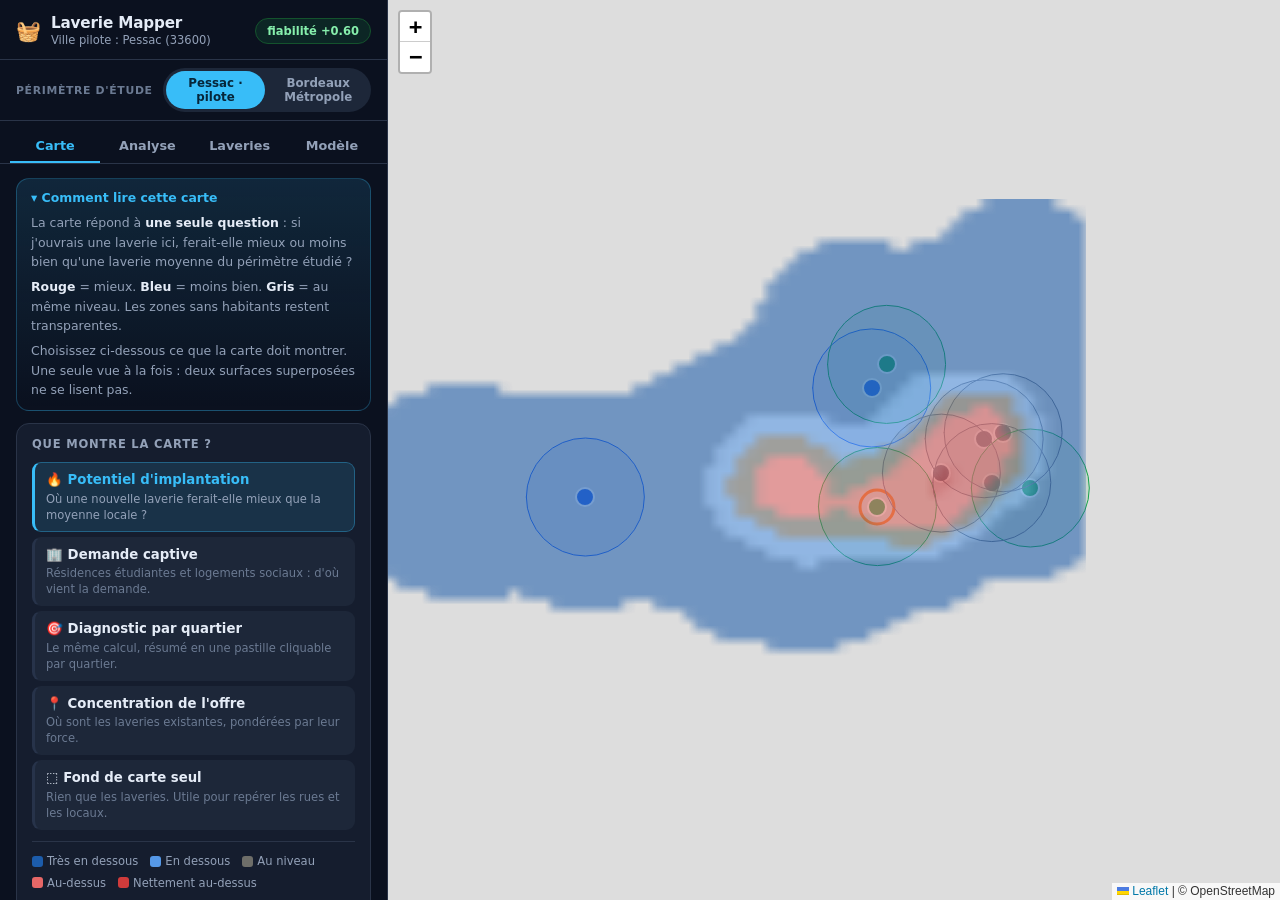
==== laverie-mapper.html @ ee25c45d "Mode métropole : 28 communes, calibrage élargi, et garde-fou anti-données-manquantes Un sélecteur de" ====
<!DOCTYPE html>
<html lang="fr">
<head>
  <meta charset="UTF-8">
  <meta name="viewport" content="width=device-width, initial-scale=1.0">
  <title>Laverie Mapper — Pessac (version autonome)</title>
  <style>
/* required styles */

.leaflet-pane,
.leaflet-tile,
.leaflet-marker-icon,
.leaflet-marker-shadow,
.leaflet-tile-container,
.leaflet-pane > svg,
.leaflet-pane > canvas,
.leaflet-zoom-box,
.leaflet-image-layer,
.leaflet-layer {
	position: absolute;
	left: 0;
	top: 0;
	}
.leaflet-container {
	overflow: hidden;
	}
.leaflet-tile,
.leaflet-marker-icon,
.leaflet-marker-shadow {
	-webkit-user-select: none;
	   -moz-user-select: none;
	        user-select: none;
	  -webkit-user-drag: none;
	}
/* Prevents IE11 from highlighting tiles in blue */
.leaflet-tile::selection {
	background: transparent;
}
/* Safari renders non-retina tile on retina better with this, but Chrome is worse */
.leaflet-safari .leaflet-tile {
	image-rendering: -webkit-optimize-contrast;
	}
/* hack that prevents hw layers "stretching" when loading new tiles */
.leaflet-safari .leaflet-tile-container {
	width: 1600px;
	height: 1600px;
	-webkit-transform-origin: 0 0;
	}
.leaflet-marker-icon,
.leaflet-marker-shadow {
	display: block;
	}
/* .leaflet-container svg: reset svg max-width decleration shipped in Joomla! (joomla.org) 3.x */
/* .leaflet-container img: map is broken in FF if you have max-width: 100% on tiles */
.leaflet-container .leaflet-overlay-pane svg {
	max-width: none !important;
	max-height: none !important;
	}
.leaflet-container .leaflet-marker-pane img,
.leaflet-container .leaflet-shadow-pane img,
.leaflet-container .leaflet-tile-pane img,
.leaflet-container img.leaflet-image-layer,
.leaflet-container .leaflet-tile {
	max-width: none !important;
	max-height: none !important;
	width: auto;
	padding: 0;
	}

.leaflet-container img.leaflet-tile {
	/* See: https://bugs.chromium.org/p/chromium/issues/detail?id=600120 */
	mix-blend-mode: plus-lighter;
}

.leaflet-container.leaflet-touch-zoom {
	-ms-touch-action: pan-x pan-y;
	touch-action: pan-x pan-y;
	}
.leaflet-container.leaflet-touch-drag {
	-ms-touch-action: pinch-zoom;
	/* Fallback for FF which doesn't support pinch-zoom */
	touch-action: none;
	touch-action: pinch-zoom;
}
.leaflet-container.leaflet-touch-drag.leaflet-touch-zoom {
	-ms-touch-action: none;
	touch-action: none;
}
.leaflet-container {
	-webkit-tap-highlight-color: transparent;
}
.leaflet-container a {
	-webkit-tap-highlight-color: rgba(51, 181, 229, 0.4);
}
.leaflet-tile {
	filter: inherit;
	visibility: hidden;
	}
.leaflet-tile-loaded {
	visibility: inherit;
	}
.leaflet-zoom-box {
	width: 0;
	height: 0;
	-moz-box-sizing: border-box;
	     box-sizing: border-box;
	z-index: 800;
	}
/* workaround for https://bugzilla.mozilla.org/show_bug.cgi?id=888319 */
.leaflet-overlay-pane svg {
	-moz-user-select: none;
	}

.leaflet-pane         { z-index: 400; }

.leaflet-tile-pane    { z-index: 200; }
.leaflet-overlay-pane { z-index: 400; }
.leaflet-shadow-pane  { z-index: 500; }
.leaflet-marker-pane  { z-index: 600; }
.leaflet-tooltip-pane   { z-index: 650; }
.leaflet-popup-pane   { z-index: 700; }

.leaflet-map-pane canvas { z-index: 100; }
.leaflet-map-pane svg    { z-index: 200; }

.leaflet-vml-shape {
	width: 1px;
	height: 1px;
	}
.lvml {
	behavior: url(#default#VML);
	display: inline-block;
	position: absolute;
	}


/* control positioning */

.leaflet-control {
	position: relative;
	z-index: 800;
	pointer-events: visiblePainted; /* IE 9-10 doesn't have auto */
	pointer-events: auto;
	}
.leaflet-top,
.leaflet-bottom {
	position: absolute;
	z-index: 1000;
	pointer-events: none;
	}
.leaflet-top {
	top: 0;
	}
.leaflet-right {
	right: 0;
	}
.leaflet-bottom {
	bottom: 0;
	}
.leaflet-left {
	left: 0;
	}
.leaflet-control {
	float: left;
	clear: both;
	}
.leaflet-right .leaflet-control {
	float: right;
	}
.leaflet-top .leaflet-control {
	margin-top: 10px;
	}
.leaflet-bottom .leaflet-control {
	margin-bottom: 10px;
	}
.leaflet-left .leaflet-control {
	margin-left: 10px;
	}
.leaflet-right .leaflet-control {
	margin-right: 10px;
	}


/* zoom and fade animations */

.leaflet-fade-anim .leaflet-popup {
	opacity: 0;
	-webkit-transition: opacity 0.2s linear;
	   -moz-transition: opacity 0.2s linear;
	        transition: opacity 0.2s linear;
	}
.leaflet-fade-anim .leaflet-map-pane .leaflet-popup {
	opacity: 1;
	}
.leaflet-zoom-animated {
	-webkit-transform-origin: 0 0;
	    -ms-transform-origin: 0 0;
	        transform-origin: 0 0;
	}
svg.leaflet-zoom-animated {
	will-change: transform;
}

.leaflet-zoom-anim .leaflet-zoom-animated {
	-webkit-transition: -webkit-transform 0.25s cubic-bezier(0,0,0.25,1);
	   -moz-transition:    -moz-transform 0.25s cubic-bezier(0,0,0.25,1);
	        transition:         transform 0.25s cubic-bezier(0,0,0.25,1);
	}
.leaflet-zoom-anim .leaflet-tile,
.leaflet-pan-anim .leaflet-tile {
	-webkit-transition: none;
	   -moz-transition: none;
	        transition: none;
	}

.leaflet-zoom-anim .leaflet-zoom-hide {
	visibility: hidden;
	}


/* cursors */

.leaflet-interactive {
	cursor: pointer;
	}
.leaflet-grab {
	cursor: -webkit-grab;
	cursor:    -moz-grab;
	cursor:         grab;
	}
.leaflet-crosshair,
.leaflet-crosshair .leaflet-interactive {
	cursor: crosshair;
	}
.leaflet-popup-pane,
.leaflet-control {
	cursor: auto;
	}
.leaflet-dragging .leaflet-grab,
.leaflet-dragging .leaflet-grab .leaflet-interactive,
.leaflet-dragging .leaflet-marker-draggable {
	cursor: move;
	cursor: -webkit-grabbing;
	cursor:    -moz-grabbing;
	cursor:         grabbing;
	}

/* marker & overlays interactivity */
.leaflet-marker-icon,
.leaflet-marker-shadow,
.leaflet-image-layer,
.leaflet-pane > svg path,
.leaflet-tile-container {
	pointer-events: none;
	}

.leaflet-marker-icon.leaflet-interactive,
.leaflet-image-layer.leaflet-interactive,
.leaflet-pane > svg path.leaflet-interactive,
svg.leaflet-image-layer.leaflet-interactive path {
	pointer-events: visiblePainted; /* IE 9-10 doesn't have auto */
	pointer-events: auto;
	}

/* visual tweaks */

.leaflet-container {
	background: #ddd;
	outline-offset: 1px;
	}
.leaflet-container a {
	color: #0078A8;
	}
.leaflet-zoom-box {
	border: 2px dotted #38f;
	background: rgba(255,255,255,0.5);
	}


/* general typography */
.leaflet-container {
	font-family: "Helvetica Neue", Arial, Helvetica, sans-serif;
	font-size: 12px;
	font-size: 0.75rem;
	line-height: 1.5;
	}


/* general toolbar styles */

.leaflet-bar {
	box-shadow: 0 1px 5px rgba(0,0,0,0.65);
	border-radius: 4px;
	}
.leaflet-bar a {
	background-color: #fff;
	border-bottom: 1px solid #ccc;
	width: 26px;
	height: 26px;
	line-height: 26px;
	display: block;
	text-align: center;
	text-decoration: none;
	color: black;
	}
.leaflet-bar a,
.leaflet-control-layers-toggle {
	background-position: 50% 50%;
	background-repeat: no-repeat;
	display: block;
	}
.leaflet-bar a:hover,
.leaflet-bar a:focus {
	background-color: #f4f4f4;
	}
.leaflet-bar a:first-child {
	border-top-left-radius: 4px;
	border-top-right-radius: 4px;
	}
.leaflet-bar a:last-child {
	border-bottom-left-radius: 4px;
	border-bottom-right-radius: 4px;
	border-bottom: none;
	}
.leaflet-bar a.leaflet-disabled {
	cursor: default;
	background-color: #f4f4f4;
	color: #bbb;
	}

.leaflet-touch .leaflet-bar a {
	width: 30px;
	height: 30px;
	line-height: 30px;
	}
.leaflet-touch .leaflet-bar a:first-child {
	border-top-left-radius: 2px;
	border-top-right-radius: 2px;
	}
.leaflet-touch .leaflet-bar a:last-child {
	border-bottom-left-radius: 2px;
	border-bottom-right-radius: 2px;
	}

/* zoom control */

.leaflet-control-zoom-in,
.leaflet-control-zoom-out {
	font: bold 18px 'Lucida Console', Monaco, monospace;
	text-indent: 1px;
	}

.leaflet-touch .leaflet-control-zoom-in, .leaflet-touch .leaflet-control-zoom-out  {
	font-size: 22px;
	}


/* layers control */

.leaflet-control-layers {
	box-shadow: 0 1px 5px rgba(0,0,0,0.4);
	background: #fff;
	border-radius: 5px;
	}
.leaflet-control-layers-toggle {
	background-image: url(images/layers.png);
	width: 36px;
	height: 36px;
	}
.leaflet-retina .leaflet-control-layers-toggle {
	background-image: url(images/layers-2x.png);
	background-size: 26px 26px;
	}
.leaflet-touch .leaflet-control-layers-toggle {
	width: 44px;
	height: 44px;
	}
.leaflet-control-layers .leaflet-control-layers-list,
.leaflet-control-layers-expanded .leaflet-control-layers-toggle {
	display: none;
	}
.leaflet-control-layers-expanded .leaflet-control-layers-list {
	display: block;
	position: relative;
	}
.leaflet-control-layers-expanded {
	padding: 6px 10px 6px 6px;
	color: #333;
	background: #fff;
	}
.leaflet-control-layers-scrollbar {
	overflow-y: scroll;
	overflow-x: hidden;
	padding-right: 5px;
	}
.leaflet-control-layers-selector {
	margin-top: 2px;
	position: relative;
	top: 1px;
	}
.leaflet-control-layers label {
	display: block;
	font-size: 13px;
	font-size: 1.08333em;
	}
.leaflet-control-layers-separator {
	height: 0;
	border-top: 1px solid #ddd;
	margin: 5px -10px 5px -6px;
	}

/* Default icon URLs */
.leaflet-default-icon-path { /* used only in path-guessing heuristic, see L.Icon.Default */
	background-image: url(images/marker-icon.png);
	}


/* attribution and scale controls */

.leaflet-container .leaflet-control-attribution {
	background: #fff;
	background: rgba(255, 255, 255, 0.8);
	margin: 0;
	}
.leaflet-control-attribution,
.leaflet-control-scale-line {
	padding: 0 5px;
	color: #333;
	line-height: 1.4;
	}
.leaflet-control-attribution a {
	text-decoration: none;
	}
.leaflet-control-attribution a:hover,
.leaflet-control-attribution a:focus {
	text-decoration: underline;
	}
.leaflet-attribution-flag {
	display: inline !important;
	vertical-align: baseline !important;
	width: 1em;
	height: 0.6669em;
	}
.leaflet-left .leaflet-control-scale {
	margin-left: 5px;
	}
.leaflet-bottom .leaflet-control-scale {
	margin-bottom: 5px;
	}
.leaflet-control-scale-line {
	border: 2px solid #777;
	border-top: none;
	line-height: 1.1;
	padding: 2px 5px 1px;
	white-space: nowrap;
	-moz-box-sizing: border-box;
	     box-sizing: border-box;
	background: rgba(255, 255, 255, 0.8);
	text-shadow: 1px 1px #fff;
	}
.leaflet-control-scale-line:not(:first-child) {
	border-top: 2px solid #777;
	border-bottom: none;
	margin-top: -2px;
	}
.leaflet-control-scale-line:not(:first-child):not(:last-child) {
	border-bottom: 2px solid #777;
	}

.leaflet-touch .leaflet-control-attribution,
.leaflet-touch .leaflet-control-layers,
.leaflet-touch .leaflet-bar {
	box-shadow: none;
	}
.leaflet-touch .leaflet-control-layers,
.leaflet-touch .leaflet-bar {
	border: 2px solid rgba(0,0,0,0.2);
	background-clip: padding-box;
	}


/* popup */

.leaflet-popup {
	position: absolute;
	text-align: center;
	margin-bottom: 20px;
	}
.leaflet-popup-content-wrapper {
	padding: 1px;
	text-align: left;
	border-radius: 12px;
	}
.leaflet-popup-content {
	margin: 13px 24px 13px 20px;
	line-height: 1.3;
	font-size: 13px;
	font-size: 1.08333em;
	min-height: 1px;
	}
.leaflet-popup-content p {
	margin: 17px 0;
	margin: 1.3em 0;
	}
.leaflet-popup-tip-container {
	width: 40px;
	height: 20px;
	position: absolute;
	left: 50%;
	margin-top: -1px;
	margin-left: -20px;
	overflow: hidden;
	pointer-events: none;
	}
.leaflet-popup-tip {
	width: 17px;
	height: 17px;
	padding: 1px;

	margin: -10px auto 0;
	pointer-events: auto;

	-webkit-transform: rotate(45deg);
	   -moz-transform: rotate(45deg);
	    -ms-transform: rotate(45deg);
	        transform: rotate(45deg);
	}
.leaflet-popup-content-wrapper,
.leaflet-popup-tip {
	background: white;
	color: #333;
	box-shadow: 0 3px 14px rgba(0,0,0,0.4);
	}
.leaflet-container a.leaflet-popup-close-button {
	position: absolute;
	top: 0;
	right: 0;
	border: none;
	text-align: center;
	width: 24px;
	height: 24px;
	font: 16px/24px Tahoma, Verdana, sans-serif;
	color: #757575;
	text-decoration: none;
	background: transparent;
	}
.leaflet-container a.leaflet-popup-close-button:hover,
.leaflet-container a.leaflet-popup-close-button:focus {
	color: #585858;
	}
.leaflet-popup-scrolled {
	overflow: auto;
	}

.leaflet-oldie .leaflet-popup-content-wrapper {
	-ms-zoom: 1;
	}
.leaflet-oldie .leaflet-popup-tip {
	width: 24px;
	margin: 0 auto;

	-ms-filter: "progid:DXImageTransform.Microsoft.Matrix(M11=0.70710678, M12=0.70710678, M21=-0.70710678, M22=0.70710678)";
	filter: progid:DXImageTransform.Microsoft.Matrix(M11=0.70710678, M12=0.70710678, M21=-0.70710678, M22=0.70710678);
	}

.leaflet-oldie .leaflet-control-zoom,
.leaflet-oldie .leaflet-control-layers,
.leaflet-oldie .leaflet-popup-content-wrapper,
.leaflet-oldie .leaflet-popup-tip {
	border: 1px solid #999;
	}


/* div icon */

.leaflet-div-icon {
	background: #fff;
	border: 1px solid #666;
	}


/* Tooltip */
/* Base styles for the element that has a tooltip */
.leaflet-tooltip {
	position: absolute;
	padding: 6px;
	background-color: #fff;
	border: 1px solid #fff;
	border-radius: 3px;
	color: #222;
	white-space: nowrap;
	-webkit-user-select: none;
	-moz-user-select: none;
	-ms-user-select: none;
	user-select: none;
	pointer-events: none;
	box-shadow: 0 1px 3px rgba(0,0,0,0.4);
	}
.leaflet-tooltip.leaflet-interactive {
	cursor: pointer;
	pointer-events: auto;
	}
.leaflet-tooltip-top:before,
.leaflet-tooltip-bottom:before,
.leaflet-tooltip-left:before,
.leaflet-tooltip-right:before {
	position: absolute;
	pointer-events: none;
	border: 6px solid transparent;
	background: transparent;
	content: "";
	}

/* Directions */

.leaflet-tooltip-bottom {
	margin-top: 6px;
}
.leaflet-tooltip-top {
	margin-top: -6px;
}
.leaflet-tooltip-bottom:before,
.leaflet-tooltip-top:before {
	left: 50%;
	margin-left: -6px;
	}
.leaflet-tooltip-top:before {
	bottom: 0;
	margin-bottom: -12px;
	border-top-color: #fff;
	}
.leaflet-tooltip-bottom:before {
	top: 0;
	margin-top: -12px;
	margin-left: -6px;
	border-bottom-color: #fff;
	}
.leaflet-tooltip-left {
	margin-left: -6px;
}
.leaflet-tooltip-right {
	margin-left: 6px;
}
.leaflet-tooltip-left:before,
.leaflet-tooltip-right:before {
	top: 50%;
	margin-top: -6px;
	}
.leaflet-tooltip-left:before {
	right: 0;
	margin-right: -12px;
	border-left-color: #fff;
	}
.leaflet-tooltip-right:before {
	left: 0;
	margin-left: -12px;
	border-right-color: #fff;
	}

/* Printing */

@media print {
	/* Prevent printers from removing background-images of controls. */
	.leaflet-control {
		-webkit-print-color-adjust: exact;
		print-color-adjust: exact;
		}
	}

</style>
  <style>
* { margin: 0; padding: 0; box-sizing: border-box; }

:root {
  --bg: #0b111f;
  --surface: #151d2e;
  --surface-2: #1d2739;
  --surface-3: #27334a;
  --line: #2a3448;
  --text: #e5ecf7;
  --muted: #93a1b8;
  --faint: #6b7a92;
  --accent: #38bdf8;
  --accent-fonce: #06263a;
  --accent-doux: rgba(56, 189, 248, 0.13);
  --vert: #16a34a;
  --jaune: #eab308;
  --rouge: #dc2626;
  --orange: #f97316;
  --chaine: #2563eb;
  --independant: #16a34a;
  --captif: #6b7280;
  --r-sm: 6px;
  --r-md: 9px;
  --r-lg: 13px;
}

body {
  font-family: system-ui, -apple-system, "Segoe UI", Roboto, sans-serif;
  background: var(--bg);
  color: var(--text);
  font-size: 14px;
  -webkit-font-smoothing: antialiased;
}

#app { display: flex; height: 100vh; }
#map { flex: 1; }

/* ══════════════ COLONNE LATÉRALE ══════════════ */

#sidebar {
  width: 388px;
  min-width: 388px;
  display: flex;
  flex-direction: column;
  background: var(--bg);
  border-right: 1px solid var(--line);
  overflow: hidden;
}

.app-tete {
  display: flex; align-items: center; gap: 10px;
  padding: 14px 16px 12px;
  border-bottom: 1px solid var(--line);
}
.marque { display: flex; align-items: center; gap: 10px; flex: 1; min-width: 0; }
.marque .logo { font-size: 1.25rem; }
.marque-txt { display: flex; flex-direction: column; line-height: 1.25; min-width: 0; }
.marque-txt b { font-size: 0.95rem; letter-spacing: -0.01em; }
.marque-txt span {
  font-size: 0.72rem; color: var(--muted);
  white-space: nowrap; overflow: hidden; text-overflow: ellipsis;
}

.chip {
  flex-shrink: 0; width: auto;
  background: var(--surface-2); color: var(--muted);
  border: 1px solid var(--line); border-radius: 999px;
  padding: 5px 11px; font-size: 0.72rem; font-weight: 600; white-space: nowrap;
}
.chip:hover { border-color: var(--faint); }
.chip.bon { background: rgba(22, 163, 74, 0.15); color: #86efac; border-color: #14532d; }
.chip.faible { background: rgba(234, 179, 8, 0.15); color: #fde047; border-color: #713f12; }
.chip.nul { background: rgba(220, 38, 38, 0.15); color: #fca5a5; border-color: #7f1d1d; }

/* ---- Bascule de périmètre ---- */
.barre-perimetre {
  display: flex; align-items: center; gap: 10px;
  padding: 8px 16px; border-bottom: 1px solid var(--line);
}
.barre-perimetre > span {
  font-size: 0.68rem; text-transform: uppercase; letter-spacing: 0.06em;
  color: var(--faint); font-weight: 700; white-space: nowrap;
}
.perimetres {
  flex: 1; display: flex; gap: 3px;
  background: var(--surface-2); border-radius: 999px; padding: 3px;
}
.perimetres button {
  flex: 1; background: none; color: var(--muted);
  border-radius: 999px; padding: 5px 8px; font-size: 0.74rem; font-weight: 600;
}
.perimetres button:hover { color: var(--text); filter: none; }
.perimetres button.actif { background: var(--accent); color: var(--accent-fonce); }

/* ---- Onglets ---- */
.onglets {
  display: flex; gap: 2px;
  padding: 8px 10px 0;
  border-bottom: 1px solid var(--line);
}
.onglet {
  flex: 1; width: auto;
  background: none; color: var(--muted);
  border: none; border-bottom: 2px solid transparent; border-radius: 0;
  padding: 9px 4px 8px; font-size: 0.8rem; font-weight: 600;
  transition: color 0.12s, border-color 0.12s;
}
.onglet:hover { color: var(--text); background: none; filter: none; }
.onglet.actif { color: var(--accent); border-bottom-color: var(--accent); }

.onglets-corps { flex: 1; overflow-y: auto; padding: 14px 16px 60px; }
.vue-onglet.hidden { display: none; }

/* ---- Blocs ---- */
.bloc {
  background: var(--surface);
  border: 1px solid var(--line);
  border-radius: var(--r-lg);
  padding: 13px 15px 15px;
  margin-bottom: 12px;
}
.bloc h2 {
  display: flex; align-items: center; gap: 7px;
  font-size: 0.72rem; text-transform: uppercase; letter-spacing: 0.07em;
  color: var(--muted); font-weight: 700; margin-bottom: 11px;
}
.sous-titre {
  font-size: 0.68rem; text-transform: uppercase; letter-spacing: 0.06em;
  color: var(--faint); font-weight: 700; margin: 13px 0 6px;
}
.etape {
  display: inline-flex; align-items: center; justify-content: center;
  width: 19px; height: 19px; border-radius: 50%;
  background: var(--accent-doux); color: var(--accent);
  font-size: 0.7rem; font-weight: 800;
}

.note { font-size: 0.78rem; color: var(--muted); line-height: 1.5; margin: 8px 0 0; }
.note:first-child { margin-top: 0; }
.note code { background: var(--surface-2); padding: 1px 4px; border-radius: 3px; font-size: 0.72rem; }
.note.erreur { color: #fca5a5; }
.note.erreur:empty { display: none; }
.note.avert { color: #fbbf24; }
.hidden { display: none; }

/* ---- Guide de lecture ---- */
.guide {
  background: linear-gradient(180deg, var(--accent-doux), transparent);
  border: 1px solid rgba(56, 189, 248, 0.28);
  border-radius: var(--r-lg);
  padding: 11px 14px; margin-bottom: 12px;
}
.guide summary {
  cursor: pointer; font-size: 0.78rem; font-weight: 700; color: var(--accent);
  list-style: none;
}
.guide summary::-webkit-details-marker { display: none; }
.guide summary::before { content: '▸ '; }
.guide[open] summary::before { content: '▾ '; }
.guide-corps { margin-top: 8px; font-size: 0.78rem; line-height: 1.55; color: var(--muted); }
.guide-corps p + p { margin-top: 6px; }
.guide-corps b { color: var(--text); }

/* ---- Sélecteur de vue ---- */
.vues { display: flex; flex-direction: column; gap: 5px; }
.vue { display: block; position: relative; cursor: pointer; }
/* Le bouton radio reste dans le flux (1 px, masqué visuellement) plutôt que
   supprimé : il garde le focus clavier et reste annoncé par un lecteur d'écran. */
.vue input {
  position: absolute; width: 1px; height: 1px;
  margin: 0; opacity: 0; pointer-events: none;
}
.vue-corps {
  display: block;
  background: var(--surface-2);
  border: 1px solid transparent; border-left: 3px solid var(--surface-3);
  border-radius: var(--r-md);
  padding: 8px 11px;
  transition: background 0.12s, border-color 0.12s;
}
.vue-corps b { display: block; font-size: 0.83rem; font-weight: 600; line-height: 1.3; }
.vue-corps > span { display: block; font-size: 0.72rem; color: var(--faint); line-height: 1.4; margin-top: 2px; }
.vue:hover .vue-corps { background: var(--surface-3); }
.vue input:checked ~ .vue-corps {
  background: var(--accent-doux);
  border-color: rgba(56, 189, 248, 0.35); border-left-color: var(--accent);
}
.vue input:checked ~ .vue-corps b { color: var(--accent); }
.vue input:checked ~ .vue-corps > span { color: var(--muted); }
.vue input:focus-visible ~ .vue-corps { outline: 2px solid var(--accent); outline-offset: 1px; }

/* ---- Légende ---- */
.legende {
  display: flex; flex-wrap: wrap; gap: 5px 12px;
  margin-top: 11px; padding-top: 11px; border-top: 1px solid var(--line);
  font-size: 0.72rem; color: var(--muted); line-height: 1.45;
}
.legende:empty { display: none; }
.legende .lg { display: inline-flex; align-items: center; gap: 4px; }
.legende i { width: 11px; height: 11px; display: inline-block; border-radius: 3px; flex-shrink: 0; }
.legende .texte { flex-basis: 100%; margin-top: 3px; }
.legende b { color: var(--text); }

/* ---- Champs de réglage ---- */
.champ { padding: 10px 0; border-top: 1px solid var(--line); }
.champ:first-of-type { border-top: none; padding-top: 0; margin-top: 4px; }
.champ-tete { display: flex; align-items: baseline; gap: 8px; margin-bottom: 7px; }
.champ-tete label { flex: 1; font-size: 0.79rem; color: var(--text); line-height: 1.35; cursor: pointer; }
.champ-tete output {
  font-size: 0.85rem; font-weight: 700; color: var(--accent);
  font-variant-numeric: tabular-nums; white-space: nowrap;
}
.reperes {
  display: flex; justify-content: space-between;
  font-size: 0.66rem; color: var(--faint); margin-top: -2px;
}
.reperes span:nth-child(2) { text-align: center; }
.reperes span:last-child { text-align: right; }

input[type=range] {
  -webkit-appearance: none; appearance: none;
  width: 100%; height: 20px; background: transparent; cursor: pointer;
}
input[type=range]::-webkit-slider-runnable-track {
  height: 4px; background: var(--surface-3); border-radius: 2px;
}
input[type=range]::-webkit-slider-thumb {
  -webkit-appearance: none; width: 15px; height: 15px; margin-top: -5.5px;
  border-radius: 50%; background: var(--accent); border: 2px solid var(--bg);
  box-shadow: 0 0 0 1px var(--accent);
}
input[type=range]::-moz-range-track { height: 4px; background: var(--surface-3); border-radius: 2px; }
input[type=range]::-moz-range-thumb {
  width: 13px; height: 13px; border-radius: 50%;
  background: var(--accent); border: 2px solid var(--bg); box-shadow: 0 0 0 1px var(--accent);
}
input[type=range]:focus-visible::-webkit-slider-thumb { box-shadow: 0 0 0 4px var(--accent-doux); }
input[type=range]:focus-visible::-moz-range-thumb { box-shadow: 0 0 0 4px var(--accent-doux); }

/* ---- Aide contextuelle ---- */
.aide { margin-top: 8px; }
.aide summary {
  display: inline-block; cursor: pointer; list-style: none;
  font-size: 0.72rem; font-weight: 600; color: var(--accent);
  background: var(--accent-doux); border-radius: 999px; padding: 3px 10px;
}
.aide summary::-webkit-details-marker { display: none; }
.aide summary::before { content: 'ⓘ '; }
.aide summary:hover { background: rgba(56, 189, 248, 0.2); }
.aide-corps {
  margin-top: 7px; padding: 10px 12px;
  background: var(--surface-2); border-left: 2px solid var(--accent);
  border-radius: 0 var(--r-sm) var(--r-sm) 0;
  font-size: 0.755rem; line-height: 1.55; color: var(--muted);
}
.aide-corps p + p, .aide-corps ul + p { margin-top: 7px; }
.aide-corps b { color: var(--text); }
.aide-corps ul { margin: 4px 0 0 15px; }
.aide-corps li { margin-bottom: 3px; }

/* ---- Cases à cocher ---- */
.check {
  display: flex; align-items: center; gap: 8px;
  font-size: 0.81rem; padding: 5px 0; cursor: pointer; line-height: 1.3;
}
.check input { accent-color: var(--accent); width: 15px; height: 15px; flex-shrink: 0; cursor: pointer; }
.check:hover { color: #fff; }
.dot { width: 11px; height: 11px; border-radius: 50%; display: inline-block; flex-shrink: 0; }
.dot-chaine { background: var(--chaine); }
.dot-independant { background: var(--independant); }
.dot-captif { background: var(--captif); }

/* ---- Statistiques ---- */
.stat-grid { display: grid; grid-template-columns: 1fr 1fr; gap: 7px; }
.stat {
  background: var(--surface-2); border-radius: var(--r-md);
  padding: 9px 8px; text-align: center;
}
.stat-value { display: block; font-size: 1.35rem; font-weight: 700; font-variant-numeric: tabular-nums; }
.stat-label { font-size: 0.68rem; color: var(--faint); }

/* ---- Boutons ---- */
button {
  font: inherit; cursor: pointer; border: none;
  border-radius: var(--r-md);
  background: var(--accent); color: var(--accent-fonce);
  font-weight: 700; font-size: 0.83rem; padding: 9px 13px;
}
button:hover { filter: brightness(1.08); }
button:focus-visible { outline: 2px solid var(--accent); outline-offset: 2px; }
.btn-bloc { width: 100%; margin-top: 9px; }
.btn-second { background: var(--surface-3); color: var(--text); }
button.active { background: var(--orange); color: #431407; }

.badge {
  background: var(--surface-3); color: var(--muted);
  border-radius: 999px; padding: 2px 8px; font-size: 0.68rem;
  font-weight: 600; margin-left: auto;
}

/* ---- Liste des laveries ---- */
.liste { list-style: none; margin: 4px 0 10px; }
.liste li {
  display: flex; align-items: center; gap: 8px;
  padding: 7px 8px; border-radius: var(--r-sm); cursor: pointer;
  font-size: 0.81rem; line-height: 1.3;
  border-left: 3px solid transparent;
}
.liste li:hover { background: var(--surface-2); }
.liste li.actif { background: var(--surface-2); border-left-color: var(--accent); }
.liste li.masquee { opacity: 0.45; }
.liste .nom { flex: 1; }
.liste .meta { display: block; font-size: 0.69rem; color: var(--faint); }
.liste .note-pastille {
  font-size: 0.71rem; font-weight: 700; padding: 3px 6px;
  border-radius: var(--r-sm); white-space: nowrap; text-align: center;
}
.note-bonne { background: rgba(22, 163, 74, 0.2); color: #86efac; }
.note-moyenne { background: rgba(234, 179, 8, 0.18); color: #fde047; }
.note-mauvaise { background: rgba(220, 38, 38, 0.18); color: #fca5a5; }
.note-inconnue { background: var(--surface-3); color: var(--faint); }

.completude { display: flex; align-items: center; gap: 8px; font-size: 0.71rem; color: var(--muted); }
.completude .bar { flex: 1; height: 5px; background: var(--surface-3); border-radius: 3px; overflow: hidden; }
.completude .bar div { height: 100%; background: var(--accent); }

/* ---- Classement des zones ---- */
.classement { list-style: none; counter-reset: rang; }
.classement li {
  counter-increment: rang;
  display: flex; align-items: center; gap: 9px;
  padding: 8px 10px; margin-bottom: 4px; border-radius: var(--r-md);
  background: var(--surface-2); cursor: pointer; font-size: 0.82rem;
  border-left: 3px solid transparent;
}
.classement li:hover { background: var(--surface-3); }
.classement li::before {
  content: counter(rang);
  font-weight: 800; color: var(--faint); min-width: 13px; font-size: 0.75rem;
}
.classement .z-nom { flex: 1; line-height: 1.3; }
.classement .z-ca { display: block; font-size: 0.7rem; color: var(--faint); }
.classement li.non-evaluable {
  display: block; cursor: default;
  background: none; border-left-color: #64748b;
  font-size: 0.72rem; color: var(--faint); line-height: 1.5;
}
.classement li.non-evaluable::before { content: none; }
.classement li.non-evaluable code {
  background: var(--surface-2); padding: 1px 4px; border-radius: 3px; font-size: 0.68rem;
}

.classement .z-ind {
  font-weight: 700; font-size: 0.72rem; padding: 3px 7px;
  border-radius: var(--r-sm); white-space: nowrap;
}

/* ---- Simulateur ---- */
.rangee-adresse { display: flex; gap: 6px; }
.rangee-adresse input {
  flex: 1; min-width: 0; background: var(--surface-2);
  border: 1px solid var(--line); color: var(--text);
  border-radius: var(--r-md); padding: 8px 10px; font-size: 0.78rem; font-family: inherit;
}
.rangee-adresse input:focus { outline: none; border-color: var(--accent); }
.rangee-adresse button { width: auto; padding: 8px 13px; font-size: 0.78rem; }

#simu-result {
  margin-top: 11px; background: var(--surface-2);
  border-radius: var(--r-md); padding: 11px 12px;
  font-size: 0.79rem; line-height: 1.55;
}
#simu-result h3 { font-size: 0.88rem; margin-bottom: 7px; }
#simu-result .ca { font-size: 1.1rem; font-weight: 700; color: var(--accent); }
#simu-result .verdict { margin-top: 8px; padding: 7px 9px; border-radius: var(--r-sm); font-weight: 600; }
.verdict.bon { background: rgba(22, 163, 74, 0.18); color: #86efac; }
.verdict.moyen { background: rgba(234, 179, 8, 0.16); color: #fde047; }
.verdict.faible { background: rgba(220, 38, 38, 0.16); color: #fca5a5; }

/* ---- Faits observés (marché réel) ---- */
.fait {
  background: var(--surface-2); border-left: 3px solid var(--accent);
  border-radius: 0 var(--r-md) var(--r-md) 0;
  padding: 9px 12px; margin-bottom: 7px;
}
.fait-val {
  display: block; font-size: 1.3rem; font-weight: 700;
  font-variant-numeric: tabular-nums; line-height: 1.15;
}
.fait-lib { display: block; font-size: 0.74rem; color: var(--muted); margin-top: 1px; }
.fait-detail {
  display: block; font-size: 0.73rem; color: var(--faint);
  line-height: 1.5; margin-top: 6px;
}
.fait-detail b { color: var(--muted); }

.bench { font-size: 0.78rem; line-height: 1.65; color: var(--muted); }
.bench b { color: var(--text); }

/* ---- Tableaux ---- */
.tab-candidats, .tab-fiabilite { width: 100%; border-collapse: collapse; font-size: 0.75rem; }
.tab-candidats th, .tab-fiabilite th {
  text-align: left; color: var(--faint); font-weight: 700; font-size: 0.66rem;
  text-transform: uppercase; letter-spacing: 0.05em; padding: 4px 4px 6px;
  border-bottom: 1px solid var(--line);
}
.tab-candidats td, .tab-fiabilite td { padding: 6px 4px; border-bottom: 1px solid var(--line); vertical-align: top; }
.tab-candidats tr { cursor: pointer; }
.tab-candidats tr:hover td { background: var(--surface-2); }
.tab-candidats .nom-cand { font-weight: 600; }
.tab-candidats .sous { display: block; color: var(--faint); font-size: 0.68rem; }
.tab-candidats .ca { white-space: nowrap; }
.tab-candidats .sup { background: none; color: #fca5a5; width: 18px; padding: 0; font-size: 0.7rem; }
.tab-fiabilite .ca { text-align: right; font-variant-numeric: tabular-nums; }
.tab-fiabilite .sous { display: block; color: var(--faint); font-size: 0.66rem; font-weight: 400; }
.pastille { display: inline-block; width: 9px; height: 9px; border-radius: 50%; margin-right: 4px; }

/* ---- Bandeau d'impact au-dessus de la carte ---- */
#toast-impact {
  position: absolute; left: 50%; bottom: 26px; transform: translateX(-50%);
  z-index: 1100; max-width: 560px;
  background: rgba(21, 29, 46, 0.96); border: 1px solid var(--line);
  border-left: 3px solid var(--accent);
  border-radius: var(--r-md); padding: 9px 14px;
  font-size: 0.76rem; line-height: 1.5; color: var(--muted);
  box-shadow: 0 8px 28px rgba(0, 0, 0, 0.5);
  backdrop-filter: blur(6px);
}
#toast-impact.hidden { display: none; }
#toast-impact b { color: var(--text); }
#toast-impact .titre { color: var(--accent); font-weight: 700; }
#toast-impact.bouge { border-left-color: var(--orange); }
#toast-impact.bouge .titre { color: var(--orange); }

/* Barre d'export flottante au-dessus de la carte : jamais masquée par la fiche. */
#barre-export {
  position: absolute; right: 16px; bottom: 26px; z-index: 1100;
  display: flex; align-items: center; gap: 10px;
  background: var(--surface); border: 1px solid var(--surface-3); border-radius: var(--r-md);
  padding: 9px 12px; box-shadow: 0 6px 20px rgba(0, 0, 0, 0.45);
}
#barre-export.hidden { display: none; }
#barre-export button { width: auto; font-size: 0.78rem; padding: 7px 12px; }
#modifs-info { font-size: 0.75rem; color: #fbbf24; }

/* ══════════════ FICHE DÉTAILLÉE FAÇON GOOGLE MAPS ══════════════ */
#fiche {
  position: absolute; top: 0; left: 0; bottom: 0;
  width: 388px; z-index: 1000;
  background: var(--bg); border-right: 1px solid var(--line);
  overflow-y: auto; box-shadow: 4px 0 24px rgba(0, 0, 0, 0.5);
}
#fiche.hidden { display: none; }
#fiche-fermer {
  position: absolute; top: 10px; right: 10px; z-index: 2;
  width: 30px; height: 30px; padding: 0; border-radius: 50%;
  background: rgba(11, 17, 31, 0.85); color: var(--text);
  font-size: 0.9rem; font-weight: 400; line-height: 1;
}

.galerie { position: relative; background: var(--surface-2); }
.galerie img { width: 100%; height: 190px; object-fit: cover; display: block; }
.galerie-vide {
  height: 190px; display: flex; flex-direction: column;
  align-items: center; justify-content: center; gap: 6px;
  color: var(--muted); font-size: 0.78rem; text-align: center; padding: 0 24px;
}
.galerie-vide .ico { font-size: 1.8rem; opacity: 0.5; }
.galerie-miniatures { display: flex; gap: 3px; padding: 3px; background: var(--surface-2); }
.galerie-miniatures img { height: 52px; flex: 1; object-fit: cover; cursor: pointer; border-radius: 3px; }
.galerie-attrib { font-size: 0.62rem; color: var(--faint); padding: 4px 14px; line-height: 1.3; }

.fiche-corps { padding: 13px 15px 24px; }
.fiche-corps h2 { font-size: 1.15rem; line-height: 1.25; margin-bottom: 6px; }

.note-ligne { display: flex; align-items: center; gap: 6px; margin-bottom: 10px; font-size: 0.85rem; flex-wrap: wrap; }
.note-chiffre { font-weight: 700; }
.etoiles { color: #fbbf24; letter-spacing: 1px; }
.note-nb { color: var(--muted); font-size: 0.8rem; }
.note-abs { color: var(--muted); font-size: 0.8rem; font-style: italic; }

.fiabilite {
  display: inline-block; font-size: 0.62rem; text-transform: uppercase;
  letter-spacing: 0.04em; padding: 2px 6px; border-radius: 4px; font-weight: 700;
}
.fia-officielle { background: rgba(22, 163, 74, 0.2); color: #86efac; }
.fia-bonne { background: rgba(37, 99, 235, 0.22); color: #bfdbfe; }
.fia-moyenne { background: rgba(234, 179, 8, 0.18); color: #fde047; }
.fia-faible { background: rgba(220, 38, 38, 0.18); color: #fca5a5; }

.fiche-infos { font-size: 0.82rem; line-height: 1.6; }
.fiche-infos .ligne { display: flex; gap: 8px; padding: 5px 0; border-bottom: 1px solid var(--line); }
.fiche-infos .ligne .ic { width: 16px; flex-shrink: 0; opacity: 0.7; }
.fiche-infos .ligne .val { flex: 1; }
.fiche-infos .manquant { color: #fbbf24; font-style: italic; }

.fiche-actions { display: flex; gap: 6px; margin: 12px 0; }
.fiche-actions a {
  flex: 1; text-align: center; text-decoration: none;
  background: var(--surface-2); color: var(--accent);
  border-radius: var(--r-md); padding: 8px 4px; font-size: 0.75rem; font-weight: 600;
}
.fiche-actions a:hover { background: var(--surface-3); }

.avis-liste { margin-top: 6px; }
.avis-item { background: var(--surface); border-radius: var(--r-md); padding: 9px 11px; margin-bottom: 7px; font-size: 0.8rem; line-height: 1.45; }
.avis-tete { display: flex; align-items: center; gap: 6px; margin-bottom: 4px; }
.avis-auteur { font-weight: 600; font-size: 0.78rem; }
.avis-date { color: var(--muted); font-size: 0.7rem; margin-left: auto; }
.avis-texte { color: #cbd5e1; }
.avis-src { color: var(--faint); font-size: 0.66rem; margin-top: 4px; }

.encart {
  background: var(--surface); border-left: 3px solid var(--accent);
  border-radius: var(--r-sm); padding: 9px 11px; margin-top: 12px;
  font-size: 0.76rem; line-height: 1.55; color: var(--muted);
}
.encart b { color: var(--text); }
.encart code { background: var(--surface-2); padding: 1px 4px; border-radius: 3px; font-size: 0.72rem; }

/* ---- Formulaire de saisie manuelle ---- */
.form-google { margin-top: 12px; }
.form-google .rangee { margin-bottom: 8px; }
.form-google label { display: block; font-size: 0.72rem; color: var(--muted); margin-bottom: 3px; }
.form-google input, .form-google textarea, .form-google select {
  width: 100%; background: var(--surface-2); border: 1px solid var(--line);
  color: var(--text); border-radius: var(--r-sm); padding: 6px 8px;
  font-size: 0.8rem; font-family: inherit;
}
.form-google input:focus, .form-google textarea:focus { outline: none; border-color: var(--accent); }
.form-google .duo { display: flex; gap: 6px; }
.form-google .duo > * { flex: 1; }
.form-google textarea { resize: vertical; min-height: 52px; }

.zone-photo {
  border: 2px dashed var(--surface-3); border-radius: var(--r-md); padding: 14px 10px;
  text-align: center; font-size: 0.75rem; color: var(--muted); cursor: pointer;
}
.zone-photo.survol { border-color: var(--accent); background: var(--accent-doux); }
.apercus { display: flex; flex-wrap: wrap; gap: 4px; margin-top: 6px; }
.apercus .vignette { position: relative; }
.apercus img { height: 50px; border-radius: 4px; display: block; }
.apercus button {
  position: absolute; top: -5px; right: -5px; width: 17px; height: 17px;
  padding: 0; border-radius: 50%; background: var(--rouge); color: #fff;
  font-size: 0.65rem; line-height: 1;
}
.form-boutons { display: flex; gap: 6px; margin-top: 10px; }
.form-boutons button { flex: 1; font-size: 0.78rem; padding: 8px; }

.edit-gen { margin-top: 8px; padding-top: 8px; border-top: 1px solid var(--line); }
.edit-gen label { display: block; font-size: 0.7rem; color: var(--muted); margin-bottom: 3px; }
.edit-gen input {
  width: 100%; background: var(--surface-2); border: 1px solid var(--line);
  color: var(--text); border-radius: var(--r-sm); padding: 5px 7px;
  font-size: 0.8rem; font-family: inherit;
}
.edit-gen button {
  width: 100%; margin-top: 6px; background: var(--surface-3); color: #fca5a5;
  font-size: 0.7rem; font-weight: 600; padding: 5px;
}

/* ---- Compte d'exploitation ---- */
.expl { margin-top: 10px; background: var(--surface); border-radius: var(--r-md); padding: 9px 11px; }
.expl summary { cursor: pointer; font-size: 0.79rem; font-weight: 700; color: var(--accent); }
.expl[open] summary { margin-bottom: 8px; }
.tab-pl { width: 100%; border-collapse: collapse; font-size: 0.755rem; }
.tab-pl td { padding: 3px 2px; border-bottom: 1px solid var(--line); }
.tab-pl td.ca { text-align: right; white-space: nowrap; font-variant-numeric: tabular-nums; }
.tab-pl tr.sous td { color: var(--faint); font-size: 0.68rem; border-bottom: none; padding-top: 0; }
.tab-pl tr.total td { border-top: 1px solid var(--surface-3); border-bottom: none; font-weight: 700; padding-top: 5px; }
.verdict-pl {
  margin-top: 8px; padding: 7px 9px; background: var(--surface-2);
  border-left: 3px solid var(--accent); border-radius: var(--r-sm);
  font-size: 0.755rem; line-height: 1.45;
}

/* ---- Popups Leaflet ---- */
.leaflet-popup-content-wrapper { background: var(--surface); color: var(--text); border-radius: var(--r-lg); }
.leaflet-popup-tip { background: var(--surface); }
.leaflet-popup-content { font-size: 0.82rem; line-height: 1.5; margin: 12px 14px; }
.popup h3 { font-size: 0.95rem; margin-bottom: 4px; }
.tag {
  display: inline-block; color: #fff;
  font-size: 0.66rem; font-weight: 700; text-transform: uppercase;
  letter-spacing: 0.03em; padding: 3px 7px; border-radius: 4px; margin-bottom: 6px;
}
.tag-chaine { background: var(--chaine); }
.tag-independant { background: var(--independant); }
.tag-captif { background: var(--captif); }
.popup table { width: 100%; border-collapse: collapse; margin-top: 4px; }
.popup td { padding: 2px 0; vertical-align: top; }
.popup td:first-child { color: var(--muted); padding-right: 8px; white-space: nowrap; }
.popup .warn { color: #fbbf24; font-size: 0.72rem; margin-top: 6px; }

/* ---- Barre de défilement discrète ---- */
.onglets-corps::-webkit-scrollbar, #fiche::-webkit-scrollbar { width: 9px; }
.onglets-corps::-webkit-scrollbar-thumb, #fiche::-webkit-scrollbar-thumb {
  background: var(--surface-3); border-radius: 5px; border: 2px solid var(--bg);
}
.onglets-corps::-webkit-scrollbar-track, #fiche::-webkit-scrollbar-track { background: transparent; }

@media (max-width: 860px) {
  #app { flex-direction: column; }
  #sidebar { width: 100%; min-width: 0; max-height: 52vh; }
  #fiche { width: 100%; }
  #toast-impact { max-width: calc(100% - 32px); }
}

</style>
</head>
<body>
  <div id="app">
    <aside id="fiche" class="hidden">
      <button id="fiche-fermer" aria-label="Fermer la fiche">✕</button>
      <div id="fiche-contenu"></div>
    </aside>

    <aside id="sidebar">
      <header class="app-tete">
        <div class="marque">
          <span class="logo">🧺</span>
          <span class="marque-txt">
            <b>Laverie Mapper</b>
            <span>Ville pilote : Pessac (33600)</span>
          </span>
        </div>
        <button id="chip-fiabilite" class="chip" title="Fiabilité du modèle — ouvrir l'onglet Modèle">–</button>
      </header>

      <div class="barre-perimetre">
        <span>Périmètre d'étude</span>
        <div class="perimetres">
          <button data-perimetre="pessac" class="actif">Pessac · pilote</button>
          <button data-perimetre="metropole">Bordeaux Métropole</button>
        </div>
      </div>

      <nav class="onglets" role="tablist">
        <button class="onglet actif" data-onglet="carte" role="tab">Carte</button>
        <button class="onglet" data-onglet="analyse" role="tab">Analyse</button>
        <button class="onglet" data-onglet="laveries" role="tab">Laveries</button>
        <button class="onglet" data-onglet="modele" role="tab">Modèle</button>
      </nav>

      <div class="onglets-corps">

        <!-- ══════════════ CARTE ══════════════ -->
        <div class="vue-onglet" id="tab-carte">

          <details class="guide" open>
            <summary>Comment lire cette carte</summary>
            <div class="guide-corps">
              <p>La carte répond à <b>une seule question</b> : si j'ouvrais une laverie ici,
              ferait-elle mieux ou moins bien qu'une laverie moyenne du périmètre étudié ?</p>
              <p><b>Rouge</b> = mieux. <b>Bleu</b> = moins bien. <b>Gris</b> = au même niveau.
              Les zones sans habitants restent transparentes.</p>
              <p>Choisissez ci-dessous ce que la carte doit montrer. Une seule vue à la fois :
              deux surfaces superposées ne se lisent pas.</p>
            </div>
          </details>

          <section class="bloc">
            <h2>Que montre la carte ?</h2>
            <div class="vues">
              <label class="vue">
                <input type="radio" name="vue" value="potentiel" checked>
                <span class="vue-corps">
                  <b>🔥 Potentiel d'implantation</b>
                  <span>Où une nouvelle laverie ferait-elle mieux que la moyenne locale ?</span>
                </span>
              </label>
              <label class="vue">
                <input type="radio" name="vue" value="demande">
                <span class="vue-corps">
                  <b>🏢 Demande captive</b>
                  <span>Résidences étudiantes et logements sociaux : d'où vient la demande.</span>
                </span>
              </label>
              <label class="vue">
                <input type="radio" name="vue" value="quartiers">
                <span class="vue-corps">
                  <b>🎯 Diagnostic par quartier</b>
                  <span>Le même calcul, résumé en une pastille cliquable par quartier.</span>
                </span>
              </label>
              <label class="vue">
                <input type="radio" name="vue" value="offre">
                <span class="vue-corps">
                  <b>📍 Concentration de l'offre</b>
                  <span>Où sont les laveries existantes, pondérées par leur force.</span>
                </span>
              </label>
              <label class="vue">
                <input type="radio" name="vue" value="aucune">
                <span class="vue-corps">
                  <b>⬚ Fond de carte seul</b>
                  <span>Rien que les laveries. Utile pour repérer les rues et les locaux.</span>
                </span>
              </label>
            </div>
            <div class="legende" id="legende-vue"></div>
          </section>

          <section class="bloc">
            <h2>Rayon de chalandise</h2>
            <div class="champ">
              <div class="champ-tete">
                <label for="rayon">Distance qu'un client accepte de parcourir</label>
                <output><span id="rayon-val">800</span> m</output>
              </div>
              <input type="range" id="rayon" min="300" max="1000" step="50" value="800">
              <div class="reperes"><span>300 m</span><span>800 m · secteur</span><span>1 000 m</span></div>
              <details class="aide">
                <summary>À quoi sert ce curseur&nbsp;?</summary>
                <div class="aide-corps">
                  <p><b>Ce qu'il change</b></p>
                  <ul>
                    <li>la taille des cercles dessinés autour de chaque laverie ;</li>
                    <li>la <b>heatmap du potentiel</b> : chaque maille de 140 m additionne les
                        habitants situés dans ce rayon, pondérés par la distance — et les
                        concurrents dans le même rayon ;</li>
                    <li>le <b>simulateur</b> : le CA estimé du local que vous testez.</li>
                  </ul>
                  <p><b>Ce qu'il ne change pas</b> — le classement des zones et les pastilles de
                  diagnostic par quartier, volontairement figés à 800 m. Sinon les couleurs
                  changeraient de sens à chaque mouvement du curseur et deux captures d'écran ne
                  seraient plus comparables.</p>
                  <p><b>Pourquoi l'effet est modéré</b> — élargir le rayon ajoute des habitants,
                  mais aussi des concurrents. Les deux se compensent en grande partie. Un
                  classement qui s'effondrerait au moindre réglage ne vaudrait rien : sa
                  stabilité est un bon signe.</p>
                  <p><b>Comment le régler</b> — 400 m : ce qu'on fait à pied avec un sac de linge.
                  800 m : la référence du secteur, valeur par défaut. Au-delà de 1 000 m vous
                  décrivez une clientèle motorisée : réglez plutôt « Portée des laveries avec
                  parking » dans l'onglet <b>Modèle</b>.</p>
                </div>
              </details>
            </div>
          </section>

          <section class="bloc">
            <h2>Repères sur la carte</h2>
            <label class="check"><input type="checkbox" id="l-couverture" checked>
              <span>Cercles de chalandise autour des laveries</span></label>
            <h3 class="sous-titre">Laveries affichées</h3>
            <label class="check"><input type="checkbox" id="f-chaine" checked>
              <span class="dot dot-chaine"></span><span>Chaînes / réseaux</span></label>
            <label class="check"><input type="checkbox" id="f-independant" checked>
              <span class="dot dot-independant"></span><span>Indépendants</span></label>
            <label class="check"><input type="checkbox" id="f-captif" checked>
              <span class="dot dot-captif"></span><span>Captives (CROUS / résidences)</span></label>
            <label class="check"><input type="checkbox" id="f-voisines">
              <span class="dot" style="background:#94a3b8"></span><span>Communes voisines</span></label>
            <p class="note">Décocher une case la retire <b>de la carte seulement</b>. Les
            laveries voisines restent comptées comme concurrentes dans tous les calculs : la
            demande déborde de Pessac, la concurrence aussi.</p>
          </section>
        </div>

        <!-- ══════════════ ANALYSE ══════════════ -->
        <div class="vue-onglet hidden" id="tab-analyse">

          <section class="bloc">
            <h2><span class="etape">1</span> Les zones les plus prometteuses</h2>
            <p class="note">Classées par CA potentiel d'une nouvelle laverie, rayon de référence
            800 m. Cliquez une zone : la carte s'y rend et lance la simulation.</p>
            <ol id="classement" class="classement"></ol>
          </section>

          <section class="bloc">
            <h2><span class="etape">2</span> Tester un local précis</h2>
            <p class="note">Collez le lien Google Maps du local, ses coordonnées, ou cliquez
            directement sur la carte.</p>
            <div class="rangee-adresse">
              <input type="text" id="adresse-input" placeholder="Lien Google Maps, ou 44.7911, -0.6325">
              <button id="btn-aller">Aller</button>
            </div>
            <p class="note erreur" id="adresse-erreur"></p>
            <button id="btn-simu" class="btn-bloc">📍 Activer le clic sur la carte</button>
            <div id="simu-result" class="hidden"></div>
            <button id="btn-garder" class="hidden btn-bloc btn-second">➕ Garder cet emplacement</button>
          </section>

          <section class="bloc">
            <h2><span class="etape">3</span> Comparer vos candidats <span id="candidats-count" class="badge"></span></h2>
            <p class="note" id="candidats-vide">Aucun emplacement gardé pour l'instant. Lancez une
            simulation, puis « Garder cet emplacement » pour les comparer ici.</p>
            <div id="candidats-tableau"></div>
          </section>
        </div>

        <!-- ══════════════ LAVERIES ══════════════ -->
        <div class="vue-onglet hidden" id="tab-laveries">

          <section class="bloc">
            <h2 id="marche-titre">Le marché de Pessac</h2>
            <div class="stat-grid">
              <div class="stat"><span class="stat-value" id="stat-count">–</span><span class="stat-label">laveries</span></div>
              <div class="stat"><span class="stat-value" id="stat-open">–</span><span class="stat-label">grand public</span></div>
              <div class="stat"><span class="stat-value" id="stat-pop">–</span><span class="stat-label">habitants</span></div>
              <div class="stat"><span class="stat-value" id="stat-ratio">–</span><span class="stat-label">hab. / laverie</span></div>
            </div>
            <p class="note" id="stat-verdict"></p>
          </section>

          <section class="bloc">
            <h2>Ce que dit le marché réel</h2>
            <p class="note">Chiffres publiés, sans modèle : ce que les laveries déclarent
            vraiment, combien de temps elles tiennent, et à quel prix elles se vendent.</p>
            <div id="marche-reel"></div>
          </section>

          <section class="bloc">
            <h2>Inventaire <span id="liste-count" class="badge"></span></h2>
            <p class="note">Cliquez une ligne pour la localiser et ouvrir sa fiche complète. Un
            cerclage orange sur la carte signale une laverie mal notée : c'est une cible.</p>
            <ul id="liste-laveries" class="liste"></ul>
            <div class="completude">
              <span>Fiches complètes</span>
              <div class="bar"><div id="completude-bar"></div></div>
              <span id="completude-txt"></span>
            </div>
            <p class="note">Ce qui manque se relève sur le terrain : surface, nombre de machines,
            prix du cycle, horaires. Ouvrez une fiche puis « Compléter ».</p>
          </section>
        </div>

        <!-- ══════════════ MODÈLE ══════════════ -->
        <div class="vue-onglet hidden" id="tab-modele">

          <section class="bloc">
            <h2>Le modèle tient-il debout&nbsp;?</h2>
            <div id="fiabilite"></div>
          </section>

          <section class="bloc">
            <h2>Réglages du modèle</h2>
            <p class="note">Ces curseurs servent à <b>tester la robustesse</b> du classement.
            Bougez-les : si les zones gardent le même ordre, c'est que le résultat ne dépend pas
            de mes hypothèses. Chaque mouvement affiche son effet réel en bas de la carte.</p>
            <p class="note">Résultat du balayage complet sur Pessac : <b>la zone n°1 ne change
            avec aucun de ces curseurs</b>, sur toute leur plage. Au pire, 6 quartiers sur 15
            permutent — tous en milieu de tableau. Autrement dit, la tête du classement se
            défend ; les rangs 5 à 10 se départagent sur le terrain, pas sur la carte.</p>

            <div class="champ">
              <div class="champ-tete">
                <label for="h-depense">Dépense annuelle d'un ménage sans lave-linge</label>
                <output><span id="h-depense-val">500</span> €</output>
              </div>
              <input type="range" id="h-depense" min="250" max="800" step="25" value="500">
              <div class="reperes"><span>250 €</span><span>500 € · secteur</span><span>800 €</span></div>
              <details class="aide">
                <summary>Effet attendu&nbsp;: quasi nul sur les euros</summary>
                <div class="aide-corps">
                  <p>Le modèle est <b>recalé sur le CA moyen constaté à Pessac</b>. Doubler cette
                  dépense double aussi le total à répartir : l'effet s'annule presque entièrement.</p>
                  <p>Ce qui bouge réellement, c'est le <b>poids de la clientèle régulière face à la
                  clientèle ponctuelle</b>. Monter ce curseur avantage les zones de petits
                  logements ; le baisser avantage les zones de familles qui viennent laver couettes
                  et gros volumes.</p>
                  <p>Autrement dit : il ne change pas le niveau, il change l'arbitrage entre deux
                  profils de quartier.</p>
                  <p><b>Mesuré sur Pessac</b> — de 250 € à 800 €, la zone n°1 ne change pas ; deux
                  quartiers de milieu de tableau permutent. C'est le genre de résultat qu'on veut :
                  la tête du classement ne dépend pas de cette hypothèse.</p>
                </div>
              </details>
            </div>

            <div class="champ">
              <div class="champ-tete">
                <label for="h-demande">Niveau général de la demande</label>
                <output><span id="h-demande-val">100</span> %</output>
              </div>
              <input type="range" id="h-demande" min="50" max="150" step="5" value="100">
              <div class="reperes"><span>50 %</span><span>100 % · secteur</span><span>150 %</span></div>
              <details class="aide">
                <summary>Effet attendu&nbsp;: test de robustesse</summary>
                <div class="aide-corps">
                  <p>Suppose que la part de ménages sans lave-linge est plus forte ou plus faible
                  que ce que dit le secteur. Comme le curseur précédent, l'essentiel est absorbé par
                  le recalage sur le marché local.</p>
                  <p>C'est justement l'intérêt : si le classement résiste à ±50 % d'erreur sur la
                  demande, vous pouvez le défendre devant un banquier sans avoir à prouver le
                  chiffre exact.</p>
                  <p><b>Mesuré sur Pessac</b> — entre 50 % et 150 %, la zone n°1 reste la même et
                  au plus 4 quartiers sur 15 permutent, tous en milieu de tableau. La tête du
                  classement est robuste ; les rangs 5 à 10 sont à départager sur le terrain, pas
                  sur la carte.</p>
                </div>
              </details>
            </div>

            <div class="champ">
              <div class="champ-tete">
                <label for="h-caref">CA moyen d'une laverie du périmètre</label>
                <output><span id="h-caref-val">50 000</span> €</output>
              </div>
              <input type="range" id="h-caref" min="25000" max="90000" step="2500" value="50000">
              <div class="reperes"><span>25 k€</span><span>50 k€ · secteur</span><span>90 k€</span></div>
              <p class="note" id="caref-source"></p>
              <details class="aide">
                <summary>Le curseur le plus important</summary>
                <div class="aide-corps">
                  <p>C'est l'<b>ancre du modèle</b> : tous les euros affichés en découlent. Le modèle
                  force les laveries existantes de Pessac à totaliser ce chiffre, puis en déduit ce
                  que vaudrait une nouvelle implantation.</p>
                  <p><b>Ce qu'il change</b> — tous les montants en euros, proportionnellement :
                  simulateur, compte d'exploitation, point mort, retour sur investissement.</p>
                  <p><b>Ce qu'il ne change pas</b> — l'ordre des zones, à aucune valeur testée entre
                  25 k€ et 90 k€ : la heatmap compare toujours à <i>une laverie moyenne de
                  Pessac</i>, quel que soit son niveau.</p>
                  <p><b>La seule exception</b> — au-delà d'environ 65 000 €, les meilleures zones
                  butent sur le <b>plafond de capacité</b> : ce qu'un local peut physiquement
                  encaisser avec ses machines. Leur indice se tasse alors et les couleurs de la
                  heatmap s'aplatissent en haut de l'échelle. Ce n'est pas un défaut — c'est le
                  modèle qui refuse d'annoncer un CA que les machines ne produiraient pas.</p>
                  <p><b>Quand le bouger</b> — le jour où vous obtenez un vrai chiffre : bilan d'un
                  cédant, discussion avec un exploitant, relevé de compteur. C'est le réglage qui
                  transforme un indice relatif en euros défendables.</p>
                </div>
              </details>
            </div>

            <div class="champ">
              <div class="champ-tete">
                <label for="h-portee">Portée des laveries avec parking</label>
                <output>×<span id="h-portee-val">2.0</span></output>
              </div>
              <input type="range" id="h-portee" min="1" max="3" step="0.1" value="2">
              <div class="reperes"><span>×1 · aucun effet</span><span>×2 · défaut</span><span>×3</span></div>
              <details class="aide">
                <summary>Piéton ou voiture&nbsp;: deux métiers différents</summary>
                <div class="aide-corps">
                  <p>Une laverie de rue capte à 800 m à pied. Une laverie de centre commercial avec
                  parking capte une clientèle motorisée, que le dossier situe à 5-10 minutes de
                  voiture, soit 2 à 4 km. Leur appliquer le même rayon revient à sous-estimer
                  massivement les secondes.</p>
                  <p><b>Ce qu'il change</b> — la pression concurrentielle des laveries équipées d'un
                  parking, donc la heatmap, le classement et le simulateur.</p>
                  <p>Toute la clientèle ne vient pas en voiture : ×2 est un compromis issu des rayons
                  du dossier, <b>pas une valeur calée pour faire joli</b>. Mettez ×1.0 pour annuler
                  le mécanisme et voir ce qu'il apportait.</p>
                </div>
              </details>
            </div>

            <div class="champ">
              <div class="champ-tete">
                <label for="h-loyer">Loyer mensuel du local</label>
                <output><span id="h-loyer-val">1 050</span> €</output>
              </div>
              <input type="range" id="h-loyer" min="300" max="2500" step="50" value="1050">
              <div class="reperes"><span>300 € · rural</span><span>1 050 € · défaut</span><span>2 500 € · centre</span></div>
              <details class="aide">
                <summary>N'affecte que le compte d'exploitation</summary>
                <div class="aide-corps">
                  <p>Le loyer ne change ni le chiffre d'affaires, ni la carte, ni le classement. Il
                  change le <b>résultat net</b>, le <b>point mort</b> et le <b>retour sur
                  investissement</b> affichés dans le simulateur.</p>
                  <p>C'est le poste qui varie le plus d'un local à l'autre : renseignez le loyer réel
                  demandé dès que vous en avez un, avant de conclure qu'un emplacement est
                  finançable.</p>
                </div>
              </details>
            </div>

            <label class="check"><input type="checkbox" id="h-energie">
              <span>Scénario stressé : énergie et eau +30 %</span></label>
            <p class="note">Point de vigilance du dossier de marché. N'affecte que les charges du
            compte d'exploitation, pas le chiffre d'affaires.</p>

            <button id="btn-reset-hyp" class="btn-bloc btn-second hidden">↺ Rétablir les valeurs du secteur</button>
          </section>

          <section class="bloc">
            <h2>Repères du secteur</h2>
            <div id="benchmarks" class="bench"></div>
          </section>

          <section class="bloc">
            <h2>D'où viennent les données</h2>
            <p class="note">
              <b>Laveries</b> — API Google Places (notes, avis, horaires, position exacte),
              complétée par OpenStreetMap et les annuaires.<br>
              <b>Population</b> — carroyage INSEE Filosofi 200 m si le fichier a été importé,
              sinon estimations par quartier.<br>
              <b>Générateurs de demande</b> — résidences étudiantes et logements sociaux repérés
              via Google Places ; le nombre de logements est une valeur par défaut, à corriger en
              cliquant chaque point.<br>
              <b>Repères économiques</b> — dossier de marché fourni, sources citées valeur par
              valeur dans <code>data/benchmarks.json</code>.
            </p>
            <p class="note avert"><b>Outil d'aide à la décision, pas une étude de marché
            certifiée.</b> Deux comptages de machines occupées sur place valent mieux que
            n'importe quel réglage de curseur.</p>
          </section>
        </div>
      </div>
    </aside>

    <div id="map"></div>
    <div id="toast-impact" class="hidden"></div>
    <div id="barre-export" class="hidden">
      <span id="modifs-info"></span>
      <button id="btn-export">💾 Exporter laveries.json</button>
    </div>
  </div>

  <script>
/* @preserve
 * Leaflet 1.9.4, a JS library for interactive maps. https://leafletjs.com
 * (c) 2010-2023 Vladimir Agafonkin, (c) 2010-2011 CloudMade
 */
!function(t,e){"object"==typeof exports&&"undefined"!=typeof module?e(exports):"function"==typeof define&&define.amd?define(["exports"],e):e((t="undefined"!=typeof globalThis?globalThis:t||self).leaflet={})}(this,function(t){"use strict";function l(t){for(var e,i,n=1,o=arguments.length;n<o;n++)for(e in i=arguments[n])t[e]=i[e];return t}var R=Object.create||function(t){return N.prototype=t,new N};function N(){}function a(t,e){var i,n=Array.prototype.slice;return t.bind?t.bind.apply(t,n.call(arguments,1)):(i=n.call(arguments,2),function(){return t.apply(e,i.length?i.concat(n.call(arguments)):arguments)})}var D=0;function h(t){return"_leaflet_id"in t||(t._leaflet_id=++D),t._leaflet_id}function j(t,e,i){var n,o,s=function(){n=!1,o&&(r.apply(i,o),o=!1)},r=function(){n?o=arguments:(t.apply(i,arguments),setTimeout(s,e),n=!0)};return r}function H(t,e,i){var n=e[1],e=e[0],o=n-e;return t===n&&i?t:((t-e)%o+o)%o+e}function u(){return!1}function i(t,e){return!1===e?t:(e=Math.pow(10,void 0===e?6:e),Math.round(t*e)/e)}function W(t){return t.trim?t.trim():t.replace(/^\s+|\s+$/g,"")}function F(t){return W(t).split(/\s+/)}function c(t,e){for(var i in Object.prototype.hasOwnProperty.call(t,"options")||(t.options=t.options?R(t.options):{}),e)t.options[i]=e[i];return t.options}function U(t,e,i){var n,o=[];for(n in t)o.push(encodeURIComponent(i?n.toUpperCase():n)+"="+encodeURIComponent(t[n]));return(e&&-1!==e.indexOf("?")?"&":"?")+o.join("&")}var V=/\{ *([\w_ -]+) *\}/g;function q(t,i){return t.replace(V,function(t,e){e=i[e];if(void 0===e)throw new Error("No value provided for variable "+t);return e="function"==typeof e?e(i):e})}var d=Array.isArray||function(t){return"[object Array]"===Object.prototype.toString.call(t)};function G(t,e){for(var i=0;i<t.length;i++)if(t[i]===e)return i;return-1}var K="[data-uri]";function Y(t){return window["webkit"+t]||window["moz"+t]||window["ms"+t]}var X=0;function J(t){var e=+new Date,i=Math.max(0,16-(e-X));return X=e+i,window.setTimeout(t,i)}var $=window.requestAnimationFrame||Y("RequestAnimationFrame")||J,Q=window.cancelAnimationFrame||Y("CancelAnimationFrame")||Y("CancelRequestAnimationFrame")||function(t){window.clearTimeout(t)};function x(t,e,i){if(!i||$!==J)return $.call(window,a(t,e));t.call(e)}function r(t){t&&Q.call(window,t)}var tt={__proto__:null,extend:l,create:R,bind:a,get lastId(){return D},stamp:h,throttle:j,wrapNum:H,falseFn:u,formatNum:i,trim:W,splitWords:F,setOptions:c,getParamString:U,template:q,isArray:d,indexOf:G,emptyImageUrl:K,requestFn:$,cancelFn:Q,requestAnimFrame:x,cancelAnimFrame:r};function et(){}et.extend=function(t){function e(){c(this),this.initialize&&this.initialize.apply(this,arguments),this.callInitHooks()}var i,n=e.__super__=this.prototype,o=R(n);for(i in(o.constructor=e).prototype=o,this)Object.prototype.hasOwnProperty.call(this,i)&&"prototype"!==i&&"__super__"!==i&&(e[i]=this[i]);if(t.statics&&l(e,t.statics),t.includes){var s=t.includes;if("undefined"!=typeof L&&L&&L.Mixin){s=d(s)?s:[s];for(var r=0;r<s.length;r++)s[r]===L.Mixin.Events&&console.warn("Deprecated include of L.Mixin.Events: this property will be removed in future releases, please inherit from L.Evented instead.",(new Error).stack)}l.apply(null,[o].concat(t.includes))}return l(o,t),delete o.statics,delete o.includes,o.options&&(o.options=n.options?R(n.options):{},l(o.options,t.options)),o._initHooks=[],o.callInitHooks=function(){if(!this._initHooksCalled){n.callInitHooks&&n.callInitHooks.call(this),this._initHooksCalled=!0;for(var t=0,e=o._initHooks.length;t<e;t++)o._initHooks[t].call(this)}},e},et.include=function(t){var e=this.prototype.options;return l(this.prototype,t),t.options&&(this.prototype.options=e,this.mergeOptions(t.options)),this},et.mergeOptions=function(t){return l(this.prototype.options,t),this},et.addInitHook=function(t){var e=Array.prototype.slice.call(arguments,1),i="function"==typeof t?t:function(){this[t].apply(this,e)};return this.prototype._initHooks=this.prototype._initHooks||[],this.prototype._initHooks.push(i),this};var e={on:function(t,e,i){if("object"==typeof t)for(var n in t)this._on(n,t[n],e);else for(var o=0,s=(t=F(t)).length;o<s;o++)this._on(t[o],e,i);return this},off:function(t,e,i){if(arguments.length)if("object"==typeof t)for(var n in t)this._off(n,t[n],e);else{t=F(t);for(var o=1===arguments.length,s=0,r=t.length;s<r;s++)o?this._off(t[s]):this._off(t[s],e,i)}else delete this._events;return this},_on:function(t,e,i,n){"function"!=typeof e?console.warn("wrong listener type: "+typeof e):!1===this._listens(t,e,i)&&(e={fn:e,ctx:i=i===this?void 0:i},n&&(e.once=!0),this._events=this._events||{},this._events[t]=this._events[t]||[],this._events[t].push(e))},_off:function(t,e,i){var n,o,s;if(this._events&&(n=this._events[t]))if(1===arguments.length){if(this._firingCount)for(o=0,s=n.length;o<s;o++)n[o].fn=u;delete this._events[t]}else"function"!=typeof e?console.warn("wrong listener type: "+typeof e):!1!==(e=this._listens(t,e,i))&&(i=n[e],this._firingCount&&(i.fn=u,this._events[t]=n=n.slice()),n.splice(e,1))},fire:function(t,e,i){if(this.listens(t,i)){var n=l({},e,{type:t,target:this,sourceTarget:e&&e.sourceTarget||this});if(this._events){var o=this._events[t];if(o){this._firingCount=this._firingCount+1||1;for(var s=0,r=o.length;s<r;s++){var a=o[s],h=a.fn;a.once&&this.off(t,h,a.ctx),h.call(a.ctx||this,n)}this._firingCount--}}i&&this._propagateEvent(n)}return this},listens:function(t,e,i,n){"string"!=typeof t&&console.warn('"string" type argument expected');var o=e,s=("function"!=typeof e&&(n=!!e,i=o=void 0),this._events&&this._events[t]);if(s&&s.length&&!1!==this._listens(t,o,i))return!0;if(n)for(var r in this._eventParents)if(this._eventParents[r].listens(t,e,i,n))return!0;return!1},_listens:function(t,e,i){if(this._events){var n=this._events[t]||[];if(!e)return!!n.length;i===this&&(i=void 0);for(var o=0,s=n.length;o<s;o++)if(n[o].fn===e&&n[o].ctx===i)return o}return!1},once:function(t,e,i){if("object"==typeof t)for(var n in t)this._on(n,t[n],e,!0);else for(var o=0,s=(t=F(t)).length;o<s;o++)this._on(t[o],e,i,!0);return this},addEventParent:function(t){return this._eventParents=this._eventParents||{},this._eventParents[h(t)]=t,this},removeEventParent:function(t){return this._eventParents&&delete this._eventParents[h(t)],this},_propagateEvent:function(t){for(var e in this._eventParents)this._eventParents[e].fire(t.type,l({layer:t.target,propagatedFrom:t.target},t),!0)}},it=(e.addEventListener=e.on,e.removeEventListener=e.clearAllEventListeners=e.off,e.addOneTimeEventListener=e.once,e.fireEvent=e.fire,e.hasEventListeners=e.listens,et.extend(e));function p(t,e,i){this.x=i?Math.round(t):t,this.y=i?Math.round(e):e}var nt=Math.trunc||function(t){return 0<t?Math.floor(t):Math.ceil(t)};function m(t,e,i){return t instanceof p?t:d(t)?new p(t[0],t[1]):null==t?t:"object"==typeof t&&"x"in t&&"y"in t?new p(t.x,t.y):new p(t,e,i)}function f(t,e){if(t)for(var i=e?[t,e]:t,n=0,o=i.length;n<o;n++)this.extend(i[n])}function _(t,e){return!t||t instanceof f?t:new f(t,e)}function s(t,e){if(t)for(var i=e?[t,e]:t,n=0,o=i.length;n<o;n++)this.extend(i[n])}function g(t,e){return t instanceof s?t:new s(t,e)}function v(t,e,i){if(isNaN(t)||isNaN(e))throw new Error("Invalid LatLng object: ("+t+", "+e+")");this.lat=+t,this.lng=+e,void 0!==i&&(this.alt=+i)}function w(t,e,i){return t instanceof v?t:d(t)&&"object"!=typeof t[0]?3===t.length?new v(t[0],t[1],t[2]):2===t.length?new v(t[0],t[1]):null:null==t?t:"object"==typeof t&&"lat"in t?new v(t.lat,"lng"in t?t.lng:t.lon,t.alt):void 0===e?null:new v(t,e,i)}p.prototype={clone:function(){return new p(this.x,this.y)},add:function(t){return this.clone()._add(m(t))},_add:function(t){return this.x+=t.x,this.y+=t.y,this},subtract:function(t){return this.clone()._subtract(m(t))},_subtract:function(t){return this.x-=t.x,this.y-=t.y,this},divideBy:function(t){return this.clone()._divideBy(t)},_divideBy:function(t){return this.x/=t,this.y/=t,this},multiplyBy:function(t){return this.clone()._multiplyBy(t)},_multiplyBy:function(t){return this.x*=t,this.y*=t,this},scaleBy:function(t){return new p(this.x*t.x,this.y*t.y)},unscaleBy:function(t){return new p(this.x/t.x,this.y/t.y)},round:function(){return this.clone()._round()},_round:function(){return this.x=Math.round(this.x),this.y=Math.round(this.y),this},floor:function(){return this.clone()._floor()},_floor:function(){return this.x=Math.floor(this.x),this.y=Math.floor(this.y),this},ceil:function(){return this.clone()._ceil()},_ceil:function(){return this.x=Math.ceil(this.x),this.y=Math.ceil(this.y),this},trunc:function(){return this.clone()._trunc()},_trunc:function(){return this.x=nt(this.x),this.y=nt(this.y),this},distanceTo:function(t){var e=(t=m(t)).x-this.x,t=t.y-this.y;return Math.sqrt(e*e+t*t)},equals:function(t){return(t=m(t)).x===this.x&&t.y===this.y},contains:function(t){return t=m(t),Math.abs(t.x)<=Math.abs(this.x)&&Math.abs(t.y)<=Math.abs(this.y)},toString:function(){return"Point("+i(this.x)+", "+i(this.y)+")"}},f.prototype={extend:function(t){var e,i;if(t){if(t instanceof p||"number"==typeof t[0]||"x"in t)e=i=m(t);else if(e=(t=_(t)).min,i=t.max,!e||!i)return this;this.min||this.max?(this.min.x=Math.min(e.x,this.min.x),this.max.x=Math.max(i.x,this.max.x),this.min.y=Math.min(e.y,this.min.y),this.max.y=Math.max(i.y,this.max.y)):(this.min=e.clone(),this.max=i.clone())}return this},getCenter:function(t){return m((this.min.x+this.max.x)/2,(this.min.y+this.max.y)/2,t)},getBottomLeft:function(){return m(this.min.x,this.max.y)},getTopRight:function(){return m(this.max.x,this.min.y)},getTopLeft:function(){return this.min},getBottomRight:function(){return this.max},getSize:function(){return this.max.subtract(this.min)},contains:function(t){var e,i;return(t=("number"==typeof t[0]||t instanceof p?m:_)(t))instanceof f?(e=t.min,i=t.max):e=i=t,e.x>=this.min.x&&i.x<=this.max.x&&e.y>=this.min.y&&i.y<=this.max.y},intersects:function(t){t=_(t);var e=this.min,i=this.max,n=t.min,t=t.max,o=t.x>=e.x&&n.x<=i.x,t=t.y>=e.y&&n.y<=i.y;return o&&t},overlaps:function(t){t=_(t);var e=this.min,i=this.max,n=t.min,t=t.max,o=t.x>e.x&&n.x<i.x,t=t.y>e.y&&n.y<i.y;return o&&t},isValid:function(){return!(!this.min||!this.max)},pad:function(t){var e=this.min,i=this.max,n=Math.abs(e.x-i.x)*t,t=Math.abs(e.y-i.y)*t;return _(m(e.x-n,e.y-t),m(i.x+n,i.y+t))},equals:function(t){return!!t&&(t=_(t),this.min.equals(t.getTopLeft())&&this.max.equals(t.getBottomRight()))}},s.prototype={extend:function(t){var e,i,n=this._southWest,o=this._northEast;if(t instanceof v)i=e=t;else{if(!(t instanceof s))return t?this.extend(w(t)||g(t)):this;if(e=t._southWest,i=t._northEast,!e||!i)return this}return n||o?(n.lat=Math.min(e.lat,n.lat),n.lng=Math.min(e.lng,n.lng),o.lat=Math.max(i.lat,o.lat),o.lng=Math.max(i.lng,o.lng)):(this._southWest=new v(e.lat,e.lng),this._northEast=new v(i.lat,i.lng)),this},pad:function(t){var e=this._southWest,i=this._northEast,n=Math.abs(e.lat-i.lat)*t,t=Math.abs(e.lng-i.lng)*t;return new s(new v(e.lat-n,e.lng-t),new v(i.lat+n,i.lng+t))},getCenter:function(){return new v((this._southWest.lat+this._northEast.lat)/2,(this._southWest.lng+this._northEast.lng)/2)},getSouthWest:function(){return this._southWest},getNorthEast:function(){return this._northEast},getNorthWest:function(){return new v(this.getNorth(),this.getWest())},getSouthEast:function(){return new v(this.getSouth(),this.getEast())},getWest:function(){return this._southWest.lng},getSouth:function(){return this._southWest.lat},getEast:function(){return this._northEast.lng},getNorth:function(){return this._northEast.lat},contains:function(t){t=("number"==typeof t[0]||t instanceof v||"lat"in t?w:g)(t);var e,i,n=this._southWest,o=this._northEast;return t instanceof s?(e=t.getSouthWest(),i=t.getNorthEast()):e=i=t,e.lat>=n.lat&&i.lat<=o.lat&&e.lng>=n.lng&&i.lng<=o.lng},intersects:function(t){t=g(t);var e=this._southWest,i=this._northEast,n=t.getSouthWest(),t=t.getNorthEast(),o=t.lat>=e.lat&&n.lat<=i.lat,t=t.lng>=e.lng&&n.lng<=i.lng;return o&&t},overlaps:function(t){t=g(t);var e=this._southWest,i=this._northEast,n=t.getSouthWest(),t=t.getNorthEast(),o=t.lat>e.lat&&n.lat<i.lat,t=t.lng>e.lng&&n.lng<i.lng;return o&&t},toBBoxString:function(){return[this.getWest(),this.getSouth(),this.getEast(),this.getNorth()].join(",")},equals:function(t,e){return!!t&&(t=g(t),this._southWest.equals(t.getSouthWest(),e)&&this._northEast.equals(t.getNorthEast(),e))},isValid:function(){return!(!this._southWest||!this._northEast)}};var ot={latLngToPoint:function(t,e){t=this.projection.project(t),e=this.scale(e);return this.transformation._transform(t,e)},pointToLatLng:function(t,e){e=this.scale(e),t=this.transformation.untransform(t,e);return this.projection.unproject(t)},project:function(t){return this.projection.project(t)},unproject:function(t){return this.projection.unproject(t)},scale:function(t){return 256*Math.pow(2,t)},zoom:function(t){return Math.log(t/256)/Math.LN2},getProjectedBounds:function(t){var e;return this.infinite?null:(e=this.projection.bounds,t=this.scale(t),new f(this.transformation.transform(e.min,t),this.transformation.transform(e.max,t)))},infinite:!(v.prototype={equals:function(t,e){return!!t&&(t=w(t),Math.max(Math.abs(this.lat-t.lat),Math.abs(this.lng-t.lng))<=(void 0===e?1e-9:e))},toString:function(t){return"LatLng("+i(this.lat,t)+", "+i(this.lng,t)+")"},distanceTo:function(t){return st.distance(this,w(t))},wrap:function(){return st.wrapLatLng(this)},toBounds:function(t){var t=180*t/40075017,e=t/Math.cos(Math.PI/180*this.lat);return g([this.lat-t,this.lng-e],[this.lat+t,this.lng+e])},clone:function(){return new v(this.lat,this.lng,this.alt)}}),wrapLatLng:function(t){var e=this.wrapLng?H(t.lng,this.wrapLng,!0):t.lng;return new v(this.wrapLat?H(t.lat,this.wrapLat,!0):t.lat,e,t.alt)},wrapLatLngBounds:function(t){var e=t.getCenter(),i=this.wrapLatLng(e),n=e.lat-i.lat,e=e.lng-i.lng;return 0==n&&0==e?t:(i=t.getSouthWest(),t=t.getNorthEast(),new s(new v(i.lat-n,i.lng-e),new v(t.lat-n,t.lng-e)))}},st=l({},ot,{wrapLng:[-180,180],R:6371e3,distance:function(t,e){var i=Math.PI/180,n=t.lat*i,o=e.lat*i,s=Math.sin((e.lat-t.lat)*i/2),e=Math.sin((e.lng-t.lng)*i/2),t=s*s+Math.cos(n)*Math.cos(o)*e*e,i=2*Math.atan2(Math.sqrt(t),Math.sqrt(1-t));return this.R*i}}),rt=6378137,rt={R:rt,MAX_LATITUDE:85.0511287798,project:function(t){var e=Math.PI/180,i=this.MAX_LATITUDE,i=Math.max(Math.min(i,t.lat),-i),i=Math.sin(i*e);return new p(this.R*t.lng*e,this.R*Math.log((1+i)/(1-i))/2)},unproject:function(t){var e=180/Math.PI;return new v((2*Math.atan(Math.exp(t.y/this.R))-Math.PI/2)*e,t.x*e/this.R)},bounds:new f([-(rt=rt*Math.PI),-rt],[rt,rt])};function at(t,e,i,n){d(t)?(this._a=t[0],this._b=t[1],this._c=t[2],this._d=t[3]):(this._a=t,this._b=e,this._c=i,this._d=n)}function ht(t,e,i,n){return new at(t,e,i,n)}at.prototype={transform:function(t,e){return this._transform(t.clone(),e)},_transform:function(t,e){return t.x=(e=e||1)*(this._a*t.x+this._b),t.y=e*(this._c*t.y+this._d),t},untransform:function(t,e){return new p((t.x/(e=e||1)-this._b)/this._a,(t.y/e-this._d)/this._c)}};var lt=l({},st,{code:"EPSG:3857",projection:rt,transformation:ht(lt=.5/(Math.PI*rt.R),.5,-lt,.5)}),ut=l({},lt,{code:"EPSG:900913"});function ct(t){return document.createElementNS("http://www.w3.org/2000/svg",t)}function dt(t,e){for(var i,n,o,s,r="",a=0,h=t.length;a<h;a++){for(i=0,n=(o=t[a]).length;i<n;i++)r+=(i?"L":"M")+(s=o[i]).x+" "+s.y;r+=e?b.svg?"z":"x":""}return r||"M0 0"}var _t=document.documentElement.style,pt="ActiveXObject"in window,mt=pt&&!document.addEventListener,n="msLaunchUri"in navigator&&!("documentMode"in document),ft=y("webkit"),gt=y("android"),vt=y("android 2")||y("android 3"),yt=parseInt(/WebKit\/([0-9]+)|$/.exec(navigator.userAgent)[1],10),yt=gt&&y("Google")&&yt<537&&!("AudioNode"in window),xt=!!window.opera,wt=!n&&y("chrome"),bt=y("gecko")&&!ft&&!xt&&!pt,Pt=!wt&&y("safari"),Lt=y("phantom"),o="OTransition"in _t,Tt=0===navigator.platform.indexOf("Win"),Mt=pt&&"transition"in _t,zt="WebKitCSSMatrix"in window&&"m11"in new window.WebKitCSSMatrix&&!vt,_t="MozPerspective"in _t,Ct=!window.L_DISABLE_3D&&(Mt||zt||_t)&&!o&&!Lt,Zt="undefined"!=typeof orientation||y("mobile"),St=Zt&&ft,Et=Zt&&zt,kt=!window.PointerEvent&&window.MSPointerEvent,Ot=!(!window.PointerEvent&&!kt),At="ontouchstart"in window||!!window.TouchEvent,Bt=!window.L_NO_TOUCH&&(At||Ot),It=Zt&&xt,Rt=Zt&&bt,Nt=1<(window.devicePixelRatio||window.screen.deviceXDPI/window.screen.logicalXDPI),Dt=function(){var t=!1;try{var e=Object.defineProperty({},"passive",{get:function(){t=!0}});window.addEventListener("testPassiveEventSupport",u,e),window.removeEventListener("testPassiveEventSupport",u,e)}catch(t){}return t}(),jt=!!document.createElement("canvas").getContext,Ht=!(!document.createElementNS||!ct("svg").createSVGRect),Wt=!!Ht&&((Wt=document.createElement("div")).innerHTML="<svg/>","http://www.w3.org/2000/svg"===(Wt.firstChild&&Wt.firstChild.namespaceURI));function y(t){return 0<=navigator.userAgent.toLowerCase().indexOf(t)}var b={ie:pt,ielt9:mt,edge:n,webkit:ft,android:gt,android23:vt,androidStock:yt,opera:xt,chrome:wt,gecko:bt,safari:Pt,phantom:Lt,opera12:o,win:Tt,ie3d:Mt,webkit3d:zt,gecko3d:_t,any3d:Ct,mobile:Zt,mobileWebkit:St,mobileWebkit3d:Et,msPointer:kt,pointer:Ot,touch:Bt,touchNative:At,mobileOpera:It,mobileGecko:Rt,retina:Nt,passiveEvents:Dt,canvas:jt,svg:Ht,vml:!Ht&&function(){try{var t=document.createElement("div"),e=(t.innerHTML='<v:shape adj="1"/>',t.firstChild);return e.style.behavior="url(#default#VML)",e&&"object"==typeof e.adj}catch(t){return!1}}(),inlineSvg:Wt,mac:0===navigator.platform.indexOf("Mac"),linux:0===navigator.platform.indexOf("Linux")},Ft=b.msPointer?"MSPointerDown":"pointerdown",Ut=b.msPointer?"MSPointerMove":"pointermove",Vt=b.msPointer?"MSPointerUp":"pointerup",qt=b.msPointer?"MSPointerCancel":"pointercancel",Gt={touchstart:Ft,touchmove:Ut,touchend:Vt,touchcancel:qt},Kt={touchstart:function(t,e){e.MSPOINTER_TYPE_TOUCH&&e.pointerType===e.MSPOINTER_TYPE_TOUCH&&O(e);ee(t,e)},touchmove:ee,touchend:ee,touchcancel:ee},Yt={},Xt=!1;function Jt(t,e,i){return"touchstart"!==e||Xt||(document.addEventListener(Ft,$t,!0),document.addEventListener(Ut,Qt,!0),document.addEventListener(Vt,te,!0),document.addEventListener(qt,te,!0),Xt=!0),Kt[e]?(i=Kt[e].bind(this,i),t.addEventListener(Gt[e],i,!1),i):(console.warn("wrong event specified:",e),u)}function $t(t){Yt[t.pointerId]=t}function Qt(t){Yt[t.pointerId]&&(Yt[t.pointerId]=t)}function te(t){delete Yt[t.pointerId]}function ee(t,e){if(e.pointerType!==(e.MSPOINTER_TYPE_MOUSE||"mouse")){for(var i in e.touches=[],Yt)e.touches.push(Yt[i]);e.changedTouches=[e],t(e)}}var ie=200;function ne(t,i){t.addEventListener("dblclick",i);var n,o=0;function e(t){var e;1!==t.detail?n=t.detail:"mouse"===t.pointerType||t.sourceCapabilities&&!t.sourceCapabilities.firesTouchEvents||((e=Ne(t)).some(function(t){return t instanceof HTMLLabelElement&&t.attributes.for})&&!e.some(function(t){return t instanceof HTMLInputElement||t instanceof HTMLSelectElement})||((e=Date.now())-o<=ie?2===++n&&i(function(t){var e,i,n={};for(i in t)e=t[i],n[i]=e&&e.bind?e.bind(t):e;return(t=n).type="dblclick",n.detail=2,n.isTrusted=!1,n._simulated=!0,n}(t)):n=1,o=e))}return t.addEventListener("click",e),{dblclick:i,simDblclick:e}}var oe,se,re,ae,he,le,ue=we(["transform","webkitTransform","OTransform","MozTransform","msTransform"]),ce=we(["webkitTransition","transition","OTransition","MozTransition","msTransition"]),de="webkitTransition"===ce||"OTransition"===ce?ce+"End":"transitionend";function _e(t){return"string"==typeof t?document.getElementById(t):t}function pe(t,e){var i=t.style[e]||t.currentStyle&&t.currentStyle[e];return"auto"===(i=i&&"auto"!==i||!document.defaultView?i:(t=document.defaultView.getComputedStyle(t,null))?t[e]:null)?null:i}function P(t,e,i){t=document.createElement(t);return t.className=e||"",i&&i.appendChild(t),t}function T(t){var e=t.parentNode;e&&e.removeChild(t)}function me(t){for(;t.firstChild;)t.removeChild(t.firstChild)}function fe(t){var e=t.parentNode;e&&e.lastChild!==t&&e.appendChild(t)}function ge(t){var e=t.parentNode;e&&e.firstChild!==t&&e.insertBefore(t,e.firstChild)}function ve(t,e){return void 0!==t.classList?t.classList.contains(e):0<(t=xe(t)).length&&new RegExp("(^|\\s)"+e+"(\\s|$)").test(t)}function M(t,e){var i;if(void 0!==t.classList)for(var n=F(e),o=0,s=n.length;o<s;o++)t.classList.add(n[o]);else ve(t,e)||ye(t,((i=xe(t))?i+" ":"")+e)}function z(t,e){void 0!==t.classList?t.classList.remove(e):ye(t,W((" "+xe(t)+" ").replace(" "+e+" "," ")))}function ye(t,e){void 0===t.className.baseVal?t.className=e:t.className.baseVal=e}function xe(t){return void 0===(t=t.correspondingElement?t.correspondingElement:t).className.baseVal?t.className:t.className.baseVal}function C(t,e){if("opacity"in t.style)t.style.opacity=e;else if("filter"in t.style){var i=!1,n="DXImageTransform.Microsoft.Alpha";try{i=t.filters.item(n)}catch(t){if(1===e)return}e=Math.round(100*e),i?(i.Enabled=100!==e,i.Opacity=e):t.style.filter+=" progid:"+n+"(opacity="+e+")"}}function we(t){for(var e=document.documentElement.style,i=0;i<t.length;i++)if(t[i]in e)return t[i];return!1}function be(t,e,i){e=e||new p(0,0);t.style[ue]=(b.ie3d?"translate("+e.x+"px,"+e.y+"px)":"translate3d("+e.x+"px,"+e.y+"px,0)")+(i?" scale("+i+")":"")}function Z(t,e){t._leaflet_pos=e,b.any3d?be(t,e):(t.style.left=e.x+"px",t.style.top=e.y+"px")}function Pe(t){return t._leaflet_pos||new p(0,0)}function Le(){S(window,"dragstart",O)}function Te(){k(window,"dragstart",O)}function Me(t){for(;-1===t.tabIndex;)t=t.parentNode;t.style&&(ze(),le=(he=t).style.outlineStyle,t.style.outlineStyle="none",S(window,"keydown",ze))}function ze(){he&&(he.style.outlineStyle=le,le=he=void 0,k(window,"keydown",ze))}function Ce(t){for(;!((t=t.parentNode).offsetWidth&&t.offsetHeight||t===document.body););return t}function Ze(t){var e=t.getBoundingClientRect();return{x:e.width/t.offsetWidth||1,y:e.height/t.offsetHeight||1,boundingClientRect:e}}ae="onselectstart"in document?(re=function(){S(window,"selectstart",O)},function(){k(window,"selectstart",O)}):(se=we(["userSelect","WebkitUserSelect","OUserSelect","MozUserSelect","msUserSelect"]),re=function(){var t;se&&(t=document.documentElement.style,oe=t[se],t[se]="none")},function(){se&&(document.documentElement.style[se]=oe,oe=void 0)});pt={__proto__:null,TRANSFORM:ue,TRANSITION:ce,TRANSITION_END:de,get:_e,getStyle:pe,create:P,remove:T,empty:me,toFront:fe,toBack:ge,hasClass:ve,addClass:M,removeClass:z,setClass:ye,getClass:xe,setOpacity:C,testProp:we,setTransform:be,setPosition:Z,getPosition:Pe,get disableTextSelection(){return re},get enableTextSelection(){return ae},disableImageDrag:Le,enableImageDrag:Te,preventOutline:Me,restoreOutline:ze,getSizedParentNode:Ce,getScale:Ze};function S(t,e,i,n){if(e&&"object"==typeof e)for(var o in e)ke(t,o,e[o],i);else for(var s=0,r=(e=F(e)).length;s<r;s++)ke(t,e[s],i,n);return this}var E="_leaflet_events";function k(t,e,i,n){if(1===arguments.length)Se(t),delete t[E];else if(e&&"object"==typeof e)for(var o in e)Oe(t,o,e[o],i);else if(e=F(e),2===arguments.length)Se(t,function(t){return-1!==G(e,t)});else for(var s=0,r=e.length;s<r;s++)Oe(t,e[s],i,n);return this}function Se(t,e){for(var i in t[E]){var n=i.split(/\d/)[0];e&&!e(n)||Oe(t,n,null,null,i)}}var Ee={mouseenter:"mouseover",mouseleave:"mouseout",wheel:!("onwheel"in window)&&"mousewheel"};function ke(e,t,i,n){var o,s,r=t+h(i)+(n?"_"+h(n):"");e[E]&&e[E][r]||(s=o=function(t){return i.call(n||e,t||window.event)},!b.touchNative&&b.pointer&&0===t.indexOf("touch")?o=Jt(e,t,o):b.touch&&"dblclick"===t?o=ne(e,o):"addEventListener"in e?"touchstart"===t||"touchmove"===t||"wheel"===t||"mousewheel"===t?e.addEventListener(Ee[t]||t,o,!!b.passiveEvents&&{passive:!1}):"mouseenter"===t||"mouseleave"===t?e.addEventListener(Ee[t],o=function(t){t=t||window.event,We(e,t)&&s(t)},!1):e.addEventListener(t,s,!1):e.attachEvent("on"+t,o),e[E]=e[E]||{},e[E][r]=o)}function Oe(t,e,i,n,o){o=o||e+h(i)+(n?"_"+h(n):"");var s,r,i=t[E]&&t[E][o];i&&(!b.touchNative&&b.pointer&&0===e.indexOf("touch")?(n=t,r=i,Gt[s=e]?n.removeEventListener(Gt[s],r,!1):console.warn("wrong event specified:",s)):b.touch&&"dblclick"===e?(n=i,(r=t).removeEventListener("dblclick",n.dblclick),r.removeEventListener("click",n.simDblclick)):"removeEventListener"in t?t.removeEventListener(Ee[e]||e,i,!1):t.detachEvent("on"+e,i),t[E][o]=null)}function Ae(t){return t.stopPropagation?t.stopPropagation():t.originalEvent?t.originalEvent._stopped=!0:t.cancelBubble=!0,this}function Be(t){return ke(t,"wheel",Ae),this}function Ie(t){return S(t,"mousedown touchstart dblclick contextmenu",Ae),t._leaflet_disable_click=!0,this}function O(t){return t.preventDefault?t.preventDefault():t.returnValue=!1,this}function Re(t){return O(t),Ae(t),this}function Ne(t){if(t.composedPath)return t.composedPath();for(var e=[],i=t.target;i;)e.push(i),i=i.parentNode;return e}function De(t,e){var i,n;return e?(n=(i=Ze(e)).boundingClientRect,new p((t.clientX-n.left)/i.x-e.clientLeft,(t.clientY-n.top)/i.y-e.clientTop)):new p(t.clientX,t.clientY)}var je=b.linux&&b.chrome?window.devicePixelRatio:b.mac?3*window.devicePixelRatio:0<window.devicePixelRatio?2*window.devicePixelRatio:1;function He(t){return b.edge?t.wheelDeltaY/2:t.deltaY&&0===t.deltaMode?-t.deltaY/je:t.deltaY&&1===t.deltaMode?20*-t.deltaY:t.deltaY&&2===t.deltaMode?60*-t.deltaY:t.deltaX||t.deltaZ?0:t.wheelDelta?(t.wheelDeltaY||t.wheelDelta)/2:t.detail&&Math.abs(t.detail)<32765?20*-t.detail:t.detail?t.detail/-32765*60:0}function We(t,e){var i=e.relatedTarget;if(!i)return!0;try{for(;i&&i!==t;)i=i.parentNode}catch(t){return!1}return i!==t}var mt={__proto__:null,on:S,off:k,stopPropagation:Ae,disableScrollPropagation:Be,disableClickPropagation:Ie,preventDefault:O,stop:Re,getPropagationPath:Ne,getMousePosition:De,getWheelDelta:He,isExternalTarget:We,addListener:S,removeListener:k},Fe=it.extend({run:function(t,e,i,n){this.stop(),this._el=t,this._inProgress=!0,this._duration=i||.25,this._easeOutPower=1/Math.max(n||.5,.2),this._startPos=Pe(t),this._offset=e.subtract(this._startPos),this._startTime=+new Date,this.fire("start"),this._animate()},stop:function(){this._inProgress&&(this._step(!0),this._complete())},_animate:function(){this._animId=x(this._animate,this),this._step()},_step:function(t){var e=+new Date-this._startTime,i=1e3*this._duration;e<i?this._runFrame(this._easeOut(e/i),t):(this._runFrame(1),this._complete())},_runFrame:function(t,e){t=this._startPos.add(this._offset.multiplyBy(t));e&&t._round(),Z(this._el,t),this.fire("step")},_complete:function(){r(this._animId),this._inProgress=!1,this.fire("end")},_easeOut:function(t){return 1-Math.pow(1-t,this._easeOutPower)}}),A=it.extend({options:{crs:lt,center:void 0,zoom:void 0,minZoom:void 0,maxZoom:void 0,layers:[],maxBounds:void 0,renderer:void 0,zoomAnimation:!0,zoomAnimationThreshold:4,fadeAnimation:!0,markerZoomAnimation:!0,transform3DLimit:8388608,zoomSnap:1,zoomDelta:1,trackResize:!0},initialize:function(t,e){e=c(this,e),this._handlers=[],this._layers={},this._zoomBoundLayers={},this._sizeChanged=!0,this._initContainer(t),this._initLayout(),this._onResize=a(this._onResize,this),this._initEvents(),e.maxBounds&&this.setMaxBounds(e.maxBounds),void 0!==e.zoom&&(this._zoom=this._limitZoom(e.zoom)),e.center&&void 0!==e.zoom&&this.setView(w(e.center),e.zoom,{reset:!0}),this.callInitHooks(),this._zoomAnimated=ce&&b.any3d&&!b.mobileOpera&&this.options.zoomAnimation,this._zoomAnimated&&(this._createAnimProxy(),S(this._proxy,de,this._catchTransitionEnd,this)),this._addLayers(this.options.layers)},setView:function(t,e,i){if((e=void 0===e?this._zoom:this._limitZoom(e),t=this._limitCenter(w(t),e,this.options.maxBounds),i=i||{},this._stop(),this._loaded&&!i.reset&&!0!==i)&&(void 0!==i.animate&&(i.zoom=l({animate:i.animate},i.zoom),i.pan=l({animate:i.animate,duration:i.duration},i.pan)),this._zoom!==e?this._tryAnimatedZoom&&this._tryAnimatedZoom(t,e,i.zoom):this._tryAnimatedPan(t,i.pan)))return clearTimeout(this._sizeTimer),this;return this._resetView(t,e,i.pan&&i.pan.noMoveStart),this},setZoom:function(t,e){return this._loaded?this.setView(this.getCenter(),t,{zoom:e}):(this._zoom=t,this)},zoomIn:function(t,e){return t=t||(b.any3d?this.options.zoomDelta:1),this.setZoom(this._zoom+t,e)},zoomOut:function(t,e){return t=t||(b.any3d?this.options.zoomDelta:1),this.setZoom(this._zoom-t,e)},setZoomAround:function(t,e,i){var n=this.getZoomScale(e),o=this.getSize().divideBy(2),t=(t instanceof p?t:this.latLngToContainerPoint(t)).subtract(o).multiplyBy(1-1/n),n=this.containerPointToLatLng(o.add(t));return this.setView(n,e,{zoom:i})},_getBoundsCenterZoom:function(t,e){e=e||{},t=t.getBounds?t.getBounds():g(t);var i=m(e.paddingTopLeft||e.padding||[0,0]),n=m(e.paddingBottomRight||e.padding||[0,0]),o=this.getBoundsZoom(t,!1,i.add(n));return(o="number"==typeof e.maxZoom?Math.min(e.maxZoom,o):o)===1/0?{center:t.getCenter(),zoom:o}:(e=n.subtract(i).divideBy(2),n=this.project(t.getSouthWest(),o),i=this.project(t.getNorthEast(),o),{center:this.unproject(n.add(i).divideBy(2).add(e),o),zoom:o})},fitBounds:function(t,e){if((t=g(t)).isValid())return t=this._getBoundsCenterZoom(t,e),this.setView(t.center,t.zoom,e);throw new Error("Bounds are not valid.")},fitWorld:function(t){return this.fitBounds([[-90,-180],[90,180]],t)},panTo:function(t,e){return this.setView(t,this._zoom,{pan:e})},panBy:function(t,e){var i;return e=e||{},(t=m(t).round()).x||t.y?(!0===e.animate||this.getSize().contains(t)?(this._panAnim||(this._panAnim=new Fe,this._panAnim.on({step:this._onPanTransitionStep,end:this._onPanTransitionEnd},this)),e.noMoveStart||this.fire("movestart"),!1!==e.animate?(M(this._mapPane,"leaflet-pan-anim"),i=this._getMapPanePos().subtract(t).round(),this._panAnim.run(this._mapPane,i,e.duration||.25,e.easeLinearity)):(this._rawPanBy(t),this.fire("move").fire("moveend"))):this._resetView(this.unproject(this.project(this.getCenter()).add(t)),this.getZoom()),this):this.fire("moveend")},flyTo:function(n,o,t){if(!1===(t=t||{}).animate||!b.any3d)return this.setView(n,o,t);this._stop();var s=this.project(this.getCenter()),r=this.project(n),e=this.getSize(),a=this._zoom,h=(n=w(n),o=void 0===o?a:o,Math.max(e.x,e.y)),i=h*this.getZoomScale(a,o),l=r.distanceTo(s)||1,u=1.42,c=u*u;function d(t){t=(i*i-h*h+(t?-1:1)*c*c*l*l)/(2*(t?i:h)*c*l),t=Math.sqrt(t*t+1)-t;return t<1e-9?-18:Math.log(t)}function _(t){return(Math.exp(t)-Math.exp(-t))/2}function p(t){return(Math.exp(t)+Math.exp(-t))/2}var m=d(0);function f(t){return h*(p(m)*(_(t=m+u*t)/p(t))-_(m))/c}var g=Date.now(),v=(d(1)-m)/u,y=t.duration?1e3*t.duration:1e3*v*.8;return this._moveStart(!0,t.noMoveStart),function t(){var e=(Date.now()-g)/y,i=(1-Math.pow(1-e,1.5))*v;e<=1?(this._flyToFrame=x(t,this),this._move(this.unproject(s.add(r.subtract(s).multiplyBy(f(i)/l)),a),this.getScaleZoom(h/(e=i,h*(p(m)/p(m+u*e))),a),{flyTo:!0})):this._move(n,o)._moveEnd(!0)}.call(this),this},flyToBounds:function(t,e){t=this._getBoundsCenterZoom(t,e);return this.flyTo(t.center,t.zoom,e)},setMaxBounds:function(t){return t=g(t),this.listens("moveend",this._panInsideMaxBounds)&&this.off("moveend",this._panInsideMaxBounds),t.isValid()?(this.options.maxBounds=t,this._loaded&&this._panInsideMaxBounds(),this.on("moveend",this._panInsideMaxBounds)):(this.options.maxBounds=null,this)},setMinZoom:function(t){var e=this.options.minZoom;return this.options.minZoom=t,this._loaded&&e!==t&&(this.fire("zoomlevelschange"),this.getZoom()<this.options.minZoom)?this.setZoom(t):this},setMaxZoom:function(t){var e=this.options.maxZoom;return this.options.maxZoom=t,this._loaded&&e!==t&&(this.fire("zoomlevelschange"),this.getZoom()>this.options.maxZoom)?this.setZoom(t):this},panInsideBounds:function(t,e){this._enforcingBounds=!0;var i=this.getCenter(),t=this._limitCenter(i,this._zoom,g(t));return i.equals(t)||this.panTo(t,e),this._enforcingBounds=!1,this},panInside:function(t,e){var i=m((e=e||{}).paddingTopLeft||e.padding||[0,0]),n=m(e.paddingBottomRight||e.padding||[0,0]),o=this.project(this.getCenter()),t=this.project(t),s=this.getPixelBounds(),i=_([s.min.add(i),s.max.subtract(n)]),s=i.getSize();return i.contains(t)||(this._enforcingBounds=!0,n=t.subtract(i.getCenter()),i=i.extend(t).getSize().subtract(s),o.x+=n.x<0?-i.x:i.x,o.y+=n.y<0?-i.y:i.y,this.panTo(this.unproject(o),e),this._enforcingBounds=!1),this},invalidateSize:function(t){if(!this._loaded)return this;t=l({animate:!1,pan:!0},!0===t?{animate:!0}:t);var e=this.getSize(),i=(this._sizeChanged=!0,this._lastCenter=null,this.getSize()),n=e.divideBy(2).round(),o=i.divideBy(2).round(),n=n.subtract(o);return n.x||n.y?(t.animate&&t.pan?this.panBy(n):(t.pan&&this._rawPanBy(n),this.fire("move"),t.debounceMoveend?(clearTimeout(this._sizeTimer),this._sizeTimer=setTimeout(a(this.fire,this,"moveend"),200)):this.fire("moveend")),this.fire("resize",{oldSize:e,newSize:i})):this},stop:function(){return this.setZoom(this._limitZoom(this._zoom)),this.options.zoomSnap||this.fire("viewreset"),this._stop()},locate:function(t){var e,i;return t=this._locateOptions=l({timeout:1e4,watch:!1},t),"geolocation"in navigator?(e=a(this._handleGeolocationResponse,this),i=a(this._handleGeolocationError,this),t.watch?this._locationWatchId=navigator.geolocation.watchPosition(e,i,t):navigator.geolocation.getCurrentPosition(e,i,t)):this._handleGeolocationError({code:0,message:"Geolocation not supported."}),this},stopLocate:function(){return navigator.geolocation&&navigator.geolocation.clearWatch&&navigator.geolocation.clearWatch(this._locationWatchId),this._locateOptions&&(this._locateOptions.setView=!1),this},_handleGeolocationError:function(t){var e;this._container._leaflet_id&&(e=t.code,t=t.message||(1===e?"permission denied":2===e?"position unavailable":"timeout"),this._locateOptions.setView&&!this._loaded&&this.fitWorld(),this.fire("locationerror",{code:e,message:"Geolocation error: "+t+"."}))},_handleGeolocationResponse:function(t){if(this._container._leaflet_id){var e,i,n=new v(t.coords.latitude,t.coords.longitude),o=n.toBounds(2*t.coords.accuracy),s=this._locateOptions,r=(s.setView&&(e=this.getBoundsZoom(o),this.setView(n,s.maxZoom?Math.min(e,s.maxZoom):e)),{latlng:n,bounds:o,timestamp:t.timestamp});for(i in t.coords)"number"==typeof t.coords[i]&&(r[i]=t.coords[i]);this.fire("locationfound",r)}},addHandler:function(t,e){return e&&(e=this[t]=new e(this),this._handlers.push(e),this.options[t]&&e.enable()),this},remove:function(){if(this._initEvents(!0),this.options.maxBounds&&this.off("moveend",this._panInsideMaxBounds),this._containerId!==this._container._leaflet_id)throw new Error("Map container is being reused by another instance");try{delete this._container._leaflet_id,delete this._containerId}catch(t){this._container._leaflet_id=void 0,this._containerId=void 0}for(var t in void 0!==this._locationWatchId&&this.stopLocate(),this._stop(),T(this._mapPane),this._clearControlPos&&this._clearControlPos(),this._resizeRequest&&(r(this._resizeRequest),this._resizeRequest=null),this._clearHandlers(),this._loaded&&this.fire("unload"),this._layers)this._layers[t].remove();for(t in this._panes)T(this._panes[t]);return this._layers=[],this._panes=[],delete this._mapPane,delete this._renderer,this},createPane:function(t,e){e=P("div","leaflet-pane"+(t?" leaflet-"+t.replace("Pane","")+"-pane":""),e||this._mapPane);return t&&(this._panes[t]=e),e},getCenter:function(){return this._checkIfLoaded(),this._lastCenter&&!this._moved()?this._lastCenter.clone():this.layerPointToLatLng(this._getCenterLayerPoint())},getZoom:function(){return this._zoom},getBounds:function(){var t=this.getPixelBounds();return new s(this.unproject(t.getBottomLeft()),this.unproject(t.getTopRight()))},getMinZoom:function(){return void 0===this.options.minZoom?this._layersMinZoom||0:this.options.minZoom},getMaxZoom:function(){return void 0===this.options.maxZoom?void 0===this._layersMaxZoom?1/0:this._layersMaxZoom:this.options.maxZoom},getBoundsZoom:function(t,e,i){t=g(t),i=m(i||[0,0]);var n=this.getZoom()||0,o=this.getMinZoom(),s=this.getMaxZoom(),r=t.getNorthWest(),t=t.getSouthEast(),i=this.getSize().subtract(i),t=_(this.project(t,n),this.project(r,n)).getSize(),r=b.any3d?this.options.zoomSnap:1,a=i.x/t.x,i=i.y/t.y,t=e?Math.max(a,i):Math.min(a,i),n=this.getScaleZoom(t,n);return r&&(n=Math.round(n/(r/100))*(r/100),n=e?Math.ceil(n/r)*r:Math.floor(n/r)*r),Math.max(o,Math.min(s,n))},getSize:function(){return this._size&&!this._sizeChanged||(this._size=new p(this._container.clientWidth||0,this._container.clientHeight||0),this._sizeChanged=!1),this._size.clone()},getPixelBounds:function(t,e){t=this._getTopLeftPoint(t,e);return new f(t,t.add(this.getSize()))},getPixelOrigin:function(){return this._checkIfLoaded(),this._pixelOrigin},getPixelWorldBounds:function(t){return this.options.crs.getProjectedBounds(void 0===t?this.getZoom():t)},getPane:function(t){return"string"==typeof t?this._panes[t]:t},getPanes:function(){return this._panes},getContainer:function(){return this._container},getZoomScale:function(t,e){var i=this.options.crs;return e=void 0===e?this._zoom:e,i.scale(t)/i.scale(e)},getScaleZoom:function(t,e){var i=this.options.crs,t=(e=void 0===e?this._zoom:e,i.zoom(t*i.scale(e)));return isNaN(t)?1/0:t},project:function(t,e){return e=void 0===e?this._zoom:e,this.options.crs.latLngToPoint(w(t),e)},unproject:function(t,e){return e=void 0===e?this._zoom:e,this.options.crs.pointToLatLng(m(t),e)},layerPointToLatLng:function(t){t=m(t).add(this.getPixelOrigin());return this.unproject(t)},latLngToLayerPoint:function(t){return this.project(w(t))._round()._subtract(this.getPixelOrigin())},wrapLatLng:function(t){return this.options.crs.wrapLatLng(w(t))},wrapLatLngBounds:function(t){return this.options.crs.wrapLatLngBounds(g(t))},distance:function(t,e){return this.options.crs.distance(w(t),w(e))},containerPointToLayerPoint:function(t){return m(t).subtract(this._getMapPanePos())},layerPointToContainerPoint:function(t){return m(t).add(this._getMapPanePos())},containerPointToLatLng:function(t){t=this.containerPointToLayerPoint(m(t));return this.layerPointToLatLng(t)},latLngToContainerPoint:function(t){return this.layerPointToContainerPoint(this.latLngToLayerPoint(w(t)))},mouseEventToContainerPoint:function(t){return De(t,this._container)},mouseEventToLayerPoint:function(t){return this.containerPointToLayerPoint(this.mouseEventToContainerPoint(t))},mouseEventToLatLng:function(t){return this.layerPointToLatLng(this.mouseEventToLayerPoint(t))},_initContainer:function(t){t=this._container=_e(t);if(!t)throw new Error("Map container not found.");if(t._leaflet_id)throw new Error("Map container is already initialized.");S(t,"scroll",this._onScroll,this),this._containerId=h(t)},_initLayout:function(){var t=this._container,e=(this._fadeAnimated=this.options.fadeAnimation&&b.any3d,M(t,"leaflet-container"+(b.touch?" leaflet-touch":"")+(b.retina?" leaflet-retina":"")+(b.ielt9?" leaflet-oldie":"")+(b.safari?" leaflet-safari":"")+(this._fadeAnimated?" leaflet-fade-anim":"")),pe(t,"position"));"absolute"!==e&&"relative"!==e&&"fixed"!==e&&"sticky"!==e&&(t.style.position="relative"),this._initPanes(),this._initControlPos&&this._initControlPos()},_initPanes:function(){var t=this._panes={};this._paneRenderers={},this._mapPane=this.createPane("mapPane",this._container),Z(this._mapPane,new p(0,0)),this.createPane("tilePane"),this.createPane("overlayPane"),this.createPane("shadowPane"),this.createPane("markerPane"),this.createPane("tooltipPane"),this.createPane("popupPane"),this.options.markerZoomAnimation||(M(t.markerPane,"leaflet-zoom-hide"),M(t.shadowPane,"leaflet-zoom-hide"))},_resetView:function(t,e,i){Z(this._mapPane,new p(0,0));var n=!this._loaded,o=(this._loaded=!0,e=this._limitZoom(e),this.fire("viewprereset"),this._zoom!==e);this._moveStart(o,i)._move(t,e)._moveEnd(o),this.fire("viewreset"),n&&this.fire("load")},_moveStart:function(t,e){return t&&this.fire("zoomstart"),e||this.fire("movestart"),this},_move:function(t,e,i,n){void 0===e&&(e=this._zoom);var o=this._zoom!==e;return this._zoom=e,this._lastCenter=t,this._pixelOrigin=this._getNewPixelOrigin(t),n?i&&i.pinch&&this.fire("zoom",i):((o||i&&i.pinch)&&this.fire("zoom",i),this.fire("move",i)),this},_moveEnd:function(t){return t&&this.fire("zoomend"),this.fire("moveend")},_stop:function(){return r(this._flyToFrame),this._panAnim&&this._panAnim.stop(),this},_rawPanBy:function(t){Z(this._mapPane,this._getMapPanePos().subtract(t))},_getZoomSpan:function(){return this.getMaxZoom()-this.getMinZoom()},_panInsideMaxBounds:function(){this._enforcingBounds||this.panInsideBounds(this.options.maxBounds)},_checkIfLoaded:function(){if(!this._loaded)throw new Error("Set map center and zoom first.")},_initEvents:function(t){this._targets={};var e=t?k:S;e((this._targets[h(this._container)]=this)._container,"click dblclick mousedown mouseup mouseover mouseout mousemove contextmenu keypress keydown keyup",this._handleDOMEvent,this),this.options.trackResize&&e(window,"resize",this._onResize,this),b.any3d&&this.options.transform3DLimit&&(t?this.off:this.on).call(this,"moveend",this._onMoveEnd)},_onResize:function(){r(this._resizeRequest),this._resizeRequest=x(function(){this.invalidateSize({debounceMoveend:!0})},this)},_onScroll:function(){this._container.scrollTop=0,this._container.scrollLeft=0},_onMoveEnd:function(){var t=this._getMapPanePos();Math.max(Math.abs(t.x),Math.abs(t.y))>=this.options.transform3DLimit&&this._resetView(this.getCenter(),this.getZoom())},_findEventTargets:function(t,e){for(var i,n=[],o="mouseout"===e||"mouseover"===e,s=t.target||t.srcElement,r=!1;s;){if((i=this._targets[h(s)])&&("click"===e||"preclick"===e)&&this._draggableMoved(i)){r=!0;break}if(i&&i.listens(e,!0)){if(o&&!We(s,t))break;if(n.push(i),o)break}if(s===this._container)break;s=s.parentNode}return n=n.length||r||o||!this.listens(e,!0)?n:[this]},_isClickDisabled:function(t){for(;t&&t!==this._container;){if(t._leaflet_disable_click)return!0;t=t.parentNode}},_handleDOMEvent:function(t){var e,i=t.target||t.srcElement;!this._loaded||i._leaflet_disable_events||"click"===t.type&&this._isClickDisabled(i)||("mousedown"===(e=t.type)&&Me(i),this._fireDOMEvent(t,e))},_mouseEvents:["click","dblclick","mouseover","mouseout","contextmenu"],_fireDOMEvent:function(t,e,i){"click"===t.type&&((a=l({},t)).type="preclick",this._fireDOMEvent(a,a.type,i));var n=this._findEventTargets(t,e);if(i){for(var o=[],s=0;s<i.length;s++)i[s].listens(e,!0)&&o.push(i[s]);n=o.concat(n)}if(n.length){"contextmenu"===e&&O(t);var r,a=n[0],h={originalEvent:t};for("keypress"!==t.type&&"keydown"!==t.type&&"keyup"!==t.type&&(r=a.getLatLng&&(!a._radius||a._radius<=10),h.containerPoint=r?this.latLngToContainerPoint(a.getLatLng()):this.mouseEventToContainerPoint(t),h.layerPoint=this.containerPointToLayerPoint(h.containerPoint),h.latlng=r?a.getLatLng():this.layerPointToLatLng(h.layerPoint)),s=0;s<n.length;s++)if(n[s].fire(e,h,!0),h.originalEvent._stopped||!1===n[s].options.bubblingMouseEvents&&-1!==G(this._mouseEvents,e))return}},_draggableMoved:function(t){return(t=t.dragging&&t.dragging.enabled()?t:this).dragging&&t.dragging.moved()||this.boxZoom&&this.boxZoom.moved()},_clearHandlers:function(){for(var t=0,e=this._handlers.length;t<e;t++)this._handlers[t].disable()},whenReady:function(t,e){return this._loaded?t.call(e||this,{target:this}):this.on("load",t,e),this},_getMapPanePos:function(){return Pe(this._mapPane)||new p(0,0)},_moved:function(){var t=this._getMapPanePos();return t&&!t.equals([0,0])},_getTopLeftPoint:function(t,e){return(t&&void 0!==e?this._getNewPixelOrigin(t,e):this.getPixelOrigin()).subtract(this._getMapPanePos())},_getNewPixelOrigin:function(t,e){var i=this.getSize()._divideBy(2);return this.project(t,e)._subtract(i)._add(this._getMapPanePos())._round()},_latLngToNewLayerPoint:function(t,e,i){i=this._getNewPixelOrigin(i,e);return this.project(t,e)._subtract(i)},_latLngBoundsToNewLayerBounds:function(t,e,i){i=this._getNewPixelOrigin(i,e);return _([this.project(t.getSouthWest(),e)._subtract(i),this.project(t.getNorthWest(),e)._subtract(i),this.project(t.getSouthEast(),e)._subtract(i),this.project(t.getNorthEast(),e)._subtract(i)])},_getCenterLayerPoint:function(){return this.containerPointToLayerPoint(this.getSize()._divideBy(2))},_getCenterOffset:function(t){return this.latLngToLayerPoint(t).subtract(this._getCenterLayerPoint())},_limitCenter:function(t,e,i){var n,o;return!i||(n=this.project(t,e),o=this.getSize().divideBy(2),o=new f(n.subtract(o),n.add(o)),o=this._getBoundsOffset(o,i,e),Math.abs(o.x)<=1&&Math.abs(o.y)<=1)?t:this.unproject(n.add(o),e)},_limitOffset:function(t,e){var i;return e?(i=new f((i=this.getPixelBounds()).min.add(t),i.max.add(t)),t.add(this._getBoundsOffset(i,e))):t},_getBoundsOffset:function(t,e,i){e=_(this.project(e.getNorthEast(),i),this.project(e.getSouthWest(),i)),i=e.min.subtract(t.min),e=e.max.subtract(t.max);return new p(this._rebound(i.x,-e.x),this._rebound(i.y,-e.y))},_rebound:function(t,e){return 0<t+e?Math.round(t-e)/2:Math.max(0,Math.ceil(t))-Math.max(0,Math.floor(e))},_limitZoom:function(t){var e=this.getMinZoom(),i=this.getMaxZoom(),n=b.any3d?this.options.zoomSnap:1;return n&&(t=Math.round(t/n)*n),Math.max(e,Math.min(i,t))},_onPanTransitionStep:function(){this.fire("move")},_onPanTransitionEnd:function(){z(this._mapPane,"leaflet-pan-anim"),this.fire("moveend")},_tryAnimatedPan:function(t,e){t=this._getCenterOffset(t)._trunc();return!(!0!==(e&&e.animate)&&!this.getSize().contains(t))&&(this.panBy(t,e),!0)},_createAnimProxy:function(){var t=this._proxy=P("div","leaflet-proxy leaflet-zoom-animated");this._panes.mapPane.appendChild(t),this.on("zoomanim",function(t){var e=ue,i=this._proxy.style[e];be(this._proxy,this.project(t.center,t.zoom),this.getZoomScale(t.zoom,1)),i===this._proxy.style[e]&&this._animatingZoom&&this._onZoomTransitionEnd()},this),this.on("load moveend",this._animMoveEnd,this),this._on("unload",this._destroyAnimProxy,this)},_destroyAnimProxy:function(){T(this._proxy),this.off("load moveend",this._animMoveEnd,this),delete this._proxy},_animMoveEnd:function(){var t=this.getCenter(),e=this.getZoom();be(this._proxy,this.project(t,e),this.getZoomScale(e,1))},_catchTransitionEnd:function(t){this._animatingZoom&&0<=t.propertyName.indexOf("transform")&&this._onZoomTransitionEnd()},_nothingToAnimate:function(){return!this._container.getElementsByClassName("leaflet-zoom-animated").length},_tryAnimatedZoom:function(t,e,i){if(!this._animatingZoom){if(i=i||{},!this._zoomAnimated||!1===i.animate||this._nothingToAnimate()||Math.abs(e-this._zoom)>this.options.zoomAnimationThreshold)return!1;var n=this.getZoomScale(e),n=this._getCenterOffset(t)._divideBy(1-1/n);if(!0!==i.animate&&!this.getSize().contains(n))return!1;x(function(){this._moveStart(!0,i.noMoveStart||!1)._animateZoom(t,e,!0)},this)}return!0},_animateZoom:function(t,e,i,n){this._mapPane&&(i&&(this._animatingZoom=!0,this._animateToCenter=t,this._animateToZoom=e,M(this._mapPane,"leaflet-zoom-anim")),this.fire("zoomanim",{center:t,zoom:e,noUpdate:n}),this._tempFireZoomEvent||(this._tempFireZoomEvent=this._zoom!==this._animateToZoom),this._move(this._animateToCenter,this._animateToZoom,void 0,!0),setTimeout(a(this._onZoomTransitionEnd,this),250))},_onZoomTransitionEnd:function(){this._animatingZoom&&(this._mapPane&&z(this._mapPane,"leaflet-zoom-anim"),this._animatingZoom=!1,this._move(this._animateToCenter,this._animateToZoom,void 0,!0),this._tempFireZoomEvent&&this.fire("zoom"),delete this._tempFireZoomEvent,this.fire("move"),this._moveEnd(!0))}});function Ue(t){return new B(t)}var B=et.extend({options:{position:"topright"},initialize:function(t){c(this,t)},getPosition:function(){return this.options.position},setPosition:function(t){var e=this._map;return e&&e.removeControl(this),this.options.position=t,e&&e.addControl(this),this},getContainer:function(){return this._container},addTo:function(t){this.remove(),this._map=t;var e=this._container=this.onAdd(t),i=this.getPosition(),t=t._controlCorners[i];return M(e,"leaflet-control"),-1!==i.indexOf("bottom")?t.insertBefore(e,t.firstChild):t.appendChild(e),this._map.on("unload",this.remove,this),this},remove:function(){return this._map&&(T(this._container),this.onRemove&&this.onRemove(this._map),this._map.off("unload",this.remove,this),this._map=null),this},_refocusOnMap:function(t){this._map&&t&&0<t.screenX&&0<t.screenY&&this._map.getContainer().focus()}}),Ve=(A.include({addControl:function(t){return t.addTo(this),this},removeControl:function(t){return t.remove(),this},_initControlPos:function(){var i=this._controlCorners={},n="leaflet-",o=this._controlContainer=P("div",n+"control-container",this._container);function t(t,e){i[t+e]=P("div",n+t+" "+n+e,o)}t("top","left"),t("top","right"),t("bottom","left"),t("bottom","right")},_clearControlPos:function(){for(var t in this._controlCorners)T(this._controlCorners[t]);T(this._controlContainer),delete this._controlCorners,delete this._controlContainer}}),B.extend({options:{collapsed:!0,position:"topright",autoZIndex:!0,hideSingleBase:!1,sortLayers:!1,sortFunction:function(t,e,i,n){return i<n?-1:n<i?1:0}},initialize:function(t,e,i){for(var n in c(this,i),this._layerControlInputs=[],this._layers=[],this._lastZIndex=0,this._handlingClick=!1,this._preventClick=!1,t)this._addLayer(t[n],n);for(n in e)this._addLayer(e[n],n,!0)},onAdd:function(t){this._initLayout(),this._update(),(this._map=t).on("zoomend",this._checkDisabledLayers,this);for(var e=0;e<this._layers.length;e++)this._layers[e].layer.on("add remove",this._onLayerChange,this);return this._container},addTo:function(t){return B.prototype.addTo.call(this,t),this._expandIfNotCollapsed()},onRemove:function(){this._map.off("zoomend",this._checkDisabledLayers,this);for(var t=0;t<this._layers.length;t++)this._layers[t].layer.off("add remove",this._onLayerChange,this)},addBaseLayer:function(t,e){return this._addLayer(t,e),this._map?this._update():this},addOverlay:function(t,e){return this._addLayer(t,e,!0),this._map?this._update():this},removeLayer:function(t){t.off("add remove",this._onLayerChange,this);t=this._getLayer(h(t));return t&&this._layers.splice(this._layers.indexOf(t),1),this._map?this._update():this},expand:function(){M(this._container,"leaflet-control-layers-expanded"),this._section.style.height=null;var t=this._map.getSize().y-(this._container.offsetTop+50);return t<this._section.clientHeight?(M(this._section,"leaflet-control-layers-scrollbar"),this._section.style.height=t+"px"):z(this._section,"leaflet-control-layers-scrollbar"),this._checkDisabledLayers(),this},collapse:function(){return z(this._container,"leaflet-control-layers-expanded"),this},_initLayout:function(){var t="leaflet-control-layers",e=this._container=P("div",t),i=this.options.collapsed,n=(e.setAttribute("aria-haspopup",!0),Ie(e),Be(e),this._section=P("section",t+"-list")),o=(i&&(this._map.on("click",this.collapse,this),S(e,{mouseenter:this._expandSafely,mouseleave:this.collapse},this)),this._layersLink=P("a",t+"-toggle",e));o.href="#",o.title="Layers",o.setAttribute("role","button"),S(o,{keydown:function(t){13===t.keyCode&&this._expandSafely()},click:function(t){O(t),this._expandSafely()}},this),i||this.expand(),this._baseLayersList=P("div",t+"-base",n),this._separator=P("div",t+"-separator",n),this._overlaysList=P("div",t+"-overlays",n),e.appendChild(n)},_getLayer:function(t){for(var e=0;e<this._layers.length;e++)if(this._layers[e]&&h(this._layers[e].layer)===t)return this._layers[e]},_addLayer:function(t,e,i){this._map&&t.on("add remove",this._onLayerChange,this),this._layers.push({layer:t,name:e,overlay:i}),this.options.sortLayers&&this._layers.sort(a(function(t,e){return this.options.sortFunction(t.layer,e.layer,t.name,e.name)},this)),this.options.autoZIndex&&t.setZIndex&&(this._lastZIndex++,t.setZIndex(this._lastZIndex)),this._expandIfNotCollapsed()},_update:function(){if(this._container){me(this._baseLayersList),me(this._overlaysList),this._layerControlInputs=[];for(var t,e,i,n=0,o=0;o<this._layers.length;o++)i=this._layers[o],this._addItem(i),e=e||i.overlay,t=t||!i.overlay,n+=i.overlay?0:1;this.options.hideSingleBase&&(this._baseLayersList.style.display=(t=t&&1<n)?"":"none"),this._separator.style.display=e&&t?"":"none"}return this},_onLayerChange:function(t){this._handlingClick||this._update();var e=this._getLayer(h(t.target)),t=e.overlay?"add"===t.type?"overlayadd":"overlayremove":"add"===t.type?"baselayerchange":null;t&&this._map.fire(t,e)},_createRadioElement:function(t,e){t='<input type="radio" class="leaflet-control-layers-selector" name="'+t+'"'+(e?' checked="checked"':"")+"/>",e=document.createElement("div");return e.innerHTML=t,e.firstChild},_addItem:function(t){var e,i=document.createElement("label"),n=this._map.hasLayer(t.layer),n=(t.overlay?((e=document.createElement("input")).type="checkbox",e.className="leaflet-control-layers-selector",e.defaultChecked=n):e=this._createRadioElement("leaflet-base-layers_"+h(this),n),this._layerControlInputs.push(e),e.layerId=h(t.layer),S(e,"click",this._onInputClick,this),document.createElement("span")),o=(n.innerHTML=" "+t.name,document.createElement("span"));return i.appendChild(o),o.appendChild(e),o.appendChild(n),(t.overlay?this._overlaysList:this._baseLayersList).appendChild(i),this._checkDisabledLayers(),i},_onInputClick:function(){if(!this._preventClick){var t,e,i=this._layerControlInputs,n=[],o=[];this._handlingClick=!0;for(var s=i.length-1;0<=s;s--)t=i[s],e=this._getLayer(t.layerId).layer,t.checked?n.push(e):t.checked||o.push(e);for(s=0;s<o.length;s++)this._map.hasLayer(o[s])&&this._map.removeLayer(o[s]);for(s=0;s<n.length;s++)this._map.hasLayer(n[s])||this._map.addLayer(n[s]);this._handlingClick=!1,this._refocusOnMap()}},_checkDisabledLayers:function(){for(var t,e,i=this._layerControlInputs,n=this._map.getZoom(),o=i.length-1;0<=o;o--)t=i[o],e=this._getLayer(t.layerId).layer,t.disabled=void 0!==e.options.minZoom&&n<e.options.minZoom||void 0!==e.options.maxZoom&&n>e.options.maxZoom},_expandIfNotCollapsed:function(){return this._map&&!this.options.collapsed&&this.expand(),this},_expandSafely:function(){var t=this._section,e=(this._preventClick=!0,S(t,"click",O),this.expand(),this);setTimeout(function(){k(t,"click",O),e._preventClick=!1})}})),qe=B.extend({options:{position:"topleft",zoomInText:'<span aria-hidden="true">+</span>',zoomInTitle:"Zoom in",zoomOutText:'<span aria-hidden="true">&#x2212;</span>',zoomOutTitle:"Zoom out"},onAdd:function(t){var e="leaflet-control-zoom",i=P("div",e+" leaflet-bar"),n=this.options;return this._zoomInButton=this._createButton(n.zoomInText,n.zoomInTitle,e+"-in",i,this._zoomIn),this._zoomOutButton=this._createButton(n.zoomOutText,n.zoomOutTitle,e+"-out",i,this._zoomOut),this._updateDisabled(),t.on("zoomend zoomlevelschange",this._updateDisabled,this),i},onRemove:function(t){t.off("zoomend zoomlevelschange",this._updateDisabled,this)},disable:function(){return this._disabled=!0,this._updateDisabled(),this},enable:function(){return this._disabled=!1,this._updateDisabled(),this},_zoomIn:function(t){!this._disabled&&this._map._zoom<this._map.getMaxZoom()&&this._map.zoomIn(this._map.options.zoomDelta*(t.shiftKey?3:1))},_zoomOut:function(t){!this._disabled&&this._map._zoom>this._map.getMinZoom()&&this._map.zoomOut(this._map.options.zoomDelta*(t.shiftKey?3:1))},_createButton:function(t,e,i,n,o){i=P("a",i,n);return i.innerHTML=t,i.href="#",i.title=e,i.setAttribute("role","button"),i.setAttribute("aria-label",e),Ie(i),S(i,"click",Re),S(i,"click",o,this),S(i,"click",this._refocusOnMap,this),i},_updateDisabled:function(){var t=this._map,e="leaflet-disabled";z(this._zoomInButton,e),z(this._zoomOutButton,e),this._zoomInButton.setAttribute("aria-disabled","false"),this._zoomOutButton.setAttribute("aria-disabled","false"),!this._disabled&&t._zoom!==t.getMinZoom()||(M(this._zoomOutButton,e),this._zoomOutButton.setAttribute("aria-disabled","true")),!this._disabled&&t._zoom!==t.getMaxZoom()||(M(this._zoomInButton,e),this._zoomInButton.setAttribute("aria-disabled","true"))}}),Ge=(A.mergeOptions({zoomControl:!0}),A.addInitHook(function(){this.options.zoomControl&&(this.zoomControl=new qe,this.addControl(this.zoomControl))}),B.extend({options:{position:"bottomleft",maxWidth:100,metric:!0,imperial:!0},onAdd:function(t){var e="leaflet-control-scale",i=P("div",e),n=this.options;return this._addScales(n,e+"-line",i),t.on(n.updateWhenIdle?"moveend":"move",this._update,this),t.whenReady(this._update,this),i},onRemove:function(t){t.off(this.options.updateWhenIdle?"moveend":"move",this._update,this)},_addScales:function(t,e,i){t.metric&&(this._mScale=P("div",e,i)),t.imperial&&(this._iScale=P("div",e,i))},_update:function(){var t=this._map,e=t.getSize().y/2,t=t.distance(t.containerPointToLatLng([0,e]),t.containerPointToLatLng([this.options.maxWidth,e]));this._updateScales(t)},_updateScales:function(t){this.options.metric&&t&&this._updateMetric(t),this.options.imperial&&t&&this._updateImperial(t)},_updateMetric:function(t){var e=this._getRoundNum(t);this._updateScale(this._mScale,e<1e3?e+" m":e/1e3+" km",e/t)},_updateImperial:function(t){var e,i,t=3.2808399*t;5280<t?(i=this._getRoundNum(e=t/5280),this._updateScale(this._iScale,i+" mi",i/e)):(i=this._getRoundNum(t),this._updateScale(this._iScale,i+" ft",i/t))},_updateScale:function(t,e,i){t.style.width=Math.round(this.options.maxWidth*i)+"px",t.innerHTML=e},_getRoundNum:function(t){var e=Math.pow(10,(Math.floor(t)+"").length-1),t=t/e;return e*(t=10<=t?10:5<=t?5:3<=t?3:2<=t?2:1)}})),Ke=B.extend({options:{position:"bottomright",prefix:'<a href="https://leafletjs.com" title="A JavaScript library for interactive maps">'+(b.inlineSvg?'<svg aria-hidden="true" xmlns="http://www.w3.org/2000/svg" width="12" height="8" viewBox="0 0 12 8" class="leaflet-attribution-flag"><path fill="#4C7BE1" d="M0 0h12v4H0z"/><path fill="#FFD500" d="M0 4h12v3H0z"/><path fill="#E0BC00" d="M0 7h12v1H0z"/></svg> ':"")+"Leaflet</a>"},initialize:function(t){c(this,t),this._attributions={}},onAdd:function(t){for(var e in(t.attributionControl=this)._container=P("div","leaflet-control-attribution"),Ie(this._container),t._layers)t._layers[e].getAttribution&&this.addAttribution(t._layers[e].getAttribution());return this._update(),t.on("layeradd",this._addAttribution,this),this._container},onRemove:function(t){t.off("layeradd",this._addAttribution,this)},_addAttribution:function(t){t.layer.getAttribution&&(this.addAttribution(t.layer.getAttribution()),t.layer.once("remove",function(){this.removeAttribution(t.layer.getAttribution())},this))},setPrefix:function(t){return this.options.prefix=t,this._update(),this},addAttribution:function(t){return t&&(this._attributions[t]||(this._attributions[t]=0),this._attributions[t]++,this._update()),this},removeAttribution:function(t){return t&&this._attributions[t]&&(this._attributions[t]--,this._update()),this},_update:function(){if(this._map){var t,e=[];for(t in this._attributions)this._attributions[t]&&e.push(t);var i=[];this.options.prefix&&i.push(this.options.prefix),e.length&&i.push(e.join(", ")),this._container.innerHTML=i.join(' <span aria-hidden="true">|</span> ')}}}),n=(A.mergeOptions({attributionControl:!0}),A.addInitHook(function(){this.options.attributionControl&&(new Ke).addTo(this)}),B.Layers=Ve,B.Zoom=qe,B.Scale=Ge,B.Attribution=Ke,Ue.layers=function(t,e,i){return new Ve(t,e,i)},Ue.zoom=function(t){return new qe(t)},Ue.scale=function(t){return new Ge(t)},Ue.attribution=function(t){return new Ke(t)},et.extend({initialize:function(t){this._map=t},enable:function(){return this._enabled||(this._enabled=!0,this.addHooks()),this},disable:function(){return this._enabled&&(this._enabled=!1,this.removeHooks()),this},enabled:function(){return!!this._enabled}})),ft=(n.addTo=function(t,e){return t.addHandler(e,this),this},{Events:e}),Ye=b.touch?"touchstart mousedown":"mousedown",Xe=it.extend({options:{clickTolerance:3},initialize:function(t,e,i,n){c(this,n),this._element=t,this._dragStartTarget=e||t,this._preventOutline=i},enable:function(){this._enabled||(S(this._dragStartTarget,Ye,this._onDown,this),this._enabled=!0)},disable:function(){this._enabled&&(Xe._dragging===this&&this.finishDrag(!0),k(this._dragStartTarget,Ye,this._onDown,this),this._enabled=!1,this._moved=!1)},_onDown:function(t){var e,i;this._enabled&&(this._moved=!1,ve(this._element,"leaflet-zoom-anim")||(t.touches&&1!==t.touches.length?Xe._dragging===this&&this.finishDrag():Xe._dragging||t.shiftKey||1!==t.which&&1!==t.button&&!t.touches||((Xe._dragging=this)._preventOutline&&Me(this._element),Le(),re(),this._moving||(this.fire("down"),i=t.touches?t.touches[0]:t,e=Ce(this._element),this._startPoint=new p(i.clientX,i.clientY),this._startPos=Pe(this._element),this._parentScale=Ze(e),i="mousedown"===t.type,S(document,i?"mousemove":"touchmove",this._onMove,this),S(document,i?"mouseup":"touchend touchcancel",this._onUp,this)))))},_onMove:function(t){var e;this._enabled&&(t.touches&&1<t.touches.length?this._moved=!0:!(e=new p((e=t.touches&&1===t.touches.length?t.touches[0]:t).clientX,e.clientY)._subtract(this._startPoint)).x&&!e.y||Math.abs(e.x)+Math.abs(e.y)<this.options.clickTolerance||(e.x/=this._parentScale.x,e.y/=this._parentScale.y,O(t),this._moved||(this.fire("dragstart"),this._moved=!0,M(document.body,"leaflet-dragging"),this._lastTarget=t.target||t.srcElement,window.SVGElementInstance&&this._lastTarget instanceof window.SVGElementInstance&&(this._lastTarget=this._lastTarget.correspondingUseElement),M(this._lastTarget,"leaflet-drag-target")),this._newPos=this._startPos.add(e),this._moving=!0,this._lastEvent=t,this._updatePosition()))},_updatePosition:function(){var t={originalEvent:this._lastEvent};this.fire("predrag",t),Z(this._element,this._newPos),this.fire("drag",t)},_onUp:function(){this._enabled&&this.finishDrag()},finishDrag:function(t){z(document.body,"leaflet-dragging"),this._lastTarget&&(z(this._lastTarget,"leaflet-drag-target"),this._lastTarget=null),k(document,"mousemove touchmove",this._onMove,this),k(document,"mouseup touchend touchcancel",this._onUp,this),Te(),ae();var e=this._moved&&this._moving;this._moving=!1,Xe._dragging=!1,e&&this.fire("dragend",{noInertia:t,distance:this._newPos.distanceTo(this._startPos)})}});function Je(t,e,i){for(var n,o,s,r,a,h,l,u=[1,4,2,8],c=0,d=t.length;c<d;c++)t[c]._code=si(t[c],e);for(s=0;s<4;s++){for(h=u[s],n=[],c=0,o=(d=t.length)-1;c<d;o=c++)r=t[c],a=t[o],r._code&h?a._code&h||((l=oi(a,r,h,e,i))._code=si(l,e),n.push(l)):(a._code&h&&((l=oi(a,r,h,e,i))._code=si(l,e),n.push(l)),n.push(r));t=n}return t}function $e(t,e){var i,n,o,s,r,a,h;if(!t||0===t.length)throw new Error("latlngs not passed");I(t)||(console.warn("latlngs are not flat! Only the first ring will be used"),t=t[0]);for(var l=w([0,0]),u=g(t),c=(u.getNorthWest().distanceTo(u.getSouthWest())*u.getNorthEast().distanceTo(u.getNorthWest())<1700&&(l=Qe(t)),t.length),d=[],_=0;_<c;_++){var p=w(t[_]);d.push(e.project(w([p.lat-l.lat,p.lng-l.lng])))}for(_=r=a=h=0,i=c-1;_<c;i=_++)n=d[_],o=d[i],s=n.y*o.x-o.y*n.x,a+=(n.x+o.x)*s,h+=(n.y+o.y)*s,r+=3*s;u=0===r?d[0]:[a/r,h/r],u=e.unproject(m(u));return w([u.lat+l.lat,u.lng+l.lng])}function Qe(t){for(var e=0,i=0,n=0,o=0;o<t.length;o++){var s=w(t[o]);e+=s.lat,i+=s.lng,n++}return w([e/n,i/n])}var ti,gt={__proto__:null,clipPolygon:Je,polygonCenter:$e,centroid:Qe};function ei(t,e){if(e&&t.length){var i=t=function(t,e){for(var i=[t[0]],n=1,o=0,s=t.length;n<s;n++)(function(t,e){var i=e.x-t.x,e=e.y-t.y;return i*i+e*e})(t[n],t[o])>e&&(i.push(t[n]),o=n);o<s-1&&i.push(t[s-1]);return i}(t,e=e*e),n=i.length,o=new(typeof Uint8Array!=void 0+""?Uint8Array:Array)(n);o[0]=o[n-1]=1,function t(e,i,n,o,s){var r,a,h,l=0;for(a=o+1;a<=s-1;a++)h=ri(e[a],e[o],e[s],!0),l<h&&(r=a,l=h);n<l&&(i[r]=1,t(e,i,n,o,r),t(e,i,n,r,s))}(i,o,e,0,n-1);var s,r=[];for(s=0;s<n;s++)o[s]&&r.push(i[s]);return r}return t.slice()}function ii(t,e,i){return Math.sqrt(ri(t,e,i,!0))}function ni(t,e,i,n,o){var s,r,a,h=n?ti:si(t,i),l=si(e,i);for(ti=l;;){if(!(h|l))return[t,e];if(h&l)return!1;a=si(r=oi(t,e,s=h||l,i,o),i),s===h?(t=r,h=a):(e=r,l=a)}}function oi(t,e,i,n,o){var s,r,a=e.x-t.x,e=e.y-t.y,h=n.min,n=n.max;return 8&i?(s=t.x+a*(n.y-t.y)/e,r=n.y):4&i?(s=t.x+a*(h.y-t.y)/e,r=h.y):2&i?(s=n.x,r=t.y+e*(n.x-t.x)/a):1&i&&(s=h.x,r=t.y+e*(h.x-t.x)/a),new p(s,r,o)}function si(t,e){var i=0;return t.x<e.min.x?i|=1:t.x>e.max.x&&(i|=2),t.y<e.min.y?i|=4:t.y>e.max.y&&(i|=8),i}function ri(t,e,i,n){var o=e.x,e=e.y,s=i.x-o,r=i.y-e,a=s*s+r*r;return 0<a&&(1<(a=((t.x-o)*s+(t.y-e)*r)/a)?(o=i.x,e=i.y):0<a&&(o+=s*a,e+=r*a)),s=t.x-o,r=t.y-e,n?s*s+r*r:new p(o,e)}function I(t){return!d(t[0])||"object"!=typeof t[0][0]&&void 0!==t[0][0]}function ai(t){return console.warn("Deprecated use of _flat, please use L.LineUtil.isFlat instead."),I(t)}function hi(t,e){var i,n,o,s,r,a;if(!t||0===t.length)throw new Error("latlngs not passed");I(t)||(console.warn("latlngs are not flat! Only the first ring will be used"),t=t[0]);for(var h=w([0,0]),l=g(t),u=(l.getNorthWest().distanceTo(l.getSouthWest())*l.getNorthEast().distanceTo(l.getNorthWest())<1700&&(h=Qe(t)),t.length),c=[],d=0;d<u;d++){var _=w(t[d]);c.push(e.project(w([_.lat-h.lat,_.lng-h.lng])))}for(i=d=0;d<u-1;d++)i+=c[d].distanceTo(c[d+1])/2;if(0===i)a=c[0];else for(n=d=0;d<u-1;d++)if(o=c[d],s=c[d+1],i<(n+=r=o.distanceTo(s))){a=[s.x-(r=(n-i)/r)*(s.x-o.x),s.y-r*(s.y-o.y)];break}l=e.unproject(m(a));return w([l.lat+h.lat,l.lng+h.lng])}var vt={__proto__:null,simplify:ei,pointToSegmentDistance:ii,closestPointOnSegment:function(t,e,i){return ri(t,e,i)},clipSegment:ni,_getEdgeIntersection:oi,_getBitCode:si,_sqClosestPointOnSegment:ri,isFlat:I,_flat:ai,polylineCenter:hi},yt={project:function(t){return new p(t.lng,t.lat)},unproject:function(t){return new v(t.y,t.x)},bounds:new f([-180,-90],[180,90])},xt={R:6378137,R_MINOR:6356752.314245179,bounds:new f([-20037508.34279,-15496570.73972],[20037508.34279,18764656.23138]),project:function(t){var e=Math.PI/180,i=this.R,n=t.lat*e,o=this.R_MINOR/i,o=Math.sqrt(1-o*o),s=o*Math.sin(n),s=Math.tan(Math.PI/4-n/2)/Math.pow((1-s)/(1+s),o/2),n=-i*Math.log(Math.max(s,1e-10));return new p(t.lng*e*i,n)},unproject:function(t){for(var e,i=180/Math.PI,n=this.R,o=this.R_MINOR/n,s=Math.sqrt(1-o*o),r=Math.exp(-t.y/n),a=Math.PI/2-2*Math.atan(r),h=0,l=.1;h<15&&1e-7<Math.abs(l);h++)e=s*Math.sin(a),e=Math.pow((1-e)/(1+e),s/2),a+=l=Math.PI/2-2*Math.atan(r*e)-a;return new v(a*i,t.x*i/n)}},wt={__proto__:null,LonLat:yt,Mercator:xt,SphericalMercator:rt},Pt=l({},st,{code:"EPSG:3395",projection:xt,transformation:ht(bt=.5/(Math.PI*xt.R),.5,-bt,.5)}),li=l({},st,{code:"EPSG:4326",projection:yt,transformation:ht(1/180,1,-1/180,.5)}),Lt=l({},ot,{projection:yt,transformation:ht(1,0,-1,0),scale:function(t){return Math.pow(2,t)},zoom:function(t){return Math.log(t)/Math.LN2},distance:function(t,e){var i=e.lng-t.lng,e=e.lat-t.lat;return Math.sqrt(i*i+e*e)},infinite:!0}),o=(ot.Earth=st,ot.EPSG3395=Pt,ot.EPSG3857=lt,ot.EPSG900913=ut,ot.EPSG4326=li,ot.Simple=Lt,it.extend({options:{pane:"overlayPane",attribution:null,bubblingMouseEvents:!0},addTo:function(t){return t.addLayer(this),this},remove:function(){return this.removeFrom(this._map||this._mapToAdd)},removeFrom:function(t){return t&&t.removeLayer(this),this},getPane:function(t){return this._map.getPane(t?this.options[t]||t:this.options.pane)},addInteractiveTarget:function(t){return this._map._targets[h(t)]=this},removeInteractiveTarget:function(t){return delete this._map._targets[h(t)],this},getAttribution:function(){return this.options.attribution},_layerAdd:function(t){var e,i=t.target;i.hasLayer(this)&&(this._map=i,this._zoomAnimated=i._zoomAnimated,this.getEvents&&(e=this.getEvents(),i.on(e,this),this.once("remove",function(){i.off(e,this)},this)),this.onAdd(i),this.fire("add"),i.fire("layeradd",{layer:this}))}})),ui=(A.include({addLayer:function(t){var e;if(t._layerAdd)return e=h(t),this._layers[e]||((this._layers[e]=t)._mapToAdd=this,t.beforeAdd&&t.beforeAdd(this),this.whenReady(t._layerAdd,t)),this;throw new Error("The provided object is not a Layer.")},removeLayer:function(t){var e=h(t);return this._layers[e]&&(this._loaded&&t.onRemove(this),delete this._layers[e],this._loaded&&(this.fire("layerremove",{layer:t}),t.fire("remove")),t._map=t._mapToAdd=null),this},hasLayer:function(t){return h(t)in this._layers},eachLayer:function(t,e){for(var i in this._layers)t.call(e,this._layers[i]);return this},_addLayers:function(t){for(var e=0,i=(t=t?d(t)?t:[t]:[]).length;e<i;e++)this.addLayer(t[e])},_addZoomLimit:function(t){isNaN(t.options.maxZoom)&&isNaN(t.options.minZoom)||(this._zoomBoundLayers[h(t)]=t,this._updateZoomLevels())},_removeZoomLimit:function(t){t=h(t);this._zoomBoundLayers[t]&&(delete this._zoomBoundLayers[t],this._updateZoomLevels())},_updateZoomLevels:function(){var t,e=1/0,i=-1/0,n=this._getZoomSpan();for(t in this._zoomBoundLayers)var o=this._zoomBoundLayers[t].options,e=void 0===o.minZoom?e:Math.min(e,o.minZoom),i=void 0===o.maxZoom?i:Math.max(i,o.maxZoom);this._layersMaxZoom=i===-1/0?void 0:i,this._layersMinZoom=e===1/0?void 0:e,n!==this._getZoomSpan()&&this.fire("zoomlevelschange"),void 0===this.options.maxZoom&&this._layersMaxZoom&&this.getZoom()>this._layersMaxZoom&&this.setZoom(this._layersMaxZoom),void 0===this.options.minZoom&&this._layersMinZoom&&this.getZoom()<this._layersMinZoom&&this.setZoom(this._layersMinZoom)}}),o.extend({initialize:function(t,e){var i,n;if(c(this,e),this._layers={},t)for(i=0,n=t.length;i<n;i++)this.addLayer(t[i])},addLayer:function(t){var e=this.getLayerId(t);return this._layers[e]=t,this._map&&this._map.addLayer(t),this},removeLayer:function(t){t=t in this._layers?t:this.getLayerId(t);return this._map&&this._layers[t]&&this._map.removeLayer(this._layers[t]),delete this._layers[t],this},hasLayer:function(t){return("number"==typeof t?t:this.getLayerId(t))in this._layers},clearLayers:function(){return this.eachLayer(this.removeLayer,this)},invoke:function(t){var e,i,n=Array.prototype.slice.call(arguments,1);for(e in this._layers)(i=this._layers[e])[t]&&i[t].apply(i,n);return this},onAdd:function(t){this.eachLayer(t.addLayer,t)},onRemove:function(t){this.eachLayer(t.removeLayer,t)},eachLayer:function(t,e){for(var i in this._layers)t.call(e,this._layers[i]);return this},getLayer:function(t){return this._layers[t]},getLayers:function(){var t=[];return this.eachLayer(t.push,t),t},setZIndex:function(t){return this.invoke("setZIndex",t)},getLayerId:h})),ci=ui.extend({addLayer:function(t){return this.hasLayer(t)?this:(t.addEventParent(this),ui.prototype.addLayer.call(this,t),this.fire("layeradd",{layer:t}))},removeLayer:function(t){return this.hasLayer(t)?((t=t in this._layers?this._layers[t]:t).removeEventParent(this),ui.prototype.removeLayer.call(this,t),this.fire("layerremove",{layer:t})):this},setStyle:function(t){return this.invoke("setStyle",t)},bringToFront:function(){return this.invoke("bringToFront")},bringToBack:function(){return this.invoke("bringToBack")},getBounds:function(){var t,e=new s;for(t in this._layers){var i=this._layers[t];e.extend(i.getBounds?i.getBounds():i.getLatLng())}return e}}),di=et.extend({options:{popupAnchor:[0,0],tooltipAnchor:[0,0],crossOrigin:!1},initialize:function(t){c(this,t)},createIcon:function(t){return this._createIcon("icon",t)},createShadow:function(t){return this._createIcon("shadow",t)},_createIcon:function(t,e){var i=this._getIconUrl(t);if(i)return i=this._createImg(i,e&&"IMG"===e.tagName?e:null),this._setIconStyles(i,t),!this.options.crossOrigin&&""!==this.options.crossOrigin||(i.crossOrigin=!0===this.options.crossOrigin?"":this.options.crossOrigin),i;if("icon"===t)throw new Error("iconUrl not set in Icon options (see the docs).");return null},_setIconStyles:function(t,e){var i=this.options,n=i[e+"Size"],n=m(n="number"==typeof n?[n,n]:n),o=m("shadow"===e&&i.shadowAnchor||i.iconAnchor||n&&n.divideBy(2,!0));t.className="leaflet-marker-"+e+" "+(i.className||""),o&&(t.style.marginLeft=-o.x+"px",t.style.marginTop=-o.y+"px"),n&&(t.style.width=n.x+"px",t.style.height=n.y+"px")},_createImg:function(t,e){return(e=e||document.createElement("img")).src=t,e},_getIconUrl:function(t){return b.retina&&this.options[t+"RetinaUrl"]||this.options[t+"Url"]}});var _i=di.extend({options:{iconUrl:"marker-icon.png",iconRetinaUrl:"marker-icon-2x.png",shadowUrl:"marker-shadow.png",iconSize:[25,41],iconAnchor:[12,41],popupAnchor:[1,-34],tooltipAnchor:[16,-28],shadowSize:[41,41]},_getIconUrl:function(t){return"string"!=typeof _i.imagePath&&(_i.imagePath=this._detectIconPath()),(this.options.imagePath||_i.imagePath)+di.prototype._getIconUrl.call(this,t)},_stripUrl:function(t){function e(t,e,i){return(e=e.exec(t))&&e[i]}return(t=e(t,/^url\((['"])?(.+)\1\)$/,2))&&e(t,/^(.*)marker-icon\.png$/,1)},_detectIconPath:function(){var t=P("div","leaflet-default-icon-path",document.body),e=pe(t,"background-image")||pe(t,"backgroundImage");return document.body.removeChild(t),(e=this._stripUrl(e))?e:(t=document.querySelector('link[href$="leaflet.css"]'))?t.href.substring(0,t.href.length-"leaflet.css".length-1):""}}),pi=n.extend({initialize:function(t){this._marker=t},addHooks:function(){var t=this._marker._icon;this._draggable||(this._draggable=new Xe(t,t,!0)),this._draggable.on({dragstart:this._onDragStart,predrag:this._onPreDrag,drag:this._onDrag,dragend:this._onDragEnd},this).enable(),M(t,"leaflet-marker-draggable")},removeHooks:function(){this._draggable.off({dragstart:this._onDragStart,predrag:this._onPreDrag,drag:this._onDrag,dragend:this._onDragEnd},this).disable(),this._marker._icon&&z(this._marker._icon,"leaflet-marker-draggable")},moved:function(){return this._draggable&&this._draggable._moved},_adjustPan:function(t){var e=this._marker,i=e._map,n=this._marker.options.autoPanSpeed,o=this._marker.options.autoPanPadding,s=Pe(e._icon),r=i.getPixelBounds(),a=i.getPixelOrigin(),a=_(r.min._subtract(a).add(o),r.max._subtract(a).subtract(o));a.contains(s)||(o=m((Math.max(a.max.x,s.x)-a.max.x)/(r.max.x-a.max.x)-(Math.min(a.min.x,s.x)-a.min.x)/(r.min.x-a.min.x),(Math.max(a.max.y,s.y)-a.max.y)/(r.max.y-a.max.y)-(Math.min(a.min.y,s.y)-a.min.y)/(r.min.y-a.min.y)).multiplyBy(n),i.panBy(o,{animate:!1}),this._draggable._newPos._add(o),this._draggable._startPos._add(o),Z(e._icon,this._draggable._newPos),this._onDrag(t),this._panRequest=x(this._adjustPan.bind(this,t)))},_onDragStart:function(){this._oldLatLng=this._marker.getLatLng(),this._marker.closePopup&&this._marker.closePopup(),this._marker.fire("movestart").fire("dragstart")},_onPreDrag:function(t){this._marker.options.autoPan&&(r(this._panRequest),this._panRequest=x(this._adjustPan.bind(this,t)))},_onDrag:function(t){var e=this._marker,i=e._shadow,n=Pe(e._icon),o=e._map.layerPointToLatLng(n);i&&Z(i,n),e._latlng=o,t.latlng=o,t.oldLatLng=this._oldLatLng,e.fire("move",t).fire("drag",t)},_onDragEnd:function(t){r(this._panRequest),delete this._oldLatLng,this._marker.fire("moveend").fire("dragend",t)}}),mi=o.extend({options:{icon:new _i,interactive:!0,keyboard:!0,title:"",alt:"Marker",zIndexOffset:0,opacity:1,riseOnHover:!1,riseOffset:250,pane:"markerPane",shadowPane:"shadowPane",bubblingMouseEvents:!1,autoPanOnFocus:!0,draggable:!1,autoPan:!1,autoPanPadding:[50,50],autoPanSpeed:10},initialize:function(t,e){c(this,e),this._latlng=w(t)},onAdd:function(t){this._zoomAnimated=this._zoomAnimated&&t.options.markerZoomAnimation,this._zoomAnimated&&t.on("zoomanim",this._animateZoom,this),this._initIcon(),this.update()},onRemove:function(t){this.dragging&&this.dragging.enabled()&&(this.options.draggable=!0,this.dragging.removeHooks()),delete this.dragging,this._zoomAnimated&&t.off("zoomanim",this._animateZoom,this),this._removeIcon(),this._removeShadow()},getEvents:function(){return{zoom:this.update,viewreset:this.update}},getLatLng:function(){return this._latlng},setLatLng:function(t){var e=this._latlng;return this._latlng=w(t),this.update(),this.fire("move",{oldLatLng:e,latlng:this._latlng})},setZIndexOffset:function(t){return this.options.zIndexOffset=t,this.update()},getIcon:function(){return this.options.icon},setIcon:function(t){return this.options.icon=t,this._map&&(this._initIcon(),this.update()),this._popup&&this.bindPopup(this._popup,this._popup.options),this},getElement:function(){return this._icon},update:function(){var t;return this._icon&&this._map&&(t=this._map.latLngToLayerPoint(this._latlng).round(),this._setPos(t)),this},_initIcon:function(){var t=this.options,e="leaflet-zoom-"+(this._zoomAnimated?"animated":"hide"),i=t.icon.createIcon(this._icon),n=!1,i=(i!==this._icon&&(this._icon&&this._removeIcon(),n=!0,t.title&&(i.title=t.title),"IMG"===i.tagName&&(i.alt=t.alt||"")),M(i,e),t.keyboard&&(i.tabIndex="0",i.setAttribute("role","button")),this._icon=i,t.riseOnHover&&this.on({mouseover:this._bringToFront,mouseout:this._resetZIndex}),this.options.autoPanOnFocus&&S(i,"focus",this._panOnFocus,this),t.icon.createShadow(this._shadow)),o=!1;i!==this._shadow&&(this._removeShadow(),o=!0),i&&(M(i,e),i.alt=""),this._shadow=i,t.opacity<1&&this._updateOpacity(),n&&this.getPane().appendChild(this._icon),this._initInteraction(),i&&o&&this.getPane(t.shadowPane).appendChild(this._shadow)},_removeIcon:function(){this.options.riseOnHover&&this.off({mouseover:this._bringToFront,mouseout:this._resetZIndex}),this.options.autoPanOnFocus&&k(this._icon,"focus",this._panOnFocus,this),T(this._icon),this.removeInteractiveTarget(this._icon),this._icon=null},_removeShadow:function(){this._shadow&&T(this._shadow),this._shadow=null},_setPos:function(t){this._icon&&Z(this._icon,t),this._shadow&&Z(this._shadow,t),this._zIndex=t.y+this.options.zIndexOffset,this._resetZIndex()},_updateZIndex:function(t){this._icon&&(this._icon.style.zIndex=this._zIndex+t)},_animateZoom:function(t){t=this._map._latLngToNewLayerPoint(this._latlng,t.zoom,t.center).round();this._setPos(t)},_initInteraction:function(){var t;this.options.interactive&&(M(this._icon,"leaflet-interactive"),this.addInteractiveTarget(this._icon),pi&&(t=this.options.draggable,this.dragging&&(t=this.dragging.enabled(),this.dragging.disable()),this.dragging=new pi(this),t&&this.dragging.enable()))},setOpacity:function(t){return this.options.opacity=t,this._map&&this._updateOpacity(),this},_updateOpacity:function(){var t=this.options.opacity;this._icon&&C(this._icon,t),this._shadow&&C(this._shadow,t)},_bringToFront:function(){this._updateZIndex(this.options.riseOffset)},_resetZIndex:function(){this._updateZIndex(0)},_panOnFocus:function(){var t,e,i=this._map;i&&(t=(e=this.options.icon.options).iconSize?m(e.iconSize):m(0,0),e=e.iconAnchor?m(e.iconAnchor):m(0,0),i.panInside(this._latlng,{paddingTopLeft:e,paddingBottomRight:t.subtract(e)}))},_getPopupAnchor:function(){return this.options.icon.options.popupAnchor},_getTooltipAnchor:function(){return this.options.icon.options.tooltipAnchor}});var fi=o.extend({options:{stroke:!0,color:"#3388ff",weight:3,opacity:1,lineCap:"round",lineJoin:"round",dashArray:null,dashOffset:null,fill:!1,fillColor:null,fillOpacity:.2,fillRule:"evenodd",interactive:!0,bubblingMouseEvents:!0},beforeAdd:function(t){this._renderer=t.getRenderer(this)},onAdd:function(){this._renderer._initPath(this),this._reset(),this._renderer._addPath(this)},onRemove:function(){this._renderer._removePath(this)},redraw:function(){return this._map&&this._renderer._updatePath(this),this},setStyle:function(t){return c(this,t),this._renderer&&(this._renderer._updateStyle(this),this.options.stroke&&t&&Object.prototype.hasOwnProperty.call(t,"weight")&&this._updateBounds()),this},bringToFront:function(){return this._renderer&&this._renderer._bringToFront(this),this},bringToBack:function(){return this._renderer&&this._renderer._bringToBack(this),this},getElement:function(){return this._path},_reset:function(){this._project(),this._update()},_clickTolerance:function(){return(this.options.stroke?this.options.weight/2:0)+(this._renderer.options.tolerance||0)}}),gi=fi.extend({options:{fill:!0,radius:10},initialize:function(t,e){c(this,e),this._latlng=w(t),this._radius=this.options.radius},setLatLng:function(t){var e=this._latlng;return this._latlng=w(t),this.redraw(),this.fire("move",{oldLatLng:e,latlng:this._latlng})},getLatLng:function(){return this._latlng},setRadius:function(t){return this.options.radius=this._radius=t,this.redraw()},getRadius:function(){return this._radius},setStyle:function(t){var e=t&&t.radius||this._radius;return fi.prototype.setStyle.call(this,t),this.setRadius(e),this},_project:function(){this._point=this._map.latLngToLayerPoint(this._latlng),this._updateBounds()},_updateBounds:function(){var t=this._radius,e=this._radiusY||t,i=this._clickTolerance(),t=[t+i,e+i];this._pxBounds=new f(this._point.subtract(t),this._point.add(t))},_update:function(){this._map&&this._updatePath()},_updatePath:function(){this._renderer._updateCircle(this)},_empty:function(){return this._radius&&!this._renderer._bounds.intersects(this._pxBounds)},_containsPoint:function(t){return t.distanceTo(this._point)<=this._radius+this._clickTolerance()}});var vi=gi.extend({initialize:function(t,e,i){if(c(this,e="number"==typeof e?l({},i,{radius:e}):e),this._latlng=w(t),isNaN(this.options.radius))throw new Error("Circle radius cannot be NaN");this._mRadius=this.options.radius},setRadius:function(t){return this._mRadius=t,this.redraw()},getRadius:function(){return this._mRadius},getBounds:function(){var t=[this._radius,this._radiusY||this._radius];return new s(this._map.layerPointToLatLng(this._point.subtract(t)),this._map.layerPointToLatLng(this._point.add(t)))},setStyle:fi.prototype.setStyle,_project:function(){var t,e,i,n,o,s=this._latlng.lng,r=this._latlng.lat,a=this._map,h=a.options.crs;h.distance===st.distance?(n=Math.PI/180,o=this._mRadius/st.R/n,t=a.project([r+o,s]),e=a.project([r-o,s]),e=t.add(e).divideBy(2),i=a.unproject(e).lat,n=Math.acos((Math.cos(o*n)-Math.sin(r*n)*Math.sin(i*n))/(Math.cos(r*n)*Math.cos(i*n)))/n,!isNaN(n)&&0!==n||(n=o/Math.cos(Math.PI/180*r)),this._point=e.subtract(a.getPixelOrigin()),this._radius=isNaN(n)?0:e.x-a.project([i,s-n]).x,this._radiusY=e.y-t.y):(o=h.unproject(h.project(this._latlng).subtract([this._mRadius,0])),this._point=a.latLngToLayerPoint(this._latlng),this._radius=this._point.x-a.latLngToLayerPoint(o).x),this._updateBounds()}});var yi=fi.extend({options:{smoothFactor:1,noClip:!1},initialize:function(t,e){c(this,e),this._setLatLngs(t)},getLatLngs:function(){return this._latlngs},setLatLngs:function(t){return this._setLatLngs(t),this.redraw()},isEmpty:function(){return!this._latlngs.length},closestLayerPoint:function(t){for(var e=1/0,i=null,n=ri,o=0,s=this._parts.length;o<s;o++)for(var r=this._parts[o],a=1,h=r.length;a<h;a++){var l,u,c=n(t,l=r[a-1],u=r[a],!0);c<e&&(e=c,i=n(t,l,u))}return i&&(i.distance=Math.sqrt(e)),i},getCenter:function(){if(this._map)return hi(this._defaultShape(),this._map.options.crs);throw new Error("Must add layer to map before using getCenter()")},getBounds:function(){return this._bounds},addLatLng:function(t,e){return e=e||this._defaultShape(),t=w(t),e.push(t),this._bounds.extend(t),this.redraw()},_setLatLngs:function(t){this._bounds=new s,this._latlngs=this._convertLatLngs(t)},_defaultShape:function(){return I(this._latlngs)?this._latlngs:this._latlngs[0]},_convertLatLngs:function(t){for(var e=[],i=I(t),n=0,o=t.length;n<o;n++)i?(e[n]=w(t[n]),this._bounds.extend(e[n])):e[n]=this._convertLatLngs(t[n]);return e},_project:function(){var t=new f;this._rings=[],this._projectLatlngs(this._latlngs,this._rings,t),this._bounds.isValid()&&t.isValid()&&(this._rawPxBounds=t,this._updateBounds())},_updateBounds:function(){var t=this._clickTolerance(),t=new p(t,t);this._rawPxBounds&&(this._pxBounds=new f([this._rawPxBounds.min.subtract(t),this._rawPxBounds.max.add(t)]))},_projectLatlngs:function(t,e,i){var n,o,s=t[0]instanceof v,r=t.length;if(s){for(o=[],n=0;n<r;n++)o[n]=this._map.latLngToLayerPoint(t[n]),i.extend(o[n]);e.push(o)}else for(n=0;n<r;n++)this._projectLatlngs(t[n],e,i)},_clipPoints:function(){var t=this._renderer._bounds;if(this._parts=[],this._pxBounds&&this._pxBounds.intersects(t))if(this.options.noClip)this._parts=this._rings;else for(var e,i,n,o,s=this._parts,r=0,a=0,h=this._rings.length;r<h;r++)for(e=0,i=(o=this._rings[r]).length;e<i-1;e++)(n=ni(o[e],o[e+1],t,e,!0))&&(s[a]=s[a]||[],s[a].push(n[0]),n[1]===o[e+1]&&e!==i-2||(s[a].push(n[1]),a++))},_simplifyPoints:function(){for(var t=this._parts,e=this.options.smoothFactor,i=0,n=t.length;i<n;i++)t[i]=ei(t[i],e)},_update:function(){this._map&&(this._clipPoints(),this._simplifyPoints(),this._updatePath())},_updatePath:function(){this._renderer._updatePoly(this)},_containsPoint:function(t,e){var i,n,o,s,r,a,h=this._clickTolerance();if(this._pxBounds&&this._pxBounds.contains(t))for(i=0,s=this._parts.length;i<s;i++)for(n=0,o=(r=(a=this._parts[i]).length)-1;n<r;o=n++)if((e||0!==n)&&ii(t,a[o],a[n])<=h)return!0;return!1}});yi._flat=ai;var xi=yi.extend({options:{fill:!0},isEmpty:function(){return!this._latlngs.length||!this._latlngs[0].length},getCenter:function(){if(this._map)return $e(this._defaultShape(),this._map.options.crs);throw new Error("Must add layer to map before using getCenter()")},_convertLatLngs:function(t){var t=yi.prototype._convertLatLngs.call(this,t),e=t.length;return 2<=e&&t[0]instanceof v&&t[0].equals(t[e-1])&&t.pop(),t},_setLatLngs:function(t){yi.prototype._setLatLngs.call(this,t),I(this._latlngs)&&(this._latlngs=[this._latlngs])},_defaultShape:function(){return(I(this._latlngs[0])?this._latlngs:this._latlngs[0])[0]},_clipPoints:function(){var t=this._renderer._bounds,e=this.options.weight,e=new p(e,e),t=new f(t.min.subtract(e),t.max.add(e));if(this._parts=[],this._pxBounds&&this._pxBounds.intersects(t))if(this.options.noClip)this._parts=this._rings;else for(var i,n=0,o=this._rings.length;n<o;n++)(i=Je(this._rings[n],t,!0)).length&&this._parts.push(i)},_updatePath:function(){this._renderer._updatePoly(this,!0)},_containsPoint:function(t){var e,i,n,o,s,r,a,h,l=!1;if(!this._pxBounds||!this._pxBounds.contains(t))return!1;for(o=0,a=this._parts.length;o<a;o++)for(s=0,r=(h=(e=this._parts[o]).length)-1;s<h;r=s++)i=e[s],n=e[r],i.y>t.y!=n.y>t.y&&t.x<(n.x-i.x)*(t.y-i.y)/(n.y-i.y)+i.x&&(l=!l);return l||yi.prototype._containsPoint.call(this,t,!0)}});var wi=ci.extend({initialize:function(t,e){c(this,e),this._layers={},t&&this.addData(t)},addData:function(t){var e,i,n,o=d(t)?t:t.features;if(o){for(e=0,i=o.length;e<i;e++)((n=o[e]).geometries||n.geometry||n.features||n.coordinates)&&this.addData(n);return this}var s,r=this.options;return(!r.filter||r.filter(t))&&(s=bi(t,r))?(s.feature=Zi(t),s.defaultOptions=s.options,this.resetStyle(s),r.onEachFeature&&r.onEachFeature(t,s),this.addLayer(s)):this},resetStyle:function(t){return void 0===t?this.eachLayer(this.resetStyle,this):(t.options=l({},t.defaultOptions),this._setLayerStyle(t,this.options.style),this)},setStyle:function(e){return this.eachLayer(function(t){this._setLayerStyle(t,e)},this)},_setLayerStyle:function(t,e){t.setStyle&&("function"==typeof e&&(e=e(t.feature)),t.setStyle(e))}});function bi(t,e){var i,n,o,s,r="Feature"===t.type?t.geometry:t,a=r?r.coordinates:null,h=[],l=e&&e.pointToLayer,u=e&&e.coordsToLatLng||Li;if(!a&&!r)return null;switch(r.type){case"Point":return Pi(l,t,i=u(a),e);case"MultiPoint":for(o=0,s=a.length;o<s;o++)i=u(a[o]),h.push(Pi(l,t,i,e));return new ci(h);case"LineString":case"MultiLineString":return n=Ti(a,"LineString"===r.type?0:1,u),new yi(n,e);case"Polygon":case"MultiPolygon":return n=Ti(a,"Polygon"===r.type?1:2,u),new xi(n,e);case"GeometryCollection":for(o=0,s=r.geometries.length;o<s;o++){var c=bi({geometry:r.geometries[o],type:"Feature",properties:t.properties},e);c&&h.push(c)}return new ci(h);case"FeatureCollection":for(o=0,s=r.features.length;o<s;o++){var d=bi(r.features[o],e);d&&h.push(d)}return new ci(h);default:throw new Error("Invalid GeoJSON object.")}}function Pi(t,e,i,n){return t?t(e,i):new mi(i,n&&n.markersInheritOptions&&n)}function Li(t){return new v(t[1],t[0],t[2])}function Ti(t,e,i){for(var n,o=[],s=0,r=t.length;s<r;s++)n=e?Ti(t[s],e-1,i):(i||Li)(t[s]),o.push(n);return o}function Mi(t,e){return void 0!==(t=w(t)).alt?[i(t.lng,e),i(t.lat,e),i(t.alt,e)]:[i(t.lng,e),i(t.lat,e)]}function zi(t,e,i,n){for(var o=[],s=0,r=t.length;s<r;s++)o.push(e?zi(t[s],I(t[s])?0:e-1,i,n):Mi(t[s],n));return!e&&i&&0<o.length&&o.push(o[0].slice()),o}function Ci(t,e){return t.feature?l({},t.feature,{geometry:e}):Zi(e)}function Zi(t){return"Feature"===t.type||"FeatureCollection"===t.type?t:{type:"Feature",properties:{},geometry:t}}Tt={toGeoJSON:function(t){return Ci(this,{type:"Point",coordinates:Mi(this.getLatLng(),t)})}};function Si(t,e){return new wi(t,e)}mi.include(Tt),vi.include(Tt),gi.include(Tt),yi.include({toGeoJSON:function(t){var e=!I(this._latlngs);return Ci(this,{type:(e?"Multi":"")+"LineString",coordinates:zi(this._latlngs,e?1:0,!1,t)})}}),xi.include({toGeoJSON:function(t){var e=!I(this._latlngs),i=e&&!I(this._latlngs[0]),t=zi(this._latlngs,i?2:e?1:0,!0,t);return Ci(this,{type:(i?"Multi":"")+"Polygon",coordinates:t=e?t:[t]})}}),ui.include({toMultiPoint:function(e){var i=[];return this.eachLayer(function(t){i.push(t.toGeoJSON(e).geometry.coordinates)}),Ci(this,{type:"MultiPoint",coordinates:i})},toGeoJSON:function(e){var i,n,t=this.feature&&this.feature.geometry&&this.feature.geometry.type;return"MultiPoint"===t?this.toMultiPoint(e):(i="GeometryCollection"===t,n=[],this.eachLayer(function(t){t.toGeoJSON&&(t=t.toGeoJSON(e),i?n.push(t.geometry):"FeatureCollection"===(t=Zi(t)).type?n.push.apply(n,t.features):n.push(t))}),i?Ci(this,{geometries:n,type:"GeometryCollection"}):{type:"FeatureCollection",features:n})}});var Mt=Si,Ei=o.extend({options:{opacity:1,alt:"",interactive:!1,crossOrigin:!1,errorOverlayUrl:"",zIndex:1,className:""},initialize:function(t,e,i){this._url=t,this._bounds=g(e),c(this,i)},onAdd:function(){this._image||(this._initImage(),this.options.opacity<1&&this._updateOpacity()),this.options.interactive&&(M(this._image,"leaflet-interactive"),this.addInteractiveTarget(this._image)),this.getPane().appendChild(this._image),this._reset()},onRemove:function(){T(this._image),this.options.interactive&&this.removeInteractiveTarget(this._image)},setOpacity:function(t){return this.options.opacity=t,this._image&&this._updateOpacity(),this},setStyle:function(t){return t.opacity&&this.setOpacity(t.opacity),this},bringToFront:function(){return this._map&&fe(this._image),this},bringToBack:function(){return this._map&&ge(this._image),this},setUrl:function(t){return this._url=t,this._image&&(this._image.src=t),this},setBounds:function(t){return this._bounds=g(t),this._map&&this._reset(),this},getEvents:function(){var t={zoom:this._reset,viewreset:this._reset};return this._zoomAnimated&&(t.zoomanim=this._animateZoom),t},setZIndex:function(t){return this.options.zIndex=t,this._updateZIndex(),this},getBounds:function(){return this._bounds},getElement:function(){return this._image},_initImage:function(){var t="IMG"===this._url.tagName,e=this._image=t?this._url:P("img");M(e,"leaflet-image-layer"),this._zoomAnimated&&M(e,"leaflet-zoom-animated"),this.options.className&&M(e,this.options.className),e.onselectstart=u,e.onmousemove=u,e.onload=a(this.fire,this,"load"),e.onerror=a(this._overlayOnError,this,"error"),!this.options.crossOrigin&&""!==this.options.crossOrigin||(e.crossOrigin=!0===this.options.crossOrigin?"":this.options.crossOrigin),this.options.zIndex&&this._updateZIndex(),t?this._url=e.src:(e.src=this._url,e.alt=this.options.alt)},_animateZoom:function(t){var e=this._map.getZoomScale(t.zoom),t=this._map._latLngBoundsToNewLayerBounds(this._bounds,t.zoom,t.center).min;be(this._image,t,e)},_reset:function(){var t=this._image,e=new f(this._map.latLngToLayerPoint(this._bounds.getNorthWest()),this._map.latLngToLayerPoint(this._bounds.getSouthEast())),i=e.getSize();Z(t,e.min),t.style.width=i.x+"px",t.style.height=i.y+"px"},_updateOpacity:function(){C(this._image,this.options.opacity)},_updateZIndex:function(){this._image&&void 0!==this.options.zIndex&&null!==this.options.zIndex&&(this._image.style.zIndex=this.options.zIndex)},_overlayOnError:function(){this.fire("error");var t=this.options.errorOverlayUrl;t&&this._url!==t&&(this._url=t,this._image.src=t)},getCenter:function(){return this._bounds.getCenter()}}),ki=Ei.extend({options:{autoplay:!0,loop:!0,keepAspectRatio:!0,muted:!1,playsInline:!0},_initImage:function(){var t="VIDEO"===this._url.tagName,e=this._image=t?this._url:P("video");if(M(e,"leaflet-image-layer"),this._zoomAnimated&&M(e,"leaflet-zoom-animated"),this.options.className&&M(e,this.options.className),e.onselectstart=u,e.onmousemove=u,e.onloadeddata=a(this.fire,this,"load"),t){for(var i=e.getElementsByTagName("source"),n=[],o=0;o<i.length;o++)n.push(i[o].src);this._url=0<i.length?n:[e.src]}else{d(this._url)||(this._url=[this._url]),!this.options.keepAspectRatio&&Object.prototype.hasOwnProperty.call(e.style,"objectFit")&&(e.style.objectFit="fill"),e.autoplay=!!this.options.autoplay,e.loop=!!this.options.loop,e.muted=!!this.options.muted,e.playsInline=!!this.options.playsInline;for(var s=0;s<this._url.length;s++){var r=P("source");r.src=this._url[s],e.appendChild(r)}}}});var Oi=Ei.extend({_initImage:function(){var t=this._image=this._url;M(t,"leaflet-image-layer"),this._zoomAnimated&&M(t,"leaflet-zoom-animated"),this.options.className&&M(t,this.options.className),t.onselectstart=u,t.onmousemove=u}});var Ai=o.extend({options:{interactive:!1,offset:[0,0],className:"",pane:void 0,content:""},initialize:function(t,e){t&&(t instanceof v||d(t))?(this._latlng=w(t),c(this,e)):(c(this,t),this._source=e),this.options.content&&(this._content=this.options.content)},openOn:function(t){return(t=arguments.length?t:this._source._map).hasLayer(this)||t.addLayer(this),this},close:function(){return this._map&&this._map.removeLayer(this),this},toggle:function(t){return this._map?this.close():(arguments.length?this._source=t:t=this._source,this._prepareOpen(),this.openOn(t._map)),this},onAdd:function(t){this._zoomAnimated=t._zoomAnimated,this._container||this._initLayout(),t._fadeAnimated&&C(this._container,0),clearTimeout(this._removeTimeout),this.getPane().appendChild(this._container),this.update(),t._fadeAnimated&&C(this._container,1),this.bringToFront(),this.options.interactive&&(M(this._container,"leaflet-interactive"),this.addInteractiveTarget(this._container))},onRemove:function(t){t._fadeAnimated?(C(this._container,0),this._removeTimeout=setTimeout(a(T,void 0,this._container),200)):T(this._container),this.options.interactive&&(z(this._container,"leaflet-interactive"),this.removeInteractiveTarget(this._container))},getLatLng:function(){return this._latlng},setLatLng:function(t){return this._latlng=w(t),this._map&&(this._updatePosition(),this._adjustPan()),this},getContent:function(){return this._content},setContent:function(t){return this._content=t,this.update(),this},getElement:function(){return this._container},update:function(){this._map&&(this._container.style.visibility="hidden",this._updateContent(),this._updateLayout(),this._updatePosition(),this._container.style.visibility="",this._adjustPan())},getEvents:function(){var t={zoom:this._updatePosition,viewreset:this._updatePosition};return this._zoomAnimated&&(t.zoomanim=this._animateZoom),t},isOpen:function(){return!!this._map&&this._map.hasLayer(this)},bringToFront:function(){return this._map&&fe(this._container),this},bringToBack:function(){return this._map&&ge(this._container),this},_prepareOpen:function(t){if(!(i=this._source)._map)return!1;if(i instanceof ci){var e,i=null,n=this._source._layers;for(e in n)if(n[e]._map){i=n[e];break}if(!i)return!1;this._source=i}if(!t)if(i.getCenter)t=i.getCenter();else if(i.getLatLng)t=i.getLatLng();else{if(!i.getBounds)throw new Error("Unable to get source layer LatLng.");t=i.getBounds().getCenter()}return this.setLatLng(t),this._map&&this.update(),!0},_updateContent:function(){if(this._content){var t=this._contentNode,e="function"==typeof this._content?this._content(this._source||this):this._content;if("string"==typeof e)t.innerHTML=e;else{for(;t.hasChildNodes();)t.removeChild(t.firstChild);t.appendChild(e)}this.fire("contentupdate")}},_updatePosition:function(){var t,e,i;this._map&&(e=this._map.latLngToLayerPoint(this._latlng),t=m(this.options.offset),i=this._getAnchor(),this._zoomAnimated?Z(this._container,e.add(i)):t=t.add(e).add(i),e=this._containerBottom=-t.y,i=this._containerLeft=-Math.round(this._containerWidth/2)+t.x,this._container.style.bottom=e+"px",this._container.style.left=i+"px")},_getAnchor:function(){return[0,0]}}),Bi=(A.include({_initOverlay:function(t,e,i,n){var o=e;return o instanceof t||(o=new t(n).setContent(e)),i&&o.setLatLng(i),o}}),o.include({_initOverlay:function(t,e,i,n){var o=i;return o instanceof t?(c(o,n),o._source=this):(o=e&&!n?e:new t(n,this)).setContent(i),o}}),Ai.extend({options:{pane:"popupPane",offset:[0,7],maxWidth:300,minWidth:50,maxHeight:null,autoPan:!0,autoPanPaddingTopLeft:null,autoPanPaddingBottomRight:null,autoPanPadding:[5,5],keepInView:!1,closeButton:!0,autoClose:!0,closeOnEscapeKey:!0,className:""},openOn:function(t){return!(t=arguments.length?t:this._source._map).hasLayer(this)&&t._popup&&t._popup.options.autoClose&&t.removeLayer(t._popup),t._popup=this,Ai.prototype.openOn.call(this,t)},onAdd:function(t){Ai.prototype.onAdd.call(this,t),t.fire("popupopen",{popup:this}),this._source&&(this._source.fire("popupopen",{popup:this},!0),this._source instanceof fi||this._source.on("preclick",Ae))},onRemove:function(t){Ai.prototype.onRemove.call(this,t),t.fire("popupclose",{popup:this}),this._source&&(this._source.fire("popupclose",{popup:this},!0),this._source instanceof fi||this._source.off("preclick",Ae))},getEvents:function(){var t=Ai.prototype.getEvents.call(this);return(void 0!==this.options.closeOnClick?this.options.closeOnClick:this._map.options.closePopupOnClick)&&(t.preclick=this.close),this.options.keepInView&&(t.moveend=this._adjustPan),t},_initLayout:function(){var t="leaflet-popup",e=this._container=P("div",t+" "+(this.options.className||"")+" leaflet-zoom-animated"),i=this._wrapper=P("div",t+"-content-wrapper",e);this._contentNode=P("div",t+"-content",i),Ie(e),Be(this._contentNode),S(e,"contextmenu",Ae),this._tipContainer=P("div",t+"-tip-container",e),this._tip=P("div",t+"-tip",this._tipContainer),this.options.closeButton&&((i=this._closeButton=P("a",t+"-close-button",e)).setAttribute("role","button"),i.setAttribute("aria-label","Close popup"),i.href="#close",i.innerHTML='<span aria-hidden="true">&#215;</span>',S(i,"click",function(t){O(t),this.close()},this))},_updateLayout:function(){var t=this._contentNode,e=t.style,i=(e.width="",e.whiteSpace="nowrap",t.offsetWidth),i=Math.min(i,this.options.maxWidth),i=(i=Math.max(i,this.options.minWidth),e.width=i+1+"px",e.whiteSpace="",e.height="",t.offsetHeight),n=this.options.maxHeight,o="leaflet-popup-scrolled";(n&&n<i?(e.height=n+"px",M):z)(t,o),this._containerWidth=this._container.offsetWidth},_animateZoom:function(t){var t=this._map._latLngToNewLayerPoint(this._latlng,t.zoom,t.center),e=this._getAnchor();Z(this._container,t.add(e))},_adjustPan:function(){var t,e,i,n,o,s,r,a;this.options.autoPan&&(this._map._panAnim&&this._map._panAnim.stop(),this._autopanning?this._autopanning=!1:(t=this._map,e=parseInt(pe(this._container,"marginBottom"),10)||0,e=this._container.offsetHeight+e,a=this._containerWidth,(i=new p(this._containerLeft,-e-this._containerBottom))._add(Pe(this._container)),i=t.layerPointToContainerPoint(i),o=m(this.options.autoPanPadding),n=m(this.options.autoPanPaddingTopLeft||o),o=m(this.options.autoPanPaddingBottomRight||o),s=t.getSize(),r=0,i.x+a+o.x>s.x&&(r=i.x+a-s.x+o.x),i.x-r-n.x<(a=0)&&(r=i.x-n.x),i.y+e+o.y>s.y&&(a=i.y+e-s.y+o.y),i.y-a-n.y<0&&(a=i.y-n.y),(r||a)&&(this.options.keepInView&&(this._autopanning=!0),t.fire("autopanstart").panBy([r,a]))))},_getAnchor:function(){return m(this._source&&this._source._getPopupAnchor?this._source._getPopupAnchor():[0,0])}})),Ii=(A.mergeOptions({closePopupOnClick:!0}),A.include({openPopup:function(t,e,i){return this._initOverlay(Bi,t,e,i).openOn(this),this},closePopup:function(t){return(t=arguments.length?t:this._popup)&&t.close(),this}}),o.include({bindPopup:function(t,e){return this._popup=this._initOverlay(Bi,this._popup,t,e),this._popupHandlersAdded||(this.on({click:this._openPopup,keypress:this._onKeyPress,remove:this.closePopup,move:this._movePopup}),this._popupHandlersAdded=!0),this},unbindPopup:function(){return this._popup&&(this.off({click:this._openPopup,keypress:this._onKeyPress,remove:this.closePopup,move:this._movePopup}),this._popupHandlersAdded=!1,this._popup=null),this},openPopup:function(t){return this._popup&&(this instanceof ci||(this._popup._source=this),this._popup._prepareOpen(t||this._latlng)&&this._popup.openOn(this._map)),this},closePopup:function(){return this._popup&&this._popup.close(),this},togglePopup:function(){return this._popup&&this._popup.toggle(this),this},isPopupOpen:function(){return!!this._popup&&this._popup.isOpen()},setPopupContent:function(t){return this._popup&&this._popup.setContent(t),this},getPopup:function(){return this._popup},_openPopup:function(t){var e;this._popup&&this._map&&(Re(t),e=t.layer||t.target,this._popup._source!==e||e instanceof fi?(this._popup._source=e,this.openPopup(t.latlng)):this._map.hasLayer(this._popup)?this.closePopup():this.openPopup(t.latlng))},_movePopup:function(t){this._popup.setLatLng(t.latlng)},_onKeyPress:function(t){13===t.originalEvent.keyCode&&this._openPopup(t)}}),Ai.extend({options:{pane:"tooltipPane",offset:[0,0],direction:"auto",permanent:!1,sticky:!1,opacity:.9},onAdd:function(t){Ai.prototype.onAdd.call(this,t),this.setOpacity(this.options.opacity),t.fire("tooltipopen",{tooltip:this}),this._source&&(this.addEventParent(this._source),this._source.fire("tooltipopen",{tooltip:this},!0))},onRemove:function(t){Ai.prototype.onRemove.call(this,t),t.fire("tooltipclose",{tooltip:this}),this._source&&(this.removeEventParent(this._source),this._source.fire("tooltipclose",{tooltip:this},!0))},getEvents:function(){var t=Ai.prototype.getEvents.call(this);return this.options.permanent||(t.preclick=this.close),t},_initLayout:function(){var t="leaflet-tooltip "+(this.options.className||"")+" leaflet-zoom-"+(this._zoomAnimated?"animated":"hide");this._contentNode=this._container=P("div",t),this._container.setAttribute("role","tooltip"),this._container.setAttribute("id","leaflet-tooltip-"+h(this))},_updateLayout:function(){},_adjustPan:function(){},_setPosition:function(t){var e,i=this._map,n=this._container,o=i.latLngToContainerPoint(i.getCenter()),i=i.layerPointToContainerPoint(t),s=this.options.direction,r=n.offsetWidth,a=n.offsetHeight,h=m(this.options.offset),l=this._getAnchor(),i="top"===s?(e=r/2,a):"bottom"===s?(e=r/2,0):(e="center"===s?r/2:"right"===s?0:"left"===s?r:i.x<o.x?(s="right",0):(s="left",r+2*(h.x+l.x)),a/2);t=t.subtract(m(e,i,!0)).add(h).add(l),z(n,"leaflet-tooltip-right"),z(n,"leaflet-tooltip-left"),z(n,"leaflet-tooltip-top"),z(n,"leaflet-tooltip-bottom"),M(n,"leaflet-tooltip-"+s),Z(n,t)},_updatePosition:function(){var t=this._map.latLngToLayerPoint(this._latlng);this._setPosition(t)},setOpacity:function(t){this.options.opacity=t,this._container&&C(this._container,t)},_animateZoom:function(t){t=this._map._latLngToNewLayerPoint(this._latlng,t.zoom,t.center);this._setPosition(t)},_getAnchor:function(){return m(this._source&&this._source._getTooltipAnchor&&!this.options.sticky?this._source._getTooltipAnchor():[0,0])}})),Ri=(A.include({openTooltip:function(t,e,i){return this._initOverlay(Ii,t,e,i).openOn(this),this},closeTooltip:function(t){return t.close(),this}}),o.include({bindTooltip:function(t,e){return this._tooltip&&this.isTooltipOpen()&&this.unbindTooltip(),this._tooltip=this._initOverlay(Ii,this._tooltip,t,e),this._initTooltipInteractions(),this._tooltip.options.permanent&&this._map&&this._map.hasLayer(this)&&this.openTooltip(),this},unbindTooltip:function(){return this._tooltip&&(this._initTooltipInteractions(!0),this.closeTooltip(),this._tooltip=null),this},_initTooltipInteractions:function(t){var e,i;!t&&this._tooltipHandlersAdded||(e=t?"off":"on",i={remove:this.closeTooltip,move:this._moveTooltip},this._tooltip.options.permanent?i.add=this._openTooltip:(i.mouseover=this._openTooltip,i.mouseout=this.closeTooltip,i.click=this._openTooltip,this._map?this._addFocusListeners():i.add=this._addFocusListeners),this._tooltip.options.sticky&&(i.mousemove=this._moveTooltip),this[e](i),this._tooltipHandlersAdded=!t)},openTooltip:function(t){return this._tooltip&&(this instanceof ci||(this._tooltip._source=this),this._tooltip._prepareOpen(t)&&(this._tooltip.openOn(this._map),this.getElement?this._setAriaDescribedByOnLayer(this):this.eachLayer&&this.eachLayer(this._setAriaDescribedByOnLayer,this))),this},closeTooltip:function(){if(this._tooltip)return this._tooltip.close()},toggleTooltip:function(){return this._tooltip&&this._tooltip.toggle(this),this},isTooltipOpen:function(){return this._tooltip.isOpen()},setTooltipContent:function(t){return this._tooltip&&this._tooltip.setContent(t),this},getTooltip:function(){return this._tooltip},_addFocusListeners:function(){this.getElement?this._addFocusListenersOnLayer(this):this.eachLayer&&this.eachLayer(this._addFocusListenersOnLayer,this)},_addFocusListenersOnLayer:function(t){var e="function"==typeof t.getElement&&t.getElement();e&&(S(e,"focus",function(){this._tooltip._source=t,this.openTooltip()},this),S(e,"blur",this.closeTooltip,this))},_setAriaDescribedByOnLayer:function(t){t="function"==typeof t.getElement&&t.getElement();t&&t.setAttribute("aria-describedby",this._tooltip._container.id)},_openTooltip:function(t){var e;this._tooltip&&this._map&&(this._map.dragging&&this._map.dragging.moving()&&!this._openOnceFlag?(this._openOnceFlag=!0,(e=this)._map.once("moveend",function(){e._openOnceFlag=!1,e._openTooltip(t)})):(this._tooltip._source=t.layer||t.target,this.openTooltip(this._tooltip.options.sticky?t.latlng:void 0)))},_moveTooltip:function(t){var e=t.latlng;this._tooltip.options.sticky&&t.originalEvent&&(t=this._map.mouseEventToContainerPoint(t.originalEvent),t=this._map.containerPointToLayerPoint(t),e=this._map.layerPointToLatLng(t)),this._tooltip.setLatLng(e)}}),di.extend({options:{iconSize:[12,12],html:!1,bgPos:null,className:"leaflet-div-icon"},createIcon:function(t){var t=t&&"DIV"===t.tagName?t:document.createElement("div"),e=this.options;return e.html instanceof Element?(me(t),t.appendChild(e.html)):t.innerHTML=!1!==e.html?e.html:"",e.bgPos&&(e=m(e.bgPos),t.style.backgroundPosition=-e.x+"px "+-e.y+"px"),this._setIconStyles(t,"icon"),t},createShadow:function(){return null}}));di.Default=_i;var Ni=o.extend({options:{tileSize:256,opacity:1,updateWhenIdle:b.mobile,updateWhenZooming:!0,updateInterval:200,zIndex:1,bounds:null,minZoom:0,maxZoom:void 0,maxNativeZoom:void 0,minNativeZoom:void 0,noWrap:!1,pane:"tilePane",className:"",keepBuffer:2},initialize:function(t){c(this,t)},onAdd:function(){this._initContainer(),this._levels={},this._tiles={},this._resetView()},beforeAdd:function(t){t._addZoomLimit(this)},onRemove:function(t){this._removeAllTiles(),T(this._container),t._removeZoomLimit(this),this._container=null,this._tileZoom=void 0},bringToFront:function(){return this._map&&(fe(this._container),this._setAutoZIndex(Math.max)),this},bringToBack:function(){return this._map&&(ge(this._container),this._setAutoZIndex(Math.min)),this},getContainer:function(){return this._container},setOpacity:function(t){return this.options.opacity=t,this._updateOpacity(),this},setZIndex:function(t){return this.options.zIndex=t,this._updateZIndex(),this},isLoading:function(){return this._loading},redraw:function(){var t;return this._map&&(this._removeAllTiles(),(t=this._clampZoom(this._map.getZoom()))!==this._tileZoom&&(this._tileZoom=t,this._updateLevels()),this._update()),this},getEvents:function(){var t={viewprereset:this._invalidateAll,viewreset:this._resetView,zoom:this._resetView,moveend:this._onMoveEnd};return this.options.updateWhenIdle||(this._onMove||(this._onMove=j(this._onMoveEnd,this.options.updateInterval,this)),t.move=this._onMove),this._zoomAnimated&&(t.zoomanim=this._animateZoom),t},createTile:function(){return document.createElement("div")},getTileSize:function(){var t=this.options.tileSize;return t instanceof p?t:new p(t,t)},_updateZIndex:function(){this._container&&void 0!==this.options.zIndex&&null!==this.options.zIndex&&(this._container.style.zIndex=this.options.zIndex)},_setAutoZIndex:function(t){for(var e,i=this.getPane().children,n=-t(-1/0,1/0),o=0,s=i.length;o<s;o++)e=i[o].style.zIndex,i[o]!==this._container&&e&&(n=t(n,+e));isFinite(n)&&(this.options.zIndex=n+t(-1,1),this._updateZIndex())},_updateOpacity:function(){if(this._map&&!b.ielt9){C(this._container,this.options.opacity);var t,e=+new Date,i=!1,n=!1;for(t in this._tiles){var o,s=this._tiles[t];s.current&&s.loaded&&(o=Math.min(1,(e-s.loaded)/200),C(s.el,o),o<1?i=!0:(s.active?n=!0:this._onOpaqueTile(s),s.active=!0))}n&&!this._noPrune&&this._pruneTiles(),i&&(r(this._fadeFrame),this._fadeFrame=x(this._updateOpacity,this))}},_onOpaqueTile:u,_initContainer:function(){this._container||(this._container=P("div","leaflet-layer "+(this.options.className||"")),this._updateZIndex(),this.options.opacity<1&&this._updateOpacity(),this.getPane().appendChild(this._container))},_updateLevels:function(){var t=this._tileZoom,e=this.options.maxZoom;if(void 0!==t){for(var i in this._levels)i=Number(i),this._levels[i].el.children.length||i===t?(this._levels[i].el.style.zIndex=e-Math.abs(t-i),this._onUpdateLevel(i)):(T(this._levels[i].el),this._removeTilesAtZoom(i),this._onRemoveLevel(i),delete this._levels[i]);var n=this._levels[t],o=this._map;return n||((n=this._levels[t]={}).el=P("div","leaflet-tile-container leaflet-zoom-animated",this._container),n.el.style.zIndex=e,n.origin=o.project(o.unproject(o.getPixelOrigin()),t).round(),n.zoom=t,this._setZoomTransform(n,o.getCenter(),o.getZoom()),u(n.el.offsetWidth),this._onCreateLevel(n)),this._level=n}},_onUpdateLevel:u,_onRemoveLevel:u,_onCreateLevel:u,_pruneTiles:function(){if(this._map){var t,e,i,n=this._map.getZoom();if(n>this.options.maxZoom||n<this.options.minZoom)this._removeAllTiles();else{for(t in this._tiles)(i=this._tiles[t]).retain=i.current;for(t in this._tiles)(i=this._tiles[t]).current&&!i.active&&(e=i.coords,this._retainParent(e.x,e.y,e.z,e.z-5)||this._retainChildren(e.x,e.y,e.z,e.z+2));for(t in this._tiles)this._tiles[t].retain||this._removeTile(t)}}},_removeTilesAtZoom:function(t){for(var e in this._tiles)this._tiles[e].coords.z===t&&this._removeTile(e)},_removeAllTiles:function(){for(var t in this._tiles)this._removeTile(t)},_invalidateAll:function(){for(var t in this._levels)T(this._levels[t].el),this._onRemoveLevel(Number(t)),delete this._levels[t];this._removeAllTiles(),this._tileZoom=void 0},_retainParent:function(t,e,i,n){var t=Math.floor(t/2),e=Math.floor(e/2),i=i-1,o=new p(+t,+e),o=(o.z=i,this._tileCoordsToKey(o)),o=this._tiles[o];return o&&o.active?o.retain=!0:(o&&o.loaded&&(o.retain=!0),n<i&&this._retainParent(t,e,i,n))},_retainChildren:function(t,e,i,n){for(var o=2*t;o<2*t+2;o++)for(var s=2*e;s<2*e+2;s++){var r=new p(o,s),r=(r.z=i+1,this._tileCoordsToKey(r)),r=this._tiles[r];r&&r.active?r.retain=!0:(r&&r.loaded&&(r.retain=!0),i+1<n&&this._retainChildren(o,s,i+1,n))}},_resetView:function(t){t=t&&(t.pinch||t.flyTo);this._setView(this._map.getCenter(),this._map.getZoom(),t,t)},_animateZoom:function(t){this._setView(t.center,t.zoom,!0,t.noUpdate)},_clampZoom:function(t){var e=this.options;return void 0!==e.minNativeZoom&&t<e.minNativeZoom?e.minNativeZoom:void 0!==e.maxNativeZoom&&e.maxNativeZoom<t?e.maxNativeZoom:t},_setView:function(t,e,i,n){var o=Math.round(e),o=void 0!==this.options.maxZoom&&o>this.options.maxZoom||void 0!==this.options.minZoom&&o<this.options.minZoom?void 0:this._clampZoom(o),s=this.options.updateWhenZooming&&o!==this._tileZoom;n&&!s||(this._tileZoom=o,this._abortLoading&&this._abortLoading(),this._updateLevels(),this._resetGrid(),void 0!==o&&this._update(t),i||this._pruneTiles(),this._noPrune=!!i),this._setZoomTransforms(t,e)},_setZoomTransforms:function(t,e){for(var i in this._levels)this._setZoomTransform(this._levels[i],t,e)},_setZoomTransform:function(t,e,i){var n=this._map.getZoomScale(i,t.zoom),e=t.origin.multiplyBy(n).subtract(this._map._getNewPixelOrigin(e,i)).round();b.any3d?be(t.el,e,n):Z(t.el,e)},_resetGrid:function(){var t=this._map,e=t.options.crs,i=this._tileSize=this.getTileSize(),n=this._tileZoom,o=this._map.getPixelWorldBounds(this._tileZoom);o&&(this._globalTileRange=this._pxBoundsToTileRange(o)),this._wrapX=e.wrapLng&&!this.options.noWrap&&[Math.floor(t.project([0,e.wrapLng[0]],n).x/i.x),Math.ceil(t.project([0,e.wrapLng[1]],n).x/i.y)],this._wrapY=e.wrapLat&&!this.options.noWrap&&[Math.floor(t.project([e.wrapLat[0],0],n).y/i.x),Math.ceil(t.project([e.wrapLat[1],0],n).y/i.y)]},_onMoveEnd:function(){this._map&&!this._map._animatingZoom&&this._update()},_getTiledPixelBounds:function(t){var e=this._map,i=e._animatingZoom?Math.max(e._animateToZoom,e.getZoom()):e.getZoom(),i=e.getZoomScale(i,this._tileZoom),t=e.project(t,this._tileZoom).floor(),e=e.getSize().divideBy(2*i);return new f(t.subtract(e),t.add(e))},_update:function(t){var e=this._map;if(e){var i=this._clampZoom(e.getZoom());if(void 0===t&&(t=e.getCenter()),void 0!==this._tileZoom){var n,e=this._getTiledPixelBounds(t),o=this._pxBoundsToTileRange(e),s=o.getCenter(),r=[],e=this.options.keepBuffer,a=new f(o.getBottomLeft().subtract([e,-e]),o.getTopRight().add([e,-e]));if(!(isFinite(o.min.x)&&isFinite(o.min.y)&&isFinite(o.max.x)&&isFinite(o.max.y)))throw new Error("Attempted to load an infinite number of tiles");for(n in this._tiles){var h=this._tiles[n].coords;h.z===this._tileZoom&&a.contains(new p(h.x,h.y))||(this._tiles[n].current=!1)}if(1<Math.abs(i-this._tileZoom))this._setView(t,i);else{for(var l=o.min.y;l<=o.max.y;l++)for(var u=o.min.x;u<=o.max.x;u++){var c,d=new p(u,l);d.z=this._tileZoom,this._isValidTile(d)&&((c=this._tiles[this._tileCoordsToKey(d)])?c.current=!0:r.push(d))}if(r.sort(function(t,e){return t.distanceTo(s)-e.distanceTo(s)}),0!==r.length){this._loading||(this._loading=!0,this.fire("loading"));for(var _=document.createDocumentFragment(),u=0;u<r.length;u++)this._addTile(r[u],_);this._level.el.appendChild(_)}}}}},_isValidTile:function(t){var e=this._map.options.crs;if(!e.infinite){var i=this._globalTileRange;if(!e.wrapLng&&(t.x<i.min.x||t.x>i.max.x)||!e.wrapLat&&(t.y<i.min.y||t.y>i.max.y))return!1}return!this.options.bounds||(e=this._tileCoordsToBounds(t),g(this.options.bounds).overlaps(e))},_keyToBounds:function(t){return this._tileCoordsToBounds(this._keyToTileCoords(t))},_tileCoordsToNwSe:function(t){var e=this._map,i=this.getTileSize(),n=t.scaleBy(i),i=n.add(i);return[e.unproject(n,t.z),e.unproject(i,t.z)]},_tileCoordsToBounds:function(t){t=this._tileCoordsToNwSe(t),t=new s(t[0],t[1]);return t=this.options.noWrap?t:this._map.wrapLatLngBounds(t)},_tileCoordsToKey:function(t){return t.x+":"+t.y+":"+t.z},_keyToTileCoords:function(t){var t=t.split(":"),e=new p(+t[0],+t[1]);return e.z=+t[2],e},_removeTile:function(t){var e=this._tiles[t];e&&(T(e.el),delete this._tiles[t],this.fire("tileunload",{tile:e.el,coords:this._keyToTileCoords(t)}))},_initTile:function(t){M(t,"leaflet-tile");var e=this.getTileSize();t.style.width=e.x+"px",t.style.height=e.y+"px",t.onselectstart=u,t.onmousemove=u,b.ielt9&&this.options.opacity<1&&C(t,this.options.opacity)},_addTile:function(t,e){var i=this._getTilePos(t),n=this._tileCoordsToKey(t),o=this.createTile(this._wrapCoords(t),a(this._tileReady,this,t));this._initTile(o),this.createTile.length<2&&x(a(this._tileReady,this,t,null,o)),Z(o,i),this._tiles[n]={el:o,coords:t,current:!0},e.appendChild(o),this.fire("tileloadstart",{tile:o,coords:t})},_tileReady:function(t,e,i){e&&this.fire("tileerror",{error:e,tile:i,coords:t});var n=this._tileCoordsToKey(t);(i=this._tiles[n])&&(i.loaded=+new Date,this._map._fadeAnimated?(C(i.el,0),r(this._fadeFrame),this._fadeFrame=x(this._updateOpacity,this)):(i.active=!0,this._pruneTiles()),e||(M(i.el,"leaflet-tile-loaded"),this.fire("tileload",{tile:i.el,coords:t})),this._noTilesToLoad()&&(this._loading=!1,this.fire("load"),b.ielt9||!this._map._fadeAnimated?x(this._pruneTiles,this):setTimeout(a(this._pruneTiles,this),250)))},_getTilePos:function(t){return t.scaleBy(this.getTileSize()).subtract(this._level.origin)},_wrapCoords:function(t){var e=new p(this._wrapX?H(t.x,this._wrapX):t.x,this._wrapY?H(t.y,this._wrapY):t.y);return e.z=t.z,e},_pxBoundsToTileRange:function(t){var e=this.getTileSize();return new f(t.min.unscaleBy(e).floor(),t.max.unscaleBy(e).ceil().subtract([1,1]))},_noTilesToLoad:function(){for(var t in this._tiles)if(!this._tiles[t].loaded)return!1;return!0}});var Di=Ni.extend({options:{minZoom:0,maxZoom:18,subdomains:"abc",errorTileUrl:"",zoomOffset:0,tms:!1,zoomReverse:!1,detectRetina:!1,crossOrigin:!1,referrerPolicy:!1},initialize:function(t,e){this._url=t,(e=c(this,e)).detectRetina&&b.retina&&0<e.maxZoom?(e.tileSize=Math.floor(e.tileSize/2),e.zoomReverse?(e.zoomOffset--,e.minZoom=Math.min(e.maxZoom,e.minZoom+1)):(e.zoomOffset++,e.maxZoom=Math.max(e.minZoom,e.maxZoom-1)),e.minZoom=Math.max(0,e.minZoom)):e.zoomReverse?e.minZoom=Math.min(e.maxZoom,e.minZoom):e.maxZoom=Math.max(e.minZoom,e.maxZoom),"string"==typeof e.subdomains&&(e.subdomains=e.subdomains.split("")),this.on("tileunload",this._onTileRemove)},setUrl:function(t,e){return this._url===t&&void 0===e&&(e=!0),this._url=t,e||this.redraw(),this},createTile:function(t,e){var i=document.createElement("img");return S(i,"load",a(this._tileOnLoad,this,e,i)),S(i,"error",a(this._tileOnError,this,e,i)),!this.options.crossOrigin&&""!==this.options.crossOrigin||(i.crossOrigin=!0===this.options.crossOrigin?"":this.options.crossOrigin),"string"==typeof this.options.referrerPolicy&&(i.referrerPolicy=this.options.referrerPolicy),i.alt="",i.src=this.getTileUrl(t),i},getTileUrl:function(t){var e={r:b.retina?"@2x":"",s:this._getSubdomain(t),x:t.x,y:t.y,z:this._getZoomForUrl()};return this._map&&!this._map.options.crs.infinite&&(t=this._globalTileRange.max.y-t.y,this.options.tms&&(e.y=t),e["-y"]=t),q(this._url,l(e,this.options))},_tileOnLoad:function(t,e){b.ielt9?setTimeout(a(t,this,null,e),0):t(null,e)},_tileOnError:function(t,e,i){var n=this.options.errorTileUrl;n&&e.getAttribute("src")!==n&&(e.src=n),t(i,e)},_onTileRemove:function(t){t.tile.onload=null},_getZoomForUrl:function(){var t=this._tileZoom,e=this.options.maxZoom;return(t=this.options.zoomReverse?e-t:t)+this.options.zoomOffset},_getSubdomain:function(t){t=Math.abs(t.x+t.y)%this.options.subdomains.length;return this.options.subdomains[t]},_abortLoading:function(){var t,e,i;for(t in this._tiles)this._tiles[t].coords.z!==this._tileZoom&&((i=this._tiles[t].el).onload=u,i.onerror=u,i.complete||(i.src=K,e=this._tiles[t].coords,T(i),delete this._tiles[t],this.fire("tileabort",{tile:i,coords:e})))},_removeTile:function(t){var e=this._tiles[t];if(e)return e.el.setAttribute("src",K),Ni.prototype._removeTile.call(this,t)},_tileReady:function(t,e,i){if(this._map&&(!i||i.getAttribute("src")!==K))return Ni.prototype._tileReady.call(this,t,e,i)}});function ji(t,e){return new Di(t,e)}var Hi=Di.extend({defaultWmsParams:{service:"WMS",request:"GetMap",layers:"",styles:"",format:"image/jpeg",transparent:!1,version:"1.1.1"},options:{crs:null,uppercase:!1},initialize:function(t,e){this._url=t;var i,n=l({},this.defaultWmsParams);for(i in e)i in this.options||(n[i]=e[i]);var t=(e=c(this,e)).detectRetina&&b.retina?2:1,o=this.getTileSize();n.width=o.x*t,n.height=o.y*t,this.wmsParams=n},onAdd:function(t){this._crs=this.options.crs||t.options.crs,this._wmsVersion=parseFloat(this.wmsParams.version);var e=1.3<=this._wmsVersion?"crs":"srs";this.wmsParams[e]=this._crs.code,Di.prototype.onAdd.call(this,t)},getTileUrl:function(t){var e=this._tileCoordsToNwSe(t),i=this._crs,i=_(i.project(e[0]),i.project(e[1])),e=i.min,i=i.max,e=(1.3<=this._wmsVersion&&this._crs===li?[e.y,e.x,i.y,i.x]:[e.x,e.y,i.x,i.y]).join(","),i=Di.prototype.getTileUrl.call(this,t);return i+U(this.wmsParams,i,this.options.uppercase)+(this.options.uppercase?"&BBOX=":"&bbox=")+e},setParams:function(t,e){return l(this.wmsParams,t),e||this.redraw(),this}});Di.WMS=Hi,ji.wms=function(t,e){return new Hi(t,e)};var Wi=o.extend({options:{padding:.1},initialize:function(t){c(this,t),h(this),this._layers=this._layers||{}},onAdd:function(){this._container||(this._initContainer(),M(this._container,"leaflet-zoom-animated")),this.getPane().appendChild(this._container),this._update(),this.on("update",this._updatePaths,this)},onRemove:function(){this.off("update",this._updatePaths,this),this._destroyContainer()},getEvents:function(){var t={viewreset:this._reset,zoom:this._onZoom,moveend:this._update,zoomend:this._onZoomEnd};return this._zoomAnimated&&(t.zoomanim=this._onAnimZoom),t},_onAnimZoom:function(t){this._updateTransform(t.center,t.zoom)},_onZoom:function(){this._updateTransform(this._map.getCenter(),this._map.getZoom())},_updateTransform:function(t,e){var i=this._map.getZoomScale(e,this._zoom),n=this._map.getSize().multiplyBy(.5+this.options.padding),o=this._map.project(this._center,e),n=n.multiplyBy(-i).add(o).subtract(this._map._getNewPixelOrigin(t,e));b.any3d?be(this._container,n,i):Z(this._container,n)},_reset:function(){for(var t in this._update(),this._updateTransform(this._center,this._zoom),this._layers)this._layers[t]._reset()},_onZoomEnd:function(){for(var t in this._layers)this._layers[t]._project()},_updatePaths:function(){for(var t in this._layers)this._layers[t]._update()},_update:function(){var t=this.options.padding,e=this._map.getSize(),i=this._map.containerPointToLayerPoint(e.multiplyBy(-t)).round();this._bounds=new f(i,i.add(e.multiplyBy(1+2*t)).round()),this._center=this._map.getCenter(),this._zoom=this._map.getZoom()}}),Fi=Wi.extend({options:{tolerance:0},getEvents:function(){var t=Wi.prototype.getEvents.call(this);return t.viewprereset=this._onViewPreReset,t},_onViewPreReset:function(){this._postponeUpdatePaths=!0},onAdd:function(){Wi.prototype.onAdd.call(this),this._draw()},_initContainer:function(){var t=this._container=document.createElement("canvas");S(t,"mousemove",this._onMouseMove,this),S(t,"click dblclick mousedown mouseup contextmenu",this._onClick,this),S(t,"mouseout",this._handleMouseOut,this),t._leaflet_disable_events=!0,this._ctx=t.getContext("2d")},_destroyContainer:function(){r(this._redrawRequest),delete this._ctx,T(this._container),k(this._container),delete this._container},_updatePaths:function(){if(!this._postponeUpdatePaths){for(var t in this._redrawBounds=null,this._layers)this._layers[t]._update();this._redraw()}},_update:function(){var t,e,i,n;this._map._animatingZoom&&this._bounds||(Wi.prototype._update.call(this),t=this._bounds,e=this._container,i=t.getSize(),n=b.retina?2:1,Z(e,t.min),e.width=n*i.x,e.height=n*i.y,e.style.width=i.x+"px",e.style.height=i.y+"px",b.retina&&this._ctx.scale(2,2),this._ctx.translate(-t.min.x,-t.min.y),this.fire("update"))},_reset:function(){Wi.prototype._reset.call(this),this._postponeUpdatePaths&&(this._postponeUpdatePaths=!1,this._updatePaths())},_initPath:function(t){this._updateDashArray(t);t=(this._layers[h(t)]=t)._order={layer:t,prev:this._drawLast,next:null};this._drawLast&&(this._drawLast.next=t),this._drawLast=t,this._drawFirst=this._drawFirst||this._drawLast},_addPath:function(t){this._requestRedraw(t)},_removePath:function(t){var e=t._order,i=e.next,e=e.prev;i?i.prev=e:this._drawLast=e,e?e.next=i:this._drawFirst=i,delete t._order,delete this._layers[h(t)],this._requestRedraw(t)},_updatePath:function(t){this._extendRedrawBounds(t),t._project(),t._update(),this._requestRedraw(t)},_updateStyle:function(t){this._updateDashArray(t),this._requestRedraw(t)},_updateDashArray:function(t){if("string"==typeof t.options.dashArray){for(var e,i=t.options.dashArray.split(/[, ]+/),n=[],o=0;o<i.length;o++){if(e=Number(i[o]),isNaN(e))return;n.push(e)}t.options._dashArray=n}else t.options._dashArray=t.options.dashArray},_requestRedraw:function(t){this._map&&(this._extendRedrawBounds(t),this._redrawRequest=this._redrawRequest||x(this._redraw,this))},_extendRedrawBounds:function(t){var e;t._pxBounds&&(e=(t.options.weight||0)+1,this._redrawBounds=this._redrawBounds||new f,this._redrawBounds.extend(t._pxBounds.min.subtract([e,e])),this._redrawBounds.extend(t._pxBounds.max.add([e,e])))},_redraw:function(){this._redrawRequest=null,this._redrawBounds&&(this._redrawBounds.min._floor(),this._redrawBounds.max._ceil()),this._clear(),this._draw(),this._redrawBounds=null},_clear:function(){var t,e=this._redrawBounds;e?(t=e.getSize(),this._ctx.clearRect(e.min.x,e.min.y,t.x,t.y)):(this._ctx.save(),this._ctx.setTransform(1,0,0,1,0,0),this._ctx.clearRect(0,0,this._container.width,this._container.height),this._ctx.restore())},_draw:function(){var t,e,i=this._redrawBounds;this._ctx.save(),i&&(e=i.getSize(),this._ctx.beginPath(),this._ctx.rect(i.min.x,i.min.y,e.x,e.y),this._ctx.clip()),this._drawing=!0;for(var n=this._drawFirst;n;n=n.next)t=n.layer,(!i||t._pxBounds&&t._pxBounds.intersects(i))&&t._updatePath();this._drawing=!1,this._ctx.restore()},_updatePoly:function(t,e){if(this._drawing){var i,n,o,s,r=t._parts,a=r.length,h=this._ctx;if(a){for(h.beginPath(),i=0;i<a;i++){for(n=0,o=r[i].length;n<o;n++)s=r[i][n],h[n?"lineTo":"moveTo"](s.x,s.y);e&&h.closePath()}this._fillStroke(h,t)}}},_updateCircle:function(t){var e,i,n,o;this._drawing&&!t._empty()&&(e=t._point,i=this._ctx,n=Math.max(Math.round(t._radius),1),1!=(o=(Math.max(Math.round(t._radiusY),1)||n)/n)&&(i.save(),i.scale(1,o)),i.beginPath(),i.arc(e.x,e.y/o,n,0,2*Math.PI,!1),1!=o&&i.restore(),this._fillStroke(i,t))},_fillStroke:function(t,e){var i=e.options;i.fill&&(t.globalAlpha=i.fillOpacity,t.fillStyle=i.fillColor||i.color,t.fill(i.fillRule||"evenodd")),i.stroke&&0!==i.weight&&(t.setLineDash&&t.setLineDash(e.options&&e.options._dashArray||[]),t.globalAlpha=i.opacity,t.lineWidth=i.weight,t.strokeStyle=i.color,t.lineCap=i.lineCap,t.lineJoin=i.lineJoin,t.stroke())},_onClick:function(t){for(var e,i,n=this._map.mouseEventToLayerPoint(t),o=this._drawFirst;o;o=o.next)(e=o.layer).options.interactive&&e._containsPoint(n)&&(("click"===t.type||"preclick"===t.type)&&this._map._draggableMoved(e)||(i=e));this._fireEvent(!!i&&[i],t)},_onMouseMove:function(t){var e;!this._map||this._map.dragging.moving()||this._map._animatingZoom||(e=this._map.mouseEventToLayerPoint(t),this._handleMouseHover(t,e))},_handleMouseOut:function(t){var e=this._hoveredLayer;e&&(z(this._container,"leaflet-interactive"),this._fireEvent([e],t,"mouseout"),this._hoveredLayer=null,this._mouseHoverThrottled=!1)},_handleMouseHover:function(t,e){if(!this._mouseHoverThrottled){for(var i,n,o=this._drawFirst;o;o=o.next)(i=o.layer).options.interactive&&i._containsPoint(e)&&(n=i);n!==this._hoveredLayer&&(this._handleMouseOut(t),n&&(M(this._container,"leaflet-interactive"),this._fireEvent([n],t,"mouseover"),this._hoveredLayer=n)),this._fireEvent(!!this._hoveredLayer&&[this._hoveredLayer],t),this._mouseHoverThrottled=!0,setTimeout(a(function(){this._mouseHoverThrottled=!1},this),32)}},_fireEvent:function(t,e,i){this._map._fireDOMEvent(e,i||e.type,t)},_bringToFront:function(t){var e,i,n=t._order;n&&(e=n.next,i=n.prev,e&&((e.prev=i)?i.next=e:e&&(this._drawFirst=e),n.prev=this._drawLast,(this._drawLast.next=n).next=null,this._drawLast=n,this._requestRedraw(t)))},_bringToBack:function(t){var e,i,n=t._order;n&&(e=n.next,(i=n.prev)&&((i.next=e)?e.prev=i:i&&(this._drawLast=i),n.prev=null,n.next=this._drawFirst,this._drawFirst.prev=n,this._drawFirst=n,this._requestRedraw(t)))}});function Ui(t){return b.canvas?new Fi(t):null}var Vi=function(){try{return document.namespaces.add("lvml","urn:schemas-microsoft-com:vml"),function(t){return document.createElement("<lvml:"+t+' class="lvml">')}}catch(t){}return function(t){return document.createElement("<"+t+' xmlns="urn:schemas-microsoft.com:vml" class="lvml">')}}(),zt={_initContainer:function(){this._container=P("div","leaflet-vml-container")},_update:function(){this._map._animatingZoom||(Wi.prototype._update.call(this),this.fire("update"))},_initPath:function(t){var e=t._container=Vi("shape");M(e,"leaflet-vml-shape "+(this.options.className||"")),e.coordsize="1 1",t._path=Vi("path"),e.appendChild(t._path),this._updateStyle(t),this._layers[h(t)]=t},_addPath:function(t){var e=t._container;this._container.appendChild(e),t.options.interactive&&t.addInteractiveTarget(e)},_removePath:function(t){var e=t._container;T(e),t.removeInteractiveTarget(e),delete this._layers[h(t)]},_updateStyle:function(t){var e=t._stroke,i=t._fill,n=t.options,o=t._container;o.stroked=!!n.stroke,o.filled=!!n.fill,n.stroke?(e=e||(t._stroke=Vi("stroke")),o.appendChild(e),e.weight=n.weight+"px",e.color=n.color,e.opacity=n.opacity,n.dashArray?e.dashStyle=d(n.dashArray)?n.dashArray.join(" "):n.dashArray.replace(/( *, *)/g," "):e.dashStyle="",e.endcap=n.lineCap.replace("butt","flat"),e.joinstyle=n.lineJoin):e&&(o.removeChild(e),t._stroke=null),n.fill?(i=i||(t._fill=Vi("fill")),o.appendChild(i),i.color=n.fillColor||n.color,i.opacity=n.fillOpacity):i&&(o.removeChild(i),t._fill=null)},_updateCircle:function(t){var e=t._point.round(),i=Math.round(t._radius),n=Math.round(t._radiusY||i);this._setPath(t,t._empty()?"M0 0":"AL "+e.x+","+e.y+" "+i+","+n+" 0,23592600")},_setPath:function(t,e){t._path.v=e},_bringToFront:function(t){fe(t._container)},_bringToBack:function(t){ge(t._container)}},qi=b.vml?Vi:ct,Gi=Wi.extend({_initContainer:function(){this._container=qi("svg"),this._container.setAttribute("pointer-events","none"),this._rootGroup=qi("g"),this._container.appendChild(this._rootGroup)},_destroyContainer:function(){T(this._container),k(this._container),delete this._container,delete this._rootGroup,delete this._svgSize},_update:function(){var t,e,i;this._map._animatingZoom&&this._bounds||(Wi.prototype._update.call(this),e=(t=this._bounds).getSize(),i=this._container,this._svgSize&&this._svgSize.equals(e)||(this._svgSize=e,i.setAttribute("width",e.x),i.setAttribute("height",e.y)),Z(i,t.min),i.setAttribute("viewBox",[t.min.x,t.min.y,e.x,e.y].join(" ")),this.fire("update"))},_initPath:function(t){var e=t._path=qi("path");t.options.className&&M(e,t.options.className),t.options.interactive&&M(e,"leaflet-interactive"),this._updateStyle(t),this._layers[h(t)]=t},_addPath:function(t){this._rootGroup||this._initContainer(),this._rootGroup.appendChild(t._path),t.addInteractiveTarget(t._path)},_removePath:function(t){T(t._path),t.removeInteractiveTarget(t._path),delete this._layers[h(t)]},_updatePath:function(t){t._project(),t._update()},_updateStyle:function(t){var e=t._path,t=t.options;e&&(t.stroke?(e.setAttribute("stroke",t.color),e.setAttribute("stroke-opacity",t.opacity),e.setAttribute("stroke-width",t.weight),e.setAttribute("stroke-linecap",t.lineCap),e.setAttribute("stroke-linejoin",t.lineJoin),t.dashArray?e.setAttribute("stroke-dasharray",t.dashArray):e.removeAttribute("stroke-dasharray"),t.dashOffset?e.setAttribute("stroke-dashoffset",t.dashOffset):e.removeAttribute("stroke-dashoffset")):e.setAttribute("stroke","none"),t.fill?(e.setAttribute("fill",t.fillColor||t.color),e.setAttribute("fill-opacity",t.fillOpacity),e.setAttribute("fill-rule",t.fillRule||"evenodd")):e.setAttribute("fill","none"))},_updatePoly:function(t,e){this._setPath(t,dt(t._parts,e))},_updateCircle:function(t){var e=t._point,i=Math.max(Math.round(t._radius),1),n="a"+i+","+(Math.max(Math.round(t._radiusY),1)||i)+" 0 1,0 ",e=t._empty()?"M0 0":"M"+(e.x-i)+","+e.y+n+2*i+",0 "+n+2*-i+",0 ";this._setPath(t,e)},_setPath:function(t,e){t._path.setAttribute("d",e)},_bringToFront:function(t){fe(t._path)},_bringToBack:function(t){ge(t._path)}});function Ki(t){return b.svg||b.vml?new Gi(t):null}b.vml&&Gi.include(zt),A.include({getRenderer:function(t){t=(t=t.options.renderer||this._getPaneRenderer(t.options.pane)||this.options.renderer||this._renderer)||(this._renderer=this._createRenderer());return this.hasLayer(t)||this.addLayer(t),t},_getPaneRenderer:function(t){var e;return"overlayPane"!==t&&void 0!==t&&(void 0===(e=this._paneRenderers[t])&&(e=this._createRenderer({pane:t}),this._paneRenderers[t]=e),e)},_createRenderer:function(t){return this.options.preferCanvas&&Ui(t)||Ki(t)}});var Yi=xi.extend({initialize:function(t,e){xi.prototype.initialize.call(this,this._boundsToLatLngs(t),e)},setBounds:function(t){return this.setLatLngs(this._boundsToLatLngs(t))},_boundsToLatLngs:function(t){return[(t=g(t)).getSouthWest(),t.getNorthWest(),t.getNorthEast(),t.getSouthEast()]}});Gi.create=qi,Gi.pointsToPath=dt,wi.geometryToLayer=bi,wi.coordsToLatLng=Li,wi.coordsToLatLngs=Ti,wi.latLngToCoords=Mi,wi.latLngsToCoords=zi,wi.getFeature=Ci,wi.asFeature=Zi,A.mergeOptions({boxZoom:!0});var _t=n.extend({initialize:function(t){this._map=t,this._container=t._container,this._pane=t._panes.overlayPane,this._resetStateTimeout=0,t.on("unload",this._destroy,this)},addHooks:function(){S(this._container,"mousedown",this._onMouseDown,this)},removeHooks:function(){k(this._container,"mousedown",this._onMouseDown,this)},moved:function(){return this._moved},_destroy:function(){T(this._pane),delete this._pane},_resetState:function(){this._resetStateTimeout=0,this._moved=!1},_clearDeferredResetState:function(){0!==this._resetStateTimeout&&(clearTimeout(this._resetStateTimeout),this._resetStateTimeout=0)},_onMouseDown:function(t){if(!t.shiftKey||1!==t.which&&1!==t.button)return!1;this._clearDeferredResetState(),this._resetState(),re(),Le(),this._startPoint=this._map.mouseEventToContainerPoint(t),S(document,{contextmenu:Re,mousemove:this._onMouseMove,mouseup:this._onMouseUp,keydown:this._onKeyDown},this)},_onMouseMove:function(t){this._moved||(this._moved=!0,this._box=P("div","leaflet-zoom-box",this._container),M(this._container,"leaflet-crosshair"),this._map.fire("boxzoomstart")),this._point=this._map.mouseEventToContainerPoint(t);var t=new f(this._point,this._startPoint),e=t.getSize();Z(this._box,t.min),this._box.style.width=e.x+"px",this._box.style.height=e.y+"px"},_finish:function(){this._moved&&(T(this._box),z(this._container,"leaflet-crosshair")),ae(),Te(),k(document,{contextmenu:Re,mousemove:this._onMouseMove,mouseup:this._onMouseUp,keydown:this._onKeyDown},this)},_onMouseUp:function(t){1!==t.which&&1!==t.button||(this._finish(),this._moved&&(this._clearDeferredResetState(),this._resetStateTimeout=setTimeout(a(this._resetState,this),0),t=new s(this._map.containerPointToLatLng(this._startPoint),this._map.containerPointToLatLng(this._point)),this._map.fitBounds(t).fire("boxzoomend",{boxZoomBounds:t})))},_onKeyDown:function(t){27===t.keyCode&&(this._finish(),this._clearDeferredResetState(),this._resetState())}}),Ct=(A.addInitHook("addHandler","boxZoom",_t),A.mergeOptions({doubleClickZoom:!0}),n.extend({addHooks:function(){this._map.on("dblclick",this._onDoubleClick,this)},removeHooks:function(){this._map.off("dblclick",this._onDoubleClick,this)},_onDoubleClick:function(t){var e=this._map,i=e.getZoom(),n=e.options.zoomDelta,i=t.originalEvent.shiftKey?i-n:i+n;"center"===e.options.doubleClickZoom?e.setZoom(i):e.setZoomAround(t.containerPoint,i)}})),Zt=(A.addInitHook("addHandler","doubleClickZoom",Ct),A.mergeOptions({dragging:!0,inertia:!0,inertiaDeceleration:3400,inertiaMaxSpeed:1/0,easeLinearity:.2,worldCopyJump:!1,maxBoundsViscosity:0}),n.extend({addHooks:function(){var t;this._draggable||(t=this._map,this._draggable=new Xe(t._mapPane,t._container),this._draggable.on({dragstart:this._onDragStart,drag:this._onDrag,dragend:this._onDragEnd},this),this._draggable.on("predrag",this._onPreDragLimit,this),t.options.worldCopyJump&&(this._draggable.on("predrag",this._onPreDragWrap,this),t.on("zoomend",this._onZoomEnd,this),t.whenReady(this._onZoomEnd,this))),M(this._map._container,"leaflet-grab leaflet-touch-drag"),this._draggable.enable(),this._positions=[],this._times=[]},removeHooks:function(){z(this._map._container,"leaflet-grab"),z(this._map._container,"leaflet-touch-drag"),this._draggable.disable()},moved:function(){return this._draggable&&this._draggable._moved},moving:function(){return this._draggable&&this._draggable._moving},_onDragStart:function(){var t,e=this._map;e._stop(),this._map.options.maxBounds&&this._map.options.maxBoundsViscosity?(t=g(this._map.options.maxBounds),this._offsetLimit=_(this._map.latLngToContainerPoint(t.getNorthWest()).multiplyBy(-1),this._map.latLngToContainerPoint(t.getSouthEast()).multiplyBy(-1).add(this._map.getSize())),this._viscosity=Math.min(1,Math.max(0,this._map.options.maxBoundsViscosity))):this._offsetLimit=null,e.fire("movestart").fire("dragstart"),e.options.inertia&&(this._positions=[],this._times=[])},_onDrag:function(t){var e,i;this._map.options.inertia&&(e=this._lastTime=+new Date,i=this._lastPos=this._draggable._absPos||this._draggable._newPos,this._positions.push(i),this._times.push(e),this._prunePositions(e)),this._map.fire("move",t).fire("drag",t)},_prunePositions:function(t){for(;1<this._positions.length&&50<t-this._times[0];)this._positions.shift(),this._times.shift()},_onZoomEnd:function(){var t=this._map.getSize().divideBy(2),e=this._map.latLngToLayerPoint([0,0]);this._initialWorldOffset=e.subtract(t).x,this._worldWidth=this._map.getPixelWorldBounds().getSize().x},_viscousLimit:function(t,e){return t-(t-e)*this._viscosity},_onPreDragLimit:function(){var t,e;this._viscosity&&this._offsetLimit&&(t=this._draggable._newPos.subtract(this._draggable._startPos),e=this._offsetLimit,t.x<e.min.x&&(t.x=this._viscousLimit(t.x,e.min.x)),t.y<e.min.y&&(t.y=this._viscousLimit(t.y,e.min.y)),t.x>e.max.x&&(t.x=this._viscousLimit(t.x,e.max.x)),t.y>e.max.y&&(t.y=this._viscousLimit(t.y,e.max.y)),this._draggable._newPos=this._draggable._startPos.add(t))},_onPreDragWrap:function(){var t=this._worldWidth,e=Math.round(t/2),i=this._initialWorldOffset,n=this._draggable._newPos.x,o=(n-e+i)%t+e-i,n=(n+e+i)%t-e-i,t=Math.abs(o+i)<Math.abs(n+i)?o:n;this._draggable._absPos=this._draggable._newPos.clone(),this._draggable._newPos.x=t},_onDragEnd:function(t){var e,i,n,o,s=this._map,r=s.options,a=!r.inertia||t.noInertia||this._times.length<2;s.fire("dragend",t),!a&&(this._prunePositions(+new Date),t=this._lastPos.subtract(this._positions[0]),a=(this._lastTime-this._times[0])/1e3,e=r.easeLinearity,a=(t=t.multiplyBy(e/a)).distanceTo([0,0]),i=Math.min(r.inertiaMaxSpeed,a),t=t.multiplyBy(i/a),n=i/(r.inertiaDeceleration*e),(o=t.multiplyBy(-n/2).round()).x||o.y)?(o=s._limitOffset(o,s.options.maxBounds),x(function(){s.panBy(o,{duration:n,easeLinearity:e,noMoveStart:!0,animate:!0})})):s.fire("moveend")}})),St=(A.addInitHook("addHandler","dragging",Zt),A.mergeOptions({keyboard:!0,keyboardPanDelta:80}),n.extend({keyCodes:{left:[37],right:[39],down:[40],up:[38],zoomIn:[187,107,61,171],zoomOut:[189,109,54,173]},initialize:function(t){this._map=t,this._setPanDelta(t.options.keyboardPanDelta),this._setZoomDelta(t.options.zoomDelta)},addHooks:function(){var t=this._map._container;t.tabIndex<=0&&(t.tabIndex="0"),S(t,{focus:this._onFocus,blur:this._onBlur,mousedown:this._onMouseDown},this),this._map.on({focus:this._addHooks,blur:this._removeHooks},this)},removeHooks:function(){this._removeHooks(),k(this._map._container,{focus:this._onFocus,blur:this._onBlur,mousedown:this._onMouseDown},this),this._map.off({focus:this._addHooks,blur:this._removeHooks},this)},_onMouseDown:function(){var t,e,i;this._focused||(i=document.body,t=document.documentElement,e=i.scrollTop||t.scrollTop,i=i.scrollLeft||t.scrollLeft,this._map._container.focus(),window.scrollTo(i,e))},_onFocus:function(){this._focused=!0,this._map.fire("focus")},_onBlur:function(){this._focused=!1,this._map.fire("blur")},_setPanDelta:function(t){for(var e=this._panKeys={},i=this.keyCodes,n=0,o=i.left.length;n<o;n++)e[i.left[n]]=[-1*t,0];for(n=0,o=i.right.length;n<o;n++)e[i.right[n]]=[t,0];for(n=0,o=i.down.length;n<o;n++)e[i.down[n]]=[0,t];for(n=0,o=i.up.length;n<o;n++)e[i.up[n]]=[0,-1*t]},_setZoomDelta:function(t){for(var e=this._zoomKeys={},i=this.keyCodes,n=0,o=i.zoomIn.length;n<o;n++)e[i.zoomIn[n]]=t;for(n=0,o=i.zoomOut.length;n<o;n++)e[i.zoomOut[n]]=-t},_addHooks:function(){S(document,"keydown",this._onKeyDown,this)},_removeHooks:function(){k(document,"keydown",this._onKeyDown,this)},_onKeyDown:function(t){if(!(t.altKey||t.ctrlKey||t.metaKey)){var e,i,n=t.keyCode,o=this._map;if(n in this._panKeys)o._panAnim&&o._panAnim._inProgress||(i=this._panKeys[n],t.shiftKey&&(i=m(i).multiplyBy(3)),o.options.maxBounds&&(i=o._limitOffset(m(i),o.options.maxBounds)),o.options.worldCopyJump?(e=o.wrapLatLng(o.unproject(o.project(o.getCenter()).add(i))),o.panTo(e)):o.panBy(i));else if(n in this._zoomKeys)o.setZoom(o.getZoom()+(t.shiftKey?3:1)*this._zoomKeys[n]);else{if(27!==n||!o._popup||!o._popup.options.closeOnEscapeKey)return;o.closePopup()}Re(t)}}})),Et=(A.addInitHook("addHandler","keyboard",St),A.mergeOptions({scrollWheelZoom:!0,wheelDebounceTime:40,wheelPxPerZoomLevel:60}),n.extend({addHooks:function(){S(this._map._container,"wheel",this._onWheelScroll,this),this._delta=0},removeHooks:function(){k(this._map._container,"wheel",this._onWheelScroll,this)},_onWheelScroll:function(t){var e=He(t),i=this._map.options.wheelDebounceTime,e=(this._delta+=e,this._lastMousePos=this._map.mouseEventToContainerPoint(t),this._startTime||(this._startTime=+new Date),Math.max(i-(+new Date-this._startTime),0));clearTimeout(this._timer),this._timer=setTimeout(a(this._performZoom,this),e),Re(t)},_performZoom:function(){var t=this._map,e=t.getZoom(),i=this._map.options.zoomSnap||0,n=(t._stop(),this._delta/(4*this._map.options.wheelPxPerZoomLevel)),n=4*Math.log(2/(1+Math.exp(-Math.abs(n))))/Math.LN2,i=i?Math.ceil(n/i)*i:n,n=t._limitZoom(e+(0<this._delta?i:-i))-e;this._delta=0,this._startTime=null,n&&("center"===t.options.scrollWheelZoom?t.setZoom(e+n):t.setZoomAround(this._lastMousePos,e+n))}})),kt=(A.addInitHook("addHandler","scrollWheelZoom",Et),A.mergeOptions({tapHold:b.touchNative&&b.safari&&b.mobile,tapTolerance:15}),n.extend({addHooks:function(){S(this._map._container,"touchstart",this._onDown,this)},removeHooks:function(){k(this._map._container,"touchstart",this._onDown,this)},_onDown:function(t){var e;clearTimeout(this._holdTimeout),1===t.touches.length&&(e=t.touches[0],this._startPos=this._newPos=new p(e.clientX,e.clientY),this._holdTimeout=setTimeout(a(function(){this._cancel(),this._isTapValid()&&(S(document,"touchend",O),S(document,"touchend touchcancel",this._cancelClickPrevent),this._simulateEvent("contextmenu",e))},this),600),S(document,"touchend touchcancel contextmenu",this._cancel,this),S(document,"touchmove",this._onMove,this))},_cancelClickPrevent:function t(){k(document,"touchend",O),k(document,"touchend touchcancel",t)},_cancel:function(){clearTimeout(this._holdTimeout),k(document,"touchend touchcancel contextmenu",this._cancel,this),k(document,"touchmove",this._onMove,this)},_onMove:function(t){t=t.touches[0];this._newPos=new p(t.clientX,t.clientY)},_isTapValid:function(){return this._newPos.distanceTo(this._startPos)<=this._map.options.tapTolerance},_simulateEvent:function(t,e){t=new MouseEvent(t,{bubbles:!0,cancelable:!0,view:window,screenX:e.screenX,screenY:e.screenY,clientX:e.clientX,clientY:e.clientY});t._simulated=!0,e.target.dispatchEvent(t)}})),Ot=(A.addInitHook("addHandler","tapHold",kt),A.mergeOptions({touchZoom:b.touch,bounceAtZoomLimits:!0}),n.extend({addHooks:function(){M(this._map._container,"leaflet-touch-zoom"),S(this._map._container,"touchstart",this._onTouchStart,this)},removeHooks:function(){z(this._map._container,"leaflet-touch-zoom"),k(this._map._container,"touchstart",this._onTouchStart,this)},_onTouchStart:function(t){var e,i,n=this._map;!t.touches||2!==t.touches.length||n._animatingZoom||this._zooming||(e=n.mouseEventToContainerPoint(t.touches[0]),i=n.mouseEventToContainerPoint(t.touches[1]),this._centerPoint=n.getSize()._divideBy(2),this._startLatLng=n.containerPointToLatLng(this._centerPoint),"center"!==n.options.touchZoom&&(this._pinchStartLatLng=n.containerPointToLatLng(e.add(i)._divideBy(2))),this._startDist=e.distanceTo(i),this._startZoom=n.getZoom(),this._moved=!1,this._zooming=!0,n._stop(),S(document,"touchmove",this._onTouchMove,this),S(document,"touchend touchcancel",this._onTouchEnd,this),O(t))},_onTouchMove:function(t){if(t.touches&&2===t.touches.length&&this._zooming){var e=this._map,i=e.mouseEventToContainerPoint(t.touches[0]),n=e.mouseEventToContainerPoint(t.touches[1]),o=i.distanceTo(n)/this._startDist;if(this._zoom=e.getScaleZoom(o,this._startZoom),!e.options.bounceAtZoomLimits&&(this._zoom<e.getMinZoom()&&o<1||this._zoom>e.getMaxZoom()&&1<o)&&(this._zoom=e._limitZoom(this._zoom)),"center"===e.options.touchZoom){if(this._center=this._startLatLng,1==o)return}else{i=i._add(n)._divideBy(2)._subtract(this._centerPoint);if(1==o&&0===i.x&&0===i.y)return;this._center=e.unproject(e.project(this._pinchStartLatLng,this._zoom).subtract(i),this._zoom)}this._moved||(e._moveStart(!0,!1),this._moved=!0),r(this._animRequest);n=a(e._move,e,this._center,this._zoom,{pinch:!0,round:!1},void 0);this._animRequest=x(n,this,!0),O(t)}},_onTouchEnd:function(){this._moved&&this._zooming?(this._zooming=!1,r(this._animRequest),k(document,"touchmove",this._onTouchMove,this),k(document,"touchend touchcancel",this._onTouchEnd,this),this._map.options.zoomAnimation?this._map._animateZoom(this._center,this._map._limitZoom(this._zoom),!0,this._map.options.zoomSnap):this._map._resetView(this._center,this._map._limitZoom(this._zoom))):this._zooming=!1}})),Xi=(A.addInitHook("addHandler","touchZoom",Ot),A.BoxZoom=_t,A.DoubleClickZoom=Ct,A.Drag=Zt,A.Keyboard=St,A.ScrollWheelZoom=Et,A.TapHold=kt,A.TouchZoom=Ot,t.Bounds=f,t.Browser=b,t.CRS=ot,t.Canvas=Fi,t.Circle=vi,t.CircleMarker=gi,t.Class=et,t.Control=B,t.DivIcon=Ri,t.DivOverlay=Ai,t.DomEvent=mt,t.DomUtil=pt,t.Draggable=Xe,t.Evented=it,t.FeatureGroup=ci,t.GeoJSON=wi,t.GridLayer=Ni,t.Handler=n,t.Icon=di,t.ImageOverlay=Ei,t.LatLng=v,t.LatLngBounds=s,t.Layer=o,t.LayerGroup=ui,t.LineUtil=vt,t.Map=A,t.Marker=mi,t.Mixin=ft,t.Path=fi,t.Point=p,t.PolyUtil=gt,t.Polygon=xi,t.Polyline=yi,t.Popup=Bi,t.PosAnimation=Fe,t.Projection=wt,t.Rectangle=Yi,t.Renderer=Wi,t.SVG=Gi,t.SVGOverlay=Oi,t.TileLayer=Di,t.Tooltip=Ii,t.Transformation=at,t.Util=tt,t.VideoOverlay=ki,t.bind=a,t.bounds=_,t.canvas=Ui,t.circle=function(t,e,i){return new vi(t,e,i)},t.circleMarker=function(t,e){return new gi(t,e)},t.control=Ue,t.divIcon=function(t){return new Ri(t)},t.extend=l,t.featureGroup=function(t,e){return new ci(t,e)},t.geoJSON=Si,t.geoJson=Mt,t.gridLayer=function(t){return new Ni(t)},t.icon=function(t){return new di(t)},t.imageOverlay=function(t,e,i){return new Ei(t,e,i)},t.latLng=w,t.latLngBounds=g,t.layerGroup=function(t,e){return new ui(t,e)},t.map=function(t,e){return new A(t,e)},t.marker=function(t,e){return new mi(t,e)},t.point=m,t.polygon=function(t,e){return new xi(t,e)},t.polyline=function(t,e){return new yi(t,e)},t.popup=function(t,e){return new Bi(t,e)},t.rectangle=function(t,e){return new Yi(t,e)},t.setOptions=c,t.stamp=h,t.svg=Ki,t.svgOverlay=function(t,e,i){return new Oi(t,e,i)},t.tileLayer=ji,t.tooltip=function(t,e){return new Ii(t,e)},t.transformation=ht,t.version="1.9.4",t.videoOverlay=function(t,e,i){return new ki(t,e,i)},window.L);t.noConflict=function(){return window.L=Xi,this},window.L=t});
//# sourceMappingURL=leaflet.js.map
</script>
  <script>
/*
 (c) 2014, Vladimir Agafonkin
 simpleheat, a tiny JavaScript library for drawing heatmaps with Canvas
 https://github.com/mourner/simpleheat
*/
!function(){"use strict";function t(i){return this instanceof t?(this._canvas=i="string"==typeof i?document.getElementById(i):i,this._ctx=i.getContext("2d"),this._width=i.width,this._height=i.height,this._max=1,void this.clear()):new t(i)}t.prototype={defaultRadius:25,defaultGradient:{.4:"blue",.6:"cyan",.7:"lime",.8:"yellow",1:"red"},data:function(t,i){return this._data=t,this},max:function(t){return this._max=t,this},add:function(t){return this._data.push(t),this},clear:function(){return this._data=[],this},radius:function(t,i){i=i||15;var a=this._circle=document.createElement("canvas"),s=a.getContext("2d"),e=this._r=t+i;return a.width=a.height=2*e,s.shadowOffsetX=s.shadowOffsetY=200,s.shadowBlur=i,s.shadowColor="black",s.beginPath(),s.arc(e-200,e-200,t,0,2*Math.PI,!0),s.closePath(),s.fill(),this},gradient:function(t){var i=document.createElement("canvas"),a=i.getContext("2d"),s=a.createLinearGradient(0,0,0,256);i.width=1,i.height=256;for(var e in t)s.addColorStop(e,t[e]);return a.fillStyle=s,a.fillRect(0,0,1,256),this._grad=a.getImageData(0,0,1,256).data,this},draw:function(t){this._circle||this.radius(this.defaultRadius),this._grad||this.gradient(this.defaultGradient);var i=this._ctx;i.clearRect(0,0,this._width,this._height);for(var a,s=0,e=this._data.length;e>s;s++)a=this._data[s],i.globalAlpha=Math.max(a[2]/this._max,t||.05),i.drawImage(this._circle,a[0]-this._r,a[1]-this._r);var n=i.getImageData(0,0,this._width,this._height);return this._colorize(n.data,this._grad),i.putImageData(n,0,0),this},_colorize:function(t,i){for(var a,s=3,e=t.length;e>s;s+=4)a=4*t[s],a&&(t[s-3]=i[a],t[s-2]=i[a+1],t[s-1]=i[a+2])}},window.simpleheat=t}(),/*
 (c) 2014, Vladimir Agafonkin
 Leaflet.heat, a tiny and fast heatmap plugin for Leaflet.
 https://github.com/Leaflet/Leaflet.heat
*/
L.HeatLayer=(L.Layer?L.Layer:L.Class).extend({initialize:function(t,i){this._latlngs=t,L.setOptions(this,i)},setLatLngs:function(t){return this._latlngs=t,this.redraw()},addLatLng:function(t){return this._latlngs.push(t),this.redraw()},setOptions:function(t){return L.setOptions(this,t),this._heat&&this._updateOptions(),this.redraw()},redraw:function(){return!this._heat||this._frame||this._map._animating||(this._frame=L.Util.requestAnimFrame(this._redraw,this)),this},onAdd:function(t){this._map=t,this._canvas||this._initCanvas(),t._panes.overlayPane.appendChild(this._canvas),t.on("moveend",this._reset,this),t.options.zoomAnimation&&L.Browser.any3d&&t.on("zoomanim",this._animateZoom,this),this._reset()},onRemove:function(t){t.getPanes().overlayPane.removeChild(this._canvas),t.off("moveend",this._reset,this),t.options.zoomAnimation&&t.off("zoomanim",this._animateZoom,this)},addTo:function(t){return t.addLayer(this),this},_initCanvas:function(){var t=this._canvas=L.DomUtil.create("canvas","leaflet-heatmap-layer leaflet-layer"),i=L.DomUtil.testProp(["transformOrigin","WebkitTransformOrigin","msTransformOrigin"]);t.style[i]="50% 50%";var a=this._map.getSize();t.width=a.x,t.height=a.y;var s=this._map.options.zoomAnimation&&L.Browser.any3d;L.DomUtil.addClass(t,"leaflet-zoom-"+(s?"animated":"hide")),this._heat=simpleheat(t),this._updateOptions()},_updateOptions:function(){this._heat.radius(this.options.radius||this._heat.defaultRadius,this.options.blur),this.options.gradient&&this._heat.gradient(this.options.gradient),this.options.max&&this._heat.max(this.options.max)},_reset:function(){var t=this._map.containerPointToLayerPoint([0,0]);L.DomUtil.setPosition(this._canvas,t);var i=this._map.getSize();this._heat._width!==i.x&&(this._canvas.width=this._heat._width=i.x),this._heat._height!==i.y&&(this._canvas.height=this._heat._height=i.y),this._redraw()},_redraw:function(){var t,i,a,s,e,n,h,o,r,d=[],_=this._heat._r,l=this._map.getSize(),m=new L.Bounds(L.point([-_,-_]),l.add([_,_])),c=void 0===this.options.max?1:this.options.max,u=void 0===this.options.maxZoom?this._map.getMaxZoom():this.options.maxZoom,f=1/Math.pow(2,Math.max(0,Math.min(u-this._map.getZoom(),12))),g=_/2,p=[],v=this._map._getMapPanePos(),w=v.x%g,y=v.y%g;for(t=0,i=this._latlngs.length;i>t;t++)if(a=this._map.latLngToContainerPoint(this._latlngs[t]),m.contains(a)){e=Math.floor((a.x-w)/g)+2,n=Math.floor((a.y-y)/g)+2;var x=void 0!==this._latlngs[t].alt?this._latlngs[t].alt:void 0!==this._latlngs[t][2]?+this._latlngs[t][2]:1;r=x*f,p[n]=p[n]||[],s=p[n][e],s?(s[0]=(s[0]*s[2]+a.x*r)/(s[2]+r),s[1]=(s[1]*s[2]+a.y*r)/(s[2]+r),s[2]+=r):p[n][e]=[a.x,a.y,r]}for(t=0,i=p.length;i>t;t++)if(p[t])for(h=0,o=p[t].length;o>h;h++)s=p[t][h],s&&d.push([Math.round(s[0]),Math.round(s[1]),Math.min(s[2],c)]);this._heat.data(d).draw(this.options.minOpacity),this._frame=null},_animateZoom:function(t){var i=this._map.getZoomScale(t.zoom),a=this._map._getCenterOffset(t.center)._multiplyBy(-i).subtract(this._map._getMapPanePos());L.DomUtil.setTransform?L.DomUtil.setTransform(this._canvas,a,i):this._canvas.style[L.DomUtil.TRANSFORM]=L.DomUtil.getTranslateString(a)+" scale("+i+")"}}),L.heatLayer=function(t,i){return new L.HeatLayer(t,i)};
</script>
  <script>
window.__DATA__ = {"laveries": {"meta": {"ville": "Pessac", "code_insee": "33318", "code_postal": "33600", "derniere_maj": "2026-07-30", "methode": "Inventaire constitué par recherche web puis recalé et complété via l'API Google Places (scripts/enrich_google_places.py) : positions, notes, avis, horaires et téléphones officiels.", "avertissement": "Notes, avis et photos issus de l'API Google Places. Conditions Google : ne pas conserver ces contenus au-delà de 30 jours — relancer scripts/enrich_google_places.py régulièrement.", "sources_contradictoires": ["Le téléphone 05 57 35 56 40 est attribué tantôt au 35 av. Pasteur, tantôt au 23 av. Léon Duguit selon les annuaires.", "La laverie Nancel Pénard est référencée au n°84 ou au n°101 selon les sources.", "Un annuaire annonce 5 laveries à Pessac, un autre 4 : aucun ne recense les laveries captives des résidences universitaires.", "Les deux Au Fil du Linge ont été recalés sur les fiches Google fournies par l'utilisateur : l'attribution marqueur→adresse (A=Cap de Bos, B=centre) est déduite de la position sur la carte, à confirmer.", "Trois doublons ont été mis au jour au fil de l'enrichissement : Laverie Saige / Lavomatic Centre, puis 23 av. Léon Duguit / Résidence Durkheim (même place_id Google)."], "derniere_maj_google": "2026-07-30", "perimetre": "L'inventaire contient les laveries de Pessac ET celles des communes voisines situées dans l'emprise du carroyage INSEE (marquées hors_commune). Ces dernières comptent comme concurrentes mais sont exclues des statistiques et du contrôle de fiabilité de Pessac."}, "laveries": [{"id": "au-fil-du-linge-cap-de-bos", "nom": "Au Fil du Linge — Cap de Bos", "adresse": "Centre Commercial Cap de Bos, 14 rue d'Artois, 33600 Pessac", "quartier": "Cap de Bos", "lat": 44.792310099999995, "lon": -0.6826390000000001, "coord_precision": "google", "type": "chaine", "enseigne": "Au Fil du Linge", "statut": "actif", "telephone": "07 83 28 67 93", "site_web": "http://www.aufildulinge.com/Pessac/index.html", "surface_m2": null, "nb_lave_linge": null, "nb_seche_linge": null, "prix_cycle_8kg": null, "horaires": "lundi: 06:00 – 21:00 ; mardi: 06:00 – 21:00 ; mercredi: 06:00 – 21:00 ; jeudi: 06:00 – 21:00 ; vendredi: 06:00 – 21:00 ; samedi: 06:00 – 21:00 ; dimanche: 06:00 – 21:00", "ouvert_24_7": false, "note_google": 4.3, "nb_avis": 59, "note_source": "API Google Places (officiel)", "note_fiabilite": "officielle", "place_id": "ChIJmxUmPdjbVA0RdzmFzkb5L6s", "photos": [], "avis": [{"auteur": "Lluna Luminais", "note": 1, "texte": "Je suis venu pour trois machines de linge, ils disent utiliser de la lessive, je me demande bien quel style de lessive ils utilisent étant donné l'odeur de moisi qui ressort de mes vêtements actuellement\nJe suis extrêmement déçu, l'impression de m'être fait pigeonner À 10€, LA machine\nLes soi-disant sèche-linge ne sèche, rien trois fois que je relance la même machine, car elle est encore trempée, elle dégouline . L'odeur du sèche-linge, je vous en parle même pas Obligé d'aller dans une autre laverie pour tout relaver encore une fois\nExtrêmement déçu sale, je déconseille Sauf si vous aimez l'odeur des champignons sur vos vêtements", "date": "il y a 6 mois", "source": "Google Places"}, {"auteur": "Ld Emilie", "note": 4, "texte": "Superbe laverie, propre et moderne! Avec une lessive écologique qui plus est ! Le seul bemole serait l'espace détente, qui ne permet pas de s'asseoir confortablement ... Il n'y a qu'un tabouret sans dossier, étant petite de taille, c'était tout sauf confortable ! Heureusement la laverie était assez propre pour que je sois assez en confiance pour m'installer par terre le temps du lavage de mon linge, et ça c'est rare!", "date": "il y a 6 ans", "source": "Google Places"}, {"auteur": "Julien MATHIEUX", "note": 4, "texte": "Machines récentes très efficaces et lessive fournie avec c'est très pratique. Le fait de pouvoir payer par CB est très sympa aussi. Dommage que les clients soit aussi irrespectueux car je suis venu ce dimanche et le sol est vraiment très sale. Bonne continuation.", "date": "il y a 3 ans", "source": "Google Places"}, {"auteur": "Mag Da", "note": 1, "texte": "Laverie hyper sale, machine à laver qui n'essore pas, et pour couronner le tout mon linge ressort avec des grosses traînées de graisse noire d'origine inconnue !!!!! Je n'essaie même pas les sèche-linge, et comprends mieux pourquoi la laverie est déserte. Une honte !!!!\nPourquoi le zéro étoiles n'existe pas ?", "date": "il y a un an", "source": "Google Places"}, {"auteur": "Maëlys Cnde", "note": 5, "texte": "Laverie très clean, et bien entretenue ! Je ne savais pas que la lessive était inclue dans le lavage, et était un peu réticente quant à l’odeur (je suis très exigeante  sur ça), je n’ai pas été déçue, ma couette sent vraiment très bon !\nPrix très correct et lavage rapide (60° = 47 min). Dommage qu’il n’y ait qu’une machine de 13kg, elle était occupée quand je suis venue, j’ai donc lavé ma couette dans celle de 20kg.\nLa laverie possède le relais amazon locker ce qui peut être très pratique !", "date": "il y a 4 ans", "source": "Google Places"}], "acces": {"parking": true, "arret_tc_a_moins_300m": null, "generateurs_flux": ["centre commercial"]}, "sources": ["justacote.com", "aufildulinge.com", "facebook.com/laverieaufildulingecapdebos", "laverie24.fr"], "notes_terrain": "Équipement Electrolux récent, lessive professionnelle incluse, paiement sans contact. Sert aussi de point relais Mondial Relay et Vinted Go — flux additionnel intéressant.", "a_verifier": true, "google_maps_url": "https://maps.google.com/?cid=12335351986898942327&g_mp=CiVnb29nbGUubWFwcy5wbGFjZXMudjEuUGxhY2VzLkdldFBsYWNlEAIYBCAA", "nom_google": "Laverie Au Fil du Linge", "adresse_google": "14 Rue d'Artois, 33600 Pessac, France", "nb_lave_linge_hs": null, "nb_seche_linge_hs": null}, {"id": "au-fil-du-linge-pasteur", "nom": "Au Fil du Linge — Pessac Centre", "adresse": "35 avenue Pasteur, 33600 Pessac", "quartier": "Centre / Bourg", "lat": 44.805596, "lon": -0.6334837999999999, "coord_precision": "google", "type": "chaine", "enseigne": "Au Fil du Linge", "statut": "actif", "telephone": "06 50 74 16 94", "site_web": "http://www.aufildulinge.com/", "surface_m2": null, "nb_lave_linge": null, "nb_seche_linge": null, "prix_cycle_8kg": null, "horaires": "lundi: 06:00 – 21:00 ; mardi: 06:00 – 21:00 ; mercredi: 06:00 – 21:00 ; jeudi: 06:00 – 21:00 ; vendredi: 06:00 – 21:00 ; samedi: 06:00 – 21:00 ; dimanche: 06:00 – 21:00", "ouvert_24_7": false, "note_google": 4.3, "nb_avis": 30, "note_source": "API Google Places (officiel)", "note_fiabilite": "officielle", "place_id": "ChIJU0GPKADZVA0RqqH8rzOBDoE", "photos": [], "avis": [{"auteur": "Wilfried Baccam", "note": 1, "texte": "Bonjour,\n\nJ’ai rencontré des problemes le dimanche 10 Mai au niveau de votre machine à laver numero 1 qui s’est arreté puis m’a demandé de repayé , j’ai donc repayé et la machine a fui et a laissé mes vetements completement imbibés d’eau (j’ai donc perdu 8euros) j’ai du utilisé la machine a lavé numero 4 et payé 10 euros. Puis j’ai utilisé le seche linge numero 7, pareil, un bug, il sonnait en permanence,  (encore 4 euros de perdu)j’ai du attendre et prendre le seche linge numero 6. J’ai laissé plusieurs messages et appeler plusieurs fois sans nouvelles. Je trouve ca inadmissible la perte d’argent et la perte de temps donc je deconseille fortement cette laverie, il n’y a aucun retour et aucun moyen de communiqué avec eux. A fuir !", "date": "il y a 2 mois", "source": "Google Places"}, {"auteur": "Poussi cedric", "note": 5, "texte": "Très satisfait.\nJ'ai eu un pti contretemps avec la station de paiement et j'ai dû faire appel a la hotline.\nTrès rapidement j'ai été en ligne avec un conseiller du nom d'Erwan qui a été super réactif et efficace pour me débloquer la situation.\nMerci a lui !", "date": "il y a un an", "source": "Google Places"}, {"auteur": "Alexis Lacombe", "note": 4, "texte": "Laverie avec des machines assez faciles à utiliser. Habitué de cette laverie depuis plusieurs mois. Seuls bémols, peut être le nombre de sèches linges (2 pour 5 machines), mais surtout l'efficacité des sèches linges. Le temps étant réduit depuis quelques mois, passant de 15 à 12 min puis 10 min désormais. Les cycles ne sèchent pas correctement même quand ils sont au nombre de 3 donc 30 min pour une quantité de linge remplissant le tier de celui-ci. Le prix lui n'a pas baissé avec le temps de mise en route des sèches linges malheureusement. Je comprends bien qu'il faut prendre en compte la quantité de linge pour le nombre de cycle à lancer mais avec une efficacité constante et un temps de cycle réduit, c'est le coût à chaque venue qui prend son envol. Je trouve dommage que les bénéfices prennent le pas sur la qualité du service.", "date": "il y a 2 ans", "source": "Google Places"}, {"auteur": "Anne-Sophie", "note": 3, "texte": "Laverie agréable et très propre. Plusieurs capacités de machines. Paiement facile par carte.\nEn revanche j'ai l'impression que l'on ne peut pas adapter la température de lavage et la puissance de l'essorage, ou alors c'est mal expliqué.\nPar ailleurs, je trouve l'odeur de la lessive  désagréable et beaucoup trop forte.", "date": "il y a 3 ans", "source": "Google Places"}, {"auteur": "Chloe Francois", "note": 5, "texte": "Laverie moderne, agréable et propre. L’assistance téléphonique est très facilement disponible, j’ai dû les appeler pour les questionner sur l’ozone, l’échange avec le Monsieur était très agréable.\nJe ne connaissais pas le mode de lavage à l’Ozone et en suis très satisfaite. Mon linge est propre et sent le frais. Je recommande!", "date": "il y a 3 ans", "source": "Google Places"}], "acces": {"parking": null, "arret_tc_a_moins_300m": true, "generateurs_flux": ["centre-ville"]}, "sources": ["pagesjaunes.fr", "bottin.fr", "facebook.com/laverieaufildulingepessac"], "notes_terrain": "Second site du réseau Au Fil du Linge à Pessac. Téléphone possiblement erroné : le même numéro est attribué au 23 av. Léon Duguit par d'autres annuaires.", "a_verifier": true, "google_maps_url": "https://maps.google.com/?cid=9299512339562537386&g_mp=CiVnb29nbGUubWFwcy5wbGFjZXMudjEuUGxhY2VzLkdldFBsYWNlEAIYBCAA", "nom_google": "Laverie Au Fil du Linge", "adresse_google": "35 Av. Pasteur, 33600 Pessac, France", "nb_lave_linge_hs": null, "nb_seche_linge_hs": null}, {"id": "laverie-compostelle", "nom": "Laverie Pessac-Compostelle", "adresse": "Centre Commercial Compostelle, rue de Compostelle, 33600 Pessac", "quartier": "Campus / Compostelle (est)", "lat": 44.7934079, "lon": -0.6062552999999999, "coord_precision": "google", "type": "independant", "enseigne": null, "statut": "actif", "telephone": "05 56 20 69 72", "site_web": "http://www.brugere-equipement.fr/", "surface_m2": null, "nb_lave_linge": null, "nb_seche_linge": null, "prix_cycle_8kg": null, "horaires": "lundi: 07:00 – 22:00 ; mardi: 07:00 – 22:00 ; mercredi: 07:00 – 22:00 ; jeudi: 07:00 – 22:00 ; vendredi: 07:00 – 22:00 ; samedi: 07:00 – 22:00 ; dimanche: 07:00 – 22:00", "ouvert_24_7": false, "note_google": 4.3, "nb_avis": 86, "note_source": "API Google Places (officiel)", "note_fiabilite": "officielle", "place_id": "ChIJLw5ArZjYVA0RRii5Un4w_jI", "photos": [], "avis": [{"auteur": "Laura Logodin", "note": 5, "texte": "J'ai utilisé deux laves-linge et un sèche-linge qui fonctionnaient parfaitement. Par ailleurs, l'endroit était très propre. Par contre, il me semble qu'il n'y ait plus que des machines de 8 et 18kg pour laver son linge. En tout cas, je recommande fortement !", "date": "il y a 10 mois", "source": "Google Places"}, {"auteur": "Rosalina", "note": 4, "texte": "Dommage pas de wifi ni prises pour charger son téléphone en attendant. sinon prix très raisonnable pour les étudiants et même pour  les habitants à côté. :)", "date": "il y a 2 ans", "source": "Google Places"}, {"auteur": "Guillaume Laffray", "note": 5, "texte": "Bonjour, je suis venu aujourd'hui pour la première fois dans cet établissement et je l'ai trouvé propre et soigné. Je n'ai pas compris immédiatement comment fonctionnais les machines mais c'est parce que c'était la première fois que j'allais dans ce genre d'établissement. Les prix sont tout a fait correct que ce soit pour les laves linges ou les séchoirs. Par ailleurs le fait de proposer des laves linges grande capacité est un plus pour les gens qui souhaitent venir laver des affaires volumineuse. Bref c'est décidé je sais où je viendrais laver les affaires. Merci", "date": "il y a 7 ans", "source": "Google Places"}, {"auteur": "Ghalia Meriouch", "note": 3, "texte": "Les prix ont augmenté, et une drôle d'odeur reste sur les vêtements après le lavage.... mais fait le taffe", "date": "il y a un an", "source": "Google Places"}, {"auteur": "Hugo Doyen", "note": 2, "texte": "Le lieu est propre et les machines sont pour du libre service bien.\nLe fonctionnement est difficile a comprendre au début mais dès qu'on comprend tout va bien mieux.\nCependant, ne PAS UTILISER leur lessive! La lessive, une fois que vous avez laver vos vêtements... et bien... ça pue... une mauvais odeur en sort (et j'ai vérifier que ce n'était pas la machine mais bien la lessive et je confirme que c'était la lessive).\nLes vêtements sont lavés... mais pus", "date": "il y a 2 ans", "source": "Google Places"}], "acces": {"parking": true, "arret_tc_a_moins_300m": null, "generateurs_flux": ["centre commercial"]}, "sources": ["justacote.com", "bottin.fr", "guide-bordeaux-gironde.com", "helpmecovid.com"], "notes_terrain": "La laverie la mieux notée avec le plus grand volume d'avis (~70) : établissement bien installé. Retours positifs sur la propreté et la simplicité d'usage.", "a_verifier": true, "google_maps_url": "https://maps.google.com/?cid=3674427665092782150&g_mp=CiVnb29nbGUubWFwcy5wbGFjZXMudjEuUGxhY2VzLkdldFBsYWNlEAIYBCAA", "nom_google": "Laverie Pessac-Compostelle", "adresse_google": "Rue Compostelle Centre Commercial Compostelle 33600, 33600 Pessac, France", "nb_lave_linge_hs": null, "nb_seche_linge_hs": null}, {"id": "laverie-nancel-penard", "nom": "Laverie Automatique de Pessac", "adresse": "84 (ou 101) avenue du Docteur Nancel Pénard, 33600 Pessac", "quartier": "Centre / Bourg (nord)", "lat": 44.808465299999995, "lon": -0.6309298999999999, "coord_precision": "google", "type": "independant", "enseigne": null, "statut": "actif", "telephone": null, "site_web": null, "surface_m2": null, "nb_lave_linge": null, "nb_seche_linge": null, "prix_cycle_8kg": null, "horaires": "lundi: 07:30 – 22:00 ; mardi: 07:30 – 22:00 ; mercredi: 07:30 – 22:00 ; jeudi: 07:30 – 22:00 ; vendredi: 07:30 – 22:00 ; samedi: 07:30 – 22:00 ; dimanche: 07:30 – 22:00", "ouvert_24_7": false, "note_google": 5, "nb_avis": 3, "note_source": "API Google Places (officiel)", "note_fiabilite": "officielle", "place_id": "ChIJqwlX3t7ZVA0Rqh7a_Bm8rNo", "photos": [], "avis": [{"auteur": "Idir Idjerouidene", "note": 5, "texte": "Récemment rénovée. J’y vais depuis qu’elle est propre. Les machines sont nouvelles et fonctionnent très bien.", "date": "il y a 9 mois", "source": "Google Places"}, {"auteur": "Anzo Watanabe", "note": 5, "texte": "nouvelle révonation. vraiment bien.", "date": "il y a 3 mois", "source": "Google Places"}, {"auteur": "Christel Chaineaud", "note": 5, "texte": "Propre et des machines pour couettes etc.....Top.", "date": "il y a 2 mois", "source": "Google Places"}], "acces": {"parking": null, "arret_tc_a_moins_300m": null, "generateurs_flux": []}, "sources": ["laveriesfrance.fr", "laverie24.fr", "annuaires"], "notes_terrain": "Note de 5,0 à prendre avec prudence : sans le nombre d'avis, une note parfaite repose souvent sur 1 ou 2 votes. Numéro de rue incertain (84 ou 101).", "a_verifier": true, "google_maps_url": "https://maps.google.com/?cid=15757176016064880298&g_mp=CiVnb29nbGUubWFwcy5wbGFjZXMudjEuUGxhY2VzLkdldFBsYWNlEAIYBCAA", "nom_google": "Laverie automatique de Pessac", "adresse_google": "84 Av. Dr Nancel Penard, 33600 Pessac, France", "nb_lave_linge_hs": null, "nb_seche_linge_hs": null}, {"id": "laverie-de-saige", "nom": "Laverie de Saige", "adresse": "20 rue de l'Horloge, Centre Commercial Saige-Formanoir, 33600 Pessac", "quartier": "Saige (Formanoir)", "lat": 44.7911449, "lon": -0.6324997, "coord_precision": "google", "type": "independant", "enseigne": null, "statut": "actif", "telephone": "05 56 46 01 37", "site_web": null, "surface_m2": null, "nb_lave_linge": 8, "nb_seche_linge": 4, "prix_cycle_8kg": null, "horaires": "lundi: 08:30 – 20:00 ; mardi: 08:30 – 20:00 ; mercredi: 08:30 – 20:00 ; jeudi: 08:30 – 20:00 ; vendredi: 08:30 – 20:00 ; samedi: 08:30 – 20:00 ; dimanche: 08:30 – 20:00", "ouvert_24_7": false, "note_google": 1.9, "nb_avis": 26, "note_source": "API Google Places (officiel)", "note_fiabilite": "officielle", "place_id": "ChIJCd2wpt3YVA0R4m0CC3MFtAs", "photos": [], "avis": [{"auteur": "aslihan doghan", "note": 1, "texte": "Ma couette blanche est sortie tachée avec de l’huile noire qui se trouve sur le join du hublot (machine 2 ou 3) sans parler du bruit qu’elle fait lors de l’essorage.\nL’incivilité des gens qui laissent leur linge dans la machine et viennent le récupérer une heure plus tard.\nUniquement 4 machines fonctionnent.\nEndroit sale.\nIl n’y a pas de banc pour s’assoir.", "date": "il y a un an", "source": "Google Places"}, {"auteur": "Dimitri Hourtiguet", "note": 1, "texte": "Très très sale c'est du jamais vu! Un coup de serpillère est NECESSAIRE!\nPas de paiement en carte bleue ?\nLes machines sont très vieilles, 4 machines sur 8 sont en pannes (dont 2 depuis au moins 2020), 2 sèche-linge sur 4 en panne (dont 1 depuis au moins 2020)\nLe service client est inexistant quand la machine tombe en panne : aucun remboursement alors que l'on a payé (pas de réponses aux numéros de téléphone inscrit en cas de besoin), cela m'est déjà arrivé ainsi qu'à d'autres clients lorsque j'ai eu l'occasion de discuter avec eux en attendant une machine vu que la moitié (littéralement) sont en panne)", "date": "il y a un an", "source": "Google Places"}, {"auteur": "Manon Denner", "note": 1, "texte": "Tout mon linge est ressorti avec des espèces de taches de cambouis. 300€ de vêtements facile à jeter à la poubelle, une horreur", "date": "il y a un an", "source": "Google Places"}, {"auteur": "Deen Ette", "note": 1, "texte": "Par où commencer...\nHygiène : immonde\nÉtat : des hublots qui ne ferment pas\nEt surtout, ne vous fiez pas à ce qui est écrit  : ça fermera quand le proprio le décidera, et non pas aux horaires indiqués sur Google ou sur la porte.\nFaut vraiment que la machine soit en panne pour aller là-bas !", "date": "il y a 5 ans", "source": "Google Places"}, {"auteur": "Ghislaine Lapeyre", "note": 1, "texte": "Laverie très sale\nOn ne peut même pas payer en CB\n2 lave linge en panne même pas réparé\nLes personnes qui s occupe de ce lieu ont tout à revoir\nHygiène devrait se déplacer et faire fermer cet endroit", "date": "il y a un an", "source": "Google Places"}], "acces": {"parking": true, "arret_tc_a_moins_300m": true, "generateurs_flux": ["centre commercial", "grand ensemble Saige", "tram B"]}, "sources": ["pagesjaunes.fr", "yelp.fr", "gowork.fr", "laverie24.fr", "annuaire-entreprises.data.gouv.fr (SIREN 500 349 790)", "waze (place_id)"], "notes_terrain": "FUSION de deux fiches doublons de l'inventaire initial (« Laverie Saige » et « Lavomatic Pessac Centre ») : même adresse, mêmes horaires, même établissement. SARL indépendante créée en 2007. Note officielle Google de 1,9/5 sur 26 avis dans un quartier à forte demande (grand ensemble, tram B) : c'est le signal d'opportunité le plus net de la commune — machines non rénovées d'après les avis. Parc déduit des avis Google (déc. 2024) : « 4 machines sur 8 sont en panne (dont 2 depuis au moins 2020), 2 sèche-linge sur 4 en panne ». Pas de paiement CB. Hygiène très dégradée, linge ressorti taché de cambouis (plusieurs avis concordants), service client injoignable, horaires non respectés.", "a_verifier": true, "google_maps_url": "https://maps.google.com/?cid=843305021889211874&g_mp=CiVnb29nbGUubWFwcy5wbGFjZXMudjEuUGxhY2VzLkdldFBsYWNlEAIYBCAA", "nom_google": "Laverie de Saige", "adresse_google": "20 Rue de l'Horloge, 33600 Pessac, France", "nb_lave_linge_hs": 4, "nb_seche_linge_hs": 2}, {"id": "laverie-leon-duguit", "nom": "Laverie Résidence Émile Durkheim (23 av. Léon Duguit)", "adresse": "23 avenue Léon Duguit, 33600 Pessac", "quartier": "Campus", "lat": 44.799405799999995, "lon": -0.6141742, "coord_precision": "google", "type": "captif", "enseigne": "CROUS", "statut": "actif", "telephone": "05 57 35 56 40", "site_web": null, "surface_m2": null, "nb_lave_linge": null, "nb_seche_linge": null, "prix_cycle_8kg": 3.0, "horaires": "lundi: 08:00 – 22:00 ; mardi: 08:00 – 22:00 ; mercredi: 08:00 – 22:00 ; jeudi: 08:00 – 22:00 ; vendredi: 08:00 – 22:00 ; samedi: 08:00 – 23:00 ; dimanche: 08:00 – 23:00", "ouvert_24_7": false, "note_google": 2.6, "nb_avis": 20, "note_source": "API Google Places (officiel)", "note_fiabilite": "officielle", "place_id": "ChIJL7NdleTZVA0RVg1XjUupZXc", "photos": [], "avis": [{"auteur": "Jade Quintana", "note": 5, "texte": "Toute les machines marchent et les sèches linge sèche assez bien mais les jean reste légèrement humide sinon tout est bien et ça sent bon", "date": "il y a 6 mois", "source": "Google Places"}, {"auteur": "Armelle MOREAU", "note": 3, "texte": "3 euros c'est ok, la lessive sent souvent bon à la sortie. Mais le lavage est assez rude et peut vite abîmer les vêtement il faut penser à changer le programme de soi même ^^\nSinon y a du monde le dimanche et une machine de plus ne ferait de mal à personne", "date": "il y a 10 mois", "source": "Google Places"}, {"auteur": "Eva Ellora", "note": 1, "texte": "La laverie est censée être ouverte à 8h il est 9h et elle est fermée. J'ai un planning serré je sais pas où trouver le temps d'aller faire ma machine ou même si elle sera ouverte quand j'irai la prochaine fois.", "date": "il y a 2 ans", "source": "Google Places"}, {"auteur": "Paola Carrillo", "note": 1, "texte": "PAs du tout recommendable!! 2 machines en panne. Machine pour les payments fonctionne quand elle veut et personne qui repond au telephone.\nIl y a toujours des tas de vetements des personnes qui doivent revenir 2 et 3 fois pour ressayer de laver leurs linge.\nInconcevable.", "date": "il y a 6 ans", "source": "Google Places"}, {"auteur": "Mohamed Essaffani", "note": 1, "texte": "Horrible lavage totalement artificiel\nPourquoi les vetements ne sechent pas au bout de 2 sechages.", "date": "il y a un an", "source": "Google Places"}], "acces": {"parking": true, "arret_tc_a_moins_300m": true, "generateurs_flux": ["campus universitaire", "tram B"]}, "sources": ["bottin.fr", "france-streets.openalfa.com", "mappy.com", "pagesjaunes.fr", "pressings.nosavis.com", "ville-data.com"], "notes_terrain": "FUSION : « 23 av. Léon Duguit » et « Résidence Émile Durkheim » pointent vers le même lieu Google (place_id identique) — c'est un seul établissement, la laverie de la résidence CROUS Durkheim. Les annuaires la référençaient sous deux noms. 2,6/5 sur 20 avis. Prix relevé dans un avis Google : « 3 euros c'est ok ». Affluence le dimanche, un avis réclame une machine supplémentaire. Ouverture pas toujours respectée.", "a_verifier": true, "google_maps_url": "https://maps.google.com/?cid=8603468805120134486&g_mp=CiVnb29nbGUubWFwcy5wbGFjZXMudjEuUGxhY2VzLkdldFBsYWNlEAIYBCAA", "nom_google": "Laverie", "adresse_google": "23 Av. Léon Duguit, 33600 Pessac, France", "nb_lave_linge_hs": null, "nb_seche_linge_hs": null}, {"id": "laverie-crous-bardanac", "nom": "Laverie CROUS — Bardanac (Village universitaire)", "adresse": "20 avenue de Bardanac, 33600 Pessac", "quartier": "Campus", "lat": 44.7940687, "lon": -0.6128639, "coord_precision": "google", "type": "captif", "enseigne": "CROUS", "statut": "actif", "telephone": null, "site_web": null, "surface_m2": null, "nb_lave_linge": 8, "nb_seche_linge": 2, "prix_cycle_8kg": null, "horaires": "lundi: 08:00 – 22:00 ; mardi: 08:00 – 22:00 ; mercredi: 08:00 – 22:00 ; jeudi: 08:00 – 22:00 ; vendredi: 08:00 – 22:00 ; samedi: 08:00 – 22:00 ; dimanche: 08:00 – 22:00", "ouvert_24_7": false, "note_google": 2.6, "nb_avis": 50, "note_source": "API Google Places (officiel)", "note_fiabilite": "officielle", "place_id": "ChIJpy7mdhXZVA0RVlhokkvmVdk", "photos": [], "avis": [{"auteur": "Nelson Nelson", "note": 1, "texte": "Expérience catastrophique. Les lave linge sont constamment en panne. Le service de la laverie est impossible à contacter. Il n'y a pas de numéro à appeler et ils répondent au mails avec plusieurs jours de délais.\nLa température à l'intérieur de la laverie est proche de celle d'un saunas.\nVraiment si vous avez une autre option allez-y.", "date": "il y a 3 mois", "source": "Google Places"}, {"auteur": "Hiba Idrissi", "note": 1, "texte": "C’est toujours nul. Des machines qui ne marchent pas et d’argent gaspillé pour refaire le linge dans une autre machine car malheureusement l’autre ne fonctionne pas et ils nous disent rien donc on finit par payer en double.", "date": "il y a 3 mois", "source": "Google Places"}, {"auteur": "Rosalie Gaillard", "note": 2, "texte": "généralement 1/3 des machines ne marchent pas ce qui est vraiment énervant en plus elle n’ouvre pas l’heure. Quand il fait beau il fait très chaud à l’intérieur puisque le soleil tape contre les vitres mais encore si il y aurait que ça je ne serai pas entrain de mettre un avis pourri sur cette laverie.😐", "date": "il y a un an", "source": "Google Places"}, {"auteur": "elodie blairet", "note": 4, "texte": "Dans l'ensemble très pratique, lieu propre. Attention, il n'y a que deux sèches-linge donc selon la fréquentation, il faut attendre plusieurs minutes (voire dizaine de minutes). Mais il y a 8 machines à laver alors c'est très rare de devoir attendre. Il y a également un distributeur avec friandises et boissons froides ainsi qu'une machine à café qui fait plusieurs boissons chaudes. De plus, étant donné que c'est réservé aux étudiants, il n'y a la possibilité de payer que grâce à la carte Izly. Pour finir, il n'y a pas internet mais vous pouvez l'avoir en utilisant vos données mobiles, on capte bien.", "date": "il y a 6 ans", "source": "Google Places"}, {"auteur": "Ilan Cordeau", "note": 4, "texte": "Le lieu était propre, les machines pas odorantes cependant la dose de lessive avait l'air faible pour le cycle que j'ai choisi (30°). Ce que je trouve de négatif sont surtout la taille des machines à laver vraiment petite pour une semaine de linge.\nJe recommande quand même le lieu il assure globalement ses fonctions.", "date": "il y a 3 ans", "source": "Google Places"}], "acces": {"parking": false, "arret_tc_a_moins_300m": true, "generateurs_flux": ["résidences universitaires"]}, "sources": ["laverie24.fr", "annuaires"], "notes_terrain": "Usage principalement réservé aux résidents CROUS : absorbe une partie de la demande étudiante sans concurrencer frontalement une laverie de ville. Parc déduit des avis Google : « 8 machines à laver », « il n'y a que deux sèche-linge » — d'où l'attente signalée. Pannes fréquentes (1/3 des machines), local surchauffé l'été, paiement par carte étudiante uniquement.", "a_verifier": true, "google_maps_url": "https://maps.google.com/?cid=15660676491504015446&g_mp=CiVnb29nbGUubWFwcy5wbGFjZXMudjEuUGxhY2VzLkdldFBsYWNlEAIYBCAA", "nom_google": "Laverie Crous", "adresse_google": "20 Av. de Bardanac, 33600 Pessac, France", "nb_lave_linge_hs": null, "nb_seche_linge_hs": null}, {"id": "google-r3m3cws0qqbi", "nom": "Laverie CROUS — Henri Vizioz", "adresse": "4 Av. Henri Vizioz, 33600 Pessac, France", "quartier": "Saige / Campus", "lat": 44.7952231, "lon": -0.6215195, "coord_precision": "google", "type": "captif", "enseigne": "CROUS", "statut": "actif", "telephone": null, "site_web": null, "surface_m2": null, "nb_lave_linge": null, "nb_seche_linge": null, "prix_cycle_8kg": null, "horaires": null, "ouvert_24_7": false, "note_google": null, "nb_avis": null, "note_source": null, "note_fiabilite": null, "place_id": "ChIJw8FvFQDZVA0R3M3cwS0qQbI", "photos": [], "avis": [], "acces": {"parking": null, "arret_tc_a_moins_300m": null, "generateurs_flux": []}, "sources": ["Google Places"], "notes_terrain": "Découverte via Google Places. Laverie de résidence universitaire : demande captive.", "a_verifier": true, "google_maps_url": "https://maps.google.com/?cid=12844593988251733468&g_mp=CiVnb29nbGUubWFwcy5wbGFjZXMudjEuUGxhY2VzLkdldFBsYWNlEAIYBCAA", "nom_google": "Laverie crous", "adresse_google": "4 Av. Henri Vizioz, 33600 Pessac, France", "nb_lave_linge_hs": null, "nb_seche_linge_hs": null}, {"id": "google-r2yowolwmuhw", "nom": "Laverie CROUS — RU2", "adresse": "Canton de Pessac-2, 33600 Pessac, France", "quartier": "Campus", "lat": 44.800140899999995, "lon": -0.6109214, "coord_precision": "google", "type": "captif", "enseigne": "CROUS", "statut": "actif", "telephone": null, "site_web": null, "surface_m2": null, "nb_lave_linge": null, "nb_seche_linge": null, "prix_cycle_8kg": null, "horaires": "lundi: 14:00 – 23:00 ; mardi: 14:00 – 23:00 ; mercredi: 14:00 – 23:00 ; jeudi: 14:00 – 23:00 ; vendredi: 14:00 – 23:00 ; samedi: 07:00 – 23:00 ; dimanche: 07:00 – 23:00", "ouvert_24_7": false, "note_google": 1, "nb_avis": 4, "note_source": "API Google Places (officiel)", "note_fiabilite": "officielle", "place_id": "ChIJNc94bwDZVA0R2yowolWmuHw", "photos": [], "avis": [{"auteur": "Mohamed Essaffani", "note": 1, "texte": "Vous vous foutez le doigt dans l'oeil si vous pensez que vous allez me voler comme ça sans que je n'intervienne pas. REPONDEZ AU TELEPHONE !!!!!", "date": "il y a un mois", "source": "Google Places"}, {"auteur": "Téo GAUDIN", "note": 1, "texte": "Lave-linge et sèche-linge trop sou ent en panne !!! Je me demande à quoi sert l'argent de tous les étudiants qui viennent ! Il faudrait penser à changer les machines si elles tombent tout le temps en panne !!", "date": "il y a un an", "source": "Google Places"}, {"auteur": "maxence hubert", "note": 1, "texte": "Littéralement le sèche linge du haut qui ne sèche pas le linge", "date": "il y a 7 mois", "source": "Google Places"}, {"auteur": "Iulian VLAS", "note": 1, "texte": "Souvent en panne", "date": "il y a un an", "source": "Google Places"}], "acces": {"parking": null, "arret_tc_a_moins_300m": null, "generateurs_flux": []}, "sources": ["Google Places"], "notes_terrain": "Découverte via Google Places. Laverie de résidence universitaire : demande captive.", "a_verifier": true, "google_maps_url": "https://maps.google.com/?cid=8987115943141321435&g_mp=CiVnb29nbGUubWFwcy5wbGFjZXMudjEuUGxhY2VzLkdldFBsYWNlEAIYBCAA", "nom_google": "Laverie CROUS - RU2", "adresse_google": "Canton de Pessac-2, 33600 Pessac, France", "nb_lave_linge_hs": null, "nb_seche_linge_hs": null}, {"id": "voisine-5sh4pts5ew", "nom": "Laverie Arlac (33700 Mérignac)", "adresse": "1 Rue d'Arlac, 33700 Mérignac, France", "quartier": null, "lat": 44.825356199999995, "lon": -0.6142453, "coord_precision": "google", "type": "independant", "enseigne": null, "statut": "actif", "hors_commune": true, "telephone": "06 22 56 98 01", "site_web": null, "surface_m2": null, "nb_lave_linge": null, "nb_seche_linge": null, "nb_lave_linge_hs": null, "nb_seche_linge_hs": null, "prix_cycle_8kg": null, "horaires": "lundi: 08:00 – 20:30 ; mardi: 08:00 – 20:30 ; mercredi: 08:00 – 20:30 ; jeudi: 08:00 – 20:30 ; vendredi: 08:00 – 20:30 ; samedi: 08:00 – 20:30 ; dimanche: 08:00 – 20:30", "ouvert_24_7": false, "note_google": 4.6, "nb_avis": 120, "note_source": "API Google Places (officiel)", "note_fiabilite": "officielle", "place_id": "ChIJ67mQnm7YVA0RK5Sh4Pts5ew", "google_maps_url": "https://maps.google.com/?cid=17070169791679009835&g_mp=Cidnb29nbGUubWFwcy5wbGFjZXMudjEuUGxhY2VzLlNlYXJjaFRleHQQAhgEIAA", "photos": [], "avis": [], "acces": {"parking": null, "arret_tc_a_moins_300m": null, "generateurs_flux": []}, "sources": ["Google Places"], "notes_terrain": "Commune voisine. Comptée comme concurrente parce que l'emprise de la demande dépasse Pessac, mais exclue des statistiques et du contrôle de fiabilité de la commune.", "a_verifier": true}, {"id": "voisine-dowsdrrcpc", "nom": "Laverie Gradignan (33170 Gradignan)", "adresse": "28bis Cr du Général de Gaulle, 33170 Gradignan, France", "quartier": null, "lat": 44.78523510000001, "lon": -0.6054866999999999, "coord_precision": "google", "type": "independant", "enseigne": null, "statut": "actif", "hors_commune": true, "telephone": "05 56 20 69 72", "site_web": null, "surface_m2": null, "nb_lave_linge": null, "nb_seche_linge": null, "nb_lave_linge_hs": null, "nb_seche_linge_hs": null, "prix_cycle_8kg": null, "horaires": "lundi: 07:00 – 22:00 ; mardi: 07:00 – 22:00 ; mercredi: 07:00 – 22:00 ; jeudi: 07:00 – 22:00 ; vendredi: 07:00 – 22:00 ; samedi: 07:00 – 22:00 ; dimanche: 07:00 – 22:00", "ouvert_24_7": false, "note_google": 4, "nb_avis": 87, "note_source": "API Google Places (officiel)", "note_fiabilite": "officielle", "place_id": "ChIJjw0-YabYVA0RCDOwSDRrcPc", "google_maps_url": "https://maps.google.com/?cid=17829868797061772040&g_mp=Cidnb29nbGUubWFwcy5wbGFjZXMudjEuUGxhY2VzLlNlYXJjaFRleHQQAhgEIAA", "photos": [], "avis": [], "acces": {"parking": null, "arret_tc_a_moins_300m": null, "generateurs_flux": []}, "sources": ["Google Places"], "notes_terrain": "Commune voisine. Comptée comme concurrente parce que l'emprise de la demande dépasse Pessac, mais exclue des statistiques et du contrôle de fiabilité de la commune.", "a_verifier": true}, {"id": "voisine-a2uxee0koo", "nom": "Laverie Au Fil du Linge (33400 Talence)", "adresse": "513 Cr de la Libération, 33400 Talence, France", "quartier": null, "lat": 44.802871700000004, "lon": -0.593567, "coord_precision": "google", "type": "chaine", "enseigne": "Laverie Au Fil du Linge", "statut": "actif", "hors_commune": true, "telephone": "06 50 74 16 94", "site_web": null, "surface_m2": null, "nb_lave_linge": null, "nb_seche_linge": null, "nb_lave_linge_hs": null, "nb_seche_linge_hs": null, "prix_cycle_8kg": null, "horaires": "lundi: 06:00 – 20:00 ; mardi: 06:00 – 20:00 ; mercredi: 06:00 – 20:00 ; jeudi: 06:00 – 20:00 ; vendredi: 06:00 – 20:00 ; samedi: 06:00 – 20:00 ; dimanche: 06:00 – 20:00", "ouvert_24_7": false, "note_google": 4, "nb_avis": 80, "note_source": "API Google Places (officiel)", "note_fiabilite": "officielle", "place_id": "ChIJzfmwFqQnVQ0R0a2uXEe0KOo", "google_maps_url": "https://maps.google.com/?cid=16872934222534192593&g_mp=Cidnb29nbGUubWFwcy5wbGFjZXMudjEuUGxhY2VzLlNlYXJjaFRleHQQAhgEIAA", "photos": [], "avis": [], "acces": {"parking": null, "arret_tc_a_moins_300m": null, "generateurs_flux": []}, "sources": ["Google Places"], "notes_terrain": "Commune voisine. Comptée comme concurrente parce que l'emprise de la demande dépasse Pessac, mais exclue des statistiques et du contrôle de fiabilité de la commune.", "a_verifier": true}, {"id": "voisine-47rk_m_bf0", "nom": "Laverie Roustaing (33400 Talence)", "adresse": "5 Rue René Balloux, 33400 Talence, France", "quartier": null, "lat": 44.8174628, "lon": -0.5856646999999999, "coord_precision": "google", "type": "independant", "enseigne": null, "statut": "actif", "hors_commune": true, "telephone": "07 69 06 71 00", "site_web": null, "surface_m2": null, "nb_lave_linge": null, "nb_seche_linge": null, "nb_lave_linge_hs": null, "nb_seche_linge_hs": null, "prix_cycle_8kg": null, "horaires": "lundi: 07:00 – 22:00 ; mardi: 07:00 – 22:00 ; mercredi: 07:00 – 22:00 ; jeudi: 07:00 – 22:00 ; vendredi: 07:00 – 22:00 ; samedi: 07:00 – 22:00 ; dimanche: 07:00 – 22:00", "ouvert_24_7": false, "note_google": 4, "nb_avis": 64, "note_source": "API Google Places (officiel)", "note_fiabilite": "officielle", "place_id": "ChIJmS6EPZknVQ0RM47rK_m_bf0", "google_maps_url": "https://maps.google.com/?cid=18261463140961848883&g_mp=Cidnb29nbGUubWFwcy5wbGFjZXMudjEuUGxhY2VzLlNlYXJjaFRleHQQAhgEIAA", "photos": [], "avis": [], "acces": {"parking": null, "arret_tc_a_moins_300m": null, "generateurs_flux": []}, "sources": ["Google Places"], "notes_terrain": "Commune voisine. Comptée comme concurrente parce que l'emprise de la demande dépasse Pessac, mais exclue des statistiques et du contrôle de fiabilité de la commune.", "a_verifier": true}, {"id": "voisine-aztovkxey4", "nom": "Laverie Forum (33400 Talence)", "adresse": "347 Cr de la Libération, 33400 Talence, France", "quartier": null, "lat": 44.809651099999996, "lon": -0.5915483, "coord_precision": "google", "type": "independant", "enseigne": null, "statut": "actif", "hors_commune": true, "telephone": "07 69 06 71 00", "site_web": null, "surface_m2": null, "nb_lave_linge": null, "nb_seche_linge": null, "nb_lave_linge_hs": null, "nb_seche_linge_hs": null, "prix_cycle_8kg": null, "horaires": "lundi: 07:00 – 22:00 ; mardi: 07:00 – 22:00 ; mercredi: 07:00 – 22:00 ; jeudi: 07:00 – 22:00 ; vendredi: 07:00 – 22:00 ; samedi: 07:00 – 22:00 ; dimanche: 07:00 – 22:00", "ouvert_24_7": false, "note_google": 4, "nb_avis": 63, "note_source": "API Google Places (officiel)", "note_fiabilite": "officielle", "place_id": "ChIJH4bVLaQnVQ0RtazTOvKxEy4", "google_maps_url": "https://maps.google.com/?cid=3320193004229340341&g_mp=Cidnb29nbGUubWFwcy5wbGFjZXMudjEuUGxhY2VzLlNlYXJjaFRleHQQAhgEIAA", "photos": [], "avis": [], "acces": {"parking": null, "arret_tc_a_moins_300m": null, "generateurs_flux": []}, "sources": ["Google Places"], "notes_terrain": "Commune voisine. Comptée comme concurrente parce que l'emprise de la demande dépasse Pessac, mais exclue des statistiques et du contrôle de fiabilité de la commune.", "a_verifier": true}, {"id": "voisine-dnzwlqttqa", "nom": "Laverie du Burck - Mérignac Pessac (33700 Mérignac)", "adresse": "25 Av. du Maréchal Juin, 33700 Mérignac, France", "quartier": null, "lat": 44.8157806, "lon": -0.6356638, "coord_precision": "google", "type": "independant", "enseigne": null, "statut": "actif", "hors_commune": true, "telephone": "06 84 11 66 55", "site_web": null, "surface_m2": null, "nb_lave_linge": null, "nb_seche_linge": null, "nb_lave_linge_hs": null, "nb_seche_linge_hs": null, "prix_cycle_8kg": null, "horaires": "lundi: 06:30 – 20:30 ; mardi: 06:30 – 20:30 ; mercredi: 06:30 – 20:30 ; jeudi: 06:30 – 20:30 ; vendredi: 06:30 – 20:30 ; samedi: 06:30 – 20:30 ; dimanche: 06:30 – 20:30", "ouvert_24_7": false, "note_google": 4.3, "nb_avis": 61, "note_source": "API Google Places (officiel)", "note_fiabilite": "officielle", "place_id": "ChIJuwyTqVbYVA0RlDNzWlqTtqA", "google_maps_url": "https://maps.google.com/?cid=11580605508103648148&g_mp=Cidnb29nbGUubWFwcy5wbGFjZXMudjEuUGxhY2VzLlNlYXJjaFRleHQQAhgEIAA", "photos": [], "avis": [], "acces": {"parking": null, "arret_tc_a_moins_300m": null, "generateurs_flux": []}, "sources": ["Google Places"], "notes_terrain": "Commune voisine. Comptée comme concurrente parce que l'emprise de la demande dépasse Pessac, mais exclue des statistiques et du contrôle de fiabilité de la commune.", "a_verifier": true}, {"id": "voisine-bbooy8yotc", "nom": "Laverie Automatique Libération (33400 Talence)", "adresse": "690 Cr de la Libération, 33400 Talence, France", "quartier": null, "lat": 44.795863999999995, "lon": -0.6028318, "coord_precision": "google", "type": "independant", "enseigne": null, "statut": "actif", "hors_commune": true, "telephone": "07 69 06 71 00", "site_web": null, "surface_m2": null, "nb_lave_linge": null, "nb_seche_linge": null, "nb_lave_linge_hs": null, "nb_seche_linge_hs": null, "prix_cycle_8kg": null, "horaires": "lundi: 07:00 – 22:00 ; mardi: 07:00 – 22:00 ; mercredi: 07:00 – 22:00 ; jeudi: 07:00 – 22:00 ; vendredi: 07:00 – 22:00 ; samedi: 07:00 – 22:00 ; dimanche: 07:00 – 22:00", "ouvert_24_7": false, "note_google": 4, "nb_avis": 51, "note_source": "API Google Places (officiel)", "note_fiabilite": "officielle", "place_id": "ChIJtSvEQJ7YVA0RHBbOOy8yotc", "google_maps_url": "https://maps.google.com/?cid=15538036842829846044&g_mp=Cidnb29nbGUubWFwcy5wbGFjZXMudjEuUGxhY2VzLlNlYXJjaFRleHQQAhgEIAA", "photos": [], "avis": [], "acces": {"parking": null, "arret_tc_a_moins_300m": null, "generateurs_flux": []}, "sources": ["Google Places"], "notes_terrain": "Commune voisine. Comptée comme concurrente parce que l'emprise de la demande dépasse Pessac, mais exclue des statistiques et du contrôle de fiabilité de la commune.", "a_verifier": true}, {"id": "voisine-woopgyxuiq", "nom": "Laverie Au Fil du Linge (33170 Gradignan)", "adresse": "127 Cr du Général de Gaulle, 33170 Gradignan, France", "quartier": null, "lat": 44.7746551, "lon": -0.6128821, "coord_precision": "google", "type": "chaine", "enseigne": "Laverie Au Fil du Linge", "statut": "actif", "hors_commune": true, "telephone": "06 50 74 16 94", "site_web": null, "surface_m2": null, "nb_lave_linge": null, "nb_seche_linge": null, "nb_lave_linge_hs": null, "nb_seche_linge_hs": null, "prix_cycle_8kg": null, "horaires": "lundi: 06:00 – 21:00 ; mardi: 06:00 – 21:00 ; mercredi: 06:00 – 21:00 ; jeudi: 06:00 – 21:00 ; vendredi: 06:00 – 21:00 ; samedi: 06:00 – 21:00 ; dimanche: 06:00 – 21:00", "ouvert_24_7": false, "note_google": 4.3, "nb_avis": 44, "note_source": "API Google Places (officiel)", "note_fiabilite": "officielle", "place_id": "ChIJsauY2bLYVA0R9woopgyXuiQ", "google_maps_url": "https://maps.google.com/?cid=2646593811616631543&g_mp=Cidnb29nbGUubWFwcy5wbGFjZXMudjEuUGxhY2VzLlNlYXJjaFRleHQQAhgEIAA", "photos": [], "avis": [], "acces": {"parking": null, "arret_tc_a_moins_300m": null, "generateurs_flux": []}, "sources": ["Google Places"], "notes_terrain": "Commune voisine. Comptée comme concurrente parce que l'emprise de la demande dépasse Pessac, mais exclue des statistiques et du contrôle de fiabilité de la commune.", "a_verifier": true}, {"id": "voisine-niofblpjym", "nom": "Laverie Bord'eau Béchade (33000 Bordeaux)", "adresse": "116 Rue de la Béchade, 33000 Bordeaux, France", "quartier": null, "lat": 44.8233519, "lon": -0.6003324, "coord_precision": "google", "type": "independant", "enseigne": null, "statut": "actif", "hors_commune": true, "telephone": "06 75 39 51 75", "site_web": null, "surface_m2": null, "nb_lave_linge": null, "nb_seche_linge": null, "nb_lave_linge_hs": null, "nb_seche_linge_hs": null, "prix_cycle_8kg": null, "horaires": "lundi: 07:30 – 21:30 ; mardi: 07:30 – 21:30 ; mercredi: 07:30 – 21:30 ; jeudi: 07:30 – 21:30 ; vendredi: 07:30 – 21:30 ; samedi: 07:30 – 21:30 ; dimanche: 07:30 – 21:30", "ouvert_24_7": false, "note_google": 3.5, "nb_avis": 35, "note_source": "API Google Places (officiel)", "note_fiabilite": "officielle", "place_id": "ChIJj0iByoknVQ0RyNioFBlpJYM", "google_maps_url": "https://maps.google.com/?cid=9450074949548562632&g_mp=Cidnb29nbGUubWFwcy5wbGFjZXMudjEuUGxhY2VzLlNlYXJjaFRleHQQAhgEIAA", "photos": [], "avis": [], "acces": {"parking": null, "arret_tc_a_moins_300m": null, "generateurs_flux": []}, "sources": ["Google Places"], "notes_terrain": "Commune voisine. Comptée comme concurrente parce que l'emprise de la demande dépasse Pessac, mais exclue des statistiques et du contrôle de fiabilité de la commune.", "a_verifier": true}, {"id": "voisine-g2wdr8ln_y", "nom": "Laverie de la Médoquine (33000 Bordeaux)", "adresse": "251 Cr Marechal Gallieni 245, 33000 Bordeaux, France", "quartier": null, "lat": 44.8192297, "lon": -0.5991674, "coord_precision": "google", "type": "independant", "enseigne": null, "statut": "actif", "hors_commune": true, "telephone": "07 69 06 71 00", "site_web": null, "surface_m2": null, "nb_lave_linge": null, "nb_seche_linge": null, "nb_lave_linge_hs": null, "nb_seche_linge_hs": null, "prix_cycle_8kg": null, "horaires": "lundi: 07:00 – 22:00 ; mardi: 07:00 – 22:00 ; mercredi: 07:00 – 22:00 ; jeudi: 07:00 – 22:00 ; vendredi: 07:00 – 22:00 ; samedi: 07:00 – 22:00 ; dimanche: 07:00 – 22:00", "ouvert_24_7": false, "note_google": 3.1, "nb_avis": 35, "note_source": "API Google Places (officiel)", "note_fiabilite": "officielle", "place_id": "ChIJjxIu62EnVQ0R0g2Wdr8Ln_Y", "google_maps_url": "https://maps.google.com/?cid=17770935571583471058&g_mp=Cidnb29nbGUubWFwcy5wbGFjZXMudjEuUGxhY2VzLlNlYXJjaFRleHQQAhgEIAA", "photos": [], "avis": [], "acces": {"parking": null, "arret_tc_a_moins_300m": null, "generateurs_flux": []}, "sources": ["Google Places"], "notes_terrain": "Commune voisine. Comptée comme concurrente parce que l'emprise de la demande dépasse Pessac, mais exclue des statistiques et du contrôle de fiabilité de la commune.", "a_verifier": true}, {"id": "voisine-_l7quzhoxu", "nom": "Laverie Ecologique (33000 Bordeaux)", "adresse": "63 bis Cr Marechal Gallieni, 33000 Bordeaux, France", "quartier": null, "lat": 44.8238505, "lon": -0.5921691, "coord_precision": "google", "type": "independant", "enseigne": null, "statut": "actif", "hors_commune": true, "telephone": "06 62 89 81 27", "site_web": null, "surface_m2": null, "nb_lave_linge": null, "nb_seche_linge": null, "nb_lave_linge_hs": null, "nb_seche_linge_hs": null, "prix_cycle_8kg": null, "horaires": "lundi: Ouvert 24h/24 ; mardi: Ouvert 24h/24 ; mercredi: Ouvert 24h/24 ; jeudi: Ouvert 24h/24 ; vendredi: Ouvert 24h/24 ; samedi: Ouvert 24h/24 ; dimanche: Ouvert 24h/24", "ouvert_24_7": false, "note_google": 3.9, "nb_avis": 27, "note_source": "API Google Places (officiel)", "note_fiabilite": "officielle", "place_id": "ChIJR7NRLsAnVQ0R9_l7QuZhOxU", "google_maps_url": "https://maps.google.com/?cid=1529924140008208887&g_mp=Cidnb29nbGUubWFwcy5wbGFjZXMudjEuUGxhY2VzLlNlYXJjaFRleHQQAhgEIAA", "photos": [], "avis": [], "acces": {"parking": null, "arret_tc_a_moins_300m": null, "generateurs_flux": []}, "sources": ["Google Places"], "notes_terrain": "Commune voisine. Comptée comme concurrente parce que l'emprise de la demande dépasse Pessac, mais exclue des statistiques et du contrôle de fiabilité de la commune.", "a_verifier": true}, {"id": "voisine-5jmmeoxmf0", "nom": "Laverie Gallieni (33400 Talence)", "adresse": "130 Cr Marechal Gallieni, 33400 Talence, France", "quartier": null, "lat": 44.821903999999996, "lon": -0.5937964, "coord_precision": "google", "type": "independant", "enseigne": null, "statut": "actif", "hors_commune": true, "telephone": null, "site_web": null, "surface_m2": null, "nb_lave_linge": null, "nb_seche_linge": null, "nb_lave_linge_hs": null, "nb_seche_linge_hs": null, "prix_cycle_8kg": null, "horaires": "lundi: 07:00 – 23:00 ; mardi: 07:00 – 23:00 ; mercredi: 07:00 – 23:00 ; jeudi: 07:00 – 23:00 ; vendredi: 07:00 – 23:00 ; samedi: 07:00 – 23:00 ; dimanche: 07:00 – 23:00", "ouvert_24_7": false, "note_google": 3.4, "nb_avis": 25, "note_source": "API Google Places (officiel)", "note_fiabilite": "officielle", "place_id": "ChIJPZXUFl4nVQ0Rh5JmMeOxmf0", "google_maps_url": "https://maps.google.com/?cid=18273832552376996487&g_mp=Cidnb29nbGUubWFwcy5wbGFjZXMudjEuUGxhY2VzLlNlYXJjaFRleHQQAhgEIAA", "photos": [], "avis": [], "acces": {"parking": null, "arret_tc_a_moins_300m": null, "generateurs_flux": []}, "sources": ["Google Places"], "notes_terrain": "Commune voisine. Comptée comme concurrente parce que l'emprise de la demande dépasse Pessac, mais exclue des statistiques et du contrôle de fiabilité de la commune.", "a_verifier": true}, {"id": "voisine-lcoq5q8zdc", "nom": "Laverie Girondine Gradignan Centre commercial Malartic (33170 Gradignan)", "adresse": "Centre commercial Auchan, 2 Av. du Maréchal Juin, 33170 Gradignan, France", "quartier": null, "lat": 44.774062799999996, "lon": -0.5971742, "coord_precision": "google", "type": "independant", "enseigne": null, "statut": "actif", "hors_commune": true, "telephone": "07 83 12 43 03", "site_web": null, "surface_m2": null, "nb_lave_linge": null, "nb_seche_linge": null, "nb_lave_linge_hs": null, "nb_seche_linge_hs": null, "prix_cycle_8kg": null, "horaires": "lundi: 08:30 – 21:00 ; mardi: 08:30 – 21:00 ; mercredi: 08:30 – 21:00 ; jeudi: 08:30 – 21:00 ; vendredi: 08:30 – 21:00 ; samedi: 08:30 – 21:00 ; dimanche: 08:30 – 21:00", "ouvert_24_7": false, "note_google": 3.4, "nb_avis": 13, "note_source": "API Google Places (officiel)", "note_fiabilite": "officielle", "place_id": "ChIJpY_al-wnVQ0R7lcOQ5q8zDc", "google_maps_url": "https://maps.google.com/?cid=4020795938071009262&g_mp=Cidnb29nbGUubWFwcy5wbGFjZXMudjEuUGxhY2VzLlNlYXJjaFRleHQQAhgEIAA", "photos": [], "avis": [], "acces": {"parking": null, "arret_tc_a_moins_300m": null, "generateurs_flux": []}, "sources": ["Google Places"], "notes_terrain": "Commune voisine. Comptée comme concurrente parce que l'emprise de la demande dépasse Pessac, mais exclue des statistiques et du contrôle de fiabilité de la commune.", "a_verifier": true}, {"id": "voisine-onu7ekqi3g", "nom": "Laverie Au Fil du Linge Barrière de Pessac (33400 Talence)", "adresse": "20 Cr Marechal Gallieni, 33400 Talence, France", "quartier": null, "lat": 44.8248094, "lon": -0.5901765999999999, "coord_precision": "google", "type": "chaine", "enseigne": "Laverie Au Fil du Linge Barrière de Pess", "statut": "actif", "hors_commune": true, "telephone": "06 76 45 03 24", "site_web": null, "surface_m2": null, "nb_lave_linge": null, "nb_seche_linge": null, "nb_lave_linge_hs": null, "nb_seche_linge_hs": null, "prix_cycle_8kg": null, "horaires": "lundi: 06:00 – 22:00 ; mardi: 06:00 – 22:00 ; mercredi: 06:00 – 22:00 ; jeudi: 06:00 – 22:00 ; vendredi: 06:00 – 22:00 ; samedi: 06:00 – 22:00 ; dimanche: 06:00 – 22:00", "ouvert_24_7": false, "note_google": 4, "nb_avis": 12, "note_source": "API Google Places (officiel)", "note_fiabilite": "officielle", "place_id": "ChIJgXeao_0nVQ0RXoNU7eKqI3g", "google_maps_url": "https://maps.google.com/?cid=8656950800357294942&g_mp=Cidnb29nbGUubWFwcy5wbGFjZXMudjEuUGxhY2VzLlNlYXJjaFRleHQQAhgEIAA", "photos": [], "avis": [], "acces": {"parking": null, "arret_tc_a_moins_300m": null, "generateurs_flux": []}, "sources": ["Google Places"], "notes_terrain": "Commune voisine. Comptée comme concurrente parce que l'emprise de la demande dépasse Pessac, mais exclue des statistiques et du contrôle de fiabilité de la commune.", "a_verifier": true}, {"id": "voisine-j-0zlug-ji", "nom": "Laverie Au Fil du Linge (33400 Talence)", "adresse": "3 Pl. Charles de Gaulle, 33400 Talence, France", "quartier": null, "lat": 44.791311, "lon": -0.5875734, "coord_precision": "google", "type": "chaine", "enseigne": "Laverie Au Fil du Linge", "statut": "actif", "hors_commune": true, "telephone": "06 50 74 16 94", "site_web": null, "surface_m2": null, "nb_lave_linge": null, "nb_seche_linge": null, "nb_lave_linge_hs": null, "nb_seche_linge_hs": null, "prix_cycle_8kg": null, "horaires": "lundi: 06:00 – 21:00 ; mardi: 06:00 – 21:00 ; mercredi: 06:00 – 21:00 ; jeudi: 06:00 – 21:00 ; vendredi: 06:00 – 21:00 ; samedi: 06:00 – 21:00 ; dimanche: 06:00 – 21:00", "ouvert_24_7": false, "note_google": 3.9, "nb_avis": 10, "note_source": "API Google Places (officiel)", "note_fiabilite": "officielle", "place_id": "ChIJJT5pT7EnVQ0Rxj-0zlug-JI", "google_maps_url": "https://maps.google.com/?cid=10590390839932108742&g_mp=Cidnb29nbGUubWFwcy5wbGFjZXMudjEuUGxhY2VzLlNlYXJjaFRleHQQAhgEIAA", "photos": [], "avis": [], "acces": {"parking": null, "arret_tc_a_moins_300m": null, "generateurs_flux": []}, "sources": ["Google Places"], "notes_terrain": "Commune voisine. Comptée comme concurrente parce que l'emprise de la demande dépasse Pessac, mais exclue des statistiques et du contrôle de fiabilité de la commune.", "a_verifier": true}, {"id": "voisine-5vizyzzk8m", "nom": "7j/7 Laverie (33170 Gradignan)", "adresse": "Av. Favard, 33170 Gradignan, France", "quartier": null, "lat": 44.7859677, "lon": -0.6030679999999999, "coord_precision": "google", "type": "independant", "enseigne": null, "statut": "actif", "hors_commune": true, "telephone": null, "site_web": null, "surface_m2": null, "nb_lave_linge": null, "nb_seche_linge": null, "nb_lave_linge_hs": null, "nb_seche_linge_hs": null, "prix_cycle_8kg": null, "horaires": "lundi: Ouvert 24h/24 ; mardi: Ouvert 24h/24 ; mercredi: Ouvert 24h/24 ; jeudi: Ouvert 24h/24 ; vendredi: Ouvert 24h/24 ; samedi: Ouvert 24h/24 ; dimanche: Ouvert 24h/24", "ouvert_24_7": false, "note_google": 3, "nb_avis": 2, "note_source": "API Google Places (officiel)", "note_fiabilite": "officielle", "place_id": "ChIJ-aTGFQDZVA0Ru5VizYZzk8M", "google_maps_url": "https://maps.google.com/?cid=14092734681781015995&g_mp=Cidnb29nbGUubWFwcy5wbGFjZXMudjEuUGxhY2VzLlNlYXJjaFRleHQQAhgEIAA", "photos": [], "avis": [], "acces": {"parking": null, "arret_tc_a_moins_300m": null, "generateurs_flux": []}, "sources": ["Google Places"], "notes_terrain": "Commune voisine. Comptée comme concurrente parce que l'emprise de la demande dépasse Pessac, mais exclue des statistiques et du contrôle de fiabilité de la commune.", "a_verifier": true}, {"id": "voisine-fmdup5wwma", "nom": "Laverie Revolution Laundry (33170 Gradignan)", "adresse": "Avia, 77 Rue de la Croix de Monjous, 33170 Gradignan, France", "quartier": null, "lat": 44.7756643, "lon": -0.5947473, "coord_precision": "google", "type": "chaine", "enseigne": "Laverie Revolution Laundry", "statut": "actif", "hors_commune": true, "telephone": "09 70 82 32 47", "site_web": null, "surface_m2": null, "nb_lave_linge": null, "nb_seche_linge": null, "nb_lave_linge_hs": null, "nb_seche_linge_hs": null, "prix_cycle_8kg": null, "horaires": "lundi: 07:30 – 19:30 ; mardi: 07:30 – 19:30 ; mercredi: 07:30 – 19:30 ; jeudi: 07:30 – 19:30 ; vendredi: 07:30 – 19:30 ; samedi: 07:30 – 19:30 ; dimanche: Fermé", "ouvert_24_7": false, "note_google": null, "nb_avis": null, "note_source": "API Google Places (officiel)", "note_fiabilite": "officielle", "place_id": "ChIJWbN75N4nVQ0RxFMdup5WWMA", "google_maps_url": "https://maps.google.com/?cid=13859923092960007108&g_mp=Cidnb29nbGUubWFwcy5wbGFjZXMudjEuUGxhY2VzLlNlYXJjaFRleHQQAhgEIAA", "photos": [], "avis": [], "acces": {"parking": null, "arret_tc_a_moins_300m": null, "generateurs_flux": []}, "sources": ["Google Places"], "notes_terrain": "Commune voisine. Comptée comme concurrente parce que l'emprise de la demande dépasse Pessac, mais exclue des statistiques et du contrôle de fiabilité de la commune.", "a_verifier": true}]}, "quartiers": {"meta": {"ville": "Pessac", "population_totale_estimee": 66000, "source": "Estimations d'ordre de grandeur par quartier (population municipale INSEE ~66 000 hab. répartie d'après la structure urbaine). À REMPLACER par les données carroyées INSEE Filosofi 200m (gratuites, insee.fr) via scripts/import_insee.py — voir README.", "avertissement": "ATTENTION : les centroïdes de quartiers sont des estimations. L'enrichissement Google a montré que plusieurs étaient décalés de 1 à 4 km (Saige recalé, Compostelle situé à l'est et non à l'ouest). Les positions des laveries sont désormais exactes, mais la demande reste portée par ces centroïdes approximatifs : l'import du carroyage INSEE 200 m est devenu la priorité n°1 du modèle."}, "quartiers": [{"id": "centre-bourg", "nom": "Centre / Bourg", "lat": 44.80555, "lon": -0.63059, "population": 6000, "part_locataires_est": 0.55, "part_petits_logements_est": 0.3, "densite": "forte", "commentaire": "Centre-ville, gare SNCF, tram B (terminus zone), commerces. Habitat mixte collectif/ancien.", "position_source": "Google Places"}, {"id": "le-monteil", "nom": "Le Monteil", "lat": 44.80021, "lon": -0.64611, "population": 5500, "part_locataires_est": 0.45, "part_petits_logements_est": 0.2, "densite": "moyenne", "commentaire": "Proche Talence, habitat mixte, étudiants en diffus.", "position_source": "Google Places"}, {"id": "verthamon", "nom": "Verthamon / Haut-Brion", "lat": 44.81665, "lon": -0.60861, "population": 4000, "part_locataires_est": 0.35, "part_petits_logements_est": 0.08, "densite": "moyenne", "commentaire": "Résidentiel aisé, vignobles. Demande laverie faible.", "position_source": "Google Places"}, {"id": "brivazac-candau", "nom": "Brivazac / Candau", "lat": 44.80173, "lon": -0.6148, "population": 4500, "part_locataires_est": 0.5, "part_petits_logements_est": 0.25, "densite": "moyenne", "commentaire": "Proche campus, locatif étudiant en diffus.", "position_source": "Google Places"}, {"id": "saige", "nom": "Saige (Formanoir)", "lat": 44.79073, "lon": -0.63232, "population": 6500, "part_locataires_est": 0.8, "part_petits_logements_est": 0.4, "densite": "tres_forte", "commentaire": "Grand ensemble, forte part de logement social. Demande laverie structurellement élevée. Tram B. Centroïde recalé sur le centre commercial Saige-Formanoir géolocalisé par Google.", "position_source": "Google Places"}, {"id": "campus", "nom": "Campus universitaire (partie Pessac)", "lat": 44.79879, "lon": -0.61541, "population": 3500, "part_locataires_est": 0.95, "part_petits_logements_est": 0.9, "densite": "forte", "commentaire": "~3 500 lits en résidences (CROUS + privées) côté Pessac ; ~15-20 000 étudiants fréquentent le site en journée. Deux laveries captives CROUS.", "position_source": "Google Places"}, {"id": "casino", "nom": "Casino / Sardine", "lat": 44.801, "lon": -0.626, "population": 3500, "part_locataires_est": 0.45, "part_petits_logements_est": 0.2, "densite": "moyenne", "commentaire": "Entre centre et Saige."}, {"id": "noes", "nom": "Noès", "lat": 44.81207, "lon": -0.63656, "population": 3000, "part_locataires_est": 0.4, "part_petits_logements_est": 0.15, "densite": "moyenne", "commentaire": "Pavillonnaire + collectifs récents.", "position_source": "Google Places"}, {"id": "arago-chataigneraie", "nom": "Arago / La Châtaigneraie", "lat": 44.79639, "lon": -0.64796, "population": 5000, "part_locataires_est": 0.5, "part_petits_logements_est": 0.25, "densite": "forte", "commentaire": "Collectifs denses, proximité rocade.", "position_source": "Google Places"}, {"id": "france-alouette", "nom": "France / Alouette", "lat": 44.79346, "lon": -0.65946, "population": 6500, "part_locataires_est": 0.45, "part_petits_logements_est": 0.2, "densite": "moyenne", "commentaire": "Pôle Alouette : gare, clinique, commerces. Terminus tram B Alouette-France.", "position_source": "Google Places"}, {"id": "3m-bourgailh", "nom": "3M / Bourgailh", "lat": 44.7975, "lon": -0.657, "population": 3000, "part_locataires_est": 0.45, "part_petits_logements_est": 0.2, "densite": "moyenne", "commentaire": "Habitat social et pavillonnaire, forêt du Bourgailh."}, {"id": "cap-de-bos", "nom": "Cap de Bos", "lat": 44.7923, "lon": -0.6826, "population": 5500, "part_locataires_est": 0.3, "part_petits_logements_est": 0.08, "densite": "faible", "commentaire": "Pavillonnaire. Centre commercial de proximité. Centroïde recalé sur le centre commercial Cap de Bos (géolocalisé par Google via l'adresse de la laverie) : l'estimation initiale était 1,1 km à l'est, ce qui privait la laverie de toute sa clientèle dans le modèle.", "position_source": "Centre commercial Cap de Bos (Google)"}, {"id": "magonty", "nom": "Magonty", "lat": 44.79351, "lon": -0.70458, "population": 5500, "part_locataires_est": 0.25, "part_petits_logements_est": 0.07, "densite": "faible", "commentaire": "Pavillonnaire excentré.", "position_source": "Google Places"}, {"id": "toctoucau", "nom": "Toctoucau", "lat": 44.75562, "lon": -0.74015, "population": 2500, "part_locataires_est": 0.3, "part_petits_logements_est": 0.07, "densite": "faible", "commentaire": "Bourg excentré, limite Cestas.", "position_source": "Google Places"}, {"id": "bersol", "nom": "Bersol (zone d'activités)", "lat": 44.78202, "lon": -0.6453, "population": 1000, "part_locataires_est": 0.4, "part_petits_logements_est": 0.15, "densite": "faible", "commentaire": "Zone économique, peu résidentielle mais flux salariés important.", "position_source": "Google Places"}]}, "benchmarks": {"meta": {"version": "2026-07-30 — refonte sur le dossier de marché sourcé", "avertissement": "Chaque valeur porte sa source. Les fourchettes sont des fourchettes : le simulateur produit des ordres de grandeur, jamais une prévision.", "incoherences_relevees": ["Le dossier donne à la fois un CA de 35–65 k€/an et un volume de 1 500–4 000 cycles/mois. À 5 € le cycle, ce volume représente 90 000 à 240 000 €/an, soit 3 à 4 fois le CA annoncé. Idem pour les 240–450 cycles/machine/mois (144 000 à 324 000 €/an sur 10-12 machines).", "Le point mort annoncé (1 486 cycles/mois) correspondrait à 89 000 €/an de CA, donc au-dessus du CA moyen annoncé. Un point mort ne peut pas dépasser la moyenne du secteur.", "CONSÉQUENCE : le modèle s'appuie sur les données de CA (recoupées par trois sources indépendantes : L'Express Franchise, Modeles de Business Plan en mensuel, et INSEE 66 403 €/établissement) et traite les volumes de cycles comme des hypothèses hautes non retenues. À vérifier dans les sources d'origine avant présentation bancaire."]}, "marche_national": {"ca_naf_9601b_eur": 861000000, "ca_naf_9601b_croissance_2024_pct": 8.9, "croissance_annuelle_moyenne_2015_2024_pct": 3.5, "nb_etablissements_naf_2023": 11903, "nb_etablissements_naf_2026": 14243, "ca_moyen_par_etablissement_eur": 66403, "nb_laveries_france": 5000, "ouvertures_par_an": 100, "cycles_france_2024_millions": 10, "cycles_france_2020_millions": 4.5, "part_franchises_pct": [30, 40], "_perimetre": "Le code NAF 96.01B inclut les pressings : les 861 M€ ne sont PAS le marché des seules laveries, estimé entre 120 et 600 M€ selon les périmètres. Toujours préciser lequel on cite.", "_sources": "INSEE séries NAF 96.01B ; synthèse Epsimas ; Made in FR / MSI Reports ; L'Express Franchise ; Businesscoot fév. 2025"}, "prix": {"lavage_eur": [4, 8], "sechage_eur": [2, 4], "panier_moyen_visite_eur": [6, 12], "marge_brute_par_cycle_pct": [78, 85], "cout_variable_par_cycle_eur": 0.75, "_sources": "MonPetitBusinessPlan ; Modeles de Business Plan"}, "exploitation": {"ca_annuel_laverie_eur": [35000, 65000], "_ca_annuel_commentaire": "Laverie standard de 50 m² avec 10 à 12 machines (L'Express Franchise). Recoupé par le CA mensuel urbain de 3 000 à 7 000 € (Modeles de Business Plan) et par le CA INSEE moyen par établissement de 66 403 €.", "ca_annuel_fourchette_large_eur": [20000, 120000], "_ca_large_commentaire": "Toutes zones confondues, du rural au très bon emplacement urbain (Wash'N Dry). Sert de plafond de capacité au modèle.", "ca_annuel_par_machine_eur": [3200, 6500], "_ca_machine_commentaire": "Déduit du CA standard rapporté au parc de 10-12 machines. Volontairement PAS repris des 240-450 cycles/machine/mois du dossier, incohérents avec les CA (voir meta).", "nb_machines_typique": [10, 12], "ratio_seche_linge_conseille": 1.0, "_ratio_commentaire": "Au moins 1 sèche-linge pour 1 lave-linge : seuls 36 % des foyers français ont un sèche-linge, c'est le vrai moteur de la demande.", "surface_typique_m2": [50, 80], "marge_nette_pct": [20, 35], "marge_nette_moyenne_pct": 30, "investissement_initial_eur": [80000, 150000], "detail_capex": {"machines_eur": [40000, 80000], "travaux_techniques_eur": [15000, 30000]}, "charges_fixes_mensuelles_eur": [1800, 5600], "charges_fixes_urbaines_eur": [2560, 4440], "roi_annees": [3, 5], "loyer_max_conseille_pct_ca": 10, "besoin_electrique": "Électricité renforcée, ventilation et évacuation des eaux à anticiper en CAPEX (15 000 à 30 000 € de travaux techniques). Assurance multirisque pro souvent exigée par le bailleur, dégâts des eaux fréquents.", "_sources": "L'Express Franchise ; Wash'N Dry ; Propulse by Crédit Agricole ; Modeles de Business Plan ; Speed Queen"}, "couts": {"_commentaire": "Structure de coûts mensuelle du dossier de marché, section 3. Permet de dérouler un compte d'exploitation complet pour chaque emplacement simulé.", "charges_fixes_mensuelles_eur": {"loyer": [300, 1800], "_loyer_commentaire": "300 € en rural, jusqu'à 1 800 € en centre-ville. C'est le poste le plus dépendant de l'emplacement, donc réglable dans l'outil.", "electricite_gaz": [500, 1500], "eau": [300, 800], "maintenance": [300, 500], "_maintenance_commentaire": "Jusqu'à 1 000 € en cas de panne majeure.", "produits_lessiviels": [100, 300], "assurance": [35, 500], "total": [1800, 5600], "total_urbain": [2560, 4440]}, "cout_variable_par_cycle_eur": 0.75, "_cout_variable_commentaire": "Eau, électricité et lessive, pour un cycle facturé 5 €. Eau : 15 à 45 L/cycle à ~0,004 €/L assainissement inclus. Lessive : 0,10 à 0,40 €/cycle si fournie.", "marge_brute_par_cycle_pct": [78, 85], "sensibilite_energie": {"poste_energie_eau_mensuel_eur": [800, 2300], "gain_machines_recentes_pct": [10, 20], "_commentaire": "Point de vigilance n°6 du dossier : l'énergie et l'eau doivent être stressées dans les scénarios."}}, "financement": {"investissement_initial_eur": [80000, 150000], "investissement_fourchette_elargie_eur": [50000, 250000], "capex_machines_eur": [40000, 80000], "capex_travaux_techniques_eur": [15000, 30000], "_travaux_commentaire": "Plomberie renforcée, électricité, ventilation, évacuation.", "roi_annees": [3, 5], "benefice_net_annuel_pour_100k_investis_eur": [20000, 35000], "point_mort_reference": {"cycles_mois": 1486, "charges_fixes_eur": 2600, "marge_par_cycle_eur": 1.75, "cycles_jour": 50, "_commentaire": "Point mort type du dossier. ATTENTION : la marge de 1,75 €/cycle retenue ici est bien inférieure aux 78-85 % de marge brute annoncés ailleurs dans le même dossier (soit ~4 € sur un cycle à 5 €). L'outil calcule le point mort à partir de la marge brute, plus cohérente avec le reste, et affiche les deux.", "bfr_demarrage": "Les premiers mois sont sous le seuil de rentabilité, le temps d'installer la clientèle : prévoir une trésorerie de démarrage dans le plan de financement (point de vigilance n°5)."}, "_sources": "Dossier marché section 3 ; Propulse by Crédit Agricole ; Modeles de Business Plan"}, "demande": {"_commentaire": "La clientèle se compose de DEUX populations distinctes qu'il faut modéliser séparément — les confondre fausse totalement l'estimation de CA.", "clientele_reguliere": {"definition": "Ménages sans lave-linge à domicile : viennent chaque semaine ou tous les 15 jours. Cœur du chiffre d'affaires.", "_note_part": "94 à 96 % des ménages français sont équipés d'un lave-linge, soit 4 à 6 % sans. Mais la part monte à 13,7 % chez les moins de 30 ans (Businesscoot), d'où la forte sensibilité au type d'habitat : le modèle interpole entre 2 % en secteur pavillonnaire et 14 % là où dominent studios et T1.", "part_menages_pct": [2, 14], "seuil_petits_logements_borne_haute": 0.5, "depense_annuelle_eur": [300, 700], "_depense_commentaire": "Un ménage sans lave-linge lave environ 52 fois par an. À 4-8 € le lavage et 2-4 € le séchage, cela donne 310 à 620 €/an — cohérent avec la fourchette retenue."}, "clientele_ponctuelle": {"definition": "Ménages équipés qui viennent 1 à 3 fois par an pour les gros volumes (couettes, couvertures) ou le séchage express. Seuls 36 % des foyers ont un sèche-linge, ce qui alimente durablement ce segment.", "part_menages_concernes_pct": [15, 25], "depense_annuelle_eur": [20, 45]}, "frequentation_clients_par_jour": [20, 50], "habitants_par_laverie_zone_urbaine": [8000, 15000], "_sources": "Businesscoot fév. 2025 ; Propulse by Crédit Agricole ; Epsimas"}, "chalandise": {"rayon_pieton_m": [400, 800], "rayon_voiture_min": [5, 10], "regle": "Toutes les sources convergent : l'emplacement est le facteur de risque numéro un, le CA variant du simple au sextuple selon la zone. Prévoir une étude de chalandise chiffrée sur 500 à 1 000 m.", "_sources": "Dossier marché, point de vigilance n°2"}, "concurrence_indirecte": {"kiosques_parking": {"operateur_principal": "Wash Me (ex Revolution Laundry, groupe KIS/Photo-Me)", "parc_france": 3000, "parc_europe": [5000, 6000], "implantation": "Parkings de supermarchés (Leclerc, Intermarché, Super U, Carrefour Market), stations-service, campings", "ecart_tarifaire_pct": -12, "_commentaire": "Tarifs 10 à 15 % inférieurs aux laveries de centre-ville. Des exploitants rapportent que les kiosques ne cannibalisent pas leur CA et créeraient plutôt de la demande — signal qualitatif de forum, à ne pas surinterpréter. Aucun kiosque recensé à Pessac à ce jour."}}}, "generateurs": {"meta": {"ville": "Pessac", "source": "Google Places (recherche par familles de générateurs de demande).", "avertissement": "Les POSITIONS viennent de Google et sont fiables. Le nombre de logements est une valeur par défaut par famille, PAS une donnée mesurée : à corriger bâtiment par bâtiment (bailleur, CROUS, relevé terrain) avant toute exploitation.", "profils": {"residence_etudiante": {"libelle": "Résidence étudiante", "part_sans_lave_linge": 0.55, "justification": "Studios et T1 très majoritairement non équipés. La part de 13,7 % de moins de 30 ans sans machine (Businesscoot) est une moyenne nationale : en résidence étudiante meublée, l'absence de lave-linge individuel est la règle, d'où une part très supérieure. Valeur à confirmer sur le terrain."}, "logement_social": {"libelle": "Logement social / grand ensemble", "part_sans_lave_linge": 0.12, "justification": "Part supérieure à la moyenne nationale (4-6 %) : petits logements, revenus contraints, rotation locative. Reste très en dessous des résidences étudiantes."}, "hebergement_tourisme": {"libelle": "Hébergement touristique", "part_sans_lave_linge": 0.3, "justification": "Clientèle de passage sans équipement, mais séjours courts : contribution réelle mais modeste."}}}, "generateurs": [{"id": "gen-hr6skyra4q", "nom": "Les Suites d'Aliénor", "adresse": "12 Av. Jean Cordier, 33600 Pessac, France", "lat": 44.8102703, "lon": -0.6256586, "type": "hebergement_tourisme", "type_google": "Gîte", "logements": 60, "logements_source": "valeur par défaut — À CORRIGER", "part_sans_lave_linge": 0.3, "place_id": "ChIJz8g-nSPZVA0R2hr6skyRa4Q"}, {"id": "gen-ov3fdzfma8", "nom": "PRESTAPPART", "adresse": "49 Av. du Général Leclerc, 33600 Pessac, France", "lat": 44.794640300000005, "lon": -0.6687157, "type": "hebergement_tourisme", "type_google": "Agence immobilière", "logements": 60, "logements_source": "valeur par défaut — À CORRIGER", "part_sans_lave_linge": 0.3, "place_id": "ChIJRV4NzGfZVA0RMOV3FDzFmA8"}, {"id": "gen-xt1hwojpig", "nom": "Première Classe Bordeaux Sud - Pessac Becquerel", "adresse": "4 Bis Av. Antoine Becquerel, 33600 Pessac, France", "lat": 44.787772200000006, "lon": -0.6448878, "type": "hebergement_tourisme", "type_google": "Hôtel", "logements": 60, "logements_source": "valeur par défaut — À CORRIGER", "part_sans_lave_linge": 0.3, "place_id": "ChIJ2x7dhSPZVA0RMXt1HwOJPIg"}, {"id": "gen-9wt_wq0whg", "nom": "SIBLU FRANCE", "adresse": "Europarc, 10 Av. Léonard de Vinci, 33600 Pessac, France", "lat": 44.783469499999995, "lon": -0.6550361, "type": "hebergement_tourisme", "type_google": null, "logements": 60, "logements_source": "valeur par défaut — À CORRIGER", "part_sans_lave_linge": 0.3, "place_id": "ChIJ__8P3DnZVA0RO9WT_wQ0whg"}, {"id": "gen-mnd-jqx0kq", "nom": "236B Av. Pasteur Résidence l", "adresse": "oree des vignes, 236B Av. Pasteur Résidence l, 33600 Pessac, France", "lat": 44.802566299999995, "lon": -0.6518066, "type": "logement_social", "type_google": null, "logements": 150, "logements_source": "valeur par défaut — À CORRIGER", "part_sans_lave_linge": 0.12, "place_id": "ChIJO8l1MA7ZVA0R3MNd-jQX0kQ"}, {"id": "gen-3wewozyk5o", "nom": "Appartement Alouette France", "adresse": "16 All. du Haut Lévêque, 33600 Pessac, France", "lat": 44.7944927, "lon": -0.6602378999999999, "type": "logement_social", "type_google": "Hébergement", "logements": 150, "logements_source": "valeur par défaut — À CORRIGER", "part_sans_lave_linge": 0.12, "place_id": "ChIJUzBk-2rZVA0Rk3wewozYk5o"}, {"id": "gen-t8ppksukgs", "nom": "Bois de Saige", "adresse": "Rue des Resedas, 33600 Pessac, France", "lat": 44.791197499999996, "lon": -0.6251118999999999, "type": "logement_social", "type_google": "Parc", "logements": 150, "logements_source": "valeur par défaut — À CORRIGER", "part_sans_lave_linge": 0.12, "place_id": "ChIJcZiFDorZVA0RXt8PPksUkgs"}, {"id": "gen-gd25kiqfno", "nom": "Chez Fatme", "adresse": "12 All. Elsa Triolet, 33600 Pessac, France", "lat": 44.794073999999995, "lon": -0.608445, "type": "logement_social", "type_google": "Édifice à appartements", "logements": 150, "logements_source": "valeur par défaut — À CORRIGER", "part_sans_lave_linge": 0.12, "place_id": "ChIJqTOVFADZVA0RVgD25KIqfno"}, {"id": "gen-t9pbzwf9r0", "nom": "Cité Frugès-Le Corbusier / Maison Frugès-Le Corbusier", "adresse": "4 Rue le Corbusier, 33600 Pessac, France", "lat": 44.799431299999995, "lon": -0.6478819, "type": "logement_social", "type_google": "Complexe résidentiel", "logements": 150, "logements_source": "valeur par défaut — À CORRIGER", "part_sans_lave_linge": 0.12, "place_id": "ChIJMZnJ7N_YVA0RJt9Pbzwf9r0"}, {"id": "gen-pfaypq4yei", "nom": "Clos du pontet", "adresse": "Rue Pontet Lamartine, 33600 Pessac, France", "lat": 44.791651300000005, "lon": -0.635878, "type": "logement_social", "type_google": "Immeuble en copropriété", "logements": 150, "logements_source": "valeur par défaut — À CORRIGER", "part_sans_lave_linge": 0.12, "place_id": "ChIJpewzTQDZVA0R_pfAypq4yEI"}, {"id": "gen-kagtizlgce", "nom": "Groupe Mieux Vivre", "adresse": "12 Bis Av. Antoine Becquerel Bâtiment F, 33600 Pessac, France", "lat": 44.7894578, "lon": -0.6465782, "type": "logement_social", "type_google": "Santé", "logements": 150, "logements_source": "valeur par défaut — À CORRIGER", "part_sans_lave_linge": 0.12, "place_id": "ChIJq1p1LSPZVA0RzkaGTIzlGCE"}, {"id": "gen-picsg4xgp8", "nom": "Habitat Partagé Domani - Pessac Station 28", "adresse": "88 Av. du Haut Lévêque, 33600 Pessac, France", "lat": 44.792354499999995, "lon": -0.6574185, "type": "logement_social", "type_google": "Services", "logements": 150, "logements_source": "valeur par défaut — À CORRIGER", "part_sans_lave_linge": 0.12, "place_id": "ChIJj4Ey7_3ZVA0RvPiCSG4XGp8"}, {"id": "gen-rmoftafpvi", "nom": "Hôpital Haut-Lévêque - CHU de Bordeaux", "adresse": "Av. Magellan, 33600 Pessac, France", "lat": 44.7869751, "lon": -0.6593801, "type": "logement_social", "type_google": "Hôpital", "logements": 150, "logements_source": "valeur par défaut — À CORRIGER", "part_sans_lave_linge": 0.12, "place_id": "ChIJL0oRW0fZVA0ROrMOFTAFpvI"}, {"id": "gen-m2jghjfhgs", "nom": "Hôpital Haut-Lévêque pavillons François Magendie", "adresse": "45 Av. Magellan, 33600 Pessac, France", "lat": 44.786398399999996, "lon": -0.6590628, "type": "logement_social", "type_google": "Hôpital", "logements": 150, "logements_source": "valeur par défaut — À CORRIGER", "part_sans_lave_linge": 0.12, "place_id": "ChIJl23vYvHZVA0RAm2JGhjfHgs"}, {"id": "gen-x3sdsiyw6m", "nom": "Jeûne et Clair", "adresse": "10 Rue Locarno, 33600 Pessac, France", "lat": 44.7993035, "lon": -0.6644500999999999, "type": "logement_social", "type_google": "Santé", "logements": 150, "logements_source": "valeur par défaut — À CORRIGER", "part_sans_lave_linge": 0.12, "place_id": "ChIJL-HXTSMBJU4RRX3sDSIyW6M"}, {"id": "gen-04bv0oek1q", "nom": "La Paillère Compostelle", "adresse": "19 Av. Pierre Wiehn, 33600 Pessac, France", "lat": 44.8006002, "lon": -0.6310236000000001, "type": "logement_social", "type_google": "Hôtel de ville", "logements": 150, "logements_source": "valeur par défaut — À CORRIGER", "part_sans_lave_linge": 0.12, "place_id": "ChIJBU1Ea-XYVA0RS04Bv0OeK1Q"}, {"id": "gen-8qtyohxhsw", "nom": "Le Monteil (Cité Le Corbusier)", "adresse": "33600 Pessac, France", "lat": 44.802408, "lon": -0.646577, "type": "logement_social", "type_google": "Arrêt de bus", "logements": 150, "logements_source": "valeur par défaut — À CORRIGER", "part_sans_lave_linge": 0.12, "place_id": "ChIJDSGyKQXZVA0RP8QtYOhXHSw"}, {"id": "gen-duy7urtxgg", "nom": "Maison", "adresse": "22 Rue des Resedas, 33600 Pessac, France", "lat": 44.7915346, "lon": -0.6274044999999999, "type": "logement_social", "type_google": "Résidence", "logements": 150, "logements_source": "valeur par défaut — À CORRIGER", "part_sans_lave_linge": 0.12, "place_id": "ChIJaTWnfADZVA0ReDuy7URTxgg"}, {"id": "gen-718vtmcgre", "nom": "Pessac alouette", "adresse": "4 Rue des Anciennes Écoles, 33600 Pessac, France", "lat": 44.7938724, "lon": -0.6607156000000001, "type": "logement_social", "type_google": "Résidence", "logements": 150, "logements_source": "valeur par défaut — À CORRIGER", "part_sans_lave_linge": 0.12, "place_id": "ChIJG55LIADZVA0Rs718VTMcGrE"}, {"id": "gen-ahhjrwjhay", "nom": "Res Pontet Musset", "adresse": "4 Rue Paul Eluard, 33600 Pessac, France", "lat": 44.7911791, "lon": -0.6384698, "type": "logement_social", "type_google": "Immeuble en copropriété", "logements": 150, "logements_source": "valeur par défaut — À CORRIGER", "part_sans_lave_linge": 0.12, "place_id": "ChIJOd_uWwDZVA0RRahhJRWJhAY"}, {"id": "gen-wet6ezqc2g", "nom": "Rescale analytic", "adresse": "P.C :33600, 6 Rue Léo Ferré, 33600 Pessac, France", "lat": 44.7947889, "lon": -0.6093415, "type": "logement_social", "type_google": "Consultant", "logements": 150, "logements_source": "valeur par défaut — À CORRIGER", "part_sans_lave_linge": 0.12, "place_id": "ChIJV3uETpjYVA0RKwET6ezqc2g"}, {"id": "gen-bamrr7dh1e", "nom": "Residence l'escabelle", "adresse": "14 Rue Robert Escarpit, 33600 Pessac, France", "lat": 44.8010345, "lon": -0.6098161999999999, "type": "logement_social", "type_google": "Résidence", "logements": 150, "logements_source": "valeur par défaut — À CORRIGER", "part_sans_lave_linge": 0.12, "place_id": "ChIJK4SUv5rYVA0RgBAMrR7DH1E"}, {"id": "gen-7ctttelzrc", "nom": "Résidence \"Equinoxe // Interlude // Rosa Park\" à Pessac", "adresse": "4 Rue du Chanoine Lilet, 33600 Pessac, France", "lat": 44.7914622, "lon": -0.6579817, "type": "logement_social", "type_google": "Immeuble en copropriété", "logements": 150, "logements_source": "valeur par défaut — À CORRIGER", "part_sans_lave_linge": 0.12, "place_id": "ChIJhcyjHwDZVA0Rh7cttTelzrc"}, {"id": "gen-zg4yl__vio", "nom": "Résidence \"La Clairière\" à Pessac", "adresse": "25 Rue Gustave Flaubert, 33600 Pessac, France", "lat": 44.7926925, "lon": -0.6567491, "type": "logement_social", "type_google": "Immeuble en copropriété", "logements": 150, "logements_source": "valeur par défaut — À CORRIGER", "part_sans_lave_linge": 0.12, "place_id": "ChIJ9agPegDZVA0RYzG4yl__vIo"}, {"id": "gen-olwam33y9s", "nom": "Résidence Arago", "adresse": "All. de la Cannelle, 33600 Pessac, France", "lat": 44.7972695, "lon": -0.6440483, "type": "logement_social", "type_google": "Hébergement", "logements": 150, "logements_source": "valeur par défaut — À CORRIGER", "part_sans_lave_linge": 0.12, "place_id": "ChIJUVP7_xvZVA0RyolWaM33Y9s"}, {"id": "gen-0zt9gurmng", "nom": "Résidence Bougnard", "adresse": "71bis Rés Bougnard, 33600 Pessac, France", "lat": 44.7928443, "lon": -0.6386225999999999, "type": "logement_social", "type_google": "Hébergement", "logements": 150, "logements_source": "valeur par défaut — À CORRIGER", "part_sans_lave_linge": 0.12, "place_id": "ChIJq69PC-DYVA0Rd0zt9GURmNg"}, {"id": "gen-b8-io4vqsa", "nom": "Résidence Compostelle, D2", "adresse": "40 Rue du Relais, 33600 Pessac, France", "lat": 44.7938768, "lon": -0.6071371999999999, "type": "logement_social", "type_google": "Résidence", "logements": 150, "logements_source": "valeur par défaut — À CORRIGER", "part_sans_lave_linge": 0.12, "place_id": "ChIJLbyrRgDZVA0RLb8-IO4vQSA"}, {"id": "gen-jz5v7yehqs", "nom": "Résidence L'Orée du Bois", "adresse": "6 Rue Ferdinand Antoune, 33600 Pessac, France", "lat": 44.7964333, "lon": -0.6437440999999999, "type": "logement_social", "type_google": "Résidence", "logements": 150, "logements_source": "valeur par défaut — À CORRIGER", "part_sans_lave_linge": 0.12, "place_id": "ChIJw86ffCrZVA0ROjZ5v7yeHQs"}, {"id": "gen-yq9moczf58", "nom": "Résidence Pontet Noailles", "adresse": "29 Rue Paul Eluard, 33600 Pessac, France", "lat": 44.791083, "lon": -0.6364137999999999, "type": "logement_social", "type_google": "Résidence", "logements": 150, "logements_source": "valeur par défaut — À CORRIGER", "part_sans_lave_linge": 0.12, "place_id": "ChIJmZtLSt7YVA0RhYq9mOCzf58"}, {"id": "gen-kmmyvppyy4", "nom": "Résidence arago", "adresse": "6 All. du Basilic, 33600 Pessac, France", "lat": 44.797086400000005, "lon": -0.6461893, "type": "logement_social", "type_google": "Services", "logements": 150, "logements_source": "valeur par défaut — À CORRIGER", "part_sans_lave_linge": 0.12, "place_id": "ChIJRxz2WgDZVA0R_KMMyvpPyY4"}, {"id": "gen-c6gr029z8k", "nom": "Résidence du PONTET, Bâtiment Fougères", "adresse": "10 Rés du Pontet bâtiment Fougères, 33600 Pessac, France", "lat": 44.789980899999996, "lon": -0.6439579999999999, "type": "logement_social", "type_google": "Résidence", "logements": 150, "logements_source": "valeur par défaut — À CORRIGER", "part_sans_lave_linge": 0.12, "place_id": "ChIJe707ZQDZVA0RQc6gr029Z8k"}, {"id": "gen-lifq0qbnrq", "nom": "Résidence la châtaigneraie", "adresse": "2 All. des Cigales, 33600 Pessac, France", "lat": 44.796684, "lon": -0.650081, "type": "logement_social", "type_google": "Résidence", "logements": 150, "logements_source": "valeur par défaut — À CORRIGER", "part_sans_lave_linge": 0.12, "place_id": "ChIJHeeYIADZVA0RyLIFQ0QBNrQ"}, {"id": "gen-maa6gqzygu", "nom": "Sarais Rene Paul", "adresse": "Résidence Compostelle 32bis Rue Du Relais, 33600 Pessac, France", "lat": 44.793469900000005, "lon": -0.606457, "type": "logement_social", "type_google": "Médecin", "logements": 150, "logements_source": "valeur par défaut — À CORRIGER", "part_sans_lave_linge": 0.12, "place_id": "ChIJF3ALyJfYVA0RrMaA6GQZyGU"}, {"id": "gen-irzxksxca8", "nom": "Smart BPJEPS - Bordeaux", "adresse": "12 Rue Léo Ferré, 33600 Pessac, France", "lat": 44.7955681, "lon": -0.6091495, "type": "logement_social", "type_google": null, "logements": 150, "logements_source": "valeur par défaut — À CORRIGER", "part_sans_lave_linge": 0.12, "place_id": "ChIJ4asGprRjzWoRuIRZxkSXcA8"}, {"id": "gen-49pb3su7k8", "nom": "Villa de Bordeaux-Pessac Haut-Lévêque", "adresse": "135 Av. de Canéjan, 33600 Pessac, France", "lat": 44.787167000000004, "lon": -0.6540739999999999, "type": "logement_social", "type_google": "Édifice à appartements", "logements": 150, "logements_source": "valeur par défaut — À CORRIGER", "part_sans_lave_linge": 0.12, "place_id": "ChIJgYu5WjnZVA0Rf49pb3su7k8"}, {"id": "gen-excfaoqu-c", "nom": "All Suites Appart Hôtel | Bordeaux - Pessac", "adresse": "2 Av. Antoine Becquerel, 33600 Pessac, France", "lat": 44.786376399999995, "lon": -0.6439285, "type": "residence_etudiante", "type_google": "Résidence hôtelière", "logements": 200, "logements_source": "valeur par défaut — À CORRIGER", "part_sans_lave_linge": 0.55, "place_id": "ChIJYS1AStrYVA0RBExCFaoQu-c"}, {"id": "gen-0fgllkiyjs", "nom": "All Suites Study Pessac Campus", "adresse": "72 Av. de Canéjan, 33600 Pessac, France", "lat": 44.791952699999996, "lon": -0.6474289, "type": "residence_etudiante", "type_google": "Services", "logements": 200, "logements_source": "valeur par défaut — À CORRIGER", "part_sans_lave_linge": 0.55, "place_id": "ChIJx9DEmyLZVA0RN0fGlLkiYJs"}, {"id": "gen-q-k5k_2tl0", "nom": "Crous", "adresse": "5 allée Maine de Biran, 33600 Pessac, France", "lat": 44.806835299999996, "lon": -0.6280979, "type": "residence_etudiante", "type_google": "Résidence", "logements": 200, "logements_source": "valeur par défaut — À CORRIGER", "part_sans_lave_linge": 0.55, "place_id": "ChIJ-ThYZgDZVA0Rfq-k5k_2TL0"}, {"id": "gen--4nz69u8no", "nom": "Estudelles", "adresse": "753 Cr de la Libération, 33600 Pessac, France", "lat": 44.7944537, "lon": -0.6052288, "type": "residence_etudiante", "type_google": "Services", "logements": 200, "logements_source": "valeur par défaut — À CORRIGER", "part_sans_lave_linge": 0.55, "place_id": "ChIJr9rrPJ_YVA0Rp-4Nz69u8no"}, {"id": "gen-zqmnn-quo0", "nom": "Les Villas De Sophie", "adresse": "739 Cr de la Libération, 33600 Pessac, France", "lat": 44.795731499999995, "lon": -0.6038321999999999, "type": "residence_etudiante", "type_google": "Services", "logements": 200, "logements_source": "valeur par défaut — À CORRIGER", "part_sans_lave_linge": 0.55, "place_id": "ChIJp9wAWJ7YVA0RoZQMnn-QUO0"}, {"id": "gen-phq-wpsxpo", "nom": "Résidence Crous", "adresse": "8 Rue Lucie Aubrac, 33600 Pessac, France", "lat": 44.7915803, "lon": -0.6228264, "type": "residence_etudiante", "type_google": "Services", "logements": 200, "logements_source": "valeur par défaut — À CORRIGER", "part_sans_lave_linge": 0.55, "place_id": "ChIJKcYGdfnZVA0RAPhq-wPSxpo"}, {"id": "gen-fkszvxwvto", "nom": "Résidence Crous Ausone", "adresse": "10 Rue Lucie Aubrac, 33600 Pessac, France", "lat": 44.7900882, "lon": -0.6215311, "type": "residence_etudiante", "type_google": "Services", "logements": 200, "logements_source": "valeur par défaut — À CORRIGER", "part_sans_lave_linge": 0.55, "place_id": "ChIJzxJf88DYVA0RBFkszvXWvto"}, {"id": "gen-jfdnyz0o5o", "nom": "Résidence Crous François Mauriac", "adresse": "2 Esp. des Antilles, 33600 Pessac, France", "lat": 44.7933263, "lon": -0.6218192, "type": "residence_etudiante", "type_google": "Services", "logements": 200, "logements_source": "valeur par défaut — À CORRIGER", "part_sans_lave_linge": 0.55, "place_id": "ChIJ3chpl-rYVA0RWJFDnYZ0o5o"}, {"id": "gen-abxpvne2ho", "nom": "Résidence Crous Les Lumières", "adresse": "2 Av. Jean Babin, 33600 Pessac, France", "lat": 44.7910663, "lon": -0.6219047, "type": "residence_etudiante", "type_google": "Services", "logements": 200, "logements_source": "valeur par défaut — À CORRIGER", "part_sans_lave_linge": 0.55, "place_id": "ChIJ97eCrcHYVA0R4AbxPVNe2ho"}, {"id": "gen-umub55vn1i", "nom": "Résidence Crous Michel de Montaigne", "adresse": "3 Rue du 19 Mars 1962, 33600 Pessac, France", "lat": 44.8106577, "lon": -0.6317547000000001, "type": "residence_etudiante", "type_google": "Services", "logements": 200, "logements_source": "valeur par défaut — À CORRIGER", "part_sans_lave_linge": 0.55, "place_id": "ChIJYzgLZfjYVA0RqUmUB55VN1I"}, {"id": "gen-qqcmg9wxnq", "nom": "Résidence Crous Montesquieu", "adresse": "9 Av. Pey Berland, 33600 Pessac, France", "lat": 44.800396, "lon": -0.6117429, "type": "residence_etudiante", "type_google": "Services", "logements": 200, "logements_source": "valeur par défaut — À CORRIGER", "part_sans_lave_linge": 0.55, "place_id": "ChIJUdhKbJDYVA0ReqQcMG9wxnQ"}, {"id": "gen-fx94gnncic", "nom": "Résidence Crous Pierre-Gilles de Gennes", "adresse": "10 Rue Robert Escarpit, 33600 Pessac, France", "lat": 44.801836699999996, "lon": -0.6101464999999999, "type": "residence_etudiante", "type_google": "Services", "logements": 200, "logements_source": "valeur par défaut — À CORRIGER", "part_sans_lave_linge": 0.55, "place_id": "ChIJjZiurZrYVA0REFx94GNNCic"}, {"id": "gen-djfuc6wnrw", "nom": "Résidence Crous René Maran", "adresse": "5 All. Maine Biran, 33600 Pessac, France", "lat": 44.79569920000001, "lon": -0.6207866, "type": "residence_etudiante", "type_google": "Services", "logements": 200, "logements_source": "valeur par défaut — À CORRIGER", "part_sans_lave_linge": 0.55, "place_id": "ChIJeWJomlHZVA0RuDJFUC6Wnrw"}, {"id": "gen-k6kf9qsaz8", "nom": "Résidence Crous Simone Veil", "adresse": "6 Av. Henri Vizioz, 33600 Pessac, France", "lat": 44.7953792, "lon": -0.6218296, "type": "residence_etudiante", "type_google": "Services", "logements": 200, "logements_source": "valeur par défaut — À CORRIGER", "part_sans_lave_linge": 0.55, "place_id": "ChIJo6BTKNjZVA0RiK6KF9QsAz8"}, {"id": "gen-hf3nutxobo", "nom": "Résidence Crous Village 2", "adresse": "7 Av. Pey Berland, 33600 Pessac, France", "lat": 44.800074099999996, "lon": -0.612794, "type": "residence_etudiante", "type_google": "Services", "logements": 200, "logements_source": "valeur par défaut — À CORRIGER", "part_sans_lave_linge": 0.55, "place_id": "ChIJ6U4MUJDYVA0Rfhf3NuTxObo"}, {"id": "gen-mzoul9_dce", "nom": "Résidence Crous Village 3", "adresse": "5 All. Maine Biran, 33600 Pessac, France", "lat": 44.7959404, "lon": -0.6200704, "type": "residence_etudiante", "type_google": "Services", "logements": 200, "logements_source": "valeur par défaut — À CORRIGER", "part_sans_lave_linge": 0.55, "place_id": "ChIJeVdu0pTYVA0RDmzouL9_DCE"}, {"id": "gen-wq_ye03tk8", "nom": "Résidence Crous Village 5", "adresse": "20 Av. de Bardanac, 33600 Pessac, France", "lat": 44.7942008, "lon": -0.6140624, "type": "residence_etudiante", "type_google": "Services", "logements": 200, "logements_source": "valeur par défaut — À CORRIGER", "part_sans_lave_linge": 0.55, "place_id": "ChIJIZPzJbTV_EcRCwQ_YE03TK8"}, {"id": "gen-n_szt5ptde", "nom": "Résidence Crous Émile Durkheim", "adresse": "7 All. Ausone, 33600 Pessac, France", "lat": 44.799507, "lon": -0.6154501, "type": "residence_etudiante", "type_google": "Services", "logements": 200, "logements_source": "valeur par défaut — À CORRIGER", "part_sans_lave_linge": 0.55, "place_id": "ChIJ6cCHBV_ZVA0RnN_szt5ptDE"}, {"id": "gen-vgo3-hubwk", "nom": "Résidence Formanoir - Yellome", "adresse": "75 Av. de Saige, 33600 Pessac, France", "lat": 44.79171360000001, "lon": -0.6327929999999999, "type": "residence_etudiante", "type_google": "Services", "logements": 200, "logements_source": "valeur par défaut — À CORRIGER", "part_sans_lave_linge": 0.55, "place_id": "ChIJa44JPwDZVA0REVgo3-hUBWk"}, {"id": "gen-de6zj6gonc", "nom": "Résidence campus la paillère", "adresse": "Résidence campus la paillère, Av. de la Paillère, 33600 Pessac, France", "lat": 44.7962592, "lon": -0.6084824, "type": "residence_etudiante", "type_google": "Construction", "logements": 200, "logements_source": "valeur par défaut — À CORRIGER", "part_sans_lave_linge": 0.55, "place_id": "ChIJnRnPCpnYVA0RoDE6zj6gOnc"}, {"id": "gen-dznzwxql1u", "nom": "Résidence étudiante Nemea Appart'Etud Pessac Campus", "adresse": "42 Avenue du Dr Albert Schweitzer, 33600 Pessac, France", "lat": 44.806295999999996, "lon": -0.6091181, "type": "residence_etudiante", "type_google": "Services", "logements": 200, "logements_source": "valeur par défaut — À CORRIGER", "part_sans_lave_linge": 0.55, "place_id": "ChIJ2XoaQLjZVA0RWdznzwXQL1U"}]}, "carreaux": null, "entreprises": null, "bodacc": null};
</script>
<script>
/* Laverie Mapper — Phase 1 (ville pilote : Pessac)
 *
 * Modèle volontairement simple et transparent :
 * - la demande est portée par les centroïdes de quartiers (à remplacer par le carroyage INSEE 200 m)
 * - la couverture est un rayon piéton paramétrable (à remplacer par des isochrones)
 * - le CA est une fourchette issue des benchmarks secteur, jamais un chiffre unique
 */

const TAILLE_MENAGE = 2.2; // personnes par ménage (moyenne France, à affiner par quartier via INSEE)

// Rayon de référence du diagnostic par quartier. Volontairement indépendant du
// curseur d'affichage : les couleurs de la carte ne doivent pas changer de sens
// quand on ajuste la taille des cercles de couverture.
const RAYON_TENSION = 800;

const state = {
  laveries: [],
  quartiers: [],
  benchmarks: null,
  rayon: RAYON_TENSION,
  // Périmètre d'étude : 'pessac' (la ville pilote, analyse fine par quartier)
  // ou 'metropole' (les 28 communes — calibrage plus solide, maille plus
  // grossière). Tout le modèle suit : demande, concurrence, calibrage,
  // fiabilité, classement.
  perimetre: 'pessac',
  // Une seule surface d'analyse à la fois. Superposer une heatmap divergente,
  // une heatmap séquentielle et des pastilles colorées ne se lit pas : on force
  // le choix plutôt que de laisser l'utilisateur fabriquer une carte illisible.
  vue: 'potentiel',
  simulation: false,
  layers: {},
  candidats: [],
  // Hypothèses ajustables par l'utilisateur. null = valeur du secteur
  // (data/benchmarks.json). Les bouger permet de vérifier si le classement
  // résiste à l'incertitude, qui est ici la principale limite.
  hyp: { depenseMediane: null, facteurDemande: 1, caReference: null, poidsCaptif: 0.4, loyer: null, stressEnergie: false, porteeParking: 2.0 },
};

let map;

// ---------- utilitaires ----------

function distanceM(lat1, lon1, lat2, lon2) {
  const R = 6371000;
  const dLat = (lat2 - lat1) * Math.PI / 180;
  const dLon = (lon2 - lon1) * Math.PI / 180;
  const a = Math.sin(dLat / 2) ** 2 +
    Math.cos(lat1 * Math.PI / 180) * Math.cos(lat2 * Math.PI / 180) * Math.sin(dLon / 2) ** 2;
  return 2 * R * Math.asin(Math.sqrt(a));
}

function fmtEur(n) {
  return n.toLocaleString('fr-FR', { maximumFractionDigits: 0 }) + ' €';
}

function fmtInt(n) {
  return n.toLocaleString('fr-FR', { maximumFractionDigits: 0 });
}

const COULEURS = { chaine: '#2563eb', independant: '#16a34a', captif: '#6b7280' };
const LIBELLES = { chaine: 'Chaîne / réseau', independant: 'Indépendant', captif: 'Captive (résidence)' };

// ATTRACTIVITÉ D'UNE LAVERIE — le « A » du modèle de Huff.
//
// Toutes les laveries ne se valent pas : une enseigne notée 4,3/5 avec des
// machines récentes capte bien plus qu'une adresse notée 1,9/5 dont la moitié
// du parc est en panne. Trois facteurs, tous issus des données Google :
//
//   qualité — la note, pondérée par le nombre d'avis (une note parfaite sur
//             3 avis ne prouve rien : on la ramène vers la moyenne) ;
//   taille  — le nombre de machines EN SERVICE rapporté au parc type du secteur ;
//   accès   — les laveries de résidence (CROUS) ne captent qu'une fraction de
//             la demande de ville, leur usage étant réservé aux résidents.
const NOTE_NEUTRE = 3.5;      // note supposée quand on ne sait pas
const AVIS_CONFIANCE = 20;    // au-delà, la note est jugée représentative

function attractivite(l) {
  // Qualité : lissage bayésien vers la note neutre selon le volume d'avis.
  let qualite = 0.7;
  if (l.note_google != null) {
    const n = l.nb_avis || 0;
    const noteLissee = (l.note_google * n + NOTE_NEUTRE * AVIS_CONFIANCE)
                     / (n + AVIS_CONFIANCE);
    // 1★ → 0,40 ; 3,5★ → 0,77 ; 5★ → 1,00
    qualite = 0.4 + 0.6 * Math.max(0, Math.min(1, (noteLissee - 1) / 4));
  }

  // Taille : machines réellement disponibles / parc type (11 machines).
  let taille = 1.0;
  if (l.nb_lave_linge != null) {
    const enService = l.nb_lave_linge - (l.nb_lave_linge_hs || 0);
    taille = Math.max(0.25, enService / 11);
  }

  const acces = l.type === 'captif' ? state.hyp.poidsCaptif : 1.0;
  return qualite * taille * acces;
}

// PORTÉE D'UNE LAVERIE
//
// Le rayon piéton de 400-800 m ne vaut que pour une laverie de rue. Une laverie
// de centre commercial avec parking draine une clientèle motorisée, dont le
// dossier de marché situe le rayon à 5-10 minutes de voiture. Leur appliquer le
// même rayon revient à sous-estimer massivement les secondes.
//
// Réglable : c'est une hypothèse de mécanisme, pas une constante mesurée.
function rayonEffectif(l, R) {
  return l.acces && l.acces.parking ? R * state.hyp.porteeParking : R;
}

// Laverie vulnérable : mal notée sur un volume d'avis crédible, et grand public.
// C'est la cible d'une implantation concurrente ou d'une reprise.
function estVulnerable(l) {
  return l.type !== 'captif'
      && l.note_google != null && l.note_google < 3
      && (l.nb_avis || 0) >= 10;
}

// Noyau de couverture : 1 sur place, ~0 au-delà du rayon (décroissance gaussienne).
// Approximation en attendant de vrais isochrones piétons.
function couverture(d, rayon) {
  return Math.exp(-((d / rayon) ** 2));
}

// ---------- chargement ----------

async function charger() {
  // La version autonome (fichier HTML unique) injecte les données dans window.__DATA__ ;
  // la version modulaire les charge depuis data/*.json via un serveur local.
  const facultatif = (chemin) =>
    fetch(chemin).then(r => r.ok ? r.json() : null).catch(() => null);
  const [lav, qua, bench, gen, car, ent, bod, com] = window.__DATA__
    ? [window.__DATA__.laveries, window.__DATA__.quartiers,
       window.__DATA__.benchmarks, window.__DATA__.generateurs,
       window.__DATA__.carreaux, window.__DATA__.entreprises,
       window.__DATA__.bodacc, window.__DATA__.communes]
    : await Promise.all([
      fetch('data/laveries.json').then(r => r.json()),
      fetch('data/quartiers.json').then(r => r.json()),
      fetch('data/benchmarks.json').then(r => r.json()),
      fetch('data/generateurs.json').then(r => r.json()),
      // Facultatifs : absents tant que les imports n'ont pas été lancés.
      facultatif('data/carreaux.json'),
      facultatif('data/entreprises.json'),
      facultatif('data/bodacc.json'),
      fetch('data/communes.json').then(r => r.json()),
    ]);
  state.laveries = lav.laveries;
  state.meta = lav.meta;            // conservé pour réécrire un fichier complet à l'export
  state.candidats = lav.candidats || [];
  state.quartiers = qua.quartiers;
  state.benchmarks = bench;
  state.generateurs = (gen && gen.generateurs) || [];
  state.profilsGenerateurs = (gen && gen.meta && gen.meta.profils) || {};
  state.carreaux = (car && car.carreaux) || null;
  state.metaCarreaux = (car && car.meta) || null;
  state.communes = (com && com.communes) || [];
  state.entreprises = (ent && ent.etablissements) || null;
  state.metaEntreprises = (ent && ent.meta) || null;
  state.bodacc = bod || null;
  indexerEntreprises();
  initCarte();
  initUI();
  rafraichir();
}

// ---------- carte ----------

function initCarte() {
  map = L.map('map').setView([44.798, -0.640], 13);
  L.tileLayer('https://{s}.tile.openstreetmap.org/{z}/{x}/{y}.png', {
    maxZoom: 19,
    attribution: '© OpenStreetMap',
  }).addTo(map);

  state.layers.marqueurs = L.layerGroup().addTo(map);
  state.layers.couverture = L.layerGroup().addTo(map);
  state.layers.tension = L.layerGroup().addTo(map);
  state.layers.simulation = L.layerGroup().addTo(map);
  state.layers.candidats = L.layerGroup().addTo(map);
  state.layers.demande = L.layerGroup().addTo(map);
  state.layers.heat = null;

  // Le résultat d'une simulation s'affiche dans l'onglet Analyse : on y bascule,
  // sinon un clic sur la carte semble ne rien produire.
  map.on('click', (e) => {
    if (!state.simulation) return;
    simuler(e.latlng.lat, e.latlng.lng);
    montrerSimulation();
  });
}

function typesActifs() {
  const actifs = [];
  if (document.getElementById('f-chaine').checked) actifs.push('chaine');
  if (document.getElementById('f-independant').checked) actifs.push('independant');
  if (document.getElementById('f-captif').checked) actifs.push('captif');
  return actifs;
}

// Laveries du périmètre étudié.
//
// En périmètre Pessac, les laveries des communes voisines comptent comme
// concurrentes dans le modèle mais sont écartées des statistiques, du calibrage
// et du contrôle de fiabilité. En périmètre métropole, elles font partie de
// l'étude à part entière — c'est tout l'intérêt du changement d'échelle : le
// calibrage passe d'une poignée d'établissements à quelques dizaines.
function laveriesEtude() {
  return state.laveries.filter(l => l.statut === 'actif'
    && (state.perimetre === 'metropole' || !l.hors_commune));
}

function nomPerimetre() {
  return state.perimetre === 'metropole' ? 'la métropole' : 'Pessac';
}

// Zones d'analyse : les 15 quartiers de Pessac, ou les 28 communes.
// Une commune est une maille grossière — le diagnostic dit où regarder,
// pas où signer.
function zonesEtude() {
  if (state.perimetre !== 'metropole') return state.quartiers;
  return state.communes.map(c => ({
    ...c,
    commentaire: 'Maille communale : diagnostic indicatif, à affiner par quartier.',
  }));
}

function laveriesVisibles() {
  const types = typesActifs();
  const voisines = state.perimetre === 'metropole'
    || document.getElementById('f-voisines')?.checked;
  return state.laveries.filter(l => types.includes(l.type) && l.statut === 'actif'
                                 && (voisines || !l.hors_commune));
}

function rafraichir() {
  state._coefCal = null;   // le calibrage dépend des hypothèses courantes
  state._indexDemande = null;
  dessinerMarqueurs();
  dessinerListe();
  dessinerCouverture();
  dessinerTension();
  dessinerHeat();
  dessinerHeatPotentiel();
  dessinerDemandeCaptive();
  dessinerFiabilite();
  dessinerMarcheReel();
  dessinerClassement();
  dessinerCandidats();
  majStats();
  majBarreExport();
}

function dessinerMarqueurs() {
  state.layers.marqueurs.clearLayers();
  state.marqueurs = {};
  for (const l of laveriesVisibles()) {
    // Une laverie mal notée dans une zone qui a de la demande est une cible :
    // on la cercle en orange pour qu'elle saute aux yeux sur la carte.
    const vulnerable = estVulnerable(l);
    if (vulnerable) {
      L.circleMarker([l.lat, l.lon], {
        radius: 17, color: '#f97316', weight: 3, fill: false, interactive: false,
      }).addTo(state.layers.marqueurs);
    }
    const m = L.circleMarker([l.lat, l.lon], {
      radius: 9,
      color: '#fff',
      weight: 2,
      fillColor: COULEURS[l.type],
      fillOpacity: 0.95,
    }).addTo(state.layers.marqueurs);
    // Un clic sur le marqueur ouvre la fiche complète, comme sur Google Maps.
    m.on('click', () => { ouvrirFiche(l.id); surlignerListe(l.id); });
    m.bindTooltip(`${l.nom}${l.note_google != null ? ` — ${l.note_google}★` : ''}`);
    state.marqueurs[l.id] = m;
  }
}

// ---------- fiche détaillée façon Google Maps ----------

function etoiles(note) {
  if (note == null) return '';
  const pleines = Math.floor(note);
  const demi = note - pleines >= 0.25 && note - pleines < 0.75;
  const bonus = note - pleines >= 0.75 ? 1 : 0;
  return '★'.repeat(pleines + bonus) + (demi ? '⯨' : '') +
         '☆'.repeat(5 - pleines - bonus - (demi ? 1 : 0));
}

// TENDANCE DES AVIS
//
// La note moyenne masque l'évolution : une laverie à 4,3 dont tous les avis
// récents sont à 1★ est une laverie en train de se dégrader — donc une
// opportunité que la note seule ne montre pas.
//
// Attention : Google ne renvoie que 5 avis par établissement, sélectionnés par
// ses soins. L'échantillon est petit et non aléatoire : c'est un signal à
// vérifier en lisant les avis complets, pas une mesure.
function ancienneteAnnees(date) {
  if (!date) return null;
  const t = date.toLowerCase();
  const n = parseInt((t.match(/(\d+)/) || [null, '1'])[1], 10);
  if (t.includes('jour')) return n / 365;
  if (t.includes('semaine')) return n / 52;
  if (t.includes('mois')) return n / 12;
  if (t.includes('an')) return n;
  return null;
}

function tendanceAvis(l) {
  const pts = (l.avis || [])
    .map(a => ({ note: a.note, age: ancienneteAnnees(a.date) }))
    .filter(p => p.note != null && p.age != null);
  const recents = pts.filter(p => p.age <= 2).map(p => p.note);
  const anciens = pts.filter(p => p.age > 2).map(p => p.note);
  if (recents.length < 2 || anciens.length < 1) return null;
  const moy = (t) => t.reduce((s, x) => s + x, 0) / t.length;
  const mRec = moy(recents), mAnc = moy(anciens);
  const delta = mRec - mAnc;
  return {
    mRec, mAnc, delta, nRec: recents.length, nAnc: anciens.length,
    sens: delta <= -1 ? 'degradation' : delta < -0.3 ? 'baisse'
        : delta > 0.3 ? 'amelioration' : 'stable',
  };
}

const LIBELLE_TENDANCE = {
  degradation: ['⬇ Se dégrade nettement', '#dc2626'],
  baisse: ['⬊ En baisse', '#eab308'],
  stable: ['→ Stable', '#64748b'],
  amelioration: ['⬈ S\'améliore', '#16a34a'],
};

const LIBELLE_FIABILITE = {
  officielle: 'Google officiel',
  bonne: 'source fiable',
  moyenne: 'annuaire tiers',
  faible: 'à confirmer',
};

function galerie(l) {
  if (l.photos && l.photos.length) {
    const principale = l.photos[0];
    const minis = l.photos.length > 1
      ? `<div class="galerie-miniatures">${l.photos.map((p, i) =>
          `<img src="${p.fichier}" alt="Photo ${i + 1}" data-i="${i}">`).join('')}</div>`
      : '';
    // L'attribution des photos Google est obligatoire.
    const attribs = [...new Set(l.photos.flatMap(p => p.attributions || []))];
    const credit = attribs.length
      ? `<p class="galerie-attrib">Photos : ${attribs.join(', ')} — via Google</p>` : '';
    return `<div class="galerie">
      <img id="photo-principale" src="${principale.fichier}" alt="${l.nom}">
      ${minis}</div>${credit}`;
  }
  return `<div class="galerie"><div class="galerie-vide">
    <span class="ico">📷</span>
    <span>Aucune photo pour l'instant</span>
    <span style="font-size:0.7rem">Les photos Google se récupèrent avec
    <code>scripts/enrich_google_places.py</code> et votre clé API.</span>
  </div></div>`;
}

// Google renvoie les horaires jour par jour ; on condense quand la semaine est
// uniforme, sinon on affiche une ligne par jour.
function formaterHoraires(h) {
  if (!h) return null;
  if (!h.includes(' ; ')) return h;
  const jours = h.split(' ; ').map(j => j.trim());
  const plages = jours.map(j => j.split(': ').slice(1).join(': ').trim());
  if (new Set(plages).size === 1) return `Tous les jours ${plages[0]}`;
  return jours.map(j => `<span style="display:block">${j}</span>`).join('');
}

function ligneInfo(icone, valeur, manquantTexte) {
  const contenu = valeur
    ? `<span class="val">${valeur}</span>`
    : `<span class="val manquant">${manquantTexte}</span>`;
  return `<div class="ligne"><span class="ic">${icone}</span>${contenu}</div>`;
}

// IDENTITÉ D'ENTREPRISE
//
// Une laverie n'est pas qu'un point sur une carte : c'est une société, avec une
// date de création, un effectif et — quand elle dépose ses comptes — un chiffre
// d'affaires. C'est la seule information de cette fiche qui ne doive rien à un
// modèle ni à une estimation.
function blocEntreprise(l) {
  if (!state.entreprises) return '';
  const e = entrepriseDe(l);
  if (!e) {
    return `<div class="encart" style="border-left-color:#64748b">
      <b>Aucune société rapprochée</b><br>
      Aucun établissement SIRENE de laverie n'a été trouvé à cette adresse. Soit
      l'exploitation est portée par une société domiciliée ailleurs, soit le code
      d'activité déclaré n'est pas le 96.01B.</div>`;
  }

  const annee = (d) => (d ? Number(String(d).slice(0, 4)) : null);
  const naissance = annee(e.date_creation);
  const age = naissance ? new Date().getFullYear() - naissance : null;
  const effectif = e.effectif_min == null ? null
    : (e.effectif_min === 0 ? 'aucun salarié'
       : `${e.effectif_min}–${e.effectif_max ?? '+'} salariés`);

  let finances;
  if (!(e.finances || []).length) {
    finances = `<span style="color:#fbbf24">Comptes non publiés.</span> Depuis 2016 les
      petites sociétés peuvent demander la confidentialité de leur compte de résultat,
      et les entreprises individuelles ne déposent rien. L'absence de chiffre n'est
      pas un signal sur la santé de l'affaire.`;
  } else if (!e.ca_attribuable) {
    finances = `<span style="color:#fbbf24">CA publié mais non imputable à cette
      adresse :</span> la société exploite ${e.nb_etablissements_ouverts} établissements,
      le chiffre déposé est un cumul. Il n'est pas utilisé pour caler le modèle.`;
  } else {
    finances = `<table class="tab-pl" style="margin-top:4px">
      <tr><td>Exercice</td><td class="ca">CA</td><td class="ca">Résultat net</td></tr>
      ${e.finances.slice(0, 3).map(f => `<tr>
        <td>${f.annee}</td>
        <td class="ca"><b>${f.ca != null ? fmtEur(f.ca) : '—'}</b></td>
        <td class="ca" style="color:${(f.resultat_net ?? 0) >= 0 ? '#86efac' : '#fca5a5'}">${
          f.resultat_net != null ? fmtEur(f.resultat_net) : '—'}</td></tr>`).join('')}
    </table>`;
  }

  return `<div class="encart" style="border-left-color:#38bdf8">
      <b>${e.nom}</b>
      ${e.actif ? '' : ' <span style="color:#fca5a5">— radiée</span>'}<br>
      <span style="font-size:0.72rem">
        SIREN <a href="https://annuaire-entreprises.data.gouv.fr/entreprise/${e.siren}"
          target="_blank" rel="noopener" style="color:var(--accent)">${e.siren}</a>
        ${naissance ? ` · créée en ${naissance}${age ? ` (${age} ans)` : ''}` : ''}
        ${effectif ? ` · ${effectif}` : ''}
        ${e.rapprochement ? ` · rapproché par ${e.rapprochement}` : ''}
      </span>
      <div style="margin-top:6px">${finances}</div>
    </div>`;
}

function ficheLaverie(l) {
  const rechercheGoogle = encodeURIComponent(`${l.nom} ${l.adresse}`);
  const urlMaps = l.google_maps_url
    || `https://www.google.com/maps/search/?api=1&query=${rechercheGoogle}`;
  const urlStreet = `https://www.google.com/maps/@?api=1&map_action=pano&viewpoint=${l.lat},${l.lon}`;

  const noteBloc = l.note_google != null
    ? `<div class="note-ligne">
         <span class="note-chiffre">${l.note_google.toFixed(1)}</span>
         <span class="etoiles">${etoiles(l.note_google)}</span>
         <span class="note-nb">${l.nb_avis != null ? l.nb_avis + ' avis' : 'nombre d\'avis inconnu'}</span>
         <span class="fiabilite fia-${l.note_fiabilite || 'faible'}">${LIBELLE_FIABILITE[l.note_fiabilite] || 'à confirmer'}</span>
       </div>`
    : `<div class="note-ligne"><span class="note-abs">Aucune note trouvée pour cet établissement</span></div>`;

  const avisBloc = (l.avis && l.avis.length)
    ? `<h3 style="font-size:0.8rem;text-transform:uppercase;letter-spacing:0.06em;color:var(--accent);margin:16px 0 6px">
         Avis (${l.avis.length})</h3>
       <div class="avis-liste">${l.avis.map(a => `
         <div class="avis-item">
           <div class="avis-tete">
             <span class="avis-auteur">${a.auteur || 'Anonyme'}</span>
             ${a.note != null ? `<span class="etoiles">${etoiles(a.note)}</span>` : ''}
             ${a.date ? `<span class="avis-date">${a.date}</span>` : ''}
           </div>
           <div class="avis-texte">« ${a.texte} »</div>
           ${a.source ? `<div class="avis-src">${a.source}</div>` : ''}
         </div>`).join('')}</div>`
    : `<div class="encart">Aucun avis détaillé en base. Lancez
       <code>scripts/enrich_google_places.py</code> pour récupérer les avis Google
       officiels de cette laverie.</div>`;

  const hs = l.nb_lave_linge_hs || 0;
  const machines = l.nb_lave_linge != null
    ? `${l.nb_lave_linge} lave-linge / ${l.nb_seche_linge ?? '?'} sèche-linge`
      + (hs ? ` <span style="color:#fca5a5">— dont ${hs} en panne</span>` : '')
    : null;

  // Décomposition de l'attractivité : le lecteur doit pouvoir contester le chiffre.
  const a = attractivite(l);
  const forceBloc = `
    <div class="encart" style="border-left-color:${a >= 0.7 ? '#16a34a' : a >= 0.4 ? '#eab308' : '#dc2626'}">
      <b>Force concurrentielle : ${(a * 100).toFixed(0)} / 100</b><br>
      ${l.note_google != null
        ? `Note ${l.note_google}/5 sur ${l.nb_avis ?? '?'} avis`
        : 'Note inconnue (valeur moyenne retenue)'}
      ${l.nb_lave_linge != null
        ? ` · ${l.nb_lave_linge - hs} machine${l.nb_lave_linge - hs > 1 ? 's' : ''} en service`
        : ' · parc inconnu'}
      ${l.type === 'captif' ? ' · accès réservé aux résidents' : ''}
      <br><span style="font-size:0.72rem">C'est ce poids qui détermine la part de marché
      qu'elle retire à une nouvelle implantation voisine.</span>
    </div>`;

  return `
    ${galerie(l)}
    <div class="fiche-corps">
      <span class="tag tag-${l.type}">${LIBELLES[l.type]}${l.enseigne ? ' · ' + l.enseigne : ''}</span>
      <h2>${l.nom}</h2>
      ${noteBloc}
      <div class="fiche-actions">
        <a href="${urlMaps}" target="_blank" rel="noopener">🗺️ Google Maps</a>
        <a href="${urlStreet}" target="_blank" rel="noopener">👁️ Street View</a>
        <a href="#" id="lien-editer">✏️ Compléter</a>
      </div>
      <div class="fiche-infos">
        ${ligneInfo('📍', l.adresse)}
        ${ligneInfo('🏘️', l.quartier, 'quartier à définir')}
        ${ligneInfo('🕐', formaterHoraires(l.horaires), 'horaires à relever')}
        ${ligneInfo('📞', l.telephone, 'téléphone inconnu')}
        ${ligneInfo('🧺', machines, 'nombre de machines à relever sur place')}
        ${ligneInfo('📐', l.surface_m2 ? l.surface_m2 + ' m²' : null, 'surface à relever sur place')}
        ${ligneInfo('💶', l.prix_cycle_8kg ? l.prix_cycle_8kg + ' € le cycle 8 kg' : null, 'prix à relever sur place')}
        ${l.site_web ? ligneInfo('🌐', `<a href="${l.site_web}" target="_blank" rel="noopener" style="color:var(--accent)">site web</a>`) : ''}
      </div>
      ${forceBloc}
      ${blocEntreprise(l)}
      ${(() => {
        const t = tendanceAvis(l);
        if (!t) return '';
        const [libelle, couleur] = LIBELLE_TENDANCE[t.sens];
        return `<div class="encart" style="border-left-color:${couleur}">
          <b style="color:${couleur}">${libelle}</b><br>
          Avis de moins de 2 ans : <b>${t.mRec.toFixed(1)}★</b> (${t.nRec}) ·
          plus anciens : <b>${t.mAnc.toFixed(1)}★</b> (${t.nAnc})
          <br><span style="font-size:0.72rem">Sur les 5 avis que Google communique,
          choisis par lui : à confirmer en lisant les avis complets.</span>
        </div>`;
      })()}
      ${l.notes_terrain ? `<div class="encart"><b>Note d'analyse</b><br>${l.notes_terrain}</div>` : ''}
      ${avisBloc}
      <div class="encart" style="border-left-color:#64748b">
        <b>Sources</b><br>${(l.sources || []).join(' · ')}
        ${l.note_source ? `<br><br><b>Origine de la note</b><br>${l.note_source}` : ''}
        <br><br>Position ${l.coord_precision === 'google' ? 'issue de Google (exacte)'
          : l.coord_precision === 'osm' ? 'issue d\'OpenStreetMap' : 'estimée depuis l\'adresse (±50-300 m)'}.
      </div>
    </div>`;
}

// ---------- saisie manuelle depuis une fiche Google ----------
//
// Permet de recopier ce qu'on lit sur Google Maps sans clé API : note, avis,
// horaires, téléphone, et photos (redimensionnées puis stockées en base64 dans
// le JSON, ce qui garde l'application autonome et hors ligne).

const PHOTO_LARGEUR_MAX = 900;
const PHOTO_QUALITE = 0.72;

function redimensionner(fichier) {
  return new Promise((resolve, reject) => {
    const lecteur = new FileReader();
    lecteur.onerror = () => reject(new Error('lecture impossible'));
    lecteur.onload = () => {
      const img = new Image();
      img.onerror = () => reject(new Error('image illisible'));
      img.onload = () => {
        const ratio = Math.min(1, PHOTO_LARGEUR_MAX / img.width);
        const c = document.createElement('canvas');
        c.width = Math.round(img.width * ratio);
        c.height = Math.round(img.height * ratio);
        c.getContext('2d').drawImage(img, 0, 0, c.width, c.height);
        resolve({ fichier: c.toDataURL('image/jpeg', PHOTO_QUALITE),
                  largeur: c.width, hauteur: c.height, attributions: [] });
      };
      img.src = lecteur.result;
    };
    lecteur.readAsDataURL(fichier);
  });
}

function formulaireGoogle(l) {
  const v = (x) => (x == null ? '' : String(x).replace(/"/g, '&quot;'));
  return `<div class="form-google" id="form-google">
    <div class="duo">
      <div class="rangee"><label>Note Google (sur 5)</label>
        <input type="number" id="fg-note" step="0.1" min="0" max="5" value="${v(l.note_google)}" placeholder="4.3"></div>
      <div class="rangee"><label>Nombre d'avis</label>
        <input type="number" id="fg-avis" min="0" value="${v(l.nb_avis)}" placeholder="59"></div>
    </div>
    <div class="rangee"><label>Téléphone</label>
      <input type="text" id="fg-tel" value="${v(l.telephone)}" placeholder="07 83 28 67 93"></div>
    <div class="rangee"><label>Horaires</label>
      <input type="text" id="fg-horaires" value="${v(l.horaires)}" placeholder="Lun-Dim 6h-21h"></div>
    <div class="duo">
      <div class="rangee"><label>Machines (lave-linge)</label>
        <input type="number" id="fg-ll" min="0" value="${v(l.nb_lave_linge)}" placeholder="8"></div>
      <div class="rangee"><label>Sèche-linge</label>
        <input type="number" id="fg-sl" min="0" value="${v(l.nb_seche_linge)}" placeholder="4"></div>
    </div>
    <div class="duo">
      <div class="rangee"><label>Surface (m²)</label>
        <input type="number" id="fg-surface" min="0" value="${v(l.surface_m2)}" placeholder="60"></div>
      <div class="rangee"><label>Prix cycle 8 kg (€)</label>
        <input type="number" id="fg-prix" step="0.1" min="0" value="${v(l.prix_cycle_8kg)}" placeholder="4.5"></div>
    </div>
    <div class="rangee"><label>Lien Google Maps (facultatif)</label>
      <input type="text" id="fg-url" value="${v(l.google_maps_url)}" placeholder="https://maps.app.goo.gl/..."></div>
    <div class="rangee"><label>Un avis marquant (facultatif)</label>
      <textarea id="fg-avis-texte" placeholder="Collez ici le texte d'un avis Google"></textarea></div>
    <div class="rangee"><label>Photos — glissez-déposez ou cliquez</label>
      <div class="zone-photo" id="fg-zone">📷 Déposez les captures de la fiche Google<br>
        <span style="font-size:0.68rem">redimensionnées automatiquement, stockées dans vos données</span></div>
      <input type="file" id="fg-fichiers" accept="image/*" multiple hidden>
      <div class="apercus" id="fg-apercus"></div>
    </div>
    <div class="form-boutons">
      <button id="fg-enregistrer">✓ Enregistrer</button>
      <button id="fg-annuler" class="btn-second">Annuler</button>
    </div>
  </div>`;
}

// Photos en cours d'édition (validées seulement à l'enregistrement)
let photosEnCours = [];

function rendreApercus() {
  document.getElementById('fg-apercus').innerHTML = photosEnCours.map((p, i) =>
    `<span class="vignette"><img src="${p.fichier}" alt="photo ${i + 1}">
     <button data-i="${i}" title="Retirer">✕</button></span>`).join('');
  for (const b of document.querySelectorAll('#fg-apercus button')) {
    b.addEventListener('click', () => {
      photosEnCours.splice(Number(b.dataset.i), 1);
      rendreApercus();
    });
  }
}

async function ajouterPhotos(fichiers) {
  for (const f of fichiers) {
    if (!f.type.startsWith('image/')) continue;
    try {
      photosEnCours.push(await redimensionner(f));
    } catch (e) {
      console.warn('photo ignorée', f.name, e);
    }
  }
  rendreApercus();
}

function brancherFormulaire(l) {
  photosEnCours = [...(l.photos || [])];
  rendreApercus();

  const zone = document.getElementById('fg-zone');
  const input = document.getElementById('fg-fichiers');
  zone.addEventListener('click', () => input.click());
  input.addEventListener('change', () => ajouterPhotos([...input.files]));
  for (const ev of ['dragenter', 'dragover']) {
    zone.addEventListener(ev, (e) => { e.preventDefault(); zone.classList.add('survol'); });
  }
  for (const ev of ['dragleave', 'drop']) {
    zone.addEventListener(ev, (e) => { e.preventDefault(); zone.classList.remove('survol'); });
  }
  zone.addEventListener('drop', (e) => ajouterPhotos([...e.dataTransfer.files]));

  document.getElementById('fg-annuler').addEventListener('click', () => ouvrirFiche(l.id));
  document.getElementById('fg-enregistrer').addEventListener('click', () => {
    const nombre = (id) => {
      const val = document.getElementById(id).value.trim();
      return val === '' ? null : Number(val);
    };
    const texte = (id) => document.getElementById(id).value.trim() || null;

    l.note_google = nombre('fg-note');
    l.nb_avis = nombre('fg-avis');
    l.telephone = texte('fg-tel');
    l.horaires = texte('fg-horaires');
    l.nb_lave_linge = nombre('fg-ll');
    l.nb_seche_linge = nombre('fg-sl');
    l.surface_m2 = nombre('fg-surface');
    l.prix_cycle_8kg = nombre('fg-prix');
    l.google_maps_url = texte('fg-url');
    l.photos = photosEnCours;

    if (l.note_google != null) {
      l.note_source = 'Fiche Google Maps relevée à la main';
      l.note_fiabilite = 'bonne';
    }
    const nouvelAvis = texte('fg-avis-texte');
    if (nouvelAvis) {
      l.avis = [...(l.avis || []), {
        auteur: 'relevé sur Google', note: null, texte: nouvelAvis,
        date: null, source: 'Google Maps (saisie manuelle)',
      }];
    }
    l.a_verifier = l.surface_m2 == null || l.nb_lave_linge == null;

    state.modifie = true;
    rafraichir();
    ouvrirFiche(l.id);
  });
}

function ouvrirEdition(id) {
  const l = state.laveries.find(x => x.id === id);
  if (!l) return;
  document.getElementById('fiche-contenu').innerHTML = `
    <div class="fiche-corps">
      <h2>Compléter « ${l.nom} »</h2>
      <p class="note">Recopiez ce que vous lisez sur la fiche Google Maps.
      Les champs vides restent inchangés côté affichage.</p>
      ${formulaireGoogle(l)}
    </div>`;
  document.getElementById('fiche').scrollTop = 0;
  brancherFormulaire(l);
}

// ---------- export des données modifiées ----------

function exporterDonnees() {
  const contenu = {
    meta: { ...(state.meta || {}), derniere_maj: new Date().toISOString().slice(0, 10) },
    laveries: state.laveries,
    // Les emplacements étudiés font partie du travail : on les conserve.
    candidats: state.candidats,
    generateurs: state.generateurs,
  };
  const blob = new Blob([JSON.stringify(contenu, null, 2) + '\n'], { type: 'application/json' });
  const a = document.createElement('a');
  a.href = URL.createObjectURL(blob);
  a.download = 'laveries.json';
  a.click();
  URL.revokeObjectURL(a.href);
  state.modifie = false;
  majBarreExport();
}

// La barre n'apparaît qu'en présence de modifications non exportées.
function majBarreExport() {
  const barre = document.getElementById('barre-export');
  if (!barre) return;
  barre.classList.toggle('hidden', !state.modifie);
  document.getElementById('modifs-info').textContent =
    state.modifie ? '⚠ Modifications non enregistrées' : '';
}

function ouvrirFiche(id) {
  const l = state.laveries.find(x => x.id === id);
  if (!l) return;
  document.getElementById('fiche-contenu').innerHTML = ficheLaverie(l);
  document.getElementById('fiche').classList.remove('hidden');
  document.getElementById('fiche').scrollTop = 0;

  // Miniatures cliquables : remplacent la photo principale
  const principale = document.getElementById('photo-principale');
  for (const mini of document.querySelectorAll('.galerie-miniatures img')) {
    mini.addEventListener('click', () => { principale.src = mini.src; });
  }
  document.getElementById('lien-editer').addEventListener('click', (e) => {
    e.preventDefault();
    ouvrirEdition(id);
  });
  surlignerListe(id);
}

function fermerFiche() {
  document.getElementById('fiche').classList.add('hidden');
}

// ---------- liste des laveries (contrôle de l'inventaire) ----------

// Champs qui doivent être relevés sur le terrain pour qu'une fiche soit exploitable.
const CHAMPS_TERRAIN = ['surface_m2', 'nb_lave_linge', 'nb_seche_linge', 'prix_cycle_8kg', 'horaires'];

function classeNote(n) {
  if (n == null) return 'note-inconnue';
  if (n >= 4) return 'note-bonne';
  if (n >= 3) return 'note-moyenne';
  return 'note-mauvaise';
}

function surlignerListe(id) {
  for (const li of document.querySelectorAll('#liste-laveries li')) {
    li.classList.toggle('actif', li.dataset.id === id);
  }
}

function dessinerListe() {
  const ul = document.getElementById('liste-laveries');
  // L'inventaire liste TOUTES les laveries de la commune, indépendamment des
  // cases de l'onglet Carte : celles-ci ne pilotent que l'affichage sur la
  // carte. Une ligne grisée signale simplement « masquée sur la carte ».
  const toutes = state.laveries.filter(l => !l.hors_commune && l.statut === 'actif');
  const surCarte = new Set(laveriesVisibles().map(l => l.id));
  ul.innerHTML = toutes.map(l => {
    const note = l.note_google != null
      ? `${l.note_google}★${l.nb_avis != null ? `<br><span style="font-weight:400;font-size:0.62rem">${l.nb_avis} avis</span>` : ''}`
      : 'n.c.';
    const cible = estVulnerable(l)
      ? '<span class="meta" style="color:#f97316">🎯 cible : mal notée, zone à reprendre</span>' : '';
    return `<li data-id="${l.id}" class="${surCarte.has(l.id) ? '' : 'masquee'}">
      <span class="dot dot-${l.type}"></span>
      <span class="nom">${l.nom}<span class="meta">${l.quartier ?? 'quartier à définir'}</span>${cible}</span>
      <span class="note-pastille ${classeNote(l.note_google)}">${note}</span>
    </li>`;
  }).join('');

  document.getElementById('liste-count').textContent = toutes.length;

  for (const li of ul.querySelectorAll('li')) {
    li.addEventListener('click', () => {
      const l = state.laveries.find(x => x.id === li.dataset.id);
      map.flyTo([l.lat, l.lon], 16, { duration: 0.8 });
      ouvrirFiche(l.id);
    });
  }

  // Complétude : part des champs terrain effectivement renseignés
  const total = state.laveries.length * CHAMPS_TERRAIN.length;
  let remplis = 0;
  for (const l of state.laveries) {
    for (const c of CHAMPS_TERRAIN) if (l[c] != null) remplis++;
  }
  const pct = Math.round(100 * remplis / total);
  document.getElementById('completude-bar').style.width = pct + '%';
  document.getElementById('completude-txt').textContent = pct + ' %';
}

function dessinerCouverture() {
  state.layers.couverture.clearLayers();
  if (!document.getElementById('l-couverture').checked) return;
  for (const l of laveriesVisibles()) {
    L.circle([l.lat, l.lon], {
      radius: state.rayon,
      color: COULEURS[l.type],
      weight: 1,
      fillColor: COULEURS[l.type],
      fillOpacity: 0.10,
      interactive: false,
    }).addTo(state.layers.couverture);
  }
}

function dessinerHeat() {
  if (state.layers.heat) { map.removeLayer(state.layers.heat); state.layers.heat = null; }
  if (state.vue !== 'offre') return;
  const points = laveriesVisibles().map(l => [l.lat, l.lon, attractivite(l)]);
  state.layers.heat = L.heatLayer(points, { radius: 45, blur: 30, maxZoom: 15, max: 1.5 }).addTo(map);
}

// Part de ménages sans lave-linge dans un quartier : elle croît avec la part de
// petits logements (studios et T1 sont rarement équipés).
function partClienteleReguliere(q) {
  const c = state.benchmarks.demande.clientele_reguliere;
  const [pMin, pMax] = c.part_menages_pct;
  const facteur = Math.min(1, q.part_petits_logements_est / c.seuil_petits_logements_borne_haute);
  return (pMin + (pMax - pMin) * facteur) / 100 * state.hyp.facteurDemande;
}

// Fourchette de dépense de la clientèle régulière, recentrée sur la médiane
// choisie par l'utilisateur (l'amplitude relative du secteur est conservée).
function depenseReguliere() {
  const [min, max] = state.benchmarks.demande.clientele_reguliere.depense_annuelle_eur;
  if (state.hyp.depenseMediane == null) return [min, max];
  const ratio = state.hyp.depenseMediane / ((min + max) / 2);
  return [min * ratio, max * ratio];
}

// CA médian d'une laverie du secteur : référence à laquelle on compare une zone.
// CA maximal encaissable par une laverie de grand format, déduit du parc type et
// du rendement par machine (benchmarks secteur).
function plafondCapacite() {
  // Borne haute observée toutes zones confondues (Wash'N Dry) : c'est le CA
  // maximal qu'un très bon emplacement peut produire, machines comprises.
  return state.benchmarks.exploitation.ca_annuel_fourchette_large_eur[1];
}

// ANCRE DU MODÈLE. Par ordre de préséance :
//   1. la valeur choisie à la main dans l'onglet Modèle ;
//   2. le CA médian RÉELLEMENT PUBLIÉ par les laveries du secteur ;
//   3. à défaut, le milieu de la fourchette du dossier de marché.
// Le passage de 3 à 2 est ce qui fait basculer l'outil d'une convention à une
// mesure : tous les euros affichés en découlent.
function caReference() {
  if (state.hyp.caReference != null) return state.hyp.caReference;
  const obs = caObserve();
  if (obs) return obs.mediane;
  const [min, max] = state.benchmarks.exploitation.ca_annuel_laverie_eur;
  return (min + max) / 2;
}

// ÉTALEMENT DE LA POPULATION
//
// Concentrer les habitants d'un quartier en un point crée de faux points chauds :
// deux centroïdes voisins se cumulent et le modèle voit une densité qui n'existe
// pas. On répartit donc chaque quartier sur un disque — un point central et une
// couronne — ce qui lisse la surface de demande.
//
// Ce n'est qu'un pis-aller : le vrai correctif est le carroyage INSEE 200 m, qui
// donne la population réellement observée maille par maille.
const RAYON_ETALEMENT = 450;      // m
const POIDS_CENTRE = 0.4;
const POINTS_COURONNE = 6;

// Occupation moyenne d'un logement selon le type de bâtiment. Une chambre
// étudiante loge une personne, un logement social une famille.
const OCCUPANTS = { residence_etudiante: 1.1, logement_social: 2.4, hebergement_tourisme: 2.0 };

// Demande portée par un générateur, exprimée directement en ménages : un
// logement = un ménage. Pas de division par la taille des ménages ici.
function menagesGenerateur(g) {
  return {
    reguliers: g.logements * g.part_sans_lave_linge,
    ponctuels: g.logements * (1 - g.part_sans_lave_linge) * 0.20,
    habitants: g.logements * (OCCUPANTS[g.type] || 2),
  };
}

// Part de ménages sans lave-linge d'un carreau INSEE, déduite de la part de
// ménages d'une seule personne — qui vivent très majoritairement en petit
// logement. C'est la donnée MESURÉE qui remplace mes estimations à la main.
function partSansLaveLingeCarreau(c) {
  const cb = state.benchmarks.demande.clientele_reguliere;
  const [pMin, pMax] = cb.part_menages_pct;
  const menages = c.menages || c.ind / TAILLE_MENAGE;
  if (!menages) return pMin / 100;
  const partSeuls = (c.men_1ind || 0) / menages;
  const facteur = Math.min(1, partSeuls / cb.seuil_petits_logements_borne_haute);
  // Pas de facteurDemande ici : il est appliqué une seule fois, dans
  // demandeAccessible(). L'appliquer aussi à ce niveau le compterait deux fois —
  // et cette part est mise en cache dans pointsDemande(), donc figée.
  return (pMin + (pMax - pMin) * facteur) / 100;
}

// Étalement d'une commune entière (mode métropole sans carroyage).
//
// Une commune n'est pas un quartier : Bordeaux fait 49 km². Verser 40 % de ses
// 260 000 habitants sur le centroïde créerait une densité absurde (100 000
// habitants « à 800 m » d'un point). Le rayon suit donc la taille de la
// commune, et la population se répartit sur deux couronnes avec un centre
// léger.
function rayonCommune(c) {
  return Math.max(900, Math.min(3200, 700 * Math.sqrt(c.population / 10000)));
}

const CENTRE_COMMUNE = 0.12;

function etalerCommune(pts, c) {
  const rayon = rayonCommune(c);
  pts.push({ q: c, lat: c.lat, lon: c.lon, part: CENTRE_COMMUNE });
  const anneaux = [[rayon * 0.45, 8, 0.42], [rayon * 0.95, 12, 0.46]];
  for (const [r, n, poids] of anneaux) {
    const dLat = r / 111320;
    const dLon = r / (111320 * Math.cos(c.lat * Math.PI / 180));
    for (let i = 0; i < n; i++) {
      const a = (2 * Math.PI * i) / n + r;     // décalage angulaire entre anneaux
      pts.push({ q: c, lat: c.lat + dLat * Math.sin(a),
                 lon: c.lon + dLon * Math.cos(a), part: poids / n });
    }
  }
}

// Communes hors de la couverture du carroyage importé : un ancien import limité
// à Pessac ne doit pas faire croire que le reste de la métropole est désert.
function communesHorsCarroyage() {
  if (!state.carreaux || !state.carreaux.length) return state.communes;
  const lats = state.carreaux.map(c => c.lat), lons = state.carreaux.map(c => c.lon);
  const boite = { sud: Math.min(...lats), nord: Math.max(...lats),
                  ouest: Math.min(...lons), est: Math.max(...lons) };
  return state.communes.filter(c =>
    c.lat < boite.sud || c.lat > boite.nord || c.lon < boite.ouest || c.lon > boite.est);
}

function pointsDemande() {
  if (state._pointsDemande) return state._pointsDemande;
  const pts = [];

  const metropole = state.perimetre === 'metropole';

  // Quand le carroyage INSEE est disponible, il REMPLACE les centroïdes de
  // quartiers : population observée maille par maille au lieu d'estimations.
  if (state.carreaux && state.carreaux.length) {
    const [ppMin, ppMax] = state.benchmarks.demande.clientele_ponctuelle.part_menages_concernes_pct;
    const partPonctuelle = ((ppMin + ppMax) / 2) / 100;
    for (const c of state.carreaux) {
      const menages = c.menages || c.ind / TAILLE_MENAGE;
      const reg = menages * partSansLaveLingeCarreau(c);
      pts.push({ carreau: c, lat: c.lat, lon: c.lon, part: 1,
                 habitants: c.ind, menagesReguliers: reg,
                 menagesPonctuels: (menages - reg) * partPonctuelle });
    }
    // Les résidences repérées sont déjà comptées dans les carreaux : on ne les
    // ajoute pas une seconde fois, on garde seulement leur affichage.

    // Carroyage partiel (ex. importé du temps où l'emprise s'arrêtait à
    // Pessac) : les communes hors de sa boîte reçoivent le repli par centroïde,
    // avec un avertissement dans l'onglet Modèle plutôt qu'un désert silencieux.
    if (metropole) {
      const manquantes = communesHorsCarroyage();
      state.carroyagePartiel = manquantes.length > 0;
      for (const c of manquantes) etalerCommune(pts, c);
    }
    state._pointsDemande = pts;
    return pts;
  }

  // Sans carroyage, en mode métropole : quartiers fins pour Pessac, centroïdes
  // étalés pour les 27 autres communes. Pessac est exclue de la liste des
  // communes pour ne pas compter ses habitants deux fois.
  if (metropole) {
    state.carroyagePartiel = true;      // tout est estimé : à dire clairement
    for (const c of state.communes.filter(x => x.id !== 'pessac')) etalerCommune(pts, c);
  }

  // Les habitants des résidences repérées sont DÉJÀ comptés dans la population
  // de leur quartier. On les en retire avant de les replacer à leur position
  // exacte, sinon la demande est comptée deux fois là où elle est la plus forte.
  const retrait = {};
  for (const g of state.generateurs || []) {
    const q = state.quartiers.reduce((meilleur, x) =>
      distanceM(g.lat, g.lon, x.lat, x.lon) < distanceM(g.lat, g.lon, meilleur.lat, meilleur.lon)
        ? x : meilleur, state.quartiers[0]);
    retrait[q.id] = (retrait[q.id] || 0) + menagesGenerateur(g).habitants;
  }

  for (const g of state.generateurs || []) {
    const m = menagesGenerateur(g);
    pts.push({ generateur: g, lat: g.lat, lon: g.lon, part: 1,
               menagesReguliers: m.reguliers, menagesPonctuels: m.ponctuels,
               habitants: m.habitants });
  }

  for (const q of state.quartiers) {
    // Population résiduelle : on ne descend jamais sous 20 % pour absorber une
    // éventuelle surestimation du nombre de logements des générateurs.
    const restante = Math.max(q.population * 0.2, q.population - (retrait[q.id] || 0));
    const qEff = { ...q, population: restante };
    pts.push({ q: qEff, lat: q.lat, lon: q.lon, part: POIDS_CENTRE });
    const partAnneau = (1 - POIDS_CENTRE) / POINTS_COURONNE;
    // 1° de latitude ≈ 111 320 m ; la longitude se resserre avec la latitude.
    const dLat = RAYON_ETALEMENT / 111320;
    const dLon = RAYON_ETALEMENT / (111320 * Math.cos(q.lat * Math.PI / 180));
    for (let i = 0; i < POINTS_COURONNE; i++) {
      const a = (2 * Math.PI * i) / POINTS_COURONNE;
      pts.push({ q: qEff, lat: q.lat + dLat * Math.sin(a),
                 lon: q.lon + dLon * Math.cos(a), part: partAnneau });
    }
  }
  state._pointsDemande = pts;
  return pts;
}

// INDEX SPATIAL des points de demande.
//
// Avec le carroyage INSEE, la demande passe de ~120 points à plusieurs milliers.
// Sans index, repeindre la heatmap devient une opération à plusieurs millions de
// distances : on range donc les points dans des cases et on ne visite que les
// cases utiles. Le résultat est strictement identique, seul le temps change.
const TAILLE_CASE_M = 500;

function indexDemande() {
  if (state._indexDemande) return state._indexDemande;
  const pts = pointsDemande();
  const cases = new Map();
  const dLat = TAILLE_CASE_M / 111320;
  for (const p of pts) {
    const dLon = TAILLE_CASE_M / (111320 * Math.cos(p.lat * Math.PI / 180));
    const cle = Math.round(p.lat / dLat) + ':' + Math.round(p.lon / dLon);
    (cases.get(cle) || cases.set(cle, []).get(cle)).push(p);
  }
  state._indexDemande = { cases, dLat };
  return state._indexDemande;
}

function pointsProches(lat, lon, R) {
  const { cases, dLat } = indexDemande();
  const dLon = TAILLE_CASE_M / (111320 * Math.cos(lat * Math.PI / 180));
  // Au-delà de 1,8 R le noyau gaussien vaut moins de 4 % : inutile d'aller plus loin.
  const portee = Math.ceil((R * 1.8) / TAILLE_CASE_M);
  const ci = Math.round(lat / dLat), cj = Math.round(lon / dLon);
  const proches = [];
  for (let i = ci - portee; i <= ci + portee; i++) {
    for (let j = cj - portee; j <= cj + portee; j++) {
      const b = cases.get(i + ':' + j);
      if (b) proches.push(...b);
    }
  }
  return proches;
}

// Demande accessible depuis un point : agrège les points de demande voisins
// pondérés par la distance. La demande ne s'arrête pas à la frontière d'un
// quartier — un habitant du quartier d'à côté à 300 m est un client tout aussi
// probable.
function demandeAccessible(lat, lon, R) {
  const [ppMin, ppMax] = state.benchmarks.demande.clientele_ponctuelle.part_menages_concernes_pct;
  const partPonctuelle = ((ppMin + ppMax) / 2) / 100;
  let pop = 0, reguliers = 0, ponctuels = 0;
  for (const p of pointsProches(lat, lon, R)) {
    const w = couverture(distanceM(lat, lon, p.lat, p.lon), R);
    if (w < 0.05) continue;
    if (p.generateur || p.carreau) {
      // Bâtiment identifié : la demande est connue en logements, pas en habitants.
      pop += p.habitants * w;
      reguliers += p.menagesReguliers * w * state.hyp.facteurDemande;
      ponctuels += p.menagesPonctuels * w;
    } else {
      const habitants = p.q.population * p.part * w;
      pop += habitants;
      const menages = habitants / TAILLE_MENAGE;
      const reg = menages * partClienteleReguliere(p.q);
      reguliers += reg;
      ponctuels += (menages - reg) * partPonctuelle;
    }
  }
  return { pop, reguliers, ponctuels };
}

// Pression concurrentielle exercée sur un point par les laveries existantes.
function offreAccessible(lat, lon, R) {
  let pression = 0;
  const concurrents = [];
  // Toutes les laveries actives, communes voisines comprises : la demande
  // déborde de Pessac, la concurrence doit couvrir la même zone.
  for (const l of state.laveries.filter(x => x.statut === 'actif')) {
    const d = distanceM(lat, lon, l.lat, l.lon);
    const p = attractivite(l) * couverture(d, rayonEffectif(l, R));
    if (p < 0.01) continue;
    pression += p;
    if (p > 0.05) concurrents.push({ nom: l.nom, d: Math.round(d), type: l.type });
  }
  return { pression, concurrents };
}

// CALIBRAGE SUR LE MARCHÉ LOCAL
//
// La demande est reconstituée à partir de populations de quartiers estimées : en
// valeur absolue, elle n'a aucune raison d'être juste. On cale donc l'échelle sur
// ce qu'on observe : les laveries grand public de Pessac doivent totaliser, selon
// le modèle, le CA que les benchmarks prêtent à ce nombre d'établissements.
//
// Conséquence importante et voulue : l'indice devient le rapport entre ce que
// ferait une nouvelle laverie et ce que fait une laverie moyenne de Pessac.
// Indice 1,3 = « 30 % de mieux que la moyenne locale ». Une erreur uniforme sur
// mes estimations de population s'annule donc au numérateur et au dénominateur —
// seuls les écarts RELATIFS entre zones subsistent, et ce sont les seuls dont on
// ait besoin pour choisir un emplacement.
// OPTION EXTÉRIEURE du modèle de Huff.
//
// Sans ce terme, les parts de marché somment toujours à 1 : une laverie isolée
// capte l'intégralité de sa zone, même notée 1,9/5 avec la moitié du parc en
// panne. C'est faux — devant une laverie sale, le client renonce, va dans une
// autre commune, ou lave chez un proche. Ce poids représente ce non-recours.
const ATTRACTIVITE_EXTERIEURE = 0.5;

function caBrut(lat, lon, R, laverieExistante) {
  const b = state.benchmarks;
  // Une laverie existante draine sur sa propre portée, pas sur le rayon d'affichage.
  const portee = laverieExistante ? rayonEffectif(laverieExistante, R) : R;
  const dem = demandeAccessible(lat, lon, portee);
  const { pression } = offreAccessible(lat, lon, R);

  // Une laverie existante se partage le marché avec les autres selon son propre
  // poids ; un nouvel entrant arrive avec une attractivité de référence de 1.
  const partMarche = laverieExistante
    ? attractivite(laverieExistante) / (pression + ATTRACTIVITE_EXTERIEURE)
    : 1 / (1 + pression + ATTRACTIVITE_EXTERIEURE);

  const [regMin, regMax] = depenseReguliere();
  const [ponMin, ponMax] = b.demande.clientele_ponctuelle.depense_annuelle_eur;
  const reg = dem.reguliers * partMarche;
  const pon = dem.ponctuels * partMarche;
  return {
    ...dem, pression, partMarche, regCaptes: reg, ponCaptes: pon,
    caMin: reg * regMin + pon * ponMin,
    caMax: reg * regMax + pon * ponMax,
  };
}

function coefficientCalibrage() {
  if (state._coefCal != null) return state._coefCal;
  const publiques = laveriesEtude().filter(l => l.type !== 'captif');
  if (!publiques.length) return (state._coefCal = 1);
  let predit = 0;
  for (const l of publiques) {
    const e = caBrut(l.lat, l.lon, RAYON_TENSION, l);
    predit += (e.caMin + e.caMax) / 2;
  }
  const attendu = publiques.length * caReference();
  state._coefCal = predit > 0 ? attendu / predit : 1;
  return state._coefCal;
}

// CŒUR DU MODÈLE : estime ce que réaliserait une laverie implantée en (lat, lon).
//
// Une seule fonction alimente à la fois le diagnostic par quartier et le
// simulateur — c'est ce qui garantit que les deux lectures de la carte racontent
// toujours la même histoire. Elle combine :
//   1. la demande accessible, séparée en clientèle régulière et ponctuelle ;
//   2. la part de marché face aux laveries existantes (Huff simplifié) ;
//   3. les dépenses annuelles par type de clientèle, en fourchette.
function estimerCA(lat, lon, R) {
  const { concurrents } = offreAccessible(lat, lon, R);
  const brut = caBrut(lat, lon, R, null);
  const { pression, partMarche, regCaptes, ponCaptes } = brut;

  // Mise à l'échelle sur le marché local observé (voir coefficientCalibrage).
  const coef = coefficientCalibrage();
  const caBrutMin = brut.caMin * coef;
  const caBrutMax = brut.caMax * coef;
  const dem = { pop: brut.pop, reguliers: brut.reguliers, ponctuels: brut.ponctuels };

  // PLAFOND DE CAPACITÉ — une laverie ne peut pas encaisser plus que ce que ses
  // machines produisent. Sans ce plafond, une zone très demandeuse affiche un CA
  // physiquement impossible, et un plan de financement bâti dessus est faux.
  // Quand la demande dépasse ce plafond, ce n'est pas un CA plus élevé : c'est le
  // signe que la zone peut porter un grand format ou deux implantations.
  const plafond = plafondCapacite();
  const caMin = Math.min(caBrutMin, plafond);
  const caMax = Math.min(caBrutMax, plafond);
  const caMed = (caMin + caMax) / 2;

  return {
    ...dem, pression, concurrents, partMarche, regCaptes, ponCaptes,
    caMin, caMax, caMed, caBrutMax, plafond,
    depasseCapacite: caBrutMax > plafond,
    // Combien de laveries de taille normale la demande pourrait porter.
    laveriesPortables: caBrutMax / plafond,
    // indice > 1 : la zone dégagerait plus que le CA médian du secteur
    indice: caMed / caReference(),
  };
}

// Diagnostic d'un quartier : une NOUVELLE laverie implantée ici serait-elle viable ?
// On évite volontairement un ratio offre/demande brut, qui explose vers l'infini
// dès que l'offre locale tend vers zéro et ferait passer un hameau de 300
// habitants pour une opportunité majeure.
function tensionQuartier(q) {
  return estimerCA(q.lat, q.lon, RAYON_TENSION);
}

// GARDE-FOU DU MODE MÉTROPOLE — inventaire incomplet.
//
// Une commune sans laverie recensée ressort mécaniquement rouge vif : pression
// concurrentielle nulle, indice au plafond. Or « aucune laverie dans nos
// données » ne veut pas dire « aucune laverie sur le terrain » tant que le
// balayage Google de la métropole n'a pas été lancé. Bordeaux affichait 2,40
// avec une pression de zéro en plein centre-ville — évidemment faux.
//
// Règle : d'après les benchmarks, une commune porte environ un établissement
// pour 8 000 à 15 000 habitants. Si l'inventaire en contient nettement moins,
// le diagnostic de la zone est déclaré NON ÉVALUABLE plutôt qu'attractif.
function inventaireInsuffisant(zone) {
  if (state.perimetre !== 'metropole') return false;
  const rayon = rayonCommune(zone) * 1.25;
  const recensees = state.laveries.filter(l => l.statut === 'actif'
    && l.type !== 'captif'
    && distanceM(zone.lat, zone.lon, l.lat, l.lon) <= rayon).length;
  // Attendu : un établissement pour ~10 000 habitants (milieu de fourchette).
  // On exige au moins 60 % de ce compte dans l'inventaire pour juger la zone :
  // en deçà, la « faible concurrence » est un artefact de données. Bordeaux
  // recensée à 8 laveries pour 260 000 habitants en attendrait ~26 : non
  // évaluable tant que le balayage métropole n'a pas tourné.
  const attendues = zone.population / 10000;
  return recensees < Math.max(1, Math.round(attendues * 0.6));
}

function couleurTension(i) {
  if (i < 0.6) return '#15803d';   // pas de place : marché déjà servi ou demande trop faible
  if (i < 1.0) return '#eab308';   // limite
  return '#dc2626';                // une nouvelle laverie atteindrait le seuil de viabilité
}

function dessinerTension() {
  state.layers.tension.clearLayers();
  if (state.vue !== 'quartiers') return;
  for (const q of zonesEtude()) {
    const t = tensionQuartier(q);
    const incomplet = inventaireInsuffisant(q);
    const label = incomplet ? 'Non évaluable : inventaire incomplet'
      : t.indice < 0.6 ? 'Pas de place pour une laverie'
      : (t.indice < 1.0 ? 'Zone limite' : 'Place pour une laverie');
    const couleur = incomplet ? '#64748b' : couleurTension(t.indice);
    L.circleMarker([q.lat, q.lon], {
      // Rayon borné : Bordeaux (260 000 hab.) ne doit pas manger la carte.
      radius: Math.min(28, Math.max(10, Math.sqrt(q.population) / 5)),
      color: couleur,
      weight: 2,
      dashArray: incomplet ? '5 6' : null,
      fillColor: couleur,
      fillOpacity: incomplet ? 0.12 : 0.30,
    }).bindPopup(`<div class="popup"><h3>${q.nom}</h3>
      <table>
      <tr><td>Population (est.)</td><td>${fmtInt(q.population)}</td></tr>
      <tr><td>Clientèle régulière accessible</td><td>~${fmtInt(t.reguliers)} ménages</td></tr>
      <tr><td>Concurrence en place</td><td>${t.pression.toFixed(2)} équiv. laverie → part de marché ${Math.round(t.partMarche * 100)} %</td></tr>
      <tr><td>CA d'une nouvelle laverie</td><td>${fmtEur(t.caMin)} – ${fmtEur(t.caMax)}<br>(référence secteur : ${fmtEur(caReference())})</td></tr>
      <tr><td>Diagnostic</td><td><strong>${label}</strong>${incomplet ? '' : ` (indice ${t.indice.toFixed(2)})`}</td></tr>
      </table>
      ${incomplet ? `<p class="warn">Cette commune n'a pas assez de laveries recensées
        pour son gabarit (${fmtInt(q.population)} hab.) : l'indice élevé mesure
        l'absence de données, pas une opportunité. Lancez
        <code>scripts/find_laveries_metropole.py</code> pour recenser l'offre réelle.</p>`
        : `<p class="warn">${q.commentaire ?? ''}</p>`}</div>`, { maxWidth: 320 })
      .addTo(state.layers.tension);
  }
}

// ---------- classement des zones d'implantation ----------

function dessinerClassement() {
  const ol = document.getElementById('classement');
  const evaluees = [], nonEvaluables = [];
  for (const q of zonesEtude()) {
    (inventaireInsuffisant(q) ? nonEvaluables : evaluees).push(q);
  }
  const toutes = evaluees
    .map(q => ({ q, t: tensionQuartier(q) }))
    .sort((a, b) => b.t.indice - a.t.indice);
  state._nonEvaluables = nonEvaluables;

  // Empreinte du classement complet : sert à mesurer l'effet réel d'un réglage
  // (voir afficherImpact). On la prend AVANT de tronquer à 6.
  state._empreinteAvant = state._empreinte;
  state._empreinte = {
    ordre: toutes.map(z => z.q.id),
    noms: Object.fromEntries(toutes.map(z => [z.q.id, z.q.nom])),
    ca: Object.fromEntries(toutes.map(z => [z.q.id, z.t.caMed])),
  };

  const zones = toutes.slice(0, 6);

  ol.innerHTML = zones.map(({ q, t }) => {
    const cls = t.indice >= 1 ? 'verdict bon' : (t.indice >= 0.6 ? 'verdict moyen' : 'verdict faible');
    return `<li data-id="${q.id}" style="border-left-color:${couleurTension(t.indice)}">
      <span class="z-nom">${q.nom}
        <span class="z-ca">CA potentiel ${fmtEur(t.caMin)} – ${fmtEur(t.caMax)}</span></span>
      <span class="z-ind ${cls}">${t.indice.toFixed(2)}</span>
    </li>`;
  }).join('')
  + (nonEvaluables.length ? `<li class="non-evaluable">⚠ ${nonEvaluables.length} commune${
      nonEvaluables.length > 1 ? 's' : ''} hors classement, inventaire trop incomplet pour
      juger : ${nonEvaluables.slice(0, 5).map(z => z.nom).join(', ')}${
      nonEvaluables.length > 5 ? '…' : ''}. Un indice élevé y mesurerait l'absence de
      données, pas une opportunité — lancez <code>find_laveries_metropole.py</code>.</li>` : '');

  for (const li of ol.querySelectorAll('li')) {
    li.addEventListener('click', () => {
      const q = zonesEtude().find(x => x.id === li.dataset.id);
      map.flyTo([q.lat, q.lon], 15, { duration: 0.8 });
      // On lance directement la simulation sur la zone pour éviter un aller-retour.
      state.simulation = true;
      const btn = document.getElementById('btn-simu');
      btn.classList.add('active');
      btn.textContent = '🎯 Cliquez sur la carte… (cliquer ici pour quitter)';
      simuler(q.lat, q.lon);
      montrerSimulation();
    });
  }
}

// ---------- statistiques ----------

function majStats() {
  // Les statistiques décrivent le marché, pas l'affichage : elles ne suivent
  // donc pas les cases de filtrage de la carte.
  const visibles = laveriesEtude();
  const grandPublic = visibles.filter(l => l.type !== 'captif');
  // Population du périmètre : mesurée (carroyage complet) quand on l'a,
  // sinon la somme des zones estimées.
  const pop = (state.perimetre === 'metropole' && state.metaCarreaux
               && !state.carroyagePartiel)
    ? state.metaCarreaux.population_totale
    : zonesEtude().reduce((s, q) => s + q.population, 0);
  document.getElementById('stat-count').textContent = visibles.length;
  document.getElementById('stat-open').textContent = grandPublic.length;
  document.getElementById('stat-pop').textContent = fmtInt(pop);
  const ratio = Math.round(pop / grandPublic.length);
  document.getElementById('stat-ratio').textContent = fmtInt(ratio);

  const titre = document.getElementById('marche-titre');
  if (titre) {
    titre.textContent = state.perimetre === 'metropole'
      ? 'Le marché de la métropole' : 'Le marché de Pessac';
  }

  const [bMin, bMax] = state.benchmarks.demande.habitants_par_laverie_zone_urbaine;
  let verdict;
  if (ratio > bMax) verdict = `⚠ ${fmtInt(ratio)} hab./laverie grand public : au-dessus de la fourchette benchmark (${fmtInt(bMin)}–${fmtInt(bMax)}). Le marché semble globalement SOUS-ÉQUIPÉ — regardez les quartiers rouges.`;
  else if (ratio < bMin) verdict = `${fmtInt(ratio)} hab./laverie : marché dense, cherchez les poches mal couvertes plutôt qu'une implantation frontale.`;
  else verdict = `${fmtInt(ratio)} hab./laverie : dans la fourchette benchmark (${fmtInt(bMin)}–${fmtInt(bMax)}). L'opportunité se joue quartier par quartier.`;
  if (state.perimetre === 'metropole' && state.carroyagePartiel) {
    verdict += ' ⚠ Population partiellement estimée : le carroyage INSEE importé ne '
      + 'couvre pas toute la métropole — relancez import_insee_carreaux.py '
      + '(la nouvelle emprise couvre les 28 communes).';
  }
  document.getElementById('stat-verdict').textContent = verdict;
}

// ---------- simulateur ----------

function simuler(lat, lon) {
  state.layers.simulation.clearLayers();
  const R = state.rayon;
  const b = state.benchmarks;

  L.circleMarker([lat, lon], { radius: 10, color: '#fff', weight: 2, fillColor: '#f97316', fillOpacity: 1 })
    .addTo(state.layers.simulation);
  L.circle([lat, lon], { radius: R, color: '#f97316', weight: 2, dashArray: '6 6', fillColor: '#f97316', fillOpacity: 0.08 })
    .addTo(state.layers.simulation);

  // Même fonction d'estimation que le diagnostic par quartier : les deux
  // lectures de la carte ne peuvent donc pas se contredire.
  const e = estimerCA(lat, lon, R);
  const { pop: popCouverte, reguliers: menagesReguliers, ponctuels: menagesPonctuels,
          concurrents, partMarche, regCaptes, ponCaptes, caMin, caMax } = e;

  const [viabMin] = b.exploitation.ca_annuel_laverie_eur;
  let verdictCls, verdictTxt;
  if (caMin >= viabMin) { verdictCls = 'bon'; verdictTxt = '✅ Zone prometteuse : même l\'hypothèse basse dépasse le seuil de viabilité du secteur (' + fmtEur(viabMin) + '/an).'; }
  else if (caMax >= viabMin) { verdictCls = 'moyen'; verdictTxt = '🟡 Zone à étudier : viable seulement en hypothèse haute. À valider par comptage terrain et vraies données INSEE.'; }
  else { verdictCls = 'faible'; verdictTxt = '❌ Zone insuffisante : la demande captée ne couvre pas le seuil de viabilité (' + fmtEur(viabMin) + '/an).'; }

  const [margeMin, margeMax] = b.exploitation.marge_nette_pct;
  const listeConc = concurrents.length
    ? concurrents.sort((a, c) => a.d - c.d).map(c => `• ${c.nom} (${c.d} m)`).join('<br>')
    : 'Aucun concurrent significatif dans la zone.';

  // Mémorisé pour pouvoir enregistrer l'emplacement comme candidat.
  state.derniereSimulation = {
    lat, lon, rayon: R, caMin, caMax, pop: popCouverte,
    partMarche, indice: e.indice,
  };
  document.getElementById('btn-garder').classList.remove('hidden');

  const el = document.getElementById('simu-result');
  el.classList.remove('hidden');
  el.innerHTML = `
    <h3>Résultat de la simulation</h3>
    Population dans la zone (pondérée) : <b>~${fmtInt(popCouverte)} hab.</b><br>
    Clientèle régulière (sans lave-linge) : <b>~${fmtInt(menagesReguliers)} ménages</b><br>
    Clientèle ponctuelle (gros volumes) : <b>~${fmtInt(menagesPonctuels)} ménages</b><br>
    Part de marché estimée : <b>${Math.round(partMarche * 100)} %</b>
    → <b>${fmtInt(regCaptes)}</b> réguliers + <b>${fmtInt(ponCaptes)}</b> ponctuels captés<br>
    <br><b>Concurrence dans la zone :</b><br>${listeConc}<br><br>
    CA potentiel annuel : <span class="ca">${fmtEur(caMin)} – ${fmtEur(caMax)}</span><br>
    ${e.depasseCapacite ? `<span style="color:#38bdf8;font-size:0.76rem">
      ⓘ Plafonné à la capacité d'une laverie de grand format
      (${e.plafond.toLocaleString('fr-FR')} €). La demande de la zone en supporterait
      <b>${e.laveriesPortables.toFixed(1)}</b> — un très grand local ou deux
      implantations sont envisageables.</span><br>` : ''}
    Résultat net indicatif (${margeMin}–${margeMax} % du CA) : ${fmtEur(caMin * margeMin / 100)} – ${fmtEur(caMax * margeMax / 100)}
    <div class="verdict ${verdictCls}">${verdictTxt}</div>
    ${blocExploitation((caMin + caMax) / 2)}
    <p class="note">Modèle de Huff pondéré par l'attractivité, rayon ${R} m, demande étalée par quartier. Les hypothèses sont dans data/benchmarks.json.</p>`;
}

// ---------- COMPTE D'EXPLOITATION PRÉVISIONNEL ----------
//
// Le CA seul ne dit pas si un emplacement est finançable. On déroule donc le
// P&L complet du dossier de marché : cycles impliqués, coûts variables, charges
// fixes poste par poste, résultat net, point mort et retour sur investissement.
//
// Le loyer est isolé des autres charges : c'est le seul poste qui dépend
// fortement de l'emplacement (300 € en rural, 1 800 € en centre-ville), donc
// celui que l'utilisateur doit pouvoir renseigner pour un local réel.
function compteExploitation(caAnnuel, opts = {}) {
  const b = state.benchmarks;
  const c = b.couts;
  const f = b.financement;

  const prixMoyenCycle = (b.prix.lavage_eur[0] + b.prix.lavage_eur[1]) / 2;
  const cycles = caAnnuel / prixMoyenCycle;
  const coutVariable = cycles * c.cout_variable_par_cycle_eur;
  const margeBrute = caAnnuel - coutVariable;

  // Charges fixes hors loyer : milieu de fourchette de chaque poste, avec
  // stress énergie optionnel (point de vigilance n°6 du dossier).
  const mid = ([a, z]) => (a + z) / 2;
  const cf = c.charges_fixes_mensuelles_eur;
  const stress = opts.stressEnergie ? 1.3 : 1;
  const postes = {
    'Électricité / gaz': mid(cf.electricite_gaz) * stress,
    'Eau': mid(cf.eau) * stress,
    'Maintenance': mid(cf.maintenance),
    'Produits lessiviels': mid(cf.produits_lessiviels),
    'Assurance': mid(cf.assurance),
  };
  const loyerMensuel = opts.loyer != null ? opts.loyer : mid(cf.loyer);
  const autresMensuel = Object.values(postes).reduce((s, x) => s + x, 0);
  const chargesFixesAnnuelles = (loyerMensuel + autresMensuel) * 12;

  const resultatNet = margeBrute - chargesFixesAnnuelles;
  const margeNettePct = caAnnuel > 0 ? (resultatNet / caAnnuel) * 100 : 0;

  // Point mort : charges fixes ÷ marge unitaire réelle (et non les 1,75 €
  // du dossier, incohérents avec ses propres 78-85 % de marge brute).
  const margeParCycle = prixMoyenCycle - c.cout_variable_par_cycle_eur;
  const cyclesPointMort = (loyerMensuel + autresMensuel) / margeParCycle;

  const investissement = mid(f.investissement_initial_eur);
  const roiAnnees = resultatNet > 0 ? investissement / resultatNet : null;

  return {
    caAnnuel, cycles, cyclesMois: cycles / 12, prixMoyenCycle,
    coutVariable, margeBrute, postes, loyerMensuel,
    chargesFixesMensuelles: loyerMensuel + autresMensuel,
    chargesFixesAnnuelles, resultatNet, margeNettePct,
    margeParCycle, cyclesPointMort, cyclesPointMortJour: cyclesPointMort / 30,
    investissement, roiAnnees,
    // Repères du dossier pour situer le résultat
    margeNetteAttendue: b.exploitation.marge_nette_pct,
    roiAttendu: f.roi_annees,
  };
}

function blocExploitation(ca) {
  const x = compteExploitation(ca, {
    loyer: state.hyp.loyer,
    stressEnergie: state.hyp.stressEnergie,
  });
  const [mnMin, mnMax] = x.margeNetteAttendue;
  const [roiMin, roiMax] = x.roiAttendu;

  // Trois cas distincts : sous les repères, dedans, ou AU-DESSUS. Un résultat
  // meilleur que le secteur n'est pas une bonne nouvelle à ce stade — c'est le
  // signe que le CA modélisé est probablement surestimé.
  const dedansMarge = x.margeNettePct >= mnMin && x.margeNettePct <= mnMax;
  const dedansRoi = x.roiAnnees != null && x.roiAnnees >= roiMin && x.roiAnnees <= roiMax;
  const auDessus = x.margeNettePct > mnMax || (x.roiAnnees != null && x.roiAnnees < roiMin);

  let couleur, verdict;
  if (x.resultatNet <= 0) {
    couleur = '#dc2626';
    verdict = '❌ Exploitation déficitaire à ce niveau de CA';
  } else if (dedansMarge && dedansRoi) {
    couleur = '#16a34a';
    verdict = `✅ Conforme aux repères du secteur (marge ${mnMin}–${mnMax} %, retour ${roiMin}–${roiMax} ans)`;
  } else if (auDessus) {
    couleur = '#eab308';
    verdict = `⚠ Meilleur que les repères du secteur (marge ${x.margeNettePct.toFixed(0)} % contre `
      + `${mnMin}–${mnMax} % attendus). À ce stade c'est un signal d'alerte, pas une bonne nouvelle : `
      + `le CA modélisé est probablement surestimé — voir le contrôle de fiabilité.`;
  } else {
    couleur = '#eab308';
    verdict = `🟡 Sous les repères du secteur (marge attendue ${mnMin}–${mnMax} %, `
      + `retour ${roiMin}–${roiMax} ans)`;
  }

  const lignesPostes = Object.entries(x.postes)
    .map(([n, v]) => `<tr><td>− ${n}</td><td class="ca">−${fmtEur(v * 12)}</td></tr>`).join('');

  return `
    <details class="expl">
      <summary>📊 Compte d'exploitation prévisionnel</summary>
      <table class="tab-pl">
        <tr><td>Chiffre d'affaires</td><td class="ca"><b>${fmtEur(x.caAnnuel)}</b></td></tr>
        <tr class="sous"><td>soit ~${fmtInt(x.cyclesMois)} cycles/mois à ${x.prixMoyenCycle.toFixed(2)} €</td><td></td></tr>
        <tr><td>− Coûts variables (${state.benchmarks.couts.cout_variable_par_cycle_eur} €/cycle)</td>
            <td class="ca">−${fmtEur(x.coutVariable)}</td></tr>
        <tr class="total"><td>= Marge brute</td><td class="ca">${fmtEur(x.margeBrute)}</td></tr>
        <tr><td>− Loyer</td><td class="ca">−${fmtEur(x.loyerMensuel * 12)}</td></tr>
        ${lignesPostes}
        <tr class="total"><td>= Résultat net</td>
            <td class="ca" style="color:${couleur}"><b>${fmtEur(x.resultatNet)}</b></td></tr>
        <tr class="sous"><td>marge nette</td><td>${x.margeNettePct.toFixed(0)} %</td></tr>
      </table>
      <table class="tab-pl" style="margin-top:8px">
        <tr><td>Point mort</td><td class="ca">${fmtInt(x.cyclesPointMort)} cycles/mois
            (${x.cyclesPointMortJour.toFixed(0)}/jour)</td></tr>
        <tr><td>Investissement retenu</td><td class="ca">${fmtEur(x.investissement)}</td></tr>
        <tr><td>Retour sur investissement</td><td class="ca">${
          x.roiAnnees != null ? x.roiAnnees.toFixed(1) + ' ans' : '—'}</td></tr>
      </table>
      <div class="verdict-pl" style="border-left-color:${couleur}">${verdict}</div>
      <p class="note">${state.benchmarks.financement.point_mort_reference.bfr_demarrage}</p>
    </details>`;
}

// ---------- DONNÉES D'ENTREPRISE : SIRENE, COMPTES ANNUELS, BODACC ----------
//
// Jusqu'ici le modèle prédisait un chiffre d'affaires sans jamais en observer
// un seul : il était calé sur une hypothèse. Ces trois sources publiques
// remplacent l'hypothèse par des mesures.
//
//   SIRENE   dates de création et de fermeture, effectifs → durée de vie réelle
//   Comptes  CA et résultat net des sociétés qui déposent au greffe
//   BODACC   radiations et prix de cession des fonds de commerce
//
// Tout est facultatif : sans les fichiers, l'application fonctionne comme avant
// sur les repères du secteur.

const CP_COMMUNE = '33600';

function indexerEntreprises() {
  state._entrepriseParLaverie = {};
  if (!state.entreprises) return;
  for (const e of state.entreprises) {
    if (!e.laverie_id || !e.est_laverie) continue;
    const actuel = state._entrepriseParLaverie[e.laverie_id];
    // À rapprochements égaux, on préfère la ligne qui porte des comptes.
    const mieux = !actuel
      || ((e.finances || []).length && !(actuel.finances || []).length);
    if (mieux) state._entrepriseParLaverie[e.laverie_id] = e;
  }
}

function entrepriseDe(l) {
  return (state._entrepriseParLaverie || {})[l.id] || null;
}

// CA réellement publié, et imputable à CETTE adresse. Une société qui exploite
// plusieurs laveries publie un CA cumulé : l'utiliser pour caler une adresse
// serait une faute de méthode, le script d'import l'a donc marqué.
function caReelDe(l) {
  const e = entrepriseDe(l);
  if (!e || !e.ca_attribuable) return null;
  const f = (e.finances || []).find(x => x.ca != null);
  return f ? { ...f, siren: e.siren } : null;
}

function mediane(valeurs) {
  if (!valeurs.length) return null;
  const t = [...valeurs].sort((a, b) => a - b);
  const m = Math.floor(t.length / 2);
  return t.length % 2 ? t[m] : (t[m - 1] + t[m]) / 2;
}

// CA observé sur le terrain, par ordre de pertinence : la commune d'abord,
// la métropole ensuite si la commune ne fournit rien.
function caObserve() {
  if (state._caObserve !== undefined) return state._caObserve;
  const eligibles = (state.entreprises || []).filter(
    e => e.est_laverie && e.actif && e.ca_attribuable
         && (e.finances || []).some(f => f.ca != null));
  const ca = (e) => e.finances.find(f => f.ca != null).ca;

  const paliers = state.perimetre === 'metropole'
    ? [['métropole', () => true]]
    : [['commune', e => e.code_postal === CP_COMMUNE], ['métropole', () => true]];
  for (const [perimetre, filtre] of paliers) {
    const lot = eligibles.filter(filtre);
    if (lot.length) {
      const valeurs = lot.map(ca);
      state._caObserve = {
        // Arrondi à 500 € : une médiane sur quelques sociétés n'a pas la
        // précision de l'euro, et le curseur doit pouvoir afficher exactement
        // la valeur qui cale le modèle.
        n: lot.length, perimetre, mediane: Math.round(mediane(valeurs) / 500) * 500,
        min: Math.min(...valeurs), max: Math.max(...valeurs),
        annee: Math.max(...lot.map(e => e.finances.find(f => f.ca != null).annee)),
      };
      return state._caObserve;
    }
  }
  state._caObserve = null;
  return null;
}

// SURVIE DES LAVERIES
//
// Un quartier où trois laveries ont fermé en cinq ans n'est pas une
// opportunité. Le taux de survie exclut les établissements trop récents pour
// être jugés : les compter comme « survivants » gonflerait artificiellement le
// résultat (c'est le biais de censure à droite).
function statsSurvie() {
  if (!state.entreprises) return null;
  const lav = state.entreprises.filter(e => e.est_laverie && e.date_creation);
  if (lav.length < 3) return null;
  const an = (d) => (d ? Number(String(d).slice(0, 4)) : null);
  const anneeCourante = new Date().getFullYear();

  const fermees = lav.filter(e => !e.actif);
  const durees = fermees
    .map(e => an(e.date_fermeture) - an(e.date_creation))
    .filter(d => Number.isFinite(d) && d >= 0);

  const jugeables = lav.filter(e => anneeCourante - an(e.date_creation) >= 5);
  const survivantes = jugeables.filter(
    e => e.actif || an(e.date_fermeture) - an(e.date_creation) >= 5);

  const radiations = state.bodacc
    ? Object.values(state.bodacc.par_siren || {}).flat()
        .filter(a => /radiation/i.test(String(a.famille || ''))).length
    : null;

  return {
    total: lav.length,
    ouvertes: lav.filter(e => e.actif).length,
    fermees: fermees.length,
    dureeMediane: mediane(durees),
    ageMedian: mediane(lav.filter(e => e.actif)
      .map(e => anneeCourante - an(e.date_creation)).filter(Number.isFinite)),
    survie5ans: jugeables.length >= 5
      ? survivantes.length / jugeables.length : null,
    nJugeables: jugeables.length,
    radiations,
  };
}

function prixCession() {
  const p = state.bodacc && state.bodacc.meta && state.bodacc.meta.prix_cession_eur;
  return p && p.n ? p : null;
}

// ---------- CONTRÔLE DE FIABILITÉ DU MODÈLE ----------
//
// Un modèle qui ne sait pas expliquer les laveries DÉJÀ là n'a aucune raison de
// bien prédire les emplacements futurs. On le confronte donc à la seule mesure
// de fréquentation dont on dispose : le nombre d'avis Google, proxy imparfait
// mais indépendant du modèle.
//
// La comparaison se fait en rangs (Spearman) et non en valeurs : on ne cherche
// pas à prédire un CA, seulement à vérifier que le classement va dans le bon sens.
function correlationRangs(a, b) {
  const n = a.length;
  if (n < 3) return null;
  const rangs = (v) => {
    const ordre = v.map((x, i) => i).sort((i, j) => v[i] - v[j]);
    const r = new Array(n);
    ordre.forEach((i, k) => { r[i] = k + 1; });
    return r;
  };
  const ra = rangs(a), rb = rangs(b);
  const d2 = ra.reduce((s, x, i) => s + (x - rb[i]) ** 2, 0);
  return 1 - (6 * d2) / (n * (n * n - 1));
}

// Deux références possibles, par ordre de qualité décroissante :
//
//   1. le CA RÉELLEMENT PUBLIÉ au greffe — la vraie variable à prédire ;
//   2. à défaut, le nombre d'avis Google, proxy grossier de fréquentation.
//
// Passer de 2 à 1 change la nature de l'exercice : on ne vérifie plus que le
// modèle « va dans le bon sens », on mesure de combien il se trompe.
function controleFiabilite() {
  const publiques = laveriesEtude().filter(l => l.type !== 'captif');
  const coef = coefficientCalibrage();
  const toutes = publiques.map(l => {
    const e = caBrut(l.lat, l.lon, RAYON_TENSION, l);
    const reel = caReelDe(l);
    return {
      nom: l.nom, ca: ((e.caMin + e.caMax) / 2) * coef,
      avis: l.nb_avis, caReel: reel ? reel.ca : null,
      anneeReel: reel ? reel.annee : null,
    };
  });

  const avecReel = toutes.filter(x => x.caReel != null);
  const avecAvis = toutes.filter(x => x.avis != null);
  const surReel = avecReel.length >= 3;
  const lignes = surReel ? avecReel : avecAvis;
  if (lignes.length < 3) return null;

  const observe = (x) => (surReel ? x.caReel : x.avis);
  const rho = correlationRangs(lignes.map(x => x.ca), lignes.map(observe));

  // Erreur relative médiane : n'a de sens que face à un vrai CA.
  const erreurMediane = surReel
    ? mediane(lignes.map(x => Math.abs(x.ca - x.caReel) / x.caReel)) : null;

  return {
    lignes: lignes.sort((a, b) => b.ca - a.ca),
    rho, erreurMediane, surReel,
    nReel: avecReel.length, nTotal: publiques.length,
    verdict: rho >= 0.6 ? 'bon' : rho >= 0.2 ? 'faible' : 'nul',
  };
}

const VERDICT_FIABILITE = {
  bon: ['✅ Le modèle suit la fréquentation observée',
        'Les zones proposées reposent sur une mécanique qui explique déjà l\'existant.', '#16a34a'],
  faible: ['🟡 Lien ténu avec la fréquentation observée',
           'Le classement des zones est à prendre comme une piste, pas comme un résultat.', '#eab308'],
  nul: ['❌ Le modèle ne reproduit PAS la fréquentation observée',
        'Il ne parvient pas à expliquer les laveries déjà en place. Le classement des zones et la '
        + 'heatmap sont à considérer comme des hypothèses de travail, non comme une aide à la '
        + 'décision. Cause la plus probable : les populations par quartier sont estimées et mal '
        + 'localisées. Correctif : import du carroyage INSEE 200 m.', '#dc2626'],
};

// Pastille permanente en tête de colonne : l'état de santé du modèle doit être
// visible en continu, pas seulement quand on pense à ouvrir le bon onglet.
function majChipFiabilite(f) {
  const chip = document.getElementById('chip-fiabilite');
  if (!chip) return;
  if (!f) { chip.textContent = 'fiabilité n.d.'; chip.className = 'chip'; return; }
  chip.textContent = `fiabilité ${f.rho >= 0 ? '+' : ''}${f.rho.toFixed(2)}`;
  chip.className = 'chip ' + f.verdict;
}

const TITRE_FIABILITE_REEL = {
  bon: '✅ Le modèle reproduit les CA réellement publiés',
  faible: '🟡 Lien ténu avec les CA réellement publiés',
  nul: '❌ Le modèle ne reproduit PAS les CA réellement publiés',
};

function dessinerFiabilite() {
  const zone = document.getElementById('fiabilite');
  if (!zone) return;
  const f = controleFiabilite();
  majChipFiabilite(f);
  if (!f) { zone.innerHTML = '<p class="note">Pas assez de laveries notées pour tester.</p>'; return; }
  let [titre, texte, couleur] = VERDICT_FIABILITE[f.verdict];
  const ref = f.surReel ? 'CA réellement publié au greffe' : 'nombre d\'avis Google';

  // Le libellé doit dire contre QUOI le modèle a été confronté : « suit la
  // fréquentation » et « reproduit les CA publiés » ne valent pas la même chose.
  if (f.surReel) titre = TITRE_FIABILITE_REEL[f.verdict];
  if (f.verdict === 'nul' && state.carreaux) {
    texte = texte.replace(
      /Cause la plus probable.*$/,
      'Le carroyage INSEE étant déjà importé, la cause n\'est plus la population : '
      + 'regardez ligne par ligne quelle laverie fait diverger le modèle, et ce qui la '
      + 'distingue (parking, horaires, format).');
  }

  const erreur = f.erreurMediane != null
    ? `<br>Écart médian entre CA modélisé et CA réel :
       <b>${(f.erreurMediane * 100).toFixed(0)} %</b>` : '';

  const entete = f.surReel
    ? `<th>CA réel</th><th>Écart</th>` : `<th>Avis</th>`;
  const cellules = (l) => f.surReel
    ? `<td class="ca">${fmtEur(l.caReel)}<span class="sous">${l.anneeReel}</span></td>
       <td class="ca" style="color:${Math.abs(l.ca - l.caReel) / l.caReel > 0.4
          ? '#fca5a5' : '#86efac'}">${l.ca >= l.caReel ? '+' : '−'}${
          Math.abs(Math.round(100 * (l.ca - l.caReel) / l.caReel))} %</td>`
    : `<td>${l.avis}</td>`;

  const explication = f.surReel
    ? `<p class="note">La référence est le <b>chiffre d'affaires réellement déposé au
       greffe</b> par ${f.nReel} laverie${f.nReel > 1 ? 's' : ''} sur ${f.nTotal}.
       Le modèle est calé pour que le <i>total</i> tombe juste : ce qu'on teste ici,
       c'est sa capacité à répartir correctement ce total entre les adresses. Un écart
       médian sous 25 % est bon pour ce type de modèle ; au-delà de 50 %, le classement
       des zones ne vaut que comme piste.</p>`
    : `<p class="note">Faute de CA publié, la référence reste le nombre d'avis Google :
       un proxy grossier de la fréquentation, mais indépendant du modèle. Pour passer à
       une vraie validation, lancez
       <code>python3 scripts/import_entreprises.py</code> — il récupère les comptes
       annuels déposés au greffe.</p>`;

  zone.innerHTML = `
    <div class="encart" style="border-left-color:${couleur};margin-top:0">
      <b style="color:${couleur}">${titre}</b><br>
      Corrélation de rang avec le ${ref} :
      <b>${f.rho >= 0 ? '+' : ''}${f.rho.toFixed(2)}</b>${erreur}<br>${texte}
    </div>
    <table class="tab-fiabilite" style="margin-top:8px">
      <thead><tr><th>Laverie existante</th><th>CA modélisé</th>${entete}</tr></thead>
      <tbody>${f.lignes.map(l => `<tr><td>${l.nom}</td>
        <td class="ca">${fmtEur(l.ca)}</td>${cellules(l)}</tr>`).join('')}</tbody>
    </table>
    ${explication}`;
}

// ---------- CE QUE DIT LE MARCHÉ RÉEL ----------
//
// Panneau alimenté uniquement par des chiffres publiés : aucun modèle, aucune
// hypothèse. C'est la contrepartie factuelle du reste de l'outil.

function dessinerMarcheReel() {
  const zone = document.getElementById('marche-reel');
  if (!zone) return;
  const obs = caObserve();
  const survie = statsSurvie();
  const prix = prixCession();

  if (!obs && !survie && !prix) {
    zone.innerHTML = `<p class="note">Aucune donnée d'entreprise importée. Ces trois
      sources publiques et gratuites remplacent les hypothèses par des mesures :</p>
      <p class="note"><code>python3 scripts/import_entreprises.py</code><br>
      SIRENE et comptes annuels déposés au greffe → le CA réel des laveries.</p>
      <p class="note"><code>python3 scripts/import_bodacc.py</code><br>
      BODACC → radiations et prix de cession des fonds de commerce.</p>`;
    return;
  }

  const blocs = [];

  if (obs) {
    blocs.push(`<div class="fait">
      <span class="fait-val">${fmtEur(obs.mediane)}</span>
      <span class="fait-lib">CA médian publié · ${obs.n} laverie${obs.n > 1 ? 's' : ''}
        (${obs.perimetre}, ${obs.annee})</span>
      <span class="fait-detail">Fourchette observée ${fmtEur(obs.min)} – ${fmtEur(obs.max)}.
        C'est ce chiffre qui cale désormais le modèle, à la place des 50 000 € du
        dossier de marché.</span></div>`);
  }

  if (survie) {
    const tx = survie.survie5ans != null
      ? `${Math.round(survie.survie5ans * 100)} %` : 'n.d.';
    blocs.push(`<div class="fait">
      <span class="fait-val">${tx}</span>
      <span class="fait-lib">encore ouvertes 5 ans après leur création</span>
      <span class="fait-detail">${survie.total} laveries suivies :
        ${survie.ouvertes} ouvertes, ${survie.fermees} fermées.
        ${survie.dureeMediane != null
          ? `Durée de vie médiane des fermées : <b>${survie.dureeMediane} ans</b>. ` : ''}
        ${survie.ageMedian != null
          ? `Âge médian de celles en activité : <b>${survie.ageMedian} ans</b>. ` : ''}
        ${survie.nJugeables < 10
          ? '<span style="color:#fbbf24">Échantillon faible : à lire comme un ordre de grandeur.</span>' : ''}
        </span></div>`);
  }

  if (prix) {
    blocs.push(`<div class="fait">
      <span class="fait-val">${fmtEur(prix.median)}</span>
      <span class="fait-lib">prix de cession médian d'un fonds · ${prix.n} vente${prix.n > 1 ? 's' : ''}</span>
      <span class="fait-detail">De ${fmtEur(prix.min)} à ${fmtEur(prix.max)}, relevés dans
        les annonces BODACC. À comparer à l'investissement de création
        (${fmtEur(state.benchmarks.exploitation.investissement_initial_eur[0])} –
        ${fmtEur(state.benchmarks.exploitation.investissement_initial_eur[1])}) :
        reprendre coûte-t-il moins cher que créer ?</span></div>`);
  }

  zone.innerHTML = blocs.join('')
    + `<p class="note">Chiffres publics, sans aucun modèle : SIRENE, comptes annuels
       déposés au greffe et annonces BODACC. Tout ce qui est absent l'est parce que les
       sociétés concernées n'ont rien publié — pas parce que le chiffre n'existe pas.</p>`;
}

// ---------- HEATMAP DU POTENTIEL ----------
//
// Une surface continue plutôt que 15 pastilles de quartier : on évalue le modèle
// sur une grille et on peint chaque maille. C'est la lecture qu'attend un
// investisseur — où sont les zones chaudes, sans se soucier des frontières
// administratives.
//
// Échelle DIVERGENTE et non séquentielle : la valeur a un point de bascule
// significatif (indice 1 = aussi bien qu'une laverie moyenne de Pessac). Bleu en
// dessous, gris au seuil, rouge au-dessus. Jamais d'arc-en-ciel : les teintes
// n'auraient plus d'ordre lisible.
const PALETTE_POTENTIEL = [
  { seuil: 0.60, couleur: [28, 92, 171],  libelle: 'Très en dessous' },
  { seuil: 0.85, couleur: [85, 152, 231], libelle: 'En dessous' },
  { seuil: 1.05, couleur: [110, 110, 105], libelle: 'Au niveau du marché local' },
  { seuil: 1.40, couleur: [230, 103, 103], libelle: 'Au-dessus' },
  { seuil: Infinity, couleur: [208, 59, 59], libelle: 'Nettement au-dessus' },
];

function couleurPotentiel(indice) {
  for (const p of PALETTE_POTENTIEL) if (indice < p.seuil) return p.couleur;
  return PALETTE_POTENTIEL[PALETTE_POTENTIEL.length - 1].couleur;
}

const GRILLE_PAS_M = 140;   // résolution de la maille

function dessinerHeatPotentiel() {
  if (state.layers.potentiel) {
    map.removeLayer(state.layers.potentiel);
    state.layers.potentiel = null;
  }
  if (state.vue !== 'potentiel') return;

  // Emprise : les zones du périmètre courant, élargies d'une marge.
  const zones = zonesEtude();
  const lats = zones.map(q => q.lat);
  const lons = zones.map(q => q.lon);
  const marge = state.perimetre === 'metropole' ? 0.02 : 0.012;
  const sud = Math.min(...lats) - marge, nord = Math.max(...lats) + marge;
  const ouest = Math.min(...lons) - marge, est = Math.max(...lons) + marge;

  // Pas adaptatif : passer à la métropole multiplie la surface par ~15.
  // Peindre 70 000 mailles gèlerait le navigateur ; on relâche la résolution
  // juste assez pour rester sous ~20 000 mailles, et la légende l'affiche.
  let pas = GRILLE_PAS_M;
  {
    const largeurM = (est - ouest) * 111320 * Math.cos(((sud + nord) / 2) * Math.PI / 180);
    const hauteurM = (nord - sud) * 111320;
    const mailles = (largeurM / pas) * (hauteurM / pas);
    if (mailles > 20000) pas = Math.ceil(Math.sqrt(largeurM * hauteurM / 20000) / 10) * 10;
  }
  state.pasGrille = pas;

  const pasLat = pas / 111320;
  const pasLon = pas / (111320 * Math.cos(((sud + nord) / 2) * Math.PI / 180));
  const nY = Math.ceil((nord - sud) / pasLat);
  const nX = Math.ceil((est - ouest) / pasLon);

  const canvas = document.createElement('canvas');
  canvas.width = nX; canvas.height = nY;
  const ctx = canvas.getContext('2d');
  const img = ctx.createImageData(nX, nY);
  const R = state.rayon;

  // Même garde-fou que le diagnostic par commune : là où l'inventaire est trop
  // incomplet pour juger, la heatmap s'estompe en gris au lieu d'afficher un
  // rouge éclatant qui ne mesure que l'absence de données.
  const zonesAveugles = state.perimetre === 'metropole'
    ? zonesEtude().filter(inventaireInsuffisant)
        .map(z => ({ lat: z.lat, lon: z.lon, rayon: rayonCommune(z) * 1.15 }))
    : [];
  const estAveugle = (lat, lon) => zonesAveugles.some(
    z => distanceM(lat, lon, z.lat, z.lon) <= z.rayon);

  for (let y = 0; y < nY; y++) {
    // L'image se dessine du haut (nord) vers le bas.
    const lat = nord - y * pasLat;
    for (let x = 0; x < nX; x++) {
      const lon = ouest + x * pasLon;
      const e = estimerCA(lat, lon, R);
      const i = (y * nX + x) * 4;
      // Hors de toute demande, on laisse transparent plutôt que d'afficher
      // un « très en dessous » qui n'aurait aucun sens (forêt, vignes).
      if (e.pop < 150) { img.data[i + 3] = 0; continue; }
      if (estAveugle(lat, lon)) {
        img.data[i] = 120; img.data[i + 1] = 122; img.data[i + 2] = 134;
        img.data[i + 3] = 80;
        continue;
      }
      const [r, g, b] = couleurPotentiel(e.indice);
      img.data[i] = r; img.data[i + 1] = g; img.data[i + 2] = b;
      img.data[i + 3] = 190;
    }
  }
  ctx.putImageData(img, 0, 0);

  state.layers.potentiel = L.imageOverlay(canvas.toDataURL(),
    [[sud, ouest], [nord, est]], { opacity: 0.75, interactive: false, zIndex: 250 });
  state.layers.potentiel.addTo(map);
  state.layers.potentiel.bringToFront?.();
  majLegendeVue();     // le pas de grille affiché doit être celui qui a servi
}

// ---------- HEATMAP DE LA DEMANDE CAPTIVE ----------
//
// Là où la heatmap du potentiel répond « où implanter ? », celle-ci répond
// « d'où vient la demande ? ». Elle rend visibles les résidences étudiantes et
// les ensembles de logement social — les concentrations de ménages sans
// lave-linge, invisibles sur un fond de carte ordinaire.
const COULEUR_GENERATEUR = {
  residence_etudiante: '#eda100',
  logement_social: '#e87ba4',
  hebergement_tourisme: '#1baf7a',
};

// Rayon d'influence d'un bâtiment : au-delà, ses habitants ne sont plus « sur
// place ». Volontairement court — c'est la densité bâtie qu'on veut voir.
const RAYON_DENSITE_M = 320;
const GRILLE_DENSITE_M = 60;

// Densité de ménages sans lave-linge en un point, tous bâtiments confondus.
// C'est l'agrégation qui compte : cinq immeubles voisins doivent former UNE
// zone chaude, pas cinq pastilles côte à côte.
function densiteDemande(lat, lon) {
  let d = 0;
  for (const g of state.generateurs || []) {
    if (g.exclu) continue;
    const w = couverture(distanceM(lat, lon, g.lat, g.lon), RAYON_DENSITE_M);
    if (w < 0.03) continue;
    d += menagesGenerateur(g).reguliers * w;
  }
  return d;
}

// Échelle SÉQUENTIELLE (une seule teinte, intensité croissante) : la densité est
// une magnitude sans point de bascule. L'orange la distingue de la heatmap du
// potentiel, qui est divergente bleu-rouge.
const PALIERS_DENSITE = [15, 40, 90, 180, 320];

function dessinerDemandeCaptive() {
  state.layers.demande.clearLayers();
  if (state.layers.demandeSurface) {
    map.removeLayer(state.layers.demandeSurface);
    state.layers.demandeSurface = null;
  }
  if (state.vue !== 'demande') return;

  const gens = (state.generateurs || []).filter(g => !g.exclu);
  if (!gens.length) return;

  const marge = 0.006;
  const sud = Math.min(...gens.map(g => g.lat)) - marge;
  const nord = Math.max(...gens.map(g => g.lat)) + marge;
  const ouest = Math.min(...gens.map(g => g.lon)) - marge;
  const est = Math.max(...gens.map(g => g.lon)) + marge;

  const pasLat = GRILLE_DENSITE_M / 111320;
  const pasLon = GRILLE_DENSITE_M / (111320 * Math.cos(((sud + nord) / 2) * Math.PI / 180));
  const nY = Math.ceil((nord - sud) / pasLat);
  const nX = Math.ceil((est - ouest) / pasLon);

  const canvas = document.createElement('canvas');
  canvas.width = nX; canvas.height = nY;
  const ctx = canvas.getContext('2d');
  const img = ctx.createImageData(nX, nY);

  for (let y = 0; y < nY; y++) {
    const lat = nord - y * pasLat;
    for (let x = 0; x < nX; x++) {
      const d = densiteDemande(lat, ouest + x * pasLon);
      const i = (y * nX + x) * 4;
      if (d < PALIERS_DENSITE[0]) { img.data[i + 3] = 0; continue; }
      let niveau = 0;
      while (niveau < PALIERS_DENSITE.length - 1 && d >= PALIERS_DENSITE[niveau + 1]) niveau++;
      const t = niveau / (PALIERS_DENSITE.length - 1);
      // Orange qui s'intensifie : clair et transparent en périphérie, saturé au cœur.
      img.data[i] = 245 - t * 30;
      img.data[i + 1] = 190 - t * 110;
      img.data[i + 2] = 90 - t * 60;
      img.data[i + 3] = 60 + t * 145;
    }
  }
  ctx.putImageData(img, 0, 0);
  state.layers.demandeSurface = L.imageOverlay(canvas.toDataURL(),
    [[sud, ouest], [nord, est]], { opacity: 0.8, interactive: false, zIndex: 240 }).addTo(map);

  // Repères cliquables par-dessus la surface, pour accéder au détail bâtiment.
  for (const g of gens) {
    const m = menagesGenerateur(g);
    L.circleMarker([g.lat, g.lon], {
      radius: 4, color: '#fff', weight: 1,
      fillColor: COULEUR_GENERATEUR[g.type] || '#94a3b8', fillOpacity: 1,
    }).bindPopup(popupGenerateur(g, m), { maxWidth: 300 })
      .on('popupopen', (e) => brancherEditionGenerateur(e.popup))
      .addTo(state.layers.demande);
  }
}

// Les popups Leaflet sont recréés à chaque ouverture : on branche les champs
// d'édition à l'ouverture plutôt qu'à la construction.
function brancherEditionGenerateur(popup) {
  const el = popup.getElement?.();
  if (!el) return;
  const champ = el.querySelector('input[data-gen]');
  if (champ) {
    champ.addEventListener('change', () => {
      const g = state.generateurs.find(x => x.id === champ.dataset.gen);
      if (!g) return;
      g.logements = Math.max(0, Number(champ.value) || 0);
      g.logements_source = 'saisi à la main';
      state._pointsDemande = null; state._indexDemande = null;    // la demande doit être recalculée
      state.modifie = true;
      map.closePopup();
      rafraichir();
    });
  }
  const btn = el.querySelector('button[data-excl]');
  if (btn) {
    btn.addEventListener('click', () => {
      const g = state.generateurs.find(x => x.id === btn.dataset.excl);
      if (!g) return;
      g.exclu = true;
      state._pointsDemande = null; state._indexDemande = null;
      state.modifie = true;
      map.closePopup();
      rafraichir();
    });
  }
}

function popupGenerateur(g, m) {
  const couleur = COULEUR_GENERATEUR[g.type] || '#94a3b8';
  return `<div class="popup">
      <span class="tag" style="background:${couleur}">${
        state.profilsGenerateurs?.[g.type]?.libelle || g.type}</span>
      <h3>${g.nom}</h3>
      <table>
        <tr><td>Adresse</td><td>${g.adresse}</td></tr>
        <tr><td>Ménages sans lave-linge</td><td><b>~${fmtInt(m.reguliers)}</b>
          (${Math.round(g.part_sans_lave_linge * 100)} % de ${fmtInt(g.logements)} logements)</td></tr>
      </table>
      <div class="edit-gen">
        <label>Nombre réel de logements</label>
        <input type="number" min="0" value="${g.logements}" data-gen="${g.id}">
        <button data-excl="${g.id}">Ce n'est pas un logement — retirer</button>
      </div>
      <p class="warn">Le nombre de logements n'est pas fourni par Google : c'est une
      valeur par défaut selon le type. Corrigez-la ici (CROUS, bailleur, comptage
      des balcons sur Street View) — la position, elle, est exacte.</p>
    </div>`;
}

// ---------- localiser un local précis ----------

// Extrait des coordonnées d'un lien Google Maps ou d'une saisie « lat, lon ».
// On évite volontairement d'appeler un géocodeur : cela imposerait d'embarquer
// une clé API dans le fichier HTML distribué, donc de l'exposer.
function extraireCoordonnees(texte) {
  const t = (texte || '').trim();
  if (!t) return null;

  // Liens Google Maps : .../@44.7911,-0.6325,17z  ou  !3d44.7911!4d-0.6325
  const motifs = [
    /@(-?\d+\.\d+),(-?\d+\.\d+)/,
    /!3d(-?\d+\.\d+)!4d(-?\d+\.\d+)/,
    /[?&]q=(-?\d+\.\d+),\s*(-?\d+\.\d+)/,
    /[?&]query=(-?\d+\.\d+),\s*(-?\d+\.\d+)/,
    /^(-?\d+[.,]?\d*)\s*[,;]\s*(-?\d+[.,]?\d*)$/,
  ];
  for (const m of motifs) {
    const r = t.match(m);
    if (r) {
      const lat = parseFloat(r[1].replace(',', '.'));
      const lon = parseFloat(r[2].replace(',', '.'));
      if (Number.isFinite(lat) && Number.isFinite(lon)) return { lat, lon };
    }
  }
  return null;
}

function allerAAdresse() {
  const champ = document.getElementById('adresse-input');
  const err = document.getElementById('adresse-erreur');
  const c = extraireCoordonnees(champ.value);
  if (!c) {
    err.textContent = "Format non reconnu. Sur Google Maps, faites un clic droit sur le "
      + "local puis « Copier les coordonnées », ou collez l'URL de la page.";
    return;
  }
  if (c.lat < 44.6 || c.lat > 45.05 || c.lon < -0.9 || c.lon > -0.4) {
    err.textContent = "Ce point est hors de la zone d'étude (Bordeaux Métropole).";
    return;
  }
  err.textContent = '';
  map.flyTo([c.lat, c.lon], 16, { duration: 0.8 });
  simuler(c.lat, c.lon);
  montrerSimulation();
}

// ---------- emplacements candidats ----------

function garderCandidat() {
  const d = state.derniereSimulation;
  if (!d) return;
  const nom = prompt('Nom de cet emplacement :',
    `Candidat ${state.candidats.length + 1}`);
  if (nom === null) return;
  state.candidats.push({
    nom: nom.trim() || `Candidat ${state.candidats.length + 1}`,
    lat: d.lat, lon: d.lon, rayon: d.rayon,
    caMin: d.caMin, caMax: d.caMax, pop: d.pop,
    partMarche: d.partMarche, indice: d.indice,
  });
  state.modifie = true;
  dessinerCandidats();
  majBarreExport();
}

function couleurIndice(i) {
  return i >= 1 ? '#16a34a' : i >= 0.6 ? '#eab308' : '#dc2626';
}

function dessinerCandidats() {
  const zone = document.getElementById('candidats-tableau');
  const vide = document.getElementById('candidats-vide');
  document.getElementById('candidats-count').textContent =
    state.candidats.length || '';
  state.layers.candidats.clearLayers();

  if (!state.candidats.length) {
    zone.innerHTML = '';
    vide.classList.remove('hidden');
    return;
  }
  vide.classList.add('hidden');

  // Classés par CA médian décroissant : le meilleur en haut.
  const tries = [...state.candidats]
    .map((c, i) => ({ ...c, i }))
    .sort((a, b) => (b.caMin + b.caMax) - (a.caMin + a.caMax));

  zone.innerHTML = `<table class="tab-candidats">
    <thead><tr><th>Emplacement</th><th>CA potentiel</th><th>Part</th><th></th></tr></thead>
    <tbody>${tries.map(c => `
      <tr data-i="${c.i}">
        <td><span class="pastille" style="background:${couleurIndice(c.indice)}"></span>
          <span class="nom-cand">${c.nom}</span>
          <span class="sous">${fmtInt(c.pop)} hab. · indice ${c.indice.toFixed(2)}</span></td>
        <td class="ca">${fmtEur(c.caMin)}<span class="sous">à ${fmtEur(c.caMax)}</span></td>
        <td>${Math.round(c.partMarche * 100)} %</td>
        <td><button class="sup" data-sup="${c.i}" title="Retirer">✕</button></td>
      </tr>`).join('')}</tbody></table>`;

  for (const tr of zone.querySelectorAll('tr[data-i]')) {
    tr.addEventListener('click', (e) => {
      if (e.target.dataset.sup !== undefined) return;
      const c = state.candidats[Number(tr.dataset.i)];
      map.flyTo([c.lat, c.lon], 16, { duration: 0.8 });
      simuler(c.lat, c.lon);
    });
  }
  for (const b of zone.querySelectorAll('[data-sup]')) {
    b.addEventListener('click', (e) => {
      e.stopPropagation();
      state.candidats.splice(Number(b.dataset.sup), 1);
      state.modifie = true;
      dessinerCandidats();
    });
  }

  // Repères permanents sur la carte
  for (const c of state.candidats) {
    L.marker([c.lat, c.lon], {
      icon: L.divIcon({
        className: '',
        html: `<div style="background:${couleurIndice(c.indice)};color:#fff;border:2px solid #fff;
               border-radius:4px;padding:2px 6px;font-size:0.68rem;font-weight:700;
               white-space:nowrap;box-shadow:0 2px 6px rgba(0,0,0,.5)">${c.nom}</div>`,
        iconAnchor: [0, 28],
      }),
    }).addTo(state.layers.candidats);
  }
}

// ---------- NAVIGATION PAR ONGLETS ----------
//
// Dix panneaux empilés dans une colonne qui défile, c'est une liste de courses,
// pas une interface. On regroupe par intention : ce que la carte montre, ce
// qu'on en tire, l'inventaire, et les réglages du modèle.

function ouvrirOnglet(nom) {
  for (const b of document.querySelectorAll('.onglet')) {
    b.classList.toggle('actif', b.dataset.onglet === nom);
  }
  for (const v of document.querySelectorAll('.vue-onglet')) {
    v.classList.toggle('hidden', v.id !== 'tab-' + nom);
  }
  const corps = document.querySelector('.onglets-corps');
  if (corps) corps.scrollTop = 0;
}

// Le résultat d'une simulation vit en bas de l'onglet Analyse : sans ce défilement,
// une simulation lancée depuis la carte semble ne rien produire.
function montrerSimulation() {
  ouvrirOnglet('analyse');
  const el = document.getElementById('simu-result');
  if (el && !el.classList.contains('hidden')) {
    el.scrollIntoView({ behavior: 'smooth', block: 'center' });
  }
}

// ---------- BASCULE DE PÉRIMÈTRE ----------
//
// Changer d'échelle invalide tout ce qui dépend du périmètre : la demande, le
// calibrage, l'ancre de CA et le classement. On repart proprement plutôt que de
// laisser des caches raconter l'ancienne échelle.

const VUES_CARTE = {
  pessac: { centre: [44.798, -0.640], zoom: 13 },
  metropole: { centre: [44.855, -0.590], zoom: 11 },
};

function changerPerimetre(nouveau) {
  if (nouveau === state.perimetre) return;
  state.perimetre = nouveau;
  state._pointsDemande = null;
  state._indexDemande = null;
  state._coefCal = null;
  state._caObserve = undefined;
  state._empreinte = null;
  state._empreinteAvant = null;
  state.carroyagePartiel = false;

  for (const b of document.querySelectorAll('[data-perimetre]')) {
    b.classList.toggle('actif', b.dataset.perimetre === nouveau);
  }
  const v = VUES_CARTE[nouveau];
  map.flyTo(v.centre, v.zoom, { duration: 0.9 });

  calerCurseurCaRef();
  majLegendeVue();
  rafraichir();
  if (state.derniereSimulation) {
    const d = state.derniereSimulation;
    simuler(d.lat, d.lon);
  }

  const publiques = laveriesEtude().filter(l => l.type !== 'captif').length;
  afficherToast('Périmètre : ' + (nouveau === 'metropole' ? 'Bordeaux Métropole' : 'Pessac (pilote)'),
    nouveau === 'metropole'
      ? `le modèle se recale sur <b>${publiques} laveries grand public</b> au lieu de 5 : `
        + `calibrage et contrôle de fiabilité deviennent bien plus solides. En échange, `
        + `le diagnostic passe à la maille communale — indicatif, pas contractuel.`
      : `retour à l'analyse fine de Pessac : 15 quartiers, générateurs de demande `
        + `bâtiment par bâtiment.`,
    false);
}

// ---------- LÉGENDE DE LA VUE ACTIVE ----------
//
// Une seule légende affichée, celle de la vue en cours. Afficher les quatre en
// permanence obligeait le lecteur à deviner laquelle s'applique.

const LEGENDES = {
  potentiel: () => `
    <span class="lg"><i style="background:#1c5cab"></i> Très en dessous</span>
    <span class="lg"><i style="background:#5598e7"></i> En dessous</span>
    <span class="lg"><i style="background:#6e6e69"></i> Au niveau</span>
    <span class="lg"><i style="background:#e66767"></i> Au-dessus</span>
    <span class="lg"><i style="background:#d03b3b"></i> Nettement au-dessus</span>
    <span class="texte">Chaque maille de ${state.pasGrille || 140} m est évaluée par le
    modèle. La référence, c'est le CA d'une <b>laverie moyenne de ${nomPerimetre()}</b> :
    rouge = une nouvelle laverie y ferait mieux. Les zones sans habitants restent
    transparentes.</span>${state.perimetre === 'metropole' ? `
    <span class="lg"><i style="background:#787a86;opacity:0.55"></i> Estompé : non évaluable</span>
    <span class="texte" style="color:#fbbf24">Les communes estompées n'ont pas assez de
    laveries recensées pour leur gabarit : un rouge y mesurerait l'absence de données,
    pas une opportunité. Lancez <code>scripts/find_laveries_metropole.py</code>.</span>` : ''}`,

  demande: () => `
    <span class="lg"><i style="background:#f5be5a"></i> Demande diffuse</span>
    <span class="lg"><i style="background:#d75220"></i> Grappe dense</span>
    <span class="texte">Densité de ménages sans lave-linge, agrégée sur 320 m : une grappe
    d'immeubles forme <b>une seule zone chaude</b>, comme la résidence Compostelle, au lieu
    de cinq pastilles côte à côte.</span>
    <span class="lg"><span class="dot" style="background:#eda100"></span> Résidence étudiante</span>
    <span class="lg"><span class="dot" style="background:#e87ba4"></span> Logement social</span>
    <span class="lg"><span class="dot" style="background:#1baf7a"></span> Hébergement touristique</span>
    <span class="texte" style="color:#fbbf24">⚠ Le nombre de logements est une valeur par
    défaut : cliquez un point pour le corriger.</span>`,

  quartiers: () => `
    <span class="lg"><i style="background:#dc2626"></i> Place pour une laverie</span>
    <span class="lg"><i style="background:#eab308"></i> Limite</span>
    <span class="lg"><i style="background:#15803d"></i> Pas de place</span>
    <span class="texte">Même calcul que la heatmap, résumé par ${
      state.perimetre === 'metropole' ? 'commune — une maille grossière qui dit où regarder, pas où signer' : 'quartier'
    }, à rayon fixe de 800 m. Cliquez une pastille : population, concurrence en place,
    part de marché et CA attendu.</span>`,

  offre: () => `
    <span class="texte">Chaleur = concentration des laveries existantes, pondérée par leur
    force concurrentielle (note Google lissée × machines en service). Cette vue ne montre
    <b>que l'offre</b> : une zone froide n'est pas forcément une opportunité, elle peut
    n'avoir aucun habitant.</span>`,

  aucune: () => `
    <span class="texte">Aucune surface d'analyse. Les laveries et leurs cercles de
    chalandise restent affichés — pratique pour repérer les rues et les locaux vacants.</span>`,
};

function majLegendeVue() {
  const el = document.getElementById('legende-vue');
  if (el) el.innerHTML = LEGENDES[state.vue] ? LEGENDES[state.vue]() : '';
}

// ---------- MESURE DE L'EFFET D'UN RÉGLAGE ----------
//
// « Je ne comprends pas ce que ce curseur va impacter » est une critique juste :
// un modèle qui ne montre pas ses propres réactions demande un acte de foi. On
// affiche donc, après chaque mouvement, ce qui a RÉELLEMENT changé — le rang des
// zones et les euros —, y compris quand la réponse est « rien ».

function afficherToast(titre, corps, bouge) {
  const el = document.getElementById('toast-impact');
  if (!el) return;
  el.className = bouge ? 'bouge' : '';
  el.innerHTML = `<span class="titre">${titre}</span> — ${corps}`;
  clearTimeout(afficherToast._t);
  afficherToast._t = setTimeout(() => el.classList.add('hidden'), 9000);
}

function afficherImpact(libelle) {
  const av = state._empreinteAvant, ap = state._empreinte;
  if (!av || !ap) return;

  const tete = ap.ordre[0];
  const rangsChanges = ap.ordre.filter((id, i) => av.ordre[i] !== id).length;
  const teteChange = av.ordre[0] !== tete;
  const caAv = av.ca[tete], caAp = ap.ca[tete];
  const variation = caAv ? (caAp - caAv) / caAv : 0;
  const signe = variation >= 0 ? '+' : '−';

  if (!rangsChanges && Math.abs(variation) < 0.005) {
    afficherToast(`Impact de « ${libelle} »`,
      'aucun effet mesurable. Ni le classement des zones, ni les euros ne bougent — '
      + 'le résultat ne dépend donc pas de cette hypothèse.', false);
    return;
  }

  const bloc1 = teteChange
    ? `<b>la zone n°1 change : ${av.noms[av.ordre[0]]} → ${ap.noms[tete]}</b>`
    : `zone n°1 inchangée (<b>${ap.noms[tete]}</b>)`;
  const bloc2 = rangsChanges
    ? `${rangsChanges} zone${rangsChanges > 1 ? 's' : ''} sur ${ap.ordre.length} `
      + `${rangsChanges > 1 ? 'ont' : 'a'} changé de rang`
    : `aucune zone n'a changé de rang`;
  const bloc3 = Math.abs(variation) < 0.005
    ? 'son CA modélisé ne bouge pas'
    : `son CA modélisé : ${fmtEur(caAv)} → <b>${fmtEur(caAp)}</b> `
      + `(${signe}${Math.abs(variation * 100).toFixed(1)} %)`;

  afficherToast(`Impact de « ${libelle} »`, `${bloc1} · ${bloc2} · ${bloc3}`, teteChange);
}

// Les curseurs déclenchent un recalcul complet de la heatmap : on attend une
// courte pause avant de repeindre, sinon un glissement de souris déclenche
// cinquante recalculs et l'interface devient poisseuse.
function differer(cle, ms, fn) {
  differer._t = differer._t || {};
  clearTimeout(differer._t[cle]);
  differer._t[cle] = setTimeout(fn, ms);
}

// L'ancre du modèle doit refléter ce qu'on a MESURÉ, pas ce qu'on a supposé :
// quand les comptes annuels sont importés, le curseur se positionne tout seul
// sur la médiane observée et le dit.
function calerCurseurCaRef() {
  const s = document.getElementById('h-caref');
  const note = document.getElementById('caref-source');
  if (!s) return;
  const obs = caObserve();
  const val = caReference();
  // Le CA observé peut sortir des bornes prévues : on élargit plutôt que de
  // tronquer, sinon le curseur afficherait un chiffre faux.
  const arrondi = (x) => Math.round(x / 500) * 500;
  s.step = 500;
  s.min = Math.min(Number(s.min), arrondi(val * 0.5));
  s.max = Math.max(Number(s.max), arrondi(val * 1.6));
  s.value = arrondi(val);
  document.getElementById('h-caref-val').textContent = fmtInt(val);
  if (!note) return;
  note.innerHTML = obs
    ? `✅ Calé sur le <b>CA réellement publié par ${obs.n} laverie${obs.n > 1 ? 's' : ''}</b>
       (${obs.perimetre}, exercice ${obs.annee}) — médiane ${fmtEur(obs.mediane)},
       fourchette ${fmtEur(obs.min)} – ${fmtEur(obs.max)}. Ce n'est plus une hypothèse.`
    : `⚠ Aucun CA réel importé : cette valeur vient du dossier de marché, pas du terrain.
       Lancez <code>python3 scripts/import_entreprises.py</code> pour la remplacer par
       les comptes déposés au greffe.`;
}

// ---------- UI ----------

function initUI() {
  for (const b of document.querySelectorAll('.onglet')) {
    b.addEventListener('click', () => ouvrirOnglet(b.dataset.onglet));
  }
  document.getElementById('chip-fiabilite').addEventListener('click',
    () => ouvrirOnglet('modele'));
  for (const b of document.querySelectorAll('[data-perimetre]')) {
    b.addEventListener('click', () => changerPerimetre(b.dataset.perimetre));
  }

  document.getElementById('fiche-fermer').addEventListener('click', fermerFiche);
  document.addEventListener('keydown', (e) => { if (e.key === 'Escape') fermerFiche(); });
  document.getElementById('btn-export').addEventListener('click', exporterDonnees);
  window.addEventListener('beforeunload', (e) => {
    if (state.modifie) { e.preventDefault(); e.returnValue = ''; }
  });

  for (const id of ['f-chaine', 'f-independant', 'f-captif', 'f-voisines', 'l-couverture']) {
    document.getElementById(id).addEventListener('change', rafraichir);
  }

  // Choix de la vue : une surface d'analyse à la fois.
  for (const r of document.querySelectorAll('input[name="vue"]')) {
    r.addEventListener('change', () => {
      if (!r.checked) return;
      state.vue = r.value;
      majLegendeVue();
      rafraichir();
    });
  }
  majLegendeVue();

  calerCurseurCaRef();

  const slider = document.getElementById('rayon');
  slider.addEventListener('input', () => {
    state.rayon = parseInt(slider.value, 10);
    document.getElementById('rayon-val').textContent = state.rayon;
    differer('rayon', 110, () => {
      const avant = state.derniereSimulation
        ? (state.derniereSimulation.caMin + state.derniereSimulation.caMax) / 2 : null;
      dessinerCouverture();
      dessinerHeatPotentiel();
      dessinerDemandeCaptive();
      if (state.derniereSimulation) {
        const d = state.derniereSimulation;
        simuler(d.lat, d.lon);
      }
      const apres = state.derniereSimulation
        ? (state.derniereSimulation.caMin + state.derniereSimulation.caMax) / 2 : null;
      // Le classement des quartiers est figé à 800 m par construction : le dire
      // explicitement évite de chercher un effet qui ne viendra pas.
      const simu = (avant && apres)
        ? ` Le local simulé passe de ${fmtEur(avant)} à <b>${fmtEur(apres)}</b>.`
        : '';
      afficherToast('Rayon de chalandise',
        `cercles, heatmap et simulateur recalculés à <b>${state.rayon} m</b>. `
        + `Le classement des zones, lui, ne bouge pas : il est volontairement figé `
        + `à ${RAYON_TENSION} m pour rester comparable d'une capture à l'autre.${simu}`,
        false);
    });
  });

  // Localiser un local précis
  document.getElementById('btn-aller').addEventListener('click', allerAAdresse);
  document.getElementById('adresse-input').addEventListener('keydown', (e) => {
    if (e.key === 'Enter') allerAAdresse();
  });
  document.getElementById('btn-garder').addEventListener('click', garderCandidat);

  // Hypothèses ajustables : tout recalculer à chaque mouvement, puis annoncer ce
  // que le mouvement a réellement changé.
  //
  // `modele: false` marque les réglages qui ne touchent QUE le compte
  // d'exploitation. Leur appliquer la mesure d'impact ordinaire afficherait
  // « aucun effet », ce qui serait faux : ils changent le résultat net.
  const hyps = [
    { id: 'h-depense', val: 'h-depense-val', libelle: 'Dépense annuelle', modele: true,
      appliquer: v => { state.hyp.depenseMediane = v; return fmtInt(v); } },
    { id: 'h-demande', val: 'h-demande-val', libelle: 'Niveau de demande', modele: true,
      appliquer: v => { state.hyp.facteurDemande = v / 100; return v; } },
    { id: 'h-caref', val: 'h-caref-val', libelle: 'CA moyen du périmètre', modele: true,
      appliquer: v => { state.hyp.caReference = v; return fmtInt(v); } },
    { id: 'h-portee', val: 'h-portee-val', libelle: 'Portée avec parking', modele: true,
      appliquer: v => { state.hyp.porteeParking = v; return v.toFixed(1); } },
    { id: 'h-loyer', val: 'h-loyer-val', libelle: 'Loyer mensuel', modele: false,
      appliquer: v => { state.hyp.loyer = v; return fmtInt(v); } },
  ];
  for (const h of hyps) {
    const s = document.getElementById(h.id);
    s.addEventListener('input', () => {
      document.getElementById(h.val).textContent = h.appliquer(Number(s.value));
      document.getElementById('btn-reset-hyp').classList.remove('hidden');
      differer('hyp', 130, () => {
        rafraichir();
        if (state.derniereSimulation) {
          const d = state.derniereSimulation;
          simuler(d.lat, d.lon);
        }
        if (h.modele) {
          afficherImpact(h.libelle);
        } else {
          afficherToast(h.libelle,
            "ne change ni le chiffre d'affaires, ni la carte, ni le classement — "
            + 'seulement le résultat net, le point mort et le retour sur investissement '
            + 'du compte d\'exploitation.', false);
        }
      });
    });
  }
  document.getElementById('h-energie').addEventListener('change', (e) => {
    state.hyp.stressEnergie = e.target.checked;
    document.getElementById('btn-reset-hyp').classList.remove('hidden');
    if (state.derniereSimulation) simuler(state.derniereSimulation.lat, state.derniereSimulation.lon);
    afficherToast('Scénario stressé',
      e.target.checked
        ? "énergie et eau majorées de 30 % dans les charges. Le chiffre d'affaires et le "
          + 'classement sont inchangés : seul le résultat net se dégrade.'
        : 'charges revenues au niveau du secteur.', false);
  });

  document.getElementById('btn-reset-hyp').addEventListener('click', () => {
    state.hyp = { depenseMediane: null, facteurDemande: 1, caReference: null, poidsCaptif: 0.4, loyer: null, stressEnergie: false, porteeParking: 2.0 };
    const [dMin, dMax] = state.benchmarks.demande.clientele_reguliere.depense_annuelle_eur;
    document.getElementById('h-depense').value = (dMin + dMax) / 2;
    document.getElementById('h-depense-val').textContent = fmtInt((dMin + dMax) / 2);
    document.getElementById('h-demande').value = 100;
    document.getElementById('h-demande-val').textContent = 100;
    calerCurseurCaRef();
    document.getElementById('h-portee').value = 2;
    document.getElementById('h-portee-val').textContent = '2.0';
    document.getElementById('h-loyer').value = 1050;
    document.getElementById('h-loyer-val').textContent = fmtInt(1050);
    document.getElementById('h-energie').checked = false;
    document.getElementById('btn-reset-hyp').classList.add('hidden');
    rafraichir();
    if (state.derniereSimulation) simuler(state.derniereSimulation.lat, state.derniereSimulation.lon);
    afficherImpact('Retour aux valeurs du secteur');
  });

  const btn = document.getElementById('btn-simu');
  btn.addEventListener('click', () => {
    state.simulation = !state.simulation;
    btn.classList.toggle('active', state.simulation);
    btn.textContent = state.simulation ? '🎯 Cliquez sur la carte… (cliquer ici pour quitter)' : '📍 Activer le clic sur la carte';
    if (!state.simulation) {
      state.layers.simulation.clearLayers();
      document.getElementById('simu-result').classList.add('hidden');
    }
  });

  const b = state.benchmarks;
  document.getElementById('benchmarks').innerHTML = `
    Lavage : <b>${b.prix.lavage_eur[0]}–${b.prix.lavage_eur[1]} €</b> ·
    séchage : <b>${b.prix.sechage_eur[0]}–${b.prix.sechage_eur[1]} €</b><br>
    CA annuel type : <b>${fmtEur(b.exploitation.ca_annuel_laverie_eur[0])} – ${fmtEur(b.exploitation.ca_annuel_laverie_eur[1])}</b>
    (jusqu'à ${fmtEur(b.exploitation.ca_annuel_fourchette_large_eur[1])} en très bon emplacement)<br>
    Marge nette : <b>${b.exploitation.marge_nette_pct[0]}–${b.exploitation.marge_nette_pct[1]} %</b> ·
    Invest. : <b>${fmtEur(b.exploitation.investissement_initial_eur[0])} – ${fmtEur(b.exploitation.investissement_initial_eur[1])}</b><br>
    Machines : <b>${b.exploitation.nb_machines_typique[0]}–${b.exploitation.nb_machines_typique[1]}</b> ·
    Surface : <b>${b.exploitation.surface_typique_m2[0]}–${b.exploitation.surface_typique_m2[1]} m²</b><br>
    <span style="color:#fbbf24">${b.exploitation.besoin_electrique}</span>`;
}

charger().catch(err => {
  document.getElementById('map').innerHTML =
    '<p style="padding:2rem">Erreur de chargement des données : ' + err.message +
    '.<br>Lancez l\'app via un serveur local : <code>python3 -m http.server</code> puis http://localhost:8000</p>';
});

</script>
</body>
</html>
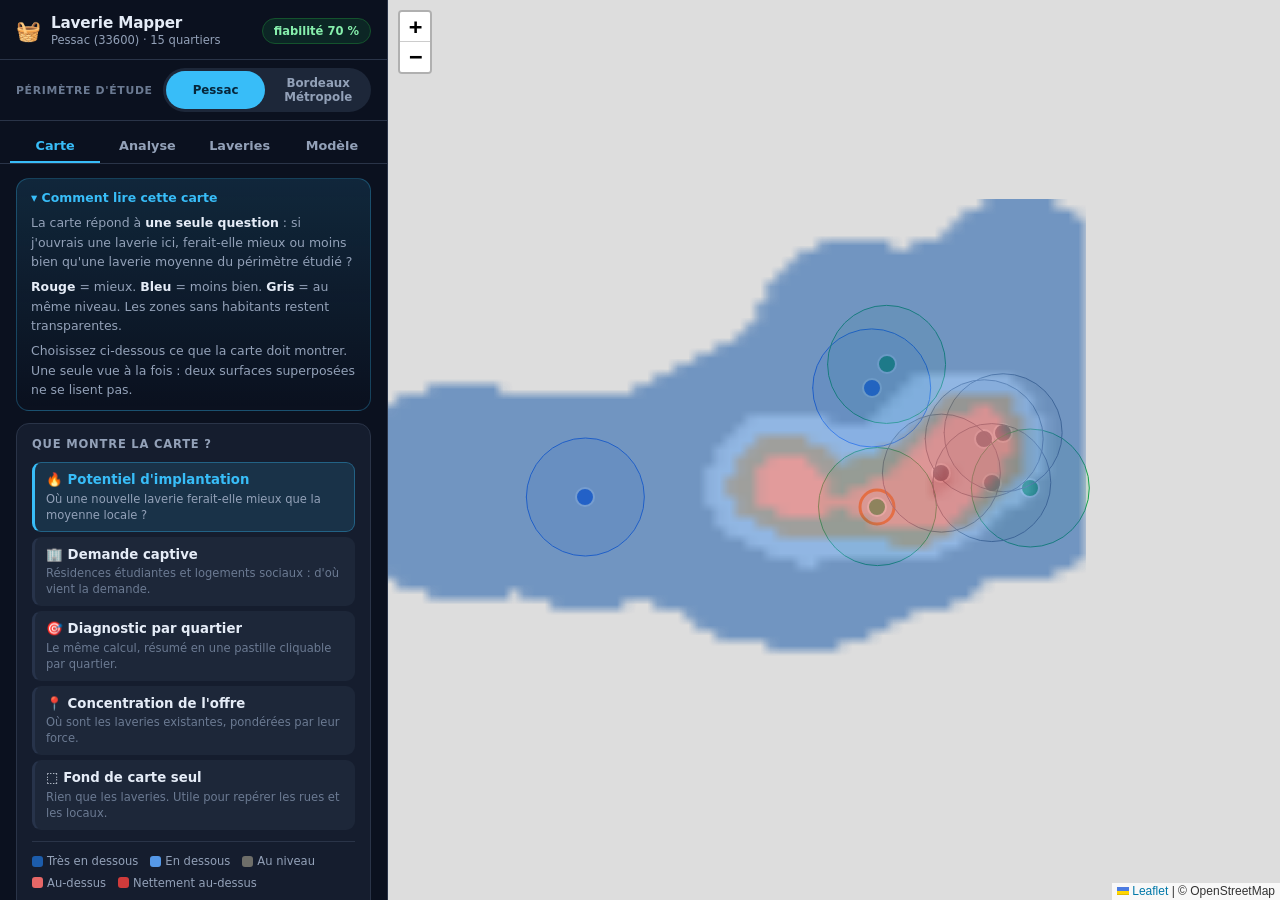
==== commit de3fd0e4: "Fiabilité énonçable, pins par générateur, et sortie du cadrage « pilote » Trois demandes, trois chan" ====
--- a/laverie-mapper.html
+++ b/laverie-mapper.html
@@ -3,7 +3,7 @@
 <head>
   <meta charset="UTF-8">
   <meta name="viewport" content="width=device-width, initial-scale=1.0">
-  <title>Laverie Mapper — Pessac (version autonome)</title>
+  <title>Laverie Mapper — Bordeaux Métropole</title>
   <style>
 /* required styles */
 
@@ -1048,6 +1048,66 @@
 .verdict.moyen { background: rgba(234, 179, 8, 0.16); color: #fde047; }
 .verdict.faible { background: rgba(220, 38, 38, 0.16); color: #fca5a5; }
 
+/* ---- Pins des générateurs de demande ---- */
+.pin-gen {
+  display: flex; align-items: center; justify-content: center;
+  width: 22px; height: 22px; border-radius: 50% 50% 50% 2px;
+  transform: rotate(-45deg);
+  background: var(--pc, #94a3b8); border: 2px solid #fff;
+  box-shadow: 0 2px 5px rgba(0, 0, 0, 0.45);
+  font-size: 0.68rem; line-height: 1;
+}
+.pin-gen > * , .pin-gen { }
+.pin-gen::first-letter { display: inline-block; }
+.pin-inline {
+  width: 15px; height: 15px; border-width: 1px; font-size: 0.55rem;
+  flex-shrink: 0; box-shadow: none;
+}
+.check-gen { gap: 7px; }
+.check-gen .badge { margin-left: auto; }
+
+/* ---- Pins des générateurs de demande ---- */
+/* Goutte classique : cercle dont un coin est carré, pivoté de 45°. Le symbole
+   est contre-pivoté dans son propre élément, sinon il apparaît de travers. */
+.pin-gen {
+  display: flex; align-items: center; justify-content: center;
+  width: 22px; height: 22px; border-radius: 50% 50% 50% 2px;
+  transform: rotate(-45deg);
+  background: var(--pc, #94a3b8); border: 2px solid #fff;
+  box-shadow: 0 2px 5px rgba(0, 0, 0, 0.45);
+}
+.pin-gen > i { transform: rotate(45deg); font-style: normal; font-size: 0.7rem; line-height: 1; }
+.pin-inline {
+  width: 15px; height: 15px; border-width: 1px;
+  flex-shrink: 0; box-shadow: none;
+}
+.pin-inline > i { font-size: 0.5rem; }
+.check-gen { gap: 7px; }
+.check-gen .badge { margin-left: auto; }
+
+/* ---- Jauge de fiabilité ---- */
+.jauge {
+  background: var(--surface-2); border-radius: var(--r-md);
+  padding: 12px 14px 13px; border-left: 3px solid var(--c, var(--accent));
+}
+.jauge-val {
+  font-size: 2.1rem; font-weight: 800; line-height: 1;
+  color: var(--c); font-variant-numeric: tabular-nums;
+}
+.jauge-lib { font-size: 0.78rem; color: var(--text); margin-top: 3px; line-height: 1.35; }
+.jauge-barre {
+  position: relative; height: 7px; margin: 10px 0 9px;
+  background: var(--surface-3); border-radius: 4px; overflow: hidden;
+}
+.jauge-barre i { display: block; height: 100%; background: var(--c); border-radius: 4px; }
+/* Repère du hasard : sous cette barre, le modèle n'apporte rien. */
+.jauge-hasard {
+  position: absolute; left: 50%; top: -3px; bottom: -3px; width: 2px;
+  background: var(--faint);
+}
+.jauge-txt { font-size: 0.755rem; color: var(--muted); line-height: 1.55; }
+.jauge-txt b { color: var(--text); }
+
 /* ---- Faits observés (marché réel) ---- */
 .fait {
   background: var(--surface-2); border-left: 3px solid var(--accent);
@@ -1293,7 +1353,7 @@
           <span class="logo">🧺</span>
           <span class="marque-txt">
             <b>Laverie Mapper</b>
-            <span>Ville pilote : Pessac (33600)</span>
+            <span>Bordeaux Métropole · 28 communes</span>
           </span>
         </div>
         <button id="chip-fiabilite" class="chip" title="Fiabilité du modèle — ouvrir l'onglet Modèle">–</button>
@@ -1302,8 +1362,8 @@
       <div class="barre-perimetre">
         <span>Périmètre d'étude</span>
         <div class="perimetres">
-          <button data-perimetre="pessac" class="actif">Pessac · pilote</button>
-          <button data-perimetre="metropole">Bordeaux Métropole</button>
+          <button data-perimetre="pessac">Pessac</button>
+          <button data-perimetre="metropole" class="actif">Bordeaux Métropole</button>
         </div>
       </div>
 
@@ -1705,7 +1765,7 @@
 window.__DATA__ = {"laveries": {"meta": {"ville": "Pessac", "code_insee": "33318", "code_postal": "33600", "derniere_maj": "2026-07-30", "methode": "Inventaire constitué par recherche web puis recalé et complété via l'API Google Places (scripts/enrich_google_places.py) : positions, notes, avis, horaires et téléphones officiels.", "avertissement": "Notes, avis et photos issus de l'API Google Places. Conditions Google : ne pas conserver ces contenus au-delà de 30 jours — relancer scripts/enrich_google_places.py régulièrement.", "sources_contradictoires": ["Le téléphone 05 57 35 56 40 est attribué tantôt au 35 av. Pasteur, tantôt au 23 av. Léon Duguit selon les annuaires.", "La laverie Nancel Pénard est référencée au n°84 ou au n°101 selon les sources.", "Un annuaire annonce 5 laveries à Pessac, un autre 4 : aucun ne recense les laveries captives des résidences universitaires.", "Les deux Au Fil du Linge ont été recalés sur les fiches Google fournies par l'utilisateur : l'attribution marqueur→adresse (A=Cap de Bos, B=centre) est déduite de la position sur la carte, à confirmer.", "Trois doublons ont été mis au jour au fil de l'enrichissement : Laverie Saige / Lavomatic Centre, puis 23 av. Léon Duguit / Résidence Durkheim (même place_id Google)."], "derniere_maj_google": "2026-07-30", "perimetre": "L'inventaire contient les laveries de Pessac ET celles des communes voisines situées dans l'emprise du carroyage INSEE (marquées hors_commune). Ces dernières comptent comme concurrentes mais sont exclues des statistiques et du contrôle de fiabilité de Pessac."}, "laveries": [{"id": "au-fil-du-linge-cap-de-bos", "nom": "Au Fil du Linge — Cap de Bos", "adresse": "Centre Commercial Cap de Bos, 14 rue d'Artois, 33600 Pessac", "quartier": "Cap de Bos", "lat": 44.792310099999995, "lon": -0.6826390000000001, "coord_precision": "google", "type": "chaine", "enseigne": "Au Fil du Linge", "statut": "actif", "telephone": "07 83 28 67 93", "site_web": "http://www.aufildulinge.com/Pessac/index.html", "surface_m2": null, "nb_lave_linge": null, "nb_seche_linge": null, "prix_cycle_8kg": null, "horaires": "lundi: 06:00 – 21:00 ; mardi: 06:00 – 21:00 ; mercredi: 06:00 – 21:00 ; jeudi: 06:00 – 21:00 ; vendredi: 06:00 – 21:00 ; samedi: 06:00 – 21:00 ; dimanche: 06:00 – 21:00", "ouvert_24_7": false, "note_google": 4.3, "nb_avis": 59, "note_source": "API Google Places (officiel)", "note_fiabilite": "officielle", "place_id": "ChIJmxUmPdjbVA0RdzmFzkb5L6s", "photos": [], "avis": [{"auteur": "Lluna Luminais", "note": 1, "texte": "Je suis venu pour trois machines de linge, ils disent utiliser de la lessive, je me demande bien quel style de lessive ils utilisent étant donné l'odeur de moisi qui ressort de mes vêtements actuellement\nJe suis extrêmement déçu, l'impression de m'être fait pigeonner À 10€, LA machine\nLes soi-disant sèche-linge ne sèche, rien trois fois que je relance la même machine, car elle est encore trempée, elle dégouline . L'odeur du sèche-linge, je vous en parle même pas Obligé d'aller dans une autre laverie pour tout relaver encore une fois\nExtrêmement déçu sale, je déconseille Sauf si vous aimez l'odeur des champignons sur vos vêtements", "date": "il y a 6 mois", "source": "Google Places"}, {"auteur": "Ld Emilie", "note": 4, "texte": "Superbe laverie, propre et moderne! Avec une lessive écologique qui plus est ! Le seul bemole serait l'espace détente, qui ne permet pas de s'asseoir confortablement ... Il n'y a qu'un tabouret sans dossier, étant petite de taille, c'était tout sauf confortable ! Heureusement la laverie était assez propre pour que je sois assez en confiance pour m'installer par terre le temps du lavage de mon linge, et ça c'est rare!", "date": "il y a 6 ans", "source": "Google Places"}, {"auteur": "Julien MATHIEUX", "note": 4, "texte": "Machines récentes très efficaces et lessive fournie avec c'est très pratique. Le fait de pouvoir payer par CB est très sympa aussi. Dommage que les clients soit aussi irrespectueux car je suis venu ce dimanche et le sol est vraiment très sale. Bonne continuation.", "date": "il y a 3 ans", "source": "Google Places"}, {"auteur": "Mag Da", "note": 1, "texte": "Laverie hyper sale, machine à laver qui n'essore pas, et pour couronner le tout mon linge ressort avec des grosses traînées de graisse noire d'origine inconnue !!!!! Je n'essaie même pas les sèche-linge, et comprends mieux pourquoi la laverie est déserte. Une honte !!!!\nPourquoi le zéro étoiles n'existe pas ?", "date": "il y a un an", "source": "Google Places"}, {"auteur": "Maëlys Cnde", "note": 5, "texte": "Laverie très clean, et bien entretenue ! Je ne savais pas que la lessive était inclue dans le lavage, et était un peu réticente quant à l’odeur (je suis très exigeante  sur ça), je n’ai pas été déçue, ma couette sent vraiment très bon !\nPrix très correct et lavage rapide (60° = 47 min). Dommage qu’il n’y ait qu’une machine de 13kg, elle était occupée quand je suis venue, j’ai donc lavé ma couette dans celle de 20kg.\nLa laverie possède le relais amazon locker ce qui peut être très pratique !", "date": "il y a 4 ans", "source": "Google Places"}], "acces": {"parking": true, "arret_tc_a_moins_300m": null, "generateurs_flux": ["centre commercial"]}, "sources": ["justacote.com", "aufildulinge.com", "facebook.com/laverieaufildulingecapdebos", "laverie24.fr"], "notes_terrain": "Équipement Electrolux récent, lessive professionnelle incluse, paiement sans contact. Sert aussi de point relais Mondial Relay et Vinted Go — flux additionnel intéressant.", "a_verifier": true, "google_maps_url": "https://maps.google.com/?cid=12335351986898942327&g_mp=CiVnb29nbGUubWFwcy5wbGFjZXMudjEuUGxhY2VzLkdldFBsYWNlEAIYBCAA", "nom_google": "Laverie Au Fil du Linge", "adresse_google": "14 Rue d'Artois, 33600 Pessac, France", "nb_lave_linge_hs": null, "nb_seche_linge_hs": null}, {"id": "au-fil-du-linge-pasteur", "nom": "Au Fil du Linge — Pessac Centre", "adresse": "35 avenue Pasteur, 33600 Pessac", "quartier": "Centre / Bourg", "lat": 44.805596, "lon": -0.6334837999999999, "coord_precision": "google", "type": "chaine", "enseigne": "Au Fil du Linge", "statut": "actif", "telephone": "06 50 74 16 94", "site_web": "http://www.aufildulinge.com/", "surface_m2": null, "nb_lave_linge": null, "nb_seche_linge": null, "prix_cycle_8kg": null, "horaires": "lundi: 06:00 – 21:00 ; mardi: 06:00 – 21:00 ; mercredi: 06:00 – 21:00 ; jeudi: 06:00 – 21:00 ; vendredi: 06:00 – 21:00 ; samedi: 06:00 – 21:00 ; dimanche: 06:00 – 21:00", "ouvert_24_7": false, "note_google": 4.3, "nb_avis": 30, "note_source": "API Google Places (officiel)", "note_fiabilite": "officielle", "place_id": "ChIJU0GPKADZVA0RqqH8rzOBDoE", "photos": [], "avis": [{"auteur": "Wilfried Baccam", "note": 1, "texte": "Bonjour,\n\nJ’ai rencontré des problemes le dimanche 10 Mai au niveau de votre machine à laver numero 1 qui s’est arreté puis m’a demandé de repayé , j’ai donc repayé et la machine a fui et a laissé mes vetements completement imbibés d’eau (j’ai donc perdu 8euros) j’ai du utilisé la machine a lavé numero 4 et payé 10 euros. Puis j’ai utilisé le seche linge numero 7, pareil, un bug, il sonnait en permanence,  (encore 4 euros de perdu)j’ai du attendre et prendre le seche linge numero 6. J’ai laissé plusieurs messages et appeler plusieurs fois sans nouvelles. Je trouve ca inadmissible la perte d’argent et la perte de temps donc je deconseille fortement cette laverie, il n’y a aucun retour et aucun moyen de communiqué avec eux. A fuir !", "date": "il y a 2 mois", "source": "Google Places"}, {"auteur": "Poussi cedric", "note": 5, "texte": "Très satisfait.\nJ'ai eu un pti contretemps avec la station de paiement et j'ai dû faire appel a la hotline.\nTrès rapidement j'ai été en ligne avec un conseiller du nom d'Erwan qui a été super réactif et efficace pour me débloquer la situation.\nMerci a lui !", "date": "il y a un an", "source": "Google Places"}, {"auteur": "Alexis Lacombe", "note": 4, "texte": "Laverie avec des machines assez faciles à utiliser. Habitué de cette laverie depuis plusieurs mois. Seuls bémols, peut être le nombre de sèches linges (2 pour 5 machines), mais surtout l'efficacité des sèches linges. Le temps étant réduit depuis quelques mois, passant de 15 à 12 min puis 10 min désormais. Les cycles ne sèchent pas correctement même quand ils sont au nombre de 3 donc 30 min pour une quantité de linge remplissant le tier de celui-ci. Le prix lui n'a pas baissé avec le temps de mise en route des sèches linges malheureusement. Je comprends bien qu'il faut prendre en compte la quantité de linge pour le nombre de cycle à lancer mais avec une efficacité constante et un temps de cycle réduit, c'est le coût à chaque venue qui prend son envol. Je trouve dommage que les bénéfices prennent le pas sur la qualité du service.", "date": "il y a 2 ans", "source": "Google Places"}, {"auteur": "Anne-Sophie", "note": 3, "texte": "Laverie agréable et très propre. Plusieurs capacités de machines. Paiement facile par carte.\nEn revanche j'ai l'impression que l'on ne peut pas adapter la température de lavage et la puissance de l'essorage, ou alors c'est mal expliqué.\nPar ailleurs, je trouve l'odeur de la lessive  désagréable et beaucoup trop forte.", "date": "il y a 3 ans", "source": "Google Places"}, {"auteur": "Chloe Francois", "note": 5, "texte": "Laverie moderne, agréable et propre. L’assistance téléphonique est très facilement disponible, j’ai dû les appeler pour les questionner sur l’ozone, l’échange avec le Monsieur était très agréable.\nJe ne connaissais pas le mode de lavage à l’Ozone et en suis très satisfaite. Mon linge est propre et sent le frais. Je recommande!", "date": "il y a 3 ans", "source": "Google Places"}], "acces": {"parking": null, "arret_tc_a_moins_300m": true, "generateurs_flux": ["centre-ville"]}, "sources": ["pagesjaunes.fr", "bottin.fr", "facebook.com/laverieaufildulingepessac"], "notes_terrain": "Second site du réseau Au Fil du Linge à Pessac. Téléphone possiblement erroné : le même numéro est attribué au 23 av. Léon Duguit par d'autres annuaires.", "a_verifier": true, "google_maps_url": "https://maps.google.com/?cid=9299512339562537386&g_mp=CiVnb29nbGUubWFwcy5wbGFjZXMudjEuUGxhY2VzLkdldFBsYWNlEAIYBCAA", "nom_google": "Laverie Au Fil du Linge", "adresse_google": "35 Av. Pasteur, 33600 Pessac, France", "nb_lave_linge_hs": null, "nb_seche_linge_hs": null}, {"id": "laverie-compostelle", "nom": "Laverie Pessac-Compostelle", "adresse": "Centre Commercial Compostelle, rue de Compostelle, 33600 Pessac", "quartier": "Campus / Compostelle (est)", "lat": 44.7934079, "lon": -0.6062552999999999, "coord_precision": "google", "type": "independant", "enseigne": null, "statut": "actif", "telephone": "05 56 20 69 72", "site_web": "http://www.brugere-equipement.fr/", "surface_m2": null, "nb_lave_linge": null, "nb_seche_linge": null, "prix_cycle_8kg": null, "horaires": "lundi: 07:00 – 22:00 ; mardi: 07:00 – 22:00 ; mercredi: 07:00 – 22:00 ; jeudi: 07:00 – 22:00 ; vendredi: 07:00 – 22:00 ; samedi: 07:00 – 22:00 ; dimanche: 07:00 – 22:00", "ouvert_24_7": false, "note_google": 4.3, "nb_avis": 86, "note_source": "API Google Places (officiel)", "note_fiabilite": "officielle", "place_id": "ChIJLw5ArZjYVA0RRii5Un4w_jI", "photos": [], "avis": [{"auteur": "Laura Logodin", "note": 5, "texte": "J'ai utilisé deux laves-linge et un sèche-linge qui fonctionnaient parfaitement. Par ailleurs, l'endroit était très propre. Par contre, il me semble qu'il n'y ait plus que des machines de 8 et 18kg pour laver son linge. En tout cas, je recommande fortement !", "date": "il y a 10 mois", "source": "Google Places"}, {"auteur": "Rosalina", "note": 4, "texte": "Dommage pas de wifi ni prises pour charger son téléphone en attendant. sinon prix très raisonnable pour les étudiants et même pour  les habitants à côté. :)", "date": "il y a 2 ans", "source": "Google Places"}, {"auteur": "Guillaume Laffray", "note": 5, "texte": "Bonjour, je suis venu aujourd'hui pour la première fois dans cet établissement et je l'ai trouvé propre et soigné. Je n'ai pas compris immédiatement comment fonctionnais les machines mais c'est parce que c'était la première fois que j'allais dans ce genre d'établissement. Les prix sont tout a fait correct que ce soit pour les laves linges ou les séchoirs. Par ailleurs le fait de proposer des laves linges grande capacité est un plus pour les gens qui souhaitent venir laver des affaires volumineuse. Bref c'est décidé je sais où je viendrais laver les affaires. Merci", "date": "il y a 7 ans", "source": "Google Places"}, {"auteur": "Ghalia Meriouch", "note": 3, "texte": "Les prix ont augmenté, et une drôle d'odeur reste sur les vêtements après le lavage.... mais fait le taffe", "date": "il y a un an", "source": "Google Places"}, {"auteur": "Hugo Doyen", "note": 2, "texte": "Le lieu est propre et les machines sont pour du libre service bien.\nLe fonctionnement est difficile a comprendre au début mais dès qu'on comprend tout va bien mieux.\nCependant, ne PAS UTILISER leur lessive! La lessive, une fois que vous avez laver vos vêtements... et bien... ça pue... une mauvais odeur en sort (et j'ai vérifier que ce n'était pas la machine mais bien la lessive et je confirme que c'était la lessive).\nLes vêtements sont lavés... mais pus", "date": "il y a 2 ans", "source": "Google Places"}], "acces": {"parking": true, "arret_tc_a_moins_300m": null, "generateurs_flux": ["centre commercial"]}, "sources": ["justacote.com", "bottin.fr", "guide-bordeaux-gironde.com", "helpmecovid.com"], "notes_terrain": "La laverie la mieux notée avec le plus grand volume d'avis (~70) : établissement bien installé. Retours positifs sur la propreté et la simplicité d'usage.", "a_verifier": true, "google_maps_url": "https://maps.google.com/?cid=3674427665092782150&g_mp=CiVnb29nbGUubWFwcy5wbGFjZXMudjEuUGxhY2VzLkdldFBsYWNlEAIYBCAA", "nom_google": "Laverie Pessac-Compostelle", "adresse_google": "Rue Compostelle Centre Commercial Compostelle 33600, 33600 Pessac, France", "nb_lave_linge_hs": null, "nb_seche_linge_hs": null}, {"id": "laverie-nancel-penard", "nom": "Laverie Automatique de Pessac", "adresse": "84 (ou 101) avenue du Docteur Nancel Pénard, 33600 Pessac", "quartier": "Centre / Bourg (nord)", "lat": 44.808465299999995, "lon": -0.6309298999999999, "coord_precision": "google", "type": "independant", "enseigne": null, "statut": "actif", "telephone": null, "site_web": null, "surface_m2": null, "nb_lave_linge": null, "nb_seche_linge": null, "prix_cycle_8kg": null, "horaires": "lundi: 07:30 – 22:00 ; mardi: 07:30 – 22:00 ; mercredi: 07:30 – 22:00 ; jeudi: 07:30 – 22:00 ; vendredi: 07:30 – 22:00 ; samedi: 07:30 – 22:00 ; dimanche: 07:30 – 22:00", "ouvert_24_7": false, "note_google": 5, "nb_avis": 3, "note_source": "API Google Places (officiel)", "note_fiabilite": "officielle", "place_id": "ChIJqwlX3t7ZVA0Rqh7a_Bm8rNo", "photos": [], "avis": [{"auteur": "Idir Idjerouidene", "note": 5, "texte": "Récemment rénovée. J’y vais depuis qu’elle est propre. Les machines sont nouvelles et fonctionnent très bien.", "date": "il y a 9 mois", "source": "Google Places"}, {"auteur": "Anzo Watanabe", "note": 5, "texte": "nouvelle révonation. vraiment bien.", "date": "il y a 3 mois", "source": "Google Places"}, {"auteur": "Christel Chaineaud", "note": 5, "texte": "Propre et des machines pour couettes etc.....Top.", "date": "il y a 2 mois", "source": "Google Places"}], "acces": {"parking": null, "arret_tc_a_moins_300m": null, "generateurs_flux": []}, "sources": ["laveriesfrance.fr", "laverie24.fr", "annuaires"], "notes_terrain": "Note de 5,0 à prendre avec prudence : sans le nombre d'avis, une note parfaite repose souvent sur 1 ou 2 votes. Numéro de rue incertain (84 ou 101).", "a_verifier": true, "google_maps_url": "https://maps.google.com/?cid=15757176016064880298&g_mp=CiVnb29nbGUubWFwcy5wbGFjZXMudjEuUGxhY2VzLkdldFBsYWNlEAIYBCAA", "nom_google": "Laverie automatique de Pessac", "adresse_google": "84 Av. Dr Nancel Penard, 33600 Pessac, France", "nb_lave_linge_hs": null, "nb_seche_linge_hs": null}, {"id": "laverie-de-saige", "nom": "Laverie de Saige", "adresse": "20 rue de l'Horloge, Centre Commercial Saige-Formanoir, 33600 Pessac", "quartier": "Saige (Formanoir)", "lat": 44.7911449, "lon": -0.6324997, "coord_precision": "google", "type": "independant", "enseigne": null, "statut": "actif", "telephone": "05 56 46 01 37", "site_web": null, "surface_m2": null, "nb_lave_linge": 8, "nb_seche_linge": 4, "prix_cycle_8kg": null, "horaires": "lundi: 08:30 – 20:00 ; mardi: 08:30 – 20:00 ; mercredi: 08:30 – 20:00 ; jeudi: 08:30 – 20:00 ; vendredi: 08:30 – 20:00 ; samedi: 08:30 – 20:00 ; dimanche: 08:30 – 20:00", "ouvert_24_7": false, "note_google": 1.9, "nb_avis": 26, "note_source": "API Google Places (officiel)", "note_fiabilite": "officielle", "place_id": "ChIJCd2wpt3YVA0R4m0CC3MFtAs", "photos": [], "avis": [{"auteur": "aslihan doghan", "note": 1, "texte": "Ma couette blanche est sortie tachée avec de l’huile noire qui se trouve sur le join du hublot (machine 2 ou 3) sans parler du bruit qu’elle fait lors de l’essorage.\nL’incivilité des gens qui laissent leur linge dans la machine et viennent le récupérer une heure plus tard.\nUniquement 4 machines fonctionnent.\nEndroit sale.\nIl n’y a pas de banc pour s’assoir.", "date": "il y a un an", "source": "Google Places"}, {"auteur": "Dimitri Hourtiguet", "note": 1, "texte": "Très très sale c'est du jamais vu! Un coup de serpillère est NECESSAIRE!\nPas de paiement en carte bleue ?\nLes machines sont très vieilles, 4 machines sur 8 sont en pannes (dont 2 depuis au moins 2020), 2 sèche-linge sur 4 en panne (dont 1 depuis au moins 2020)\nLe service client est inexistant quand la machine tombe en panne : aucun remboursement alors que l'on a payé (pas de réponses aux numéros de téléphone inscrit en cas de besoin), cela m'est déjà arrivé ainsi qu'à d'autres clients lorsque j'ai eu l'occasion de discuter avec eux en attendant une machine vu que la moitié (littéralement) sont en panne)", "date": "il y a un an", "source": "Google Places"}, {"auteur": "Manon Denner", "note": 1, "texte": "Tout mon linge est ressorti avec des espèces de taches de cambouis. 300€ de vêtements facile à jeter à la poubelle, une horreur", "date": "il y a un an", "source": "Google Places"}, {"auteur": "Deen Ette", "note": 1, "texte": "Par où commencer...\nHygiène : immonde\nÉtat : des hublots qui ne ferment pas\nEt surtout, ne vous fiez pas à ce qui est écrit  : ça fermera quand le proprio le décidera, et non pas aux horaires indiqués sur Google ou sur la porte.\nFaut vraiment que la machine soit en panne pour aller là-bas !", "date": "il y a 5 ans", "source": "Google Places"}, {"auteur": "Ghislaine Lapeyre", "note": 1, "texte": "Laverie très sale\nOn ne peut même pas payer en CB\n2 lave linge en panne même pas réparé\nLes personnes qui s occupe de ce lieu ont tout à revoir\nHygiène devrait se déplacer et faire fermer cet endroit", "date": "il y a un an", "source": "Google Places"}], "acces": {"parking": true, "arret_tc_a_moins_300m": true, "generateurs_flux": ["centre commercial", "grand ensemble Saige", "tram B"]}, "sources": ["pagesjaunes.fr", "yelp.fr", "gowork.fr", "laverie24.fr", "annuaire-entreprises.data.gouv.fr (SIREN 500 349 790)", "waze (place_id)"], "notes_terrain": "FUSION de deux fiches doublons de l'inventaire initial (« Laverie Saige » et « Lavomatic Pessac Centre ») : même adresse, mêmes horaires, même établissement. SARL indépendante créée en 2007. Note officielle Google de 1,9/5 sur 26 avis dans un quartier à forte demande (grand ensemble, tram B) : c'est le signal d'opportunité le plus net de la commune — machines non rénovées d'après les avis. Parc déduit des avis Google (déc. 2024) : « 4 machines sur 8 sont en panne (dont 2 depuis au moins 2020), 2 sèche-linge sur 4 en panne ». Pas de paiement CB. Hygiène très dégradée, linge ressorti taché de cambouis (plusieurs avis concordants), service client injoignable, horaires non respectés.", "a_verifier": true, "google_maps_url": "https://maps.google.com/?cid=843305021889211874&g_mp=CiVnb29nbGUubWFwcy5wbGFjZXMudjEuUGxhY2VzLkdldFBsYWNlEAIYBCAA", "nom_google": "Laverie de Saige", "adresse_google": "20 Rue de l'Horloge, 33600 Pessac, France", "nb_lave_linge_hs": 4, "nb_seche_linge_hs": 2}, {"id": "laverie-leon-duguit", "nom": "Laverie Résidence Émile Durkheim (23 av. Léon Duguit)", "adresse": "23 avenue Léon Duguit, 33600 Pessac", "quartier": "Campus", "lat": 44.799405799999995, "lon": -0.6141742, "coord_precision": "google", "type": "captif", "enseigne": "CROUS", "statut": "actif", "telephone": "05 57 35 56 40", "site_web": null, "surface_m2": null, "nb_lave_linge": null, "nb_seche_linge": null, "prix_cycle_8kg": 3.0, "horaires": "lundi: 08:00 – 22:00 ; mardi: 08:00 – 22:00 ; mercredi: 08:00 – 22:00 ; jeudi: 08:00 – 22:00 ; vendredi: 08:00 – 22:00 ; samedi: 08:00 – 23:00 ; dimanche: 08:00 – 23:00", "ouvert_24_7": false, "note_google": 2.6, "nb_avis": 20, "note_source": "API Google Places (officiel)", "note_fiabilite": "officielle", "place_id": "ChIJL7NdleTZVA0RVg1XjUupZXc", "photos": [], "avis": [{"auteur": "Jade Quintana", "note": 5, "texte": "Toute les machines marchent et les sèches linge sèche assez bien mais les jean reste légèrement humide sinon tout est bien et ça sent bon", "date": "il y a 6 mois", "source": "Google Places"}, {"auteur": "Armelle MOREAU", "note": 3, "texte": "3 euros c'est ok, la lessive sent souvent bon à la sortie. Mais le lavage est assez rude et peut vite abîmer les vêtement il faut penser à changer le programme de soi même ^^\nSinon y a du monde le dimanche et une machine de plus ne ferait de mal à personne", "date": "il y a 10 mois", "source": "Google Places"}, {"auteur": "Eva Ellora", "note": 1, "texte": "La laverie est censée être ouverte à 8h il est 9h et elle est fermée. J'ai un planning serré je sais pas où trouver le temps d'aller faire ma machine ou même si elle sera ouverte quand j'irai la prochaine fois.", "date": "il y a 2 ans", "source": "Google Places"}, {"auteur": "Paola Carrillo", "note": 1, "texte": "PAs du tout recommendable!! 2 machines en panne. Machine pour les payments fonctionne quand elle veut et personne qui repond au telephone.\nIl y a toujours des tas de vetements des personnes qui doivent revenir 2 et 3 fois pour ressayer de laver leurs linge.\nInconcevable.", "date": "il y a 6 ans", "source": "Google Places"}, {"auteur": "Mohamed Essaffani", "note": 1, "texte": "Horrible lavage totalement artificiel\nPourquoi les vetements ne sechent pas au bout de 2 sechages.", "date": "il y a un an", "source": "Google Places"}], "acces": {"parking": true, "arret_tc_a_moins_300m": true, "generateurs_flux": ["campus universitaire", "tram B"]}, "sources": ["bottin.fr", "france-streets.openalfa.com", "mappy.com", "pagesjaunes.fr", "pressings.nosavis.com", "ville-data.com"], "notes_terrain": "FUSION : « 23 av. Léon Duguit » et « Résidence Émile Durkheim » pointent vers le même lieu Google (place_id identique) — c'est un seul établissement, la laverie de la résidence CROUS Durkheim. Les annuaires la référençaient sous deux noms. 2,6/5 sur 20 avis. Prix relevé dans un avis Google : « 3 euros c'est ok ». Affluence le dimanche, un avis réclame une machine supplémentaire. Ouverture pas toujours respectée.", "a_verifier": true, "google_maps_url": "https://maps.google.com/?cid=8603468805120134486&g_mp=CiVnb29nbGUubWFwcy5wbGFjZXMudjEuUGxhY2VzLkdldFBsYWNlEAIYBCAA", "nom_google": "Laverie", "adresse_google": "23 Av. Léon Duguit, 33600 Pessac, France", "nb_lave_linge_hs": null, "nb_seche_linge_hs": null}, {"id": "laverie-crous-bardanac", "nom": "Laverie CROUS — Bardanac (Village universitaire)", "adresse": "20 avenue de Bardanac, 33600 Pessac", "quartier": "Campus", "lat": 44.7940687, "lon": -0.6128639, "coord_precision": "google", "type": "captif", "enseigne": "CROUS", "statut": "actif", "telephone": null, "site_web": null, "surface_m2": null, "nb_lave_linge": 8, "nb_seche_linge": 2, "prix_cycle_8kg": null, "horaires": "lundi: 08:00 – 22:00 ; mardi: 08:00 – 22:00 ; mercredi: 08:00 – 22:00 ; jeudi: 08:00 – 22:00 ; vendredi: 08:00 – 22:00 ; samedi: 08:00 – 22:00 ; dimanche: 08:00 – 22:00", "ouvert_24_7": false, "note_google": 2.6, "nb_avis": 50, "note_source": "API Google Places (officiel)", "note_fiabilite": "officielle", "place_id": "ChIJpy7mdhXZVA0RVlhokkvmVdk", "photos": [], "avis": [{"auteur": "Nelson Nelson", "note": 1, "texte": "Expérience catastrophique. Les lave linge sont constamment en panne. Le service de la laverie est impossible à contacter. Il n'y a pas de numéro à appeler et ils répondent au mails avec plusieurs jours de délais.\nLa température à l'intérieur de la laverie est proche de celle d'un saunas.\nVraiment si vous avez une autre option allez-y.", "date": "il y a 3 mois", "source": "Google Places"}, {"auteur": "Hiba Idrissi", "note": 1, "texte": "C’est toujours nul. Des machines qui ne marchent pas et d’argent gaspillé pour refaire le linge dans une autre machine car malheureusement l’autre ne fonctionne pas et ils nous disent rien donc on finit par payer en double.", "date": "il y a 3 mois", "source": "Google Places"}, {"auteur": "Rosalie Gaillard", "note": 2, "texte": "généralement 1/3 des machines ne marchent pas ce qui est vraiment énervant en plus elle n’ouvre pas l’heure. Quand il fait beau il fait très chaud à l’intérieur puisque le soleil tape contre les vitres mais encore si il y aurait que ça je ne serai pas entrain de mettre un avis pourri sur cette laverie.😐", "date": "il y a un an", "source": "Google Places"}, {"auteur": "elodie blairet", "note": 4, "texte": "Dans l'ensemble très pratique, lieu propre. Attention, il n'y a que deux sèches-linge donc selon la fréquentation, il faut attendre plusieurs minutes (voire dizaine de minutes). Mais il y a 8 machines à laver alors c'est très rare de devoir attendre. Il y a également un distributeur avec friandises et boissons froides ainsi qu'une machine à café qui fait plusieurs boissons chaudes. De plus, étant donné que c'est réservé aux étudiants, il n'y a la possibilité de payer que grâce à la carte Izly. Pour finir, il n'y a pas internet mais vous pouvez l'avoir en utilisant vos données mobiles, on capte bien.", "date": "il y a 6 ans", "source": "Google Places"}, {"auteur": "Ilan Cordeau", "note": 4, "texte": "Le lieu était propre, les machines pas odorantes cependant la dose de lessive avait l'air faible pour le cycle que j'ai choisi (30°). Ce que je trouve de négatif sont surtout la taille des machines à laver vraiment petite pour une semaine de linge.\nJe recommande quand même le lieu il assure globalement ses fonctions.", "date": "il y a 3 ans", "source": "Google Places"}], "acces": {"parking": false, "arret_tc_a_moins_300m": true, "generateurs_flux": ["résidences universitaires"]}, "sources": ["laverie24.fr", "annuaires"], "notes_terrain": "Usage principalement réservé aux résidents CROUS : absorbe une partie de la demande étudiante sans concurrencer frontalement une laverie de ville. Parc déduit des avis Google : « 8 machines à laver », « il n'y a que deux sèche-linge » — d'où l'attente signalée. Pannes fréquentes (1/3 des machines), local surchauffé l'été, paiement par carte étudiante uniquement.", "a_verifier": true, "google_maps_url": "https://maps.google.com/?cid=15660676491504015446&g_mp=CiVnb29nbGUubWFwcy5wbGFjZXMudjEuUGxhY2VzLkdldFBsYWNlEAIYBCAA", "nom_google": "Laverie Crous", "adresse_google": "20 Av. de Bardanac, 33600 Pessac, France", "nb_lave_linge_hs": null, "nb_seche_linge_hs": null}, {"id": "google-r3m3cws0qqbi", "nom": "Laverie CROUS — Henri Vizioz", "adresse": "4 Av. Henri Vizioz, 33600 Pessac, France", "quartier": "Saige / Campus", "lat": 44.7952231, "lon": -0.6215195, "coord_precision": "google", "type": "captif", "enseigne": "CROUS", "statut": "actif", "telephone": null, "site_web": null, "surface_m2": null, "nb_lave_linge": null, "nb_seche_linge": null, "prix_cycle_8kg": null, "horaires": null, "ouvert_24_7": false, "note_google": null, "nb_avis": null, "note_source": null, "note_fiabilite": null, "place_id": "ChIJw8FvFQDZVA0R3M3cwS0qQbI", "photos": [], "avis": [], "acces": {"parking": null, "arret_tc_a_moins_300m": null, "generateurs_flux": []}, "sources": ["Google Places"], "notes_terrain": "Découverte via Google Places. Laverie de résidence universitaire : demande captive.", "a_verifier": true, "google_maps_url": "https://maps.google.com/?cid=12844593988251733468&g_mp=CiVnb29nbGUubWFwcy5wbGFjZXMudjEuUGxhY2VzLkdldFBsYWNlEAIYBCAA", "nom_google": "Laverie crous", "adresse_google": "4 Av. Henri Vizioz, 33600 Pessac, France", "nb_lave_linge_hs": null, "nb_seche_linge_hs": null}, {"id": "google-r2yowolwmuhw", "nom": "Laverie CROUS — RU2", "adresse": "Canton de Pessac-2, 33600 Pessac, France", "quartier": "Campus", "lat": 44.800140899999995, "lon": -0.6109214, "coord_precision": "google", "type": "captif", "enseigne": "CROUS", "statut": "actif", "telephone": null, "site_web": null, "surface_m2": null, "nb_lave_linge": null, "nb_seche_linge": null, "prix_cycle_8kg": null, "horaires": "lundi: 14:00 – 23:00 ; mardi: 14:00 – 23:00 ; mercredi: 14:00 – 23:00 ; jeudi: 14:00 – 23:00 ; vendredi: 14:00 – 23:00 ; samedi: 07:00 – 23:00 ; dimanche: 07:00 – 23:00", "ouvert_24_7": false, "note_google": 1, "nb_avis": 4, "note_source": "API Google Places (officiel)", "note_fiabilite": "officielle", "place_id": "ChIJNc94bwDZVA0R2yowolWmuHw", "photos": [], "avis": [{"auteur": "Mohamed Essaffani", "note": 1, "texte": "Vous vous foutez le doigt dans l'oeil si vous pensez que vous allez me voler comme ça sans que je n'intervienne pas. REPONDEZ AU TELEPHONE !!!!!", "date": "il y a un mois", "source": "Google Places"}, {"auteur": "Téo GAUDIN", "note": 1, "texte": "Lave-linge et sèche-linge trop sou ent en panne !!! Je me demande à quoi sert l'argent de tous les étudiants qui viennent ! Il faudrait penser à changer les machines si elles tombent tout le temps en panne !!", "date": "il y a un an", "source": "Google Places"}, {"auteur": "maxence hubert", "note": 1, "texte": "Littéralement le sèche linge du haut qui ne sèche pas le linge", "date": "il y a 7 mois", "source": "Google Places"}, {"auteur": "Iulian VLAS", "note": 1, "texte": "Souvent en panne", "date": "il y a un an", "source": "Google Places"}], "acces": {"parking": null, "arret_tc_a_moins_300m": null, "generateurs_flux": []}, "sources": ["Google Places"], "notes_terrain": "Découverte via Google Places. Laverie de résidence universitaire : demande captive.", "a_verifier": true, "google_maps_url": "https://maps.google.com/?cid=8987115943141321435&g_mp=CiVnb29nbGUubWFwcy5wbGFjZXMudjEuUGxhY2VzLkdldFBsYWNlEAIYBCAA", "nom_google": "Laverie CROUS - RU2", "adresse_google": "Canton de Pessac-2, 33600 Pessac, France", "nb_lave_linge_hs": null, "nb_seche_linge_hs": null}, {"id": "voisine-5sh4pts5ew", "nom": "Laverie Arlac (33700 Mérignac)", "adresse": "1 Rue d'Arlac, 33700 Mérignac, France", "quartier": null, "lat": 44.825356199999995, "lon": -0.6142453, "coord_precision": "google", "type": "independant", "enseigne": null, "statut": "actif", "hors_commune": true, "telephone": "06 22 56 98 01", "site_web": null, "surface_m2": null, "nb_lave_linge": null, "nb_seche_linge": null, "nb_lave_linge_hs": null, "nb_seche_linge_hs": null, "prix_cycle_8kg": null, "horaires": "lundi: 08:00 – 20:30 ; mardi: 08:00 – 20:30 ; mercredi: 08:00 – 20:30 ; jeudi: 08:00 – 20:30 ; vendredi: 08:00 – 20:30 ; samedi: 08:00 – 20:30 ; dimanche: 08:00 – 20:30", "ouvert_24_7": false, "note_google": 4.6, "nb_avis": 120, "note_source": "API Google Places (officiel)", "note_fiabilite": "officielle", "place_id": "ChIJ67mQnm7YVA0RK5Sh4Pts5ew", "google_maps_url": "https://maps.google.com/?cid=17070169791679009835&g_mp=Cidnb29nbGUubWFwcy5wbGFjZXMudjEuUGxhY2VzLlNlYXJjaFRleHQQAhgEIAA", "photos": [], "avis": [], "acces": {"parking": null, "arret_tc_a_moins_300m": null, "generateurs_flux": []}, "sources": ["Google Places"], "notes_terrain": "Commune voisine. Comptée comme concurrente parce que l'emprise de la demande dépasse Pessac, mais exclue des statistiques et du contrôle de fiabilité de la commune.", "a_verifier": true}, {"id": "voisine-dowsdrrcpc", "nom": "Laverie Gradignan (33170 Gradignan)", "adresse": "28bis Cr du Général de Gaulle, 33170 Gradignan, France", "quartier": null, "lat": 44.78523510000001, "lon": -0.6054866999999999, "coord_precision": "google", "type": "independant", "enseigne": null, "statut": "actif", "hors_commune": true, "telephone": "05 56 20 69 72", "site_web": null, "surface_m2": null, "nb_lave_linge": null, "nb_seche_linge": null, "nb_lave_linge_hs": null, "nb_seche_linge_hs": null, "prix_cycle_8kg": null, "horaires": "lundi: 07:00 – 22:00 ; mardi: 07:00 – 22:00 ; mercredi: 07:00 – 22:00 ; jeudi: 07:00 – 22:00 ; vendredi: 07:00 – 22:00 ; samedi: 07:00 – 22:00 ; dimanche: 07:00 – 22:00", "ouvert_24_7": false, "note_google": 4, "nb_avis": 87, "note_source": "API Google Places (officiel)", "note_fiabilite": "officielle", "place_id": "ChIJjw0-YabYVA0RCDOwSDRrcPc", "google_maps_url": "https://maps.google.com/?cid=17829868797061772040&g_mp=Cidnb29nbGUubWFwcy5wbGFjZXMudjEuUGxhY2VzLlNlYXJjaFRleHQQAhgEIAA", "photos": [], "avis": [], "acces": {"parking": null, "arret_tc_a_moins_300m": null, "generateurs_flux": []}, "sources": ["Google Places"], "notes_terrain": "Commune voisine. Comptée comme concurrente parce que l'emprise de la demande dépasse Pessac, mais exclue des statistiques et du contrôle de fiabilité de la commune.", "a_verifier": true}, {"id": "voisine-a2uxee0koo", "nom": "Laverie Au Fil du Linge (33400 Talence)", "adresse": "513 Cr de la Libération, 33400 Talence, France", "quartier": null, "lat": 44.802871700000004, "lon": -0.593567, "coord_precision": "google", "type": "chaine", "enseigne": "Laverie Au Fil du Linge", "statut": "actif", "hors_commune": true, "telephone": "06 50 74 16 94", "site_web": null, "surface_m2": null, "nb_lave_linge": null, "nb_seche_linge": null, "nb_lave_linge_hs": null, "nb_seche_linge_hs": null, "prix_cycle_8kg": null, "horaires": "lundi: 06:00 – 20:00 ; mardi: 06:00 – 20:00 ; mercredi: 06:00 – 20:00 ; jeudi: 06:00 – 20:00 ; vendredi: 06:00 – 20:00 ; samedi: 06:00 – 20:00 ; dimanche: 06:00 – 20:00", "ouvert_24_7": false, "note_google": 4, "nb_avis": 80, "note_source": "API Google Places (officiel)", "note_fiabilite": "officielle", "place_id": "ChIJzfmwFqQnVQ0R0a2uXEe0KOo", "google_maps_url": "https://maps.google.com/?cid=16872934222534192593&g_mp=Cidnb29nbGUubWFwcy5wbGFjZXMudjEuUGxhY2VzLlNlYXJjaFRleHQQAhgEIAA", "photos": [], "avis": [], "acces": {"parking": null, "arret_tc_a_moins_300m": null, "generateurs_flux": []}, "sources": ["Google Places"], "notes_terrain": "Commune voisine. Comptée comme concurrente parce que l'emprise de la demande dépasse Pessac, mais exclue des statistiques et du contrôle de fiabilité de la commune.", "a_verifier": true}, {"id": "voisine-47rk_m_bf0", "nom": "Laverie Roustaing (33400 Talence)", "adresse": "5 Rue René Balloux, 33400 Talence, France", "quartier": null, "lat": 44.8174628, "lon": -0.5856646999999999, "coord_precision": "google", "type": "independant", "enseigne": null, "statut": "actif", "hors_commune": true, "telephone": "07 69 06 71 00", "site_web": null, "surface_m2": null, "nb_lave_linge": null, "nb_seche_linge": null, "nb_lave_linge_hs": null, "nb_seche_linge_hs": null, "prix_cycle_8kg": null, "horaires": "lundi: 07:00 – 22:00 ; mardi: 07:00 – 22:00 ; mercredi: 07:00 – 22:00 ; jeudi: 07:00 – 22:00 ; vendredi: 07:00 – 22:00 ; samedi: 07:00 – 22:00 ; dimanche: 07:00 – 22:00", "ouvert_24_7": false, "note_google": 4, "nb_avis": 64, "note_source": "API Google Places (officiel)", "note_fiabilite": "officielle", "place_id": "ChIJmS6EPZknVQ0RM47rK_m_bf0", "google_maps_url": "https://maps.google.com/?cid=18261463140961848883&g_mp=Cidnb29nbGUubWFwcy5wbGFjZXMudjEuUGxhY2VzLlNlYXJjaFRleHQQAhgEIAA", "photos": [], "avis": [], "acces": {"parking": null, "arret_tc_a_moins_300m": null, "generateurs_flux": []}, "sources": ["Google Places"], "notes_terrain": "Commune voisine. Comptée comme concurrente parce que l'emprise de la demande dépasse Pessac, mais exclue des statistiques et du contrôle de fiabilité de la commune.", "a_verifier": true}, {"id": "voisine-aztovkxey4", "nom": "Laverie Forum (33400 Talence)", "adresse": "347 Cr de la Libération, 33400 Talence, France", "quartier": null, "lat": 44.809651099999996, "lon": -0.5915483, "coord_precision": "google", "type": "independant", "enseigne": null, "statut": "actif", "hors_commune": true, "telephone": "07 69 06 71 00", "site_web": null, "surface_m2": null, "nb_lave_linge": null, "nb_seche_linge": null, "nb_lave_linge_hs": null, "nb_seche_linge_hs": null, "prix_cycle_8kg": null, "horaires": "lundi: 07:00 – 22:00 ; mardi: 07:00 – 22:00 ; mercredi: 07:00 – 22:00 ; jeudi: 07:00 – 22:00 ; vendredi: 07:00 – 22:00 ; samedi: 07:00 – 22:00 ; dimanche: 07:00 – 22:00", "ouvert_24_7": false, "note_google": 4, "nb_avis": 63, "note_source": "API Google Places (officiel)", "note_fiabilite": "officielle", "place_id": "ChIJH4bVLaQnVQ0RtazTOvKxEy4", "google_maps_url": "https://maps.google.com/?cid=3320193004229340341&g_mp=Cidnb29nbGUubWFwcy5wbGFjZXMudjEuUGxhY2VzLlNlYXJjaFRleHQQAhgEIAA", "photos": [], "avis": [], "acces": {"parking": null, "arret_tc_a_moins_300m": null, "generateurs_flux": []}, "sources": ["Google Places"], "notes_terrain": "Commune voisine. Comptée comme concurrente parce que l'emprise de la demande dépasse Pessac, mais exclue des statistiques et du contrôle de fiabilité de la commune.", "a_verifier": true}, {"id": "voisine-dnzwlqttqa", "nom": "Laverie du Burck - Mérignac Pessac (33700 Mérignac)", "adresse": "25 Av. du Maréchal Juin, 33700 Mérignac, France", "quartier": null, "lat": 44.8157806, "lon": -0.6356638, "coord_precision": "google", "type": "independant", "enseigne": null, "statut": "actif", "hors_commune": true, "telephone": "06 84 11 66 55", "site_web": null, "surface_m2": null, "nb_lave_linge": null, "nb_seche_linge": null, "nb_lave_linge_hs": null, "nb_seche_linge_hs": null, "prix_cycle_8kg": null, "horaires": "lundi: 06:30 – 20:30 ; mardi: 06:30 – 20:30 ; mercredi: 06:30 – 20:30 ; jeudi: 06:30 – 20:30 ; vendredi: 06:30 – 20:30 ; samedi: 06:30 – 20:30 ; dimanche: 06:30 – 20:30", "ouvert_24_7": false, "note_google": 4.3, "nb_avis": 61, "note_source": "API Google Places (officiel)", "note_fiabilite": "officielle", "place_id": "ChIJuwyTqVbYVA0RlDNzWlqTtqA", "google_maps_url": "https://maps.google.com/?cid=11580605508103648148&g_mp=Cidnb29nbGUubWFwcy5wbGFjZXMudjEuUGxhY2VzLlNlYXJjaFRleHQQAhgEIAA", "photos": [], "avis": [], "acces": {"parking": null, "arret_tc_a_moins_300m": null, "generateurs_flux": []}, "sources": ["Google Places"], "notes_terrain": "Commune voisine. Comptée comme concurrente parce que l'emprise de la demande dépasse Pessac, mais exclue des statistiques et du contrôle de fiabilité de la commune.", "a_verifier": true}, {"id": "voisine-bbooy8yotc", "nom": "Laverie Automatique Libération (33400 Talence)", "adresse": "690 Cr de la Libération, 33400 Talence, France", "quartier": null, "lat": 44.795863999999995, "lon": -0.6028318, "coord_precision": "google", "type": "independant", "enseigne": null, "statut": "actif", "hors_commune": true, "telephone": "07 69 06 71 00", "site_web": null, "surface_m2": null, "nb_lave_linge": null, "nb_seche_linge": null, "nb_lave_linge_hs": null, "nb_seche_linge_hs": null, "prix_cycle_8kg": null, "horaires": "lundi: 07:00 – 22:00 ; mardi: 07:00 – 22:00 ; mercredi: 07:00 – 22:00 ; jeudi: 07:00 – 22:00 ; vendredi: 07:00 – 22:00 ; samedi: 07:00 – 22:00 ; dimanche: 07:00 – 22:00", "ouvert_24_7": false, "note_google": 4, "nb_avis": 51, "note_source": "API Google Places (officiel)", "note_fiabilite": "officielle", "place_id": "ChIJtSvEQJ7YVA0RHBbOOy8yotc", "google_maps_url": "https://maps.google.com/?cid=15538036842829846044&g_mp=Cidnb29nbGUubWFwcy5wbGFjZXMudjEuUGxhY2VzLlNlYXJjaFRleHQQAhgEIAA", "photos": [], "avis": [], "acces": {"parking": null, "arret_tc_a_moins_300m": null, "generateurs_flux": []}, "sources": ["Google Places"], "notes_terrain": "Commune voisine. Comptée comme concurrente parce que l'emprise de la demande dépasse Pessac, mais exclue des statistiques et du contrôle de fiabilité de la commune.", "a_verifier": true}, {"id": "voisine-woopgyxuiq", "nom": "Laverie Au Fil du Linge (33170 Gradignan)", "adresse": "127 Cr du Général de Gaulle, 33170 Gradignan, France", "quartier": null, "lat": 44.7746551, "lon": -0.6128821, "coord_precision": "google", "type": "chaine", "enseigne": "Laverie Au Fil du Linge", "statut": "actif", "hors_commune": true, "telephone": "06 50 74 16 94", "site_web": null, "surface_m2": null, "nb_lave_linge": null, "nb_seche_linge": null, "nb_lave_linge_hs": null, "nb_seche_linge_hs": null, "prix_cycle_8kg": null, "horaires": "lundi: 06:00 – 21:00 ; mardi: 06:00 – 21:00 ; mercredi: 06:00 – 21:00 ; jeudi: 06:00 – 21:00 ; vendredi: 06:00 – 21:00 ; samedi: 06:00 – 21:00 ; dimanche: 06:00 – 21:00", "ouvert_24_7": false, "note_google": 4.3, "nb_avis": 44, "note_source": "API Google Places (officiel)", "note_fiabilite": "officielle", "place_id": "ChIJsauY2bLYVA0R9woopgyXuiQ", "google_maps_url": "https://maps.google.com/?cid=2646593811616631543&g_mp=Cidnb29nbGUubWFwcy5wbGFjZXMudjEuUGxhY2VzLlNlYXJjaFRleHQQAhgEIAA", "photos": [], "avis": [], "acces": {"parking": null, "arret_tc_a_moins_300m": null, "generateurs_flux": []}, "sources": ["Google Places"], "notes_terrain": "Commune voisine. Comptée comme concurrente parce que l'emprise de la demande dépasse Pessac, mais exclue des statistiques et du contrôle de fiabilité de la commune.", "a_verifier": true}, {"id": "voisine-niofblpjym", "nom": "Laverie Bord'eau Béchade (33000 Bordeaux)", "adresse": "116 Rue de la Béchade, 33000 Bordeaux, France", "quartier": null, "lat": 44.8233519, "lon": -0.6003324, "coord_precision": "google", "type": "independant", "enseigne": null, "statut": "actif", "hors_commune": true, "telephone": "06 75 39 51 75", "site_web": null, "surface_m2": null, "nb_lave_linge": null, "nb_seche_linge": null, "nb_lave_linge_hs": null, "nb_seche_linge_hs": null, "prix_cycle_8kg": null, "horaires": "lundi: 07:30 – 21:30 ; mardi: 07:30 – 21:30 ; mercredi: 07:30 – 21:30 ; jeudi: 07:30 – 21:30 ; vendredi: 07:30 – 21:30 ; samedi: 07:30 – 21:30 ; dimanche: 07:30 – 21:30", "ouvert_24_7": false, "note_google": 3.5, "nb_avis": 35, "note_source": "API Google Places (officiel)", "note_fiabilite": "officielle", "place_id": "ChIJj0iByoknVQ0RyNioFBlpJYM", "google_maps_url": "https://maps.google.com/?cid=9450074949548562632&g_mp=Cidnb29nbGUubWFwcy5wbGFjZXMudjEuUGxhY2VzLlNlYXJjaFRleHQQAhgEIAA", "photos": [], "avis": [], "acces": {"parking": null, "arret_tc_a_moins_300m": null, "generateurs_flux": []}, "sources": ["Google Places"], "notes_terrain": "Commune voisine. Comptée comme concurrente parce que l'emprise de la demande dépasse Pessac, mais exclue des statistiques et du contrôle de fiabilité de la commune.", "a_verifier": true}, {"id": "voisine-g2wdr8ln_y", "nom": "Laverie de la Médoquine (33000 Bordeaux)", "adresse": "251 Cr Marechal Gallieni 245, 33000 Bordeaux, France", "quartier": null, "lat": 44.8192297, "lon": -0.5991674, "coord_precision": "google", "type": "independant", "enseigne": null, "statut": "actif", "hors_commune": true, "telephone": "07 69 06 71 00", "site_web": null, "surface_m2": null, "nb_lave_linge": null, "nb_seche_linge": null, "nb_lave_linge_hs": null, "nb_seche_linge_hs": null, "prix_cycle_8kg": null, "horaires": "lundi: 07:00 – 22:00 ; mardi: 07:00 – 22:00 ; mercredi: 07:00 – 22:00 ; jeudi: 07:00 – 22:00 ; vendredi: 07:00 – 22:00 ; samedi: 07:00 – 22:00 ; dimanche: 07:00 – 22:00", "ouvert_24_7": false, "note_google": 3.1, "nb_avis": 35, "note_source": "API Google Places (officiel)", "note_fiabilite": "officielle", "place_id": "ChIJjxIu62EnVQ0R0g2Wdr8Ln_Y", "google_maps_url": "https://maps.google.com/?cid=17770935571583471058&g_mp=Cidnb29nbGUubWFwcy5wbGFjZXMudjEuUGxhY2VzLlNlYXJjaFRleHQQAhgEIAA", "photos": [], "avis": [], "acces": {"parking": null, "arret_tc_a_moins_300m": null, "generateurs_flux": []}, "sources": ["Google Places"], "notes_terrain": "Commune voisine. Comptée comme concurrente parce que l'emprise de la demande dépasse Pessac, mais exclue des statistiques et du contrôle de fiabilité de la commune.", "a_verifier": true}, {"id": "voisine-_l7quzhoxu", "nom": "Laverie Ecologique (33000 Bordeaux)", "adresse": "63 bis Cr Marechal Gallieni, 33000 Bordeaux, France", "quartier": null, "lat": 44.8238505, "lon": -0.5921691, "coord_precision": "google", "type": "independant", "enseigne": null, "statut": "actif", "hors_commune": true, "telephone": "06 62 89 81 27", "site_web": null, "surface_m2": null, "nb_lave_linge": null, "nb_seche_linge": null, "nb_lave_linge_hs": null, "nb_seche_linge_hs": null, "prix_cycle_8kg": null, "horaires": "lundi: Ouvert 24h/24 ; mardi: Ouvert 24h/24 ; mercredi: Ouvert 24h/24 ; jeudi: Ouvert 24h/24 ; vendredi: Ouvert 24h/24 ; samedi: Ouvert 24h/24 ; dimanche: Ouvert 24h/24", "ouvert_24_7": false, "note_google": 3.9, "nb_avis": 27, "note_source": "API Google Places (officiel)", "note_fiabilite": "officielle", "place_id": "ChIJR7NRLsAnVQ0R9_l7QuZhOxU", "google_maps_url": "https://maps.google.com/?cid=1529924140008208887&g_mp=Cidnb29nbGUubWFwcy5wbGFjZXMudjEuUGxhY2VzLlNlYXJjaFRleHQQAhgEIAA", "photos": [], "avis": [], "acces": {"parking": null, "arret_tc_a_moins_300m": null, "generateurs_flux": []}, "sources": ["Google Places"], "notes_terrain": "Commune voisine. Comptée comme concurrente parce que l'emprise de la demande dépasse Pessac, mais exclue des statistiques et du contrôle de fiabilité de la commune.", "a_verifier": true}, {"id": "voisine-5jmmeoxmf0", "nom": "Laverie Gallieni (33400 Talence)", "adresse": "130 Cr Marechal Gallieni, 33400 Talence, France", "quartier": null, "lat": 44.821903999999996, "lon": -0.5937964, "coord_precision": "google", "type": "independant", "enseigne": null, "statut": "actif", "hors_commune": true, "telephone": null, "site_web": null, "surface_m2": null, "nb_lave_linge": null, "nb_seche_linge": null, "nb_lave_linge_hs": null, "nb_seche_linge_hs": null, "prix_cycle_8kg": null, "horaires": "lundi: 07:00 – 23:00 ; mardi: 07:00 – 23:00 ; mercredi: 07:00 – 23:00 ; jeudi: 07:00 – 23:00 ; vendredi: 07:00 – 23:00 ; samedi: 07:00 – 23:00 ; dimanche: 07:00 – 23:00", "ouvert_24_7": false, "note_google": 3.4, "nb_avis": 25, "note_source": "API Google Places (officiel)", "note_fiabilite": "officielle", "place_id": "ChIJPZXUFl4nVQ0Rh5JmMeOxmf0", "google_maps_url": "https://maps.google.com/?cid=18273832552376996487&g_mp=Cidnb29nbGUubWFwcy5wbGFjZXMudjEuUGxhY2VzLlNlYXJjaFRleHQQAhgEIAA", "photos": [], "avis": [], "acces": {"parking": null, "arret_tc_a_moins_300m": null, "generateurs_flux": []}, "sources": ["Google Places"], "notes_terrain": "Commune voisine. Comptée comme concurrente parce que l'emprise de la demande dépasse Pessac, mais exclue des statistiques et du contrôle de fiabilité de la commune.", "a_verifier": true}, {"id": "voisine-lcoq5q8zdc", "nom": "Laverie Girondine Gradignan Centre commercial Malartic (33170 Gradignan)", "adresse": "Centre commercial Auchan, 2 Av. du Maréchal Juin, 33170 Gradignan, France", "quartier": null, "lat": 44.774062799999996, "lon": -0.5971742, "coord_precision": "google", "type": "independant", "enseigne": null, "statut": "actif", "hors_commune": true, "telephone": "07 83 12 43 03", "site_web": null, "surface_m2": null, "nb_lave_linge": null, "nb_seche_linge": null, "nb_lave_linge_hs": null, "nb_seche_linge_hs": null, "prix_cycle_8kg": null, "horaires": "lundi: 08:30 – 21:00 ; mardi: 08:30 – 21:00 ; mercredi: 08:30 – 21:00 ; jeudi: 08:30 – 21:00 ; vendredi: 08:30 – 21:00 ; samedi: 08:30 – 21:00 ; dimanche: 08:30 – 21:00", "ouvert_24_7": false, "note_google": 3.4, "nb_avis": 13, "note_source": "API Google Places (officiel)", "note_fiabilite": "officielle", "place_id": "ChIJpY_al-wnVQ0R7lcOQ5q8zDc", "google_maps_url": "https://maps.google.com/?cid=4020795938071009262&g_mp=Cidnb29nbGUubWFwcy5wbGFjZXMudjEuUGxhY2VzLlNlYXJjaFRleHQQAhgEIAA", "photos": [], "avis": [], "acces": {"parking": null, "arret_tc_a_moins_300m": null, "generateurs_flux": []}, "sources": ["Google Places"], "notes_terrain": "Commune voisine. Comptée comme concurrente parce que l'emprise de la demande dépasse Pessac, mais exclue des statistiques et du contrôle de fiabilité de la commune.", "a_verifier": true}, {"id": "voisine-onu7ekqi3g", "nom": "Laverie Au Fil du Linge Barrière de Pessac (33400 Talence)", "adresse": "20 Cr Marechal Gallieni, 33400 Talence, France", "quartier": null, "lat": 44.8248094, "lon": -0.5901765999999999, "coord_precision": "google", "type": "chaine", "enseigne": "Laverie Au Fil du Linge Barrière de Pess", "statut": "actif", "hors_commune": true, "telephone": "06 76 45 03 24", "site_web": null, "surface_m2": null, "nb_lave_linge": null, "nb_seche_linge": null, "nb_lave_linge_hs": null, "nb_seche_linge_hs": null, "prix_cycle_8kg": null, "horaires": "lundi: 06:00 – 22:00 ; mardi: 06:00 – 22:00 ; mercredi: 06:00 – 22:00 ; jeudi: 06:00 – 22:00 ; vendredi: 06:00 – 22:00 ; samedi: 06:00 – 22:00 ; dimanche: 06:00 – 22:00", "ouvert_24_7": false, "note_google": 4, "nb_avis": 12, "note_source": "API Google Places (officiel)", "note_fiabilite": "officielle", "place_id": "ChIJgXeao_0nVQ0RXoNU7eKqI3g", "google_maps_url": "https://maps.google.com/?cid=8656950800357294942&g_mp=Cidnb29nbGUubWFwcy5wbGFjZXMudjEuUGxhY2VzLlNlYXJjaFRleHQQAhgEIAA", "photos": [], "avis": [], "acces": {"parking": null, "arret_tc_a_moins_300m": null, "generateurs_flux": []}, "sources": ["Google Places"], "notes_terrain": "Commune voisine. Comptée comme concurrente parce que l'emprise de la demande dépasse Pessac, mais exclue des statistiques et du contrôle de fiabilité de la commune.", "a_verifier": true}, {"id": "voisine-j-0zlug-ji", "nom": "Laverie Au Fil du Linge (33400 Talence)", "adresse": "3 Pl. Charles de Gaulle, 33400 Talence, France", "quartier": null, "lat": 44.791311, "lon": -0.5875734, "coord_precision": "google", "type": "chaine", "enseigne": "Laverie Au Fil du Linge", "statut": "actif", "hors_commune": true, "telephone": "06 50 74 16 94", "site_web": null, "surface_m2": null, "nb_lave_linge": null, "nb_seche_linge": null, "nb_lave_linge_hs": null, "nb_seche_linge_hs": null, "prix_cycle_8kg": null, "horaires": "lundi: 06:00 – 21:00 ; mardi: 06:00 – 21:00 ; mercredi: 06:00 – 21:00 ; jeudi: 06:00 – 21:00 ; vendredi: 06:00 – 21:00 ; samedi: 06:00 – 21:00 ; dimanche: 06:00 – 21:00", "ouvert_24_7": false, "note_google": 3.9, "nb_avis": 10, "note_source": "API Google Places (officiel)", "note_fiabilite": "officielle", "place_id": "ChIJJT5pT7EnVQ0Rxj-0zlug-JI", "google_maps_url": "https://maps.google.com/?cid=10590390839932108742&g_mp=Cidnb29nbGUubWFwcy5wbGFjZXMudjEuUGxhY2VzLlNlYXJjaFRleHQQAhgEIAA", "photos": [], "avis": [], "acces": {"parking": null, "arret_tc_a_moins_300m": null, "generateurs_flux": []}, "sources": ["Google Places"], "notes_terrain": "Commune voisine. Comptée comme concurrente parce que l'emprise de la demande dépasse Pessac, mais exclue des statistiques et du contrôle de fiabilité de la commune.", "a_verifier": true}, {"id": "voisine-5vizyzzk8m", "nom": "7j/7 Laverie (33170 Gradignan)", "adresse": "Av. Favard, 33170 Gradignan, France", "quartier": null, "lat": 44.7859677, "lon": -0.6030679999999999, "coord_precision": "google", "type": "independant", "enseigne": null, "statut": "actif", "hors_commune": true, "telephone": null, "site_web": null, "surface_m2": null, "nb_lave_linge": null, "nb_seche_linge": null, "nb_lave_linge_hs": null, "nb_seche_linge_hs": null, "prix_cycle_8kg": null, "horaires": "lundi: Ouvert 24h/24 ; mardi: Ouvert 24h/24 ; mercredi: Ouvert 24h/24 ; jeudi: Ouvert 24h/24 ; vendredi: Ouvert 24h/24 ; samedi: Ouvert 24h/24 ; dimanche: Ouvert 24h/24", "ouvert_24_7": false, "note_google": 3, "nb_avis": 2, "note_source": "API Google Places (officiel)", "note_fiabilite": "officielle", "place_id": "ChIJ-aTGFQDZVA0Ru5VizYZzk8M", "google_maps_url": "https://maps.google.com/?cid=14092734681781015995&g_mp=Cidnb29nbGUubWFwcy5wbGFjZXMudjEuUGxhY2VzLlNlYXJjaFRleHQQAhgEIAA", "photos": [], "avis": [], "acces": {"parking": null, "arret_tc_a_moins_300m": null, "generateurs_flux": []}, "sources": ["Google Places"], "notes_terrain": "Commune voisine. Comptée comme concurrente parce que l'emprise de la demande dépasse Pessac, mais exclue des statistiques et du contrôle de fiabilité de la commune.", "a_verifier": true}, {"id": "voisine-fmdup5wwma", "nom": "Laverie Revolution Laundry (33170 Gradignan)", "adresse": "Avia, 77 Rue de la Croix de Monjous, 33170 Gradignan, France", "quartier": null, "lat": 44.7756643, "lon": -0.5947473, "coord_precision": "google", "type": "chaine", "enseigne": "Laverie Revolution Laundry", "statut": "actif", "hors_commune": true, "telephone": "09 70 82 32 47", "site_web": null, "surface_m2": null, "nb_lave_linge": null, "nb_seche_linge": null, "nb_lave_linge_hs": null, "nb_seche_linge_hs": null, "prix_cycle_8kg": null, "horaires": "lundi: 07:30 – 19:30 ; mardi: 07:30 – 19:30 ; mercredi: 07:30 – 19:30 ; jeudi: 07:30 – 19:30 ; vendredi: 07:30 – 19:30 ; samedi: 07:30 – 19:30 ; dimanche: Fermé", "ouvert_24_7": false, "note_google": null, "nb_avis": null, "note_source": "API Google Places (officiel)", "note_fiabilite": "officielle", "place_id": "ChIJWbN75N4nVQ0RxFMdup5WWMA", "google_maps_url": "https://maps.google.com/?cid=13859923092960007108&g_mp=Cidnb29nbGUubWFwcy5wbGFjZXMudjEuUGxhY2VzLlNlYXJjaFRleHQQAhgEIAA", "photos": [], "avis": [], "acces": {"parking": null, "arret_tc_a_moins_300m": null, "generateurs_flux": []}, "sources": ["Google Places"], "notes_terrain": "Commune voisine. Comptée comme concurrente parce que l'emprise de la demande dépasse Pessac, mais exclue des statistiques et du contrôle de fiabilité de la commune.", "a_verifier": true}]}, "quartiers": {"meta": {"ville": "Pessac", "population_totale_estimee": 66000, "source": "Estimations d'ordre de grandeur par quartier (population municipale INSEE ~66 000 hab. répartie d'après la structure urbaine). À REMPLACER par les données carroyées INSEE Filosofi 200m (gratuites, insee.fr) via scripts/import_insee.py — voir README.", "avertissement": "ATTENTION : les centroïdes de quartiers sont des estimations. L'enrichissement Google a montré que plusieurs étaient décalés de 1 à 4 km (Saige recalé, Compostelle situé à l'est et non à l'ouest). Les positions des laveries sont désormais exactes, mais la demande reste portée par ces centroïdes approximatifs : l'import du carroyage INSEE 200 m est devenu la priorité n°1 du modèle."}, "quartiers": [{"id": "centre-bourg", "nom": "Centre / Bourg", "lat": 44.80555, "lon": -0.63059, "population": 6000, "part_locataires_est": 0.55, "part_petits_logements_est": 0.3, "densite": "forte", "commentaire": "Centre-ville, gare SNCF, tram B (terminus zone), commerces. Habitat mixte collectif/ancien.", "position_source": "Google Places"}, {"id": "le-monteil", "nom": "Le Monteil", "lat": 44.80021, "lon": -0.64611, "population": 5500, "part_locataires_est": 0.45, "part_petits_logements_est": 0.2, "densite": "moyenne", "commentaire": "Proche Talence, habitat mixte, étudiants en diffus.", "position_source": "Google Places"}, {"id": "verthamon", "nom": "Verthamon / Haut-Brion", "lat": 44.81665, "lon": -0.60861, "population": 4000, "part_locataires_est": 0.35, "part_petits_logements_est": 0.08, "densite": "moyenne", "commentaire": "Résidentiel aisé, vignobles. Demande laverie faible.", "position_source": "Google Places"}, {"id": "brivazac-candau", "nom": "Brivazac / Candau", "lat": 44.80173, "lon": -0.6148, "population": 4500, "part_locataires_est": 0.5, "part_petits_logements_est": 0.25, "densite": "moyenne", "commentaire": "Proche campus, locatif étudiant en diffus.", "position_source": "Google Places"}, {"id": "saige", "nom": "Saige (Formanoir)", "lat": 44.79073, "lon": -0.63232, "population": 6500, "part_locataires_est": 0.8, "part_petits_logements_est": 0.4, "densite": "tres_forte", "commentaire": "Grand ensemble, forte part de logement social. Demande laverie structurellement élevée. Tram B. Centroïde recalé sur le centre commercial Saige-Formanoir géolocalisé par Google.", "position_source": "Google Places"}, {"id": "campus", "nom": "Campus universitaire (partie Pessac)", "lat": 44.79879, "lon": -0.61541, "population": 3500, "part_locataires_est": 0.95, "part_petits_logements_est": 0.9, "densite": "forte", "commentaire": "~3 500 lits en résidences (CROUS + privées) côté Pessac ; ~15-20 000 étudiants fréquentent le site en journée. Deux laveries captives CROUS.", "position_source": "Google Places"}, {"id": "casino", "nom": "Casino / Sardine", "lat": 44.801, "lon": -0.626, "population": 3500, "part_locataires_est": 0.45, "part_petits_logements_est": 0.2, "densite": "moyenne", "commentaire": "Entre centre et Saige."}, {"id": "noes", "nom": "Noès", "lat": 44.81207, "lon": -0.63656, "population": 3000, "part_locataires_est": 0.4, "part_petits_logements_est": 0.15, "densite": "moyenne", "commentaire": "Pavillonnaire + collectifs récents.", "position_source": "Google Places"}, {"id": "arago-chataigneraie", "nom": "Arago / La Châtaigneraie", "lat": 44.79639, "lon": -0.64796, "population": 5000, "part_locataires_est": 0.5, "part_petits_logements_est": 0.25, "densite": "forte", "commentaire": "Collectifs denses, proximité rocade.", "position_source": "Google Places"}, {"id": "france-alouette", "nom": "France / Alouette", "lat": 44.79346, "lon": -0.65946, "population": 6500, "part_locataires_est": 0.45, "part_petits_logements_est": 0.2, "densite": "moyenne", "commentaire": "Pôle Alouette : gare, clinique, commerces. Terminus tram B Alouette-France.", "position_source": "Google Places"}, {"id": "3m-bourgailh", "nom": "3M / Bourgailh", "lat": 44.7975, "lon": -0.657, "population": 3000, "part_locataires_est": 0.45, "part_petits_logements_est": 0.2, "densite": "moyenne", "commentaire": "Habitat social et pavillonnaire, forêt du Bourgailh."}, {"id": "cap-de-bos", "nom": "Cap de Bos", "lat": 44.7923, "lon": -0.6826, "population": 5500, "part_locataires_est": 0.3, "part_petits_logements_est": 0.08, "densite": "faible", "commentaire": "Pavillonnaire. Centre commercial de proximité. Centroïde recalé sur le centre commercial Cap de Bos (géolocalisé par Google via l'adresse de la laverie) : l'estimation initiale était 1,1 km à l'est, ce qui privait la laverie de toute sa clientèle dans le modèle.", "position_source": "Centre commercial Cap de Bos (Google)"}, {"id": "magonty", "nom": "Magonty", "lat": 44.79351, "lon": -0.70458, "population": 5500, "part_locataires_est": 0.25, "part_petits_logements_est": 0.07, "densite": "faible", "commentaire": "Pavillonnaire excentré.", "position_source": "Google Places"}, {"id": "toctoucau", "nom": "Toctoucau", "lat": 44.75562, "lon": -0.74015, "population": 2500, "part_locataires_est": 0.3, "part_petits_logements_est": 0.07, "densite": "faible", "commentaire": "Bourg excentré, limite Cestas.", "position_source": "Google Places"}, {"id": "bersol", "nom": "Bersol (zone d'activités)", "lat": 44.78202, "lon": -0.6453, "population": 1000, "part_locataires_est": 0.4, "part_petits_logements_est": 0.15, "densite": "faible", "commentaire": "Zone économique, peu résidentielle mais flux salariés important.", "position_source": "Google Places"}]}, "benchmarks": {"meta": {"version": "2026-07-30 — refonte sur le dossier de marché sourcé", "avertissement": "Chaque valeur porte sa source. Les fourchettes sont des fourchettes : le simulateur produit des ordres de grandeur, jamais une prévision.", "incoherences_relevees": ["Le dossier donne à la fois un CA de 35–65 k€/an et un volume de 1 500–4 000 cycles/mois. À 5 € le cycle, ce volume représente 90 000 à 240 000 €/an, soit 3 à 4 fois le CA annoncé. Idem pour les 240–450 cycles/machine/mois (144 000 à 324 000 €/an sur 10-12 machines).", "Le point mort annoncé (1 486 cycles/mois) correspondrait à 89 000 €/an de CA, donc au-dessus du CA moyen annoncé. Un point mort ne peut pas dépasser la moyenne du secteur.", "CONSÉQUENCE : le modèle s'appuie sur les données de CA (recoupées par trois sources indépendantes : L'Express Franchise, Modeles de Business Plan en mensuel, et INSEE 66 403 €/établissement) et traite les volumes de cycles comme des hypothèses hautes non retenues. À vérifier dans les sources d'origine avant présentation bancaire."]}, "marche_national": {"ca_naf_9601b_eur": 861000000, "ca_naf_9601b_croissance_2024_pct": 8.9, "croissance_annuelle_moyenne_2015_2024_pct": 3.5, "nb_etablissements_naf_2023": 11903, "nb_etablissements_naf_2026": 14243, "ca_moyen_par_etablissement_eur": 66403, "nb_laveries_france": 5000, "ouvertures_par_an": 100, "cycles_france_2024_millions": 10, "cycles_france_2020_millions": 4.5, "part_franchises_pct": [30, 40], "_perimetre": "Le code NAF 96.01B inclut les pressings : les 861 M€ ne sont PAS le marché des seules laveries, estimé entre 120 et 600 M€ selon les périmètres. Toujours préciser lequel on cite.", "_sources": "INSEE séries NAF 96.01B ; synthèse Epsimas ; Made in FR / MSI Reports ; L'Express Franchise ; Businesscoot fév. 2025"}, "prix": {"lavage_eur": [4, 8], "sechage_eur": [2, 4], "panier_moyen_visite_eur": [6, 12], "marge_brute_par_cycle_pct": [78, 85], "cout_variable_par_cycle_eur": 0.75, "_sources": "MonPetitBusinessPlan ; Modeles de Business Plan"}, "exploitation": {"ca_annuel_laverie_eur": [35000, 65000], "_ca_annuel_commentaire": "Laverie standard de 50 m² avec 10 à 12 machines (L'Express Franchise). Recoupé par le CA mensuel urbain de 3 000 à 7 000 € (Modeles de Business Plan) et par le CA INSEE moyen par établissement de 66 403 €.", "ca_annuel_fourchette_large_eur": [20000, 120000], "_ca_large_commentaire": "Toutes zones confondues, du rural au très bon emplacement urbain (Wash'N Dry). Sert de plafond de capacité au modèle.", "ca_annuel_par_machine_eur": [3200, 6500], "_ca_machine_commentaire": "Déduit du CA standard rapporté au parc de 10-12 machines. Volontairement PAS repris des 240-450 cycles/machine/mois du dossier, incohérents avec les CA (voir meta).", "nb_machines_typique": [10, 12], "ratio_seche_linge_conseille": 1.0, "_ratio_commentaire": "Au moins 1 sèche-linge pour 1 lave-linge : seuls 36 % des foyers français ont un sèche-linge, c'est le vrai moteur de la demande.", "surface_typique_m2": [50, 80], "marge_nette_pct": [20, 35], "marge_nette_moyenne_pct": 30, "investissement_initial_eur": [80000, 150000], "detail_capex": {"machines_eur": [40000, 80000], "travaux_techniques_eur": [15000, 30000]}, "charges_fixes_mensuelles_eur": [1800, 5600], "charges_fixes_urbaines_eur": [2560, 4440], "roi_annees": [3, 5], "loyer_max_conseille_pct_ca": 10, "besoin_electrique": "Électricité renforcée, ventilation et évacuation des eaux à anticiper en CAPEX (15 000 à 30 000 € de travaux techniques). Assurance multirisque pro souvent exigée par le bailleur, dégâts des eaux fréquents.", "_sources": "L'Express Franchise ; Wash'N Dry ; Propulse by Crédit Agricole ; Modeles de Business Plan ; Speed Queen"}, "couts": {"_commentaire": "Structure de coûts mensuelle du dossier de marché, section 3. Permet de dérouler un compte d'exploitation complet pour chaque emplacement simulé.", "charges_fixes_mensuelles_eur": {"loyer": [300, 1800], "_loyer_commentaire": "300 € en rural, jusqu'à 1 800 € en centre-ville. C'est le poste le plus dépendant de l'emplacement, donc réglable dans l'outil.", "electricite_gaz": [500, 1500], "eau": [300, 800], "maintenance": [300, 500], "_maintenance_commentaire": "Jusqu'à 1 000 € en cas de panne majeure.", "produits_lessiviels": [100, 300], "assurance": [35, 500], "total": [1800, 5600], "total_urbain": [2560, 4440]}, "cout_variable_par_cycle_eur": 0.75, "_cout_variable_commentaire": "Eau, électricité et lessive, pour un cycle facturé 5 €. Eau : 15 à 45 L/cycle à ~0,004 €/L assainissement inclus. Lessive : 0,10 à 0,40 €/cycle si fournie.", "marge_brute_par_cycle_pct": [78, 85], "sensibilite_energie": {"poste_energie_eau_mensuel_eur": [800, 2300], "gain_machines_recentes_pct": [10, 20], "_commentaire": "Point de vigilance n°6 du dossier : l'énergie et l'eau doivent être stressées dans les scénarios."}}, "financement": {"investissement_initial_eur": [80000, 150000], "investissement_fourchette_elargie_eur": [50000, 250000], "capex_machines_eur": [40000, 80000], "capex_travaux_techniques_eur": [15000, 30000], "_travaux_commentaire": "Plomberie renforcée, électricité, ventilation, évacuation.", "roi_annees": [3, 5], "benefice_net_annuel_pour_100k_investis_eur": [20000, 35000], "point_mort_reference": {"cycles_mois": 1486, "charges_fixes_eur": 2600, "marge_par_cycle_eur": 1.75, "cycles_jour": 50, "_commentaire": "Point mort type du dossier. ATTENTION : la marge de 1,75 €/cycle retenue ici est bien inférieure aux 78-85 % de marge brute annoncés ailleurs dans le même dossier (soit ~4 € sur un cycle à 5 €). L'outil calcule le point mort à partir de la marge brute, plus cohérente avec le reste, et affiche les deux.", "bfr_demarrage": "Les premiers mois sont sous le seuil de rentabilité, le temps d'installer la clientèle : prévoir une trésorerie de démarrage dans le plan de financement (point de vigilance n°5)."}, "_sources": "Dossier marché section 3 ; Propulse by Crédit Agricole ; Modeles de Business Plan"}, "demande": {"_commentaire": "La clientèle se compose de DEUX populations distinctes qu'il faut modéliser séparément — les confondre fausse totalement l'estimation de CA.", "clientele_reguliere": {"definition": "Ménages sans lave-linge à domicile : viennent chaque semaine ou tous les 15 jours. Cœur du chiffre d'affaires.", "_note_part": "94 à 96 % des ménages français sont équipés d'un lave-linge, soit 4 à 6 % sans. Mais la part monte à 13,7 % chez les moins de 30 ans (Businesscoot), d'où la forte sensibilité au type d'habitat : le modèle interpole entre 2 % en secteur pavillonnaire et 14 % là où dominent studios et T1.", "part_menages_pct": [2, 14], "seuil_petits_logements_borne_haute": 0.5, "depense_annuelle_eur": [300, 700], "_depense_commentaire": "Un ménage sans lave-linge lave environ 52 fois par an. À 4-8 € le lavage et 2-4 € le séchage, cela donne 310 à 620 €/an — cohérent avec la fourchette retenue."}, "clientele_ponctuelle": {"definition": "Ménages équipés qui viennent 1 à 3 fois par an pour les gros volumes (couettes, couvertures) ou le séchage express. Seuls 36 % des foyers ont un sèche-linge, ce qui alimente durablement ce segment.", "part_menages_concernes_pct": [15, 25], "depense_annuelle_eur": [20, 45]}, "frequentation_clients_par_jour": [20, 50], "habitants_par_laverie_zone_urbaine": [8000, 15000], "_sources": "Businesscoot fév. 2025 ; Propulse by Crédit Agricole ; Epsimas"}, "chalandise": {"rayon_pieton_m": [400, 800], "rayon_voiture_min": [5, 10], "regle": "Toutes les sources convergent : l'emplacement est le facteur de risque numéro un, le CA variant du simple au sextuple selon la zone. Prévoir une étude de chalandise chiffrée sur 500 à 1 000 m.", "_sources": "Dossier marché, point de vigilance n°2"}, "concurrence_indirecte": {"kiosques_parking": {"operateur_principal": "Wash Me (ex Revolution Laundry, groupe KIS/Photo-Me)", "parc_france": 3000, "parc_europe": [5000, 6000], "implantation": "Parkings de supermarchés (Leclerc, Intermarché, Super U, Carrefour Market), stations-service, campings", "ecart_tarifaire_pct": -12, "_commentaire": "Tarifs 10 à 15 % inférieurs aux laveries de centre-ville. Des exploitants rapportent que les kiosques ne cannibalisent pas leur CA et créeraient plutôt de la demande — signal qualitatif de forum, à ne pas surinterpréter. Aucun kiosque recensé à Pessac à ce jour."}}}, "generateurs": {"meta": {"ville": "Pessac", "source": "Google Places (recherche par familles de générateurs de demande).", "avertissement": "Les POSITIONS viennent de Google et sont fiables. Le nombre de logements est une valeur par défaut par famille, PAS une donnée mesurée : à corriger bâtiment par bâtiment (bailleur, CROUS, relevé terrain) avant toute exploitation.", "profils": {"residence_etudiante": {"libelle": "Résidence étudiante", "part_sans_lave_linge": 0.55, "justification": "Studios et T1 très majoritairement non équipés. La part de 13,7 % de moins de 30 ans sans machine (Businesscoot) est une moyenne nationale : en résidence étudiante meublée, l'absence de lave-linge individuel est la règle, d'où une part très supérieure. Valeur à confirmer sur le terrain."}, "logement_social": {"libelle": "Logement social / grand ensemble", "part_sans_lave_linge": 0.12, "justification": "Part supérieure à la moyenne nationale (4-6 %) : petits logements, revenus contraints, rotation locative. Reste très en dessous des résidences étudiantes."}, "hebergement_tourisme": {"libelle": "Hébergement touristique", "part_sans_lave_linge": 0.3, "justification": "Clientèle de passage sans équipement, mais séjours courts : contribution réelle mais modeste."}}}, "generateurs": [{"id": "gen-hr6skyra4q", "nom": "Les Suites d'Aliénor", "adresse": "12 Av. Jean Cordier, 33600 Pessac, France", "lat": 44.8102703, "lon": -0.6256586, "type": "hebergement_tourisme", "type_google": "Gîte", "logements": 60, "logements_source": "valeur par défaut — À CORRIGER", "part_sans_lave_linge": 0.3, "place_id": "ChIJz8g-nSPZVA0R2hr6skyRa4Q"}, {"id": "gen-ov3fdzfma8", "nom": "PRESTAPPART", "adresse": "49 Av. du Général Leclerc, 33600 Pessac, France", "lat": 44.794640300000005, "lon": -0.6687157, "type": "hebergement_tourisme", "type_google": "Agence immobilière", "logements": 60, "logements_source": "valeur par défaut — À CORRIGER", "part_sans_lave_linge": 0.3, "place_id": "ChIJRV4NzGfZVA0RMOV3FDzFmA8"}, {"id": "gen-xt1hwojpig", "nom": "Première Classe Bordeaux Sud - Pessac Becquerel", "adresse": "4 Bis Av. Antoine Becquerel, 33600 Pessac, France", "lat": 44.787772200000006, "lon": -0.6448878, "type": "hebergement_tourisme", "type_google": "Hôtel", "logements": 60, "logements_source": "valeur par défaut — À CORRIGER", "part_sans_lave_linge": 0.3, "place_id": "ChIJ2x7dhSPZVA0RMXt1HwOJPIg"}, {"id": "gen-9wt_wq0whg", "nom": "SIBLU FRANCE", "adresse": "Europarc, 10 Av. Léonard de Vinci, 33600 Pessac, France", "lat": 44.783469499999995, "lon": -0.6550361, "type": "hebergement_tourisme", "type_google": null, "logements": 60, "logements_source": "valeur par défaut — À CORRIGER", "part_sans_lave_linge": 0.3, "place_id": "ChIJ__8P3DnZVA0RO9WT_wQ0whg"}, {"id": "gen-mnd-jqx0kq", "nom": "236B Av. Pasteur Résidence l", "adresse": "oree des vignes, 236B Av. Pasteur Résidence l, 33600 Pessac, France", "lat": 44.802566299999995, "lon": -0.6518066, "type": "logement_social", "type_google": null, "logements": 150, "logements_source": "valeur par défaut — À CORRIGER", "part_sans_lave_linge": 0.12, "place_id": "ChIJO8l1MA7ZVA0R3MNd-jQX0kQ"}, {"id": "gen-3wewozyk5o", "nom": "Appartement Alouette France", "adresse": "16 All. du Haut Lévêque, 33600 Pessac, France", "lat": 44.7944927, "lon": -0.6602378999999999, "type": "logement_social", "type_google": "Hébergement", "logements": 150, "logements_source": "valeur par défaut — À CORRIGER", "part_sans_lave_linge": 0.12, "place_id": "ChIJUzBk-2rZVA0Rk3wewozYk5o"}, {"id": "gen-t8ppksukgs", "nom": "Bois de Saige", "adresse": "Rue des Resedas, 33600 Pessac, France", "lat": 44.791197499999996, "lon": -0.6251118999999999, "type": "logement_social", "type_google": "Parc", "logements": 150, "logements_source": "valeur par défaut — À CORRIGER", "part_sans_lave_linge": 0.12, "place_id": "ChIJcZiFDorZVA0RXt8PPksUkgs"}, {"id": "gen-gd25kiqfno", "nom": "Chez Fatme", "adresse": "12 All. Elsa Triolet, 33600 Pessac, France", "lat": 44.794073999999995, "lon": -0.608445, "type": "logement_social", "type_google": "Édifice à appartements", "logements": 150, "logements_source": "valeur par défaut — À CORRIGER", "part_sans_lave_linge": 0.12, "place_id": "ChIJqTOVFADZVA0RVgD25KIqfno"}, {"id": "gen-t9pbzwf9r0", "nom": "Cité Frugès-Le Corbusier / Maison Frugès-Le Corbusier", "adresse": "4 Rue le Corbusier, 33600 Pessac, France", "lat": 44.799431299999995, "lon": -0.6478819, "type": "logement_social", "type_google": "Complexe résidentiel", "logements": 150, "logements_source": "valeur par défaut — À CORRIGER", "part_sans_lave_linge": 0.12, "place_id": "ChIJMZnJ7N_YVA0RJt9Pbzwf9r0"}, {"id": "gen-pfaypq4yei", "nom": "Clos du pontet", "adresse": "Rue Pontet Lamartine, 33600 Pessac, France", "lat": 44.791651300000005, "lon": -0.635878, "type": "logement_social", "type_google": "Immeuble en copropriété", "logements": 150, "logements_source": "valeur par défaut — À CORRIGER", "part_sans_lave_linge": 0.12, "place_id": "ChIJpewzTQDZVA0R_pfAypq4yEI"}, {"id": "gen-kagtizlgce", "nom": "Groupe Mieux Vivre", "adresse": "12 Bis Av. Antoine Becquerel Bâtiment F, 33600 Pessac, France", "lat": 44.7894578, "lon": -0.6465782, "type": "logement_social", "type_google": "Santé", "logements": 150, "logements_source": "valeur par défaut — À CORRIGER", "part_sans_lave_linge": 0.12, "place_id": "ChIJq1p1LSPZVA0RzkaGTIzlGCE"}, {"id": "gen-picsg4xgp8", "nom": "Habitat Partagé Domani - Pessac Station 28", "adresse": "88 Av. du Haut Lévêque, 33600 Pessac, France", "lat": 44.792354499999995, "lon": -0.6574185, "type": "logement_social", "type_google": "Services", "logements": 150, "logements_source": "valeur par défaut — À CORRIGER", "part_sans_lave_linge": 0.12, "place_id": "ChIJj4Ey7_3ZVA0RvPiCSG4XGp8"}, {"id": "gen-rmoftafpvi", "nom": "Hôpital Haut-Lévêque - CHU de Bordeaux", "adresse": "Av. Magellan, 33600 Pessac, France", "lat": 44.7869751, "lon": -0.6593801, "type": "logement_social", "type_google": "Hôpital", "logements": 150, "logements_source": "valeur par défaut — À CORRIGER", "part_sans_lave_linge": 0.12, "place_id": "ChIJL0oRW0fZVA0ROrMOFTAFpvI"}, {"id": "gen-m2jghjfhgs", "nom": "Hôpital Haut-Lévêque pavillons François Magendie", "adresse": "45 Av. Magellan, 33600 Pessac, France", "lat": 44.786398399999996, "lon": -0.6590628, "type": "logement_social", "type_google": "Hôpital", "logements": 150, "logements_source": "valeur par défaut — À CORRIGER", "part_sans_lave_linge": 0.12, "place_id": "ChIJl23vYvHZVA0RAm2JGhjfHgs"}, {"id": "gen-x3sdsiyw6m", "nom": "Jeûne et Clair", "adresse": "10 Rue Locarno, 33600 Pessac, France", "lat": 44.7993035, "lon": -0.6644500999999999, "type": "logement_social", "type_google": "Santé", "logements": 150, "logements_source": "valeur par défaut — À CORRIGER", "part_sans_lave_linge": 0.12, "place_id": "ChIJL-HXTSMBJU4RRX3sDSIyW6M"}, {"id": "gen-04bv0oek1q", "nom": "La Paillère Compostelle", "adresse": "19 Av. Pierre Wiehn, 33600 Pessac, France", "lat": 44.8006002, "lon": -0.6310236000000001, "type": "logement_social", "type_google": "Hôtel de ville", "logements": 150, "logements_source": "valeur par défaut — À CORRIGER", "part_sans_lave_linge": 0.12, "place_id": "ChIJBU1Ea-XYVA0RS04Bv0OeK1Q"}, {"id": "gen-8qtyohxhsw", "nom": "Le Monteil (Cité Le Corbusier)", "adresse": "33600 Pessac, France", "lat": 44.802408, "lon": -0.646577, "type": "logement_social", "type_google": "Arrêt de bus", "logements": 150, "logements_source": "valeur par défaut — À CORRIGER", "part_sans_lave_linge": 0.12, "place_id": "ChIJDSGyKQXZVA0RP8QtYOhXHSw"}, {"id": "gen-duy7urtxgg", "nom": "Maison", "adresse": "22 Rue des Resedas, 33600 Pessac, France", "lat": 44.7915346, "lon": -0.6274044999999999, "type": "logement_social", "type_google": "Résidence", "logements": 150, "logements_source": "valeur par défaut — À CORRIGER", "part_sans_lave_linge": 0.12, "place_id": "ChIJaTWnfADZVA0ReDuy7URTxgg"}, {"id": "gen-718vtmcgre", "nom": "Pessac alouette", "adresse": "4 Rue des Anciennes Écoles, 33600 Pessac, France", "lat": 44.7938724, "lon": -0.6607156000000001, "type": "logement_social", "type_google": "Résidence", "logements": 150, "logements_source": "valeur par défaut — À CORRIGER", "part_sans_lave_linge": 0.12, "place_id": "ChIJG55LIADZVA0Rs718VTMcGrE"}, {"id": "gen-ahhjrwjhay", "nom": "Res Pontet Musset", "adresse": "4 Rue Paul Eluard, 33600 Pessac, France", "lat": 44.7911791, "lon": -0.6384698, "type": "logement_social", "type_google": "Immeuble en copropriété", "logements": 150, "logements_source": "valeur par défaut — À CORRIGER", "part_sans_lave_linge": 0.12, "place_id": "ChIJOd_uWwDZVA0RRahhJRWJhAY"}, {"id": "gen-wet6ezqc2g", "nom": "Rescale analytic", "adresse": "P.C :33600, 6 Rue Léo Ferré, 33600 Pessac, France", "lat": 44.7947889, "lon": -0.6093415, "type": "logement_social", "type_google": "Consultant", "logements": 150, "logements_source": "valeur par défaut — À CORRIGER", "part_sans_lave_linge": 0.12, "place_id": "ChIJV3uETpjYVA0RKwET6ezqc2g"}, {"id": "gen-bamrr7dh1e", "nom": "Residence l'escabelle", "adresse": "14 Rue Robert Escarpit, 33600 Pessac, France", "lat": 44.8010345, "lon": -0.6098161999999999, "type": "logement_social", "type_google": "Résidence", "logements": 150, "logements_source": "valeur par défaut — À CORRIGER", "part_sans_lave_linge": 0.12, "place_id": "ChIJK4SUv5rYVA0RgBAMrR7DH1E"}, {"id": "gen-7ctttelzrc", "nom": "Résidence \"Equinoxe // Interlude // Rosa Park\" à Pessac", "adresse": "4 Rue du Chanoine Lilet, 33600 Pessac, France", "lat": 44.7914622, "lon": -0.6579817, "type": "logement_social", "type_google": "Immeuble en copropriété", "logements": 150, "logements_source": "valeur par défaut — À CORRIGER", "part_sans_lave_linge": 0.12, "place_id": "ChIJhcyjHwDZVA0Rh7cttTelzrc"}, {"id": "gen-zg4yl__vio", "nom": "Résidence \"La Clairière\" à Pessac", "adresse": "25 Rue Gustave Flaubert, 33600 Pessac, France", "lat": 44.7926925, "lon": -0.6567491, "type": "logement_social", "type_google": "Immeuble en copropriété", "logements": 150, "logements_source": "valeur par défaut — À CORRIGER", "part_sans_lave_linge": 0.12, "place_id": "ChIJ9agPegDZVA0RYzG4yl__vIo"}, {"id": "gen-olwam33y9s", "nom": "Résidence Arago", "adresse": "All. de la Cannelle, 33600 Pessac, France", "lat": 44.7972695, "lon": -0.6440483, "type": "logement_social", "type_google": "Hébergement", "logements": 150, "logements_source": "valeur par défaut — À CORRIGER", "part_sans_lave_linge": 0.12, "place_id": "ChIJUVP7_xvZVA0RyolWaM33Y9s"}, {"id": "gen-0zt9gurmng", "nom": "Résidence Bougnard", "adresse": "71bis Rés Bougnard, 33600 Pessac, France", "lat": 44.7928443, "lon": -0.6386225999999999, "type": "logement_social", "type_google": "Hébergement", "logements": 150, "logements_source": "valeur par défaut — À CORRIGER", "part_sans_lave_linge": 0.12, "place_id": "ChIJq69PC-DYVA0Rd0zt9GURmNg"}, {"id": "gen-b8-io4vqsa", "nom": "Résidence Compostelle, D2", "adresse": "40 Rue du Relais, 33600 Pessac, France", "lat": 44.7938768, "lon": -0.6071371999999999, "type": "logement_social", "type_google": "Résidence", "logements": 150, "logements_source": "valeur par défaut — À CORRIGER", "part_sans_lave_linge": 0.12, "place_id": "ChIJLbyrRgDZVA0RLb8-IO4vQSA"}, {"id": "gen-jz5v7yehqs", "nom": "Résidence L'Orée du Bois", "adresse": "6 Rue Ferdinand Antoune, 33600 Pessac, France", "lat": 44.7964333, "lon": -0.6437440999999999, "type": "logement_social", "type_google": "Résidence", "logements": 150, "logements_source": "valeur par défaut — À CORRIGER", "part_sans_lave_linge": 0.12, "place_id": "ChIJw86ffCrZVA0ROjZ5v7yeHQs"}, {"id": "gen-yq9moczf58", "nom": "Résidence Pontet Noailles", "adresse": "29 Rue Paul Eluard, 33600 Pessac, France", "lat": 44.791083, "lon": -0.6364137999999999, "type": "logement_social", "type_google": "Résidence", "logements": 150, "logements_source": "valeur par défaut — À CORRIGER", "part_sans_lave_linge": 0.12, "place_id": "ChIJmZtLSt7YVA0RhYq9mOCzf58"}, {"id": "gen-kmmyvppyy4", "nom": "Résidence arago", "adresse": "6 All. du Basilic, 33600 Pessac, France", "lat": 44.797086400000005, "lon": -0.6461893, "type": "logement_social", "type_google": "Services", "logements": 150, "logements_source": "valeur par défaut — À CORRIGER", "part_sans_lave_linge": 0.12, "place_id": "ChIJRxz2WgDZVA0R_KMMyvpPyY4"}, {"id": "gen-c6gr029z8k", "nom": "Résidence du PONTET, Bâtiment Fougères", "adresse": "10 Rés du Pontet bâtiment Fougères, 33600 Pessac, France", "lat": 44.789980899999996, "lon": -0.6439579999999999, "type": "logement_social", "type_google": "Résidence", "logements": 150, "logements_source": "valeur par défaut — À CORRIGER", "part_sans_lave_linge": 0.12, "place_id": "ChIJe707ZQDZVA0RQc6gr029Z8k"}, {"id": "gen-lifq0qbnrq", "nom": "Résidence la châtaigneraie", "adresse": "2 All. des Cigales, 33600 Pessac, France", "lat": 44.796684, "lon": -0.650081, "type": "logement_social", "type_google": "Résidence", "logements": 150, "logements_source": "valeur par défaut — À CORRIGER", "part_sans_lave_linge": 0.12, "place_id": "ChIJHeeYIADZVA0RyLIFQ0QBNrQ"}, {"id": "gen-maa6gqzygu", "nom": "Sarais Rene Paul", "adresse": "Résidence Compostelle 32bis Rue Du Relais, 33600 Pessac, France", "lat": 44.793469900000005, "lon": -0.606457, "type": "logement_social", "type_google": "Médecin", "logements": 150, "logements_source": "valeur par défaut — À CORRIGER", "part_sans_lave_linge": 0.12, "place_id": "ChIJF3ALyJfYVA0RrMaA6GQZyGU"}, {"id": "gen-irzxksxca8", "nom": "Smart BPJEPS - Bordeaux", "adresse": "12 Rue Léo Ferré, 33600 Pessac, France", "lat": 44.7955681, "lon": -0.6091495, "type": "logement_social", "type_google": null, "logements": 150, "logements_source": "valeur par défaut — À CORRIGER", "part_sans_lave_linge": 0.12, "place_id": "ChIJ4asGprRjzWoRuIRZxkSXcA8"}, {"id": "gen-49pb3su7k8", "nom": "Villa de Bordeaux-Pessac Haut-Lévêque", "adresse": "135 Av. de Canéjan, 33600 Pessac, France", "lat": 44.787167000000004, "lon": -0.6540739999999999, "type": "logement_social", "type_google": "Édifice à appartements", "logements": 150, "logements_source": "valeur par défaut — À CORRIGER", "part_sans_lave_linge": 0.12, "place_id": "ChIJgYu5WjnZVA0Rf49pb3su7k8"}, {"id": "gen-excfaoqu-c", "nom": "All Suites Appart Hôtel | Bordeaux - Pessac", "adresse": "2 Av. Antoine Becquerel, 33600 Pessac, France", "lat": 44.786376399999995, "lon": -0.6439285, "type": "residence_etudiante", "type_google": "Résidence hôtelière", "logements": 200, "logements_source": "valeur par défaut — À CORRIGER", "part_sans_lave_linge": 0.55, "place_id": "ChIJYS1AStrYVA0RBExCFaoQu-c"}, {"id": "gen-0fgllkiyjs", "nom": "All Suites Study Pessac Campus", "adresse": "72 Av. de Canéjan, 33600 Pessac, France", "lat": 44.791952699999996, "lon": -0.6474289, "type": "residence_etudiante", "type_google": "Services", "logements": 200, "logements_source": "valeur par défaut — À CORRIGER", "part_sans_lave_linge": 0.55, "place_id": "ChIJx9DEmyLZVA0RN0fGlLkiYJs"}, {"id": "gen-q-k5k_2tl0", "nom": "Crous", "adresse": "5 allée Maine de Biran, 33600 Pessac, France", "lat": 44.806835299999996, "lon": -0.6280979, "type": "residence_etudiante", "type_google": "Résidence", "logements": 200, "logements_source": "valeur par défaut — À CORRIGER", "part_sans_lave_linge": 0.55, "place_id": "ChIJ-ThYZgDZVA0Rfq-k5k_2TL0"}, {"id": "gen--4nz69u8no", "nom": "Estudelles", "adresse": "753 Cr de la Libération, 33600 Pessac, France", "lat": 44.7944537, "lon": -0.6052288, "type": "residence_etudiante", "type_google": "Services", "logements": 200, "logements_source": "valeur par défaut — À CORRIGER", "part_sans_lave_linge": 0.55, "place_id": "ChIJr9rrPJ_YVA0Rp-4Nz69u8no"}, {"id": "gen-zqmnn-quo0", "nom": "Les Villas De Sophie", "adresse": "739 Cr de la Libération, 33600 Pessac, France", "lat": 44.795731499999995, "lon": -0.6038321999999999, "type": "residence_etudiante", "type_google": "Services", "logements": 200, "logements_source": "valeur par défaut — À CORRIGER", "part_sans_lave_linge": 0.55, "place_id": "ChIJp9wAWJ7YVA0RoZQMnn-QUO0"}, {"id": "gen-phq-wpsxpo", "nom": "Résidence Crous", "adresse": "8 Rue Lucie Aubrac, 33600 Pessac, France", "lat": 44.7915803, "lon": -0.6228264, "type": "residence_etudiante", "type_google": "Services", "logements": 200, "logements_source": "valeur par défaut — À CORRIGER", "part_sans_lave_linge": 0.55, "place_id": "ChIJKcYGdfnZVA0RAPhq-wPSxpo"}, {"id": "gen-fkszvxwvto", "nom": "Résidence Crous Ausone", "adresse": "10 Rue Lucie Aubrac, 33600 Pessac, France", "lat": 44.7900882, "lon": -0.6215311, "type": "residence_etudiante", "type_google": "Services", "logements": 200, "logements_source": "valeur par défaut — À CORRIGER", "part_sans_lave_linge": 0.55, "place_id": "ChIJzxJf88DYVA0RBFkszvXWvto"}, {"id": "gen-jfdnyz0o5o", "nom": "Résidence Crous François Mauriac", "adresse": "2 Esp. des Antilles, 33600 Pessac, France", "lat": 44.7933263, "lon": -0.6218192, "type": "residence_etudiante", "type_google": "Services", "logements": 200, "logements_source": "valeur par défaut — À CORRIGER", "part_sans_lave_linge": 0.55, "place_id": "ChIJ3chpl-rYVA0RWJFDnYZ0o5o"}, {"id": "gen-abxpvne2ho", "nom": "Résidence Crous Les Lumières", "adresse": "2 Av. Jean Babin, 33600 Pessac, France", "lat": 44.7910663, "lon": -0.6219047, "type": "residence_etudiante", "type_google": "Services", "logements": 200, "logements_source": "valeur par défaut — À CORRIGER", "part_sans_lave_linge": 0.55, "place_id": "ChIJ97eCrcHYVA0R4AbxPVNe2ho"}, {"id": "gen-umub55vn1i", "nom": "Résidence Crous Michel de Montaigne", "adresse": "3 Rue du 19 Mars 1962, 33600 Pessac, France", "lat": 44.8106577, "lon": -0.6317547000000001, "type": "residence_etudiante", "type_google": "Services", "logements": 200, "logements_source": "valeur par défaut — À CORRIGER", "part_sans_lave_linge": 0.55, "place_id": "ChIJYzgLZfjYVA0RqUmUB55VN1I"}, {"id": "gen-qqcmg9wxnq", "nom": "Résidence Crous Montesquieu", "adresse": "9 Av. Pey Berland, 33600 Pessac, France", "lat": 44.800396, "lon": -0.6117429, "type": "residence_etudiante", "type_google": "Services", "logements": 200, "logements_source": "valeur par défaut — À CORRIGER", "part_sans_lave_linge": 0.55, "place_id": "ChIJUdhKbJDYVA0ReqQcMG9wxnQ"}, {"id": "gen-fx94gnncic", "nom": "Résidence Crous Pierre-Gilles de Gennes", "adresse": "10 Rue Robert Escarpit, 33600 Pessac, France", "lat": 44.801836699999996, "lon": -0.6101464999999999, "type": "residence_etudiante", "type_google": "Services", "logements": 200, "logements_source": "valeur par défaut — À CORRIGER", "part_sans_lave_linge": 0.55, "place_id": "ChIJjZiurZrYVA0REFx94GNNCic"}, {"id": "gen-djfuc6wnrw", "nom": "Résidence Crous René Maran", "adresse": "5 All. Maine Biran, 33600 Pessac, France", "lat": 44.79569920000001, "lon": -0.6207866, "type": "residence_etudiante", "type_google": "Services", "logements": 200, "logements_source": "valeur par défaut — À CORRIGER", "part_sans_lave_linge": 0.55, "place_id": "ChIJeWJomlHZVA0RuDJFUC6Wnrw"}, {"id": "gen-k6kf9qsaz8", "nom": "Résidence Crous Simone Veil", "adresse": "6 Av. Henri Vizioz, 33600 Pessac, France", "lat": 44.7953792, "lon": -0.6218296, "type": "residence_etudiante", "type_google": "Services", "logements": 200, "logements_source": "valeur par défaut — À CORRIGER", "part_sans_lave_linge": 0.55, "place_id": "ChIJo6BTKNjZVA0RiK6KF9QsAz8"}, {"id": "gen-hf3nutxobo", "nom": "Résidence Crous Village 2", "adresse": "7 Av. Pey Berland, 33600 Pessac, France", "lat": 44.800074099999996, "lon": -0.612794, "type": "residence_etudiante", "type_google": "Services", "logements": 200, "logements_source": "valeur par défaut — À CORRIGER", "part_sans_lave_linge": 0.55, "place_id": "ChIJ6U4MUJDYVA0Rfhf3NuTxObo"}, {"id": "gen-mzoul9_dce", "nom": "Résidence Crous Village 3", "adresse": "5 All. Maine Biran, 33600 Pessac, France", "lat": 44.7959404, "lon": -0.6200704, "type": "residence_etudiante", "type_google": "Services", "logements": 200, "logements_source": "valeur par défaut — À CORRIGER", "part_sans_lave_linge": 0.55, "place_id": "ChIJeVdu0pTYVA0RDmzouL9_DCE"}, {"id": "gen-wq_ye03tk8", "nom": "Résidence Crous Village 5", "adresse": "20 Av. de Bardanac, 33600 Pessac, France", "lat": 44.7942008, "lon": -0.6140624, "type": "residence_etudiante", "type_google": "Services", "logements": 200, "logements_source": "valeur par défaut — À CORRIGER", "part_sans_lave_linge": 0.55, "place_id": "ChIJIZPzJbTV_EcRCwQ_YE03TK8"}, {"id": "gen-n_szt5ptde", "nom": "Résidence Crous Émile Durkheim", "adresse": "7 All. Ausone, 33600 Pessac, France", "lat": 44.799507, "lon": -0.6154501, "type": "residence_etudiante", "type_google": "Services", "logements": 200, "logements_source": "valeur par défaut — À CORRIGER", "part_sans_lave_linge": 0.55, "place_id": "ChIJ6cCHBV_ZVA0RnN_szt5ptDE"}, {"id": "gen-vgo3-hubwk", "nom": "Résidence Formanoir - Yellome", "adresse": "75 Av. de Saige, 33600 Pessac, France", "lat": 44.79171360000001, "lon": -0.6327929999999999, "type": "residence_etudiante", "type_google": "Services", "logements": 200, "logements_source": "valeur par défaut — À CORRIGER", "part_sans_lave_linge": 0.55, "place_id": "ChIJa44JPwDZVA0REVgo3-hUBWk"}, {"id": "gen-de6zj6gonc", "nom": "Résidence campus la paillère", "adresse": "Résidence campus la paillère, Av. de la Paillère, 33600 Pessac, France", "lat": 44.7962592, "lon": -0.6084824, "type": "residence_etudiante", "type_google": "Construction", "logements": 200, "logements_source": "valeur par défaut — À CORRIGER", "part_sans_lave_linge": 0.55, "place_id": "ChIJnRnPCpnYVA0RoDE6zj6gOnc"}, {"id": "gen-dznzwxql1u", "nom": "Résidence étudiante Nemea Appart'Etud Pessac Campus", "adresse": "42 Avenue du Dr Albert Schweitzer, 33600 Pessac, France", "lat": 44.806295999999996, "lon": -0.6091181, "type": "residence_etudiante", "type_google": "Services", "logements": 200, "logements_source": "valeur par défaut — À CORRIGER", "part_sans_lave_linge": 0.55, "place_id": "ChIJ2XoaQLjZVA0RWdznzwXQL1U"}]}, "carreaux": null, "entreprises": null, "bodacc": null};
 </script>
 <script>
-/* Laverie Mapper — Phase 1 (ville pilote : Pessac)
+/* Laverie Mapper — Bordeaux Métropole
  *
  * Modèle volontairement simple et transparent :
  * - la demande est portée par les centroïdes de quartiers (à remplacer par le carroyage INSEE 200 m)
@@ -1725,15 +1785,22 @@
   quartiers: [],
   benchmarks: null,
   rayon: RAYON_TENSION,
-  // Périmètre d'étude : 'pessac' (la ville pilote, analyse fine par quartier)
+  // Périmètre d'étude : 'pessac' (analyse fine, quartier par quartier)
   // ou 'metropole' (les 28 communes — calibrage plus solide, maille plus
   // grossière). Tout le modèle suit : demande, concurrence, calibrage,
   // fiabilité, classement.
-  perimetre: 'pessac',
+  // Le périmètre par défaut s'adapte à l'inventaire : tant que le balayage
+  // métropole n'a pas été lancé, afficher les 28 communes donnerait une carte
+  // creuse où les zones sans données paraîtraient attractives.
+  perimetre: 'metropole',
   // Une seule surface d'analyse à la fois. Superposer une heatmap divergente,
   // une heatmap séquentielle et des pastilles colorées ne se lit pas : on force
   // le choix plutôt que de laisser l'utilisateur fabriquer une carte illisible.
   vue: 'potentiel',
+  // Filtres d'AFFICHAGE des générateurs de demande. Ils ne touchent jamais le
+  // modèle : masquer les résidences étudiantes ne fait pas disparaître leur
+  // demande du calcul, seulement de la carte.
+  genTypes: { residence_etudiante: true, logement_social: true, hebergement_tourisme: true },
   simulation: false,
   layers: {},
   candidats: [],
@@ -1866,6 +1933,14 @@
   state.metaEntreprises = (ent && ent.meta) || null;
   state.bodacc = bod || null;
   indexerEntreprises();
+  // Le mode métropole n'a de sens qu'avec un inventaire qui couvre les 28
+  // communes. Tant que le balayage n'a pas été lancé, on retombe sur Pessac
+  // plutôt que d'afficher une carte creuse où le vide passerait pour une
+  // opportunité.
+  if (laveriesEtude().length < 40) state.perimetre = 'pessac';
+  for (const b of document.querySelectorAll('[data-perimetre]')) {
+    b.classList.toggle('actif', b.dataset.perimetre === state.perimetre);
+  }
   initCarte();
   initUI();
   rafraichir();
@@ -1917,6 +1992,16 @@
     && (state.perimetre === 'metropole' || !l.hors_commune));
 }
 
+// Le sous-titre doit dire le périmètre RÉELLEMENT actif : afficher « 28
+// communes » alors que l'analyse porte sur Pessac serait un contresens.
+function majSousTitre() {
+  const el = document.querySelector('.marque-txt span');
+  if (!el) return;
+  el.textContent = state.perimetre === 'metropole'
+    ? 'Bordeaux Métropole · 28 communes'
+    : 'Pessac (33600) · 15 quartiers';
+}
+
 function nomPerimetre() {
   return state.perimetre === 'metropole' ? 'la métropole' : 'Pessac';
 }
@@ -1943,6 +2028,7 @@
 function rafraichir() {
   state._coefCal = null;   // le calibrage dépend des hypothèses courantes
   state._indexDemande = null;
+  state._indexOffre = null;
   dessinerMarqueurs();
   dessinerListe();
   dessinerCouverture();
@@ -1950,6 +2036,7 @@
   dessinerHeat();
   dessinerHeatPotentiel();
   dessinerDemandeCaptive();
+  majSousTitre();
   dessinerFiabilite();
   dessinerMarcheReel();
   dessinerClassement();
@@ -2815,13 +2902,57 @@
   return { pop, reguliers, ponctuels };
 }
 
+// INDEX SPATIAL DE L'OFFRE.
+//
+// À l'échelle métropole, la heatmap évalue ~20 000 mailles et chacune parcourait
+// les 153 laveries : trois millions de distances par repeinte. On range donc les
+// laveries dans des cases d'un kilomètre et on ne visite que les cases utiles.
+// Le résultat est strictement identique — seul le temps change.
+const TAILLE_CASE_OFFRE_M = 1000;
+
+// Au-delà de cette distance, le noyau gaussien passe sous le seuil de 0,01
+// retenu par offreAccessible, même pour la laverie la plus attractive.
+// exp(-(d/R)²) < 0,01/A avec A ≤ 2,5 donne d/R < 2,4 ; on prend 2,6 de marge.
+const PORTEE_UTILE = 2.6;
+
+function indexOffre() {
+  if (state._indexOffre) return state._indexOffre;
+  const cases = new Map();
+  const dLat = TAILLE_CASE_OFFRE_M / 111320;
+  let porteeMax = 1;
+  for (const l of state.laveries) {
+    if (l.statut !== 'actif') continue;
+    if (l.acces && l.acces.parking) porteeMax = Math.max(porteeMax, state.hyp.porteeParking);
+    const dLon = TAILLE_CASE_OFFRE_M / (111320 * Math.cos(l.lat * Math.PI / 180));
+    const cle = Math.round(l.lat / dLat) + ':' + Math.round(l.lon / dLon);
+    (cases.get(cle) || cases.set(cle, []).get(cle)).push(l);
+  }
+  state._indexOffre = { cases, dLat, porteeMax };
+  return state._indexOffre;
+}
+
+function laveriesProches(lat, lon, R) {
+  const { cases, dLat, porteeMax } = indexOffre();
+  const dLon = TAILLE_CASE_OFFRE_M / (111320 * Math.cos(lat * Math.PI / 180));
+  const portee = Math.ceil((R * porteeMax * PORTEE_UTILE) / TAILLE_CASE_OFFRE_M);
+  const ci = Math.round(lat / dLat), cj = Math.round(lon / dLon);
+  const proches = [];
+  for (let i = ci - portee; i <= ci + portee; i++) {
+    for (let j = cj - portee; j <= cj + portee; j++) {
+      const b = cases.get(i + ':' + j);
+      if (b) proches.push(...b);
+    }
+  }
+  return proches;
+}
+
 // Pression concurrentielle exercée sur un point par les laveries existantes.
 function offreAccessible(lat, lon, R) {
   let pression = 0;
   const concurrents = [];
   // Toutes les laveries actives, communes voisines comprises : la demande
   // déborde de Pessac, la concurrence doit couvrir la même zone.
-  for (const l of state.laveries.filter(x => x.statut === 'actif')) {
+  for (const l of laveriesProches(lat, lon, R)) {
     const d = distanceM(lat, lon, l.lat, l.lon);
     const p = attractivite(l) * couverture(d, rayonEffectif(l, R));
     if (p < 0.01) continue;
@@ -3425,6 +3556,35 @@
   return 1 - (6 * d2) / (n * (n * n - 1));
 }
 
+// CONCORDANCE DES PAIRES — la même information, mais énonçable.
+//
+// « Corrélation de rang +0,60 » ne dit rien à personne, pas même à qui l'a
+// calculée. La même information se formule en une phrase vérifiable : sur deux
+// laveries prises au hasard, dans quelle proportion des cas le modèle
+// désigne-t-il correctement la plus performante ?
+//
+// On compte donc les paires bien ordonnées, ce qui donne un pourcentage lisible :
+//    50 %  = pile ou face, le modèle n'apporte rien
+//   100 %  = ordre parfait
+// C'est l'indicateur que l'interface met en avant ; la corrélation reste
+// affichée en second, pour qui veut le chiffre technique.
+function concordance(predit, observe) {
+  let bonnes = 0, mauvaises = 0, exaequo = 0;
+  for (let i = 0; i < predit.length; i++) {
+    for (let j = i + 1; j < predit.length; j++) {
+      const dPredit = predit[i] - predit[j];
+      const dObserve = observe[i] - observe[j];
+      // Une égalité ne départage rien : la paire ne compte ni pour ni contre.
+      if (dPredit === 0 || dObserve === 0) { exaequo++; continue; }
+      if (Math.sign(dPredit) === Math.sign(dObserve)) bonnes++;
+      else mauvaises++;
+    }
+  }
+  const total = bonnes + mauvaises;
+  if (!total) return null;
+  return { taux: bonnes / total, bonnes, mauvaises, total, exaequo };
+}
+
 // Deux références possibles, par ordre de qualité décroissante :
 //
 //   1. le CA RÉELLEMENT PUBLIÉ au greffe — la vraie variable à prédire ;
@@ -3453,6 +3613,7 @@
 
   const observe = (x) => (surReel ? x.caReel : x.avis);
   const rho = correlationRangs(lignes.map(x => x.ca), lignes.map(observe));
+  const conc = concordance(lignes.map(x => x.ca), lignes.map(observe));
 
   // Erreur relative médiane : n'a de sens que face à un vrai CA.
   const erreurMediane = surReel
@@ -3460,22 +3621,25 @@
 
   return {
     lignes: lignes.sort((a, b) => b.ca - a.ca),
-    rho, erreurMediane, surReel,
-    nReel: avecReel.length, nTotal: publiques.length,
-    verdict: rho >= 0.6 ? 'bon' : rho >= 0.2 ? 'faible' : 'nul',
+    rho, conc, erreurMediane, surReel,
+    n: lignes.length, nReel: avecReel.length, nTotal: publiques.length,
+    // Seuils exprimés en concordance, pas en corrélation : 70 % correspond à
+    // l'ancien seuil rho = 0,6 et 57 % à rho = 0,2, mais se justifient seuls.
+    verdict: !conc ? 'nul'
+      : conc.taux >= 0.70 ? 'bon' : conc.taux >= 0.57 ? 'faible' : 'nul',
   };
 }
 
 const VERDICT_FIABILITE = {
-  bon: ['✅ Le modèle suit la fréquentation observée',
-        'Les zones proposées reposent sur une mécanique qui explique déjà l\'existant.', '#16a34a'],
-  faible: ['🟡 Lien ténu avec la fréquentation observée',
-           'Le classement des zones est à prendre comme une piste, pas comme un résultat.', '#eab308'],
-  nul: ['❌ Le modèle ne reproduit PAS la fréquentation observée',
-        'Il ne parvient pas à expliquer les laveries déjà en place. Le classement des zones et la '
-        + 'heatmap sont à considérer comme des hypothèses de travail, non comme une aide à la '
-        + 'décision. Cause la plus probable : les populations par quartier sont estimées et mal '
-        + 'localisées. Correctif : import du carroyage INSEE 200 m.', '#dc2626'],
+  bon: ['✅ Le modèle sait classer les laveries', '#16a34a',
+        'Le classement des zones repose sur une mécanique qui explique déjà '
+        + "l'existant. Vous pouvez le présenter."],
+  faible: ['🟡 Le modèle fait à peine mieux que le hasard', '#eab308',
+           'Le classement des zones est une piste de travail, pas un résultat. '
+           + 'À consolider avant de le montrer à un financeur.'],
+  nul: ['❌ Le modèle ne sait pas classer les laveries', '#dc2626',
+        "Il n'explique pas les établissements déjà en place : rien ne dit qu'il "
+        + 'prédise mieux les futurs. Traitez la carte comme une hypothèse.'],
 };
 
 // Pastille permanente en tête de colonne : l'état de santé du modèle doit être
@@ -3483,43 +3647,58 @@
 function majChipFiabilite(f) {
   const chip = document.getElementById('chip-fiabilite');
   if (!chip) return;
-  if (!f) { chip.textContent = 'fiabilité n.d.'; chip.className = 'chip'; return; }
-  chip.textContent = `fiabilité ${f.rho >= 0 ? '+' : ''}${f.rho.toFixed(2)}`;
+  if (!f || !f.conc) { chip.textContent = 'fiabilité n.d.'; chip.className = 'chip'; return; }
+  chip.textContent = `fiabilité ${Math.round(f.conc.taux * 100)} %`;
   chip.className = 'chip ' + f.verdict;
 }
-
-const TITRE_FIABILITE_REEL = {
-  bon: '✅ Le modèle reproduit les CA réellement publiés',
-  faible: '🟡 Lien ténu avec les CA réellement publiés',
-  nul: '❌ Le modèle ne reproduit PAS les CA réellement publiés',
-};
 
 function dessinerFiabilite() {
   const zone = document.getElementById('fiabilite');
   if (!zone) return;
   const f = controleFiabilite();
   majChipFiabilite(f);
-  if (!f) { zone.innerHTML = '<p class="note">Pas assez de laveries notées pour tester.</p>'; return; }
-  let [titre, texte, couleur] = VERDICT_FIABILITE[f.verdict];
-  const ref = f.surReel ? 'CA réellement publié au greffe' : 'nombre d\'avis Google';
-
-  // Le libellé doit dire contre QUOI le modèle a été confronté : « suit la
-  // fréquentation » et « reproduit les CA publiés » ne valent pas la même chose.
-  if (f.surReel) titre = TITRE_FIABILITE_REEL[f.verdict];
-  if (f.verdict === 'nul' && state.carreaux) {
-    texte = texte.replace(
-      /Cause la plus probable.*$/,
-      'Le carroyage INSEE étant déjà importé, la cause n\'est plus la population : '
-      + 'regardez ligne par ligne quelle laverie fait diverger le modèle, et ce qui la '
-      + 'distingue (parking, horaires, format).');
-  }
+  if (!f || !f.conc) {
+    zone.innerHTML = `<p class="note">Pas encore assez de laveries mesurables pour
+      tester le modèle. Il en faut au moins trois dont on connaisse la performance
+      réelle.</p>`;
+    return;
+  }
+
+  const [titre, couleur, consequence] = VERDICT_FIABILITE[f.verdict];
+  const pct = Math.round(f.conc.taux * 100);
+  const reference = f.surReel
+    ? `le <b>chiffre d'affaires réellement déposé au greffe</b>`
+    : `le <b>nombre d'avis Google</b>, faute de chiffre d'affaires publié`;
+
+  // Le chiffre mis en avant est une phrase, pas un coefficient : c'est la seule
+  // forme sous laquelle un non-statisticien peut le contester ou s'en servir.
+  const enTete = `
+    <div class="jauge" style="--c:${couleur}">
+      <div class="jauge-val">${pct} %</div>
+      <div class="jauge-lib">des paires de laveries correctement classées</div>
+      <div class="jauge-barre"><i style="width:${Math.max(2, pct)}%"></i>
+        <span class="jauge-hasard" title="50 % = pile ou face"></span></div>
+      <div class="jauge-txt">
+        Prenez <b>deux laveries au hasard</b> parmi les ${f.n} que l'on sait mesurer.
+        Le modèle désigne correctement la plus performante dans <b>${pct} %</b> des cas
+        (${f.conc.bonnes} paires sur ${f.conc.total}).<br>
+        <b>50 %</b> serait un tirage à pile ou face. <b>100 %</b>, un classement parfait.
+      </div>
+    </div>
+    <div class="encart" style="border-left-color:${couleur};margin-top:10px">
+      <b style="color:${couleur}">${titre}</b><br>${consequence}
+    </div>`;
 
   const erreur = f.erreurMediane != null
-    ? `<br>Écart médian entre CA modélisé et CA réel :
-       <b>${(f.erreurMediane * 100).toFixed(0)} %</b>` : '';
-
-  const entete = f.surReel
-    ? `<th>CA réel</th><th>Écart</th>` : `<th>Avis</th>`;
+    ? `<div class="fait" style="margin-top:10px">
+         <span class="fait-val">${(f.erreurMediane * 100).toFixed(0)} %</span>
+         <span class="fait-lib">d'écart médian entre CA modélisé et CA réel</span>
+         <span class="fait-detail">Le classement dit <i>quel</i> emplacement est
+           meilleur ; cet écart dit à quel point les <i>euros</i> annoncés sont
+           fiables. Sous 25 % c'est bon pour ce type de modèle, au-delà de 50 %
+           ne vous servez que du classement.</span></div>` : '';
+
+  const entete = f.surReel ? `<th>CA réel</th><th>Écart</th>` : `<th>Avis</th>`;
   const cellules = (l) => f.surReel
     ? `<td class="ca">${fmtEur(l.caReel)}<span class="sous">${l.anneeReel}</span></td>
        <td class="ca" style="color:${Math.abs(l.ca - l.caReel) / l.caReel > 0.4
@@ -3527,31 +3706,42 @@
           Math.abs(Math.round(100 * (l.ca - l.caReel) / l.caReel))} %</td>`
     : `<td>${l.avis}</td>`;
 
-  const explication = f.surReel
-    ? `<p class="note">La référence est le <b>chiffre d'affaires réellement déposé au
-       greffe</b> par ${f.nReel} laverie${f.nReel > 1 ? 's' : ''} sur ${f.nTotal}.
-       Le modèle est calé pour que le <i>total</i> tombe juste : ce qu'on teste ici,
-       c'est sa capacité à répartir correctement ce total entre les adresses. Un écart
-       médian sous 25 % est bon pour ce type de modèle ; au-delà de 50 %, le classement
-       des zones ne vaut que comme piste.</p>`
-    : `<p class="note">Faute de CA publié, la référence reste le nombre d'avis Google :
-       un proxy grossier de la fréquentation, mais indépendant du modèle. Pour passer à
-       une vraie validation, lancez
-       <code>python3 scripts/import_entreprises.py</code> — il récupère les comptes
-       annuels déposés au greffe.</p>`;
-
-  zone.innerHTML = `
-    <div class="encart" style="border-left-color:${couleur};margin-top:0">
-      <b style="color:${couleur}">${titre}</b><br>
-      Corrélation de rang avec le ${ref} :
-      <b>${f.rho >= 0 ? '+' : ''}${f.rho.toFixed(2)}</b>${erreur}<br>${texte}
-    </div>
-    <table class="tab-fiabilite" style="margin-top:8px">
+  const aide = `
+    <details class="aide">
+      <summary>D'où vient ce pourcentage&nbsp;?</summary>
+      <div class="aide-corps">
+        <p><b>Ce qu'on compare</b> — pour chaque laverie qui existe déjà, le modèle
+        calcule ce qu'elle devrait faire. On confronte ce calcul à ${reference}.</p>
+        <p><b>Comment on compte</b> — on forme toutes les paires possibles de
+        laveries (${f.n} laveries donnent ${f.conc.total} paires exploitables). Pour
+        chaque paire, on regarde si le modèle a mis dans le bon ordre celle qui
+        marche le mieux. Le pourcentage affiché est la part de paires bien ordonnées.</p>
+        <p><b>Pourquoi des paires et pas les euros</b> — pour choisir un emplacement,
+        vous avez besoin de savoir <i>lequel est meilleur</i>, pas de prédire un
+        chiffre au millier près. Un modèle qui se trompe de 30 % sur tous les
+        montants mais ne se trompe jamais d'ordre reste parfaitement utile.</p>
+        <p><b>Comment le faire monter</b> — trois leviers, du plus efficace au moins :
+        élargir le nombre de laveries mesurées (plus de comptes annuels récupérés),
+        corriger les nombres de logements des résidences et HLM, et relever sur
+        place les machines et horaires des laveries existantes.</p>
+        ${f.surReel ? '' : `<p><b>Limite actuelle</b> — la référence est le nombre
+        d'avis Google, un proxy grossier : une laverie récente peut être excellente
+        avec peu d'avis. Lancez <code>python3 scripts/import_entreprises.py</code>
+        pour comparer à de vrais chiffres d'affaires.</p>`}
+      </div>
+    </details>`;
+
+  zone.innerHTML = enTete + erreur + `
+    <table class="tab-fiabilite" style="margin-top:10px">
       <thead><tr><th>Laverie existante</th><th>CA modélisé</th>${entete}</tr></thead>
       <tbody>${f.lignes.map(l => `<tr><td>${l.nom}</td>
         <td class="ca">${fmtEur(l.ca)}</td>${cellules(l)}</tr>`).join('')}</tbody>
     </table>
-    ${explication}`;
+    <p class="note">Mesuré sur ${f.n} laverie${f.n > 1 ? 's' : ''} sur
+      ${f.nTotal} du périmètre${f.surReel
+        ? ' — celles dont les comptes sont publiés et imputables à une seule adresse'
+        : ''}. Corrélation de rang (Spearman) : ${f.rho >= 0 ? '+' : ''}${f.rho.toFixed(2)}.</p>
+    ${aide}`;
 }
 
 // ---------- CE QUE DIT LE MARCHÉ RÉEL ----------
@@ -3739,16 +3929,38 @@
 
 // Rayon d'influence d'un bâtiment : au-delà, ses habitants ne sont plus « sur
 // place ». Volontairement court — c'est la densité bâtie qu'on veut voir.
+const SYMBOLE_GENERATEUR = {
+  residence_etudiante: '🎓',
+  logement_social: '🏢',
+  hebergement_tourisme: '🧳',
+};
+
+function iconeGenerateur(g) {
+  const couleur = COULEUR_GENERATEUR[g.type] || '#94a3b8';
+  const symbole = SYMBOLE_GENERATEUR[g.type] || '•';
+  return L.divIcon({
+    className: '',
+    html: `<span class="pin-gen" style="--pc:${couleur}"><i>${symbole}</i></span>`,
+    iconSize: [22, 28], iconAnchor: [11, 27], popupAnchor: [0, -24],
+  });
+}
+
 const RAYON_DENSITE_M = 320;
 const GRILLE_DENSITE_M = 60;
+
+// Générateurs retenus pour l'AFFICHAGE (filtres de la légende). Le modèle, lui,
+// continue de tous les compter : un filtre de carte ne change pas la demande.
+function generateursAffiches() {
+  return (state.generateurs || []).filter(
+    g => !g.exclu && state.genTypes[g.type] !== false);
+}
 
 // Densité de ménages sans lave-linge en un point, tous bâtiments confondus.
 // C'est l'agrégation qui compte : cinq immeubles voisins doivent former UNE
 // zone chaude, pas cinq pastilles côte à côte.
 function densiteDemande(lat, lon) {
   let d = 0;
-  for (const g of state.generateurs || []) {
-    if (g.exclu) continue;
+  for (const g of generateursAffiches()) {
     const w = couverture(distanceM(lat, lon, g.lat, g.lon), RAYON_DENSITE_M);
     if (w < 0.03) continue;
     d += menagesGenerateur(g).reguliers * w;
@@ -3769,7 +3981,7 @@
   }
   if (state.vue !== 'demande') return;
 
-  const gens = (state.generateurs || []).filter(g => !g.exclu);
+  const gens = generateursAffiches();
   if (!gens.length) return;
 
   const marge = 0.006;
@@ -3808,13 +4020,14 @@
   state.layers.demandeSurface = L.imageOverlay(canvas.toDataURL(),
     [[sud, ouest], [nord, est]], { opacity: 0.8, interactive: false, zIndex: 240 }).addTo(map);
 
-  // Repères cliquables par-dessus la surface, pour accéder au détail bâtiment.
+  // Repères cliquables par-dessus la surface. Une pastille de 4 px se perdait
+  // dans l'orange : on pose de vrais pins, reconnaissables au premier coup d'œil
+  // et distincts par famille.
   for (const g of gens) {
     const m = menagesGenerateur(g);
-    L.circleMarker([g.lat, g.lon], {
-      radius: 4, color: '#fff', weight: 1,
-      fillColor: COULEUR_GENERATEUR[g.type] || '#94a3b8', fillOpacity: 1,
-    }).bindPopup(popupGenerateur(g, m), { maxWidth: 300 })
+    L.marker([g.lat, g.lon], { icon: iconeGenerateur(g), riseOnHover: true })
+      .bindPopup(popupGenerateur(g, m), { maxWidth: 300 })
+      .bindTooltip(`${SYMBOLE_GENERATEUR[g.type] || '•'} ${g.nom}`, { direction: 'top' })
       .on('popupopen', (e) => brancherEditionGenerateur(e.popup))
       .addTo(state.layers.demande);
   }
@@ -4070,7 +4283,7 @@
   }
 
   const publiques = laveriesEtude().filter(l => l.type !== 'captif').length;
-  afficherToast('Périmètre : ' + (nouveau === 'metropole' ? 'Bordeaux Métropole' : 'Pessac (pilote)'),
+  afficherToast('Périmètre : ' + (nouveau === 'metropole' ? 'Bordeaux Métropole' : 'Pessac'),
     nouveau === 'metropole'
       ? `le modèle se recale sur <b>${publiques} laveries grand public</b> au lieu de 5 : `
         + `calibrage et contrôle de fiabilité deviennent bien plus solides. En échange, `
@@ -4101,17 +4314,29 @@
     laveries recensées pour leur gabarit : un rouge y mesurerait l'absence de données,
     pas une opportunité. Lancez <code>scripts/find_laveries_metropole.py</code>.</span>` : ''}`,
 
-  demande: () => `
-    <span class="lg"><i style="background:#f5be5a"></i> Demande diffuse</span>
-    <span class="lg"><i style="background:#d75220"></i> Grappe dense</span>
-    <span class="texte">Densité de ménages sans lave-linge, agrégée sur 320 m : une grappe
-    d'immeubles forme <b>une seule zone chaude</b>, comme la résidence Compostelle, au lieu
-    de cinq pastilles côte à côte.</span>
-    <span class="lg"><span class="dot" style="background:#eda100"></span> Résidence étudiante</span>
-    <span class="lg"><span class="dot" style="background:#e87ba4"></span> Logement social</span>
-    <span class="lg"><span class="dot" style="background:#1baf7a"></span> Hébergement touristique</span>
-    <span class="texte" style="color:#fbbf24">⚠ Le nombre de logements est une valeur par
-    défaut : cliquez un point pour le corriger.</span>`,
+  demande: () => {
+    const gens = (state.generateurs || []).filter(g => !g.exclu);
+    const compte = (t) => gens.filter(g => g.type === t).length;
+    const ligne = (t, libelle) => `
+      <label class="check check-gen"><input type="checkbox" data-gentype="${t}"
+        ${state.genTypes[t] !== false ? 'checked' : ''}>
+        <span class="pin-gen pin-inline" style="--pc:${COULEUR_GENERATEUR[t]}"><i>${
+          SYMBOLE_GENERATEUR[t]}</i></span>
+        <span>${libelle}</span><span class="badge">${compte(t)}</span></label>`;
+    return `
+      <span class="texte">Un <b>pin par bâtiment</b>, sur un fond orange qui s'intensifie
+      là où ils se regroupent : une grappe d'immeubles forme <b>une seule zone chaude</b>,
+      comme la résidence Compostelle. Cliquez un pin pour corriger son nombre de
+      logements.</span>
+      ${ligne('residence_etudiante', 'Résidences étudiantes')}
+      ${ligne('logement_social', 'Logements sociaux')}
+      ${ligne('hebergement_tourisme', 'Hébergements touristiques')}
+      <span class="texte">Décocher masque les pins <b>et</b> le fond correspondant, sans
+      rien changer au modèle : la demande de ces bâtiments reste comptée dans le
+      potentiel.</span>
+      <span class="texte" style="color:#fbbf24">⚠ Le nombre de logements est une valeur par
+      défaut, sauf là où vous l'avez corrigé.</span>`;
+  },
 
   quartiers: () => `
     <span class="lg"><i style="background:#dc2626"></i> Place pour une laverie</span>
@@ -4135,7 +4360,16 @@
 
 function majLegendeVue() {
   const el = document.getElementById('legende-vue');
-  if (el) el.innerHTML = LEGENDES[state.vue] ? LEGENDES[state.vue]() : '';
+  if (!el) return;
+  el.innerHTML = LEGENDES[state.vue] ? LEGENDES[state.vue]() : '';
+  // Les filtres de la vue « demande » vivent dans la légende : le HTML étant
+  // régénéré à chaque rendu, on les rebranche ici.
+  for (const c of el.querySelectorAll('[data-gentype]')) {
+    c.addEventListener('change', () => {
+      state.genTypes[c.dataset.gentype] = c.checked;
+      dessinerDemandeCaptive();
+    });
+  }
 }
 
 // ---------- MESURE DE L'EFFET D'UN RÉGLAGE ----------
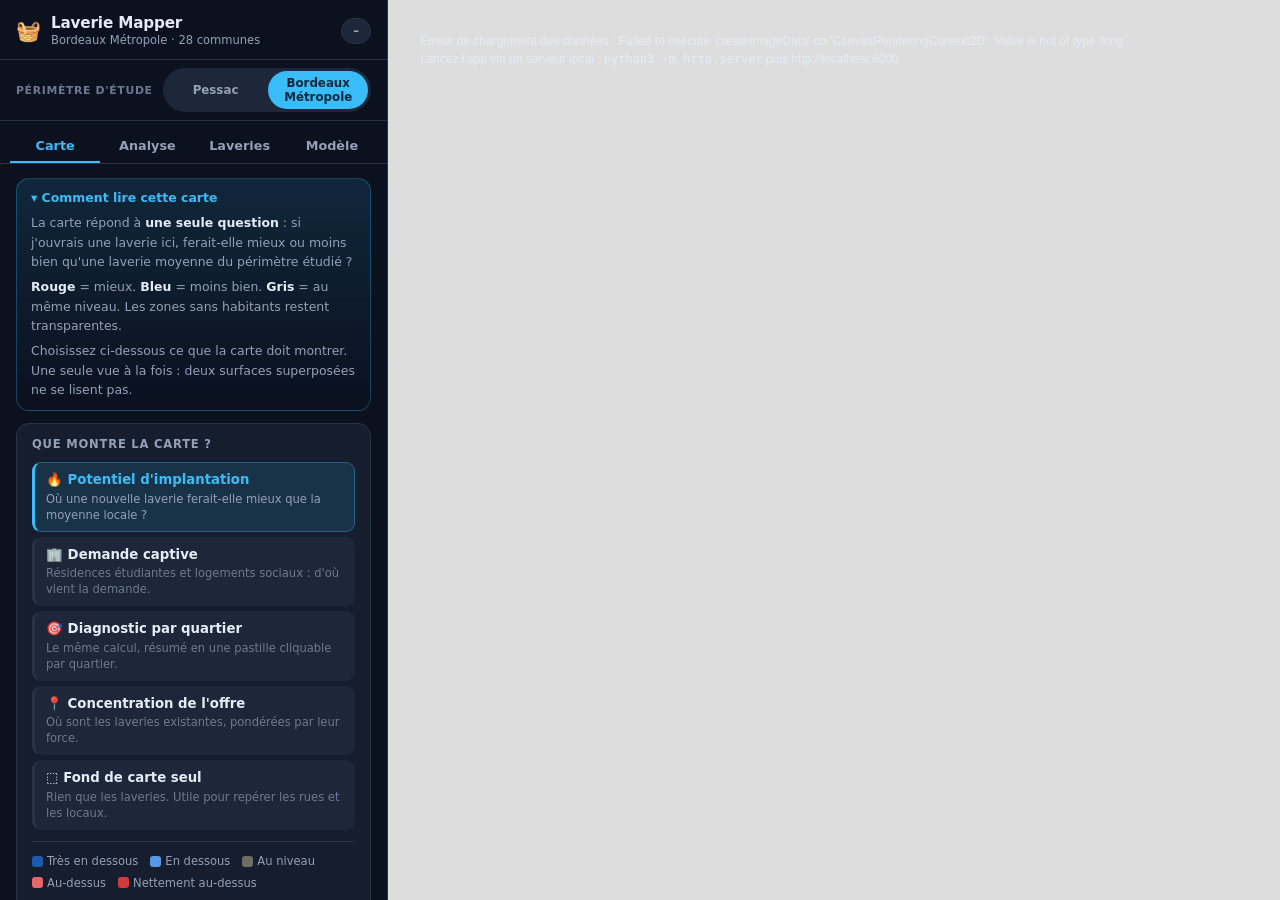
==== commit 5ccf3df3: "Balayage complet de la métropole : 158 laveries, 274 générateurs de demande Les données couvrent dés" ====
--- a/laverie-mapper.html
+++ b/laverie-mapper.html
@@ -1762,7 +1762,7 @@
 L.HeatLayer=(L.Layer?L.Layer:L.Class).extend({initialize:function(t,i){this._latlngs=t,L.setOptions(this,i)},setLatLngs:function(t){return this._latlngs=t,this.redraw()},addLatLng:function(t){return this._latlngs.push(t),this.redraw()},setOptions:function(t){return L.setOptions(this,t),this._heat&&this._updateOptions(),this.redraw()},redraw:function(){return!this._heat||this._frame||this._map._animating||(this._frame=L.Util.requestAnimFrame(this._redraw,this)),this},onAdd:function(t){this._map=t,this._canvas||this._initCanvas(),t._panes.overlayPane.appendChild(this._canvas),t.on("moveend",this._reset,this),t.options.zoomAnimation&&L.Browser.any3d&&t.on("zoomanim",this._animateZoom,this),this._reset()},onRemove:function(t){t.getPanes().overlayPane.removeChild(this._canvas),t.off("moveend",this._reset,this),t.options.zoomAnimation&&t.off("zoomanim",this._animateZoom,this)},addTo:function(t){return t.addLayer(this),this},_initCanvas:function(){var t=this._canvas=L.DomUtil.create("canvas","leaflet-heatmap-layer leaflet-layer"),i=L.DomUtil.testProp(["transformOrigin","WebkitTransformOrigin","msTransformOrigin"]);t.style[i]="50% 50%";var a=this._map.getSize();t.width=a.x,t.height=a.y;var s=this._map.options.zoomAnimation&&L.Browser.any3d;L.DomUtil.addClass(t,"leaflet-zoom-"+(s?"animated":"hide")),this._heat=simpleheat(t),this._updateOptions()},_updateOptions:function(){this._heat.radius(this.options.radius||this._heat.defaultRadius,this.options.blur),this.options.gradient&&this._heat.gradient(this.options.gradient),this.options.max&&this._heat.max(this.options.max)},_reset:function(){var t=this._map.containerPointToLayerPoint([0,0]);L.DomUtil.setPosition(this._canvas,t);var i=this._map.getSize();this._heat._width!==i.x&&(this._canvas.width=this._heat._width=i.x),this._heat._height!==i.y&&(this._canvas.height=this._heat._height=i.y),this._redraw()},_redraw:function(){var t,i,a,s,e,n,h,o,r,d=[],_=this._heat._r,l=this._map.getSize(),m=new L.Bounds(L.point([-_,-_]),l.add([_,_])),c=void 0===this.options.max?1:this.options.max,u=void 0===this.options.maxZoom?this._map.getMaxZoom():this.options.maxZoom,f=1/Math.pow(2,Math.max(0,Math.min(u-this._map.getZoom(),12))),g=_/2,p=[],v=this._map._getMapPanePos(),w=v.x%g,y=v.y%g;for(t=0,i=this._latlngs.length;i>t;t++)if(a=this._map.latLngToContainerPoint(this._latlngs[t]),m.contains(a)){e=Math.floor((a.x-w)/g)+2,n=Math.floor((a.y-y)/g)+2;var x=void 0!==this._latlngs[t].alt?this._latlngs[t].alt:void 0!==this._latlngs[t][2]?+this._latlngs[t][2]:1;r=x*f,p[n]=p[n]||[],s=p[n][e],s?(s[0]=(s[0]*s[2]+a.x*r)/(s[2]+r),s[1]=(s[1]*s[2]+a.y*r)/(s[2]+r),s[2]+=r):p[n][e]=[a.x,a.y,r]}for(t=0,i=p.length;i>t;t++)if(p[t])for(h=0,o=p[t].length;o>h;h++)s=p[t][h],s&&d.push([Math.round(s[0]),Math.round(s[1]),Math.min(s[2],c)]);this._heat.data(d).draw(this.options.minOpacity),this._frame=null},_animateZoom:function(t){var i=this._map.getZoomScale(t.zoom),a=this._map._getCenterOffset(t.center)._multiplyBy(-i).subtract(this._map._getMapPanePos());L.DomUtil.setTransform?L.DomUtil.setTransform(this._canvas,a,i):this._canvas.style[L.DomUtil.TRANSFORM]=L.DomUtil.getTranslateString(a)+" scale("+i+")"}}),L.heatLayer=function(t,i){return new L.HeatLayer(t,i)};
 </script>
   <script>
-window.__DATA__ = {"laveries": {"meta": {"ville": "Pessac", "code_insee": "33318", "code_postal": "33600", "derniere_maj": "2026-07-30", "methode": "Inventaire constitué par recherche web puis recalé et complété via l'API Google Places (scripts/enrich_google_places.py) : positions, notes, avis, horaires et téléphones officiels.", "avertissement": "Notes, avis et photos issus de l'API Google Places. Conditions Google : ne pas conserver ces contenus au-delà de 30 jours — relancer scripts/enrich_google_places.py régulièrement.", "sources_contradictoires": ["Le téléphone 05 57 35 56 40 est attribué tantôt au 35 av. Pasteur, tantôt au 23 av. Léon Duguit selon les annuaires.", "La laverie Nancel Pénard est référencée au n°84 ou au n°101 selon les sources.", "Un annuaire annonce 5 laveries à Pessac, un autre 4 : aucun ne recense les laveries captives des résidences universitaires.", "Les deux Au Fil du Linge ont été recalés sur les fiches Google fournies par l'utilisateur : l'attribution marqueur→adresse (A=Cap de Bos, B=centre) est déduite de la position sur la carte, à confirmer.", "Trois doublons ont été mis au jour au fil de l'enrichissement : Laverie Saige / Lavomatic Centre, puis 23 av. Léon Duguit / Résidence Durkheim (même place_id Google)."], "derniere_maj_google": "2026-07-30", "perimetre": "L'inventaire contient les laveries de Pessac ET celles des communes voisines situées dans l'emprise du carroyage INSEE (marquées hors_commune). Ces dernières comptent comme concurrentes mais sont exclues des statistiques et du contrôle de fiabilité de Pessac."}, "laveries": [{"id": "au-fil-du-linge-cap-de-bos", "nom": "Au Fil du Linge — Cap de Bos", "adresse": "Centre Commercial Cap de Bos, 14 rue d'Artois, 33600 Pessac", "quartier": "Cap de Bos", "lat": 44.792310099999995, "lon": -0.6826390000000001, "coord_precision": "google", "type": "chaine", "enseigne": "Au Fil du Linge", "statut": "actif", "telephone": "07 83 28 67 93", "site_web": "http://www.aufildulinge.com/Pessac/index.html", "surface_m2": null, "nb_lave_linge": null, "nb_seche_linge": null, "prix_cycle_8kg": null, "horaires": "lundi: 06:00 – 21:00 ; mardi: 06:00 – 21:00 ; mercredi: 06:00 – 21:00 ; jeudi: 06:00 – 21:00 ; vendredi: 06:00 – 21:00 ; samedi: 06:00 – 21:00 ; dimanche: 06:00 – 21:00", "ouvert_24_7": false, "note_google": 4.3, "nb_avis": 59, "note_source": "API Google Places (officiel)", "note_fiabilite": "officielle", "place_id": "ChIJmxUmPdjbVA0RdzmFzkb5L6s", "photos": [], "avis": [{"auteur": "Lluna Luminais", "note": 1, "texte": "Je suis venu pour trois machines de linge, ils disent utiliser de la lessive, je me demande bien quel style de lessive ils utilisent étant donné l'odeur de moisi qui ressort de mes vêtements actuellement\nJe suis extrêmement déçu, l'impression de m'être fait pigeonner À 10€, LA machine\nLes soi-disant sèche-linge ne sèche, rien trois fois que je relance la même machine, car elle est encore trempée, elle dégouline . L'odeur du sèche-linge, je vous en parle même pas Obligé d'aller dans une autre laverie pour tout relaver encore une fois\nExtrêmement déçu sale, je déconseille Sauf si vous aimez l'odeur des champignons sur vos vêtements", "date": "il y a 6 mois", "source": "Google Places"}, {"auteur": "Ld Emilie", "note": 4, "texte": "Superbe laverie, propre et moderne! Avec une lessive écologique qui plus est ! Le seul bemole serait l'espace détente, qui ne permet pas de s'asseoir confortablement ... Il n'y a qu'un tabouret sans dossier, étant petite de taille, c'était tout sauf confortable ! Heureusement la laverie était assez propre pour que je sois assez en confiance pour m'installer par terre le temps du lavage de mon linge, et ça c'est rare!", "date": "il y a 6 ans", "source": "Google Places"}, {"auteur": "Julien MATHIEUX", "note": 4, "texte": "Machines récentes très efficaces et lessive fournie avec c'est très pratique. Le fait de pouvoir payer par CB est très sympa aussi. Dommage que les clients soit aussi irrespectueux car je suis venu ce dimanche et le sol est vraiment très sale. Bonne continuation.", "date": "il y a 3 ans", "source": "Google Places"}, {"auteur": "Mag Da", "note": 1, "texte": "Laverie hyper sale, machine à laver qui n'essore pas, et pour couronner le tout mon linge ressort avec des grosses traînées de graisse noire d'origine inconnue !!!!! Je n'essaie même pas les sèche-linge, et comprends mieux pourquoi la laverie est déserte. Une honte !!!!\nPourquoi le zéro étoiles n'existe pas ?", "date": "il y a un an", "source": "Google Places"}, {"auteur": "Maëlys Cnde", "note": 5, "texte": "Laverie très clean, et bien entretenue ! Je ne savais pas que la lessive était inclue dans le lavage, et était un peu réticente quant à l’odeur (je suis très exigeante  sur ça), je n’ai pas été déçue, ma couette sent vraiment très bon !\nPrix très correct et lavage rapide (60° = 47 min). Dommage qu’il n’y ait qu’une machine de 13kg, elle était occupée quand je suis venue, j’ai donc lavé ma couette dans celle de 20kg.\nLa laverie possède le relais amazon locker ce qui peut être très pratique !", "date": "il y a 4 ans", "source": "Google Places"}], "acces": {"parking": true, "arret_tc_a_moins_300m": null, "generateurs_flux": ["centre commercial"]}, "sources": ["justacote.com", "aufildulinge.com", "facebook.com/laverieaufildulingecapdebos", "laverie24.fr"], "notes_terrain": "Équipement Electrolux récent, lessive professionnelle incluse, paiement sans contact. Sert aussi de point relais Mondial Relay et Vinted Go — flux additionnel intéressant.", "a_verifier": true, "google_maps_url": "https://maps.google.com/?cid=12335351986898942327&g_mp=CiVnb29nbGUubWFwcy5wbGFjZXMudjEuUGxhY2VzLkdldFBsYWNlEAIYBCAA", "nom_google": "Laverie Au Fil du Linge", "adresse_google": "14 Rue d'Artois, 33600 Pessac, France", "nb_lave_linge_hs": null, "nb_seche_linge_hs": null}, {"id": "au-fil-du-linge-pasteur", "nom": "Au Fil du Linge — Pessac Centre", "adresse": "35 avenue Pasteur, 33600 Pessac", "quartier": "Centre / Bourg", "lat": 44.805596, "lon": -0.6334837999999999, "coord_precision": "google", "type": "chaine", "enseigne": "Au Fil du Linge", "statut": "actif", "telephone": "06 50 74 16 94", "site_web": "http://www.aufildulinge.com/", "surface_m2": null, "nb_lave_linge": null, "nb_seche_linge": null, "prix_cycle_8kg": null, "horaires": "lundi: 06:00 – 21:00 ; mardi: 06:00 – 21:00 ; mercredi: 06:00 – 21:00 ; jeudi: 06:00 – 21:00 ; vendredi: 06:00 – 21:00 ; samedi: 06:00 – 21:00 ; dimanche: 06:00 – 21:00", "ouvert_24_7": false, "note_google": 4.3, "nb_avis": 30, "note_source": "API Google Places (officiel)", "note_fiabilite": "officielle", "place_id": "ChIJU0GPKADZVA0RqqH8rzOBDoE", "photos": [], "avis": [{"auteur": "Wilfried Baccam", "note": 1, "texte": "Bonjour,\n\nJ’ai rencontré des problemes le dimanche 10 Mai au niveau de votre machine à laver numero 1 qui s’est arreté puis m’a demandé de repayé , j’ai donc repayé et la machine a fui et a laissé mes vetements completement imbibés d’eau (j’ai donc perdu 8euros) j’ai du utilisé la machine a lavé numero 4 et payé 10 euros. Puis j’ai utilisé le seche linge numero 7, pareil, un bug, il sonnait en permanence,  (encore 4 euros de perdu)j’ai du attendre et prendre le seche linge numero 6. J’ai laissé plusieurs messages et appeler plusieurs fois sans nouvelles. Je trouve ca inadmissible la perte d’argent et la perte de temps donc je deconseille fortement cette laverie, il n’y a aucun retour et aucun moyen de communiqué avec eux. A fuir !", "date": "il y a 2 mois", "source": "Google Places"}, {"auteur": "Poussi cedric", "note": 5, "texte": "Très satisfait.\nJ'ai eu un pti contretemps avec la station de paiement et j'ai dû faire appel a la hotline.\nTrès rapidement j'ai été en ligne avec un conseiller du nom d'Erwan qui a été super réactif et efficace pour me débloquer la situation.\nMerci a lui !", "date": "il y a un an", "source": "Google Places"}, {"auteur": "Alexis Lacombe", "note": 4, "texte": "Laverie avec des machines assez faciles à utiliser. Habitué de cette laverie depuis plusieurs mois. Seuls bémols, peut être le nombre de sèches linges (2 pour 5 machines), mais surtout l'efficacité des sèches linges. Le temps étant réduit depuis quelques mois, passant de 15 à 12 min puis 10 min désormais. Les cycles ne sèchent pas correctement même quand ils sont au nombre de 3 donc 30 min pour une quantité de linge remplissant le tier de celui-ci. Le prix lui n'a pas baissé avec le temps de mise en route des sèches linges malheureusement. Je comprends bien qu'il faut prendre en compte la quantité de linge pour le nombre de cycle à lancer mais avec une efficacité constante et un temps de cycle réduit, c'est le coût à chaque venue qui prend son envol. Je trouve dommage que les bénéfices prennent le pas sur la qualité du service.", "date": "il y a 2 ans", "source": "Google Places"}, {"auteur": "Anne-Sophie", "note": 3, "texte": "Laverie agréable et très propre. Plusieurs capacités de machines. Paiement facile par carte.\nEn revanche j'ai l'impression que l'on ne peut pas adapter la température de lavage et la puissance de l'essorage, ou alors c'est mal expliqué.\nPar ailleurs, je trouve l'odeur de la lessive  désagréable et beaucoup trop forte.", "date": "il y a 3 ans", "source": "Google Places"}, {"auteur": "Chloe Francois", "note": 5, "texte": "Laverie moderne, agréable et propre. L’assistance téléphonique est très facilement disponible, j’ai dû les appeler pour les questionner sur l’ozone, l’échange avec le Monsieur était très agréable.\nJe ne connaissais pas le mode de lavage à l’Ozone et en suis très satisfaite. Mon linge est propre et sent le frais. Je recommande!", "date": "il y a 3 ans", "source": "Google Places"}], "acces": {"parking": null, "arret_tc_a_moins_300m": true, "generateurs_flux": ["centre-ville"]}, "sources": ["pagesjaunes.fr", "bottin.fr", "facebook.com/laverieaufildulingepessac"], "notes_terrain": "Second site du réseau Au Fil du Linge à Pessac. Téléphone possiblement erroné : le même numéro est attribué au 23 av. Léon Duguit par d'autres annuaires.", "a_verifier": true, "google_maps_url": "https://maps.google.com/?cid=9299512339562537386&g_mp=CiVnb29nbGUubWFwcy5wbGFjZXMudjEuUGxhY2VzLkdldFBsYWNlEAIYBCAA", "nom_google": "Laverie Au Fil du Linge", "adresse_google": "35 Av. Pasteur, 33600 Pessac, France", "nb_lave_linge_hs": null, "nb_seche_linge_hs": null}, {"id": "laverie-compostelle", "nom": "Laverie Pessac-Compostelle", "adresse": "Centre Commercial Compostelle, rue de Compostelle, 33600 Pessac", "quartier": "Campus / Compostelle (est)", "lat": 44.7934079, "lon": -0.6062552999999999, "coord_precision": "google", "type": "independant", "enseigne": null, "statut": "actif", "telephone": "05 56 20 69 72", "site_web": "http://www.brugere-equipement.fr/", "surface_m2": null, "nb_lave_linge": null, "nb_seche_linge": null, "prix_cycle_8kg": null, "horaires": "lundi: 07:00 – 22:00 ; mardi: 07:00 – 22:00 ; mercredi: 07:00 – 22:00 ; jeudi: 07:00 – 22:00 ; vendredi: 07:00 – 22:00 ; samedi: 07:00 – 22:00 ; dimanche: 07:00 – 22:00", "ouvert_24_7": false, "note_google": 4.3, "nb_avis": 86, "note_source": "API Google Places (officiel)", "note_fiabilite": "officielle", "place_id": "ChIJLw5ArZjYVA0RRii5Un4w_jI", "photos": [], "avis": [{"auteur": "Laura Logodin", "note": 5, "texte": "J'ai utilisé deux laves-linge et un sèche-linge qui fonctionnaient parfaitement. Par ailleurs, l'endroit était très propre. Par contre, il me semble qu'il n'y ait plus que des machines de 8 et 18kg pour laver son linge. En tout cas, je recommande fortement !", "date": "il y a 10 mois", "source": "Google Places"}, {"auteur": "Rosalina", "note": 4, "texte": "Dommage pas de wifi ni prises pour charger son téléphone en attendant. sinon prix très raisonnable pour les étudiants et même pour  les habitants à côté. :)", "date": "il y a 2 ans", "source": "Google Places"}, {"auteur": "Guillaume Laffray", "note": 5, "texte": "Bonjour, je suis venu aujourd'hui pour la première fois dans cet établissement et je l'ai trouvé propre et soigné. Je n'ai pas compris immédiatement comment fonctionnais les machines mais c'est parce que c'était la première fois que j'allais dans ce genre d'établissement. Les prix sont tout a fait correct que ce soit pour les laves linges ou les séchoirs. Par ailleurs le fait de proposer des laves linges grande capacité est un plus pour les gens qui souhaitent venir laver des affaires volumineuse. Bref c'est décidé je sais où je viendrais laver les affaires. Merci", "date": "il y a 7 ans", "source": "Google Places"}, {"auteur": "Ghalia Meriouch", "note": 3, "texte": "Les prix ont augmenté, et une drôle d'odeur reste sur les vêtements après le lavage.... mais fait le taffe", "date": "il y a un an", "source": "Google Places"}, {"auteur": "Hugo Doyen", "note": 2, "texte": "Le lieu est propre et les machines sont pour du libre service bien.\nLe fonctionnement est difficile a comprendre au début mais dès qu'on comprend tout va bien mieux.\nCependant, ne PAS UTILISER leur lessive! La lessive, une fois que vous avez laver vos vêtements... et bien... ça pue... une mauvais odeur en sort (et j'ai vérifier que ce n'était pas la machine mais bien la lessive et je confirme que c'était la lessive).\nLes vêtements sont lavés... mais pus", "date": "il y a 2 ans", "source": "Google Places"}], "acces": {"parking": true, "arret_tc_a_moins_300m": null, "generateurs_flux": ["centre commercial"]}, "sources": ["justacote.com", "bottin.fr", "guide-bordeaux-gironde.com", "helpmecovid.com"], "notes_terrain": "La laverie la mieux notée avec le plus grand volume d'avis (~70) : établissement bien installé. Retours positifs sur la propreté et la simplicité d'usage.", "a_verifier": true, "google_maps_url": "https://maps.google.com/?cid=3674427665092782150&g_mp=CiVnb29nbGUubWFwcy5wbGFjZXMudjEuUGxhY2VzLkdldFBsYWNlEAIYBCAA", "nom_google": "Laverie Pessac-Compostelle", "adresse_google": "Rue Compostelle Centre Commercial Compostelle 33600, 33600 Pessac, France", "nb_lave_linge_hs": null, "nb_seche_linge_hs": null}, {"id": "laverie-nancel-penard", "nom": "Laverie Automatique de Pessac", "adresse": "84 (ou 101) avenue du Docteur Nancel Pénard, 33600 Pessac", "quartier": "Centre / Bourg (nord)", "lat": 44.808465299999995, "lon": -0.6309298999999999, "coord_precision": "google", "type": "independant", "enseigne": null, "statut": "actif", "telephone": null, "site_web": null, "surface_m2": null, "nb_lave_linge": null, "nb_seche_linge": null, "prix_cycle_8kg": null, "horaires": "lundi: 07:30 – 22:00 ; mardi: 07:30 – 22:00 ; mercredi: 07:30 – 22:00 ; jeudi: 07:30 – 22:00 ; vendredi: 07:30 – 22:00 ; samedi: 07:30 – 22:00 ; dimanche: 07:30 – 22:00", "ouvert_24_7": false, "note_google": 5, "nb_avis": 3, "note_source": "API Google Places (officiel)", "note_fiabilite": "officielle", "place_id": "ChIJqwlX3t7ZVA0Rqh7a_Bm8rNo", "photos": [], "avis": [{"auteur": "Idir Idjerouidene", "note": 5, "texte": "Récemment rénovée. J’y vais depuis qu’elle est propre. Les machines sont nouvelles et fonctionnent très bien.", "date": "il y a 9 mois", "source": "Google Places"}, {"auteur": "Anzo Watanabe", "note": 5, "texte": "nouvelle révonation. vraiment bien.", "date": "il y a 3 mois", "source": "Google Places"}, {"auteur": "Christel Chaineaud", "note": 5, "texte": "Propre et des machines pour couettes etc.....Top.", "date": "il y a 2 mois", "source": "Google Places"}], "acces": {"parking": null, "arret_tc_a_moins_300m": null, "generateurs_flux": []}, "sources": ["laveriesfrance.fr", "laverie24.fr", "annuaires"], "notes_terrain": "Note de 5,0 à prendre avec prudence : sans le nombre d'avis, une note parfaite repose souvent sur 1 ou 2 votes. Numéro de rue incertain (84 ou 101).", "a_verifier": true, "google_maps_url": "https://maps.google.com/?cid=15757176016064880298&g_mp=CiVnb29nbGUubWFwcy5wbGFjZXMudjEuUGxhY2VzLkdldFBsYWNlEAIYBCAA", "nom_google": "Laverie automatique de Pessac", "adresse_google": "84 Av. Dr Nancel Penard, 33600 Pessac, France", "nb_lave_linge_hs": null, "nb_seche_linge_hs": null}, {"id": "laverie-de-saige", "nom": "Laverie de Saige", "adresse": "20 rue de l'Horloge, Centre Commercial Saige-Formanoir, 33600 Pessac", "quartier": "Saige (Formanoir)", "lat": 44.7911449, "lon": -0.6324997, "coord_precision": "google", "type": "independant", "enseigne": null, "statut": "actif", "telephone": "05 56 46 01 37", "site_web": null, "surface_m2": null, "nb_lave_linge": 8, "nb_seche_linge": 4, "prix_cycle_8kg": null, "horaires": "lundi: 08:30 – 20:00 ; mardi: 08:30 – 20:00 ; mercredi: 08:30 – 20:00 ; jeudi: 08:30 – 20:00 ; vendredi: 08:30 – 20:00 ; samedi: 08:30 – 20:00 ; dimanche: 08:30 – 20:00", "ouvert_24_7": false, "note_google": 1.9, "nb_avis": 26, "note_source": "API Google Places (officiel)", "note_fiabilite": "officielle", "place_id": "ChIJCd2wpt3YVA0R4m0CC3MFtAs", "photos": [], "avis": [{"auteur": "aslihan doghan", "note": 1, "texte": "Ma couette blanche est sortie tachée avec de l’huile noire qui se trouve sur le join du hublot (machine 2 ou 3) sans parler du bruit qu’elle fait lors de l’essorage.\nL’incivilité des gens qui laissent leur linge dans la machine et viennent le récupérer une heure plus tard.\nUniquement 4 machines fonctionnent.\nEndroit sale.\nIl n’y a pas de banc pour s’assoir.", "date": "il y a un an", "source": "Google Places"}, {"auteur": "Dimitri Hourtiguet", "note": 1, "texte": "Très très sale c'est du jamais vu! Un coup de serpillère est NECESSAIRE!\nPas de paiement en carte bleue ?\nLes machines sont très vieilles, 4 machines sur 8 sont en pannes (dont 2 depuis au moins 2020), 2 sèche-linge sur 4 en panne (dont 1 depuis au moins 2020)\nLe service client est inexistant quand la machine tombe en panne : aucun remboursement alors que l'on a payé (pas de réponses aux numéros de téléphone inscrit en cas de besoin), cela m'est déjà arrivé ainsi qu'à d'autres clients lorsque j'ai eu l'occasion de discuter avec eux en attendant une machine vu que la moitié (littéralement) sont en panne)", "date": "il y a un an", "source": "Google Places"}, {"auteur": "Manon Denner", "note": 1, "texte": "Tout mon linge est ressorti avec des espèces de taches de cambouis. 300€ de vêtements facile à jeter à la poubelle, une horreur", "date": "il y a un an", "source": "Google Places"}, {"auteur": "Deen Ette", "note": 1, "texte": "Par où commencer...\nHygiène : immonde\nÉtat : des hublots qui ne ferment pas\nEt surtout, ne vous fiez pas à ce qui est écrit  : ça fermera quand le proprio le décidera, et non pas aux horaires indiqués sur Google ou sur la porte.\nFaut vraiment que la machine soit en panne pour aller là-bas !", "date": "il y a 5 ans", "source": "Google Places"}, {"auteur": "Ghislaine Lapeyre", "note": 1, "texte": "Laverie très sale\nOn ne peut même pas payer en CB\n2 lave linge en panne même pas réparé\nLes personnes qui s occupe de ce lieu ont tout à revoir\nHygiène devrait se déplacer et faire fermer cet endroit", "date": "il y a un an", "source": "Google Places"}], "acces": {"parking": true, "arret_tc_a_moins_300m": true, "generateurs_flux": ["centre commercial", "grand ensemble Saige", "tram B"]}, "sources": ["pagesjaunes.fr", "yelp.fr", "gowork.fr", "laverie24.fr", "annuaire-entreprises.data.gouv.fr (SIREN 500 349 790)", "waze (place_id)"], "notes_terrain": "FUSION de deux fiches doublons de l'inventaire initial (« Laverie Saige » et « Lavomatic Pessac Centre ») : même adresse, mêmes horaires, même établissement. SARL indépendante créée en 2007. Note officielle Google de 1,9/5 sur 26 avis dans un quartier à forte demande (grand ensemble, tram B) : c'est le signal d'opportunité le plus net de la commune — machines non rénovées d'après les avis. Parc déduit des avis Google (déc. 2024) : « 4 machines sur 8 sont en panne (dont 2 depuis au moins 2020), 2 sèche-linge sur 4 en panne ». Pas de paiement CB. Hygiène très dégradée, linge ressorti taché de cambouis (plusieurs avis concordants), service client injoignable, horaires non respectés.", "a_verifier": true, "google_maps_url": "https://maps.google.com/?cid=843305021889211874&g_mp=CiVnb29nbGUubWFwcy5wbGFjZXMudjEuUGxhY2VzLkdldFBsYWNlEAIYBCAA", "nom_google": "Laverie de Saige", "adresse_google": "20 Rue de l'Horloge, 33600 Pessac, France", "nb_lave_linge_hs": 4, "nb_seche_linge_hs": 2}, {"id": "laverie-leon-duguit", "nom": "Laverie Résidence Émile Durkheim (23 av. Léon Duguit)", "adresse": "23 avenue Léon Duguit, 33600 Pessac", "quartier": "Campus", "lat": 44.799405799999995, "lon": -0.6141742, "coord_precision": "google", "type": "captif", "enseigne": "CROUS", "statut": "actif", "telephone": "05 57 35 56 40", "site_web": null, "surface_m2": null, "nb_lave_linge": null, "nb_seche_linge": null, "prix_cycle_8kg": 3.0, "horaires": "lundi: 08:00 – 22:00 ; mardi: 08:00 – 22:00 ; mercredi: 08:00 – 22:00 ; jeudi: 08:00 – 22:00 ; vendredi: 08:00 – 22:00 ; samedi: 08:00 – 23:00 ; dimanche: 08:00 – 23:00", "ouvert_24_7": false, "note_google": 2.6, "nb_avis": 20, "note_source": "API Google Places (officiel)", "note_fiabilite": "officielle", "place_id": "ChIJL7NdleTZVA0RVg1XjUupZXc", "photos": [], "avis": [{"auteur": "Jade Quintana", "note": 5, "texte": "Toute les machines marchent et les sèches linge sèche assez bien mais les jean reste légèrement humide sinon tout est bien et ça sent bon", "date": "il y a 6 mois", "source": "Google Places"}, {"auteur": "Armelle MOREAU", "note": 3, "texte": "3 euros c'est ok, la lessive sent souvent bon à la sortie. Mais le lavage est assez rude et peut vite abîmer les vêtement il faut penser à changer le programme de soi même ^^\nSinon y a du monde le dimanche et une machine de plus ne ferait de mal à personne", "date": "il y a 10 mois", "source": "Google Places"}, {"auteur": "Eva Ellora", "note": 1, "texte": "La laverie est censée être ouverte à 8h il est 9h et elle est fermée. J'ai un planning serré je sais pas où trouver le temps d'aller faire ma machine ou même si elle sera ouverte quand j'irai la prochaine fois.", "date": "il y a 2 ans", "source": "Google Places"}, {"auteur": "Paola Carrillo", "note": 1, "texte": "PAs du tout recommendable!! 2 machines en panne. Machine pour les payments fonctionne quand elle veut et personne qui repond au telephone.\nIl y a toujours des tas de vetements des personnes qui doivent revenir 2 et 3 fois pour ressayer de laver leurs linge.\nInconcevable.", "date": "il y a 6 ans", "source": "Google Places"}, {"auteur": "Mohamed Essaffani", "note": 1, "texte": "Horrible lavage totalement artificiel\nPourquoi les vetements ne sechent pas au bout de 2 sechages.", "date": "il y a un an", "source": "Google Places"}], "acces": {"parking": true, "arret_tc_a_moins_300m": true, "generateurs_flux": ["campus universitaire", "tram B"]}, "sources": ["bottin.fr", "france-streets.openalfa.com", "mappy.com", "pagesjaunes.fr", "pressings.nosavis.com", "ville-data.com"], "notes_terrain": "FUSION : « 23 av. Léon Duguit » et « Résidence Émile Durkheim » pointent vers le même lieu Google (place_id identique) — c'est un seul établissement, la laverie de la résidence CROUS Durkheim. Les annuaires la référençaient sous deux noms. 2,6/5 sur 20 avis. Prix relevé dans un avis Google : « 3 euros c'est ok ». Affluence le dimanche, un avis réclame une machine supplémentaire. Ouverture pas toujours respectée.", "a_verifier": true, "google_maps_url": "https://maps.google.com/?cid=8603468805120134486&g_mp=CiVnb29nbGUubWFwcy5wbGFjZXMudjEuUGxhY2VzLkdldFBsYWNlEAIYBCAA", "nom_google": "Laverie", "adresse_google": "23 Av. Léon Duguit, 33600 Pessac, France", "nb_lave_linge_hs": null, "nb_seche_linge_hs": null}, {"id": "laverie-crous-bardanac", "nom": "Laverie CROUS — Bardanac (Village universitaire)", "adresse": "20 avenue de Bardanac, 33600 Pessac", "quartier": "Campus", "lat": 44.7940687, "lon": -0.6128639, "coord_precision": "google", "type": "captif", "enseigne": "CROUS", "statut": "actif", "telephone": null, "site_web": null, "surface_m2": null, "nb_lave_linge": 8, "nb_seche_linge": 2, "prix_cycle_8kg": null, "horaires": "lundi: 08:00 – 22:00 ; mardi: 08:00 – 22:00 ; mercredi: 08:00 – 22:00 ; jeudi: 08:00 – 22:00 ; vendredi: 08:00 – 22:00 ; samedi: 08:00 – 22:00 ; dimanche: 08:00 – 22:00", "ouvert_24_7": false, "note_google": 2.6, "nb_avis": 50, "note_source": "API Google Places (officiel)", "note_fiabilite": "officielle", "place_id": "ChIJpy7mdhXZVA0RVlhokkvmVdk", "photos": [], "avis": [{"auteur": "Nelson Nelson", "note": 1, "texte": "Expérience catastrophique. Les lave linge sont constamment en panne. Le service de la laverie est impossible à contacter. Il n'y a pas de numéro à appeler et ils répondent au mails avec plusieurs jours de délais.\nLa température à l'intérieur de la laverie est proche de celle d'un saunas.\nVraiment si vous avez une autre option allez-y.", "date": "il y a 3 mois", "source": "Google Places"}, {"auteur": "Hiba Idrissi", "note": 1, "texte": "C’est toujours nul. Des machines qui ne marchent pas et d’argent gaspillé pour refaire le linge dans une autre machine car malheureusement l’autre ne fonctionne pas et ils nous disent rien donc on finit par payer en double.", "date": "il y a 3 mois", "source": "Google Places"}, {"auteur": "Rosalie Gaillard", "note": 2, "texte": "généralement 1/3 des machines ne marchent pas ce qui est vraiment énervant en plus elle n’ouvre pas l’heure. Quand il fait beau il fait très chaud à l’intérieur puisque le soleil tape contre les vitres mais encore si il y aurait que ça je ne serai pas entrain de mettre un avis pourri sur cette laverie.😐", "date": "il y a un an", "source": "Google Places"}, {"auteur": "elodie blairet", "note": 4, "texte": "Dans l'ensemble très pratique, lieu propre. Attention, il n'y a que deux sèches-linge donc selon la fréquentation, il faut attendre plusieurs minutes (voire dizaine de minutes). Mais il y a 8 machines à laver alors c'est très rare de devoir attendre. Il y a également un distributeur avec friandises et boissons froides ainsi qu'une machine à café qui fait plusieurs boissons chaudes. De plus, étant donné que c'est réservé aux étudiants, il n'y a la possibilité de payer que grâce à la carte Izly. Pour finir, il n'y a pas internet mais vous pouvez l'avoir en utilisant vos données mobiles, on capte bien.", "date": "il y a 6 ans", "source": "Google Places"}, {"auteur": "Ilan Cordeau", "note": 4, "texte": "Le lieu était propre, les machines pas odorantes cependant la dose de lessive avait l'air faible pour le cycle que j'ai choisi (30°). Ce que je trouve de négatif sont surtout la taille des machines à laver vraiment petite pour une semaine de linge.\nJe recommande quand même le lieu il assure globalement ses fonctions.", "date": "il y a 3 ans", "source": "Google Places"}], "acces": {"parking": false, "arret_tc_a_moins_300m": true, "generateurs_flux": ["résidences universitaires"]}, "sources": ["laverie24.fr", "annuaires"], "notes_terrain": "Usage principalement réservé aux résidents CROUS : absorbe une partie de la demande étudiante sans concurrencer frontalement une laverie de ville. Parc déduit des avis Google : « 8 machines à laver », « il n'y a que deux sèche-linge » — d'où l'attente signalée. Pannes fréquentes (1/3 des machines), local surchauffé l'été, paiement par carte étudiante uniquement.", "a_verifier": true, "google_maps_url": "https://maps.google.com/?cid=15660676491504015446&g_mp=CiVnb29nbGUubWFwcy5wbGFjZXMudjEuUGxhY2VzLkdldFBsYWNlEAIYBCAA", "nom_google": "Laverie Crous", "adresse_google": "20 Av. de Bardanac, 33600 Pessac, France", "nb_lave_linge_hs": null, "nb_seche_linge_hs": null}, {"id": "google-r3m3cws0qqbi", "nom": "Laverie CROUS — Henri Vizioz", "adresse": "4 Av. Henri Vizioz, 33600 Pessac, France", "quartier": "Saige / Campus", "lat": 44.7952231, "lon": -0.6215195, "coord_precision": "google", "type": "captif", "enseigne": "CROUS", "statut": "actif", "telephone": null, "site_web": null, "surface_m2": null, "nb_lave_linge": null, "nb_seche_linge": null, "prix_cycle_8kg": null, "horaires": null, "ouvert_24_7": false, "note_google": null, "nb_avis": null, "note_source": null, "note_fiabilite": null, "place_id": "ChIJw8FvFQDZVA0R3M3cwS0qQbI", "photos": [], "avis": [], "acces": {"parking": null, "arret_tc_a_moins_300m": null, "generateurs_flux": []}, "sources": ["Google Places"], "notes_terrain": "Découverte via Google Places. Laverie de résidence universitaire : demande captive.", "a_verifier": true, "google_maps_url": "https://maps.google.com/?cid=12844593988251733468&g_mp=CiVnb29nbGUubWFwcy5wbGFjZXMudjEuUGxhY2VzLkdldFBsYWNlEAIYBCAA", "nom_google": "Laverie crous", "adresse_google": "4 Av. Henri Vizioz, 33600 Pessac, France", "nb_lave_linge_hs": null, "nb_seche_linge_hs": null}, {"id": "google-r2yowolwmuhw", "nom": "Laverie CROUS — RU2", "adresse": "Canton de Pessac-2, 33600 Pessac, France", "quartier": "Campus", "lat": 44.800140899999995, "lon": -0.6109214, "coord_precision": "google", "type": "captif", "enseigne": "CROUS", "statut": "actif", "telephone": null, "site_web": null, "surface_m2": null, "nb_lave_linge": null, "nb_seche_linge": null, "prix_cycle_8kg": null, "horaires": "lundi: 14:00 – 23:00 ; mardi: 14:00 – 23:00 ; mercredi: 14:00 – 23:00 ; jeudi: 14:00 – 23:00 ; vendredi: 14:00 – 23:00 ; samedi: 07:00 – 23:00 ; dimanche: 07:00 – 23:00", "ouvert_24_7": false, "note_google": 1, "nb_avis": 4, "note_source": "API Google Places (officiel)", "note_fiabilite": "officielle", "place_id": "ChIJNc94bwDZVA0R2yowolWmuHw", "photos": [], "avis": [{"auteur": "Mohamed Essaffani", "note": 1, "texte": "Vous vous foutez le doigt dans l'oeil si vous pensez que vous allez me voler comme ça sans que je n'intervienne pas. REPONDEZ AU TELEPHONE !!!!!", "date": "il y a un mois", "source": "Google Places"}, {"auteur": "Téo GAUDIN", "note": 1, "texte": "Lave-linge et sèche-linge trop sou ent en panne !!! Je me demande à quoi sert l'argent de tous les étudiants qui viennent ! Il faudrait penser à changer les machines si elles tombent tout le temps en panne !!", "date": "il y a un an", "source": "Google Places"}, {"auteur": "maxence hubert", "note": 1, "texte": "Littéralement le sèche linge du haut qui ne sèche pas le linge", "date": "il y a 7 mois", "source": "Google Places"}, {"auteur": "Iulian VLAS", "note": 1, "texte": "Souvent en panne", "date": "il y a un an", "source": "Google Places"}], "acces": {"parking": null, "arret_tc_a_moins_300m": null, "generateurs_flux": []}, "sources": ["Google Places"], "notes_terrain": "Découverte via Google Places. Laverie de résidence universitaire : demande captive.", "a_verifier": true, "google_maps_url": "https://maps.google.com/?cid=8987115943141321435&g_mp=CiVnb29nbGUubWFwcy5wbGFjZXMudjEuUGxhY2VzLkdldFBsYWNlEAIYBCAA", "nom_google": "Laverie CROUS - RU2", "adresse_google": "Canton de Pessac-2, 33600 Pessac, France", "nb_lave_linge_hs": null, "nb_seche_linge_hs": null}, {"id": "voisine-5sh4pts5ew", "nom": "Laverie Arlac (33700 Mérignac)", "adresse": "1 Rue d'Arlac, 33700 Mérignac, France", "quartier": null, "lat": 44.825356199999995, "lon": -0.6142453, "coord_precision": "google", "type": "independant", "enseigne": null, "statut": "actif", "hors_commune": true, "telephone": "06 22 56 98 01", "site_web": null, "surface_m2": null, "nb_lave_linge": null, "nb_seche_linge": null, "nb_lave_linge_hs": null, "nb_seche_linge_hs": null, "prix_cycle_8kg": null, "horaires": "lundi: 08:00 – 20:30 ; mardi: 08:00 – 20:30 ; mercredi: 08:00 – 20:30 ; jeudi: 08:00 – 20:30 ; vendredi: 08:00 – 20:30 ; samedi: 08:00 – 20:30 ; dimanche: 08:00 – 20:30", "ouvert_24_7": false, "note_google": 4.6, "nb_avis": 120, "note_source": "API Google Places (officiel)", "note_fiabilite": "officielle", "place_id": "ChIJ67mQnm7YVA0RK5Sh4Pts5ew", "google_maps_url": "https://maps.google.com/?cid=17070169791679009835&g_mp=Cidnb29nbGUubWFwcy5wbGFjZXMudjEuUGxhY2VzLlNlYXJjaFRleHQQAhgEIAA", "photos": [], "avis": [], "acces": {"parking": null, "arret_tc_a_moins_300m": null, "generateurs_flux": []}, "sources": ["Google Places"], "notes_terrain": "Commune voisine. Comptée comme concurrente parce que l'emprise de la demande dépasse Pessac, mais exclue des statistiques et du contrôle de fiabilité de la commune.", "a_verifier": true}, {"id": "voisine-dowsdrrcpc", "nom": "Laverie Gradignan (33170 Gradignan)", "adresse": "28bis Cr du Général de Gaulle, 33170 Gradignan, France", "quartier": null, "lat": 44.78523510000001, "lon": -0.6054866999999999, "coord_precision": "google", "type": "independant", "enseigne": null, "statut": "actif", "hors_commune": true, "telephone": "05 56 20 69 72", "site_web": null, "surface_m2": null, "nb_lave_linge": null, "nb_seche_linge": null, "nb_lave_linge_hs": null, "nb_seche_linge_hs": null, "prix_cycle_8kg": null, "horaires": "lundi: 07:00 – 22:00 ; mardi: 07:00 – 22:00 ; mercredi: 07:00 – 22:00 ; jeudi: 07:00 – 22:00 ; vendredi: 07:00 – 22:00 ; samedi: 07:00 – 22:00 ; dimanche: 07:00 – 22:00", "ouvert_24_7": false, "note_google": 4, "nb_avis": 87, "note_source": "API Google Places (officiel)", "note_fiabilite": "officielle", "place_id": "ChIJjw0-YabYVA0RCDOwSDRrcPc", "google_maps_url": "https://maps.google.com/?cid=17829868797061772040&g_mp=Cidnb29nbGUubWFwcy5wbGFjZXMudjEuUGxhY2VzLlNlYXJjaFRleHQQAhgEIAA", "photos": [], "avis": [], "acces": {"parking": null, "arret_tc_a_moins_300m": null, "generateurs_flux": []}, "sources": ["Google Places"], "notes_terrain": "Commune voisine. Comptée comme concurrente parce que l'emprise de la demande dépasse Pessac, mais exclue des statistiques et du contrôle de fiabilité de la commune.", "a_verifier": true}, {"id": "voisine-a2uxee0koo", "nom": "Laverie Au Fil du Linge (33400 Talence)", "adresse": "513 Cr de la Libération, 33400 Talence, France", "quartier": null, "lat": 44.802871700000004, "lon": -0.593567, "coord_precision": "google", "type": "chaine", "enseigne": "Laverie Au Fil du Linge", "statut": "actif", "hors_commune": true, "telephone": "06 50 74 16 94", "site_web": null, "surface_m2": null, "nb_lave_linge": null, "nb_seche_linge": null, "nb_lave_linge_hs": null, "nb_seche_linge_hs": null, "prix_cycle_8kg": null, "horaires": "lundi: 06:00 – 20:00 ; mardi: 06:00 – 20:00 ; mercredi: 06:00 – 20:00 ; jeudi: 06:00 – 20:00 ; vendredi: 06:00 – 20:00 ; samedi: 06:00 – 20:00 ; dimanche: 06:00 – 20:00", "ouvert_24_7": false, "note_google": 4, "nb_avis": 80, "note_source": "API Google Places (officiel)", "note_fiabilite": "officielle", "place_id": "ChIJzfmwFqQnVQ0R0a2uXEe0KOo", "google_maps_url": "https://maps.google.com/?cid=16872934222534192593&g_mp=Cidnb29nbGUubWFwcy5wbGFjZXMudjEuUGxhY2VzLlNlYXJjaFRleHQQAhgEIAA", "photos": [], "avis": [], "acces": {"parking": null, "arret_tc_a_moins_300m": null, "generateurs_flux": []}, "sources": ["Google Places"], "notes_terrain": "Commune voisine. Comptée comme concurrente parce que l'emprise de la demande dépasse Pessac, mais exclue des statistiques et du contrôle de fiabilité de la commune.", "a_verifier": true}, {"id": "voisine-47rk_m_bf0", "nom": "Laverie Roustaing (33400 Talence)", "adresse": "5 Rue René Balloux, 33400 Talence, France", "quartier": null, "lat": 44.8174628, "lon": -0.5856646999999999, "coord_precision": "google", "type": "independant", "enseigne": null, "statut": "actif", "hors_commune": true, "telephone": "07 69 06 71 00", "site_web": null, "surface_m2": null, "nb_lave_linge": null, "nb_seche_linge": null, "nb_lave_linge_hs": null, "nb_seche_linge_hs": null, "prix_cycle_8kg": null, "horaires": "lundi: 07:00 – 22:00 ; mardi: 07:00 – 22:00 ; mercredi: 07:00 – 22:00 ; jeudi: 07:00 – 22:00 ; vendredi: 07:00 – 22:00 ; samedi: 07:00 – 22:00 ; dimanche: 07:00 – 22:00", "ouvert_24_7": false, "note_google": 4, "nb_avis": 64, "note_source": "API Google Places (officiel)", "note_fiabilite": "officielle", "place_id": "ChIJmS6EPZknVQ0RM47rK_m_bf0", "google_maps_url": "https://maps.google.com/?cid=18261463140961848883&g_mp=Cidnb29nbGUubWFwcy5wbGFjZXMudjEuUGxhY2VzLlNlYXJjaFRleHQQAhgEIAA", "photos": [], "avis": [], "acces": {"parking": null, "arret_tc_a_moins_300m": null, "generateurs_flux": []}, "sources": ["Google Places"], "notes_terrain": "Commune voisine. Comptée comme concurrente parce que l'emprise de la demande dépasse Pessac, mais exclue des statistiques et du contrôle de fiabilité de la commune.", "a_verifier": true}, {"id": "voisine-aztovkxey4", "nom": "Laverie Forum (33400 Talence)", "adresse": "347 Cr de la Libération, 33400 Talence, France", "quartier": null, "lat": 44.809651099999996, "lon": -0.5915483, "coord_precision": "google", "type": "independant", "enseigne": null, "statut": "actif", "hors_commune": true, "telephone": "07 69 06 71 00", "site_web": null, "surface_m2": null, "nb_lave_linge": null, "nb_seche_linge": null, "nb_lave_linge_hs": null, "nb_seche_linge_hs": null, "prix_cycle_8kg": null, "horaires": "lundi: 07:00 – 22:00 ; mardi: 07:00 – 22:00 ; mercredi: 07:00 – 22:00 ; jeudi: 07:00 – 22:00 ; vendredi: 07:00 – 22:00 ; samedi: 07:00 – 22:00 ; dimanche: 07:00 – 22:00", "ouvert_24_7": false, "note_google": 4, "nb_avis": 63, "note_source": "API Google Places (officiel)", "note_fiabilite": "officielle", "place_id": "ChIJH4bVLaQnVQ0RtazTOvKxEy4", "google_maps_url": "https://maps.google.com/?cid=3320193004229340341&g_mp=Cidnb29nbGUubWFwcy5wbGFjZXMudjEuUGxhY2VzLlNlYXJjaFRleHQQAhgEIAA", "photos": [], "avis": [], "acces": {"parking": null, "arret_tc_a_moins_300m": null, "generateurs_flux": []}, "sources": ["Google Places"], "notes_terrain": "Commune voisine. Comptée comme concurrente parce que l'emprise de la demande dépasse Pessac, mais exclue des statistiques et du contrôle de fiabilité de la commune.", "a_verifier": true}, {"id": "voisine-dnzwlqttqa", "nom": "Laverie du Burck - Mérignac Pessac (33700 Mérignac)", "adresse": "25 Av. du Maréchal Juin, 33700 Mérignac, France", "quartier": null, "lat": 44.8157806, "lon": -0.6356638, "coord_precision": "google", "type": "independant", "enseigne": null, "statut": "actif", "hors_commune": true, "telephone": "06 84 11 66 55", "site_web": null, "surface_m2": null, "nb_lave_linge": null, "nb_seche_linge": null, "nb_lave_linge_hs": null, "nb_seche_linge_hs": null, "prix_cycle_8kg": null, "horaires": "lundi: 06:30 – 20:30 ; mardi: 06:30 – 20:30 ; mercredi: 06:30 – 20:30 ; jeudi: 06:30 – 20:30 ; vendredi: 06:30 – 20:30 ; samedi: 06:30 – 20:30 ; dimanche: 06:30 – 20:30", "ouvert_24_7": false, "note_google": 4.3, "nb_avis": 61, "note_source": "API Google Places (officiel)", "note_fiabilite": "officielle", "place_id": "ChIJuwyTqVbYVA0RlDNzWlqTtqA", "google_maps_url": "https://maps.google.com/?cid=11580605508103648148&g_mp=Cidnb29nbGUubWFwcy5wbGFjZXMudjEuUGxhY2VzLlNlYXJjaFRleHQQAhgEIAA", "photos": [], "avis": [], "acces": {"parking": null, "arret_tc_a_moins_300m": null, "generateurs_flux": []}, "sources": ["Google Places"], "notes_terrain": "Commune voisine. Comptée comme concurrente parce que l'emprise de la demande dépasse Pessac, mais exclue des statistiques et du contrôle de fiabilité de la commune.", "a_verifier": true}, {"id": "voisine-bbooy8yotc", "nom": "Laverie Automatique Libération (33400 Talence)", "adresse": "690 Cr de la Libération, 33400 Talence, France", "quartier": null, "lat": 44.795863999999995, "lon": -0.6028318, "coord_precision": "google", "type": "independant", "enseigne": null, "statut": "actif", "hors_commune": true, "telephone": "07 69 06 71 00", "site_web": null, "surface_m2": null, "nb_lave_linge": null, "nb_seche_linge": null, "nb_lave_linge_hs": null, "nb_seche_linge_hs": null, "prix_cycle_8kg": null, "horaires": "lundi: 07:00 – 22:00 ; mardi: 07:00 – 22:00 ; mercredi: 07:00 – 22:00 ; jeudi: 07:00 – 22:00 ; vendredi: 07:00 – 22:00 ; samedi: 07:00 – 22:00 ; dimanche: 07:00 – 22:00", "ouvert_24_7": false, "note_google": 4, "nb_avis": 51, "note_source": "API Google Places (officiel)", "note_fiabilite": "officielle", "place_id": "ChIJtSvEQJ7YVA0RHBbOOy8yotc", "google_maps_url": "https://maps.google.com/?cid=15538036842829846044&g_mp=Cidnb29nbGUubWFwcy5wbGFjZXMudjEuUGxhY2VzLlNlYXJjaFRleHQQAhgEIAA", "photos": [], "avis": [], "acces": {"parking": null, "arret_tc_a_moins_300m": null, "generateurs_flux": []}, "sources": ["Google Places"], "notes_terrain": "Commune voisine. Comptée comme concurrente parce que l'emprise de la demande dépasse Pessac, mais exclue des statistiques et du contrôle de fiabilité de la commune.", "a_verifier": true}, {"id": "voisine-woopgyxuiq", "nom": "Laverie Au Fil du Linge (33170 Gradignan)", "adresse": "127 Cr du Général de Gaulle, 33170 Gradignan, France", "quartier": null, "lat": 44.7746551, "lon": -0.6128821, "coord_precision": "google", "type": "chaine", "enseigne": "Laverie Au Fil du Linge", "statut": "actif", "hors_commune": true, "telephone": "06 50 74 16 94", "site_web": null, "surface_m2": null, "nb_lave_linge": null, "nb_seche_linge": null, "nb_lave_linge_hs": null, "nb_seche_linge_hs": null, "prix_cycle_8kg": null, "horaires": "lundi: 06:00 – 21:00 ; mardi: 06:00 – 21:00 ; mercredi: 06:00 – 21:00 ; jeudi: 06:00 – 21:00 ; vendredi: 06:00 – 21:00 ; samedi: 06:00 – 21:00 ; dimanche: 06:00 – 21:00", "ouvert_24_7": false, "note_google": 4.3, "nb_avis": 44, "note_source": "API Google Places (officiel)", "note_fiabilite": "officielle", "place_id": "ChIJsauY2bLYVA0R9woopgyXuiQ", "google_maps_url": "https://maps.google.com/?cid=2646593811616631543&g_mp=Cidnb29nbGUubWFwcy5wbGFjZXMudjEuUGxhY2VzLlNlYXJjaFRleHQQAhgEIAA", "photos": [], "avis": [], "acces": {"parking": null, "arret_tc_a_moins_300m": null, "generateurs_flux": []}, "sources": ["Google Places"], "notes_terrain": "Commune voisine. Comptée comme concurrente parce que l'emprise de la demande dépasse Pessac, mais exclue des statistiques et du contrôle de fiabilité de la commune.", "a_verifier": true}, {"id": "voisine-niofblpjym", "nom": "Laverie Bord'eau Béchade (33000 Bordeaux)", "adresse": "116 Rue de la Béchade, 33000 Bordeaux, France", "quartier": null, "lat": 44.8233519, "lon": -0.6003324, "coord_precision": "google", "type": "independant", "enseigne": null, "statut": "actif", "hors_commune": true, "telephone": "06 75 39 51 75", "site_web": null, "surface_m2": null, "nb_lave_linge": null, "nb_seche_linge": null, "nb_lave_linge_hs": null, "nb_seche_linge_hs": null, "prix_cycle_8kg": null, "horaires": "lundi: 07:30 – 21:30 ; mardi: 07:30 – 21:30 ; mercredi: 07:30 – 21:30 ; jeudi: 07:30 – 21:30 ; vendredi: 07:30 – 21:30 ; samedi: 07:30 – 21:30 ; dimanche: 07:30 – 21:30", "ouvert_24_7": false, "note_google": 3.5, "nb_avis": 35, "note_source": "API Google Places (officiel)", "note_fiabilite": "officielle", "place_id": "ChIJj0iByoknVQ0RyNioFBlpJYM", "google_maps_url": "https://maps.google.com/?cid=9450074949548562632&g_mp=Cidnb29nbGUubWFwcy5wbGFjZXMudjEuUGxhY2VzLlNlYXJjaFRleHQQAhgEIAA", "photos": [], "avis": [], "acces": {"parking": null, "arret_tc_a_moins_300m": null, "generateurs_flux": []}, "sources": ["Google Places"], "notes_terrain": "Commune voisine. Comptée comme concurrente parce que l'emprise de la demande dépasse Pessac, mais exclue des statistiques et du contrôle de fiabilité de la commune.", "a_verifier": true}, {"id": "voisine-g2wdr8ln_y", "nom": "Laverie de la Médoquine (33000 Bordeaux)", "adresse": "251 Cr Marechal Gallieni 245, 33000 Bordeaux, France", "quartier": null, "lat": 44.8192297, "lon": -0.5991674, "coord_precision": "google", "type": "independant", "enseigne": null, "statut": "actif", "hors_commune": true, "telephone": "07 69 06 71 00", "site_web": null, "surface_m2": null, "nb_lave_linge": null, "nb_seche_linge": null, "nb_lave_linge_hs": null, "nb_seche_linge_hs": null, "prix_cycle_8kg": null, "horaires": "lundi: 07:00 – 22:00 ; mardi: 07:00 – 22:00 ; mercredi: 07:00 – 22:00 ; jeudi: 07:00 – 22:00 ; vendredi: 07:00 – 22:00 ; samedi: 07:00 – 22:00 ; dimanche: 07:00 – 22:00", "ouvert_24_7": false, "note_google": 3.1, "nb_avis": 35, "note_source": "API Google Places (officiel)", "note_fiabilite": "officielle", "place_id": "ChIJjxIu62EnVQ0R0g2Wdr8Ln_Y", "google_maps_url": "https://maps.google.com/?cid=17770935571583471058&g_mp=Cidnb29nbGUubWFwcy5wbGFjZXMudjEuUGxhY2VzLlNlYXJjaFRleHQQAhgEIAA", "photos": [], "avis": [], "acces": {"parking": null, "arret_tc_a_moins_300m": null, "generateurs_flux": []}, "sources": ["Google Places"], "notes_terrain": "Commune voisine. Comptée comme concurrente parce que l'emprise de la demande dépasse Pessac, mais exclue des statistiques et du contrôle de fiabilité de la commune.", "a_verifier": true}, {"id": "voisine-_l7quzhoxu", "nom": "Laverie Ecologique (33000 Bordeaux)", "adresse": "63 bis Cr Marechal Gallieni, 33000 Bordeaux, France", "quartier": null, "lat": 44.8238505, "lon": -0.5921691, "coord_precision": "google", "type": "independant", "enseigne": null, "statut": "actif", "hors_commune": true, "telephone": "06 62 89 81 27", "site_web": null, "surface_m2": null, "nb_lave_linge": null, "nb_seche_linge": null, "nb_lave_linge_hs": null, "nb_seche_linge_hs": null, "prix_cycle_8kg": null, "horaires": "lundi: Ouvert 24h/24 ; mardi: Ouvert 24h/24 ; mercredi: Ouvert 24h/24 ; jeudi: Ouvert 24h/24 ; vendredi: Ouvert 24h/24 ; samedi: Ouvert 24h/24 ; dimanche: Ouvert 24h/24", "ouvert_24_7": false, "note_google": 3.9, "nb_avis": 27, "note_source": "API Google Places (officiel)", "note_fiabilite": "officielle", "place_id": "ChIJR7NRLsAnVQ0R9_l7QuZhOxU", "google_maps_url": "https://maps.google.com/?cid=1529924140008208887&g_mp=Cidnb29nbGUubWFwcy5wbGFjZXMudjEuUGxhY2VzLlNlYXJjaFRleHQQAhgEIAA", "photos": [], "avis": [], "acces": {"parking": null, "arret_tc_a_moins_300m": null, "generateurs_flux": []}, "sources": ["Google Places"], "notes_terrain": "Commune voisine. Comptée comme concurrente parce que l'emprise de la demande dépasse Pessac, mais exclue des statistiques et du contrôle de fiabilité de la commune.", "a_verifier": true}, {"id": "voisine-5jmmeoxmf0", "nom": "Laverie Gallieni (33400 Talence)", "adresse": "130 Cr Marechal Gallieni, 33400 Talence, France", "quartier": null, "lat": 44.821903999999996, "lon": -0.5937964, "coord_precision": "google", "type": "independant", "enseigne": null, "statut": "actif", "hors_commune": true, "telephone": null, "site_web": null, "surface_m2": null, "nb_lave_linge": null, "nb_seche_linge": null, "nb_lave_linge_hs": null, "nb_seche_linge_hs": null, "prix_cycle_8kg": null, "horaires": "lundi: 07:00 – 23:00 ; mardi: 07:00 – 23:00 ; mercredi: 07:00 – 23:00 ; jeudi: 07:00 – 23:00 ; vendredi: 07:00 – 23:00 ; samedi: 07:00 – 23:00 ; dimanche: 07:00 – 23:00", "ouvert_24_7": false, "note_google": 3.4, "nb_avis": 25, "note_source": "API Google Places (officiel)", "note_fiabilite": "officielle", "place_id": "ChIJPZXUFl4nVQ0Rh5JmMeOxmf0", "google_maps_url": "https://maps.google.com/?cid=18273832552376996487&g_mp=Cidnb29nbGUubWFwcy5wbGFjZXMudjEuUGxhY2VzLlNlYXJjaFRleHQQAhgEIAA", "photos": [], "avis": [], "acces": {"parking": null, "arret_tc_a_moins_300m": null, "generateurs_flux": []}, "sources": ["Google Places"], "notes_terrain": "Commune voisine. Comptée comme concurrente parce que l'emprise de la demande dépasse Pessac, mais exclue des statistiques et du contrôle de fiabilité de la commune.", "a_verifier": true}, {"id": "voisine-lcoq5q8zdc", "nom": "Laverie Girondine Gradignan Centre commercial Malartic (33170 Gradignan)", "adresse": "Centre commercial Auchan, 2 Av. du Maréchal Juin, 33170 Gradignan, France", "quartier": null, "lat": 44.774062799999996, "lon": -0.5971742, "coord_precision": "google", "type": "independant", "enseigne": null, "statut": "actif", "hors_commune": true, "telephone": "07 83 12 43 03", "site_web": null, "surface_m2": null, "nb_lave_linge": null, "nb_seche_linge": null, "nb_lave_linge_hs": null, "nb_seche_linge_hs": null, "prix_cycle_8kg": null, "horaires": "lundi: 08:30 – 21:00 ; mardi: 08:30 – 21:00 ; mercredi: 08:30 – 21:00 ; jeudi: 08:30 – 21:00 ; vendredi: 08:30 – 21:00 ; samedi: 08:30 – 21:00 ; dimanche: 08:30 – 21:00", "ouvert_24_7": false, "note_google": 3.4, "nb_avis": 13, "note_source": "API Google Places (officiel)", "note_fiabilite": "officielle", "place_id": "ChIJpY_al-wnVQ0R7lcOQ5q8zDc", "google_maps_url": "https://maps.google.com/?cid=4020795938071009262&g_mp=Cidnb29nbGUubWFwcy5wbGFjZXMudjEuUGxhY2VzLlNlYXJjaFRleHQQAhgEIAA", "photos": [], "avis": [], "acces": {"parking": null, "arret_tc_a_moins_300m": null, "generateurs_flux": []}, "sources": ["Google Places"], "notes_terrain": "Commune voisine. Comptée comme concurrente parce que l'emprise de la demande dépasse Pessac, mais exclue des statistiques et du contrôle de fiabilité de la commune.", "a_verifier": true}, {"id": "voisine-onu7ekqi3g", "nom": "Laverie Au Fil du Linge Barrière de Pessac (33400 Talence)", "adresse": "20 Cr Marechal Gallieni, 33400 Talence, France", "quartier": null, "lat": 44.8248094, "lon": -0.5901765999999999, "coord_precision": "google", "type": "chaine", "enseigne": "Laverie Au Fil du Linge Barrière de Pess", "statut": "actif", "hors_commune": true, "telephone": "06 76 45 03 24", "site_web": null, "surface_m2": null, "nb_lave_linge": null, "nb_seche_linge": null, "nb_lave_linge_hs": null, "nb_seche_linge_hs": null, "prix_cycle_8kg": null, "horaires": "lundi: 06:00 – 22:00 ; mardi: 06:00 – 22:00 ; mercredi: 06:00 – 22:00 ; jeudi: 06:00 – 22:00 ; vendredi: 06:00 – 22:00 ; samedi: 06:00 – 22:00 ; dimanche: 06:00 – 22:00", "ouvert_24_7": false, "note_google": 4, "nb_avis": 12, "note_source": "API Google Places (officiel)", "note_fiabilite": "officielle", "place_id": "ChIJgXeao_0nVQ0RXoNU7eKqI3g", "google_maps_url": "https://maps.google.com/?cid=8656950800357294942&g_mp=Cidnb29nbGUubWFwcy5wbGFjZXMudjEuUGxhY2VzLlNlYXJjaFRleHQQAhgEIAA", "photos": [], "avis": [], "acces": {"parking": null, "arret_tc_a_moins_300m": null, "generateurs_flux": []}, "sources": ["Google Places"], "notes_terrain": "Commune voisine. Comptée comme concurrente parce que l'emprise de la demande dépasse Pessac, mais exclue des statistiques et du contrôle de fiabilité de la commune.", "a_verifier": true}, {"id": "voisine-j-0zlug-ji", "nom": "Laverie Au Fil du Linge (33400 Talence)", "adresse": "3 Pl. Charles de Gaulle, 33400 Talence, France", "quartier": null, "lat": 44.791311, "lon": -0.5875734, "coord_precision": "google", "type": "chaine", "enseigne": "Laverie Au Fil du Linge", "statut": "actif", "hors_commune": true, "telephone": "06 50 74 16 94", "site_web": null, "surface_m2": null, "nb_lave_linge": null, "nb_seche_linge": null, "nb_lave_linge_hs": null, "nb_seche_linge_hs": null, "prix_cycle_8kg": null, "horaires": "lundi: 06:00 – 21:00 ; mardi: 06:00 – 21:00 ; mercredi: 06:00 – 21:00 ; jeudi: 06:00 – 21:00 ; vendredi: 06:00 – 21:00 ; samedi: 06:00 – 21:00 ; dimanche: 06:00 – 21:00", "ouvert_24_7": false, "note_google": 3.9, "nb_avis": 10, "note_source": "API Google Places (officiel)", "note_fiabilite": "officielle", "place_id": "ChIJJT5pT7EnVQ0Rxj-0zlug-JI", "google_maps_url": "https://maps.google.com/?cid=10590390839932108742&g_mp=Cidnb29nbGUubWFwcy5wbGFjZXMudjEuUGxhY2VzLlNlYXJjaFRleHQQAhgEIAA", "photos": [], "avis": [], "acces": {"parking": null, "arret_tc_a_moins_300m": null, "generateurs_flux": []}, "sources": ["Google Places"], "notes_terrain": "Commune voisine. Comptée comme concurrente parce que l'emprise de la demande dépasse Pessac, mais exclue des statistiques et du contrôle de fiabilité de la commune.", "a_verifier": true}, {"id": "voisine-5vizyzzk8m", "nom": "7j/7 Laverie (33170 Gradignan)", "adresse": "Av. Favard, 33170 Gradignan, France", "quartier": null, "lat": 44.7859677, "lon": -0.6030679999999999, "coord_precision": "google", "type": "independant", "enseigne": null, "statut": "actif", "hors_commune": true, "telephone": null, "site_web": null, "surface_m2": null, "nb_lave_linge": null, "nb_seche_linge": null, "nb_lave_linge_hs": null, "nb_seche_linge_hs": null, "prix_cycle_8kg": null, "horaires": "lundi: Ouvert 24h/24 ; mardi: Ouvert 24h/24 ; mercredi: Ouvert 24h/24 ; jeudi: Ouvert 24h/24 ; vendredi: Ouvert 24h/24 ; samedi: Ouvert 24h/24 ; dimanche: Ouvert 24h/24", "ouvert_24_7": false, "note_google": 3, "nb_avis": 2, "note_source": "API Google Places (officiel)", "note_fiabilite": "officielle", "place_id": "ChIJ-aTGFQDZVA0Ru5VizYZzk8M", "google_maps_url": "https://maps.google.com/?cid=14092734681781015995&g_mp=Cidnb29nbGUubWFwcy5wbGFjZXMudjEuUGxhY2VzLlNlYXJjaFRleHQQAhgEIAA", "photos": [], "avis": [], "acces": {"parking": null, "arret_tc_a_moins_300m": null, "generateurs_flux": []}, "sources": ["Google Places"], "notes_terrain": "Commune voisine. Comptée comme concurrente parce que l'emprise de la demande dépasse Pessac, mais exclue des statistiques et du contrôle de fiabilité de la commune.", "a_verifier": true}, {"id": "voisine-fmdup5wwma", "nom": "Laverie Revolution Laundry (33170 Gradignan)", "adresse": "Avia, 77 Rue de la Croix de Monjous, 33170 Gradignan, France", "quartier": null, "lat": 44.7756643, "lon": -0.5947473, "coord_precision": "google", "type": "chaine", "enseigne": "Laverie Revolution Laundry", "statut": "actif", "hors_commune": true, "telephone": "09 70 82 32 47", "site_web": null, "surface_m2": null, "nb_lave_linge": null, "nb_seche_linge": null, "nb_lave_linge_hs": null, "nb_seche_linge_hs": null, "prix_cycle_8kg": null, "horaires": "lundi: 07:30 – 19:30 ; mardi: 07:30 – 19:30 ; mercredi: 07:30 – 19:30 ; jeudi: 07:30 – 19:30 ; vendredi: 07:30 – 19:30 ; samedi: 07:30 – 19:30 ; dimanche: Fermé", "ouvert_24_7": false, "note_google": null, "nb_avis": null, "note_source": "API Google Places (officiel)", "note_fiabilite": "officielle", "place_id": "ChIJWbN75N4nVQ0RxFMdup5WWMA", "google_maps_url": "https://maps.google.com/?cid=13859923092960007108&g_mp=Cidnb29nbGUubWFwcy5wbGFjZXMudjEuUGxhY2VzLlNlYXJjaFRleHQQAhgEIAA", "photos": [], "avis": [], "acces": {"parking": null, "arret_tc_a_moins_300m": null, "generateurs_flux": []}, "sources": ["Google Places"], "notes_terrain": "Commune voisine. Comptée comme concurrente parce que l'emprise de la demande dépasse Pessac, mais exclue des statistiques et du contrôle de fiabilité de la commune.", "a_verifier": true}]}, "quartiers": {"meta": {"ville": "Pessac", "population_totale_estimee": 66000, "source": "Estimations d'ordre de grandeur par quartier (population municipale INSEE ~66 000 hab. répartie d'après la structure urbaine). À REMPLACER par les données carroyées INSEE Filosofi 200m (gratuites, insee.fr) via scripts/import_insee.py — voir README.", "avertissement": "ATTENTION : les centroïdes de quartiers sont des estimations. L'enrichissement Google a montré que plusieurs étaient décalés de 1 à 4 km (Saige recalé, Compostelle situé à l'est et non à l'ouest). Les positions des laveries sont désormais exactes, mais la demande reste portée par ces centroïdes approximatifs : l'import du carroyage INSEE 200 m est devenu la priorité n°1 du modèle."}, "quartiers": [{"id": "centre-bourg", "nom": "Centre / Bourg", "lat": 44.80555, "lon": -0.63059, "population": 6000, "part_locataires_est": 0.55, "part_petits_logements_est": 0.3, "densite": "forte", "commentaire": "Centre-ville, gare SNCF, tram B (terminus zone), commerces. Habitat mixte collectif/ancien.", "position_source": "Google Places"}, {"id": "le-monteil", "nom": "Le Monteil", "lat": 44.80021, "lon": -0.64611, "population": 5500, "part_locataires_est": 0.45, "part_petits_logements_est": 0.2, "densite": "moyenne", "commentaire": "Proche Talence, habitat mixte, étudiants en diffus.", "position_source": "Google Places"}, {"id": "verthamon", "nom": "Verthamon / Haut-Brion", "lat": 44.81665, "lon": -0.60861, "population": 4000, "part_locataires_est": 0.35, "part_petits_logements_est": 0.08, "densite": "moyenne", "commentaire": "Résidentiel aisé, vignobles. Demande laverie faible.", "position_source": "Google Places"}, {"id": "brivazac-candau", "nom": "Brivazac / Candau", "lat": 44.80173, "lon": -0.6148, "population": 4500, "part_locataires_est": 0.5, "part_petits_logements_est": 0.25, "densite": "moyenne", "commentaire": "Proche campus, locatif étudiant en diffus.", "position_source": "Google Places"}, {"id": "saige", "nom": "Saige (Formanoir)", "lat": 44.79073, "lon": -0.63232, "population": 6500, "part_locataires_est": 0.8, "part_petits_logements_est": 0.4, "densite": "tres_forte", "commentaire": "Grand ensemble, forte part de logement social. Demande laverie structurellement élevée. Tram B. Centroïde recalé sur le centre commercial Saige-Formanoir géolocalisé par Google.", "position_source": "Google Places"}, {"id": "campus", "nom": "Campus universitaire (partie Pessac)", "lat": 44.79879, "lon": -0.61541, "population": 3500, "part_locataires_est": 0.95, "part_petits_logements_est": 0.9, "densite": "forte", "commentaire": "~3 500 lits en résidences (CROUS + privées) côté Pessac ; ~15-20 000 étudiants fréquentent le site en journée. Deux laveries captives CROUS.", "position_source": "Google Places"}, {"id": "casino", "nom": "Casino / Sardine", "lat": 44.801, "lon": -0.626, "population": 3500, "part_locataires_est": 0.45, "part_petits_logements_est": 0.2, "densite": "moyenne", "commentaire": "Entre centre et Saige."}, {"id": "noes", "nom": "Noès", "lat": 44.81207, "lon": -0.63656, "population": 3000, "part_locataires_est": 0.4, "part_petits_logements_est": 0.15, "densite": "moyenne", "commentaire": "Pavillonnaire + collectifs récents.", "position_source": "Google Places"}, {"id": "arago-chataigneraie", "nom": "Arago / La Châtaigneraie", "lat": 44.79639, "lon": -0.64796, "population": 5000, "part_locataires_est": 0.5, "part_petits_logements_est": 0.25, "densite": "forte", "commentaire": "Collectifs denses, proximité rocade.", "position_source": "Google Places"}, {"id": "france-alouette", "nom": "France / Alouette", "lat": 44.79346, "lon": -0.65946, "population": 6500, "part_locataires_est": 0.45, "part_petits_logements_est": 0.2, "densite": "moyenne", "commentaire": "Pôle Alouette : gare, clinique, commerces. Terminus tram B Alouette-France.", "position_source": "Google Places"}, {"id": "3m-bourgailh", "nom": "3M / Bourgailh", "lat": 44.7975, "lon": -0.657, "population": 3000, "part_locataires_est": 0.45, "part_petits_logements_est": 0.2, "densite": "moyenne", "commentaire": "Habitat social et pavillonnaire, forêt du Bourgailh."}, {"id": "cap-de-bos", "nom": "Cap de Bos", "lat": 44.7923, "lon": -0.6826, "population": 5500, "part_locataires_est": 0.3, "part_petits_logements_est": 0.08, "densite": "faible", "commentaire": "Pavillonnaire. Centre commercial de proximité. Centroïde recalé sur le centre commercial Cap de Bos (géolocalisé par Google via l'adresse de la laverie) : l'estimation initiale était 1,1 km à l'est, ce qui privait la laverie de toute sa clientèle dans le modèle.", "position_source": "Centre commercial Cap de Bos (Google)"}, {"id": "magonty", "nom": "Magonty", "lat": 44.79351, "lon": -0.70458, "population": 5500, "part_locataires_est": 0.25, "part_petits_logements_est": 0.07, "densite": "faible", "commentaire": "Pavillonnaire excentré.", "position_source": "Google Places"}, {"id": "toctoucau", "nom": "Toctoucau", "lat": 44.75562, "lon": -0.74015, "population": 2500, "part_locataires_est": 0.3, "part_petits_logements_est": 0.07, "densite": "faible", "commentaire": "Bourg excentré, limite Cestas.", "position_source": "Google Places"}, {"id": "bersol", "nom": "Bersol (zone d'activités)", "lat": 44.78202, "lon": -0.6453, "population": 1000, "part_locataires_est": 0.4, "part_petits_logements_est": 0.15, "densite": "faible", "commentaire": "Zone économique, peu résidentielle mais flux salariés important.", "position_source": "Google Places"}]}, "benchmarks": {"meta": {"version": "2026-07-30 — refonte sur le dossier de marché sourcé", "avertissement": "Chaque valeur porte sa source. Les fourchettes sont des fourchettes : le simulateur produit des ordres de grandeur, jamais une prévision.", "incoherences_relevees": ["Le dossier donne à la fois un CA de 35–65 k€/an et un volume de 1 500–4 000 cycles/mois. À 5 € le cycle, ce volume représente 90 000 à 240 000 €/an, soit 3 à 4 fois le CA annoncé. Idem pour les 240–450 cycles/machine/mois (144 000 à 324 000 €/an sur 10-12 machines).", "Le point mort annoncé (1 486 cycles/mois) correspondrait à 89 000 €/an de CA, donc au-dessus du CA moyen annoncé. Un point mort ne peut pas dépasser la moyenne du secteur.", "CONSÉQUENCE : le modèle s'appuie sur les données de CA (recoupées par trois sources indépendantes : L'Express Franchise, Modeles de Business Plan en mensuel, et INSEE 66 403 €/établissement) et traite les volumes de cycles comme des hypothèses hautes non retenues. À vérifier dans les sources d'origine avant présentation bancaire."]}, "marche_national": {"ca_naf_9601b_eur": 861000000, "ca_naf_9601b_croissance_2024_pct": 8.9, "croissance_annuelle_moyenne_2015_2024_pct": 3.5, "nb_etablissements_naf_2023": 11903, "nb_etablissements_naf_2026": 14243, "ca_moyen_par_etablissement_eur": 66403, "nb_laveries_france": 5000, "ouvertures_par_an": 100, "cycles_france_2024_millions": 10, "cycles_france_2020_millions": 4.5, "part_franchises_pct": [30, 40], "_perimetre": "Le code NAF 96.01B inclut les pressings : les 861 M€ ne sont PAS le marché des seules laveries, estimé entre 120 et 600 M€ selon les périmètres. Toujours préciser lequel on cite.", "_sources": "INSEE séries NAF 96.01B ; synthèse Epsimas ; Made in FR / MSI Reports ; L'Express Franchise ; Businesscoot fév. 2025"}, "prix": {"lavage_eur": [4, 8], "sechage_eur": [2, 4], "panier_moyen_visite_eur": [6, 12], "marge_brute_par_cycle_pct": [78, 85], "cout_variable_par_cycle_eur": 0.75, "_sources": "MonPetitBusinessPlan ; Modeles de Business Plan"}, "exploitation": {"ca_annuel_laverie_eur": [35000, 65000], "_ca_annuel_commentaire": "Laverie standard de 50 m² avec 10 à 12 machines (L'Express Franchise). Recoupé par le CA mensuel urbain de 3 000 à 7 000 € (Modeles de Business Plan) et par le CA INSEE moyen par établissement de 66 403 €.", "ca_annuel_fourchette_large_eur": [20000, 120000], "_ca_large_commentaire": "Toutes zones confondues, du rural au très bon emplacement urbain (Wash'N Dry). Sert de plafond de capacité au modèle.", "ca_annuel_par_machine_eur": [3200, 6500], "_ca_machine_commentaire": "Déduit du CA standard rapporté au parc de 10-12 machines. Volontairement PAS repris des 240-450 cycles/machine/mois du dossier, incohérents avec les CA (voir meta).", "nb_machines_typique": [10, 12], "ratio_seche_linge_conseille": 1.0, "_ratio_commentaire": "Au moins 1 sèche-linge pour 1 lave-linge : seuls 36 % des foyers français ont un sèche-linge, c'est le vrai moteur de la demande.", "surface_typique_m2": [50, 80], "marge_nette_pct": [20, 35], "marge_nette_moyenne_pct": 30, "investissement_initial_eur": [80000, 150000], "detail_capex": {"machines_eur": [40000, 80000], "travaux_techniques_eur": [15000, 30000]}, "charges_fixes_mensuelles_eur": [1800, 5600], "charges_fixes_urbaines_eur": [2560, 4440], "roi_annees": [3, 5], "loyer_max_conseille_pct_ca": 10, "besoin_electrique": "Électricité renforcée, ventilation et évacuation des eaux à anticiper en CAPEX (15 000 à 30 000 € de travaux techniques). Assurance multirisque pro souvent exigée par le bailleur, dégâts des eaux fréquents.", "_sources": "L'Express Franchise ; Wash'N Dry ; Propulse by Crédit Agricole ; Modeles de Business Plan ; Speed Queen"}, "couts": {"_commentaire": "Structure de coûts mensuelle du dossier de marché, section 3. Permet de dérouler un compte d'exploitation complet pour chaque emplacement simulé.", "charges_fixes_mensuelles_eur": {"loyer": [300, 1800], "_loyer_commentaire": "300 € en rural, jusqu'à 1 800 € en centre-ville. C'est le poste le plus dépendant de l'emplacement, donc réglable dans l'outil.", "electricite_gaz": [500, 1500], "eau": [300, 800], "maintenance": [300, 500], "_maintenance_commentaire": "Jusqu'à 1 000 € en cas de panne majeure.", "produits_lessiviels": [100, 300], "assurance": [35, 500], "total": [1800, 5600], "total_urbain": [2560, 4440]}, "cout_variable_par_cycle_eur": 0.75, "_cout_variable_commentaire": "Eau, électricité et lessive, pour un cycle facturé 5 €. Eau : 15 à 45 L/cycle à ~0,004 €/L assainissement inclus. Lessive : 0,10 à 0,40 €/cycle si fournie.", "marge_brute_par_cycle_pct": [78, 85], "sensibilite_energie": {"poste_energie_eau_mensuel_eur": [800, 2300], "gain_machines_recentes_pct": [10, 20], "_commentaire": "Point de vigilance n°6 du dossier : l'énergie et l'eau doivent être stressées dans les scénarios."}}, "financement": {"investissement_initial_eur": [80000, 150000], "investissement_fourchette_elargie_eur": [50000, 250000], "capex_machines_eur": [40000, 80000], "capex_travaux_techniques_eur": [15000, 30000], "_travaux_commentaire": "Plomberie renforcée, électricité, ventilation, évacuation.", "roi_annees": [3, 5], "benefice_net_annuel_pour_100k_investis_eur": [20000, 35000], "point_mort_reference": {"cycles_mois": 1486, "charges_fixes_eur": 2600, "marge_par_cycle_eur": 1.75, "cycles_jour": 50, "_commentaire": "Point mort type du dossier. ATTENTION : la marge de 1,75 €/cycle retenue ici est bien inférieure aux 78-85 % de marge brute annoncés ailleurs dans le même dossier (soit ~4 € sur un cycle à 5 €). L'outil calcule le point mort à partir de la marge brute, plus cohérente avec le reste, et affiche les deux.", "bfr_demarrage": "Les premiers mois sont sous le seuil de rentabilité, le temps d'installer la clientèle : prévoir une trésorerie de démarrage dans le plan de financement (point de vigilance n°5)."}, "_sources": "Dossier marché section 3 ; Propulse by Crédit Agricole ; Modeles de Business Plan"}, "demande": {"_commentaire": "La clientèle se compose de DEUX populations distinctes qu'il faut modéliser séparément — les confondre fausse totalement l'estimation de CA.", "clientele_reguliere": {"definition": "Ménages sans lave-linge à domicile : viennent chaque semaine ou tous les 15 jours. Cœur du chiffre d'affaires.", "_note_part": "94 à 96 % des ménages français sont équipés d'un lave-linge, soit 4 à 6 % sans. Mais la part monte à 13,7 % chez les moins de 30 ans (Businesscoot), d'où la forte sensibilité au type d'habitat : le modèle interpole entre 2 % en secteur pavillonnaire et 14 % là où dominent studios et T1.", "part_menages_pct": [2, 14], "seuil_petits_logements_borne_haute": 0.5, "depense_annuelle_eur": [300, 700], "_depense_commentaire": "Un ménage sans lave-linge lave environ 52 fois par an. À 4-8 € le lavage et 2-4 € le séchage, cela donne 310 à 620 €/an — cohérent avec la fourchette retenue."}, "clientele_ponctuelle": {"definition": "Ménages équipés qui viennent 1 à 3 fois par an pour les gros volumes (couettes, couvertures) ou le séchage express. Seuls 36 % des foyers ont un sèche-linge, ce qui alimente durablement ce segment.", "part_menages_concernes_pct": [15, 25], "depense_annuelle_eur": [20, 45]}, "frequentation_clients_par_jour": [20, 50], "habitants_par_laverie_zone_urbaine": [8000, 15000], "_sources": "Businesscoot fév. 2025 ; Propulse by Crédit Agricole ; Epsimas"}, "chalandise": {"rayon_pieton_m": [400, 800], "rayon_voiture_min": [5, 10], "regle": "Toutes les sources convergent : l'emplacement est le facteur de risque numéro un, le CA variant du simple au sextuple selon la zone. Prévoir une étude de chalandise chiffrée sur 500 à 1 000 m.", "_sources": "Dossier marché, point de vigilance n°2"}, "concurrence_indirecte": {"kiosques_parking": {"operateur_principal": "Wash Me (ex Revolution Laundry, groupe KIS/Photo-Me)", "parc_france": 3000, "parc_europe": [5000, 6000], "implantation": "Parkings de supermarchés (Leclerc, Intermarché, Super U, Carrefour Market), stations-service, campings", "ecart_tarifaire_pct": -12, "_commentaire": "Tarifs 10 à 15 % inférieurs aux laveries de centre-ville. Des exploitants rapportent que les kiosques ne cannibalisent pas leur CA et créeraient plutôt de la demande — signal qualitatif de forum, à ne pas surinterpréter. Aucun kiosque recensé à Pessac à ce jour."}}}, "generateurs": {"meta": {"ville": "Pessac", "source": "Google Places (recherche par familles de générateurs de demande).", "avertissement": "Les POSITIONS viennent de Google et sont fiables. Le nombre de logements est une valeur par défaut par famille, PAS une donnée mesurée : à corriger bâtiment par bâtiment (bailleur, CROUS, relevé terrain) avant toute exploitation.", "profils": {"residence_etudiante": {"libelle": "Résidence étudiante", "part_sans_lave_linge": 0.55, "justification": "Studios et T1 très majoritairement non équipés. La part de 13,7 % de moins de 30 ans sans machine (Businesscoot) est une moyenne nationale : en résidence étudiante meublée, l'absence de lave-linge individuel est la règle, d'où une part très supérieure. Valeur à confirmer sur le terrain."}, "logement_social": {"libelle": "Logement social / grand ensemble", "part_sans_lave_linge": 0.12, "justification": "Part supérieure à la moyenne nationale (4-6 %) : petits logements, revenus contraints, rotation locative. Reste très en dessous des résidences étudiantes."}, "hebergement_tourisme": {"libelle": "Hébergement touristique", "part_sans_lave_linge": 0.3, "justification": "Clientèle de passage sans équipement, mais séjours courts : contribution réelle mais modeste."}}}, "generateurs": [{"id": "gen-hr6skyra4q", "nom": "Les Suites d'Aliénor", "adresse": "12 Av. Jean Cordier, 33600 Pessac, France", "lat": 44.8102703, "lon": -0.6256586, "type": "hebergement_tourisme", "type_google": "Gîte", "logements": 60, "logements_source": "valeur par défaut — À CORRIGER", "part_sans_lave_linge": 0.3, "place_id": "ChIJz8g-nSPZVA0R2hr6skyRa4Q"}, {"id": "gen-ov3fdzfma8", "nom": "PRESTAPPART", "adresse": "49 Av. du Général Leclerc, 33600 Pessac, France", "lat": 44.794640300000005, "lon": -0.6687157, "type": "hebergement_tourisme", "type_google": "Agence immobilière", "logements": 60, "logements_source": "valeur par défaut — À CORRIGER", "part_sans_lave_linge": 0.3, "place_id": "ChIJRV4NzGfZVA0RMOV3FDzFmA8"}, {"id": "gen-xt1hwojpig", "nom": "Première Classe Bordeaux Sud - Pessac Becquerel", "adresse": "4 Bis Av. Antoine Becquerel, 33600 Pessac, France", "lat": 44.787772200000006, "lon": -0.6448878, "type": "hebergement_tourisme", "type_google": "Hôtel", "logements": 60, "logements_source": "valeur par défaut — À CORRIGER", "part_sans_lave_linge": 0.3, "place_id": "ChIJ2x7dhSPZVA0RMXt1HwOJPIg"}, {"id": "gen-9wt_wq0whg", "nom": "SIBLU FRANCE", "adresse": "Europarc, 10 Av. Léonard de Vinci, 33600 Pessac, France", "lat": 44.783469499999995, "lon": -0.6550361, "type": "hebergement_tourisme", "type_google": null, "logements": 60, "logements_source": "valeur par défaut — À CORRIGER", "part_sans_lave_linge": 0.3, "place_id": "ChIJ__8P3DnZVA0RO9WT_wQ0whg"}, {"id": "gen-mnd-jqx0kq", "nom": "236B Av. Pasteur Résidence l", "adresse": "oree des vignes, 236B Av. Pasteur Résidence l, 33600 Pessac, France", "lat": 44.802566299999995, "lon": -0.6518066, "type": "logement_social", "type_google": null, "logements": 150, "logements_source": "valeur par défaut — À CORRIGER", "part_sans_lave_linge": 0.12, "place_id": "ChIJO8l1MA7ZVA0R3MNd-jQX0kQ"}, {"id": "gen-3wewozyk5o", "nom": "Appartement Alouette France", "adresse": "16 All. du Haut Lévêque, 33600 Pessac, France", "lat": 44.7944927, "lon": -0.6602378999999999, "type": "logement_social", "type_google": "Hébergement", "logements": 150, "logements_source": "valeur par défaut — À CORRIGER", "part_sans_lave_linge": 0.12, "place_id": "ChIJUzBk-2rZVA0Rk3wewozYk5o"}, {"id": "gen-t8ppksukgs", "nom": "Bois de Saige", "adresse": "Rue des Resedas, 33600 Pessac, France", "lat": 44.791197499999996, "lon": -0.6251118999999999, "type": "logement_social", "type_google": "Parc", "logements": 150, "logements_source": "valeur par défaut — À CORRIGER", "part_sans_lave_linge": 0.12, "place_id": "ChIJcZiFDorZVA0RXt8PPksUkgs"}, {"id": "gen-gd25kiqfno", "nom": "Chez Fatme", "adresse": "12 All. Elsa Triolet, 33600 Pessac, France", "lat": 44.794073999999995, "lon": -0.608445, "type": "logement_social", "type_google": "Édifice à appartements", "logements": 150, "logements_source": "valeur par défaut — À CORRIGER", "part_sans_lave_linge": 0.12, "place_id": "ChIJqTOVFADZVA0RVgD25KIqfno"}, {"id": "gen-t9pbzwf9r0", "nom": "Cité Frugès-Le Corbusier / Maison Frugès-Le Corbusier", "adresse": "4 Rue le Corbusier, 33600 Pessac, France", "lat": 44.799431299999995, "lon": -0.6478819, "type": "logement_social", "type_google": "Complexe résidentiel", "logements": 150, "logements_source": "valeur par défaut — À CORRIGER", "part_sans_lave_linge": 0.12, "place_id": "ChIJMZnJ7N_YVA0RJt9Pbzwf9r0"}, {"id": "gen-pfaypq4yei", "nom": "Clos du pontet", "adresse": "Rue Pontet Lamartine, 33600 Pessac, France", "lat": 44.791651300000005, "lon": -0.635878, "type": "logement_social", "type_google": "Immeuble en copropriété", "logements": 150, "logements_source": "valeur par défaut — À CORRIGER", "part_sans_lave_linge": 0.12, "place_id": "ChIJpewzTQDZVA0R_pfAypq4yEI"}, {"id": "gen-kagtizlgce", "nom": "Groupe Mieux Vivre", "adresse": "12 Bis Av. Antoine Becquerel Bâtiment F, 33600 Pessac, France", "lat": 44.7894578, "lon": -0.6465782, "type": "logement_social", "type_google": "Santé", "logements": 150, "logements_source": "valeur par défaut — À CORRIGER", "part_sans_lave_linge": 0.12, "place_id": "ChIJq1p1LSPZVA0RzkaGTIzlGCE"}, {"id": "gen-picsg4xgp8", "nom": "Habitat Partagé Domani - Pessac Station 28", "adresse": "88 Av. du Haut Lévêque, 33600 Pessac, France", "lat": 44.792354499999995, "lon": -0.6574185, "type": "logement_social", "type_google": "Services", "logements": 150, "logements_source": "valeur par défaut — À CORRIGER", "part_sans_lave_linge": 0.12, "place_id": "ChIJj4Ey7_3ZVA0RvPiCSG4XGp8"}, {"id": "gen-rmoftafpvi", "nom": "Hôpital Haut-Lévêque - CHU de Bordeaux", "adresse": "Av. Magellan, 33600 Pessac, France", "lat": 44.7869751, "lon": -0.6593801, "type": "logement_social", "type_google": "Hôpital", "logements": 150, "logements_source": "valeur par défaut — À CORRIGER", "part_sans_lave_linge": 0.12, "place_id": "ChIJL0oRW0fZVA0ROrMOFTAFpvI"}, {"id": "gen-m2jghjfhgs", "nom": "Hôpital Haut-Lévêque pavillons François Magendie", "adresse": "45 Av. Magellan, 33600 Pessac, France", "lat": 44.786398399999996, "lon": -0.6590628, "type": "logement_social", "type_google": "Hôpital", "logements": 150, "logements_source": "valeur par défaut — À CORRIGER", "part_sans_lave_linge": 0.12, "place_id": "ChIJl23vYvHZVA0RAm2JGhjfHgs"}, {"id": "gen-x3sdsiyw6m", "nom": "Jeûne et Clair", "adresse": "10 Rue Locarno, 33600 Pessac, France", "lat": 44.7993035, "lon": -0.6644500999999999, "type": "logement_social", "type_google": "Santé", "logements": 150, "logements_source": "valeur par défaut — À CORRIGER", "part_sans_lave_linge": 0.12, "place_id": "ChIJL-HXTSMBJU4RRX3sDSIyW6M"}, {"id": "gen-04bv0oek1q", "nom": "La Paillère Compostelle", "adresse": "19 Av. Pierre Wiehn, 33600 Pessac, France", "lat": 44.8006002, "lon": -0.6310236000000001, "type": "logement_social", "type_google": "Hôtel de ville", "logements": 150, "logements_source": "valeur par défaut — À CORRIGER", "part_sans_lave_linge": 0.12, "place_id": "ChIJBU1Ea-XYVA0RS04Bv0OeK1Q"}, {"id": "gen-8qtyohxhsw", "nom": "Le Monteil (Cité Le Corbusier)", "adresse": "33600 Pessac, France", "lat": 44.802408, "lon": -0.646577, "type": "logement_social", "type_google": "Arrêt de bus", "logements": 150, "logements_source": "valeur par défaut — À CORRIGER", "part_sans_lave_linge": 0.12, "place_id": "ChIJDSGyKQXZVA0RP8QtYOhXHSw"}, {"id": "gen-duy7urtxgg", "nom": "Maison", "adresse": "22 Rue des Resedas, 33600 Pessac, France", "lat": 44.7915346, "lon": -0.6274044999999999, "type": "logement_social", "type_google": "Résidence", "logements": 150, "logements_source": "valeur par défaut — À CORRIGER", "part_sans_lave_linge": 0.12, "place_id": "ChIJaTWnfADZVA0ReDuy7URTxgg"}, {"id": "gen-718vtmcgre", "nom": "Pessac alouette", "adresse": "4 Rue des Anciennes Écoles, 33600 Pessac, France", "lat": 44.7938724, "lon": -0.6607156000000001, "type": "logement_social", "type_google": "Résidence", "logements": 150, "logements_source": "valeur par défaut — À CORRIGER", "part_sans_lave_linge": 0.12, "place_id": "ChIJG55LIADZVA0Rs718VTMcGrE"}, {"id": "gen-ahhjrwjhay", "nom": "Res Pontet Musset", "adresse": "4 Rue Paul Eluard, 33600 Pessac, France", "lat": 44.7911791, "lon": -0.6384698, "type": "logement_social", "type_google": "Immeuble en copropriété", "logements": 150, "logements_source": "valeur par défaut — À CORRIGER", "part_sans_lave_linge": 0.12, "place_id": "ChIJOd_uWwDZVA0RRahhJRWJhAY"}, {"id": "gen-wet6ezqc2g", "nom": "Rescale analytic", "adresse": "P.C :33600, 6 Rue Léo Ferré, 33600 Pessac, France", "lat": 44.7947889, "lon": -0.6093415, "type": "logement_social", "type_google": "Consultant", "logements": 150, "logements_source": "valeur par défaut — À CORRIGER", "part_sans_lave_linge": 0.12, "place_id": "ChIJV3uETpjYVA0RKwET6ezqc2g"}, {"id": "gen-bamrr7dh1e", "nom": "Residence l'escabelle", "adresse": "14 Rue Robert Escarpit, 33600 Pessac, France", "lat": 44.8010345, "lon": -0.6098161999999999, "type": "logement_social", "type_google": "Résidence", "logements": 150, "logements_source": "valeur par défaut — À CORRIGER", "part_sans_lave_linge": 0.12, "place_id": "ChIJK4SUv5rYVA0RgBAMrR7DH1E"}, {"id": "gen-7ctttelzrc", "nom": "Résidence \"Equinoxe // Interlude // Rosa Park\" à Pessac", "adresse": "4 Rue du Chanoine Lilet, 33600 Pessac, France", "lat": 44.7914622, "lon": -0.6579817, "type": "logement_social", "type_google": "Immeuble en copropriété", "logements": 150, "logements_source": "valeur par défaut — À CORRIGER", "part_sans_lave_linge": 0.12, "place_id": "ChIJhcyjHwDZVA0Rh7cttTelzrc"}, {"id": "gen-zg4yl__vio", "nom": "Résidence \"La Clairière\" à Pessac", "adresse": "25 Rue Gustave Flaubert, 33600 Pessac, France", "lat": 44.7926925, "lon": -0.6567491, "type": "logement_social", "type_google": "Immeuble en copropriété", "logements": 150, "logements_source": "valeur par défaut — À CORRIGER", "part_sans_lave_linge": 0.12, "place_id": "ChIJ9agPegDZVA0RYzG4yl__vIo"}, {"id": "gen-olwam33y9s", "nom": "Résidence Arago", "adresse": "All. de la Cannelle, 33600 Pessac, France", "lat": 44.7972695, "lon": -0.6440483, "type": "logement_social", "type_google": "Hébergement", "logements": 150, "logements_source": "valeur par défaut — À CORRIGER", "part_sans_lave_linge": 0.12, "place_id": "ChIJUVP7_xvZVA0RyolWaM33Y9s"}, {"id": "gen-0zt9gurmng", "nom": "Résidence Bougnard", "adresse": "71bis Rés Bougnard, 33600 Pessac, France", "lat": 44.7928443, "lon": -0.6386225999999999, "type": "logement_social", "type_google": "Hébergement", "logements": 150, "logements_source": "valeur par défaut — À CORRIGER", "part_sans_lave_linge": 0.12, "place_id": "ChIJq69PC-DYVA0Rd0zt9GURmNg"}, {"id": "gen-b8-io4vqsa", "nom": "Résidence Compostelle, D2", "adresse": "40 Rue du Relais, 33600 Pessac, France", "lat": 44.7938768, "lon": -0.6071371999999999, "type": "logement_social", "type_google": "Résidence", "logements": 150, "logements_source": "valeur par défaut — À CORRIGER", "part_sans_lave_linge": 0.12, "place_id": "ChIJLbyrRgDZVA0RLb8-IO4vQSA"}, {"id": "gen-jz5v7yehqs", "nom": "Résidence L'Orée du Bois", "adresse": "6 Rue Ferdinand Antoune, 33600 Pessac, France", "lat": 44.7964333, "lon": -0.6437440999999999, "type": "logement_social", "type_google": "Résidence", "logements": 150, "logements_source": "valeur par défaut — À CORRIGER", "part_sans_lave_linge": 0.12, "place_id": "ChIJw86ffCrZVA0ROjZ5v7yeHQs"}, {"id": "gen-yq9moczf58", "nom": "Résidence Pontet Noailles", "adresse": "29 Rue Paul Eluard, 33600 Pessac, France", "lat": 44.791083, "lon": -0.6364137999999999, "type": "logement_social", "type_google": "Résidence", "logements": 150, "logements_source": "valeur par défaut — À CORRIGER", "part_sans_lave_linge": 0.12, "place_id": "ChIJmZtLSt7YVA0RhYq9mOCzf58"}, {"id": "gen-kmmyvppyy4", "nom": "Résidence arago", "adresse": "6 All. du Basilic, 33600 Pessac, France", "lat": 44.797086400000005, "lon": -0.6461893, "type": "logement_social", "type_google": "Services", "logements": 150, "logements_source": "valeur par défaut — À CORRIGER", "part_sans_lave_linge": 0.12, "place_id": "ChIJRxz2WgDZVA0R_KMMyvpPyY4"}, {"id": "gen-c6gr029z8k", "nom": "Résidence du PONTET, Bâtiment Fougères", "adresse": "10 Rés du Pontet bâtiment Fougères, 33600 Pessac, France", "lat": 44.789980899999996, "lon": -0.6439579999999999, "type": "logement_social", "type_google": "Résidence", "logements": 150, "logements_source": "valeur par défaut — À CORRIGER", "part_sans_lave_linge": 0.12, "place_id": "ChIJe707ZQDZVA0RQc6gr029Z8k"}, {"id": "gen-lifq0qbnrq", "nom": "Résidence la châtaigneraie", "adresse": "2 All. des Cigales, 33600 Pessac, France", "lat": 44.796684, "lon": -0.650081, "type": "logement_social", "type_google": "Résidence", "logements": 150, "logements_source": "valeur par défaut — À CORRIGER", "part_sans_lave_linge": 0.12, "place_id": "ChIJHeeYIADZVA0RyLIFQ0QBNrQ"}, {"id": "gen-maa6gqzygu", "nom": "Sarais Rene Paul", "adresse": "Résidence Compostelle 32bis Rue Du Relais, 33600 Pessac, France", "lat": 44.793469900000005, "lon": -0.606457, "type": "logement_social", "type_google": "Médecin", "logements": 150, "logements_source": "valeur par défaut — À CORRIGER", "part_sans_lave_linge": 0.12, "place_id": "ChIJF3ALyJfYVA0RrMaA6GQZyGU"}, {"id": "gen-irzxksxca8", "nom": "Smart BPJEPS - Bordeaux", "adresse": "12 Rue Léo Ferré, 33600 Pessac, France", "lat": 44.7955681, "lon": -0.6091495, "type": "logement_social", "type_google": null, "logements": 150, "logements_source": "valeur par défaut — À CORRIGER", "part_sans_lave_linge": 0.12, "place_id": "ChIJ4asGprRjzWoRuIRZxkSXcA8"}, {"id": "gen-49pb3su7k8", "nom": "Villa de Bordeaux-Pessac Haut-Lévêque", "adresse": "135 Av. de Canéjan, 33600 Pessac, France", "lat": 44.787167000000004, "lon": -0.6540739999999999, "type": "logement_social", "type_google": "Édifice à appartements", "logements": 150, "logements_source": "valeur par défaut — À CORRIGER", "part_sans_lave_linge": 0.12, "place_id": "ChIJgYu5WjnZVA0Rf49pb3su7k8"}, {"id": "gen-excfaoqu-c", "nom": "All Suites Appart Hôtel | Bordeaux - Pessac", "adresse": "2 Av. Antoine Becquerel, 33600 Pessac, France", "lat": 44.786376399999995, "lon": -0.6439285, "type": "residence_etudiante", "type_google": "Résidence hôtelière", "logements": 200, "logements_source": "valeur par défaut — À CORRIGER", "part_sans_lave_linge": 0.55, "place_id": "ChIJYS1AStrYVA0RBExCFaoQu-c"}, {"id": "gen-0fgllkiyjs", "nom": "All Suites Study Pessac Campus", "adresse": "72 Av. de Canéjan, 33600 Pessac, France", "lat": 44.791952699999996, "lon": -0.6474289, "type": "residence_etudiante", "type_google": "Services", "logements": 200, "logements_source": "valeur par défaut — À CORRIGER", "part_sans_lave_linge": 0.55, "place_id": "ChIJx9DEmyLZVA0RN0fGlLkiYJs"}, {"id": "gen-q-k5k_2tl0", "nom": "Crous", "adresse": "5 allée Maine de Biran, 33600 Pessac, France", "lat": 44.806835299999996, "lon": -0.6280979, "type": "residence_etudiante", "type_google": "Résidence", "logements": 200, "logements_source": "valeur par défaut — À CORRIGER", "part_sans_lave_linge": 0.55, "place_id": "ChIJ-ThYZgDZVA0Rfq-k5k_2TL0"}, {"id": "gen--4nz69u8no", "nom": "Estudelles", "adresse": "753 Cr de la Libération, 33600 Pessac, France", "lat": 44.7944537, "lon": -0.6052288, "type": "residence_etudiante", "type_google": "Services", "logements": 200, "logements_source": "valeur par défaut — À CORRIGER", "part_sans_lave_linge": 0.55, "place_id": "ChIJr9rrPJ_YVA0Rp-4Nz69u8no"}, {"id": "gen-zqmnn-quo0", "nom": "Les Villas De Sophie", "adresse": "739 Cr de la Libération, 33600 Pessac, France", "lat": 44.795731499999995, "lon": -0.6038321999999999, "type": "residence_etudiante", "type_google": "Services", "logements": 200, "logements_source": "valeur par défaut — À CORRIGER", "part_sans_lave_linge": 0.55, "place_id": "ChIJp9wAWJ7YVA0RoZQMnn-QUO0"}, {"id": "gen-phq-wpsxpo", "nom": "Résidence Crous", "adresse": "8 Rue Lucie Aubrac, 33600 Pessac, France", "lat": 44.7915803, "lon": -0.6228264, "type": "residence_etudiante", "type_google": "Services", "logements": 200, "logements_source": "valeur par défaut — À CORRIGER", "part_sans_lave_linge": 0.55, "place_id": "ChIJKcYGdfnZVA0RAPhq-wPSxpo"}, {"id": "gen-fkszvxwvto", "nom": "Résidence Crous Ausone", "adresse": "10 Rue Lucie Aubrac, 33600 Pessac, France", "lat": 44.7900882, "lon": -0.6215311, "type": "residence_etudiante", "type_google": "Services", "logements": 200, "logements_source": "valeur par défaut — À CORRIGER", "part_sans_lave_linge": 0.55, "place_id": "ChIJzxJf88DYVA0RBFkszvXWvto"}, {"id": "gen-jfdnyz0o5o", "nom": "Résidence Crous François Mauriac", "adresse": "2 Esp. des Antilles, 33600 Pessac, France", "lat": 44.7933263, "lon": -0.6218192, "type": "residence_etudiante", "type_google": "Services", "logements": 200, "logements_source": "valeur par défaut — À CORRIGER", "part_sans_lave_linge": 0.55, "place_id": "ChIJ3chpl-rYVA0RWJFDnYZ0o5o"}, {"id": "gen-abxpvne2ho", "nom": "Résidence Crous Les Lumières", "adresse": "2 Av. Jean Babin, 33600 Pessac, France", "lat": 44.7910663, "lon": -0.6219047, "type": "residence_etudiante", "type_google": "Services", "logements": 200, "logements_source": "valeur par défaut — À CORRIGER", "part_sans_lave_linge": 0.55, "place_id": "ChIJ97eCrcHYVA0R4AbxPVNe2ho"}, {"id": "gen-umub55vn1i", "nom": "Résidence Crous Michel de Montaigne", "adresse": "3 Rue du 19 Mars 1962, 33600 Pessac, France", "lat": 44.8106577, "lon": -0.6317547000000001, "type": "residence_etudiante", "type_google": "Services", "logements": 200, "logements_source": "valeur par défaut — À CORRIGER", "part_sans_lave_linge": 0.55, "place_id": "ChIJYzgLZfjYVA0RqUmUB55VN1I"}, {"id": "gen-qqcmg9wxnq", "nom": "Résidence Crous Montesquieu", "adresse": "9 Av. Pey Berland, 33600 Pessac, France", "lat": 44.800396, "lon": -0.6117429, "type": "residence_etudiante", "type_google": "Services", "logements": 200, "logements_source": "valeur par défaut — À CORRIGER", "part_sans_lave_linge": 0.55, "place_id": "ChIJUdhKbJDYVA0ReqQcMG9wxnQ"}, {"id": "gen-fx94gnncic", "nom": "Résidence Crous Pierre-Gilles de Gennes", "adresse": "10 Rue Robert Escarpit, 33600 Pessac, France", "lat": 44.801836699999996, "lon": -0.6101464999999999, "type": "residence_etudiante", "type_google": "Services", "logements": 200, "logements_source": "valeur par défaut — À CORRIGER", "part_sans_lave_linge": 0.55, "place_id": "ChIJjZiurZrYVA0REFx94GNNCic"}, {"id": "gen-djfuc6wnrw", "nom": "Résidence Crous René Maran", "adresse": "5 All. Maine Biran, 33600 Pessac, France", "lat": 44.79569920000001, "lon": -0.6207866, "type": "residence_etudiante", "type_google": "Services", "logements": 200, "logements_source": "valeur par défaut — À CORRIGER", "part_sans_lave_linge": 0.55, "place_id": "ChIJeWJomlHZVA0RuDJFUC6Wnrw"}, {"id": "gen-k6kf9qsaz8", "nom": "Résidence Crous Simone Veil", "adresse": "6 Av. Henri Vizioz, 33600 Pessac, France", "lat": 44.7953792, "lon": -0.6218296, "type": "residence_etudiante", "type_google": "Services", "logements": 200, "logements_source": "valeur par défaut — À CORRIGER", "part_sans_lave_linge": 0.55, "place_id": "ChIJo6BTKNjZVA0RiK6KF9QsAz8"}, {"id": "gen-hf3nutxobo", "nom": "Résidence Crous Village 2", "adresse": "7 Av. Pey Berland, 33600 Pessac, France", "lat": 44.800074099999996, "lon": -0.612794, "type": "residence_etudiante", "type_google": "Services", "logements": 200, "logements_source": "valeur par défaut — À CORRIGER", "part_sans_lave_linge": 0.55, "place_id": "ChIJ6U4MUJDYVA0Rfhf3NuTxObo"}, {"id": "gen-mzoul9_dce", "nom": "Résidence Crous Village 3", "adresse": "5 All. Maine Biran, 33600 Pessac, France", "lat": 44.7959404, "lon": -0.6200704, "type": "residence_etudiante", "type_google": "Services", "logements": 200, "logements_source": "valeur par défaut — À CORRIGER", "part_sans_lave_linge": 0.55, "place_id": "ChIJeVdu0pTYVA0RDmzouL9_DCE"}, {"id": "gen-wq_ye03tk8", "nom": "Résidence Crous Village 5", "adresse": "20 Av. de Bardanac, 33600 Pessac, France", "lat": 44.7942008, "lon": -0.6140624, "type": "residence_etudiante", "type_google": "Services", "logements": 200, "logements_source": "valeur par défaut — À CORRIGER", "part_sans_lave_linge": 0.55, "place_id": "ChIJIZPzJbTV_EcRCwQ_YE03TK8"}, {"id": "gen-n_szt5ptde", "nom": "Résidence Crous Émile Durkheim", "adresse": "7 All. Ausone, 33600 Pessac, France", "lat": 44.799507, "lon": -0.6154501, "type": "residence_etudiante", "type_google": "Services", "logements": 200, "logements_source": "valeur par défaut — À CORRIGER", "part_sans_lave_linge": 0.55, "place_id": "ChIJ6cCHBV_ZVA0RnN_szt5ptDE"}, {"id": "gen-vgo3-hubwk", "nom": "Résidence Formanoir - Yellome", "adresse": "75 Av. de Saige, 33600 Pessac, France", "lat": 44.79171360000001, "lon": -0.6327929999999999, "type": "residence_etudiante", "type_google": "Services", "logements": 200, "logements_source": "valeur par défaut — À CORRIGER", "part_sans_lave_linge": 0.55, "place_id": "ChIJa44JPwDZVA0REVgo3-hUBWk"}, {"id": "gen-de6zj6gonc", "nom": "Résidence campus la paillère", "adresse": "Résidence campus la paillère, Av. de la Paillère, 33600 Pessac, France", "lat": 44.7962592, "lon": -0.6084824, "type": "residence_etudiante", "type_google": "Construction", "logements": 200, "logements_source": "valeur par défaut — À CORRIGER", "part_sans_lave_linge": 0.55, "place_id": "ChIJnRnPCpnYVA0RoDE6zj6gOnc"}, {"id": "gen-dznzwxql1u", "nom": "Résidence étudiante Nemea Appart'Etud Pessac Campus", "adresse": "42 Avenue du Dr Albert Schweitzer, 33600 Pessac, France", "lat": 44.806295999999996, "lon": -0.6091181, "type": "residence_etudiante", "type_google": "Services", "logements": 200, "logements_source": "valeur par défaut — À CORRIGER", "part_sans_lave_linge": 0.55, "place_id": "ChIJ2XoaQLjZVA0RWdznzwXQL1U"}]}, "carreaux": null, "entreprises": null, "bodacc": null};
+window.__DATA__ = {"laveries": {"meta": {"ville": "Pessac", "code_insee": "33318", "code_postal": "33600", "derniere_maj": "2026-07-30", "methode": "Inventaire constitué par recherche web puis recalé et complété via l'API Google Places (scripts/enrich_google_places.py) : positions, notes, avis, horaires et téléphones officiels.", "avertissement": "Notes, avis et photos issus de l'API Google Places. Conditions Google : ne pas conserver ces contenus au-delà de 30 jours — relancer scripts/enrich_google_places.py régulièrement.", "sources_contradictoires": ["Le téléphone 05 57 35 56 40 est attribué tantôt au 35 av. Pasteur, tantôt au 23 av. Léon Duguit selon les annuaires.", "La laverie Nancel Pénard est référencée au n°84 ou au n°101 selon les sources.", "Un annuaire annonce 5 laveries à Pessac, un autre 4 : aucun ne recense les laveries captives des résidences universitaires.", "Les deux Au Fil du Linge ont été recalés sur les fiches Google fournies par l'utilisateur : l'attribution marqueur→adresse (A=Cap de Bos, B=centre) est déduite de la position sur la carte, à confirmer.", "Trois doublons ont été mis au jour au fil de l'enrichissement : Laverie Saige / Lavomatic Centre, puis 23 av. Léon Duguit / Résidence Durkheim (même place_id Google)."], "derniere_maj_google": "2026-07-30", "perimetre": "Inventaire étendu aux 28 communes de Bordeaux Métropole par balayage Google Places en tuiles. Les laveries hors Pessac sont marquées hors_commune : le périmètre « Pessac » de l'application les traite en concurrentes, le périmètre « Métropole » les intègre pleinement."}, "laveries": [{"id": "au-fil-du-linge-cap-de-bos", "nom": "Au Fil du Linge — Cap de Bos", "adresse": "Centre Commercial Cap de Bos, 14 rue d'Artois, 33600 Pessac", "quartier": "Cap de Bos", "lat": 44.792310099999995, "lon": -0.6826390000000001, "coord_precision": "google", "type": "chaine", "enseigne": "Au Fil du Linge", "statut": "actif", "telephone": "07 83 28 67 93", "site_web": "http://www.aufildulinge.com/Pessac/index.html", "surface_m2": null, "nb_lave_linge": null, "nb_seche_linge": null, "prix_cycle_8kg": null, "horaires": "lundi: 06:00 – 21:00 ; mardi: 06:00 – 21:00 ; mercredi: 06:00 – 21:00 ; jeudi: 06:00 – 21:00 ; vendredi: 06:00 – 21:00 ; samedi: 06:00 – 21:00 ; dimanche: 06:00 – 21:00", "ouvert_24_7": false, "note_google": 4.3, "nb_avis": 59, "note_source": "API Google Places (officiel)", "note_fiabilite": "officielle", "place_id": "ChIJmxUmPdjbVA0RdzmFzkb5L6s", "photos": [], "avis": [{"auteur": "Lluna Luminais", "note": 1, "texte": "Je suis venu pour trois machines de linge, ils disent utiliser de la lessive, je me demande bien quel style de lessive ils utilisent étant donné l'odeur de moisi qui ressort de mes vêtements actuellement\nJe suis extrêmement déçu, l'impression de m'être fait pigeonner À 10€, LA machine\nLes soi-disant sèche-linge ne sèche, rien trois fois que je relance la même machine, car elle est encore trempée, elle dégouline . L'odeur du sèche-linge, je vous en parle même pas Obligé d'aller dans une autre laverie pour tout relaver encore une fois\nExtrêmement déçu sale, je déconseille Sauf si vous aimez l'odeur des champignons sur vos vêtements", "date": "il y a 6 mois", "source": "Google Places"}, {"auteur": "Ld Emilie", "note": 4, "texte": "Superbe laverie, propre et moderne! Avec une lessive écologique qui plus est ! Le seul bemole serait l'espace détente, qui ne permet pas de s'asseoir confortablement ... Il n'y a qu'un tabouret sans dossier, étant petite de taille, c'était tout sauf confortable ! Heureusement la laverie était assez propre pour que je sois assez en confiance pour m'installer par terre le temps du lavage de mon linge, et ça c'est rare!", "date": "il y a 6 ans", "source": "Google Places"}, {"auteur": "Julien MATHIEUX", "note": 4, "texte": "Machines récentes très efficaces et lessive fournie avec c'est très pratique. Le fait de pouvoir payer par CB est très sympa aussi. Dommage que les clients soit aussi irrespectueux car je suis venu ce dimanche et le sol est vraiment très sale. Bonne continuation.", "date": "il y a 3 ans", "source": "Google Places"}, {"auteur": "Mag Da", "note": 1, "texte": "Laverie hyper sale, machine à laver qui n'essore pas, et pour couronner le tout mon linge ressort avec des grosses traînées de graisse noire d'origine inconnue !!!!! Je n'essaie même pas les sèche-linge, et comprends mieux pourquoi la laverie est déserte. Une honte !!!!\nPourquoi le zéro étoiles n'existe pas ?", "date": "il y a un an", "source": "Google Places"}, {"auteur": "Maëlys Cnde", "note": 5, "texte": "Laverie très clean, et bien entretenue ! Je ne savais pas que la lessive était inclue dans le lavage, et était un peu réticente quant à l’odeur (je suis très exigeante  sur ça), je n’ai pas été déçue, ma couette sent vraiment très bon !\nPrix très correct et lavage rapide (60° = 47 min). Dommage qu’il n’y ait qu’une machine de 13kg, elle était occupée quand je suis venue, j’ai donc lavé ma couette dans celle de 20kg.\nLa laverie possède le relais amazon locker ce qui peut être très pratique !", "date": "il y a 4 ans", "source": "Google Places"}], "acces": {"parking": true, "arret_tc_a_moins_300m": null, "generateurs_flux": ["centre commercial"]}, "sources": ["justacote.com", "aufildulinge.com", "facebook.com/laverieaufildulingecapdebos", "laverie24.fr"], "notes_terrain": "Équipement Electrolux récent, lessive professionnelle incluse, paiement sans contact. Sert aussi de point relais Mondial Relay et Vinted Go — flux additionnel intéressant.", "a_verifier": true, "google_maps_url": "https://maps.google.com/?cid=12335351986898942327&g_mp=CiVnb29nbGUubWFwcy5wbGFjZXMudjEuUGxhY2VzLkdldFBsYWNlEAIYBCAA", "nom_google": "Laverie Au Fil du Linge", "adresse_google": "14 Rue d'Artois, 33600 Pessac, France", "nb_lave_linge_hs": null, "nb_seche_linge_hs": null}, {"id": "au-fil-du-linge-pasteur", "nom": "Au Fil du Linge — Pessac Centre", "adresse": "35 avenue Pasteur, 33600 Pessac", "quartier": "Centre / Bourg", "lat": 44.805596, "lon": -0.6334837999999999, "coord_precision": "google", "type": "chaine", "enseigne": "Au Fil du Linge", "statut": "actif", "telephone": "06 50 74 16 94", "site_web": "http://www.aufildulinge.com/", "surface_m2": null, "nb_lave_linge": null, "nb_seche_linge": null, "prix_cycle_8kg": null, "horaires": "lundi: 06:00 – 21:00 ; mardi: 06:00 – 21:00 ; mercredi: 06:00 – 21:00 ; jeudi: 06:00 – 21:00 ; vendredi: 06:00 – 21:00 ; samedi: 06:00 – 21:00 ; dimanche: 06:00 – 21:00", "ouvert_24_7": false, "note_google": 4.3, "nb_avis": 30, "note_source": "API Google Places (officiel)", "note_fiabilite": "officielle", "place_id": "ChIJU0GPKADZVA0RqqH8rzOBDoE", "photos": [], "avis": [{"auteur": "Wilfried Baccam", "note": 1, "texte": "Bonjour,\n\nJ’ai rencontré des problemes le dimanche 10 Mai au niveau de votre machine à laver numero 1 qui s’est arreté puis m’a demandé de repayé , j’ai donc repayé et la machine a fui et a laissé mes vetements completement imbibés d’eau (j’ai donc perdu 8euros) j’ai du utilisé la machine a lavé numero 4 et payé 10 euros. Puis j’ai utilisé le seche linge numero 7, pareil, un bug, il sonnait en permanence,  (encore 4 euros de perdu)j’ai du attendre et prendre le seche linge numero 6. J’ai laissé plusieurs messages et appeler plusieurs fois sans nouvelles. Je trouve ca inadmissible la perte d’argent et la perte de temps donc je deconseille fortement cette laverie, il n’y a aucun retour et aucun moyen de communiqué avec eux. A fuir !", "date": "il y a 2 mois", "source": "Google Places"}, {"auteur": "Poussi cedric", "note": 5, "texte": "Très satisfait.\nJ'ai eu un pti contretemps avec la station de paiement et j'ai dû faire appel a la hotline.\nTrès rapidement j'ai été en ligne avec un conseiller du nom d'Erwan qui a été super réactif et efficace pour me débloquer la situation.\nMerci a lui !", "date": "il y a un an", "source": "Google Places"}, {"auteur": "Alexis Lacombe", "note": 4, "texte": "Laverie avec des machines assez faciles à utiliser. Habitué de cette laverie depuis plusieurs mois. Seuls bémols, peut être le nombre de sèches linges (2 pour 5 machines), mais surtout l'efficacité des sèches linges. Le temps étant réduit depuis quelques mois, passant de 15 à 12 min puis 10 min désormais. Les cycles ne sèchent pas correctement même quand ils sont au nombre de 3 donc 30 min pour une quantité de linge remplissant le tier de celui-ci. Le prix lui n'a pas baissé avec le temps de mise en route des sèches linges malheureusement. Je comprends bien qu'il faut prendre en compte la quantité de linge pour le nombre de cycle à lancer mais avec une efficacité constante et un temps de cycle réduit, c'est le coût à chaque venue qui prend son envol. Je trouve dommage que les bénéfices prennent le pas sur la qualité du service.", "date": "il y a 2 ans", "source": "Google Places"}, {"auteur": "Anne-Sophie", "note": 3, "texte": "Laverie agréable et très propre. Plusieurs capacités de machines. Paiement facile par carte.\nEn revanche j'ai l'impression que l'on ne peut pas adapter la température de lavage et la puissance de l'essorage, ou alors c'est mal expliqué.\nPar ailleurs, je trouve l'odeur de la lessive  désagréable et beaucoup trop forte.", "date": "il y a 3 ans", "source": "Google Places"}, {"auteur": "Chloe Francois", "note": 5, "texte": "Laverie moderne, agréable et propre. L’assistance téléphonique est très facilement disponible, j’ai dû les appeler pour les questionner sur l’ozone, l’échange avec le Monsieur était très agréable.\nJe ne connaissais pas le mode de lavage à l’Ozone et en suis très satisfaite. Mon linge est propre et sent le frais. Je recommande!", "date": "il y a 3 ans", "source": "Google Places"}], "acces": {"parking": null, "arret_tc_a_moins_300m": true, "generateurs_flux": ["centre-ville"]}, "sources": ["pagesjaunes.fr", "bottin.fr", "facebook.com/laverieaufildulingepessac"], "notes_terrain": "Second site du réseau Au Fil du Linge à Pessac. Téléphone possiblement erroné : le même numéro est attribué au 23 av. Léon Duguit par d'autres annuaires.", "a_verifier": true, "google_maps_url": "https://maps.google.com/?cid=9299512339562537386&g_mp=CiVnb29nbGUubWFwcy5wbGFjZXMudjEuUGxhY2VzLkdldFBsYWNlEAIYBCAA", "nom_google": "Laverie Au Fil du Linge", "adresse_google": "35 Av. Pasteur, 33600 Pessac, France", "nb_lave_linge_hs": null, "nb_seche_linge_hs": null}, {"id": "laverie-compostelle", "nom": "Laverie Pessac-Compostelle", "adresse": "Centre Commercial Compostelle, rue de Compostelle, 33600 Pessac", "quartier": "Campus / Compostelle (est)", "lat": 44.7934079, "lon": -0.6062552999999999, "coord_precision": "google", "type": "independant", "enseigne": null, "statut": "actif", "telephone": "05 56 20 69 72", "site_web": "http://www.brugere-equipement.fr/", "surface_m2": null, "nb_lave_linge": null, "nb_seche_linge": null, "prix_cycle_8kg": null, "horaires": "lundi: 07:00 – 22:00 ; mardi: 07:00 – 22:00 ; mercredi: 07:00 – 22:00 ; jeudi: 07:00 – 22:00 ; vendredi: 07:00 – 22:00 ; samedi: 07:00 – 22:00 ; dimanche: 07:00 – 22:00", "ouvert_24_7": false, "note_google": 4.3, "nb_avis": 86, "note_source": "API Google Places (officiel)", "note_fiabilite": "officielle", "place_id": "ChIJLw5ArZjYVA0RRii5Un4w_jI", "photos": [], "avis": [{"auteur": "Laura Logodin", "note": 5, "texte": "J'ai utilisé deux laves-linge et un sèche-linge qui fonctionnaient parfaitement. Par ailleurs, l'endroit était très propre. Par contre, il me semble qu'il n'y ait plus que des machines de 8 et 18kg pour laver son linge. En tout cas, je recommande fortement !", "date": "il y a 10 mois", "source": "Google Places"}, {"auteur": "Rosalina", "note": 4, "texte": "Dommage pas de wifi ni prises pour charger son téléphone en attendant. sinon prix très raisonnable pour les étudiants et même pour  les habitants à côté. :)", "date": "il y a 2 ans", "source": "Google Places"}, {"auteur": "Guillaume Laffray", "note": 5, "texte": "Bonjour, je suis venu aujourd'hui pour la première fois dans cet établissement et je l'ai trouvé propre et soigné. Je n'ai pas compris immédiatement comment fonctionnais les machines mais c'est parce que c'était la première fois que j'allais dans ce genre d'établissement. Les prix sont tout a fait correct que ce soit pour les laves linges ou les séchoirs. Par ailleurs le fait de proposer des laves linges grande capacité est un plus pour les gens qui souhaitent venir laver des affaires volumineuse. Bref c'est décidé je sais où je viendrais laver les affaires. Merci", "date": "il y a 7 ans", "source": "Google Places"}, {"auteur": "Ghalia Meriouch", "note": 3, "texte": "Les prix ont augmenté, et une drôle d'odeur reste sur les vêtements après le lavage.... mais fait le taffe", "date": "il y a un an", "source": "Google Places"}, {"auteur": "Hugo Doyen", "note": 2, "texte": "Le lieu est propre et les machines sont pour du libre service bien.\nLe fonctionnement est difficile a comprendre au début mais dès qu'on comprend tout va bien mieux.\nCependant, ne PAS UTILISER leur lessive! La lessive, une fois que vous avez laver vos vêtements... et bien... ça pue... une mauvais odeur en sort (et j'ai vérifier que ce n'était pas la machine mais bien la lessive et je confirme que c'était la lessive).\nLes vêtements sont lavés... mais pus", "date": "il y a 2 ans", "source": "Google Places"}], "acces": {"parking": true, "arret_tc_a_moins_300m": null, "generateurs_flux": ["centre commercial"]}, "sources": ["justacote.com", "bottin.fr", "guide-bordeaux-gironde.com", "helpmecovid.com"], "notes_terrain": "La laverie la mieux notée avec le plus grand volume d'avis (~70) : établissement bien installé. Retours positifs sur la propreté et la simplicité d'usage.", "a_verifier": true, "google_maps_url": "https://maps.google.com/?cid=3674427665092782150&g_mp=CiVnb29nbGUubWFwcy5wbGFjZXMudjEuUGxhY2VzLkdldFBsYWNlEAIYBCAA", "nom_google": "Laverie Pessac-Compostelle", "adresse_google": "Rue Compostelle Centre Commercial Compostelle 33600, 33600 Pessac, France", "nb_lave_linge_hs": null, "nb_seche_linge_hs": null}, {"id": "laverie-nancel-penard", "nom": "Laverie Automatique de Pessac", "adresse": "84 (ou 101) avenue du Docteur Nancel Pénard, 33600 Pessac", "quartier": "Centre / Bourg (nord)", "lat": 44.808465299999995, "lon": -0.6309298999999999, "coord_precision": "google", "type": "independant", "enseigne": null, "statut": "actif", "telephone": null, "site_web": null, "surface_m2": null, "nb_lave_linge": null, "nb_seche_linge": null, "prix_cycle_8kg": null, "horaires": "lundi: 07:30 – 22:00 ; mardi: 07:30 – 22:00 ; mercredi: 07:30 – 22:00 ; jeudi: 07:30 – 22:00 ; vendredi: 07:30 – 22:00 ; samedi: 07:30 – 22:00 ; dimanche: 07:30 – 22:00", "ouvert_24_7": false, "note_google": 5, "nb_avis": 3, "note_source": "API Google Places (officiel)", "note_fiabilite": "officielle", "place_id": "ChIJqwlX3t7ZVA0Rqh7a_Bm8rNo", "photos": [], "avis": [{"auteur": "Idir Idjerouidene", "note": 5, "texte": "Récemment rénovée. J’y vais depuis qu’elle est propre. Les machines sont nouvelles et fonctionnent très bien.", "date": "il y a 9 mois", "source": "Google Places"}, {"auteur": "Anzo Watanabe", "note": 5, "texte": "nouvelle révonation. vraiment bien.", "date": "il y a 3 mois", "source": "Google Places"}, {"auteur": "Christel Chaineaud", "note": 5, "texte": "Propre et des machines pour couettes etc.....Top.", "date": "il y a 2 mois", "source": "Google Places"}], "acces": {"parking": null, "arret_tc_a_moins_300m": null, "generateurs_flux": []}, "sources": ["laveriesfrance.fr", "laverie24.fr", "annuaires"], "notes_terrain": "Note de 5,0 à prendre avec prudence : sans le nombre d'avis, une note parfaite repose souvent sur 1 ou 2 votes. Numéro de rue incertain (84 ou 101).", "a_verifier": true, "google_maps_url": "https://maps.google.com/?cid=15757176016064880298&g_mp=CiVnb29nbGUubWFwcy5wbGFjZXMudjEuUGxhY2VzLkdldFBsYWNlEAIYBCAA", "nom_google": "Laverie automatique de Pessac", "adresse_google": "84 Av. Dr Nancel Penard, 33600 Pessac, France", "nb_lave_linge_hs": null, "nb_seche_linge_hs": null}, {"id": "laverie-de-saige", "nom": "Laverie de Saige", "adresse": "20 rue de l'Horloge, Centre Commercial Saige-Formanoir, 33600 Pessac", "quartier": "Saige (Formanoir)", "lat": 44.7911449, "lon": -0.6324997, "coord_precision": "google", "type": "independant", "enseigne": null, "statut": "actif", "telephone": "05 56 46 01 37", "site_web": null, "surface_m2": null, "nb_lave_linge": 8, "nb_seche_linge": 4, "prix_cycle_8kg": null, "horaires": "lundi: 08:30 – 20:00 ; mardi: 08:30 – 20:00 ; mercredi: 08:30 – 20:00 ; jeudi: 08:30 – 20:00 ; vendredi: 08:30 – 20:00 ; samedi: 08:30 – 20:00 ; dimanche: 08:30 – 20:00", "ouvert_24_7": false, "note_google": 1.9, "nb_avis": 26, "note_source": "API Google Places (officiel)", "note_fiabilite": "officielle", "place_id": "ChIJCd2wpt3YVA0R4m0CC3MFtAs", "photos": [], "avis": [{"auteur": "aslihan doghan", "note": 1, "texte": "Ma couette blanche est sortie tachée avec de l’huile noire qui se trouve sur le join du hublot (machine 2 ou 3) sans parler du bruit qu’elle fait lors de l’essorage.\nL’incivilité des gens qui laissent leur linge dans la machine et viennent le récupérer une heure plus tard.\nUniquement 4 machines fonctionnent.\nEndroit sale.\nIl n’y a pas de banc pour s’assoir.", "date": "il y a un an", "source": "Google Places"}, {"auteur": "Dimitri Hourtiguet", "note": 1, "texte": "Très très sale c'est du jamais vu! Un coup de serpillère est NECESSAIRE!\nPas de paiement en carte bleue ?\nLes machines sont très vieilles, 4 machines sur 8 sont en pannes (dont 2 depuis au moins 2020), 2 sèche-linge sur 4 en panne (dont 1 depuis au moins 2020)\nLe service client est inexistant quand la machine tombe en panne : aucun remboursement alors que l'on a payé (pas de réponses aux numéros de téléphone inscrit en cas de besoin), cela m'est déjà arrivé ainsi qu'à d'autres clients lorsque j'ai eu l'occasion de discuter avec eux en attendant une machine vu que la moitié (littéralement) sont en panne)", "date": "il y a un an", "source": "Google Places"}, {"auteur": "Manon Denner", "note": 1, "texte": "Tout mon linge est ressorti avec des espèces de taches de cambouis. 300€ de vêtements facile à jeter à la poubelle, une horreur", "date": "il y a un an", "source": "Google Places"}, {"auteur": "Deen Ette", "note": 1, "texte": "Par où commencer...\nHygiène : immonde\nÉtat : des hublots qui ne ferment pas\nEt surtout, ne vous fiez pas à ce qui est écrit  : ça fermera quand le proprio le décidera, et non pas aux horaires indiqués sur Google ou sur la porte.\nFaut vraiment que la machine soit en panne pour aller là-bas !", "date": "il y a 5 ans", "source": "Google Places"}, {"auteur": "Ghislaine Lapeyre", "note": 1, "texte": "Laverie très sale\nOn ne peut même pas payer en CB\n2 lave linge en panne même pas réparé\nLes personnes qui s occupe de ce lieu ont tout à revoir\nHygiène devrait se déplacer et faire fermer cet endroit", "date": "il y a un an", "source": "Google Places"}], "acces": {"parking": true, "arret_tc_a_moins_300m": true, "generateurs_flux": ["centre commercial", "grand ensemble Saige", "tram B"]}, "sources": ["pagesjaunes.fr", "yelp.fr", "gowork.fr", "laverie24.fr", "annuaire-entreprises.data.gouv.fr (SIREN 500 349 790)", "waze (place_id)"], "notes_terrain": "FUSION de deux fiches doublons de l'inventaire initial (« Laverie Saige » et « Lavomatic Pessac Centre ») : même adresse, mêmes horaires, même établissement. SARL indépendante créée en 2007. Note officielle Google de 1,9/5 sur 26 avis dans un quartier à forte demande (grand ensemble, tram B) : c'est le signal d'opportunité le plus net de la commune — machines non rénovées d'après les avis. Parc déduit des avis Google (déc. 2024) : « 4 machines sur 8 sont en panne (dont 2 depuis au moins 2020), 2 sèche-linge sur 4 en panne ». Pas de paiement CB. Hygiène très dégradée, linge ressorti taché de cambouis (plusieurs avis concordants), service client injoignable, horaires non respectés.", "a_verifier": true, "google_maps_url": "https://maps.google.com/?cid=843305021889211874&g_mp=CiVnb29nbGUubWFwcy5wbGFjZXMudjEuUGxhY2VzLkdldFBsYWNlEAIYBCAA", "nom_google": "Laverie de Saige", "adresse_google": "20 Rue de l'Horloge, 33600 Pessac, France", "nb_lave_linge_hs": 4, "nb_seche_linge_hs": 2}, {"id": "laverie-leon-duguit", "nom": "Laverie Résidence Émile Durkheim (23 av. Léon Duguit)", "adresse": "23 avenue Léon Duguit, 33600 Pessac", "quartier": "Campus", "lat": 44.799405799999995, "lon": -0.6141742, "coord_precision": "google", "type": "captif", "enseigne": "CROUS", "statut": "actif", "telephone": "05 57 35 56 40", "site_web": null, "surface_m2": null, "nb_lave_linge": null, "nb_seche_linge": null, "prix_cycle_8kg": 3.0, "horaires": "lundi: 08:00 – 22:00 ; mardi: 08:00 – 22:00 ; mercredi: 08:00 – 22:00 ; jeudi: 08:00 – 22:00 ; vendredi: 08:00 – 22:00 ; samedi: 08:00 – 23:00 ; dimanche: 08:00 – 23:00", "ouvert_24_7": false, "note_google": 2.6, "nb_avis": 20, "note_source": "API Google Places (officiel)", "note_fiabilite": "officielle", "place_id": "ChIJL7NdleTZVA0RVg1XjUupZXc", "photos": [], "avis": [{"auteur": "Jade Quintana", "note": 5, "texte": "Toute les machines marchent et les sèches linge sèche assez bien mais les jean reste légèrement humide sinon tout est bien et ça sent bon", "date": "il y a 6 mois", "source": "Google Places"}, {"auteur": "Armelle MOREAU", "note": 3, "texte": "3 euros c'est ok, la lessive sent souvent bon à la sortie. Mais le lavage est assez rude et peut vite abîmer les vêtement il faut penser à changer le programme de soi même ^^\nSinon y a du monde le dimanche et une machine de plus ne ferait de mal à personne", "date": "il y a 10 mois", "source": "Google Places"}, {"auteur": "Eva Ellora", "note": 1, "texte": "La laverie est censée être ouverte à 8h il est 9h et elle est fermée. J'ai un planning serré je sais pas où trouver le temps d'aller faire ma machine ou même si elle sera ouverte quand j'irai la prochaine fois.", "date": "il y a 2 ans", "source": "Google Places"}, {"auteur": "Paola Carrillo", "note": 1, "texte": "PAs du tout recommendable!! 2 machines en panne. Machine pour les payments fonctionne quand elle veut et personne qui repond au telephone.\nIl y a toujours des tas de vetements des personnes qui doivent revenir 2 et 3 fois pour ressayer de laver leurs linge.\nInconcevable.", "date": "il y a 6 ans", "source": "Google Places"}, {"auteur": "Mohamed Essaffani", "note": 1, "texte": "Horrible lavage totalement artificiel\nPourquoi les vetements ne sechent pas au bout de 2 sechages.", "date": "il y a un an", "source": "Google Places"}], "acces": {"parking": true, "arret_tc_a_moins_300m": true, "generateurs_flux": ["campus universitaire", "tram B"]}, "sources": ["bottin.fr", "france-streets.openalfa.com", "mappy.com", "pagesjaunes.fr", "pressings.nosavis.com", "ville-data.com"], "notes_terrain": "FUSION : « 23 av. Léon Duguit » et « Résidence Émile Durkheim » pointent vers le même lieu Google (place_id identique) — c'est un seul établissement, la laverie de la résidence CROUS Durkheim. Les annuaires la référençaient sous deux noms. 2,6/5 sur 20 avis. Prix relevé dans un avis Google : « 3 euros c'est ok ». Affluence le dimanche, un avis réclame une machine supplémentaire. Ouverture pas toujours respectée.", "a_verifier": true, "google_maps_url": "https://maps.google.com/?cid=8603468805120134486&g_mp=CiVnb29nbGUubWFwcy5wbGFjZXMudjEuUGxhY2VzLkdldFBsYWNlEAIYBCAA", "nom_google": "Laverie", "adresse_google": "23 Av. Léon Duguit, 33600 Pessac, France", "nb_lave_linge_hs": null, "nb_seche_linge_hs": null}, {"id": "laverie-crous-bardanac", "nom": "Laverie CROUS — Bardanac (Village universitaire)", "adresse": "20 avenue de Bardanac, 33600 Pessac", "quartier": "Campus", "lat": 44.7940687, "lon": -0.6128639, "coord_precision": "google", "type": "captif", "enseigne": "CROUS", "statut": "actif", "telephone": null, "site_web": null, "surface_m2": null, "nb_lave_linge": 8, "nb_seche_linge": 2, "prix_cycle_8kg": null, "horaires": "lundi: 08:00 – 22:00 ; mardi: 08:00 – 22:00 ; mercredi: 08:00 – 22:00 ; jeudi: 08:00 – 22:00 ; vendredi: 08:00 – 22:00 ; samedi: 08:00 – 22:00 ; dimanche: 08:00 – 22:00", "ouvert_24_7": false, "note_google": 2.6, "nb_avis": 50, "note_source": "API Google Places (officiel)", "note_fiabilite": "officielle", "place_id": "ChIJpy7mdhXZVA0RVlhokkvmVdk", "photos": [], "avis": [{"auteur": "Nelson Nelson", "note": 1, "texte": "Expérience catastrophique. Les lave linge sont constamment en panne. Le service de la laverie est impossible à contacter. Il n'y a pas de numéro à appeler et ils répondent au mails avec plusieurs jours de délais.\nLa température à l'intérieur de la laverie est proche de celle d'un saunas.\nVraiment si vous avez une autre option allez-y.", "date": "il y a 3 mois", "source": "Google Places"}, {"auteur": "Hiba Idrissi", "note": 1, "texte": "C’est toujours nul. Des machines qui ne marchent pas et d’argent gaspillé pour refaire le linge dans une autre machine car malheureusement l’autre ne fonctionne pas et ils nous disent rien donc on finit par payer en double.", "date": "il y a 3 mois", "source": "Google Places"}, {"auteur": "Rosalie Gaillard", "note": 2, "texte": "généralement 1/3 des machines ne marchent pas ce qui est vraiment énervant en plus elle n’ouvre pas l’heure. Quand il fait beau il fait très chaud à l’intérieur puisque le soleil tape contre les vitres mais encore si il y aurait que ça je ne serai pas entrain de mettre un avis pourri sur cette laverie.😐", "date": "il y a un an", "source": "Google Places"}, {"auteur": "elodie blairet", "note": 4, "texte": "Dans l'ensemble très pratique, lieu propre. Attention, il n'y a que deux sèches-linge donc selon la fréquentation, il faut attendre plusieurs minutes (voire dizaine de minutes). Mais il y a 8 machines à laver alors c'est très rare de devoir attendre. Il y a également un distributeur avec friandises et boissons froides ainsi qu'une machine à café qui fait plusieurs boissons chaudes. De plus, étant donné que c'est réservé aux étudiants, il n'y a la possibilité de payer que grâce à la carte Izly. Pour finir, il n'y a pas internet mais vous pouvez l'avoir en utilisant vos données mobiles, on capte bien.", "date": "il y a 6 ans", "source": "Google Places"}, {"auteur": "Ilan Cordeau", "note": 4, "texte": "Le lieu était propre, les machines pas odorantes cependant la dose de lessive avait l'air faible pour le cycle que j'ai choisi (30°). Ce que je trouve de négatif sont surtout la taille des machines à laver vraiment petite pour une semaine de linge.\nJe recommande quand même le lieu il assure globalement ses fonctions.", "date": "il y a 3 ans", "source": "Google Places"}], "acces": {"parking": false, "arret_tc_a_moins_300m": true, "generateurs_flux": ["résidences universitaires"]}, "sources": ["laverie24.fr", "annuaires"], "notes_terrain": "Usage principalement réservé aux résidents CROUS : absorbe une partie de la demande étudiante sans concurrencer frontalement une laverie de ville. Parc déduit des avis Google : « 8 machines à laver », « il n'y a que deux sèche-linge » — d'où l'attente signalée. Pannes fréquentes (1/3 des machines), local surchauffé l'été, paiement par carte étudiante uniquement.", "a_verifier": true, "google_maps_url": "https://maps.google.com/?cid=15660676491504015446&g_mp=CiVnb29nbGUubWFwcy5wbGFjZXMudjEuUGxhY2VzLkdldFBsYWNlEAIYBCAA", "nom_google": "Laverie Crous", "adresse_google": "20 Av. de Bardanac, 33600 Pessac, France", "nb_lave_linge_hs": null, "nb_seche_linge_hs": null}, {"id": "google-r3m3cws0qqbi", "nom": "Laverie CROUS — Henri Vizioz", "adresse": "4 Av. Henri Vizioz, 33600 Pessac, France", "quartier": "Saige / Campus", "lat": 44.7952231, "lon": -0.6215195, "coord_precision": "google", "type": "captif", "enseigne": "CROUS", "statut": "actif", "telephone": null, "site_web": null, "surface_m2": null, "nb_lave_linge": null, "nb_seche_linge": null, "prix_cycle_8kg": null, "horaires": null, "ouvert_24_7": false, "note_google": null, "nb_avis": null, "note_source": null, "note_fiabilite": null, "place_id": "ChIJw8FvFQDZVA0R3M3cwS0qQbI", "photos": [], "avis": [], "acces": {"parking": null, "arret_tc_a_moins_300m": null, "generateurs_flux": []}, "sources": ["Google Places"], "notes_terrain": "Découverte via Google Places. Laverie de résidence universitaire : demande captive.", "a_verifier": true, "google_maps_url": "https://maps.google.com/?cid=12844593988251733468&g_mp=CiVnb29nbGUubWFwcy5wbGFjZXMudjEuUGxhY2VzLkdldFBsYWNlEAIYBCAA", "nom_google": "Laverie crous", "adresse_google": "4 Av. Henri Vizioz, 33600 Pessac, France", "nb_lave_linge_hs": null, "nb_seche_linge_hs": null}, {"id": "google-r2yowolwmuhw", "nom": "Laverie CROUS — RU2", "adresse": "Canton de Pessac-2, 33600 Pessac, France", "quartier": "Campus", "lat": 44.800140899999995, "lon": -0.6109214, "coord_precision": "google", "type": "captif", "enseigne": "CROUS", "statut": "actif", "telephone": null, "site_web": null, "surface_m2": null, "nb_lave_linge": null, "nb_seche_linge": null, "prix_cycle_8kg": null, "horaires": "lundi: 14:00 – 23:00 ; mardi: 14:00 – 23:00 ; mercredi: 14:00 – 23:00 ; jeudi: 14:00 – 23:00 ; vendredi: 14:00 – 23:00 ; samedi: 07:00 – 23:00 ; dimanche: 07:00 – 23:00", "ouvert_24_7": false, "note_google": 1, "nb_avis": 4, "note_source": "API Google Places (officiel)", "note_fiabilite": "officielle", "place_id": "ChIJNc94bwDZVA0R2yowolWmuHw", "photos": [], "avis": [{"auteur": "Mohamed Essaffani", "note": 1, "texte": "Vous vous foutez le doigt dans l'oeil si vous pensez que vous allez me voler comme ça sans que je n'intervienne pas. REPONDEZ AU TELEPHONE !!!!!", "date": "il y a un mois", "source": "Google Places"}, {"auteur": "Téo GAUDIN", "note": 1, "texte": "Lave-linge et sèche-linge trop sou ent en panne !!! Je me demande à quoi sert l'argent de tous les étudiants qui viennent ! Il faudrait penser à changer les machines si elles tombent tout le temps en panne !!", "date": "il y a un an", "source": "Google Places"}, {"auteur": "maxence hubert", "note": 1, "texte": "Littéralement le sèche linge du haut qui ne sèche pas le linge", "date": "il y a 7 mois", "source": "Google Places"}, {"auteur": "Iulian VLAS", "note": 1, "texte": "Souvent en panne", "date": "il y a un an", "source": "Google Places"}], "acces": {"parking": null, "arret_tc_a_moins_300m": null, "generateurs_flux": []}, "sources": ["Google Places"], "notes_terrain": "Découverte via Google Places. Laverie de résidence universitaire : demande captive.", "a_verifier": true, "google_maps_url": "https://maps.google.com/?cid=8987115943141321435&g_mp=CiVnb29nbGUubWFwcy5wbGFjZXMudjEuUGxhY2VzLkdldFBsYWNlEAIYBCAA", "nom_google": "Laverie CROUS - RU2", "adresse_google": "Canton de Pessac-2, 33600 Pessac, France", "nb_lave_linge_hs": null, "nb_seche_linge_hs": null}, {"id": "voisine-5sh4pts5ew", "nom": "Laverie Arlac (33700 Mérignac)", "adresse": "1 Rue d'Arlac, 33700 Mérignac, France", "quartier": null, "lat": 44.825356199999995, "lon": -0.6142453, "coord_precision": "google", "type": "independant", "enseigne": null, "statut": "actif", "hors_commune": true, "telephone": "06 22 56 98 01", "site_web": null, "surface_m2": null, "nb_lave_linge": null, "nb_seche_linge": null, "nb_lave_linge_hs": null, "nb_seche_linge_hs": null, "prix_cycle_8kg": null, "horaires": "lundi: 08:00 – 20:30 ; mardi: 08:00 – 20:30 ; mercredi: 08:00 – 20:30 ; jeudi: 08:00 – 20:30 ; vendredi: 08:00 – 20:30 ; samedi: 08:00 – 20:30 ; dimanche: 08:00 – 20:30", "ouvert_24_7": false, "note_google": 4.6, "nb_avis": 120, "note_source": "API Google Places (officiel)", "note_fiabilite": "officielle", "place_id": "ChIJ67mQnm7YVA0RK5Sh4Pts5ew", "google_maps_url": "https://maps.google.com/?cid=17070169791679009835&g_mp=Cidnb29nbGUubWFwcy5wbGFjZXMudjEuUGxhY2VzLlNlYXJjaFRleHQQAhgEIAA", "photos": [], "avis": [], "acces": {"parking": null, "arret_tc_a_moins_300m": null, "generateurs_flux": []}, "sources": ["Google Places"], "notes_terrain": "Commune voisine. Comptée comme concurrente parce que l'emprise de la demande dépasse Pessac, mais exclue des statistiques et du contrôle de fiabilité de la commune.", "a_verifier": true}, {"id": "voisine-dowsdrrcpc", "nom": "Laverie Gradignan (33170 Gradignan)", "adresse": "28bis Cr du Général de Gaulle, 33170 Gradignan, France", "quartier": null, "lat": 44.78523510000001, "lon": -0.6054866999999999, "coord_precision": "google", "type": "independant", "enseigne": null, "statut": "actif", "hors_commune": true, "telephone": "05 56 20 69 72", "site_web": null, "surface_m2": null, "nb_lave_linge": null, "nb_seche_linge": null, "nb_lave_linge_hs": null, "nb_seche_linge_hs": null, "prix_cycle_8kg": null, "horaires": "lundi: 07:00 – 22:00 ; mardi: 07:00 – 22:00 ; mercredi: 07:00 – 22:00 ; jeudi: 07:00 – 22:00 ; vendredi: 07:00 – 22:00 ; samedi: 07:00 – 22:00 ; dimanche: 07:00 – 22:00", "ouvert_24_7": false, "note_google": 4, "nb_avis": 87, "note_source": "API Google Places (officiel)", "note_fiabilite": "officielle", "place_id": "ChIJjw0-YabYVA0RCDOwSDRrcPc", "google_maps_url": "https://maps.google.com/?cid=17829868797061772040&g_mp=Cidnb29nbGUubWFwcy5wbGFjZXMudjEuUGxhY2VzLlNlYXJjaFRleHQQAhgEIAA", "photos": [], "avis": [], "acces": {"parking": null, "arret_tc_a_moins_300m": null, "generateurs_flux": []}, "sources": ["Google Places"], "notes_terrain": "Commune voisine. Comptée comme concurrente parce que l'emprise de la demande dépasse Pessac, mais exclue des statistiques et du contrôle de fiabilité de la commune.", "a_verifier": true}, {"id": "voisine-a2uxee0koo", "nom": "Laverie Au Fil du Linge (33400 Talence)", "adresse": "513 Cr de la Libération, 33400 Talence, France", "quartier": null, "lat": 44.802871700000004, "lon": -0.593567, "coord_precision": "google", "type": "chaine", "enseigne": "Laverie Au Fil du Linge", "statut": "actif", "hors_commune": true, "telephone": "06 50 74 16 94", "site_web": null, "surface_m2": null, "nb_lave_linge": null, "nb_seche_linge": null, "nb_lave_linge_hs": null, "nb_seche_linge_hs": null, "prix_cycle_8kg": null, "horaires": "lundi: 06:00 – 20:00 ; mardi: 06:00 – 20:00 ; mercredi: 06:00 – 20:00 ; jeudi: 06:00 – 20:00 ; vendredi: 06:00 – 20:00 ; samedi: 06:00 – 20:00 ; dimanche: 06:00 – 20:00", "ouvert_24_7": false, "note_google": 4, "nb_avis": 80, "note_source": "API Google Places (officiel)", "note_fiabilite": "officielle", "place_id": "ChIJzfmwFqQnVQ0R0a2uXEe0KOo", "google_maps_url": "https://maps.google.com/?cid=16872934222534192593&g_mp=Cidnb29nbGUubWFwcy5wbGFjZXMudjEuUGxhY2VzLlNlYXJjaFRleHQQAhgEIAA", "photos": [], "avis": [], "acces": {"parking": null, "arret_tc_a_moins_300m": null, "generateurs_flux": []}, "sources": ["Google Places"], "notes_terrain": "Commune voisine. Comptée comme concurrente parce que l'emprise de la demande dépasse Pessac, mais exclue des statistiques et du contrôle de fiabilité de la commune.", "a_verifier": true}, {"id": "voisine-47rk_m_bf0", "nom": "Laverie Roustaing (33400 Talence)", "adresse": "5 Rue René Balloux, 33400 Talence, France", "quartier": null, "lat": 44.8174628, "lon": -0.5856646999999999, "coord_precision": "google", "type": "independant", "enseigne": null, "statut": "actif", "hors_commune": true, "telephone": "07 69 06 71 00", "site_web": null, "surface_m2": null, "nb_lave_linge": null, "nb_seche_linge": null, "nb_lave_linge_hs": null, "nb_seche_linge_hs": null, "prix_cycle_8kg": null, "horaires": "lundi: 07:00 – 22:00 ; mardi: 07:00 – 22:00 ; mercredi: 07:00 – 22:00 ; jeudi: 07:00 – 22:00 ; vendredi: 07:00 – 22:00 ; samedi: 07:00 – 22:00 ; dimanche: 07:00 – 22:00", "ouvert_24_7": false, "note_google": 4, "nb_avis": 64, "note_source": "API Google Places (officiel)", "note_fiabilite": "officielle", "place_id": "ChIJmS6EPZknVQ0RM47rK_m_bf0", "google_maps_url": "https://maps.google.com/?cid=18261463140961848883&g_mp=Cidnb29nbGUubWFwcy5wbGFjZXMudjEuUGxhY2VzLlNlYXJjaFRleHQQAhgEIAA", "photos": [], "avis": [], "acces": {"parking": null, "arret_tc_a_moins_300m": null, "generateurs_flux": []}, "sources": ["Google Places"], "notes_terrain": "Commune voisine. Comptée comme concurrente parce que l'emprise de la demande dépasse Pessac, mais exclue des statistiques et du contrôle de fiabilité de la commune.", "a_verifier": true}, {"id": "voisine-aztovkxey4", "nom": "Laverie Forum (33400 Talence)", "adresse": "347 Cr de la Libération, 33400 Talence, France", "quartier": null, "lat": 44.809651099999996, "lon": -0.5915483, "coord_precision": "google", "type": "independant", "enseigne": null, "statut": "actif", "hors_commune": true, "telephone": "07 69 06 71 00", "site_web": null, "surface_m2": null, "nb_lave_linge": null, "nb_seche_linge": null, "nb_lave_linge_hs": null, "nb_seche_linge_hs": null, "prix_cycle_8kg": null, "horaires": "lundi: 07:00 – 22:00 ; mardi: 07:00 – 22:00 ; mercredi: 07:00 – 22:00 ; jeudi: 07:00 – 22:00 ; vendredi: 07:00 – 22:00 ; samedi: 07:00 – 22:00 ; dimanche: 07:00 – 22:00", "ouvert_24_7": false, "note_google": 4, "nb_avis": 63, "note_source": "API Google Places (officiel)", "note_fiabilite": "officielle", "place_id": "ChIJH4bVLaQnVQ0RtazTOvKxEy4", "google_maps_url": "https://maps.google.com/?cid=3320193004229340341&g_mp=Cidnb29nbGUubWFwcy5wbGFjZXMudjEuUGxhY2VzLlNlYXJjaFRleHQQAhgEIAA", "photos": [], "avis": [], "acces": {"parking": null, "arret_tc_a_moins_300m": null, "generateurs_flux": []}, "sources": ["Google Places"], "notes_terrain": "Commune voisine. Comptée comme concurrente parce que l'emprise de la demande dépasse Pessac, mais exclue des statistiques et du contrôle de fiabilité de la commune.", "a_verifier": true}, {"id": "voisine-dnzwlqttqa", "nom": "Laverie du Burck - Mérignac Pessac (33700 Mérignac)", "adresse": "25 Av. du Maréchal Juin, 33700 Mérignac, France", "quartier": null, "lat": 44.8157806, "lon": -0.6356638, "coord_precision": "google", "type": "independant", "enseigne": null, "statut": "actif", "hors_commune": true, "telephone": "06 84 11 66 55", "site_web": null, "surface_m2": null, "nb_lave_linge": null, "nb_seche_linge": null, "nb_lave_linge_hs": null, "nb_seche_linge_hs": null, "prix_cycle_8kg": null, "horaires": "lundi: 06:30 – 20:30 ; mardi: 06:30 – 20:30 ; mercredi: 06:30 – 20:30 ; jeudi: 06:30 – 20:30 ; vendredi: 06:30 – 20:30 ; samedi: 06:30 – 20:30 ; dimanche: 06:30 – 20:30", "ouvert_24_7": false, "note_google": 4.3, "nb_avis": 61, "note_source": "API Google Places (officiel)", "note_fiabilite": "officielle", "place_id": "ChIJuwyTqVbYVA0RlDNzWlqTtqA", "google_maps_url": "https://maps.google.com/?cid=11580605508103648148&g_mp=Cidnb29nbGUubWFwcy5wbGFjZXMudjEuUGxhY2VzLlNlYXJjaFRleHQQAhgEIAA", "photos": [], "avis": [], "acces": {"parking": null, "arret_tc_a_moins_300m": null, "generateurs_flux": []}, "sources": ["Google Places"], "notes_terrain": "Commune voisine. Comptée comme concurrente parce que l'emprise de la demande dépasse Pessac, mais exclue des statistiques et du contrôle de fiabilité de la commune.", "a_verifier": true}, {"id": "voisine-bbooy8yotc", "nom": "Laverie Automatique Libération (33400 Talence)", "adresse": "690 Cr de la Libération, 33400 Talence, France", "quartier": null, "lat": 44.795863999999995, "lon": -0.6028318, "coord_precision": "google", "type": "independant", "enseigne": null, "statut": "actif", "hors_commune": true, "telephone": "07 69 06 71 00", "site_web": null, "surface_m2": null, "nb_lave_linge": null, "nb_seche_linge": null, "nb_lave_linge_hs": null, "nb_seche_linge_hs": null, "prix_cycle_8kg": null, "horaires": "lundi: 07:00 – 22:00 ; mardi: 07:00 – 22:00 ; mercredi: 07:00 – 22:00 ; jeudi: 07:00 – 22:00 ; vendredi: 07:00 – 22:00 ; samedi: 07:00 – 22:00 ; dimanche: 07:00 – 22:00", "ouvert_24_7": false, "note_google": 4, "nb_avis": 51, "note_source": "API Google Places (officiel)", "note_fiabilite": "officielle", "place_id": "ChIJtSvEQJ7YVA0RHBbOOy8yotc", "google_maps_url": "https://maps.google.com/?cid=15538036842829846044&g_mp=Cidnb29nbGUubWFwcy5wbGFjZXMudjEuUGxhY2VzLlNlYXJjaFRleHQQAhgEIAA", "photos": [], "avis": [], "acces": {"parking": null, "arret_tc_a_moins_300m": null, "generateurs_flux": []}, "sources": ["Google Places"], "notes_terrain": "Commune voisine. Comptée comme concurrente parce que l'emprise de la demande dépasse Pessac, mais exclue des statistiques et du contrôle de fiabilité de la commune.", "a_verifier": true}, {"id": "voisine-woopgyxuiq", "nom": "Laverie Au Fil du Linge (33170 Gradignan)", "adresse": "127 Cr du Général de Gaulle, 33170 Gradignan, France", "quartier": null, "lat": 44.7746551, "lon": -0.6128821, "coord_precision": "google", "type": "chaine", "enseigne": "Laverie Au Fil du Linge", "statut": "actif", "hors_commune": true, "telephone": "06 50 74 16 94", "site_web": null, "surface_m2": null, "nb_lave_linge": null, "nb_seche_linge": null, "nb_lave_linge_hs": null, "nb_seche_linge_hs": null, "prix_cycle_8kg": null, "horaires": "lundi: 06:00 – 21:00 ; mardi: 06:00 – 21:00 ; mercredi: 06:00 – 21:00 ; jeudi: 06:00 – 21:00 ; vendredi: 06:00 – 21:00 ; samedi: 06:00 – 21:00 ; dimanche: 06:00 – 21:00", "ouvert_24_7": false, "note_google": 4.3, "nb_avis": 44, "note_source": "API Google Places (officiel)", "note_fiabilite": "officielle", "place_id": "ChIJsauY2bLYVA0R9woopgyXuiQ", "google_maps_url": "https://maps.google.com/?cid=2646593811616631543&g_mp=Cidnb29nbGUubWFwcy5wbGFjZXMudjEuUGxhY2VzLlNlYXJjaFRleHQQAhgEIAA", "photos": [], "avis": [], "acces": {"parking": null, "arret_tc_a_moins_300m": null, "generateurs_flux": []}, "sources": ["Google Places"], "notes_terrain": "Commune voisine. Comptée comme concurrente parce que l'emprise de la demande dépasse Pessac, mais exclue des statistiques et du contrôle de fiabilité de la commune.", "a_verifier": true}, {"id": "voisine-niofblpjym", "nom": "Laverie Bord'eau Béchade (33000 Bordeaux)", "adresse": "116 Rue de la Béchade, 33000 Bordeaux, France", "quartier": null, "lat": 44.8233519, "lon": -0.6003324, "coord_precision": "google", "type": "independant", "enseigne": null, "statut": "actif", "hors_commune": true, "telephone": "06 75 39 51 75", "site_web": null, "surface_m2": null, "nb_lave_linge": null, "nb_seche_linge": null, "nb_lave_linge_hs": null, "nb_seche_linge_hs": null, "prix_cycle_8kg": null, "horaires": "lundi: 07:30 – 21:30 ; mardi: 07:30 – 21:30 ; mercredi: 07:30 – 21:30 ; jeudi: 07:30 – 21:30 ; vendredi: 07:30 – 21:30 ; samedi: 07:30 – 21:30 ; dimanche: 07:30 – 21:30", "ouvert_24_7": false, "note_google": 3.5, "nb_avis": 35, "note_source": "API Google Places (officiel)", "note_fiabilite": "officielle", "place_id": "ChIJj0iByoknVQ0RyNioFBlpJYM", "google_maps_url": "https://maps.google.com/?cid=9450074949548562632&g_mp=Cidnb29nbGUubWFwcy5wbGFjZXMudjEuUGxhY2VzLlNlYXJjaFRleHQQAhgEIAA", "photos": [], "avis": [], "acces": {"parking": null, "arret_tc_a_moins_300m": null, "generateurs_flux": []}, "sources": ["Google Places"], "notes_terrain": "Commune voisine. Comptée comme concurrente parce que l'emprise de la demande dépasse Pessac, mais exclue des statistiques et du contrôle de fiabilité de la commune.", "a_verifier": true}, {"id": "voisine-g2wdr8ln_y", "nom": "Laverie de la Médoquine (33000 Bordeaux)", "adresse": "251 Cr Marechal Gallieni 245, 33000 Bordeaux, France", "quartier": null, "lat": 44.8192297, "lon": -0.5991674, "coord_precision": "google", "type": "independant", "enseigne": null, "statut": "actif", "hors_commune": true, "telephone": "07 69 06 71 00", "site_web": null, "surface_m2": null, "nb_lave_linge": null, "nb_seche_linge": null, "nb_lave_linge_hs": null, "nb_seche_linge_hs": null, "prix_cycle_8kg": null, "horaires": "lundi: 07:00 – 22:00 ; mardi: 07:00 – 22:00 ; mercredi: 07:00 – 22:00 ; jeudi: 07:00 – 22:00 ; vendredi: 07:00 – 22:00 ; samedi: 07:00 – 22:00 ; dimanche: 07:00 – 22:00", "ouvert_24_7": false, "note_google": 3.1, "nb_avis": 35, "note_source": "API Google Places (officiel)", "note_fiabilite": "officielle", "place_id": "ChIJjxIu62EnVQ0R0g2Wdr8Ln_Y", "google_maps_url": "https://maps.google.com/?cid=17770935571583471058&g_mp=Cidnb29nbGUubWFwcy5wbGFjZXMudjEuUGxhY2VzLlNlYXJjaFRleHQQAhgEIAA", "photos": [], "avis": [], "acces": {"parking": null, "arret_tc_a_moins_300m": null, "generateurs_flux": []}, "sources": ["Google Places"], "notes_terrain": "Commune voisine. Comptée comme concurrente parce que l'emprise de la demande dépasse Pessac, mais exclue des statistiques et du contrôle de fiabilité de la commune.", "a_verifier": true}, {"id": "voisine-_l7quzhoxu", "nom": "Laverie Ecologique (33000 Bordeaux)", "adresse": "63 bis Cr Marechal Gallieni, 33000 Bordeaux, France", "quartier": null, "lat": 44.8238505, "lon": -0.5921691, "coord_precision": "google", "type": "independant", "enseigne": null, "statut": "actif", "hors_commune": true, "telephone": "06 62 89 81 27", "site_web": null, "surface_m2": null, "nb_lave_linge": null, "nb_seche_linge": null, "nb_lave_linge_hs": null, "nb_seche_linge_hs": null, "prix_cycle_8kg": null, "horaires": "lundi: Ouvert 24h/24 ; mardi: Ouvert 24h/24 ; mercredi: Ouvert 24h/24 ; jeudi: Ouvert 24h/24 ; vendredi: Ouvert 24h/24 ; samedi: Ouvert 24h/24 ; dimanche: Ouvert 24h/24", "ouvert_24_7": false, "note_google": 3.9, "nb_avis": 27, "note_source": "API Google Places (officiel)", "note_fiabilite": "officielle", "place_id": "ChIJR7NRLsAnVQ0R9_l7QuZhOxU", "google_maps_url": "https://maps.google.com/?cid=1529924140008208887&g_mp=Cidnb29nbGUubWFwcy5wbGFjZXMudjEuUGxhY2VzLlNlYXJjaFRleHQQAhgEIAA", "photos": [], "avis": [], "acces": {"parking": null, "arret_tc_a_moins_300m": null, "generateurs_flux": []}, "sources": ["Google Places"], "notes_terrain": "Commune voisine. Comptée comme concurrente parce que l'emprise de la demande dépasse Pessac, mais exclue des statistiques et du contrôle de fiabilité de la commune.", "a_verifier": true}, {"id": "voisine-5jmmeoxmf0", "nom": "Laverie Gallieni (33400 Talence)", "adresse": "130 Cr Marechal Gallieni, 33400 Talence, France", "quartier": null, "lat": 44.821903999999996, "lon": -0.5937964, "coord_precision": "google", "type": "independant", "enseigne": null, "statut": "actif", "hors_commune": true, "telephone": null, "site_web": null, "surface_m2": null, "nb_lave_linge": null, "nb_seche_linge": null, "nb_lave_linge_hs": null, "nb_seche_linge_hs": null, "prix_cycle_8kg": null, "horaires": "lundi: 07:00 – 23:00 ; mardi: 07:00 – 23:00 ; mercredi: 07:00 – 23:00 ; jeudi: 07:00 – 23:00 ; vendredi: 07:00 – 23:00 ; samedi: 07:00 – 23:00 ; dimanche: 07:00 – 23:00", "ouvert_24_7": false, "note_google": 3.4, "nb_avis": 25, "note_source": "API Google Places (officiel)", "note_fiabilite": "officielle", "place_id": "ChIJPZXUFl4nVQ0Rh5JmMeOxmf0", "google_maps_url": "https://maps.google.com/?cid=18273832552376996487&g_mp=Cidnb29nbGUubWFwcy5wbGFjZXMudjEuUGxhY2VzLlNlYXJjaFRleHQQAhgEIAA", "photos": [], "avis": [], "acces": {"parking": null, "arret_tc_a_moins_300m": null, "generateurs_flux": []}, "sources": ["Google Places"], "notes_terrain": "Commune voisine. Comptée comme concurrente parce que l'emprise de la demande dépasse Pessac, mais exclue des statistiques et du contrôle de fiabilité de la commune.", "a_verifier": true}, {"id": "voisine-lcoq5q8zdc", "nom": "Laverie Girondine Gradignan Centre commercial Malartic (33170 Gradignan)", "adresse": "Centre commercial Auchan, 2 Av. du Maréchal Juin, 33170 Gradignan, France", "quartier": null, "lat": 44.774062799999996, "lon": -0.5971742, "coord_precision": "google", "type": "independant", "enseigne": null, "statut": "actif", "hors_commune": true, "telephone": "07 83 12 43 03", "site_web": null, "surface_m2": null, "nb_lave_linge": null, "nb_seche_linge": null, "nb_lave_linge_hs": null, "nb_seche_linge_hs": null, "prix_cycle_8kg": null, "horaires": "lundi: 08:30 – 21:00 ; mardi: 08:30 – 21:00 ; mercredi: 08:30 – 21:00 ; jeudi: 08:30 – 21:00 ; vendredi: 08:30 – 21:00 ; samedi: 08:30 – 21:00 ; dimanche: 08:30 – 21:00", "ouvert_24_7": false, "note_google": 3.4, "nb_avis": 13, "note_source": "API Google Places (officiel)", "note_fiabilite": "officielle", "place_id": "ChIJpY_al-wnVQ0R7lcOQ5q8zDc", "google_maps_url": "https://maps.google.com/?cid=4020795938071009262&g_mp=Cidnb29nbGUubWFwcy5wbGFjZXMudjEuUGxhY2VzLlNlYXJjaFRleHQQAhgEIAA", "photos": [], "avis": [], "acces": {"parking": null, "arret_tc_a_moins_300m": null, "generateurs_flux": []}, "sources": ["Google Places"], "notes_terrain": "Commune voisine. Comptée comme concurrente parce que l'emprise de la demande dépasse Pessac, mais exclue des statistiques et du contrôle de fiabilité de la commune.", "a_verifier": true}, {"id": "voisine-onu7ekqi3g", "nom": "Laverie Au Fil du Linge Barrière de Pessac (33400 Talence)", "adresse": "20 Cr Marechal Gallieni, 33400 Talence, France", "quartier": null, "lat": 44.8248094, "lon": -0.5901765999999999, "coord_precision": "google", "type": "chaine", "enseigne": "Laverie Au Fil du Linge Barrière de Pess", "statut": "actif", "hors_commune": true, "telephone": "06 76 45 03 24", "site_web": null, "surface_m2": null, "nb_lave_linge": null, "nb_seche_linge": null, "nb_lave_linge_hs": null, "nb_seche_linge_hs": null, "prix_cycle_8kg": null, "horaires": "lundi: 06:00 – 22:00 ; mardi: 06:00 – 22:00 ; mercredi: 06:00 – 22:00 ; jeudi: 06:00 – 22:00 ; vendredi: 06:00 – 22:00 ; samedi: 06:00 – 22:00 ; dimanche: 06:00 – 22:00", "ouvert_24_7": false, "note_google": 4, "nb_avis": 12, "note_source": "API Google Places (officiel)", "note_fiabilite": "officielle", "place_id": "ChIJgXeao_0nVQ0RXoNU7eKqI3g", "google_maps_url": "https://maps.google.com/?cid=8656950800357294942&g_mp=Cidnb29nbGUubWFwcy5wbGFjZXMudjEuUGxhY2VzLlNlYXJjaFRleHQQAhgEIAA", "photos": [], "avis": [], "acces": {"parking": null, "arret_tc_a_moins_300m": null, "generateurs_flux": []}, "sources": ["Google Places"], "notes_terrain": "Commune voisine. Comptée comme concurrente parce que l'emprise de la demande dépasse Pessac, mais exclue des statistiques et du contrôle de fiabilité de la commune.", "a_verifier": true}, {"id": "voisine-j-0zlug-ji", "nom": "Laverie Au Fil du Linge (33400 Talence)", "adresse": "3 Pl. Charles de Gaulle, 33400 Talence, France", "quartier": null, "lat": 44.791311, "lon": -0.5875734, "coord_precision": "google", "type": "chaine", "enseigne": "Laverie Au Fil du Linge", "statut": "actif", "hors_commune": true, "telephone": "06 50 74 16 94", "site_web": null, "surface_m2": null, "nb_lave_linge": null, "nb_seche_linge": null, "nb_lave_linge_hs": null, "nb_seche_linge_hs": null, "prix_cycle_8kg": null, "horaires": "lundi: 06:00 – 21:00 ; mardi: 06:00 – 21:00 ; mercredi: 06:00 – 21:00 ; jeudi: 06:00 – 21:00 ; vendredi: 06:00 – 21:00 ; samedi: 06:00 – 21:00 ; dimanche: 06:00 – 21:00", "ouvert_24_7": false, "note_google": 3.9, "nb_avis": 10, "note_source": "API Google Places (officiel)", "note_fiabilite": "officielle", "place_id": "ChIJJT5pT7EnVQ0Rxj-0zlug-JI", "google_maps_url": "https://maps.google.com/?cid=10590390839932108742&g_mp=Cidnb29nbGUubWFwcy5wbGFjZXMudjEuUGxhY2VzLlNlYXJjaFRleHQQAhgEIAA", "photos": [], "avis": [], "acces": {"parking": null, "arret_tc_a_moins_300m": null, "generateurs_flux": []}, "sources": ["Google Places"], "notes_terrain": "Commune voisine. Comptée comme concurrente parce que l'emprise de la demande dépasse Pessac, mais exclue des statistiques et du contrôle de fiabilité de la commune.", "a_verifier": true}, {"id": "voisine-5vizyzzk8m", "nom": "7j/7 Laverie (33170 Gradignan)", "adresse": "Av. Favard, 33170 Gradignan, France", "quartier": null, "lat": 44.7859677, "lon": -0.6030679999999999, "coord_precision": "google", "type": "independant", "enseigne": null, "statut": "actif", "hors_commune": true, "telephone": null, "site_web": null, "surface_m2": null, "nb_lave_linge": null, "nb_seche_linge": null, "nb_lave_linge_hs": null, "nb_seche_linge_hs": null, "prix_cycle_8kg": null, "horaires": "lundi: Ouvert 24h/24 ; mardi: Ouvert 24h/24 ; mercredi: Ouvert 24h/24 ; jeudi: Ouvert 24h/24 ; vendredi: Ouvert 24h/24 ; samedi: Ouvert 24h/24 ; dimanche: Ouvert 24h/24", "ouvert_24_7": false, "note_google": 3, "nb_avis": 2, "note_source": "API Google Places (officiel)", "note_fiabilite": "officielle", "place_id": "ChIJ-aTGFQDZVA0Ru5VizYZzk8M", "google_maps_url": "https://maps.google.com/?cid=14092734681781015995&g_mp=Cidnb29nbGUubWFwcy5wbGFjZXMudjEuUGxhY2VzLlNlYXJjaFRleHQQAhgEIAA", "photos": [], "avis": [], "acces": {"parking": null, "arret_tc_a_moins_300m": null, "generateurs_flux": []}, "sources": ["Google Places"], "notes_terrain": "Commune voisine. Comptée comme concurrente parce que l'emprise de la demande dépasse Pessac, mais exclue des statistiques et du contrôle de fiabilité de la commune.", "a_verifier": true}, {"id": "voisine-fmdup5wwma", "nom": "Laverie Revolution Laundry (33170 Gradignan)", "adresse": "Avia, 77 Rue de la Croix de Monjous, 33170 Gradignan, France", "quartier": null, "lat": 44.7756643, "lon": -0.5947473, "coord_precision": "google", "type": "chaine", "enseigne": "Laverie Revolution Laundry", "statut": "actif", "hors_commune": true, "telephone": "09 70 82 32 47", "site_web": null, "surface_m2": null, "nb_lave_linge": null, "nb_seche_linge": null, "nb_lave_linge_hs": null, "nb_seche_linge_hs": null, "prix_cycle_8kg": null, "horaires": "lundi: 07:30 – 19:30 ; mardi: 07:30 – 19:30 ; mercredi: 07:30 – 19:30 ; jeudi: 07:30 – 19:30 ; vendredi: 07:30 – 19:30 ; samedi: 07:30 – 19:30 ; dimanche: Fermé", "ouvert_24_7": false, "note_google": null, "nb_avis": null, "note_source": "API Google Places (officiel)", "note_fiabilite": "officielle", "place_id": "ChIJWbN75N4nVQ0RxFMdup5WWMA", "google_maps_url": "https://maps.google.com/?cid=13859923092960007108&g_mp=Cidnb29nbGUubWFwcy5wbGFjZXMudjEuUGxhY2VzLlNlYXJjaFRleHQQAhgEIAA", "photos": [], "avis": [], "acces": {"parking": null, "arret_tc_a_moins_300m": null, "generateurs_flux": []}, "sources": ["Google Places"], "notes_terrain": "Commune voisine. Comptée comme concurrente parce que l'emprise de la demande dépasse Pessac, mais exclue des statistiques et du contrôle de fiabilité de la commune.", "a_verifier": true}, {"id": "metropole-vfobu7ymno", "nom": "Laverie de la Victoire (50 Cr Pasteur)", "adresse": "50 Cr Pasteur, 33000 Bordeaux, France", "quartier": null, "lat": 44.8321681, "lon": -0.573406, "coord_precision": "google", "type": "independant", "enseigne": null, "statut": "actif", "hors_commune": true, "telephone": "06 19 04 71 91", "site_web": null, "surface_m2": null, "nb_lave_linge": null, "nb_seche_linge": null, "nb_lave_linge_hs": null, "nb_seche_linge_hs": null, "prix_cycle_8kg": null, "horaires": "lundi: 07:00 – 22:00 ; mardi: 07:00 – 22:00 ; mercredi: 07:00 – 22:00 ; jeudi: 07:00 – 22:00 ; vendredi: 07:00 – 22:00 ; samedi: 07:00 – 22:00 ; dimanche: 07:00 – 22:00", "ouvert_24_7": false, "note_google": 4.7, "nb_avis": 162, "note_source": "API Google Places (officiel)", "note_fiabilite": "officielle", "place_id": "ChIJn7zZ2ccnVQ0R6VfObU7YMNo", "google_maps_url": "https://maps.google.com/?cid=15722304130511689705&g_mp=Cidnb29nbGUubWFwcy5wbGFjZXMudjEuUGxhY2VzLlNlYXJjaFRleHQQAhgEIAA", "photos": [], "avis": [], "acces": {"parking": null, "arret_tc_a_moins_300m": null, "generateurs_flux": []}, "sources": ["Google Places"], "notes_terrain": "Recensée par le balayage métropole. Position et note officielles Google ; machines, surface et prix à relever.", "a_verifier": true, "doute_metier": null}, {"id": "metropole-bk7s5uey6y", "nom": "Laverie Libre Service Cosyclean 26 ave d’Ares Bordeaux (26 Av. d'Arès)", "adresse": "26 Av. d'Arès, 33000 Bordeaux, France", "quartier": null, "lat": 44.8365015, "lon": -0.600366, "coord_precision": "google", "type": "independant", "enseigne": null, "statut": "actif", "hors_commune": true, "telephone": "07 82 92 49 61", "site_web": null, "surface_m2": null, "nb_lave_linge": null, "nb_seche_linge": null, "nb_lave_linge_hs": null, "nb_seche_linge_hs": null, "prix_cycle_8kg": null, "horaires": "lundi: 07:00 – 22:00 ; mardi: 07:00 – 22:00 ; mercredi: 07:00 – 22:00 ; jeudi: 07:00 – 22:00 ; vendredi: 07:00 – 22:00 ; samedi: 07:00 – 22:00 ; dimanche: 07:00 – 22:00", "ouvert_24_7": false, "note_google": 4.7, "nb_avis": 153, "note_source": "API Google Places (officiel)", "note_fiabilite": "officielle", "place_id": "ChIJaeLzOPYnVQ0RrBk7S5uEY6Y", "google_maps_url": "https://maps.google.com/?cid=11989572435507354028&g_mp=Cidnb29nbGUubWFwcy5wbGFjZXMudjEuUGxhY2VzLlNlYXJjaFRleHQQAhgEIAA", "photos": [], "avis": [], "acces": {"parking": null, "arret_tc_a_moins_300m": null, "generateurs_flux": []}, "sources": ["Google Places"], "notes_terrain": "Recensée par le balayage métropole. Position et note officielles Google ; machines, surface et prix à relever.", "a_verifier": true, "doute_metier": null}, {"id": "metropole-3xuxk7lhrm", "nom": "Laverie Merignac Wash'n Dry (49 Av. Henri Vigneau)", "adresse": "49 Av. Henri Vigneau, 33700 Mérignac, France", "quartier": null, "lat": 44.837588499999995, "lon": -0.6687179999999999, "coord_precision": "google", "type": "chaine", "enseigne": "Laverie Merignac Wash'n Dry", "statut": "actif", "hors_commune": true, "telephone": "06 14 87 21 63", "site_web": null, "surface_m2": null, "nb_lave_linge": null, "nb_seche_linge": null, "nb_lave_linge_hs": null, "nb_seche_linge_hs": null, "prix_cycle_8kg": null, "horaires": "lundi: 07:00 – 22:00 ; mardi: 07:00 – 22:00 ; mercredi: 07:00 – 22:00 ; jeudi: 07:00 – 22:00 ; vendredi: 07:00 – 22:00 ; samedi: 07:00 – 22:00 ; dimanche: 07:00 – 22:00", "ouvert_24_7": false, "note_google": 4.9, "nb_avis": 130, "note_source": "API Google Places (officiel)", "note_fiabilite": "officielle", "place_id": "ChIJHWcQr27ZVA0R13XuXk7lhrM", "google_maps_url": "https://maps.google.com/?cid=12936279104431224279&g_mp=Cidnb29nbGUubWFwcy5wbGFjZXMudjEuUGxhY2VzLlNlYXJjaFRleHQQAhgEIAA", "photos": [], "avis": [], "acces": {"parking": null, "arret_tc_a_moins_300m": null, "generateurs_flux": []}, "sources": ["Google Places"], "notes_terrain": "Recensée par le balayage métropole. Position et note officielles Google ; machines, surface et prix à relever.", "a_verifier": true, "doute_metier": null}, {"id": "metropole-ha9ry9ktjc", "nom": "Laverie au Fil du Linge (52 Av. Charles de Gaulle)", "adresse": "52 Av. Charles de Gaulle, 33520 Bruges, France", "quartier": null, "lat": 44.879185799999995, "lon": -0.6150504999999999, "coord_precision": "google", "type": "chaine", "enseigne": "Laverie au Fil du Linge", "statut": "actif", "hors_commune": true, "telephone": "06 50 74 16 94", "site_web": null, "surface_m2": null, "nb_lave_linge": null, "nb_seche_linge": null, "nb_lave_linge_hs": null, "nb_seche_linge_hs": null, "prix_cycle_8kg": null, "horaires": "lundi: 06:00 – 21:00 ; mardi: 06:00 – 21:00 ; mercredi: 06:00 – 21:00 ; jeudi: 06:00 – 21:00 ; vendredi: 06:00 – 21:00 ; samedi: 06:00 – 21:00 ; dimanche: 06:00 – 21:00", "ouvert_24_7": false, "note_google": 4.1, "nb_avis": 121, "note_source": "API Google Places (officiel)", "note_fiabilite": "officielle", "place_id": "ChIJMb5-KM_XVA0Rbha9Ry9kTjc", "google_maps_url": "https://maps.google.com/?cid=3985232874499282542&g_mp=Cidnb29nbGUubWFwcy5wbGFjZXMudjEuUGxhY2VzLlNlYXJjaFRleHQQAhgEIAA", "photos": [], "avis": [], "acces": {"parking": null, "arret_tc_a_moins_300m": null, "generateurs_flux": []}, "sources": ["Google Places"], "notes_terrain": "Recensée par le balayage métropole. Position et note officielles Google ; machines, surface et prix à relever.", "a_verifier": true, "doute_metier": null}, {"id": "metropole-t5mso_ndfg", "nom": "Laverie Au Fil du Linge (47 Rue Edouard Herriot)", "adresse": "47 Rue Edouard Herriot, 33310 Lormont, France", "quartier": null, "lat": 44.8663181, "lon": -0.5199107, "coord_precision": "google", "type": "chaine", "enseigne": "Laverie Au Fil du Linge", "statut": "actif", "hors_commune": true, "telephone": "06 50 74 16 94", "site_web": null, "surface_m2": null, "nb_lave_linge": null, "nb_seche_linge": null, "nb_lave_linge_hs": null, "nb_seche_linge_hs": null, "prix_cycle_8kg": null, "horaires": "lundi: 06:00 – 21:00 ; mardi: 06:00 – 21:00 ; mercredi: 06:00 – 21:00 ; jeudi: 06:00 – 21:00 ; vendredi: 06:00 – 21:00 ; samedi: 06:00 – 21:00 ; dimanche: 06:00 – 21:00", "ouvert_24_7": false, "note_google": 4, "nb_avis": 111, "note_source": "API Google Places (officiel)", "note_fiabilite": "officielle", "place_id": "ChIJVVVJlkkvVQ0RUT5mSO_NDFg", "google_maps_url": "https://maps.google.com/?cid=6344672402653724241&g_mp=Cidnb29nbGUubWFwcy5wbGFjZXMudjEuUGxhY2VzLlNlYXJjaFRleHQQAhgEIAA", "photos": [], "avis": [], "acces": {"parking": null, "arret_tc_a_moins_300m": null, "generateurs_flux": []}, "sources": ["Google Places"], "notes_terrain": "Recensée par le balayage métropole. Position et note officielles Google ; machines, surface et prix à relever.", "a_verifier": true, "doute_metier": null}, {"id": "metropole-jhcfpaik-8", "nom": "Laverie Girondine Mérignac (40 Av. de la Libération)", "adresse": "40 Av. de la Libération, 33700 Mérignac, France", "quartier": null, "lat": 44.8458085, "lon": -0.6446641, "coord_precision": "google", "type": "independant", "enseigne": null, "statut": "actif", "hors_commune": true, "telephone": "07 83 12 43 03", "site_web": null, "surface_m2": null, "nb_lave_linge": null, "nb_seche_linge": null, "nb_lave_linge_hs": null, "nb_seche_linge_hs": null, "prix_cycle_8kg": null, "horaires": "lundi: 07:30 – 21:00 ; mardi: 07:30 – 21:00 ; mercredi: 07:30 – 21:00 ; jeudi: 07:30 – 21:00 ; vendredi: 07:30 – 21:00 ; samedi: 07:30 – 21:00 ; dimanche: 07:30 – 21:00", "ouvert_24_7": false, "note_google": 4.2, "nb_avis": 99, "note_source": "API Google Places (officiel)", "note_fiabilite": "officielle", "place_id": "ChIJOaHckdbZVA0RXjHCfPAIk-8", "google_maps_url": "https://maps.google.com/?cid=17263151625619517790&g_mp=Cidnb29nbGUubWFwcy5wbGFjZXMudjEuUGxhY2VzLlNlYXJjaFRleHQQAhgEIAA", "photos": [], "avis": [], "acces": {"parking": null, "arret_tc_a_moins_300m": null, "generateurs_flux": []}, "sources": ["Google Places"], "notes_terrain": "Recensée par le balayage métropole. Position et note officielles Google ; machines, surface et prix à relever.", "a_verifier": true, "doute_metier": null}, {"id": "metropole-0jhculbn9i", "nom": "La Belle Laverie Des Chartrons (7 Cr Balguerie Stuttenberg)", "adresse": "7 Cr Balguerie Stuttenberg, 33300 Bordeaux, France", "quartier": null, "lat": 44.855689299999995, "lon": -0.5709419, "coord_precision": "google", "type": "independant", "enseigne": null, "statut": "actif", "hors_commune": true, "telephone": "06 75 84 53 32", "site_web": null, "surface_m2": null, "nb_lave_linge": null, "nb_seche_linge": null, "nb_lave_linge_hs": null, "nb_seche_linge_hs": null, "prix_cycle_8kg": null, "horaires": "lundi: 07:00 – 21:30 ; mardi: 07:00 – 21:30 ; mercredi: 07:00 – 21:30 ; jeudi: 07:00 – 21:30 ; vendredi: 07:00 – 21:30 ; samedi: 07:00 – 21:30 ; dimanche: 07:00 – 21:30", "ouvert_24_7": false, "note_google": 4.8, "nb_avis": 96, "note_source": "API Google Places (officiel)", "note_fiabilite": "officielle", "place_id": "ChIJj4hR_6QpVQ0Rw0jhcUlbn9I", "google_maps_url": "https://maps.google.com/?cid=15176949640263190723&g_mp=Cidnb29nbGUubWFwcy5wbGFjZXMudjEuUGxhY2VzLlNlYXJjaFRleHQQAhgEIAA", "photos": [], "avis": [], "acces": {"parking": null, "arret_tc_a_moins_300m": null, "generateurs_flux": []}, "sources": ["Google Places"], "notes_terrain": "Recensée par le balayage métropole. Position et note officielles Google ; machines, surface et prix à relever.", "a_verifier": true, "doute_metier": null}, {"id": "metropole-awfjzw3trw", "nom": "Le Bateau Lavoir (155 Av. du Médoc)", "adresse": "155 Av. du Médoc, 33320 Eysines, France", "quartier": null, "lat": 44.889648199999996, "lon": -0.6490889, "coord_precision": "google", "type": "independant", "enseigne": null, "statut": "actif", "hors_commune": true, "telephone": "05 57 93 03 53", "site_web": null, "surface_m2": null, "nb_lave_linge": null, "nb_seche_linge": null, "nb_lave_linge_hs": null, "nb_seche_linge_hs": null, "prix_cycle_8kg": null, "horaires": "lundi: 06:30 – 22:00 ; mardi: 06:30 – 22:00 ; mercredi: 06:30 – 22:00 ; jeudi: 06:30 – 22:00 ; vendredi: 06:30 – 22:00 ; samedi: 06:30 – 22:00 ; dimanche: 06:30 – 22:00", "ouvert_24_7": false, "note_google": 4.4, "nb_avis": 94, "note_source": "API Google Places (officiel)", "note_fiabilite": "officielle", "place_id": "ChIJCfcPSuPWVA0R0AwFjzW3tRw", "google_maps_url": "https://maps.google.com/?cid=2068761044507233488&g_mp=Cidnb29nbGUubWFwcy5wbGFjZXMudjEuUGxhY2VzLlNlYXJjaFRleHQQAhgEIAA", "photos": [], "avis": [], "acces": {"parking": null, "arret_tc_a_moins_300m": null, "generateurs_flux": []}, "sources": ["Google Places"], "notes_terrain": "Recensée par le balayage métropole. Position et note officielles Google ; machines, surface et prix à relever.", "a_verifier": true, "doute_metier": null}, {"id": "metropole-jpaan7ccjm", "nom": "Laverie Cenon Floirac (114 Cr Gambetta)", "adresse": "114 Cr Gambetta, 33150 Cenon, France", "quartier": null, "lat": 44.8433845, "lon": -0.5322373, "coord_precision": "google", "type": "independant", "enseigne": null, "statut": "actif", "hors_commune": true, "telephone": "06 59 01 98 52", "site_web": null, "surface_m2": null, "nb_lave_linge": null, "nb_seche_linge": null, "nb_lave_linge_hs": null, "nb_seche_linge_hs": null, "prix_cycle_8kg": null, "horaires": "lundi: 06:00 – 23:00 ; mardi: 06:00 – 23:00 ; mercredi: 06:00 – 23:00 ; jeudi: 06:00 – 23:00 ; vendredi: 06:00 – 23:00 ; samedi: 06:00 – 23:00 ; dimanche: 06:00 – 23:00", "ouvert_24_7": false, "note_google": 4.5, "nb_avis": 94, "note_source": "API Google Places (officiel)", "note_fiabilite": "officielle", "place_id": "ChIJCzhk6jonVQ0RxJpAAN7ccjM", "google_maps_url": "https://maps.google.com/?cid=3707268289324423876&g_mp=Cidnb29nbGUubWFwcy5wbGFjZXMudjEuUGxhY2VzLlNlYXJjaFRleHQQAhgEIAA", "photos": [], "avis": [], "acces": {"parking": null, "arret_tc_a_moins_300m": null, "generateurs_flux": []}, "sources": ["Google Places"], "notes_terrain": "Recensée par le balayage métropole. Position et note officielles Google ; machines, surface et prix à relever.", "a_verifier": true, "doute_metier": null}, {"id": "metropole-s6ol0bj7rs", "nom": "Laverie Automatique Cenon La Marègue (27 Av. Georges Clemenceau)", "adresse": "27 Av. Georges Clemenceau, 33150 Cenon, France", "quartier": null, "lat": 44.8501062, "lon": -0.5096067, "coord_precision": "google", "type": "independant", "enseigne": null, "statut": "actif", "hors_commune": true, "telephone": "06 74 30 59 06", "site_web": null, "surface_m2": null, "nb_lave_linge": null, "nb_seche_linge": null, "nb_lave_linge_hs": null, "nb_seche_linge_hs": null, "prix_cycle_8kg": null, "horaires": "lundi: 08:00 – 21:00 ; mardi: 08:00 – 21:00 ; mercredi: 08:00 – 21:00 ; jeudi: 08:00 – 21:00 ; vendredi: 08:00 – 21:00 ; samedi: 08:00 – 21:00 ; dimanche: 08:00 – 21:00", "ouvert_24_7": false, "note_google": 4.6, "nb_avis": 91, "note_source": "API Google Places (officiel)", "note_fiabilite": "officielle", "place_id": "ChIJsfnccF8vVQ0RBs6OL0bJ7rs", "google_maps_url": "https://maps.google.com/?cid=13541982432832441862&g_mp=Cidnb29nbGUubWFwcy5wbGFjZXMudjEuUGxhY2VzLlNlYXJjaFRleHQQAhgEIAA", "photos": [], "avis": [], "acces": {"parking": null, "arret_tc_a_moins_300m": null, "generateurs_flux": []}, "sources": ["Google Places"], "notes_terrain": "Recensée par le balayage métropole. Position et note officielles Google ; machines, surface et prix à relever.", "a_verifier": true, "doute_metier": null}, {"id": "metropole-1mpsyawn1y", "nom": "Laverie Girondine Bègles (32 Rue Calixte Camelle)", "adresse": "32 Rue Calixte Camelle, 33130 Bègles, France", "quartier": null, "lat": 44.808082299999995, "lon": -0.5464587, "coord_precision": "google", "type": "independant", "enseigne": null, "statut": "actif", "hors_commune": true, "telephone": "07 83 12 43 03", "site_web": null, "surface_m2": null, "nb_lave_linge": null, "nb_seche_linge": null, "nb_lave_linge_hs": null, "nb_seche_linge_hs": null, "prix_cycle_8kg": null, "horaires": "lundi: 07:30 – 21:00 ; mardi: 07:30 – 21:00 ; mercredi: 07:30 – 21:00 ; jeudi: 07:30 – 21:00 ; vendredi: 07:30 – 21:00 ; samedi: 07:30 – 21:00 ; dimanche: 07:30 – 21:00", "ouvert_24_7": false, "note_google": 3.6, "nb_avis": 89, "note_source": "API Google Places (officiel)", "note_fiabilite": "officielle", "place_id": "ChIJc-igkfQmVQ0RJ1MpSYawn1Y", "google_maps_url": "https://maps.google.com/?cid=6241901699358348071&g_mp=Cidnb29nbGUubWFwcy5wbGFjZXMudjEuUGxhY2VzLlNlYXJjaFRleHQQAhgEIAA", "photos": [], "avis": [], "acces": {"parking": null, "arret_tc_a_moins_300m": null, "generateurs_flux": []}, "sources": ["Google Places"], "notes_terrain": "Recensée par le balayage métropole. Position et note officielles Google ; machines, surface et prix à relever.", "a_verifier": true, "doute_metier": null}, {"id": "metropole-nduyltyidy", "nom": "Laverie Le Pian médoc Wash'n dry (473 Rte de Pauillac Centre commercial E.Leclerc)", "adresse": "473 Rte de Pauillac Centre commercial E.Leclerc, 33290 Le Pian-Médoc, France", "quartier": null, "lat": 44.9525031, "lon": -0.6250643, "coord_precision": "google", "type": "chaine", "enseigne": "Laverie Le Pian médoc Wash'n dry", "statut": "actif", "hors_commune": true, "telephone": "07 82 42 28 05", "site_web": null, "surface_m2": null, "nb_lave_linge": null, "nb_seche_linge": null, "nb_lave_linge_hs": null, "nb_seche_linge_hs": null, "prix_cycle_8kg": null, "horaires": "lundi: 07:00 – 22:00 ; mardi: 07:00 – 22:00 ; mercredi: 07:00 – 22:00 ; jeudi: 07:00 – 22:00 ; vendredi: 07:00 – 22:00 ; samedi: 07:00 – 22:00 ; dimanche: 07:00 – 22:00", "ouvert_24_7": false, "note_google": 4.8, "nb_avis": 85, "note_source": "API Google Places (officiel)", "note_fiabilite": "officielle", "place_id": "ChIJ52QfWlTVVA0R_nduyLtyIdY", "google_maps_url": "https://maps.google.com/?cid=15429739949195163646&g_mp=Cidnb29nbGUubWFwcy5wbGFjZXMudjEuUGxhY2VzLlNlYXJjaFRleHQQAhgEIAA", "photos": [], "avis": [], "acces": {"parking": null, "arret_tc_a_moins_300m": null, "generateurs_flux": []}, "sources": ["Google Places"], "notes_terrain": "Recensée par le balayage métropole. Position et note officielles Google ; machines, surface et prix à relever.", "a_verifier": true, "doute_metier": null}, {"id": "metropole-4zeb8sfnio", "nom": "Laverie Stella Wash (3 Rue Pelleport)", "adresse": "3 Rue Pelleport, 33800 Bordeaux, France", "quartier": null, "lat": 44.823859600000006, "lon": -0.5585344999999999, "coord_precision": "google", "type": "chaine", "enseigne": "Laverie Stella Wash", "statut": "actif", "hors_commune": true, "telephone": "06 88 93 81 01", "site_web": null, "surface_m2": null, "nb_lave_linge": null, "nb_seche_linge": null, "nb_lave_linge_hs": null, "nb_seche_linge_hs": null, "prix_cycle_8kg": null, "horaires": "lundi: 06:59 – 21:30 ; mardi: 06:59 – 21:30 ; mercredi: 06:59 – 21:30 ; jeudi: 06:59 – 21:30 ; vendredi: 06:59 – 21:30 ; samedi: 06:59 – 21:30 ; dimanche: 06:59 – 21:30", "ouvert_24_7": false, "note_google": 4.3, "nb_avis": 82, "note_source": "API Google Places (officiel)", "note_fiabilite": "officielle", "place_id": "ChIJJdqej04mVQ0R-4zeB8sFNio", "google_maps_url": "https://maps.google.com/?cid=3041624967903874299&g_mp=Cidnb29nbGUubWFwcy5wbGFjZXMudjEuUGxhY2VzLlNlYXJjaFRleHQQAhgEIAA", "photos": [], "avis": [], "acces": {"parking": null, "arret_tc_a_moins_300m": null, "generateurs_flux": []}, "sources": ["Google Places"], "notes_terrain": "Recensée par le balayage métropole. Position et note officielles Google ; machines, surface et prix à relever.", "a_verifier": true, "doute_metier": null}, {"id": "metropole-rm1nrv1jas", "nom": "Laverie Au Fil du Linge (558 Rte de Toulouse)", "adresse": "558 Rte de Toulouse, 33140 Villenave-d'Ornon, France", "quartier": null, "lat": 44.782473599999996, "lon": -0.5658314999999999, "coord_precision": "google", "type": "chaine", "enseigne": "Laverie Au Fil du Linge", "statut": "actif", "hors_commune": true, "telephone": "06 68 15 00 91", "site_web": null, "surface_m2": null, "nb_lave_linge": null, "nb_seche_linge": null, "nb_lave_linge_hs": null, "nb_seche_linge_hs": null, "prix_cycle_8kg": null, "horaires": "lundi: 06:00 – 22:00 ; mardi: 06:00 – 22:00 ; mercredi: 06:00 – 22:00 ; jeudi: 06:00 – 22:00 ; vendredi: 06:00 – 22:00 ; samedi: 06:00 – 22:00 ; dimanche: 06:00 – 22:00", "ouvert_24_7": false, "note_google": 4.4, "nb_avis": 81, "note_source": "API Google Places (officiel)", "note_fiabilite": "officielle", "place_id": "ChIJM2vCaWonVQ0RurM1nrV1JAs", "google_maps_url": "https://maps.google.com/?cid=802896056482640826&g_mp=Cidnb29nbGUubWFwcy5wbGFjZXMudjEuUGxhY2VzLlNlYXJjaFRleHQQAhgEIAA", "photos": [], "avis": [], "acces": {"parking": null, "arret_tc_a_moins_300m": null, "generateurs_flux": []}, "sources": ["Google Places"], "notes_terrain": "Recensée par le balayage métropole. Position et note officielles Google ; machines, surface et prix à relever.", "a_verifier": true, "doute_metier": null}, {"id": "metropole-dk-wsl8-1e", "nom": "Mi K Mousse (110 Av. du Médoc)", "adresse": "110 Av. du Médoc, 33320 Eysines, France", "quartier": null, "lat": 44.8830923, "lon": -0.6320533, "coord_precision": "google", "type": "independant", "enseigne": null, "statut": "actif", "hors_commune": true, "telephone": "06 76 97 45 70", "site_web": null, "surface_m2": null, "nb_lave_linge": null, "nb_seche_linge": null, "nb_lave_linge_hs": null, "nb_seche_linge_hs": null, "prix_cycle_8kg": null, "horaires": "lundi: 07:00 – 23:00 ; mardi: 07:00 – 23:00 ; mercredi: 07:00 – 23:00 ; jeudi: 07:00 – 23:00 ; vendredi: 07:00 – 23:00 ; samedi: 07:00 – 23:00 ; dimanche: 07:00 – 23:00", "ouvert_24_7": false, "note_google": 5, "nb_avis": 78, "note_source": "API Google Places (officiel)", "note_fiabilite": "officielle", "place_id": "ChIJJ6mTI2PXVA0RxDk-WSl8-1E", "google_maps_url": "https://maps.google.com/?cid=5907451853259291076&g_mp=Cidnb29nbGUubWFwcy5wbGFjZXMudjEuUGxhY2VzLlNlYXJjaFRleHQQAhgEIAA", "photos": [], "avis": [], "acces": {"parking": null, "arret_tc_a_moins_300m": null, "generateurs_flux": []}, "sources": ["Google Places"], "notes_terrain": "Recensée par le balayage métropole. Position et note officielles Google ; machines, surface et prix à relever. ⚠ À VÉRIFIER : aucun mot du métier dans le nom.", "a_verifier": true, "doute_metier": "aucun mot du métier dans le nom"}, {"id": "metropole-2nyk2kmggm", "nom": "Laverie Au Fil du Linge (270 Bd Jean Jacques Bosc)", "adresse": "270 Bd Jean Jacques Bosc, 33130 Bègles, France", "quartier": null, "lat": 44.8162417, "lon": -0.5497449999999999, "coord_precision": "google", "type": "chaine", "enseigne": "Laverie Au Fil du Linge", "statut": "actif", "hors_commune": true, "telephone": "06 50 74 16 94", "site_web": null, "surface_m2": null, "nb_lave_linge": null, "nb_seche_linge": null, "nb_lave_linge_hs": null, "nb_seche_linge_hs": null, "prix_cycle_8kg": null, "horaires": "lundi: 06:00 – 21:00 ; mardi: 06:00 – 21:00 ; mercredi: 06:00 – 21:00 ; jeudi: 06:00 – 21:00 ; vendredi: 06:00 – 21:00 ; samedi: 06:00 – 21:00 ; dimanche: 06:00 – 21:00", "ouvert_24_7": false, "note_google": 5, "nb_avis": 78, "note_source": "API Google Places (officiel)", "note_fiabilite": "officielle", "place_id": "ChIJY3y8ewsnVQ0RV2NyK2kmGgM", "google_maps_url": "https://maps.google.com/?cid=223533364650599255&g_mp=Cidnb29nbGUubWFwcy5wbGFjZXMudjEuUGxhY2VzLlNlYXJjaFRleHQQAhgEIAA", "photos": [], "avis": [], "acces": {"parking": null, "arret_tc_a_moins_300m": null, "generateurs_flux": []}, "sources": ["Google Places"], "notes_terrain": "Recensée par le balayage métropole. Position et note officielles Google ; machines, surface et prix à relever.", "a_verifier": true, "doute_metier": null}, {"id": "metropole-ekltxuypmk", "nom": "Laverie Clean Wash (235 Cr de l'Yser)", "adresse": "235 Cr de l'Yser, 33800 Bordeaux, France", "quartier": null, "lat": 44.820706099999995, "lon": -0.5719316999999999, "coord_precision": "google", "type": "chaine", "enseigne": "Laverie Clean Wash", "statut": "actif", "hors_commune": true, "telephone": null, "site_web": null, "surface_m2": null, "nb_lave_linge": null, "nb_seche_linge": null, "nb_lave_linge_hs": null, "nb_seche_linge_hs": null, "prix_cycle_8kg": null, "horaires": "lundi: 07:00 – 23:00 ; mardi: 07:00 – 23:00 ; mercredi: 07:00 – 23:00 ; jeudi: 07:00 – 23:00 ; vendredi: 07:00 – 23:00 ; samedi: 07:00 – 23:00 ; dimanche: 07:00 – 23:00", "ouvert_24_7": false, "note_google": 3.9, "nb_avis": 75, "note_source": "API Google Places (officiel)", "note_fiabilite": "officielle", "place_id": "ChIJI8GJ3a8nVQ0RyekLTxuYpMk", "google_maps_url": "https://maps.google.com/?cid=14529905540861782473&g_mp=Cidnb29nbGUubWFwcy5wbGFjZXMudjEuUGxhY2VzLlNlYXJjaFRleHQQAhgEIAA", "photos": [], "avis": [], "acces": {"parking": null, "arret_tc_a_moins_300m": null, "generateurs_flux": []}, "sources": ["Google Places"], "notes_terrain": "Recensée par le balayage métropole. Position et note officielles Google ; machines, surface et prix à relever.", "a_verifier": true, "doute_metier": null}, {"id": "metropole-iyxtuyadee", "nom": "Laverie Au Fil du Linge (47 Av. Montesquieu)", "adresse": "47 Av. Montesquieu, 33160 Saint-Médard-en-Jalles, France", "quartier": null, "lat": 44.895496, "lon": -0.716079, "coord_precision": "google", "type": "chaine", "enseigne": "Laverie Au Fil du Linge", "statut": "actif", "hors_commune": true, "telephone": "06 50 74 16 94", "site_web": null, "surface_m2": null, "nb_lave_linge": null, "nb_seche_linge": null, "nb_lave_linge_hs": null, "nb_seche_linge_hs": null, "prix_cycle_8kg": null, "horaires": "lundi: 06:00 – 21:00 ; mardi: 06:00 – 21:00 ; mercredi: 06:00 – 21:00 ; jeudi: 06:00 – 21:00 ; vendredi: 06:00 – 21:00 ; samedi: 06:00 – 21:00 ; dimanche: 06:00 – 21:00", "ouvert_24_7": false, "note_google": 4.2, "nb_avis": 74, "note_source": "API Google Places (officiel)", "note_fiabilite": "officielle", "place_id": "ChIJ64_h9pHRVA0RiIyXTUYADeE", "google_maps_url": "https://maps.google.com/?cid=16216618135180512392&g_mp=Cidnb29nbGUubWFwcy5wbGFjZXMudjEuUGxhY2VzLlNlYXJjaFRleHQQAhgEIAA", "photos": [], "avis": [], "acces": {"parking": null, "arret_tc_a_moins_300m": null, "generateurs_flux": []}, "sources": ["Google Places"], "notes_terrain": "Recensée par le balayage métropole. Position et note officielles Google ; machines, surface et prix à relever.", "a_verifier": true, "doute_metier": null}, {"id": "metropole-ym8gsu5cua", "nom": "Laverie Mister Laundry (91 Rue David Johnston)", "adresse": "91 Rue David Johnston, 33000 Bordeaux, France", "quartier": null, "lat": 44.8515991, "lon": -0.5865516, "coord_precision": "google", "type": "chaine", "enseigne": "Laverie Mister Laundry", "statut": "actif", "hors_commune": true, "telephone": null, "site_web": null, "surface_m2": null, "nb_lave_linge": null, "nb_seche_linge": null, "nb_lave_linge_hs": null, "nb_seche_linge_hs": null, "prix_cycle_8kg": null, "horaires": "lundi: 07:00 – 22:00 ; mardi: 07:00 – 22:00 ; mercredi: 07:00 – 22:00 ; jeudi: 07:00 – 22:00 ; vendredi: 07:00 – 22:00 ; samedi: 07:00 – 22:00 ; dimanche: 07:00 – 22:00", "ouvert_24_7": false, "note_google": 4.5, "nb_avis": 70, "note_source": "API Google Places (officiel)", "note_fiabilite": "officielle", "place_id": "ChIJ00Zvnt4pVQ0RTyM8gsU5cuA", "google_maps_url": "https://maps.google.com/?cid=16173052732297192271&g_mp=Cidnb29nbGUubWFwcy5wbGFjZXMudjEuUGxhY2VzLlNlYXJjaFRleHQQAhgEIAA", "photos": [], "avis": [], "acces": {"parking": null, "arret_tc_a_moins_300m": null, "generateurs_flux": []}, "sources": ["Google Places"], "notes_terrain": "Recensée par le balayage métropole. Position et note officielles Google ; machines, surface et prix à relever.", "a_verifier": true, "doute_metier": null}, {"id": "metropole-maie1spjc4", "nom": "Le Lavoir 33 (139 Rue Raymond Lavigne)", "adresse": "139 Rue Raymond Lavigne, 33110 Le Bouscat, France", "quartier": null, "lat": 44.864527599999995, "lon": -0.6162995, "coord_precision": "google", "type": "independant", "enseigne": null, "statut": "actif", "hors_commune": true, "telephone": "06 88 58 48 47", "site_web": null, "surface_m2": null, "nb_lave_linge": null, "nb_seche_linge": null, "nb_lave_linge_hs": null, "nb_seche_linge_hs": null, "prix_cycle_8kg": null, "horaires": "lundi: 06:00 – 22:00 ; mardi: 06:00 – 22:00 ; mercredi: 06:00 – 22:00 ; jeudi: 06:00 – 22:00 ; vendredi: 06:00 – 22:00 ; samedi: 06:00 – 22:00 ; dimanche: 06:00 – 22:00", "ouvert_24_7": false, "note_google": 4.3, "nb_avis": 68, "note_source": "API Google Places (officiel)", "note_fiabilite": "officielle", "place_id": "ChIJ324YxevXVA0RtMaIe1sPJC4", "google_maps_url": "https://maps.google.com/?cid=3324799310495270580&g_mp=Cidnb29nbGUubWFwcy5wbGFjZXMudjEuUGxhY2VzLlNlYXJjaFRleHQQAhgEIAA", "photos": [], "avis": [], "acces": {"parking": null, "arret_tc_a_moins_300m": null, "generateurs_flux": []}, "sources": ["Google Places"], "notes_terrain": "Recensée par le balayage métropole. Position et note officielles Google ; machines, surface et prix à relever.", "a_verifier": true, "doute_metier": null}, {"id": "metropole-psn5dzgzlo", "nom": "Laverie de la Somme 33800 Bordeaux (34 Cr de la Somme)", "adresse": "34 Cr de la Somme, 33800 Bordeaux, France", "quartier": null, "lat": 44.8293132, "lon": -0.5721311000000001, "coord_precision": "google", "type": "independant", "enseigne": null, "statut": "actif", "hors_commune": true, "telephone": "06 84 11 66 55", "site_web": null, "surface_m2": null, "nb_lave_linge": null, "nb_seche_linge": null, "nb_lave_linge_hs": null, "nb_seche_linge_hs": null, "prix_cycle_8kg": null, "horaires": "lundi: 06:30 – 22:00 ; mardi: 06:30 – 22:00 ; mercredi: 06:30 – 22:00 ; jeudi: 00:30 – 22:00 ; vendredi: 06:30 – 22:00 ; samedi: 06:30 – 22:00 ; dimanche: 06:30 – 22:00", "ouvert_24_7": false, "note_google": 4.4, "nb_avis": 66, "note_source": "API Google Places (officiel)", "note_fiabilite": "officielle", "place_id": "ChIJZ-1p67cnVQ0RdpSn5DzGZLo", "google_maps_url": "https://maps.google.com/?cid=13431077953562186870&g_mp=Cidnb29nbGUubWFwcy5wbGFjZXMudjEuUGxhY2VzLlNlYXJjaFRleHQQAhgEIAA", "photos": [], "avis": [], "acces": {"parking": null, "arret_tc_a_moins_300m": null, "generateurs_flux": []}, "sources": ["Google Places"], "notes_terrain": "Recensée par le balayage métropole. Position et note officielles Google ; machines, surface et prix à relever.", "a_verifier": true, "doute_metier": null}, {"id": "metropole-0ynonaq_im", "nom": "laverie magudas (104 Av. de Magudas)", "adresse": "104 Av. de Magudas, 33700 Mérignac, France", "quartier": null, "lat": 44.8568851, "lon": -0.6588455999999999, "coord_precision": "google", "type": "independant", "enseigne": null, "statut": "actif", "hors_commune": true, "telephone": "06 13 59 44 76", "site_web": null, "surface_m2": null, "nb_lave_linge": null, "nb_seche_linge": null, "nb_lave_linge_hs": null, "nb_seche_linge_hs": null, "prix_cycle_8kg": null, "horaires": "lundi: 07:00 – 22:00 ; mardi: 07:00 – 22:00 ; mercredi: 07:00 – 22:00 ; jeudi: 07:00 – 22:00 ; vendredi: 07:00 – 22:00 ; samedi: 07:00 – 22:00 ; dimanche: 07:00 – 22:00", "ouvert_24_7": false, "note_google": 4.5, "nb_avis": 63, "note_source": "API Google Places (officiel)", "note_fiabilite": "officielle", "place_id": "ChIJK33URV3XVA0RO0yNOnaq_IM", "google_maps_url": "https://maps.google.com/?cid=9510663937864846395&g_mp=Cidnb29nbGUubWFwcy5wbGFjZXMudjEuUGxhY2VzLlNlYXJjaFRleHQQAhgEIAA", "photos": [], "avis": [], "acces": {"parking": null, "arret_tc_a_moins_300m": null, "generateurs_flux": []}, "sources": ["Google Places"], "notes_terrain": "Recensée par le balayage métropole. Position et note officielles Google ; machines, surface et prix à relever.", "a_verifier": true, "doute_metier": null}, {"id": "metropole-zvs3imk_e8", "nom": "Laverie Au Fil du Linge (123 Av. René Cassagne)", "adresse": "123 Av. René Cassagne, 33150 Cenon, France", "quartier": null, "lat": 44.8535622, "lon": -0.5174341, "coord_precision": "google", "type": "chaine", "enseigne": "Laverie Au Fil du Linge", "statut": "actif", "hors_commune": true, "telephone": "06 50 74 16 94", "site_web": null, "surface_m2": null, "nb_lave_linge": null, "nb_seche_linge": null, "nb_lave_linge_hs": null, "nb_seche_linge_hs": null, "prix_cycle_8kg": null, "horaires": "lundi: 06:00 – 21:00 ; mardi: 06:00 – 21:00 ; mercredi: 06:00 – 21:00 ; jeudi: 06:00 – 21:00 ; vendredi: 06:00 – 21:00 ; samedi: 06:00 – 21:00 ; dimanche: 06:00 – 21:00", "ouvert_24_7": false, "note_google": 4.5, "nb_avis": 58, "note_source": "API Google Places (officiel)", "note_fiabilite": "officielle", "place_id": "ChIJVVUlRlcvVQ0Rjzvs3imk_E8", "google_maps_url": "https://maps.google.com/?cid=5763662122868030351&g_mp=Cidnb29nbGUubWFwcy5wbGFjZXMudjEuUGxhY2VzLlNlYXJjaFRleHQQAhgEIAA", "photos": [], "avis": [], "acces": {"parking": null, "arret_tc_a_moins_300m": null, "generateurs_flux": []}, "sources": ["Google Places"], "notes_terrain": "Recensée par le balayage métropole. Position et note officielles Google ; machines, surface et prix à relever.", "a_verifier": true, "doute_metier": null}, {"id": "metropole-pt5m7by-9s", "nom": "LAVERIE COSY CLEAN MERIGNAC CAPEYRON (73 Av. du Château d'Eau)", "adresse": "73 Av. du Château d'Eau, 33700 Mérignac, France", "quartier": null, "lat": 44.854747499999995, "lon": -0.6529629, "coord_precision": "google", "type": "independant", "enseigne": null, "statut": "actif", "hors_commune": true, "telephone": "07 82 92 49 61", "site_web": null, "surface_m2": null, "nb_lave_linge": null, "nb_seche_linge": null, "nb_lave_linge_hs": null, "nb_seche_linge_hs": null, "prix_cycle_8kg": null, "horaires": "lundi: 07:00 – 22:00 ; mardi: 07:00 – 22:00 ; mercredi: 07:00 – 22:00 ; jeudi: 07:00 – 22:00 ; vendredi: 07:00 – 22:00 ; samedi: 07:00 – 22:00 ; dimanche: 07:00 – 22:00", "ouvert_24_7": false, "note_google": 4.8, "nb_avis": 57, "note_source": "API Google Places (officiel)", "note_fiabilite": "officielle", "place_id": "ChIJyTW9n0fXVA0R7pT5m7by-9s", "google_maps_url": "https://maps.google.com/?cid=15851530179575387374&g_mp=Cidnb29nbGUubWFwcy5wbGFjZXMudjEuUGxhY2VzLlNlYXJjaFRleHQQAhgEIAA", "photos": [], "avis": [], "acces": {"parking": null, "arret_tc_a_moins_300m": null, "generateurs_flux": []}, "sources": ["Google Places"], "notes_terrain": "Recensée par le balayage métropole. Position et note officielles Google ; machines, surface et prix à relever.", "a_verifier": true, "doute_metier": null}, {"id": "metropole-ihmmevtocu", "nom": "Laverie Saint Louis (204 Cr Saint-Louis)", "adresse": "204 Cr Saint-Louis, 33300 Bordeaux, France", "quartier": null, "lat": 44.862902399999996, "lon": -0.5667628, "coord_precision": "google", "type": "independant", "enseigne": null, "statut": "actif", "hors_commune": true, "telephone": "06 22 56 98 01", "site_web": null, "surface_m2": null, "nb_lave_linge": null, "nb_seche_linge": null, "nb_lave_linge_hs": null, "nb_seche_linge_hs": null, "prix_cycle_8kg": null, "horaires": "lundi: 08:00 – 21:00 ; mardi: 08:00 – 21:00 ; mercredi: 08:00 – 21:00 ; jeudi: 08:00 – 21:00 ; vendredi: 08:00 – 21:00 ; samedi: 08:00 – 21:00 ; dimanche: 08:00 – 21:00", "ouvert_24_7": false, "note_google": 3.9, "nb_avis": 57, "note_source": "API Google Places (officiel)", "note_fiabilite": "officielle", "place_id": "ChIJSTWq2WMoVQ0RFIhmMevTocU", "google_maps_url": "https://maps.google.com/?cid=14240896503821797396&g_mp=Cidnb29nbGUubWFwcy5wbGFjZXMudjEuUGxhY2VzLlNlYXJjaFRleHQQAhgEIAA", "photos": [], "avis": [], "acces": {"parking": null, "arret_tc_a_moins_300m": null, "generateurs_flux": []}, "sources": ["Google Places"], "notes_terrain": "Recensée par le balayage métropole. Position et note officielles Google ; machines, surface et prix à relever.", "a_verifier": true, "doute_metier": null}, {"id": "metropole-7d5_u4jrdo", "nom": "Laverie Montesquieu - Le Bateau Lavoir - (33700 Mérignac)", "adresse": "Centre Commercial de Montesquieu, All. du Clos Montesquieu, 33700 Mérignac, France", "quartier": null, "lat": 44.8458628, "lon": -0.6333438, "coord_precision": "google", "type": "independant", "enseigne": null, "statut": "actif", "hors_commune": true, "telephone": "09 83 32 38 34", "site_web": null, "surface_m2": null, "nb_lave_linge": null, "nb_seche_linge": null, "nb_lave_linge_hs": null, "nb_seche_linge_hs": null, "prix_cycle_8kg": null, "horaires": "lundi: 07:30 – 20:30 ; mardi: 07:30 – 20:30 ; mercredi: 07:30 – 20:30 ; jeudi: 07:30 – 20:30 ; vendredi: 07:30 – 20:30 ; samedi: 07:30 – 20:30 ; dimanche: 07:30 – 20:30", "ouvert_24_7": false, "note_google": 4.4, "nb_avis": 56, "note_source": "API Google Places (officiel)", "note_fiabilite": "officielle", "place_id": "ChIJNUlsDSnYVA0RC7d5_u4JRdo", "google_maps_url": "https://maps.google.com/?cid=15727988195737581323&g_mp=Cidnb29nbGUubWFwcy5wbGFjZXMudjEuUGxhY2VzLlNlYXJjaFRleHQQAhgEIAA", "photos": [], "avis": [], "acces": {"parking": null, "arret_tc_a_moins_300m": null, "generateurs_flux": []}, "sources": ["Google Places"], "notes_terrain": "Recensée par le balayage métropole. Position et note officielles Google ; machines, surface et prix à relever.", "a_verifier": true, "doute_metier": null}, {"id": "metropole-59fc-0wyyq", "nom": "Laverie Godard Les Chartrons (10 Rue Camille Godard)", "adresse": "10 Rue Camille Godard, 33000 Bordeaux, France", "quartier": null, "lat": 44.854948300000004, "lon": -0.5724614, "coord_precision": "google", "type": "independant", "enseigne": null, "statut": "actif", "hors_commune": true, "telephone": "06 22 56 98 01", "site_web": null, "surface_m2": null, "nb_lave_linge": null, "nb_seche_linge": null, "nb_lave_linge_hs": null, "nb_seche_linge_hs": null, "prix_cycle_8kg": null, "horaires": "lundi: 08:00 – 21:00 ; mardi: 08:00 – 21:00 ; mercredi: 08:00 – 21:00 ; jeudi: 08:00 – 21:00 ; vendredi: 08:00 – 21:00 ; samedi: 08:00 – 21:00 ; dimanche: 08:00 – 21:00", "ouvert_24_7": false, "note_google": 4.4, "nb_avis": 54, "note_source": "API Google Places (officiel)", "note_fiabilite": "officielle", "place_id": "ChIJuwpqbXooVQ0Re59Fc-0WYyQ", "google_maps_url": "https://maps.google.com/?cid=2621964617156763515&g_mp=Cidnb29nbGUubWFwcy5wbGFjZXMudjEuUGxhY2VzLlNlYXJjaFRleHQQAhgEIAA", "photos": [], "avis": [], "acces": {"parking": null, "arret_tc_a_moins_300m": null, "generateurs_flux": []}, "sources": ["Google Places"], "notes_terrain": "Recensée par le balayage métropole. Position et note officielles Google ; machines, surface et prix à relever.", "a_verifier": true, "doute_metier": null}, {"id": "metropole-r7kmvgujlq", "nom": "Laverie Speed Queen Bègles (240 Rte de Toulouse)", "adresse": "240 Rte de Toulouse, 33130 Bègles, France", "quartier": null, "lat": 44.8035096, "lon": -0.5715789, "coord_precision": "google", "type": "chaine", "enseigne": "Laverie Speed Queen Bègles", "statut": "actif", "hors_commune": true, "telephone": "09 81 19 06 75", "site_web": null, "surface_m2": null, "nb_lave_linge": null, "nb_seche_linge": null, "nb_lave_linge_hs": null, "nb_seche_linge_hs": null, "prix_cycle_8kg": null, "horaires": "lundi: 06:00 – 02:00 ; mardi: 06:00 – 02:00 ; mercredi: 06:00 – 02:00 ; jeudi: 06:00 – 02:00 ; vendredi: 06:00 – 02:00 ; samedi: 06:00 – 02:00 ; dimanche: 06:00 – 02:00", "ouvert_24_7": false, "note_google": 3.9, "nb_avis": 53, "note_source": "API Google Places (officiel)", "note_fiabilite": "officielle", "place_id": "ChIJAYRAaRsnVQ0Rsr7kmVGujlQ", "google_maps_url": "https://maps.google.com/?cid=6092999011376348850&g_mp=Cidnb29nbGUubWFwcy5wbGFjZXMudjEuUGxhY2VzLlNlYXJjaFRleHQQAhgEIAA", "photos": [], "avis": [], "acces": {"parking": null, "arret_tc_a_moins_300m": null, "generateurs_flux": []}, "sources": ["Google Places"], "notes_terrain": "Recensée par le balayage métropole. Position et note officielles Google ; machines, surface et prix à relever.", "a_verifier": true, "doute_metier": null}, {"id": "metropole-3vzlm5wt5k", "nom": "LAVERIE MARINE DE LEOGNAN (52 Rue de Grandjean)", "adresse": "52 Rue de Grandjean, 33850 Léognan, France", "quartier": null, "lat": 44.742765999999996, "lon": -0.597403, "coord_precision": "google", "type": "independant", "enseigne": null, "statut": "actif", "hors_commune": true, "telephone": "06 17 29 58 87", "site_web": null, "surface_m2": null, "nb_lave_linge": null, "nb_seche_linge": null, "nb_lave_linge_hs": null, "nb_seche_linge_hs": null, "prix_cycle_8kg": null, "horaires": "lundi: 07:30 – 21:00 ; mardi: 07:30 – 21:00 ; mercredi: 07:30 – 21:00 ; jeudi: 07:30 – 21:00 ; vendredi: 07:30 – 21:00 ; samedi: 07:30 – 21:00 ; dimanche: 07:30 – 21:00", "ouvert_24_7": false, "note_google": 4.6, "nb_avis": 52, "note_source": "API Google Places (officiel)", "note_fiabilite": "officielle", "place_id": "ChIJ4W61v1EhVQ0R63VzLM5Wt5k", "google_maps_url": "https://maps.google.com/?cid=11076417252050040299&g_mp=Cidnb29nbGUubWFwcy5wbGFjZXMudjEuUGxhY2VzLlNlYXJjaFRleHQQAhgEIAA", "photos": [], "avis": [], "acces": {"parking": null, "arret_tc_a_moins_300m": null, "generateurs_flux": []}, "sources": ["Google Places"], "notes_terrain": "Recensée par le balayage métropole. Position et note officielles Google ; machines, surface et prix à relever.", "a_verifier": true, "doute_metier": null}, {"id": "metropole-gwbvbquazc", "nom": "Laverie Meriadeck (90 Cr Maréchal Juin)", "adresse": "90 Cr Maréchal Juin, 33000 Bordeaux, France", "quartier": null, "lat": 44.834700399999996, "lon": -0.5868067, "coord_precision": "google", "type": "independant", "enseigne": null, "statut": "actif", "hors_commune": true, "telephone": "07 69 06 71 00", "site_web": null, "surface_m2": null, "nb_lave_linge": null, "nb_seche_linge": null, "nb_lave_linge_hs": null, "nb_seche_linge_hs": null, "prix_cycle_8kg": null, "horaires": "lundi: 07:00 – 22:00 ; mardi: 07:00 – 22:00 ; mercredi: 07:00 – 22:00 ; jeudi: 07:00 – 22:00 ; vendredi: 07:00 – 22:00 ; samedi: 07:00 – 22:00 ; dimanche: 07:00 – 22:00", "ouvert_24_7": false, "note_google": 3.9, "nb_avis": 51, "note_source": "API Google Places (officiel)", "note_fiabilite": "officielle", "place_id": "ChIJt0xf_OsnVQ0RfgWBVBQUAZc", "google_maps_url": "https://maps.google.com/?cid=10881000252253472126&g_mp=Cidnb29nbGUubWFwcy5wbGFjZXMudjEuUGxhY2VzLlNlYXJjaFRleHQQAhgEIAA", "photos": [], "avis": [], "acces": {"parking": null, "arret_tc_a_moins_300m": null, "generateurs_flux": []}, "sources": ["Google Places"], "notes_terrain": "Recensée par le balayage métropole. Position et note officielles Google ; machines, surface et prix à relever.", "a_verifier": true, "doute_metier": null}, {"id": "metropole-atobd1wt5c", "nom": "LAVERIE AMBARES-ST LOUBES WASH'N DRY (2 Rue de Chante-Alouette)", "adresse": "2 Rue de Chante-Alouette, 33440 Ambarès-et-Lagrave, France", "quartier": null, "lat": 44.925550799999996, "lon": -0.4669831, "coord_precision": "google", "type": "chaine", "enseigne": "LAVERIE AMBARES-ST LOUBES WASH'N DRY", "statut": "actif", "hors_commune": true, "telephone": "07 66 40 50 53", "site_web": null, "surface_m2": null, "nb_lave_linge": null, "nb_seche_linge": null, "nb_lave_linge_hs": null, "nb_seche_linge_hs": null, "prix_cycle_8kg": null, "horaires": "lundi: 07:00 – 22:00 ; mardi: 07:00 – 22:00 ; mercredi: 07:00 – 22:00 ; jeudi: 07:00 – 22:00 ; vendredi: 07:00 – 22:00 ; samedi: 07:00 – 22:00 ; dimanche: 07:00 – 22:00", "ouvert_24_7": false, "note_google": 5, "nb_avis": 49, "note_source": "API Google Places (officiel)", "note_fiabilite": "officielle", "place_id": "ChIJNZMSjZgtVQ0R9aTobD1wT5c", "google_maps_url": "https://maps.google.com/?cid=10903056632009762037&g_mp=Cidnb29nbGUubWFwcy5wbGFjZXMudjEuUGxhY2VzLlNlYXJjaFRleHQQAhgEIAA", "photos": [], "avis": [], "acces": {"parking": null, "arret_tc_a_moins_300m": null, "generateurs_flux": []}, "sources": ["Google Places"], "notes_terrain": "Recensée par le balayage métropole. Position et note officielles Google ; machines, surface et prix à relever.", "a_verifier": true, "doute_metier": null}, {"id": "metropole-uwszppmpf4", "nom": "STELLA WASH BEGLES (230 Bd Jean Jacques Bosc)", "adresse": "230 Bd Jean Jacques Bosc, 33130 Bègles, France", "quartier": null, "lat": 44.8171696, "lon": -0.5480938, "coord_precision": "google", "type": "chaine", "enseigne": "STELLA WASH BEGLES", "statut": "actif", "hors_commune": true, "telephone": "06 88 93 81 01", "site_web": null, "surface_m2": null, "nb_lave_linge": null, "nb_seche_linge": null, "nb_lave_linge_hs": null, "nb_seche_linge_hs": null, "prix_cycle_8kg": null, "horaires": "lundi: 07:00 – 21:30 ; mardi: 07:00 – 21:30 ; mercredi: 07:00 – 21:30 ; jeudi: 07:00 – 21:30 ; vendredi: 07:00 – 21:30 ; samedi: 07:00 – 21:30 ; dimanche: 07:00 – 21:30", "ouvert_24_7": false, "note_google": 4.4, "nb_avis": 48, "note_source": "API Google Places (officiel)", "note_fiabilite": "officielle", "place_id": "ChIJfXIdPVwmVQ0RyUwSzPpmpf4", "google_maps_url": "https://maps.google.com/?cid=18349185484142562505&g_mp=Cidnb29nbGUubWFwcy5wbGFjZXMudjEuUGxhY2VzLlNlYXJjaFRleHQQAhgEIAA", "photos": [], "avis": [], "acces": {"parking": null, "arret_tc_a_moins_300m": null, "generateurs_flux": []}, "sources": ["Google Places"], "notes_terrain": "Recensée par le balayage métropole. Position et note officielles Google ; machines, surface et prix à relever. ⚠ À VÉRIFIER : aucun mot du métier dans le nom.", "a_verifier": true, "doute_metier": "aucun mot du métier dans le nom"}, {"id": "metropole-zl8nruys4y", "nom": "Laverie Speed Queen Bordeaux Eysines (232 Av. d'Eysines)", "adresse": "232 Av. d'Eysines, 33200 Bordeaux, France", "quartier": null, "lat": 44.8632816, "lon": -0.6191582999999999, "coord_precision": "google", "type": "chaine", "enseigne": "Laverie Speed Queen Bordeaux Eysines", "statut": "actif", "hors_commune": true, "telephone": "07 63 06 52 02", "site_web": null, "surface_m2": null, "nb_lave_linge": null, "nb_seche_linge": null, "nb_lave_linge_hs": null, "nb_seche_linge_hs": null, "prix_cycle_8kg": null, "horaires": "lundi: 06:30 – 22:30 ; mardi: 06:30 – 22:30 ; mercredi: 06:30 – 22:30 ; jeudi: 06:30 – 22:30 ; vendredi: 06:30 – 22:30 ; samedi: 06:30 – 22:30 ; dimanche: 06:30 – 22:30", "ouvert_24_7": false, "note_google": 4.9, "nb_avis": 47, "note_source": "API Google Places (officiel)", "note_fiabilite": "officielle", "place_id": "ChIJNTgaESHXVA0Rqzl8NRUYs4Y", "google_maps_url": "https://maps.google.com/?cid=9706128101284264363&g_mp=Cidnb29nbGUubWFwcy5wbGFjZXMudjEuUGxhY2VzLlNlYXJjaFRleHQQAhgEIAA", "photos": [], "avis": [], "acces": {"parking": null, "arret_tc_a_moins_300m": null, "generateurs_flux": []}, "sources": ["Google Places"], "notes_terrain": "Recensée par le balayage métropole. Position et note officielles Google ; machines, surface et prix à relever.", "a_verifier": true, "doute_metier": null}, {"id": "metropole-2mlvpicrlk", "nom": "Laverie Bord'eau Saint-Nicolas (3 Rue Saint-Nicolas)", "adresse": "3 Rue Saint-Nicolas, 33800 Bordeaux, France", "quartier": null, "lat": 44.827172499999996, "lon": -0.5757983, "coord_precision": "google", "type": "independant", "enseigne": null, "statut": "actif", "hors_commune": true, "telephone": "06 75 39 51 75", "site_web": null, "surface_m2": null, "nb_lave_linge": null, "nb_seche_linge": null, "nb_lave_linge_hs": null, "nb_seche_linge_hs": null, "prix_cycle_8kg": null, "horaires": "lundi: 07:00 – 21:30 ; mardi: 07:00 – 21:30 ; mercredi: 07:00 – 21:30 ; jeudi: 07:00 – 21:30 ; vendredi: 07:00 – 21:30 ; samedi: 07:00 – 21:30 ; dimanche: 07:00 – 21:30", "ouvert_24_7": false, "note_google": 3.8, "nb_avis": 47, "note_source": "API Google Places (officiel)", "note_fiabilite": "officielle", "place_id": "ChIJH2OgDrknVQ0Rw2MlVpiCrLk", "google_maps_url": "https://maps.google.com/?cid=13379212183802831811&g_mp=Cidnb29nbGUubWFwcy5wbGFjZXMudjEuUGxhY2VzLlNlYXJjaFRleHQQAhgEIAA", "photos": [], "avis": [], "acces": {"parking": null, "arret_tc_a_moins_300m": null, "generateurs_flux": []}, "sources": ["Google Places"], "notes_terrain": "Recensée par le balayage métropole. Position et note officielles Google ; machines, surface et prix à relever.", "a_verifier": true, "doute_metier": null}, {"id": "metropole-q6cffuaqsy", "nom": "Mary Poppins Laverie (85 Cr Balguerie Stuttenberg)", "adresse": "85 Cr Balguerie Stuttenberg, 33300 Bordeaux, France", "quartier": null, "lat": 44.8582038, "lon": -0.5672014, "coord_precision": "google", "type": "independant", "enseigne": null, "statut": "actif", "hors_commune": true, "telephone": "07 81 18 33 27", "site_web": null, "surface_m2": null, "nb_lave_linge": null, "nb_seche_linge": null, "nb_lave_linge_hs": null, "nb_seche_linge_hs": null, "prix_cycle_8kg": null, "horaires": "lundi: 07:00 – 21:00 ; mardi: 07:00 – 21:00 ; mercredi: 07:00 – 21:00 ; jeudi: 07:00 – 21:00 ; vendredi: 07:00 – 21:00 ; samedi: 07:00 – 21:00 ; dimanche: 07:00 – 21:00", "ouvert_24_7": false, "note_google": 4.7, "nb_avis": 46, "note_source": "API Google Places (officiel)", "note_fiabilite": "officielle", "place_id": "ChIJD_OLNEopVQ0RZq6cffuaQSY", "google_maps_url": "https://maps.google.com/?cid=2756654851862343270&g_mp=Cidnb29nbGUubWFwcy5wbGFjZXMudjEuUGxhY2VzLlNlYXJjaFRleHQQAhgEIAA", "photos": [], "avis": [], "acces": {"parking": null, "arret_tc_a_moins_300m": null, "generateurs_flux": []}, "sources": ["Google Places"], "notes_terrain": "Recensée par le balayage métropole. Position et note officielles Google ; machines, surface et prix à relever.", "a_verifier": true, "doute_metier": null}, {"id": "metropole-pzhtqybsjs", "nom": "La Bulle Bleue (65 Av. du Maréchal Leclerc)", "adresse": "65 Av. du Maréchal Leclerc, 33140 Villenave-d'Ornon, France", "quartier": null, "lat": 44.7769297, "lon": -0.5743836999999999, "coord_precision": "google", "type": "independant", "enseigne": null, "statut": "actif", "hors_commune": true, "telephone": "06 12 87 30 79", "site_web": null, "surface_m2": null, "nb_lave_linge": null, "nb_seche_linge": null, "nb_lave_linge_hs": null, "nb_seche_linge_hs": null, "prix_cycle_8kg": null, "horaires": "lundi: 07:00 – 21:00 ; mardi: 07:00 – 21:00 ; mercredi: 07:00 – 21:00 ; jeudi: 07:00 – 21:00 ; vendredi: 07:00 – 21:00 ; samedi: 07:00 – 21:00 ; dimanche: 07:00 – 21:00", "ouvert_24_7": false, "note_google": 4.5, "nb_avis": 42, "note_source": "API Google Places (officiel)", "note_fiabilite": "officielle", "place_id": "ChIJa2fpLY4nVQ0R2PZhtQYbSJs", "google_maps_url": "https://maps.google.com/?cid=11189222989828847320&g_mp=Cidnb29nbGUubWFwcy5wbGFjZXMudjEuUGxhY2VzLlNlYXJjaFRleHQQAhgEIAA", "photos": [], "avis": [], "acces": {"parking": null, "arret_tc_a_moins_300m": null, "generateurs_flux": []}, "sources": ["Google Places"], "notes_terrain": "Recensée par le balayage métropole. Position et note officielles Google ; machines, surface et prix à relever. ⚠ À VÉRIFIER : aucun mot du métier dans le nom.", "a_verifier": true, "doute_metier": "aucun mot du métier dans le nom"}, {"id": "metropole-q_e-groroi", "nom": "Laverie Clean Wash (35 Cr Aristide Briand)", "adresse": "35 Cr Aristide Briand, 33000 Bordeaux, France", "quartier": null, "lat": 44.8317927, "lon": -0.577359, "coord_precision": "google", "type": "chaine", "enseigne": "Laverie Clean Wash", "statut": "actif", "hors_commune": true, "telephone": null, "site_web": null, "surface_m2": null, "nb_lave_linge": null, "nb_seche_linge": null, "nb_lave_linge_hs": null, "nb_seche_linge_hs": null, "prix_cycle_8kg": null, "horaires": "lundi: 07:00 – 23:00 ; mardi: 07:00 – 23:00 ; mercredi: 07:00 – 23:00 ; jeudi: 07:00 – 23:00 ; vendredi: 07:00 – 23:00 ; samedi: 07:00 – 23:00 ; dimanche: 07:00 – 23:00", "ouvert_24_7": false, "note_google": 4, "nb_avis": 42, "note_source": "API Google Places (officiel)", "note_fiabilite": "officielle", "place_id": "ChIJe2EnN8cnVQ0RTQ_E-GRoRoI", "google_maps_url": "https://maps.google.com/?cid=9387305256179994445&g_mp=Cidnb29nbGUubWFwcy5wbGFjZXMudjEuUGxhY2VzLlNlYXJjaFRleHQQAhgEIAA", "photos": [], "avis": [], "acces": {"parking": null, "arret_tc_a_moins_300m": null, "generateurs_flux": []}, "sources": ["Google Places"], "notes_terrain": "Recensée par le balayage métropole. Position et note officielles Google ; machines, surface et prix à relever.", "a_verifier": true, "doute_metier": null}, {"id": "metropole-jnd0cu9_mu", "nom": "Laverie Lormont Wash'n Dry Carrefour (33310 Lormont)", "adresse": "Centre Commercial des 4 Pavillons Entrée 4 - Lot 122, 33310 Lormont, France", "quartier": null, "lat": 44.8665818, "lon": -0.5155102, "coord_precision": "google", "type": "chaine", "enseigne": "Laverie Lormont Wash'n Dry Carrefour", "statut": "actif", "hors_commune": true, "telephone": "06 09 48 84 38", "site_web": null, "surface_m2": null, "nb_lave_linge": null, "nb_seche_linge": null, "nb_lave_linge_hs": null, "nb_seche_linge_hs": null, "prix_cycle_8kg": null, "horaires": "lundi: 08:30 – 21:30 ; mardi: 08:30 – 21:30 ; mercredi: 08:30 – 21:30 ; jeudi: 08:30 – 21:30 ; vendredi: 08:30 – 21:30 ; samedi: 08:30 – 21:30 ; dimanche: 09:00 – 12:30", "ouvert_24_7": false, "note_google": 4.9, "nb_avis": 42, "note_source": "API Google Places (officiel)", "note_fiabilite": "officielle", "place_id": "ChIJ_2JPAkMvVQ0RWjNd0cu9_MU", "google_maps_url": "https://maps.google.com/?cid=14266486402691445594&g_mp=Cidnb29nbGUubWFwcy5wbGFjZXMudjEuUGxhY2VzLlNlYXJjaFRleHQQAhgEIAA", "photos": [], "avis": [], "acces": {"parking": null, "arret_tc_a_moins_300m": null, "generateurs_flux": []}, "sources": ["Google Places"], "notes_terrain": "Recensée par le balayage métropole. Position et note officielles Google ; machines, surface et prix à relever.", "a_verifier": true, "doute_metier": null}, {"id": "metropole-bomwyvwa-8", "nom": "Laverie Automatique Au Fil du Linge (6 Av. du Général de Gaulle)", "adresse": "6 Av. du Général de Gaulle, 33290 Blanquefort, France", "quartier": null, "lat": 44.9094911, "lon": -0.6388431999999999, "coord_precision": "google", "type": "chaine", "enseigne": "Laverie Automatique Au Fil du Linge", "statut": "actif", "hors_commune": true, "telephone": "06 78 07 25 40", "site_web": null, "surface_m2": null, "nb_lave_linge": null, "nb_seche_linge": null, "nb_lave_linge_hs": null, "nb_seche_linge_hs": null, "prix_cycle_8kg": null, "horaires": "lundi: 07:00 – 22:00 ; mardi: 07:00 – 22:00 ; mercredi: 07:00 – 22:00 ; jeudi: 07:00 – 22:00 ; vendredi: 07:00 – 22:00 ; samedi: 07:00 – 22:00 ; dimanche: 07:00 – 22:00", "ouvert_24_7": false, "note_google": 3.9, "nb_avis": 41, "note_source": "API Google Places (officiel)", "note_fiabilite": "officielle", "place_id": "ChIJx4vUH2LWVA0RsBOmwyvwa-8", "google_maps_url": "https://maps.google.com/?cid=17252146868329518000&g_mp=Cidnb29nbGUubWFwcy5wbGFjZXMudjEuUGxhY2VzLlNlYXJjaFRleHQQAhgEIAA", "photos": [], "avis": [], "acces": {"parking": null, "arret_tc_a_moins_300m": null, "generateurs_flux": []}, "sources": ["Google Places"], "notes_terrain": "Recensée par le balayage métropole. Position et note officielles Google ; machines, surface et prix à relever.", "a_verifier": true, "doute_metier": null}, {"id": "metropole-g17wuaesri", "nom": "Laverie La Ferrade Wash'n Dry (155 Cr Victor Hugo)", "adresse": "155 Cr Victor Hugo, 33130 Bègles, France", "quartier": null, "lat": 44.8083573, "lon": -0.5617177999999999, "coord_precision": "google", "type": "chaine", "enseigne": "Laverie La Ferrade Wash'n Dry", "statut": "actif", "hors_commune": true, "telephone": "06 09 48 84 38", "site_web": null, "surface_m2": null, "nb_lave_linge": null, "nb_seche_linge": null, "nb_lave_linge_hs": null, "nb_seche_linge_hs": null, "prix_cycle_8kg": null, "horaires": "lundi: 07:00 – 21:00 ; mardi: 07:00 – 21:00 ; mercredi: 07:00 – 21:00 ; jeudi: 07:00 – 21:00 ; vendredi: 07:00 – 21:00 ; samedi: 07:00 – 21:00 ; dimanche: 07:00 – 21:00", "ouvert_24_7": false, "note_google": 4.7, "nb_avis": 41, "note_source": "API Google Places (officiel)", "note_fiabilite": "officielle", "place_id": "ChIJU5PbMoYnVQ0RzG17wuAEsRI", "google_maps_url": "https://maps.google.com/?cid=1346863126942543308&g_mp=Cidnb29nbGUubWFwcy5wbGFjZXMudjEuUGxhY2VzLlNlYXJjaFRleHQQAhgEIAA", "photos": [], "avis": [], "acces": {"parking": null, "arret_tc_a_moins_300m": null, "generateurs_flux": []}, "sources": ["Google Places"], "notes_terrain": "Recensée par le balayage métropole. Position et note officielles Google ; machines, surface et prix à relever.", "a_verifier": true, "doute_metier": null}, {"id": "metropole-z0zjkwumxs", "nom": "Laverie Speed Queen (33370 Yvrac)", "adresse": "Galerie marchande les, Av. des Tabernottes, 33370 Yvrac, France", "quartier": null, "lat": 44.8716516, "lon": -0.4685041, "coord_precision": "google", "type": "chaine", "enseigne": "Laverie Speed Queen", "statut": "actif", "hors_commune": true, "telephone": "06 19 82 08 14", "site_web": null, "surface_m2": null, "nb_lave_linge": null, "nb_seche_linge": null, "nb_lave_linge_hs": null, "nb_seche_linge_hs": null, "prix_cycle_8kg": null, "horaires": "lundi: 07:00 – 21:00 ; mardi: 07:00 – 21:00 ; mercredi: 07:00 – 21:00 ; jeudi: 07:00 – 21:00 ; vendredi: 07:00 – 21:00 ; samedi: 07:00 – 21:00 ; dimanche: 07:00 – 21:00", "ouvert_24_7": false, "note_google": 4.4, "nb_avis": 39, "note_source": "API Google Places (officiel)", "note_fiabilite": "officielle", "place_id": "ChIJi53q8LAvVQ0RMz0ZJKwUmxs", "google_maps_url": "https://maps.google.com/?cid=1989206389986770227&g_mp=Cidnb29nbGUubWFwcy5wbGFjZXMudjEuUGxhY2VzLlNlYXJjaFRleHQQAhgEIAA", "photos": [], "avis": [], "acces": {"parking": null, "arret_tc_a_moins_300m": null, "generateurs_flux": []}, "sources": ["Google Places"], "notes_terrain": "Recensée par le balayage métropole. Position et note officielles Google ; machines, surface et prix à relever.", "a_verifier": true, "doute_metier": null}, {"id": "metropole-udcxxnqst0", "nom": "Laverie de L Argonne . (57 Cr de l'Argonne)", "adresse": "57 Cr de l'Argonne, 33000 Bordeaux, France", "quartier": null, "lat": 44.8287221, "lon": -0.5743094, "coord_precision": "google", "type": "independant", "enseigne": null, "statut": "actif", "hors_commune": true, "telephone": "07 69 06 71 00", "site_web": null, "surface_m2": null, "nb_lave_linge": null, "nb_seche_linge": null, "nb_lave_linge_hs": null, "nb_seche_linge_hs": null, "prix_cycle_8kg": null, "horaires": "lundi: 07:00 – 22:00 ; mardi: 07:00 – 22:00 ; mercredi: 07:00 – 22:00 ; jeudi: 07:00 – 22:00 ; vendredi: 07:00 – 22:00 ; samedi: 07:00 – 22:00 ; dimanche: 07:00 – 22:00", "ouvert_24_7": false, "note_google": 3.7, "nb_avis": 38, "note_source": "API Google Places (officiel)", "note_fiabilite": "officielle", "place_id": "ChIJl5hOOLgnVQ0RMUdCxXNqST0", "google_maps_url": "https://maps.google.com/?cid=4416177955076720433&g_mp=Cidnb29nbGUubWFwcy5wbGFjZXMudjEuUGxhY2VzLlNlYXJjaFRleHQQAhgEIAA", "photos": [], "avis": [], "acces": {"parking": null, "arret_tc_a_moins_300m": null, "generateurs_flux": []}, "sources": ["Google Places"], "notes_terrain": "Recensée par le balayage métropole. Position et note officielles Google ; machines, surface et prix à relever.", "a_verifier": true, "doute_metier": null}, {"id": "metropole-vqjm0jskdc", "nom": "LAVERIE ECOLOGIQUE DE VILLENAVE D'ORNON (173 Av. des Pyrénées)", "adresse": "173 Av. des Pyrénées, 33140 Villenave-d'Ornon, France", "quartier": null, "lat": 44.7620155, "lon": -0.5589915, "coord_precision": "google", "type": "independant", "enseigne": null, "statut": "actif", "hors_commune": true, "telephone": "06 17 29 58 87", "site_web": null, "surface_m2": null, "nb_lave_linge": null, "nb_seche_linge": null, "nb_lave_linge_hs": null, "nb_seche_linge_hs": null, "prix_cycle_8kg": null, "horaires": "lundi: 07:30 – 21:00 ; mardi: 07:30 – 21:00 ; mercredi: 07:30 – 21:00 ; jeudi: 07:30 – 21:00 ; vendredi: 07:30 – 21:00 ; samedi: 07:30 – 21:00 ; dimanche: 07:30 – 21:00", "ouvert_24_7": false, "note_google": 4.9, "nb_avis": 37, "note_source": "API Google Places (officiel)", "note_fiabilite": "officielle", "place_id": "ChIJC-JA88AhVQ0RwvQJM0JsKDc", "google_maps_url": "https://maps.google.com/?cid=3974545702734394562&g_mp=Cidnb29nbGUubWFwcy5wbGFjZXMudjEuUGxhY2VzLlNlYXJjaFRleHQQAhgEIAA", "photos": [], "avis": [], "acces": {"parking": null, "arret_tc_a_moins_300m": null, "generateurs_flux": []}, "sources": ["Google Places"], "notes_terrain": "Recensée par le balayage métropole. Position et note officielles Google ; machines, surface et prix à relever.", "a_verifier": true, "doute_metier": null}, {"id": "metropole-szlth1eli0", "nom": "LAV NET BORDEAUX (485 Av. du Maréchal de Lattre de Tassigny)", "adresse": "485 Av. du Maréchal de Lattre de Tassigny, 33200 Bordeaux, France", "quartier": null, "lat": 44.8601155, "lon": -0.6336535, "coord_precision": "google", "type": "independant", "enseigne": null, "statut": "actif", "hors_commune": true, "telephone": "06 73 13 28 22", "site_web": null, "surface_m2": null, "nb_lave_linge": null, "nb_seche_linge": null, "nb_lave_linge_hs": null, "nb_seche_linge_hs": null, "prix_cycle_8kg": null, "horaires": "lundi: 07:00 – 20:00 ; mardi: 07:00 – 20:00 ; mercredi: 07:00 – 20:00 ; jeudi: 07:00 – 20:00 ; vendredi: 07:00 – 20:00 ; samedi: 07:00 – 20:00 ; dimanche: 07:00 – 20:00", "ouvert_24_7": false, "note_google": 3.4, "nb_avis": 36, "note_source": "API Google Places (officiel)", "note_fiabilite": "officielle", "place_id": "ChIJv0W8cpvXVA0RPSZLTh1ELi0", "google_maps_url": "https://maps.google.com/?cid=3255614473293735485&g_mp=Cidnb29nbGUubWFwcy5wbGFjZXMudjEuUGxhY2VzLlNlYXJjaFRleHQQAhgEIAA", "photos": [], "avis": [], "acces": {"parking": null, "arret_tc_a_moins_300m": null, "generateurs_flux": []}, "sources": ["Google Places"], "notes_terrain": "Recensée par le balayage métropole. Position et note officielles Google ; machines, surface et prix à relever. ⚠ À VÉRIFIER : aucun mot du métier dans le nom.", "a_verifier": true, "doute_metier": "aucun mot du métier dans le nom"}, {"id": "metropole-wxyvx8locy", "nom": "Lav'net 2000 (47 Av. de l'Yser)", "adresse": "47 Av. de l'Yser, 33700 Mérignac, France", "quartier": null, "lat": 44.84153620000001, "lon": -0.6539275999999999, "coord_precision": "google", "type": "independant", "enseigne": null, "statut": "actif", "hors_commune": true, "telephone": "06 73 13 28 22", "site_web": null, "surface_m2": null, "nb_lave_linge": null, "nb_seche_linge": null, "nb_lave_linge_hs": null, "nb_seche_linge_hs": null, "prix_cycle_8kg": null, "horaires": "lundi: 06:30 – 21:30 ; mardi: 06:30 – 21:30 ; mercredi: 06:30 – 21:30 ; jeudi: 06:30 – 21:30 ; vendredi: 06:30 – 21:30 ; samedi: 06:30 – 21:30 ; dimanche: 06:30 – 21:30", "ouvert_24_7": false, "note_google": 4, "nb_avis": 33, "note_source": "API Google Places (officiel)", "note_fiabilite": "officielle", "place_id": "ChIJOb2ABNvZVA0RtwxyVX8LOCY", "google_maps_url": "https://maps.google.com/?cid=2753963813659348151&g_mp=Cidnb29nbGUubWFwcy5wbGFjZXMudjEuUGxhY2VzLlNlYXJjaFRleHQQAhgEIAA", "photos": [], "avis": [], "acces": {"parking": null, "arret_tc_a_moins_300m": null, "generateurs_flux": []}, "sources": ["Google Places"], "notes_terrain": "Recensée par le balayage métropole. Position et note officielles Google ; machines, surface et prix à relever. ⚠ À VÉRIFIER : aucun mot du métier dans le nom.", "a_verifier": true, "doute_metier": "aucun mot du métier dans le nom"}, {"id": "metropole-4jcp4sj_vm", "nom": "Laverie SpeedQueen Ginko (90 Cr de Québec)", "adresse": "90 Cr de Québec, 33300 Bordeaux, France", "quartier": null, "lat": 44.8825302, "lon": -0.5694484000000001, "coord_precision": "google", "type": "independant", "enseigne": null, "statut": "actif", "hors_commune": true, "telephone": "06 17 56 15 36", "site_web": null, "surface_m2": null, "nb_lave_linge": null, "nb_seche_linge": null, "nb_lave_linge_hs": null, "nb_seche_linge_hs": null, "prix_cycle_8kg": null, "horaires": "lundi: 06:00 – 00:30 ; mardi: 06:00 – 00:30 ; mercredi: 06:00 – 00:30 ; jeudi: 06:00 – 00:30 ; vendredi: 06:00 – 00:30 ; samedi: 06:00 – 00:30 ; dimanche: 06:00 – 00:30", "ouvert_24_7": false, "note_google": 3.9, "nb_avis": 33, "note_source": "API Google Places (officiel)", "note_fiabilite": "officielle", "place_id": "ChIJU1wNoUQpVQ0RY4Jcp4Sj_vM", "google_maps_url": "https://maps.google.com/?cid=17581669785439863395&g_mp=Cidnb29nbGUubWFwcy5wbGFjZXMudjEuUGxhY2VzLlNlYXJjaFRleHQQAhgEIAA", "photos": [], "avis": [], "acces": {"parking": null, "arret_tc_a_moins_300m": null, "generateurs_flux": []}, "sources": ["Google Places"], "notes_terrain": "Recensée par le balayage métropole. Position et note officielles Google ; machines, surface et prix à relever.", "a_verifier": true, "doute_metier": null}, {"id": "metropole-_zjcrjhqea", "nom": "Laverie Thiers (388B Av. Thiers)", "adresse": "388B Av. Thiers, 33100 Bordeaux, France", "quartier": null, "lat": 44.8533283, "lon": -0.5389456, "coord_precision": "google", "type": "independant", "enseigne": null, "statut": "actif", "hors_commune": true, "telephone": "06 36 15 35 72", "site_web": null, "surface_m2": null, "nb_lave_linge": null, "nb_seche_linge": null, "nb_lave_linge_hs": null, "nb_seche_linge_hs": null, "prix_cycle_8kg": null, "horaires": "lundi: 06:00 – 21:00 ; mardi: 06:00 – 21:00 ; mercredi: 06:00 – 21:00 ; jeudi: 06:00 – 21:00 ; vendredi: 06:00 – 21:00 ; samedi: 06:00 – 21:00 ; dimanche: 06:00 – 21:00", "ouvert_24_7": false, "note_google": 3.7, "nb_avis": 33, "note_source": "API Google Places (officiel)", "note_fiabilite": "officielle", "place_id": "ChIJH5HbvKYoVQ0RE_zjCrjHQeA", "google_maps_url": "https://maps.google.com/?cid=16159416531252673555&g_mp=Cidnb29nbGUubWFwcy5wbGFjZXMudjEuUGxhY2VzLlNlYXJjaFRleHQQAhgEIAA", "photos": [], "avis": [], "acces": {"parking": null, "arret_tc_a_moins_300m": null, "generateurs_flux": []}, "sources": ["Google Places"], "notes_terrain": "Recensée par le balayage métropole. Position et note officielles Google ; machines, surface et prix à relever.", "a_verifier": true, "doute_metier": null}, {"id": "metropole-gunayd5e1a", "nom": "Du Moulin à la Laverie (2 Av. des Pyrénées Galerie marchande Auchan)", "adresse": "Côté Pharmacie, Porte Sud-Est, 2 Av. des Pyrénées Galerie marchande Auchan, 33140 Villenave-d'Ornon, France", "quartier": null, "lat": 44.775989800000005, "lon": -0.5633252, "coord_precision": "google", "type": "independant", "enseigne": null, "statut": "actif", "hors_commune": true, "telephone": "06 20 82 79 99", "site_web": null, "surface_m2": null, "nb_lave_linge": null, "nb_seche_linge": null, "nb_lave_linge_hs": null, "nb_seche_linge_hs": null, "prix_cycle_8kg": null, "horaires": "lundi: 08:30 – 21:00 ; mardi: 08:30 – 21:00 ; mercredi: 08:30 – 21:00 ; jeudi: 08:30 – 21:00 ; vendredi: 08:30 – 21:00 ; samedi: 08:30 – 21:00 ; dimanche: 08:30 – 12:30", "ouvert_24_7": false, "note_google": 4.9, "nb_avis": 32, "note_source": "API Google Places (officiel)", "note_fiabilite": "officielle", "place_id": "ChIJG4CzU_snVQ0RjgUNAyd5e1A", "google_maps_url": "https://maps.google.com/?cid=5799362153631516046&g_mp=Cidnb29nbGUubWFwcy5wbGFjZXMudjEuUGxhY2VzLlNlYXJjaFRleHQQAhgEIAA", "photos": [], "avis": [], "acces": {"parking": null, "arret_tc_a_moins_300m": null, "generateurs_flux": []}, "sources": ["Google Places"], "notes_terrain": "Recensée par le balayage métropole. Position et note officielles Google ; machines, surface et prix à relever.", "a_verifier": true, "doute_metier": null}, {"id": "metropole-bnzcmdaapk", "nom": "Laverie Au Fil du Linge Mérignac (2 Rue Beaumarchais)", "adresse": "2 Rue Beaumarchais, 33700 Mérignac, France", "quartier": null, "lat": 44.8413143, "lon": -0.6488378, "coord_precision": "google", "type": "chaine", "enseigne": "Laverie Au Fil du Linge Mérignac", "statut": "actif", "hors_commune": true, "telephone": "06 78 07 25 40", "site_web": null, "surface_m2": null, "nb_lave_linge": null, "nb_seche_linge": null, "nb_lave_linge_hs": null, "nb_seche_linge_hs": null, "prix_cycle_8kg": null, "horaires": "lundi: 07:00 – 21:00 ; mardi: 07:00 – 21:00 ; mercredi: 07:00 – 21:00 ; jeudi: 07:00 – 21:00 ; vendredi: 07:00 – 21:00 ; samedi: 07:00 – 21:00 ; dimanche: 07:00 – 21:00", "ouvert_24_7": false, "note_google": 4.5, "nb_avis": 31, "note_source": "API Google Places (officiel)", "note_fiabilite": "officielle", "place_id": "ChIJPWvwIXbZVA0RNbnZCmdAApk", "google_maps_url": "https://maps.google.com/?cid=11025445649064245557&g_mp=Cidnb29nbGUubWFwcy5wbGFjZXMudjEuUGxhY2VzLlNlYXJjaFRleHQQAhgEIAA", "photos": [], "avis": [], "acces": {"parking": null, "arret_tc_a_moins_300m": null, "generateurs_flux": []}, "sources": ["Google Places"], "notes_terrain": "Recensée par le balayage métropole. Position et note officielles Google ; machines, surface et prix à relever.", "a_verifier": true, "doute_metier": null}, {"id": "metropole-mjlli3r87g", "nom": "Laverie Automatique (238 Av. de la République)", "adresse": "238 Av. de la République, 33200 Bordeaux, France", "quartier": null, "lat": 44.8391083, "lon": -0.6123143999999999, "coord_precision": "google", "type": "independant", "enseigne": null, "statut": "actif", "hors_commune": true, "telephone": null, "site_web": null, "surface_m2": null, "nb_lave_linge": null, "nb_seche_linge": null, "nb_lave_linge_hs": null, "nb_seche_linge_hs": null, "prix_cycle_8kg": null, "horaires": "lundi: 07:00 – 21:00 ; mardi: 07:00 – 21:00 ; mercredi: 07:00 – 21:00 ; jeudi: 07:00 – 21:00 ; vendredi: 07:00 – 21:00 ; samedi: 07:00 – 21:00 ; dimanche: 07:00 – 21:00", "ouvert_24_7": false, "note_google": 4.1, "nb_avis": 31, "note_source": "API Google Places (officiel)", "note_fiabilite": "officielle", "place_id": "ChIJUTLqcxDYVA0RZmJLli3R87g", "google_maps_url": "https://maps.google.com/?cid=13327225716044685926&g_mp=Cidnb29nbGUubWFwcy5wbGFjZXMudjEuUGxhY2VzLlNlYXJjaFRleHQQAhgEIAA", "photos": [], "avis": [], "acces": {"parking": null, "arret_tc_a_moins_300m": null, "generateurs_flux": []}, "sources": ["Google Places"], "notes_terrain": "Recensée par le balayage métropole. Position et note officielles Google ; machines, surface et prix à relever.", "a_verifier": true, "doute_metier": null}, {"id": "metropole-pze2hmtsre", "nom": "Laverie Net Bègles (274 Rte de Toulouse)", "adresse": "274 Rte de Toulouse, 33130 Bègles, France", "quartier": null, "lat": 44.8024336, "lon": -0.5710381999999999, "coord_precision": "google", "type": "independant", "enseigne": null, "statut": "actif", "hors_commune": true, "telephone": "05 57 35 09 60", "site_web": null, "surface_m2": null, "nb_lave_linge": null, "nb_seche_linge": null, "nb_lave_linge_hs": null, "nb_seche_linge_hs": null, "prix_cycle_8kg": null, "horaires": "lundi: 07:00 – 23:00 ; mardi: 07:00 – 23:00 ; mercredi: 07:00 – 23:00 ; jeudi: 07:00 – 23:00 ; vendredi: 07:00 – 23:00 ; samedi: 07:00 – 23:00 ; dimanche: 07:00 – 23:00", "ouvert_24_7": false, "note_google": 4.3, "nb_avis": 30, "note_source": "API Google Places (officiel)", "note_fiabilite": "officielle", "place_id": "ChIJkU8sKeYnVQ0RePzE2HMTsrE", "google_maps_url": "https://maps.google.com/?cid=12804318078846696568&g_mp=Cidnb29nbGUubWFwcy5wbGFjZXMudjEuUGxhY2VzLlNlYXJjaFRleHQQAhgEIAA", "photos": [], "avis": [], "acces": {"parking": null, "arret_tc_a_moins_300m": null, "generateurs_flux": []}, "sources": ["Google Places"], "notes_terrain": "Recensée par le balayage métropole. Position et note officielles Google ; machines, surface et prix à relever.", "a_verifier": true, "doute_metier": null}, {"id": "metropole-5krvzeq5bk", "nom": "Laverie Judaïque (146 bis Rue Judaïque)", "adresse": "146 bis Rue Judaïque, 33000 Bordeaux, France", "quartier": null, "lat": 44.840949699999996, "lon": -0.589194, "coord_precision": "google", "type": "independant", "enseigne": null, "statut": "actif", "hors_commune": true, "telephone": "06 34 59 15 52", "site_web": null, "surface_m2": null, "nb_lave_linge": null, "nb_seche_linge": null, "nb_lave_linge_hs": null, "nb_seche_linge_hs": null, "prix_cycle_8kg": null, "horaires": "lundi: 07:00 – 21:30 ; mardi: 07:00 – 21:30 ; mercredi: 07:00 – 21:30 ; jeudi: 07:00 – 21:30 ; vendredi: 07:00 – 21:30 ; samedi: 07:00 – 21:30 ; dimanche: 07:00 – 21:30", "ouvert_24_7": false, "note_google": 4, "nb_avis": 29, "note_source": "API Google Places (officiel)", "note_fiabilite": "officielle", "place_id": "ChIJe4xObIwnVQ0RC5KRvzeq5bk", "google_maps_url": "https://maps.google.com/?cid=13395299823097319947&g_mp=Cidnb29nbGUubWFwcy5wbGFjZXMudjEuUGxhY2VzLlNlYXJjaFRleHQQAhgEIAA", "photos": [], "avis": [], "acces": {"parking": null, "arret_tc_a_moins_300m": null, "generateurs_flux": []}, "sources": ["Google Places"], "notes_terrain": "Recensée par le balayage métropole. Position et note officielles Google ; machines, surface et prix à relever.", "a_verifier": true, "doute_metier": null}, {"id": "metropole-bmqgqk_36i", "nom": "Laverie Au Fil du Linge (33 Rue Renière)", "adresse": "33 Rue Renière, 33000 Bordeaux, France", "quartier": null, "lat": 44.8359835, "lon": -0.5693119999999999, "coord_precision": "google", "type": "chaine", "enseigne": "Laverie Au Fil du Linge", "statut": "actif", "hors_commune": true, "telephone": "06 50 74 16 94", "site_web": null, "surface_m2": null, "nb_lave_linge": null, "nb_seche_linge": null, "nb_lave_linge_hs": null, "nb_seche_linge_hs": null, "prix_cycle_8kg": null, "horaires": "lundi: 07:00 – 21:00 ; mardi: 07:00 – 21:00 ; mercredi: 07:00 – 21:00 ; jeudi: 07:00 – 21:00 ; vendredi: 07:00 – 21:00 ; samedi: 07:00 – 21:00 ; dimanche: 07:00 – 21:00", "ouvert_24_7": false, "note_google": 4, "nb_avis": 28, "note_source": "API Google Places (officiel)", "note_fiabilite": "officielle", "place_id": "ChIJB4q2NKEnVQ0RObmQGQk_36I", "google_maps_url": "https://maps.google.com/?cid=11736168462266972473&g_mp=Cidnb29nbGUubWFwcy5wbGFjZXMudjEuUGxhY2VzLlNlYXJjaFRleHQQAhgEIAA", "photos": [], "avis": [], "acces": {"parking": null, "arret_tc_a_moins_300m": null, "generateurs_flux": []}, "sources": ["Google Places"], "notes_terrain": "Recensée par le balayage métropole. Position et note officielles Google ; machines, surface et prix à relever.", "a_verifier": true, "doute_metier": null}, {"id": "metropole-o-yjucerm0", "nom": "Laverie Le Taillan Médoc Wash'n Dry (88 Av. de Soulac)", "adresse": "88 Av. de Soulac, 33320 Le Taillan-Médoc, France", "quartier": null, "lat": 44.9084564, "lon": -0.6686862, "coord_precision": "google", "type": "chaine", "enseigne": "Laverie Le Taillan Médoc Wash'n Dry", "statut": "actif", "hors_commune": true, "telephone": "06 52 37 95 69", "site_web": null, "surface_m2": null, "nb_lave_linge": null, "nb_seche_linge": null, "nb_lave_linge_hs": null, "nb_seche_linge_hs": null, "prix_cycle_8kg": null, "horaires": "lundi: 07:00 – 21:00 ; mardi: 07:00 – 21:00 ; mercredi: 07:00 – 21:00 ; jeudi: 07:00 – 21:00 ; vendredi: 07:00 – 21:00 ; samedi: 07:00 – 21:00 ; dimanche: 07:00 – 21:00", "ouvert_24_7": false, "note_google": 5, "nb_avis": 27, "note_source": "API Google Places (officiel)", "note_fiabilite": "officielle", "place_id": "ChIJdfEMVnLXVA0RRO-yJuCERM0", "google_maps_url": "https://maps.google.com/?cid=14791093174448353092&g_mp=Cidnb29nbGUubWFwcy5wbGFjZXMudjEuUGxhY2VzLlNlYXJjaFRleHQQAhgEIAA", "photos": [], "avis": [], "acces": {"parking": null, "arret_tc_a_moins_300m": null, "generateurs_flux": []}, "sources": ["Google Places"], "notes_terrain": "Recensée par le balayage métropole. Position et note officielles Google ; machines, surface et prix à relever.", "a_verifier": true, "doute_metier": null}, {"id": "metropole-k8ad5xkvvq", "nom": "Le Lavoir Medocain (15 Av. Durand Dassier)", "adresse": "15 Av. Durand Dassier, 33290 Parempuyre, France", "quartier": null, "lat": 44.9479855, "lon": -0.6034878, "coord_precision": "google", "type": "independant", "enseigne": null, "statut": "actif", "hors_commune": true, "telephone": null, "site_web": null, "surface_m2": null, "nb_lave_linge": null, "nb_seche_linge": null, "nb_lave_linge_hs": null, "nb_seche_linge_hs": null, "prix_cycle_8kg": null, "horaires": "lundi: 07:00 – 21:00 ; mardi: 07:00 – 21:00 ; mercredi: 07:00 – 21:00 ; jeudi: 07:00 – 21:00 ; vendredi: 07:00 – 21:00 ; samedi: 07:00 – 21:00 ; dimanche: 07:00 – 21:00", "ouvert_24_7": false, "note_google": 4, "nb_avis": 26, "note_source": "API Google Places (officiel)", "note_fiabilite": "officielle", "place_id": "ChIJheB3nInVVA0RNk8AD5xkVvQ", "google_maps_url": "https://maps.google.com/?cid=17606370414680887094&g_mp=Cidnb29nbGUubWFwcy5wbGFjZXMudjEuUGxhY2VzLlNlYXJjaFRleHQQAhgEIAA", "photos": [], "avis": [], "acces": {"parking": null, "arret_tc_a_moins_300m": null, "generateurs_flux": []}, "sources": ["Google Places"], "notes_terrain": "Recensée par le balayage métropole. Position et note officielles Google ; machines, surface et prix à relever.", "a_verifier": true, "doute_metier": null}, {"id": "metropole-qmkfcy6cjo", "nom": "le lavoir du truc (89 Av. du Truc)", "adresse": "89 Av. du Truc, 33700 Mérignac, France", "quartier": null, "lat": 44.8497074, "lon": -0.655133, "coord_precision": "google", "type": "independant", "enseigne": null, "statut": "actif", "hors_commune": true, "telephone": null, "site_web": null, "surface_m2": null, "nb_lave_linge": null, "nb_seche_linge": null, "nb_lave_linge_hs": null, "nb_seche_linge_hs": null, "prix_cycle_8kg": null, "horaires": "lundi: 07:00 – 20:30 ; mardi: 07:00 – 20:30 ; mercredi: 07:00 – 20:30 ; jeudi: 07:00 – 20:30 ; vendredi: 07:00 – 20:30 ; samedi: 07:00 – 20:30 ; dimanche: 07:00 – 20:30", "ouvert_24_7": false, "note_google": 4.3, "nb_avis": 25, "note_source": "API Google Places (officiel)", "note_fiabilite": "officielle", "place_id": "ChIJ0_43eq7XVA0RjqmKFCY6Cjo", "google_maps_url": "https://maps.google.com/?cid=4182219139194726798&g_mp=Cidnb29nbGUubWFwcy5wbGFjZXMudjEuUGxhY2VzLlNlYXJjaFRleHQQAhgEIAA", "photos": [], "avis": [], "acces": {"parking": null, "arret_tc_a_moins_300m": null, "generateurs_flux": []}, "sources": ["Google Places"], "notes_terrain": "Recensée par le balayage métropole. Position et note officielles Google ; machines, surface et prix à relever.", "a_verifier": true, "doute_metier": null}, {"id": "metropole-qszjfgp1ps", "nom": "LAVERIE BORDEAUX PELLEGRIN COSY CLEAN (41 Rue Edouard Larroque)", "adresse": "41 Rue Edouard Larroque, 33000 Bordeaux, France", "quartier": null, "lat": 44.8316862, "lon": -0.6022474999999999, "coord_precision": "google", "type": "independant", "enseigne": null, "statut": "actif", "hors_commune": true, "telephone": "07 82 92 49 61", "site_web": null, "surface_m2": null, "nb_lave_linge": null, "nb_seche_linge": null, "nb_lave_linge_hs": null, "nb_seche_linge_hs": null, "prix_cycle_8kg": null, "horaires": "lundi: 07:00 – 22:00 ; mardi: 07:00 – 22:00 ; mercredi: 07:00 – 22:00 ; jeudi: 07:00 – 22:00 ; vendredi: 07:00 – 22:00 ; samedi: 07:00 – 22:00 ; dimanche: 07:00 – 22:00", "ouvert_24_7": false, "note_google": 4.9, "nb_avis": 25, "note_source": "API Google Places (officiel)", "note_fiabilite": "officielle", "place_id": "ChIJjxqvMpbZVA0R2qSZJfGP1Ps", "google_maps_url": "https://maps.google.com/?cid=18146287064463287514&g_mp=Cidnb29nbGUubWFwcy5wbGFjZXMudjEuUGxhY2VzLlNlYXJjaFRleHQQAhgEIAA", "photos": [], "avis": [], "acces": {"parking": null, "arret_tc_a_moins_300m": null, "generateurs_flux": []}, "sources": ["Google Places"], "notes_terrain": "Recensée par le balayage métropole. Position et note officielles Google ; machines, surface et prix à relever.", "a_verifier": true, "doute_metier": null}, {"id": "metropole-vf4lynwmmq", "nom": "Laverie Automatique Au cœur de la Propreté (121 Rue Georges Bonnac)", "adresse": "121 Rue Georges Bonnac, 33000 Bordeaux, France", "quartier": null, "lat": 44.8396907, "lon": -0.5870295999999999, "coord_precision": "google", "type": "independant", "enseigne": null, "statut": "actif", "hors_commune": true, "telephone": "06 89 02 93 10", "site_web": null, "surface_m2": null, "nb_lave_linge": null, "nb_seche_linge": null, "nb_lave_linge_hs": null, "nb_seche_linge_hs": null, "prix_cycle_8kg": null, "horaires": "lundi: 07:00 – 22:00 ; mardi: 07:00 – 22:00 ; mercredi: 07:00 – 22:00 ; jeudi: 07:00 – 22:00 ; vendredi: 07:00 – 22:00 ; samedi: 07:00 – 22:00 ; dimanche: 07:00 – 22:00", "ouvert_24_7": false, "note_google": 3.8, "nb_avis": 25, "note_source": "API Google Places (officiel)", "note_fiabilite": "officielle", "place_id": "ChIJd4K07pYnVQ0RovF4lYNwMMQ", "google_maps_url": "https://maps.google.com/?cid=14136922940766744994&g_mp=Cidnb29nbGUubWFwcy5wbGFjZXMudjEuUGxhY2VzLlNlYXJjaFRleHQQAhgEIAA", "photos": [], "avis": [], "acces": {"parking": null, "arret_tc_a_moins_300m": null, "generateurs_flux": []}, "sources": ["Google Places"], "notes_terrain": "Recensée par le balayage métropole. Position et note officielles Google ; machines, surface et prix à relever.", "a_verifier": true, "doute_metier": null}, {"id": "metropole-o8ns8e7cwg", "nom": "Laverie - Mousse & go (29 Rue du Loup)", "adresse": "29 Rue du Loup, 33000 Bordeaux, France", "quartier": null, "lat": 44.838083, "lon": -0.5729265000000001, "coord_precision": "google", "type": "independant", "enseigne": null, "statut": "actif", "hors_commune": true, "telephone": "05 25 68 03 09", "site_web": null, "surface_m2": null, "nb_lave_linge": null, "nb_seche_linge": null, "nb_lave_linge_hs": null, "nb_seche_linge_hs": null, "prix_cycle_8kg": null, "horaires": "lundi: 07:00 – 22:00 ; mardi: 07:00 – 22:00 ; mercredi: 07:00 – 22:00 ; jeudi: 07:00 – 22:00 ; vendredi: 07:00 – 22:00 ; samedi: 07:00 – 22:00 ; dimanche: 07:00 – 22:00", "ouvert_24_7": false, "note_google": 5, "nb_avis": 24, "note_source": "API Google Places (officiel)", "note_fiabilite": "officielle", "place_id": "ChIJuxEKyf0nVQ0Rjo8ns8E7CWg", "google_maps_url": "https://maps.google.com/?cid=7496588757855342478&g_mp=Cidnb29nbGUubWFwcy5wbGFjZXMudjEuUGxhY2VzLlNlYXJjaFRleHQQAhgEIAA", "photos": [], "avis": [], "acces": {"parking": null, "arret_tc_a_moins_300m": null, "generateurs_flux": []}, "sources": ["Google Places"], "notes_terrain": "Recensée par le balayage métropole. Position et note officielles Google ; machines, surface et prix à relever.", "a_verifier": true, "doute_metier": null}, {"id": "metropole-pjei6cx1m8", "nom": "Laverie automatique Au Fil du Linge Boulevard Godard (122 Bd Godard)", "adresse": "122 Bd Godard, 33300 Bordeaux, France", "quartier": null, "lat": 44.8617528, "lon": -0.5850042, "coord_precision": "google", "type": "chaine", "enseigne": "Laverie automatique Au Fil du Linge Boul", "statut": "actif", "hors_commune": true, "telephone": "06 10 60 94 24", "site_web": null, "surface_m2": null, "nb_lave_linge": null, "nb_seche_linge": null, "nb_lave_linge_hs": null, "nb_seche_linge_hs": null, "prix_cycle_8kg": null, "horaires": "lundi: 06:00 – 21:00 ; mardi: 06:00 – 21:00 ; mercredi: 06:00 – 21:00 ; jeudi: 06:00 – 21:00 ; vendredi: 06:00 – 21:00 ; samedi: 06:00 – 21:00 ; dimanche: 06:00 – 21:00", "ouvert_24_7": false, "note_google": 5, "nb_avis": 23, "note_source": "API Google Places (officiel)", "note_fiabilite": "officielle", "place_id": "ChIJ1Q4Hin4pVQ0RHPjei6cX1M8", "google_maps_url": "https://maps.google.com/?cid=14975620669287364636&g_mp=Cidnb29nbGUubWFwcy5wbGFjZXMudjEuUGxhY2VzLlNlYXJjaFRleHQQAhgEIAA", "photos": [], "avis": [], "acces": {"parking": null, "arret_tc_a_moins_300m": null, "generateurs_flux": []}, "sources": ["Google Places"], "notes_terrain": "Recensée par le balayage métropole. Position et note officielles Google ; machines, surface et prix à relever.", "a_verifier": true, "doute_metier": null}, {"id": "metropole-4azljpsx54", "nom": "LAVERIE ECOLOGIQUE DE LORMONT (3 Rue André Dupin)", "adresse": "3 Rue André Dupin, 33310 Lormont, France", "quartier": null, "lat": 44.879596899999996, "lon": -0.5241553999999999, "coord_precision": "google", "type": "independant", "enseigne": null, "statut": "actif", "hors_commune": true, "telephone": "06 17 29 58 87", "site_web": null, "surface_m2": null, "nb_lave_linge": null, "nb_seche_linge": null, "nb_lave_linge_hs": null, "nb_seche_linge_hs": null, "prix_cycle_8kg": null, "horaires": "lundi: 07:30 – 21:00 ; mardi: 07:30 – 21:00 ; mercredi: 07:30 – 21:00 ; jeudi: 07:30 – 21:00 ; vendredi: 07:30 – 21:00 ; samedi: 07:30 – 21:00 ; dimanche: 07:30 – 21:00", "ouvert_24_7": false, "note_google": 4.9, "nb_avis": 23, "note_source": "API Google Places (officiel)", "note_fiabilite": "officielle", "place_id": "ChIJQUrcrxQvVQ0RT4AZLjPSX54", "google_maps_url": "https://maps.google.com/?cid=11412071098038714447&g_mp=Cidnb29nbGUubWFwcy5wbGFjZXMudjEuUGxhY2VzLlNlYXJjaFRleHQQAhgEIAA", "photos": [], "avis": [], "acces": {"parking": null, "arret_tc_a_moins_300m": null, "generateurs_flux": []}, "sources": ["Google Places"], "notes_terrain": "Recensée par le balayage métropole. Position et note officielles Google ; machines, surface et prix à relever.", "a_verifier": true, "doute_metier": null}, {"id": "metropole-wyzsirfdgo", "nom": "la laverie (609 Av. de Bordeaux)", "adresse": "609 Av. de Bordeaux, 33127 Saint-Jean-d'Illac, France", "quartier": null, "lat": 44.809791999999995, "lon": -0.7736925, "coord_precision": "google", "type": "independant", "enseigne": null, "statut": "actif", "hors_commune": true, "telephone": "06 42 05 34 59", "site_web": null, "surface_m2": null, "nb_lave_linge": null, "nb_seche_linge": null, "nb_lave_linge_hs": null, "nb_seche_linge_hs": null, "prix_cycle_8kg": null, "horaires": "lundi: Ouvert 24h/24 ; mardi: Ouvert 24h/24 ; mercredi: Ouvert 24h/24 ; jeudi: Ouvert 24h/24 ; vendredi: Ouvert 24h/24 ; samedi: Ouvert 24h/24 ; dimanche: Ouvert 24h/24", "ouvert_24_7": false, "note_google": 3.2, "nb_avis": 22, "note_source": "API Google Places (officiel)", "note_fiabilite": "officielle", "place_id": "ChIJ3ZjFf-7FVA0RxwYZSiRfDGo", "google_maps_url": "https://maps.google.com/?cid=7641587277207504583&g_mp=Cidnb29nbGUubWFwcy5wbGFjZXMudjEuUGxhY2VzLlNlYXJjaFRleHQQAhgEIAA", "photos": [], "avis": [], "acces": {"parking": null, "arret_tc_a_moins_300m": null, "generateurs_flux": []}, "sources": ["Google Places"], "notes_terrain": "Recensée par le balayage métropole. Position et note officielles Google ; machines, surface et prix à relever.", "a_verifier": true, "doute_metier": null}, {"id": "metropole-jfyzgovy4w", "nom": "Laverie Saint Aubin de Médoc Wash'n Dry (61 Rte de Saint-Médard)", "adresse": "61 Rte de Saint-Médard, 33160 Saint-Aubin-de-Médoc, France", "quartier": null, "lat": 44.9077199, "lon": -0.7249913, "coord_precision": "google", "type": "chaine", "enseigne": "Laverie Saint Aubin de Médoc Wash'n Dry", "statut": "actif", "hors_commune": true, "telephone": "07 64 49 34 16", "site_web": null, "surface_m2": null, "nb_lave_linge": null, "nb_seche_linge": null, "nb_lave_linge_hs": null, "nb_seche_linge_hs": null, "prix_cycle_8kg": null, "horaires": "lundi: 07:00 – 21:00 ; mardi: 07:00 – 21:00 ; mercredi: 07:00 – 21:00 ; jeudi: 07:00 – 21:00 ; vendredi: 07:00 – 21:00 ; samedi: 07:00 – 21:00 ; dimanche: 07:00 – 21:00", "ouvert_24_7": false, "note_google": 3.8, "nb_avis": 22, "note_source": "API Google Places (officiel)", "note_fiabilite": "officielle", "place_id": "ChIJVzHTiCzRVA0RQjFYzGovy4w", "google_maps_url": "https://maps.google.com/?cid=10145254721323544898&g_mp=Cidnb29nbGUubWFwcy5wbGFjZXMudjEuUGxhY2VzLlNlYXJjaFRleHQQAhgEIAA", "photos": [], "avis": [], "acces": {"parking": null, "arret_tc_a_moins_300m": null, "generateurs_flux": []}, "sources": ["Google Places"], "notes_terrain": "Recensée par le balayage métropole. Position et note officielles Google ; machines, surface et prix à relever.", "a_verifier": true, "doute_metier": null}, {"id": "metropole-yjnlipvtoa", "nom": "Laverie Speed Queen Bruges (7 Av. de Verdun)", "adresse": "7 Av. de Verdun, 33520 Bruges, France", "quartier": null, "lat": 44.882639399999995, "lon": -0.6130228999999999, "coord_precision": "google", "type": "chaine", "enseigne": "Laverie Speed Queen Bruges", "statut": "actif", "hors_commune": true, "telephone": "06 72 47 30 08", "site_web": null, "surface_m2": null, "nb_lave_linge": null, "nb_seche_linge": null, "nb_lave_linge_hs": null, "nb_seche_linge_hs": null, "prix_cycle_8kg": null, "horaires": "lundi: 06:30 – 21:00 ; mardi: 06:30 – 21:00 ; mercredi: 06:30 – 21:00 ; jeudi: 06:30 – 21:00 ; vendredi: 06:30 – 21:00 ; samedi: 06:30 – 21:00 ; dimanche: 06:30 – 21:00", "ouvert_24_7": false, "note_google": 5, "nb_avis": 22, "note_source": "API Google Places (officiel)", "note_fiabilite": "officielle", "place_id": "ChIJRVX2PgDXVA0RqyjNLipvTOA", "google_maps_url": "https://maps.google.com/?cid=16162415389690374315&g_mp=Cidnb29nbGUubWFwcy5wbGFjZXMudjEuUGxhY2VzLlNlYXJjaFRleHQQAhgEIAA", "photos": [], "avis": [], "acces": {"parking": null, "arret_tc_a_moins_300m": null, "generateurs_flux": []}, "sources": ["Google Places"], "notes_terrain": "Recensée par le balayage métropole. Position et note officielles Google ; machines, surface et prix à relever.", "a_verifier": true, "doute_metier": null}, {"id": "metropole-vxrviex8wk", "nom": "Laverie Speed Queen Artigues-près-Bordeaux (21 Av. Gay Lussac)", "adresse": "21 Av. Gay Lussac, 33370 Artigues-près-Bordeaux, France", "quartier": null, "lat": 44.8499102, "lon": -0.4966703, "coord_precision": "google", "type": "chaine", "enseigne": "Laverie Speed Queen Artigues-près-Bordea", "statut": "actif", "hors_commune": true, "telephone": "07 83 97 31 98", "site_web": null, "surface_m2": null, "nb_lave_linge": null, "nb_seche_linge": null, "nb_lave_linge_hs": null, "nb_seche_linge_hs": null, "prix_cycle_8kg": null, "horaires": "lundi: 07:00 – 20:30 ; mardi: 07:00 – 22:00 ; mercredi: 07:00 – 22:00 ; jeudi: 07:00 – 22:00 ; vendredi: 07:00 – 22:00 ; samedi: 07:00 – 20:30 ; dimanche: 07:00 – 13:00", "ouvert_24_7": false, "note_google": 5, "nb_avis": 22, "note_source": "API Google Places (officiel)", "note_fiabilite": "officielle", "place_id": "ChIJczlk81wvVQ0R5vxrVIEx8Wk", "google_maps_url": "https://maps.google.com/?cid=7633937274906606822&g_mp=Cidnb29nbGUubWFwcy5wbGFjZXMudjEuUGxhY2VzLlNlYXJjaFRleHQQAhgEIAA", "photos": [], "avis": [], "acces": {"parking": null, "arret_tc_a_moins_300m": null, "generateurs_flux": []}, "sources": ["Google Places"], "notes_terrain": "Recensée par le balayage métropole. Position et note officielles Google ; machines, surface et prix à relever.", "a_verifier": true, "doute_metier": null}, {"id": "metropole-lygfwenani", "nom": "Laverie Au Fil du Linge (251 Av. de la Libération Charles de Gaulle)", "adresse": "251 Av. de la Libération Charles de Gaulle, 33110 Le Bouscat, France", "quartier": null, "lat": 44.864622499999996, "lon": -0.6041381, "coord_precision": "google", "type": "chaine", "enseigne": "Laverie Au Fil du Linge", "statut": "actif", "hors_commune": true, "telephone": "06 50 74 16 94", "site_web": null, "surface_m2": null, "nb_lave_linge": null, "nb_seche_linge": null, "nb_lave_linge_hs": null, "nb_seche_linge_hs": null, "prix_cycle_8kg": null, "horaires": "lundi: 06:00 – 21:00 ; mardi: 06:00 – 21:00 ; mercredi: 06:00 – 21:00 ; jeudi: 06:00 – 21:00 ; vendredi: 06:00 – 21:00 ; samedi: 06:00 – 21:00 ; dimanche: 06:00 – 21:00", "ouvert_24_7": false, "note_google": 4.2, "nb_avis": 21, "note_source": "API Google Places (officiel)", "note_fiabilite": "officielle", "place_id": "ChIJtd8M_AzXVA0RplYGfwENaNI", "google_maps_url": "https://maps.google.com/?cid=15161382445620024998&g_mp=Cidnb29nbGUubWFwcy5wbGFjZXMudjEuUGxhY2VzLlNlYXJjaFRleHQQAhgEIAA", "photos": [], "avis": [], "acces": {"parking": null, "arret_tc_a_moins_300m": null, "generateurs_flux": []}, "sources": ["Google Places"], "notes_terrain": "Recensée par le balayage métropole. Position et note officielles Google ; machines, surface et prix à relever.", "a_verifier": true, "doute_metier": null}, {"id": "metropole-lqxoxo15ue", "nom": "Lavomatic Bleu Lavande (33700 Mérignac)", "adresse": "Pl. du Général Gouraud, 33700 Mérignac, France", "quartier": null, "lat": 44.8419034, "lon": -0.6666808000000001, "coord_precision": "google", "type": "independant", "enseigne": null, "statut": "actif", "hors_commune": true, "telephone": null, "site_web": null, "surface_m2": null, "nb_lave_linge": null, "nb_seche_linge": null, "nb_lave_linge_hs": null, "nb_seche_linge_hs": null, "prix_cycle_8kg": null, "horaires": null, "ouvert_24_7": false, "note_google": 3, "nb_avis": 20, "note_source": "API Google Places (officiel)", "note_fiabilite": "officielle", "place_id": "ChIJa1Dk3eTZVA0RRlQxOxo15UE", "google_maps_url": "https://maps.google.com/?cid=4748259768910566470&g_mp=Cidnb29nbGUubWFwcy5wbGFjZXMudjEuUGxhY2VzLlNlYXJjaFRleHQQAhgEIAA", "photos": [], "avis": [], "acces": {"parking": null, "arret_tc_a_moins_300m": null, "generateurs_flux": []}, "sources": ["Google Places"], "notes_terrain": "Recensée par le balayage métropole. Position et note officielles Google ; machines, surface et prix à relever.", "a_verifier": true, "doute_metier": null}, {"id": "metropole-hufk9fvlaq", "nom": "Laverie automatique Au Fil du Linge Fondaudège (141 Rue Fondaudège)", "adresse": "141 Rue Fondaudège, 33000 Bordeaux, France", "quartier": null, "lat": 44.8488076, "lon": -0.5829618999999999, "coord_precision": "google", "type": "chaine", "enseigne": "Laverie automatique Au Fil du Linge Fond", "statut": "actif", "hors_commune": true, "telephone": "06 10 60 94 24", "site_web": null, "surface_m2": null, "nb_lave_linge": null, "nb_seche_linge": null, "nb_lave_linge_hs": null, "nb_seche_linge_hs": null, "prix_cycle_8kg": null, "horaires": "lundi: 06:00 – 22:00 ; mardi: 06:00 – 22:00 ; mercredi: 06:00 – 22:00 ; jeudi: 06:00 – 22:00 ; vendredi: 06:00 – 22:00 ; samedi: 06:00 – 22:00 ; dimanche: 06:00 – 22:00", "ouvert_24_7": false, "note_google": 5, "nb_avis": 20, "note_source": "API Google Places (officiel)", "note_fiabilite": "officielle", "place_id": "ChIJyUXgyWgnVQ0RDHUfk9FVLaQ", "google_maps_url": "https://maps.google.com/?cid=11830206154776999180&g_mp=Cidnb29nbGUubWFwcy5wbGFjZXMudjEuUGxhY2VzLlNlYXJjaFRleHQQAhgEIAA", "photos": [], "avis": [], "acces": {"parking": null, "arret_tc_a_moins_300m": null, "generateurs_flux": []}, "sources": ["Google Places"], "notes_terrain": "Recensée par le balayage métropole. Position et note officielles Google ; machines, surface et prix à relever.", "a_verifier": true, "doute_metier": null}, {"id": "metropole-ofweuygygo", "nom": "Blanchisserie Girondine (7 Rue Georges Guynemer)", "adresse": "7 Rue Georges Guynemer, 33290 Blanquefort, France", "quartier": null, "lat": 44.9236751, "lon": -0.6219247, "coord_precision": "google", "type": "independant", "enseigne": null, "statut": "actif", "hors_commune": true, "telephone": "05 56 36 46 93", "site_web": null, "surface_m2": null, "nb_lave_linge": null, "nb_seche_linge": null, "nb_lave_linge_hs": null, "nb_seche_linge_hs": null, "prix_cycle_8kg": null, "horaires": "lundi: 08:00 – 17:00 ; mardi: 08:00 – 17:00 ; mercredi: 08:00 – 17:00 ; jeudi: 08:00 – 17:00 ; vendredi: 08:00 – 17:00 ; samedi: Fermé ; dimanche: Fermé", "ouvert_24_7": false, "note_google": 4.3, "nb_avis": 19, "note_source": "API Google Places (officiel)", "note_fiabilite": "officielle", "place_id": "ChIJ3eFcedrbVA0RwOFwEuygygo", "google_maps_url": "https://maps.google.com/?cid=777610821456945600&g_mp=Cidnb29nbGUubWFwcy5wbGFjZXMudjEuUGxhY2VzLlNlYXJjaFRleHQQAhgEIAA", "photos": [], "avis": [], "acces": {"parking": null, "arret_tc_a_moins_300m": null, "generateurs_flux": []}, "sources": ["Google Places"], "notes_terrain": "Recensée par le balayage métropole. Position et note officielles Google ; machines, surface et prix à relever. ⚠ À VÉRIFIER : blanchisserie : vérifier que ce n'est pas de l'industriel B2B.", "a_verifier": true, "doute_metier": "blanchisserie : vérifier que ce n'est pas de l'industriel B2B"}, {"id": "metropole-c917_uokhg", "nom": "LAVERIE AVENUE EYSINES BORDEAUX BOUSCAT (165 Av. d'Eysines)", "adresse": "165 Av. d'Eysines, 33110 Le Bouscat, France", "quartier": null, "lat": 44.8565988, "lon": -0.6024012000000001, "coord_precision": "google", "type": "independant", "enseigne": null, "statut": "actif", "hors_commune": true, "telephone": "06 03 96 56 28", "site_web": null, "surface_m2": null, "nb_lave_linge": null, "nb_seche_linge": null, "nb_lave_linge_hs": null, "nb_seche_linge_hs": null, "prix_cycle_8kg": null, "horaires": "lundi: 07:00 – 22:00 ; mardi: 07:00 – 22:00 ; mercredi: 07:00 – 22:00 ; jeudi: 07:00 – 22:00 ; vendredi: 07:00 – 22:00 ; samedi: 07:00 – 22:00 ; dimanche: 07:00 – 22:00", "ouvert_24_7": false, "note_google": 4.8, "nb_avis": 18, "note_source": "API Google Places (officiel)", "note_fiabilite": "officielle", "place_id": "ChIJT0TJaw3XVA0R_c917_uOkhg", "google_maps_url": "https://maps.google.com/?cid=1770634816215437309&g_mp=Cidnb29nbGUubWFwcy5wbGFjZXMudjEuUGxhY2VzLlNlYXJjaFRleHQQAhgEIAA", "photos": [], "avis": [], "acces": {"parking": null, "arret_tc_a_moins_300m": null, "generateurs_flux": []}, "sources": ["Google Places"], "notes_terrain": "Recensée par le balayage métropole. Position et note officielles Google ; machines, surface et prix à relever.", "a_verifier": true, "doute_metier": null}, {"id": "metropole-wnamwqcjea", "nom": "LA BULLE BLEUE (11 Chem. de la House)", "adresse": "11 Chem. de la House, 33610 Canéjan, France", "quartier": null, "lat": 44.750384200000006, "lon": -0.6417373, "coord_precision": "google", "type": "independant", "enseigne": null, "statut": "actif", "hors_commune": true, "telephone": "06 12 87 30 79", "site_web": null, "surface_m2": null, "nb_lave_linge": null, "nb_seche_linge": null, "nb_lave_linge_hs": null, "nb_seche_linge_hs": null, "prix_cycle_8kg": null, "horaires": "lundi: 06:00 – 22:00 ; mardi: 06:00 – 22:00 ; mercredi: 06:00 – 22:00 ; jeudi: 06:00 – 22:00 ; vendredi: 06:00 – 22:00 ; samedi: 06:00 – 22:00 ; dimanche: 06:00 – 22:00", "ouvert_24_7": false, "note_google": 4.4, "nb_avis": 16, "note_source": "API Google Places (officiel)", "note_fiabilite": "officielle", "place_id": "ChIJBRh3s8bfVA0R3WNamwqCJeA", "google_maps_url": "https://maps.google.com/?cid=16151458620701828061&g_mp=Cidnb29nbGUubWFwcy5wbGFjZXMudjEuUGxhY2VzLlNlYXJjaFRleHQQAhgEIAA", "photos": [], "avis": [], "acces": {"parking": null, "arret_tc_a_moins_300m": null, "generateurs_flux": []}, "sources": ["Google Places"], "notes_terrain": "Recensée par le balayage métropole. Position et note officielles Google ; machines, surface et prix à relever. ⚠ À VÉRIFIER : aucun mot du métier dans le nom.", "a_verifier": true, "doute_metier": "aucun mot du métier dans le nom"}, {"id": "metropole-shrzpas39u", "nom": "Wash'n Dry - Eysines (69 Av. du Médoc)", "adresse": "69 Av. du Médoc, 33320 Eysines, France", "quartier": null, "lat": 44.886240199999996, "lon": -0.6391344999999999, "coord_precision": "google", "type": "chaine", "enseigne": "Wash'n Dry - Eysines", "statut": "actif", "hors_commune": true, "telephone": "06 17 75 81 94", "site_web": null, "surface_m2": null, "nb_lave_linge": null, "nb_seche_linge": null, "nb_lave_linge_hs": null, "nb_seche_linge_hs": null, "prix_cycle_8kg": null, "horaires": "lundi: 07:00 – 22:00 ; mardi: 07:00 – 22:00 ; mercredi: 07:00 – 22:00 ; jeudi: 07:00 – 22:00 ; vendredi: 07:00 – 22:00 ; samedi: 07:00 – 22:00 ; dimanche: 07:00 – 22:00", "ouvert_24_7": false, "note_google": 4.9, "nb_avis": 16, "note_source": "API Google Places (officiel)", "note_fiabilite": "officielle", "place_id": "ChIJozsAVgDXVA0R9sHrZPAS39U", "google_maps_url": "https://maps.google.com/?cid=15411057273579749878&g_mp=Cidnb29nbGUubWFwcy5wbGFjZXMudjEuUGxhY2VzLlNlYXJjaFRleHQQAhgEIAA", "photos": [], "avis": [], "acces": {"parking": null, "arret_tc_a_moins_300m": null, "generateurs_flux": []}, "sources": ["Google Places"], "notes_terrain": "Recensée par le balayage métropole. Position et note officielles Google ; machines, surface et prix à relever.", "a_verifier": true, "doute_metier": null}, {"id": "metropole-qbi006gtfu", "nom": "LAVERIE BORDEAUX SAINT GERMAIN (76 Rue de la Compagnie du Midi)", "adresse": "76 Rue de la Compagnie du Midi, 33800 Bordeaux, France", "quartier": null, "lat": 44.8198467, "lon": -0.5612585, "coord_precision": "google", "type": "independant", "enseigne": null, "statut": "actif", "hors_commune": true, "telephone": "07 63 62 59 57", "site_web": null, "surface_m2": null, "nb_lave_linge": null, "nb_seche_linge": null, "nb_lave_linge_hs": null, "nb_seche_linge_hs": null, "prix_cycle_8kg": null, "horaires": "lundi: 07:00 – 23:00 ; mardi: 07:00 – 23:00 ; mercredi: 07:00 – 23:00 ; jeudi: 07:00 – 23:00 ; vendredi: 07:00 – 23:00 ; samedi: 07:00 – 23:00 ; dimanche: 07:00 – 23:00", "ouvert_24_7": false, "note_google": 4.4, "nb_avis": 16, "note_source": "API Google Places (officiel)", "note_fiabilite": "officielle", "place_id": "ChIJa2yL_zwnVQ0RDQbi006gtfU", "google_maps_url": "https://maps.google.com/?cid=17705233770499671565&g_mp=Cidnb29nbGUubWFwcy5wbGFjZXMudjEuUGxhY2VzLlNlYXJjaFRleHQQAhgEIAA", "photos": [], "avis": [], "acces": {"parking": null, "arret_tc_a_moins_300m": null, "generateurs_flux": []}, "sources": ["Google Places"], "notes_terrain": "Recensée par le balayage métropole. Position et note officielles Google ; machines, surface et prix à relever.", "a_verifier": true, "doute_metier": null}, {"id": "metropole-c9pdv9ipue", "nom": "Wash Nova Solutions (67 Cr Gambetta)", "adresse": "67 Cr Gambetta, 33400 Talence, France", "quartier": null, "lat": 44.8190336, "lon": -0.5845843, "coord_precision": "google", "type": "chaine", "enseigne": "Wash Nova Solutions", "statut": "actif", "hors_commune": true, "telephone": "05 56 10 52 51", "site_web": null, "surface_m2": null, "nb_lave_linge": null, "nb_seche_linge": null, "nb_lave_linge_hs": null, "nb_seche_linge_hs": null, "prix_cycle_8kg": null, "horaires": "lundi: 07:00 – 22:00 ; mardi: 07:00 – 22:00 ; mercredi: 07:00 – 22:00 ; jeudi: 07:00 – 22:00 ; vendredi: 07:00 – 22:00 ; samedi: 07:00 – 22:00 ; dimanche: 07:00 – 22:00", "ouvert_24_7": false, "note_google": 5, "nb_avis": 14, "note_source": "API Google Places (officiel)", "note_fiabilite": "officielle", "place_id": "ChIJCWOrQlQnVQ0R6c9PDv9ipUE", "google_maps_url": "https://maps.google.com/?cid=4730295831218868201&g_mp=Cidnb29nbGUubWFwcy5wbGFjZXMudjEuUGxhY2VzLlNlYXJjaFRleHQQAhgEIAA", "photos": [], "avis": [], "acces": {"parking": null, "arret_tc_a_moins_300m": null, "generateurs_flux": []}, "sources": ["Google Places"], "notes_terrain": "Recensée par le balayage métropole. Position et note officielles Google ; machines, surface et prix à relever. ⚠ À VÉRIFIER : nom d'entreprise : vérifier que c'est bien un point de lavage.", "a_verifier": true, "doute_metier": "nom d'entreprise : vérifier que c'est bien un point de lavage"}, {"id": "metropole-eudnlsnwck", "nom": "Laverie Au Fil du Linge (2 Pl. Mayensa)", "adresse": "2 Pl. Mayensa, 33270 Floirac, France", "quartier": null, "lat": 44.8263964, "lon": -0.5315795999999999, "coord_precision": "google", "type": "chaine", "enseigne": "Laverie Au Fil du Linge", "statut": "actif", "hors_commune": true, "telephone": "06 50 74 16 94", "site_web": null, "surface_m2": null, "nb_lave_linge": null, "nb_seche_linge": null, "nb_lave_linge_hs": null, "nb_seche_linge_hs": null, "prix_cycle_8kg": null, "horaires": "lundi: 06:00 – 21:00 ; mardi: 06:00 – 21:00 ; mercredi: 06:00 – 21:00 ; jeudi: 06:00 – 21:00 ; vendredi: 06:00 – 21:00 ; samedi: 06:00 – 21:00 ; dimanche: 06:00 – 21:00", "ouvert_24_7": false, "note_google": 3.8, "nb_avis": 14, "note_source": "API Google Places (officiel)", "note_fiabilite": "officielle", "place_id": "ChIJF3bLzJQnVQ0RXEuDNlsNWck", "google_maps_url": "https://maps.google.com/?cid=14508642359958522716&g_mp=Cidnb29nbGUubWFwcy5wbGFjZXMudjEuUGxhY2VzLlNlYXJjaFRleHQQAhgEIAA", "photos": [], "avis": [], "acces": {"parking": null, "arret_tc_a_moins_300m": null, "generateurs_flux": []}, "sources": ["Google Places"], "notes_terrain": "Recensée par le balayage métropole. Position et note officielles Google ; machines, surface et prix à relever.", "a_verifier": true, "doute_metier": null}, {"id": "metropole-povzqfjv_e", "nom": "Kis Wash (33400 Talence)", "adresse": "33400 Talence, France", "quartier": null, "lat": 44.80722360000001, "lon": -0.5738388, "coord_precision": "google", "type": "chaine", "enseigne": "Kis Wash", "statut": "actif", "hors_commune": true, "telephone": null, "site_web": null, "surface_m2": null, "nb_lave_linge": null, "nb_seche_linge": null, "nb_lave_linge_hs": null, "nb_seche_linge_hs": null, "prix_cycle_8kg": null, "horaires": "lundi: Ouvert 24h/24 ; mardi: Ouvert 24h/24 ; mercredi: Ouvert 24h/24 ; jeudi: Ouvert 24h/24 ; vendredi: Ouvert 24h/24 ; samedi: Ouvert 24h/24 ; dimanche: Ouvert 24h/24", "ouvert_24_7": false, "note_google": 2.5, "nb_avis": 13, "note_source": "API Google Places (officiel)", "note_fiabilite": "officielle", "place_id": "ChIJ4-PIswgnVQ0RUpoVZqfjV_E", "google_maps_url": "https://maps.google.com/?cid=17390618794226195026&g_mp=Cidnb29nbGUubWFwcy5wbGFjZXMudjEuUGxhY2VzLlNlYXJjaFRleHQQAhgEIAA", "photos": [], "avis": [], "acces": {"parking": null, "arret_tc_a_moins_300m": null, "generateurs_flux": []}, "sources": ["Google Places"], "notes_terrain": "Recensée par le balayage métropole. Position et note officielles Google ; machines, surface et prix à relever. ⚠ À VÉRIFIER : aucun mot du métier dans le nom.", "a_verifier": true, "doute_metier": "aucun mot du métier dans le nom"}, {"id": "metropole-v8ihbminpa", "nom": "Laverie Résidence CROUS Pierre et Marie Curie (33400 Talence)", "adresse": "Avenue du Dr Albert Schweitzer, 33400 Talence, France", "quartier": null, "lat": 44.8074716, "lon": -0.6025143, "coord_precision": "google", "type": "independant", "enseigne": null, "statut": "actif", "hors_commune": true, "telephone": null, "site_web": null, "surface_m2": null, "nb_lave_linge": null, "nb_seche_linge": null, "nb_lave_linge_hs": null, "nb_seche_linge_hs": null, "prix_cycle_8kg": null, "horaires": null, "ouvert_24_7": false, "note_google": 1.6, "nb_avis": 13, "note_source": "API Google Places (officiel)", "note_fiabilite": "officielle", "place_id": "ChIJD77fQwDZVA0RpV8IhbminPA", "google_maps_url": "https://maps.google.com/?cid=17337911583154134949&g_mp=Cidnb29nbGUubWFwcy5wbGFjZXMudjEuUGxhY2VzLlNlYXJjaFRleHQQAhgEIAA", "photos": [], "avis": [], "acces": {"parking": null, "arret_tc_a_moins_300m": null, "generateurs_flux": []}, "sources": ["Google Places"], "notes_terrain": "Recensée par le balayage métropole. Position et note officielles Google ; machines, surface et prix à relever.", "a_verifier": true, "doute_metier": null}, {"id": "metropole-kztntrsyqm", "nom": "Laverie Au Fil Du Linge (71 Av. Austin Conte)", "adresse": "71 Av. Austin Conte, 33560 Carbon-Blanc, France", "quartier": null, "lat": 44.8955011, "lon": -0.49920659999999994, "coord_precision": "google", "type": "chaine", "enseigne": "Laverie Au Fil Du Linge", "statut": "actif", "hors_commune": true, "telephone": "06 50 74 16 94", "site_web": null, "surface_m2": null, "nb_lave_linge": null, "nb_seche_linge": null, "nb_lave_linge_hs": null, "nb_seche_linge_hs": null, "prix_cycle_8kg": null, "horaires": "lundi: 06:00 – 21:00 ; mardi: 06:00 – 21:00 ; mercredi: 06:00 – 21:00 ; jeudi: 06:00 – 21:00 ; vendredi: 06:00 – 21:00 ; samedi: 06:00 – 21:00 ; dimanche: 06:00 – 21:00", "ouvert_24_7": false, "note_google": 4.1, "nb_avis": 13, "note_source": "API Google Places (officiel)", "note_fiabilite": "officielle", "place_id": "ChIJRUWT8xwvVQ0RLkZtntRSyqM", "google_maps_url": "https://maps.google.com/?cid=11802336846622311982&g_mp=Cidnb29nbGUubWFwcy5wbGFjZXMudjEuUGxhY2VzLlNlYXJjaFRleHQQAhgEIAA", "photos": [], "avis": [], "acces": {"parking": null, "arret_tc_a_moins_300m": null, "generateurs_flux": []}, "sources": ["Google Places"], "notes_terrain": "Recensée par le balayage métropole. Position et note officielles Google ; machines, surface et prix à relever.", "a_verifier": true, "doute_metier": null}, {"id": "metropole-2jo9cen3ee", "nom": "Le Kiosque à Linge St Jean d'Illac (55 All. Jean Jacques Rousseau)", "adresse": "55 All. Jean Jacques Rousseau, 33127 Saint-Jean-d'Illac, France", "quartier": null, "lat": 44.810415899999995, "lon": -0.7756252, "coord_precision": "google", "type": "independant", "enseigne": null, "statut": "actif", "hors_commune": true, "telephone": "01 88 29 72 11", "site_web": null, "surface_m2": null, "nb_lave_linge": null, "nb_seche_linge": null, "nb_lave_linge_hs": null, "nb_seche_linge_hs": null, "prix_cycle_8kg": null, "horaires": "lundi: Ouvert 24h/24 ; mardi: Ouvert 24h/24 ; mercredi: Ouvert 24h/24 ; jeudi: Ouvert 24h/24 ; vendredi: Ouvert 24h/24 ; samedi: Ouvert 24h/24 ; dimanche: Ouvert 24h/24", "ouvert_24_7": false, "note_google": 4.2, "nb_avis": 12, "note_source": "API Google Places (officiel)", "note_fiabilite": "officielle", "place_id": "ChIJ83yW6k_FVA0RL2JO9cEN3EE", "google_maps_url": "https://maps.google.com/?cid=4745683234037064239&g_mp=Cidnb29nbGUubWFwcy5wbGFjZXMudjEuUGxhY2VzLlNlYXJjaFRleHQQAhgEIAA", "photos": [], "avis": [], "acces": {"parking": null, "arret_tc_a_moins_300m": null, "generateurs_flux": []}, "sources": ["Google Places"], "notes_terrain": "Recensée par le balayage métropole. Position et note officielles Google ; machines, surface et prix à relever. ⚠ À VÉRIFIER : aucun mot du métier dans le nom.", "a_verifier": true, "doute_metier": "aucun mot du métier dans le nom"}, {"id": "metropole-vpj6qx78sw", "nom": "LAVERIE BORDEAUX COURS DE LA SOMME WASH'N DRY (85 Cr de la Somme)", "adresse": "85 Cr de la Somme, 33800 Bordeaux, France", "quartier": null, "lat": 44.8273884, "lon": -0.5725346, "coord_precision": "google", "type": "chaine", "enseigne": "LAVERIE BORDEAUX COURS DE LA SOMME WASH'", "statut": "actif", "hors_commune": true, "telephone": "06 09 48 84 38", "site_web": null, "surface_m2": null, "nb_lave_linge": null, "nb_seche_linge": null, "nb_lave_linge_hs": null, "nb_seche_linge_hs": null, "prix_cycle_8kg": null, "horaires": "lundi: 07:00 – 22:00 ; mardi: 07:00 – 22:00 ; mercredi: 07:00 – 22:00 ; jeudi: 07:00 – 22:00 ; vendredi: 07:00 – 22:00 ; samedi: 07:00 – 22:00 ; dimanche: 07:00 – 22:00", "ouvert_24_7": false, "note_google": 5, "nb_avis": 12, "note_source": "API Google Places (officiel)", "note_fiabilite": "officielle", "place_id": "ChIJKXwSmXEnVQ0RIvpj6Qx78sw", "google_maps_url": "https://maps.google.com/?cid=14768001423486745122&g_mp=Cidnb29nbGUubWFwcy5wbGFjZXMudjEuUGxhY2VzLlNlYXJjaFRleHQQAhgEIAA", "photos": [], "avis": [], "acces": {"parking": null, "arret_tc_a_moins_300m": null, "generateurs_flux": []}, "sources": ["Google Places"], "notes_terrain": "Recensée par le balayage métropole. Position et note officielles Google ; machines, surface et prix à relever.", "a_verifier": true, "doute_metier": null}, {"id": "metropole-ucwndmamgq", "nom": "Laverie super U (7 Rue Camille Jullian)", "adresse": "Parking Super U, 7 Rue Camille Jullian, 33530 Bassens, France", "quartier": null, "lat": 44.9021481, "lon": -0.5086876, "coord_precision": "google", "type": "independant", "enseigne": null, "statut": "actif", "hors_commune": true, "telephone": null, "site_web": null, "surface_m2": null, "nb_lave_linge": null, "nb_seche_linge": null, "nb_lave_linge_hs": null, "nb_seche_linge_hs": null, "prix_cycle_8kg": null, "horaires": null, "ouvert_24_7": false, "note_google": 2.2, "nb_avis": 12, "note_source": "API Google Places (officiel)", "note_fiabilite": "officielle", "place_id": "ChIJNU4NvtIvVQ0RBUcWNDMaMGQ", "google_maps_url": "https://maps.google.com/?cid=7219299009894434565&g_mp=Cidnb29nbGUubWFwcy5wbGFjZXMudjEuUGxhY2VzLlNlYXJjaFRleHQQAhgEIAA", "photos": [], "avis": [], "acces": {"parking": null, "arret_tc_a_moins_300m": null, "generateurs_flux": []}, "sources": ["Google Places"], "notes_terrain": "Recensée par le balayage métropole. Position et note officielles Google ; machines, surface et prix à relever.", "a_verifier": true, "doute_metier": null}, {"id": "metropole-b0x76mlr04", "nom": "Les Lavoirs de Ludon (1 Av. de l'Europe)", "adresse": "à côté du Netto, 1 Av. de l'Europe, 33290 Ludon-Médoc, France", "quartier": null, "lat": 44.976951, "lon": -0.606255, "coord_precision": "google", "type": "independant", "enseigne": null, "statut": "actif", "hors_commune": true, "telephone": "05 56 08 33 71", "site_web": null, "surface_m2": null, "nb_lave_linge": null, "nb_seche_linge": null, "nb_lave_linge_hs": null, "nb_seche_linge_hs": null, "prix_cycle_8kg": null, "horaires": "lundi: 06:00 – 22:00 ; mardi: 06:00 – 22:00 ; mercredi: 06:00 – 22:00 ; jeudi: 06:00 – 22:00 ; vendredi: 06:00 – 22:00 ; samedi: 06:00 – 22:00 ; dimanche: 06:00 – 22:00", "ouvert_24_7": false, "note_google": 4.8, "nb_avis": 12, "note_source": "API Google Places (officiel)", "note_fiabilite": "officielle", "place_id": "ChIJ0QXw6BfVVA0RJb0x76mLr04", "google_maps_url": "https://maps.google.com/?cid=5669904017861492005&g_mp=Cidnb29nbGUubWFwcy5wbGFjZXMudjEuUGxhY2VzLlNlYXJjaFRleHQQAhgEIAA", "photos": [], "avis": [], "acces": {"parking": null, "arret_tc_a_moins_300m": null, "generateurs_flux": []}, "sources": ["Google Places"], "notes_terrain": "Recensée par le balayage métropole. Position et note officielles Google ; machines, surface et prix à relever.", "a_verifier": true, "doute_metier": null}, {"id": "metropole-vuxb8yg6je", "nom": "Laverie Le Comptoir Du Linge (69 Cr Victor Hugo)", "adresse": "69 Cr Victor Hugo, 33000 Bordeaux, France", "quartier": null, "lat": 44.8354724, "lon": -0.5696612999999999, "coord_precision": "google", "type": "independant", "enseigne": null, "statut": "actif", "hors_commune": true, "telephone": "07 83 54 66 67", "site_web": null, "surface_m2": null, "nb_lave_linge": null, "nb_seche_linge": null, "nb_lave_linge_hs": null, "nb_seche_linge_hs": null, "prix_cycle_8kg": null, "horaires": "lundi: 07:00 – 23:00 ; mardi: 07:00 – 23:00 ; mercredi: 07:00 – 23:00 ; jeudi: 07:00 – 23:00 ; vendredi: 07:00 – 23:00 ; samedi: 07:00 – 23:00 ; dimanche: 07:00 – 23:00", "ouvert_24_7": false, "note_google": 5, "nb_avis": 11, "note_source": "API Google Places (officiel)", "note_fiabilite": "officielle", "place_id": "ChIJV1QBR8wnVQ0RBvUxB8Yg6JE", "google_maps_url": "https://maps.google.com/?cid=10513689364992750854&g_mp=Cidnb29nbGUubWFwcy5wbGFjZXMudjEuUGxhY2VzLlNlYXJjaFRleHQQAhgEIAA", "photos": [], "avis": [], "acces": {"parking": null, "arret_tc_a_moins_300m": null, "generateurs_flux": []}, "sources": ["Google Places"], "notes_terrain": "Recensée par le balayage métropole. Position et note officielles Google ; machines, surface et prix à relever.", "a_verifier": true, "doute_metier": null}, {"id": "metropole-tx6ao1y1ek", "nom": "Laverie Libre Dervice Gti (43 Cr de la Libération)", "adresse": "43 Cr de la Libération, 33000 Bordeaux, France", "quartier": null, "lat": 44.8325708, "lon": -0.5807479000000001, "coord_precision": "google", "type": "independant", "enseigne": null, "statut": "actif", "hors_commune": true, "telephone": null, "site_web": null, "surface_m2": null, "nb_lave_linge": null, "nb_seche_linge": null, "nb_lave_linge_hs": null, "nb_seche_linge_hs": null, "prix_cycle_8kg": null, "horaires": "lundi: 06:00 – 22:00 ; mardi: 06:00 – 22:00 ; mercredi: 06:00 – 22:00 ; jeudi: 06:00 – 22:00 ; vendredi: 06:00 – 22:00 ; samedi: 06:00 – 22:00 ; dimanche: 06:00 – 22:00", "ouvert_24_7": false, "note_google": 2.8, "nb_avis": 11, "note_source": "API Google Places (officiel)", "note_fiabilite": "officielle", "place_id": "ChIJCVubUsAnVQ0RXTx6Ao1Y1ek", "google_maps_url": "https://maps.google.com/?cid=16849470943531777117&g_mp=Cidnb29nbGUubWFwcy5wbGFjZXMudjEuUGxhY2VzLlNlYXJjaFRleHQQAhgEIAA", "photos": [], "avis": [], "acces": {"parking": null, "arret_tc_a_moins_300m": null, "generateurs_flux": []}, "sources": ["Google Places"], "notes_terrain": "Recensée par le balayage métropole. Position et note officielles Google ; machines, surface et prix à relever.", "a_verifier": true, "doute_metier": null}, {"id": "metropole-4mmzgyi3by", "nom": "Laverie Au Fil du Linge (10 All. René Cassagne)", "adresse": "10 All. René Cassagne, 33310 Lormont, France", "quartier": null, "lat": 44.869358399999996, "lon": -0.5103597, "coord_precision": "google", "type": "chaine", "enseigne": "Laverie Au Fil du Linge", "statut": "actif", "hors_commune": true, "telephone": "06 50 74 16 94", "site_web": null, "surface_m2": null, "nb_lave_linge": null, "nb_seche_linge": null, "nb_lave_linge_hs": null, "nb_seche_linge_hs": null, "prix_cycle_8kg": null, "horaires": "lundi: 06:00 – 21:00 ; mardi: 06:00 – 21:00 ; mercredi: 06:00 – 21:00 ; jeudi: 06:00 – 21:00 ; vendredi: 06:00 – 21:00 ; samedi: 06:00 – 21:00 ; dimanche: 06:00 – 21:00", "ouvert_24_7": false, "note_google": 3.9, "nb_avis": 11, "note_source": "API Google Places (officiel)", "note_fiabilite": "officielle", "place_id": "ChIJLQ0n1ZovVQ0RY4mMzGYI3BY", "google_maps_url": "https://maps.google.com/?cid=1647200801322207587&g_mp=Cidnb29nbGUubWFwcy5wbGFjZXMudjEuUGxhY2VzLlNlYXJjaFRleHQQAhgEIAA", "photos": [], "avis": [], "acces": {"parking": null, "arret_tc_a_moins_300m": null, "generateurs_flux": []}, "sources": ["Google Places"], "notes_terrain": "Recensée par le balayage métropole. Position et note officielles Google ; machines, surface et prix à relever.", "a_verifier": true, "doute_metier": null}, {"id": "metropole-mfjmmue2di", "nom": "Laverie Automatique \"Lavandiere\" / Laundry (6 Av. Colonel Pierre Bourgoin)", "adresse": "6 Av. Colonel Pierre Bourgoin, 33127 Martignas-sur-Jalle, France", "quartier": null, "lat": 44.8414631, "lon": -0.7698778, "coord_precision": "google", "type": "chaine", "enseigne": "Laverie Automatique \"Lavandiere\" / Laund", "statut": "actif", "hors_commune": true, "telephone": "06 86 11 16 58", "site_web": null, "surface_m2": null, "nb_lave_linge": null, "nb_seche_linge": null, "nb_lave_linge_hs": null, "nb_seche_linge_hs": null, "prix_cycle_8kg": null, "horaires": "lundi: Ouvert 24h/24 ; mardi: Ouvert 24h/24 ; mercredi: Ouvert 24h/24 ; jeudi: Ouvert 24h/24 ; vendredi: Ouvert 24h/24 ; samedi: Ouvert 24h/24 ; dimanche: Ouvert 24h/24", "ouvert_24_7": false, "note_google": 3.8, "nb_avis": 10, "note_source": "API Google Places (officiel)", "note_fiabilite": "officielle", "place_id": "ChIJ9VOEgYXFVA0R1mfJMMue2dI", "google_maps_url": "https://maps.google.com/?cid=15193349413445134294&g_mp=Cidnb29nbGUubWFwcy5wbGFjZXMudjEuUGxhY2VzLlNlYXJjaFRleHQQAhgEIAA", "photos": [], "avis": [], "acces": {"parking": null, "arret_tc_a_moins_300m": null, "generateurs_flux": []}, "sources": ["Google Places"], "notes_terrain": "Recensée par le balayage métropole. Position et note officielles Google ; machines, surface et prix à relever.", "a_verifier": true, "doute_metier": null}, {"id": "metropole-lytle8k370", "nom": "LAVERIE BORDEAUX CURSOL WASH'N DRY (33 Rue de Cursol)", "adresse": "33 Rue de Cursol, 33000 Bordeaux, France", "quartier": null, "lat": 44.834881599999996, "lon": -0.5780307, "coord_precision": "google", "type": "chaine", "enseigne": "LAVERIE BORDEAUX CURSOL WASH'N DRY", "statut": "actif", "hors_commune": true, "telephone": "06 09 48 84 38", "site_web": null, "surface_m2": null, "nb_lave_linge": null, "nb_seche_linge": null, "nb_lave_linge_hs": null, "nb_seche_linge_hs": null, "prix_cycle_8kg": null, "horaires": "lundi: 07:00 – 22:00 ; mardi: 07:00 – 22:00 ; mercredi: 07:00 – 22:00 ; jeudi: 07:00 – 22:00 ; vendredi: 07:00 – 22:00 ; samedi: 07:00 – 22:00 ; dimanche: 07:00 – 22:00", "ouvert_24_7": false, "note_google": 4.9, "nb_avis": 10, "note_source": "API Google Places (officiel)", "note_fiabilite": "officielle", "place_id": "ChIJTe0QjsAnVQ0RZLYTLe8k370", "google_maps_url": "https://maps.google.com/?cid=13681694802646906468&g_mp=Cidnb29nbGUubWFwcy5wbGFjZXMudjEuUGxhY2VzLlNlYXJjaFRleHQQAhgEIAA", "photos": [], "avis": [], "acces": {"parking": null, "arret_tc_a_moins_300m": null, "generateurs_flux": []}, "sources": ["Google Places"], "notes_terrain": "Recensée par le balayage métropole. Position et note officielles Google ; machines, surface et prix à relever.", "a_verifier": true, "doute_metier": null}, {"id": "metropole-slzwmshrly", "nom": "Laverie Capucins (8 Rue Jules Guesde)", "adresse": "8 Rue Jules Guesde, 33000 Bordeaux, France", "quartier": null, "lat": 44.8303966, "lon": -0.5665536, "coord_precision": "google", "type": "independant", "enseigne": null, "statut": "actif", "hors_commune": true, "telephone": "07 69 06 71 00", "site_web": null, "surface_m2": null, "nb_lave_linge": null, "nb_seche_linge": null, "nb_lave_linge_hs": null, "nb_seche_linge_hs": null, "prix_cycle_8kg": null, "horaires": "lundi: 07:00 – 22:00 ; mardi: 07:00 – 22:00 ; mercredi: 07:00 – 22:00 ; jeudi: 07:00 – 22:00 ; vendredi: 07:00 – 22:00 ; samedi: 07:00 – 22:00 ; dimanche: 07:00 – 22:00", "ouvert_24_7": false, "note_google": 4.3, "nb_avis": 10, "note_source": "API Google Places (officiel)", "note_fiabilite": "officielle", "place_id": "ChIJgX09367Xw2ER_SlZWmsHrLY", "google_maps_url": "https://maps.google.com/?cid=13162903968555805181&g_mp=Cidnb29nbGUubWFwcy5wbGFjZXMudjEuUGxhY2VzLlNlYXJjaFRleHQQAhgEIAA", "photos": [], "avis": [], "acces": {"parking": null, "arret_tc_a_moins_300m": null, "generateurs_flux": []}, "sources": ["Google Places"], "notes_terrain": "Recensée par le balayage métropole. Position et note officielles Google ; machines, surface et prix à relever.", "a_verifier": true, "doute_metier": null}, {"id": "metropole-zhja9kbfxk", "nom": "Laverie Revolution Laundry (13 Av. de Guyenne)", "adresse": "Intermarche, 13 Av. de Guyenne, 33370 Artigues-près-Bordeaux, France", "quartier": null, "lat": 44.848149, "lon": -0.4977, "coord_precision": "google", "type": "chaine", "enseigne": "Laverie Revolution Laundry", "statut": "actif", "hors_commune": true, "telephone": "09 70 82 32 47", "site_web": null, "surface_m2": null, "nb_lave_linge": null, "nb_seche_linge": null, "nb_lave_linge_hs": null, "nb_seche_linge_hs": null, "prix_cycle_8kg": null, "horaires": "lundi: 08:30 – 12:30, 13:00 – 19:00 ; mardi: 08:30 – 12:30, 13:00 – 19:00 ; mercredi: 08:30 – 12:30, 13:00 – 19:00 ; jeudi: 08:30 – 12:30, 13:00 – 19:00 ; vendredi: 08:30 – 12:30, 13:00 – 19:00 ; samedi: 08:30 – 12:30, 13:00 – 19:00 ; dimanche: 08:30 – 12:30, 13:00 – 19:00", "ouvert_24_7": false, "note_google": 3.3, "nb_avis": 10, "note_source": "API Google Places (officiel)", "note_fiabilite": "officielle", "place_id": "ChIJC_65HEglVQ0RkZhjA9KbfXk", "google_maps_url": "https://maps.google.com/?cid=8754324576980408465&g_mp=Cidnb29nbGUubWFwcy5wbGFjZXMudjEuUGxhY2VzLlNlYXJjaFRleHQQAhgEIAA", "photos": [], "avis": [], "acces": {"parking": null, "arret_tc_a_moins_300m": null, "generateurs_flux": []}, "sources": ["Google Places"], "notes_terrain": "Recensée par le balayage métropole. Position et note officielles Google ; machines, surface et prix à relever.", "a_verifier": true, "doute_metier": null}, {"id": "metropole-fbtklf660c", "nom": "Laverie de Cambes (25 Chem. d'Apche)", "adresse": "25 Chem. d'Apche, 33880 Cambes, France", "quartier": null, "lat": 44.7309619, "lon": -0.46282389999999995, "coord_precision": "google", "type": "independant", "enseigne": null, "statut": "actif", "hors_commune": true, "telephone": "06 28 74 45 82", "site_web": null, "surface_m2": null, "nb_lave_linge": null, "nb_seche_linge": null, "nb_lave_linge_hs": null, "nb_seche_linge_hs": null, "prix_cycle_8kg": null, "horaires": "lundi: 08:00 – 22:00 ; mardi: 08:00 – 22:00 ; mercredi: 08:00 – 22:00 ; jeudi: 08:00 – 22:00 ; vendredi: 08:00 – 22:00 ; samedi: 08:00 – 22:00 ; dimanche: 08:00 – 22:00", "ouvert_24_7": false, "note_google": 4.7, "nb_avis": 9, "note_source": "API Google Places (officiel)", "note_fiabilite": "officielle", "place_id": "ChIJ_z27ZfojVQ0RWFbtklF660c", "google_maps_url": "https://maps.google.com/?cid=5182370286995854936&g_mp=Cidnb29nbGUubWFwcy5wbGFjZXMudjEuUGxhY2VzLlNlYXJjaFRleHQQAhgEIAA", "photos": [], "avis": [], "acces": {"parking": null, "arret_tc_a_moins_300m": null, "generateurs_flux": []}, "sources": ["Google Places"], "notes_terrain": "Recensée par le balayage métropole. Position et note officielles Google ; machines, surface et prix à relever.", "a_verifier": true, "doute_metier": null}, {"id": "metropole-udfhfowyui", "nom": "Laverie 7j/7 (487 Av. du Maréchal de Lattre de Tassigny)", "adresse": "487 Av. du Maréchal de Lattre de Tassigny, 33200 Bordeaux, France", "quartier": null, "lat": 44.8601363, "lon": -0.6336280999999999, "coord_precision": "google", "type": "independant", "enseigne": null, "statut": "actif", "hors_commune": true, "telephone": "06 73 13 28 22", "site_web": null, "surface_m2": null, "nb_lave_linge": null, "nb_seche_linge": null, "nb_lave_linge_hs": null, "nb_seche_linge_hs": null, "prix_cycle_8kg": null, "horaires": null, "ouvert_24_7": false, "note_google": 3.1, "nb_avis": 9, "note_source": "API Google Places (officiel)", "note_fiabilite": "officielle", "place_id": "ChIJd6WZc5vXVA0R8UdFhfoWYuI", "google_maps_url": "https://maps.google.com/?cid=16312626065522903025&g_mp=Cidnb29nbGUubWFwcy5wbGFjZXMudjEuUGxhY2VzLlNlYXJjaFRleHQQAhgEIAA", "photos": [], "avis": [], "acces": {"parking": null, "arret_tc_a_moins_300m": null, "generateurs_flux": []}, "sources": ["Google Places"], "notes_terrain": "Recensée par le balayage métropole. Position et note officielles Google ; machines, surface et prix à relever.", "a_verifier": true, "doute_metier": null}, {"id": "metropole-gfp_sg5jbc", "nom": "Laverie 7/7 (47 Av. de l'Yser)", "adresse": "47 Av. de l'Yser, 33700 Mérignac, France", "quartier": null, "lat": 44.8415621, "lon": -0.6538343999999999, "coord_precision": "google", "type": "independant", "enseigne": null, "statut": "actif", "hors_commune": true, "telephone": null, "site_web": null, "surface_m2": null, "nb_lave_linge": null, "nb_seche_linge": null, "nb_lave_linge_hs": null, "nb_seche_linge_hs": null, "prix_cycle_8kg": null, "horaires": "lundi: 06:00 – 21:30 ; mardi: 06:00 – 21:30 ; mercredi: 06:00 – 21:30 ; jeudi: 06:00 – 21:30 ; vendredi: 06:00 – 21:30 ; samedi: 06:00 – 21:30 ; dimanche: 06:00 – 21:30", "ouvert_24_7": false, "note_google": 3.4, "nb_avis": 9, "note_source": "API Google Places (officiel)", "note_fiabilite": "officielle", "place_id": "ChIJ0aMpgdzZVA0RKGfp_sG5jBc", "google_maps_url": "https://maps.google.com/?cid=1696935402468370216&g_mp=Cidnb29nbGUubWFwcy5wbGFjZXMudjEuUGxhY2VzLlNlYXJjaFRleHQQAhgEIAA", "photos": [], "avis": [], "acces": {"parking": null, "arret_tc_a_moins_300m": null, "generateurs_flux": []}, "sources": ["Google Places"], "notes_terrain": "Recensée par le balayage métropole. Position et note officielles Google ; machines, surface et prix à relever.", "a_verifier": true, "doute_metier": null}, {"id": "metropole-fupenlqtwo", "nom": "Laverie Au Fil du Linge (60 Rue du Jardin public)", "adresse": "60 Rue du Jardin public, 33000 Bordeaux, France", "quartier": null, "lat": 44.8527792, "lon": -0.5750860999999999, "coord_precision": "google", "type": "chaine", "enseigne": "Laverie Au Fil du Linge", "statut": "actif", "hors_commune": true, "telephone": "07 83 28 67 93", "site_web": null, "surface_m2": null, "nb_lave_linge": null, "nb_seche_linge": null, "nb_lave_linge_hs": null, "nb_seche_linge_hs": null, "prix_cycle_8kg": null, "horaires": "lundi: 06:00 – 21:00 ; mardi: 06:00 – 21:00 ; mercredi: 06:00 – 21:00 ; jeudi: 06:00 – 21:00 ; vendredi: 06:00 – 21:00 ; samedi: 06:00 – 21:00 ; dimanche: 06:00 – 21:00", "ouvert_24_7": false, "note_google": 4.8, "nb_avis": 9, "note_source": "API Google Places (officiel)", "note_fiabilite": "officielle", "place_id": "ChIJ-72BPQUpVQ0RCFuPEnLqTWo", "google_maps_url": "https://maps.google.com/?cid=7660036316885637896&g_mp=Cidnb29nbGUubWFwcy5wbGFjZXMudjEuUGxhY2VzLlNlYXJjaFRleHQQAhgEIAA", "photos": [], "avis": [], "acces": {"parking": null, "arret_tc_a_moins_300m": null, "generateurs_flux": []}, "sources": ["Google Places"], "notes_terrain": "Recensée par le balayage métropole. Position et note officielles Google ; machines, surface et prix à relever.", "a_verifier": true, "doute_metier": null}, {"id": "metropole-nnnjogr3iq", "nom": "Laverie Revolution Laundry (10 Av. Gustave Eiffel)", "adresse": "Marché Minut, 10 Av. Gustave Eiffel, 33440 Saint-Vincent-de-Paul, France", "quartier": null, "lat": 44.953923, "lon": -0.4678264, "coord_precision": "google", "type": "chaine", "enseigne": "Laverie Revolution Laundry", "statut": "actif", "hors_commune": true, "telephone": "09 70 82 32 47", "site_web": null, "surface_m2": null, "nb_lave_linge": null, "nb_seche_linge": null, "nb_lave_linge_hs": null, "nb_seche_linge_hs": null, "prix_cycle_8kg": null, "horaires": "lundi: Ouvert 24h/24 ; mardi: Ouvert 24h/24 ; mercredi: Ouvert 24h/24 ; jeudi: Ouvert 24h/24 ; vendredi: Ouvert 24h/24 ; samedi: Ouvert 24h/24 ; dimanche: Ouvert 24h/24", "ouvert_24_7": false, "note_google": 3.7, "nb_avis": 7, "note_source": "API Google Places (officiel)", "note_fiabilite": "officielle", "place_id": "ChIJQ2a8PkstVQ0RDnNNjOgr3IQ", "google_maps_url": "https://maps.google.com/?cid=9573575185669124878&g_mp=Cidnb29nbGUubWFwcy5wbGFjZXMudjEuUGxhY2VzLlNlYXJjaFRleHQQAhgEIAA", "photos": [], "avis": [], "acces": {"parking": null, "arret_tc_a_moins_300m": null, "generateurs_flux": []}, "sources": ["Google Places"], "notes_terrain": "Recensée par le balayage métropole. Position et note officielles Google ; machines, surface et prix à relever.", "a_verifier": true, "doute_metier": null}, {"id": "metropole-e6my5_65-g", "nom": "Laverie Girondine Cestas (3 Rue Valmont Agard)", "adresse": "3 Rue Valmont Agard, 33610 Cestas, France", "quartier": null, "lat": 44.7415017, "lon": -0.6855627999999999, "coord_precision": "google", "type": "independant", "enseigne": null, "statut": "actif", "hors_commune": true, "telephone": "07 83 12 43 03", "site_web": null, "surface_m2": null, "nb_lave_linge": null, "nb_seche_linge": null, "nb_lave_linge_hs": null, "nb_seche_linge_hs": null, "prix_cycle_8kg": null, "horaires": "lundi: 07:30 – 21:00 ; mardi: 07:30 – 21:00 ; mercredi: 07:30 – 21:00 ; jeudi: 07:30 – 21:00 ; vendredi: 07:30 – 21:00 ; samedi: 07:30 – 21:00 ; dimanche: 07:30 – 21:00", "ouvert_24_7": false, "note_google": 4.3, "nb_avis": 6, "note_source": "API Google Places (officiel)", "note_fiabilite": "officielle", "place_id": "ChIJ3U4WU6fdVA0R4e6MY5_65-g", "google_maps_url": "https://maps.google.com/?cid=16782658098896367329&g_mp=Cidnb29nbGUubWFwcy5wbGFjZXMudjEuUGxhY2VzLlNlYXJjaFRleHQQAhgEIAA", "photos": [], "avis": [], "acces": {"parking": null, "arret_tc_a_moins_300m": null, "generateurs_flux": []}, "sources": ["Google Places"], "notes_terrain": "Recensée par le balayage métropole. Position et note officielles Google ; machines, surface et prix à relever.", "a_verifier": true, "doute_metier": null}, {"id": "metropole-oums1-yzwm", "nom": "Laverie Automatique Au cœur de la propreté (54 Rue Bergeret)", "adresse": "54 Rue Bergeret, 33000 Bordeaux, France", "quartier": null, "lat": 44.831538099999996, "lon": -0.5676192999999999, "coord_precision": "google", "type": "independant", "enseigne": null, "statut": "actif", "hors_commune": true, "telephone": "06 80 94 58 32", "site_web": null, "surface_m2": null, "nb_lave_linge": null, "nb_seche_linge": null, "nb_lave_linge_hs": null, "nb_seche_linge_hs": null, "prix_cycle_8kg": null, "horaires": "lundi: 07:30 – 21:00 ; mardi: 07:30 – 21:00 ; mercredi: 07:30 – 21:00 ; jeudi: 07:30 – 21:00 ; vendredi: 07:30 – 21:00 ; samedi: 07:30 – 21:00 ; dimanche: 07:30 – 21:00", "ouvert_24_7": false, "note_google": 2.8, "nb_avis": 6, "note_source": "API Google Places (officiel)", "note_fiabilite": "officielle", "place_id": "ChIJsUYS7lknVQ0ReouMs1-yZWM", "google_maps_url": "https://maps.google.com/?cid=7162326906506611578&g_mp=Cidnb29nbGUubWFwcy5wbGFjZXMudjEuUGxhY2VzLlNlYXJjaFRleHQQAhgEIAA", "photos": [], "avis": [], "acces": {"parking": null, "arret_tc_a_moins_300m": null, "generateurs_flux": []}, "sources": ["Google Places"], "notes_terrain": "Recensée par le balayage métropole. Position et note officielles Google ; machines, surface et prix à relever.", "a_verifier": true, "doute_metier": null}, {"id": "metropole-5-z47gdg5s", "nom": "Laverie Revolution Laundry (1 Chem. des Boutiques)", "adresse": "Super U, 1 Chem. des Boutiques, 33610 Cestas, France", "quartier": null, "lat": 44.7392314, "lon": -0.6799132999999999, "coord_precision": "google", "type": "chaine", "enseigne": "Laverie Revolution Laundry", "statut": "actif", "hors_commune": true, "telephone": "09 70 82 32 47", "site_web": null, "surface_m2": null, "nb_lave_linge": null, "nb_seche_linge": null, "nb_lave_linge_hs": null, "nb_seche_linge_hs": null, "prix_cycle_8kg": null, "horaires": "lundi: 08:30 – 12:30, 13:00 – 19:00 ; mardi: 08:30 – 12:30, 13:00 – 19:00 ; mercredi: 08:30 – 12:30, 13:00 – 19:00 ; jeudi: 08:30 – 12:30, 13:00 – 19:00 ; vendredi: 08:30 – 12:30, 13:00 – 19:00 ; samedi: 08:30 – 12:30, 13:00 – 19:00 ; dimanche: 08:30 – 12:30, 13:00 – 19:00", "ouvert_24_7": false, "note_google": 3, "nb_avis": 4, "note_source": "API Google Places (officiel)", "note_fiabilite": "officielle", "place_id": "ChIJc-kQfY3dVA0RW5-z47gdG5s", "google_maps_url": "https://maps.google.com/?cid=11176559580181405531&g_mp=Cidnb29nbGUubWFwcy5wbGFjZXMudjEuUGxhY2VzLlNlYXJjaFRleHQQAhgEIAA", "photos": [], "avis": [], "acces": {"parking": null, "arret_tc_a_moins_300m": null, "generateurs_flux": []}, "sources": ["Google Places"], "notes_terrain": "Recensée par le balayage métropole. Position et note officielles Google ; machines, surface et prix à relever.", "a_verifier": true, "doute_metier": null}, {"id": "metropole-0m9x4xrwde", "nom": "Laverie libre service (2 Rue Jean Bonnardel)", "adresse": "2 Rue Jean Bonnardel, 33140 Villenave-d'Ornon, France", "quartier": null, "lat": 44.7691404, "lon": -0.5784089, "coord_precision": "google", "type": "independant", "enseigne": null, "statut": "actif", "hors_commune": true, "telephone": null, "site_web": null, "surface_m2": null, "nb_lave_linge": null, "nb_seche_linge": null, "nb_lave_linge_hs": null, "nb_seche_linge_hs": null, "prix_cycle_8kg": null, "horaires": "lundi: 07:00 – 23:00 ; mardi: 07:00 – 23:00 ; mercredi: 07:00 – 23:00 ; jeudi: 07:00 – 23:00 ; vendredi: 07:00 – 23:00 ; samedi: 07:00 – 23:00 ; dimanche: 07:00 – 23:00", "ouvert_24_7": false, "note_google": 5, "nb_avis": 4, "note_source": "API Google Places (officiel)", "note_fiabilite": "officielle", "place_id": "ChIJF3nPyhMhVQ0Rn0m9X4xRwDE", "google_maps_url": "https://maps.google.com/?cid=3584954966730426783&g_mp=Cidnb29nbGUubWFwcy5wbGFjZXMudjEuUGxhY2VzLlNlYXJjaFRleHQQAhgEIAA", "photos": [], "avis": [], "acces": {"parking": null, "arret_tc_a_moins_300m": null, "generateurs_flux": []}, "sources": ["Google Places"], "notes_terrain": "Recensée par le balayage métropole. Position et note officielles Google ; machines, surface et prix à relever.", "a_verifier": true, "doute_metier": null}, {"id": "metropole-vgminuyxx4", "nom": "Laverie Montesquieu (114 Av. Montesquieu)", "adresse": "114 Av. Montesquieu, 33160 Saint-Médard-en-Jalles, France", "quartier": null, "lat": 44.8955033, "lon": -0.7201495, "coord_precision": "google", "type": "independant", "enseigne": null, "statut": "actif", "hors_commune": true, "telephone": null, "site_web": null, "surface_m2": null, "nb_lave_linge": null, "nb_seche_linge": null, "nb_lave_linge_hs": null, "nb_seche_linge_hs": null, "prix_cycle_8kg": null, "horaires": "lundi: 07:00 – 21:00 ; mardi: 07:00 – 21:00 ; mercredi: 07:00 – 21:00 ; jeudi: 07:00 – 21:00 ; vendredi: 07:00 – 21:00 ; samedi: 07:00 – 21:00 ; dimanche: 07:00 – 21:00", "ouvert_24_7": false, "note_google": 4.5, "nb_avis": 4, "note_source": "API Google Places (officiel)", "note_fiabilite": "officielle", "place_id": "ChIJ0c_BqmfRVA0RivGmiNUYxx4", "google_maps_url": "https://maps.google.com/?cid=2217768646903001482&g_mp=Cidnb29nbGUubWFwcy5wbGFjZXMudjEuUGxhY2VzLlNlYXJjaFRleHQQAhgEIAA", "photos": [], "avis": [], "acces": {"parking": null, "arret_tc_a_moins_300m": null, "generateurs_flux": []}, "sources": ["Google Places"], "notes_terrain": "Recensée par le balayage métropole. Position et note officielles Google ; machines, surface et prix à relever.", "a_verifier": true, "doute_metier": null}, {"id": "metropole-pkw9ymnmom", "nom": "Laverie Au Fil du Linge (31 Rte de Toulouse)", "adresse": "31 Rte de Toulouse, 33800 Bordeaux, France", "quartier": null, "lat": 44.8135511, "lon": -0.5733578, "coord_precision": "google", "type": "chaine", "enseigne": "Laverie Au Fil du Linge", "statut": "actif", "hors_commune": true, "telephone": "06 50 74 16 94", "site_web": null, "surface_m2": null, "nb_lave_linge": null, "nb_seche_linge": null, "nb_lave_linge_hs": null, "nb_seche_linge_hs": null, "prix_cycle_8kg": null, "horaires": "lundi: 06:00 – 22:00 ; mardi: 06:00 – 22:00 ; mercredi: 06:00 – 22:00 ; jeudi: 06:00 – 22:00 ; vendredi: 06:00 – 22:00 ; samedi: 06:00 – 22:00 ; dimanche: 06:00 – 22:00", "ouvert_24_7": false, "note_google": 5, "nb_avis": 4, "note_source": "API Google Places (officiel)", "note_fiabilite": "officielle", "place_id": "ChIJxVsxlfInVQ0RYPkW9YmnmoM", "google_maps_url": "https://maps.google.com/?cid=9483076176346282336&g_mp=Cidnb29nbGUubWFwcy5wbGFjZXMudjEuUGxhY2VzLlNlYXJjaFRleHQQAhgEIAA", "photos": [], "avis": [], "acces": {"parking": null, "arret_tc_a_moins_300m": null, "generateurs_flux": []}, "sources": ["Google Places"], "notes_terrain": "Recensée par le balayage métropole. Position et note officielles Google ; machines, surface et prix à relever.", "a_verifier": true, "doute_metier": null}, {"id": "metropole-g1sprhzcj4", "nom": "Laverie Au Fil du Linge (2 Rue du Mirail)", "adresse": "2 Rue du Mirail, 33000 Bordeaux, France", "quartier": null, "lat": 44.8347239, "lon": -0.5711974, "coord_precision": "google", "type": "chaine", "enseigne": "Laverie Au Fil du Linge", "statut": "actif", "hors_commune": true, "telephone": "06 50 74 16 94", "site_web": null, "surface_m2": null, "nb_lave_linge": null, "nb_seche_linge": null, "nb_lave_linge_hs": null, "nb_seche_linge_hs": null, "prix_cycle_8kg": null, "horaires": "lundi: 06:00 – 21:00 ; mardi: 06:00 – 21:00 ; mercredi: 06:00 – 20:00 ; jeudi: 06:00 – 21:00 ; vendredi: 06:00 – 21:00 ; samedi: 06:00 – 21:00 ; dimanche: 06:00 – 21:00", "ouvert_24_7": false, "note_google": 5, "nb_avis": 4, "note_source": "API Google Places (officiel)", "note_fiabilite": "officielle", "place_id": "ChIJG2p33gsnVQ0RJg1SprHZCJ4", "google_maps_url": "https://maps.google.com/?cid=11387591014829133094&g_mp=Cidnb29nbGUubWFwcy5wbGFjZXMudjEuUGxhY2VzLlNlYXJjaFRleHQQAhgEIAA", "photos": [], "avis": [], "acces": {"parking": null, "arret_tc_a_moins_300m": null, "generateurs_flux": []}, "sources": ["Google Places"], "notes_terrain": "Recensée par le balayage métropole. Position et note officielles Google ; machines, surface et prix à relever.", "a_verifier": true, "doute_metier": null}, {"id": "metropole--cai0xyiti", "nom": "Dewailly Rougier Christelle (27 Av. de l'Entre-Deux Mers)", "adresse": "27 Av. de l'Entre-Deux Mers, 33370 Fargues-Saint-Hilaire, France", "quartier": null, "lat": 44.8250467, "lon": -0.4497024, "coord_precision": "google", "type": "independant", "enseigne": null, "statut": "actif", "hors_commune": true, "telephone": "05 57 80 47 08", "site_web": null, "surface_m2": null, "nb_lave_linge": null, "nb_seche_linge": null, "nb_lave_linge_hs": null, "nb_seche_linge_hs": null, "prix_cycle_8kg": null, "horaires": null, "ouvert_24_7": false, "note_google": 3, "nb_avis": 4, "note_source": "API Google Places (officiel)", "note_fiabilite": "officielle", "place_id": "ChIJ68U_ysw6VQ0Rz-CAi0xYiTI", "google_maps_url": "https://maps.google.com/?cid=3641538859486994639&g_mp=Cidnb29nbGUubWFwcy5wbGFjZXMudjEuUGxhY2VzLlNlYXJjaFRleHQQAhgEIAA", "photos": [], "avis": [], "acces": {"parking": null, "arret_tc_a_moins_300m": null, "generateurs_flux": []}, "sources": ["Google Places"], "notes_terrain": "Recensée par le balayage métropole. Position et note officielles Google ; machines, surface et prix à relever. ⚠ À VÉRIFIER : aucun mot du métier dans le nom.", "a_verifier": true, "doute_metier": "aucun mot du métier dans le nom"}, {"id": "metropole-jml8ji-w6s", "nom": "Lavomatique (33440 Ambarès-et-Lagrave)", "adresse": "Rue Jean Moulin, 33440 Ambarès-et-Lagrave, France", "quartier": null, "lat": 44.9261353, "lon": -0.48674389999999995, "coord_precision": "google", "type": "independant", "enseigne": null, "statut": "actif", "hors_commune": true, "telephone": null, "site_web": null, "surface_m2": null, "nb_lave_linge": null, "nb_seche_linge": null, "nb_lave_linge_hs": null, "nb_seche_linge_hs": null, "prix_cycle_8kg": null, "horaires": "lundi: 08:30 – 18:45 ; mardi: 08:30 – 18:45 ; mercredi: 08:30 – 18:45 ; jeudi: 08:30 – 18:45 ; vendredi: 08:30 – 18:45 ; samedi: 08:30 – 18:45 ; dimanche: 09:00 – 12:00", "ouvert_24_7": false, "note_google": 3.8, "nb_avis": 4, "note_source": "API Google Places (officiel)", "note_fiabilite": "officielle", "place_id": "ChIJqZhw_sMtVQ0R7jML8Ji-W6s", "google_maps_url": "https://maps.google.com/?cid=12347672367437919214&g_mp=Cidnb29nbGUubWFwcy5wbGFjZXMudjEuUGxhY2VzLlNlYXJjaFRleHQQAhgEIAA", "photos": [], "avis": [], "acces": {"parking": null, "arret_tc_a_moins_300m": null, "generateurs_flux": []}, "sources": ["Google Places"], "notes_terrain": "Recensée par le balayage métropole. Position et note officielles Google ; machines, surface et prix à relever.", "a_verifier": true, "doute_metier": null}, {"id": "metropole-0bwedmf-5o", "nom": "LAVERIE CESTAS WASH'N DRY (1 Chem. des Boutiques)", "adresse": "Galerie Commerciale SUPER U, 1 Chem. des Boutiques, 33610 Cestas, France", "quartier": null, "lat": 44.739742299999996, "lon": -0.6807014, "coord_precision": "google", "type": "chaine", "enseigne": "LAVERIE CESTAS WASH'N DRY", "statut": "actif", "hors_commune": true, "telephone": "06 37 81 38 37", "site_web": null, "surface_m2": null, "nb_lave_linge": null, "nb_seche_linge": null, "nb_lave_linge_hs": null, "nb_seche_linge_hs": null, "prix_cycle_8kg": null, "horaires": "lundi: 07:00 – 22:00 ; mardi: 07:00 – 22:00 ; mercredi: 07:00 – 22:00 ; jeudi: 07:00 – 22:00 ; vendredi: 07:00 – 22:00 ; samedi: 07:00 – 22:00 ; dimanche: 07:00 – 22:00", "ouvert_24_7": false, "note_google": 5, "nb_avis": 3, "note_source": "API Google Places (officiel)", "note_fiabilite": "officielle", "place_id": "ChIJ1x1oxo3dVA0R10bWEDmF-5o", "google_maps_url": "https://maps.google.com/?cid=11167666181137385175&g_mp=Cidnb29nbGUubWFwcy5wbGFjZXMudjEuUGxhY2VzLlNlYXJjaFRleHQQAhgEIAA", "photos": [], "avis": [], "acces": {"parking": null, "arret_tc_a_moins_300m": null, "generateurs_flux": []}, "sources": ["Google Places"], "notes_terrain": "Recensée par le balayage métropole. Position et note officielles Google ; machines, surface et prix à relever.", "a_verifier": true, "doute_metier": null}, {"id": "metropole-_24i8-gs9s", "nom": "Laverie Revolution Laundry (33360 Latresne)", "adresse": "Carrefour City, Chem. du Port de l'Homme, 33360 Latresne, France", "quartier": null, "lat": 44.784863, "lon": -0.506829, "coord_precision": "google", "type": "chaine", "enseigne": "Laverie Revolution Laundry", "statut": "actif", "hors_commune": true, "telephone": "09 70 82 32 47", "site_web": null, "surface_m2": null, "nb_lave_linge": null, "nb_seche_linge": null, "nb_lave_linge_hs": null, "nb_seche_linge_hs": null, "prix_cycle_8kg": null, "horaires": "lundi: 07:00 – 22:00 ; mardi: 07:00 – 22:00 ; mercredi: 07:00 – 22:00 ; jeudi: 07:00 – 22:00 ; vendredi: 07:00 – 22:00 ; samedi: 07:00 – 22:00 ; dimanche: Fermé", "ouvert_24_7": false, "note_google": 3.3, "nb_avis": 3, "note_source": "API Google Places (officiel)", "note_fiabilite": "officielle", "place_id": "ChIJM56gD7clVQ0RA_24i8-gs9s", "google_maps_url": "https://maps.google.com/?cid=15831173928400256259&g_mp=Cidnb29nbGUubWFwcy5wbGFjZXMudjEuUGxhY2VzLlNlYXJjaFRleHQQAhgEIAA", "photos": [], "avis": [], "acces": {"parking": null, "arret_tc_a_moins_300m": null, "generateurs_flux": []}, "sources": ["Google Places"], "notes_terrain": "Recensée par le balayage métropole. Position et note officielles Google ; machines, surface et prix à relever.", "a_verifier": true, "doute_metier": null}, {"id": "metropole-dyeng_0eqq", "nom": "Laverie Le Comptoir du Linge (8 Rue Lagrange)", "adresse": "8 Rue Lagrange, 33000 Bordeaux, France", "quartier": null, "lat": 44.8547192, "lon": -0.5776116, "coord_precision": "google", "type": "independant", "enseigne": null, "statut": "actif", "hors_commune": true, "telephone": "07 83 54 66 67", "site_web": null, "surface_m2": null, "nb_lave_linge": null, "nb_seche_linge": null, "nb_lave_linge_hs": null, "nb_seche_linge_hs": null, "prix_cycle_8kg": null, "horaires": "lundi: 07:00 – 23:00 ; mardi: 07:00 – 23:00 ; mercredi: 07:00 – 23:00 ; jeudi: 07:00 – 23:00 ; vendredi: 07:00 – 23:00 ; samedi: 07:00 – 23:00 ; dimanche: 07:00 – 23:00", "ouvert_24_7": false, "note_google": 4.3, "nb_avis": 3, "note_source": "API Google Places (officiel)", "note_fiabilite": "officielle", "place_id": "ChIJHSbUaDIpVQ0RcdYENg_0EQQ", "google_maps_url": "https://maps.google.com/?cid=293283796923766385&g_mp=Cidnb29nbGUubWFwcy5wbGFjZXMudjEuUGxhY2VzLlNlYXJjaFRleHQQAhgEIAA", "photos": [], "avis": [], "acces": {"parking": null, "arret_tc_a_moins_300m": null, "generateurs_flux": []}, "sources": ["Google Places"], "notes_terrain": "Recensée par le balayage métropole. Position et note officielles Google ; machines, surface et prix à relever.", "a_verifier": true, "doute_metier": null}, {"id": "metropole-ztiqrfj_aw", "nom": "Laverie automatique (33370 Fargues-Saint-Hilaire)", "adresse": "33370 Fargues-Saint-Hilaire, France", "quartier": null, "lat": 44.8268035, "lon": -0.4475164, "coord_precision": "google", "type": "independant", "enseigne": null, "statut": "actif", "hors_commune": true, "telephone": "05 56 68 54 01", "site_web": null, "surface_m2": null, "nb_lave_linge": null, "nb_seche_linge": null, "nb_lave_linge_hs": null, "nb_seche_linge_hs": null, "prix_cycle_8kg": null, "horaires": "lundi: 08:00 – 21:00 ; mardi: 08:00 – 21:00 ; mercredi: 08:00 – 21:00 ; jeudi: 08:00 – 21:00 ; vendredi: 08:00 – 21:00 ; samedi: 08:00 – 21:00 ; dimanche: 08:00 – 21:00", "ouvert_24_7": false, "note_google": 2.3, "nb_avis": 3, "note_source": "API Google Places (officiel)", "note_fiabilite": "officielle", "place_id": "ChIJ9_UYVQA7VQ0RzZTiqRFJ_Aw", "google_maps_url": "https://maps.google.com/?cid=935703162799690957&g_mp=Cidnb29nbGUubWFwcy5wbGFjZXMudjEuUGxhY2VzLlNlYXJjaFRleHQQAhgEIAA", "photos": [], "avis": [], "acces": {"parking": null, "arret_tc_a_moins_300m": null, "generateurs_flux": []}, "sources": ["Google Places"], "notes_terrain": "Recensée par le balayage métropole. Position et note officielles Google ; machines, surface et prix à relever.", "a_verifier": true, "doute_metier": null}, {"id": "metropole-ml-mazknjk", "nom": "Laverie automatique Révolution (28 Imp. du Trinquet)", "adresse": "28 Imp. du Trinquet, 33610 Cestas, France", "quartier": null, "lat": 44.739004099999995, "lon": -0.6802568, "coord_precision": "google", "type": "independant", "enseigne": null, "statut": "actif", "hors_commune": true, "telephone": null, "site_web": null, "surface_m2": null, "nb_lave_linge": null, "nb_seche_linge": null, "nb_lave_linge_hs": null, "nb_seche_linge_hs": null, "prix_cycle_8kg": null, "horaires": null, "ouvert_24_7": false, "note_google": 3, "nb_avis": 2, "note_source": "API Google Places (officiel)", "note_fiabilite": "officielle", "place_id": "ChIJ_bD0fbfdVA0Rvml-MAZknjk", "google_maps_url": "https://maps.google.com/?cid=4151865884228348350&g_mp=Cidnb29nbGUubWFwcy5wbGFjZXMudjEuUGxhY2VzLlNlYXJjaFRleHQQAhgEIAA", "photos": [], "avis": [], "acces": {"parking": null, "arret_tc_a_moins_300m": null, "generateurs_flux": []}, "sources": ["Google Places"], "notes_terrain": "Recensée par le balayage métropole. Position et note officielles Google ; machines, surface et prix à relever.", "a_verifier": true, "doute_metier": null}, {"id": "metropole-hgrwn4ma9e", "nom": "Laverie Wash.me (251 Cr Marechal Gallieni)", "adresse": "251 Cr Marechal Gallieni, 33000 Bordeaux, France", "quartier": null, "lat": 44.8192694, "lon": -0.5993284, "coord_precision": "google", "type": "chaine", "enseigne": "Laverie Wash.me", "statut": "actif", "hors_commune": true, "telephone": null, "site_web": null, "surface_m2": null, "nb_lave_linge": null, "nb_seche_linge": null, "nb_lave_linge_hs": null, "nb_seche_linge_hs": null, "prix_cycle_8kg": null, "horaires": null, "ouvert_24_7": false, "note_google": 2, "nb_avis": 2, "note_source": "API Google Places (officiel)", "note_fiabilite": "officielle", "place_id": "ChIJFzwxUAAnVQ0R5hgrWn4mA9E", "google_maps_url": "https://maps.google.com/?cid=15060923902977579238&g_mp=Cidnb29nbGUubWFwcy5wbGFjZXMudjEuUGxhY2VzLlNlYXJjaFRleHQQAhgEIAA", "photos": [], "avis": [], "acces": {"parking": null, "arret_tc_a_moins_300m": null, "generateurs_flux": []}, "sources": ["Google Places"], "notes_terrain": "Recensée par le balayage métropole. Position et note officielles Google ; machines, surface et prix à relever.", "a_verifier": true, "doute_metier": null}, {"id": "metropole-odxtnxhkdy", "nom": "Laverie Revolution Laundry (6 Av. de la Prairie)", "adresse": "Auchan, 6 Av. de la Prairie, 33370 Artigues-près-Bordeaux, France", "quartier": null, "lat": 44.868224, "lon": -0.4968403999999999, "coord_precision": "google", "type": "chaine", "enseigne": "Laverie Revolution Laundry", "statut": "actif", "hors_commune": true, "telephone": "09 70 82 32 47", "site_web": null, "surface_m2": null, "nb_lave_linge": null, "nb_seche_linge": null, "nb_lave_linge_hs": null, "nb_seche_linge_hs": null, "prix_cycle_8kg": null, "horaires": "lundi: 08:30 – 12:30, 13:00 – 19:00 ; mardi: 08:30 – 12:30, 13:00 – 19:00 ; mercredi: 08:30 – 12:30, 13:00 – 19:00 ; jeudi: 08:30 – 12:30, 13:00 – 19:00 ; vendredi: 08:30 – 12:30, 13:00 – 19:00 ; samedi: 08:30 – 12:30, 13:00 – 19:00 ; dimanche: 08:30 – 12:30, 13:00 – 19:00", "ouvert_24_7": false, "note_google": 2, "nb_avis": 2, "note_source": "API Google Places (officiel)", "note_fiabilite": "officielle", "place_id": "ChIJtW_54EEvVQ0RYodxtnXHKDY", "google_maps_url": "https://maps.google.com/?cid=3902588385502529378&g_mp=Cidnb29nbGUubWFwcy5wbGFjZXMudjEuUGxhY2VzLlNlYXJjaFRleHQQAhgEIAA", "photos": [], "avis": [], "acces": {"parking": null, "arret_tc_a_moins_300m": null, "generateurs_flux": []}, "sources": ["Google Places"], "notes_terrain": "Recensée par le balayage métropole. Position et note officielles Google ; machines, surface et prix à relever.", "a_verifier": true, "doute_metier": null}, {"id": "metropole-t5eavuwfli", "nom": "Laverie Revolution automatique 24h/24 7j/7 (X93F+QF)", "adresse": "X93F+QF, 33290 Le Pian-Médoc, France", "quartier": null, "lat": 44.954457999999995, "lon": -0.626359, "coord_precision": "google", "type": "independant", "enseigne": null, "statut": "actif", "hors_commune": true, "telephone": null, "site_web": null, "surface_m2": null, "nb_lave_linge": null, "nb_seche_linge": null, "nb_lave_linge_hs": null, "nb_seche_linge_hs": null, "prix_cycle_8kg": null, "horaires": "lundi: Ouvert 24h/24 ; mardi: Ouvert 24h/24 ; mercredi: Ouvert 24h/24 ; jeudi: Ouvert 24h/24 ; vendredi: Ouvert 24h/24 ; samedi: Ouvert 24h/24 ; dimanche: Ouvert 24h/24", "ouvert_24_7": false, "note_google": 3, "nb_avis": 2, "note_source": "API Google Places (officiel)", "note_fiabilite": "officielle", "place_id": "ChIJGZsEdQDVVA0RmT5eAvUwflI", "google_maps_url": "https://maps.google.com/?cid=5944242387040485017&g_mp=Cidnb29nbGUubWFwcy5wbGFjZXMudjEuUGxhY2VzLlNlYXJjaFRleHQQAhgEIAA", "photos": [], "avis": [], "acces": {"parking": null, "arret_tc_a_moins_300m": null, "generateurs_flux": []}, "sources": ["Google Places"], "notes_terrain": "Recensée par le balayage métropole. Position et note officielles Google ; machines, surface et prix à relever.", "a_verifier": true, "doute_metier": null}, {"id": "metropole-d631lh23tg", "nom": "LAVERIE AMBARES (10 Rue Edmond Faulat)", "adresse": "10 Rue Edmond Faulat, 33440 Ambarès-et-Lagrave, France", "quartier": null, "lat": 44.9256008, "lon": -0.4881428, "coord_precision": "google", "type": "independant", "enseigne": null, "statut": "actif", "hors_commune": true, "telephone": "05 56 20 69 72", "site_web": null, "surface_m2": null, "nb_lave_linge": null, "nb_seche_linge": null, "nb_lave_linge_hs": null, "nb_seche_linge_hs": null, "prix_cycle_8kg": null, "horaires": "lundi: 07:00 – 21:00 ; mardi: 07:00 – 21:00 ; mercredi: 07:00 – 21:00 ; jeudi: 07:00 – 21:00 ; vendredi: 07:00 – 21:00 ; samedi: 07:00 – 21:00 ; dimanche: 07:00 – 21:00", "ouvert_24_7": false, "note_google": 4.5, "nb_avis": 2, "note_source": "API Google Places (officiel)", "note_fiabilite": "officielle", "place_id": "ChIJ5ZQRBYYtVQ0R9d631Lh23tg", "google_maps_url": "https://maps.google.com/?cid=15627058293237079797&g_mp=Cidnb29nbGUubWFwcy5wbGFjZXMudjEuUGxhY2VzLlNlYXJjaFRleHQQAhgEIAA", "photos": [], "avis": [], "acces": {"parking": null, "arret_tc_a_moins_300m": null, "generateurs_flux": []}, "sources": ["Google Places"], "notes_terrain": "Recensée par le balayage métropole. Position et note officielles Google ; machines, surface et prix à relever.", "a_verifier": true, "doute_metier": null}, {"id": "metropole-qridnwgt7m", "nom": "Laverie Revolution Laundry (2 Av. de Bordeaux)", "adresse": "U Express, 2 Av. de Bordeaux, 33850 Léognan, France", "quartier": null, "lat": 44.7328943, "lon": -0.5989266, "coord_precision": "google", "type": "chaine", "enseigne": "Laverie Revolution Laundry", "statut": "actif", "hors_commune": true, "telephone": "09 70 82 32 47", "site_web": null, "surface_m2": null, "nb_lave_linge": null, "nb_seche_linge": null, "nb_lave_linge_hs": null, "nb_seche_linge_hs": null, "prix_cycle_8kg": null, "horaires": "lundi: 08:30 – 12:30, 13:00 – 19:00 ; mardi: 08:30 – 12:30, 13:00 – 19:00 ; mercredi: 08:30 – 12:30, 13:00 – 19:00 ; jeudi: 08:30 – 12:30, 13:00 – 19:00 ; vendredi: 08:30 – 12:30, 13:00 – 19:00 ; samedi: 08:30 – 12:30, 13:00 – 19:00 ; dimanche: 08:30 – 12:30, 13:00 – 19:00", "ouvert_24_7": false, "note_google": 1, "nb_avis": 1, "note_source": "API Google Places (officiel)", "note_fiabilite": "officielle", "place_id": "ChIJr6KS3HQhVQ0R2QRIDnWGt7M", "google_maps_url": "https://maps.google.com/?cid=12949967090836047065&g_mp=Cidnb29nbGUubWFwcy5wbGFjZXMudjEuUGxhY2VzLlNlYXJjaFRleHQQAhgEIAA", "photos": [], "avis": [], "acces": {"parking": null, "arret_tc_a_moins_300m": null, "generateurs_flux": []}, "sources": ["Google Places"], "notes_terrain": "Recensée par le balayage métropole. Position et note officielles Google ; machines, surface et prix à relever.", "a_verifier": true, "doute_metier": null}, {"id": "metropole-bm8dn29duc", "nom": "Laverie de gajac (28 Av. Montaigne)", "adresse": "28 Av. Montaigne, 33160 Saint-Médard-en-Jalles, France", "quartier": null, "lat": 44.8880748, "lon": -0.7017763, "coord_precision": "google", "type": "independant", "enseigne": null, "statut": "actif", "hors_commune": true, "telephone": "06 63 55 44 52", "site_web": null, "surface_m2": null, "nb_lave_linge": null, "nb_seche_linge": null, "nb_lave_linge_hs": null, "nb_seche_linge_hs": null, "prix_cycle_8kg": null, "horaires": "lundi: 07:00 – 20:30 ; mardi: 07:00 – 20:30 ; mercredi: 07:00 – 20:30 ; jeudi: 07:00 – 20:30 ; vendredi: 07:00 – 20:30 ; samedi: 07:00 – 20:30 ; dimanche: 07:00 – 20:30", "ouvert_24_7": false, "note_google": 5, "nb_avis": 1, "note_source": "API Google Places (officiel)", "note_fiabilite": "officielle", "place_id": "ChIJxVRuqlPRVA0RvbM8DN29dUc", "google_maps_url": "https://maps.google.com/?cid=5149230506058757053&g_mp=Cidnb29nbGUubWFwcy5wbGFjZXMudjEuUGxhY2VzLlNlYXJjaFRleHQQAhgEIAA", "photos": [], "avis": [], "acces": {"parking": null, "arret_tc_a_moins_300m": null, "generateurs_flux": []}, "sources": ["Google Places"], "notes_terrain": "Recensée par le balayage métropole. Position et note officiel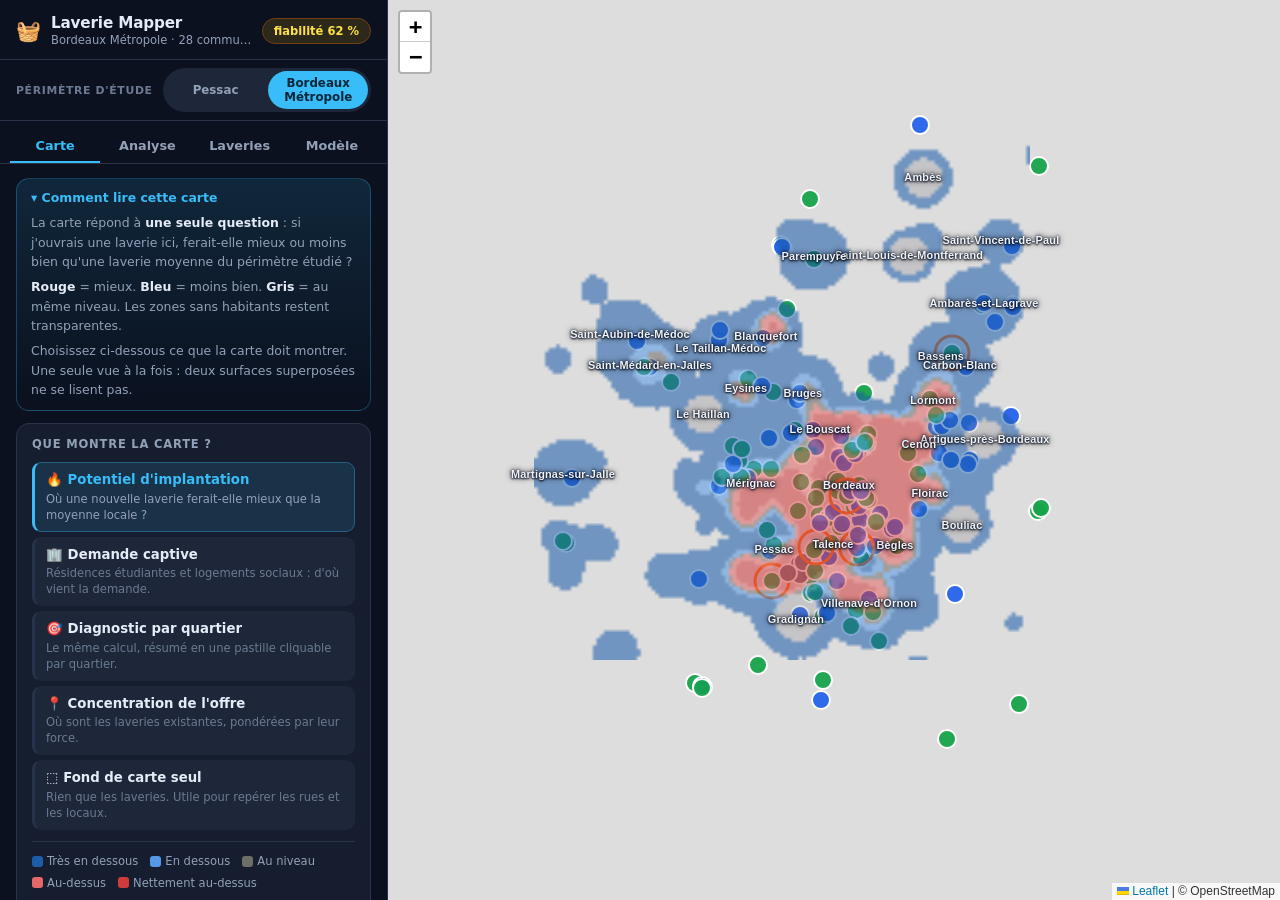
==== commit 558d477c: "Le fichier autonome n'embarquait pas les communes : mode métropole cassé data/communes.json manquait" ====
--- a/laverie-mapper.html
+++ b/laverie-mapper.html
@@ -1048,6 +1048,15 @@
 .verdict.moyen { background: rgba(234, 179, 8, 0.16); color: #fde047; }
 .verdict.faible { background: rgba(220, 38, 38, 0.16); color: #fca5a5; }
 
+/* ---- Noms de communes sur la carte ---- */
+.etiquette-commune {
+  position: absolute; transform: translate(-50%, -50%);
+  white-space: nowrap; pointer-events: none;
+  font-size: 0.68rem; font-weight: 700; letter-spacing: 0.02em;
+  color: #f1f5f9;
+  text-shadow: 0 0 3px #0b111f, 0 0 6px #0b111f, 0 1px 2px #0b111f;
+}
+
 /* ---- Pins des générateurs de demande ---- */
 .pin-gen {
   display: flex; align-items: center; justify-content: center;
@@ -1065,6 +1074,15 @@
 }
 .check-gen { gap: 7px; }
 .check-gen .badge { margin-left: auto; }
+
+/* ---- Noms de communes sur la carte ---- */
+.etiquette-commune {
+  position: absolute; transform: translate(-50%, -50%);
+  white-space: nowrap; pointer-events: none;
+  font-size: 0.68rem; font-weight: 700; letter-spacing: 0.02em;
+  color: #f1f5f9;
+  text-shadow: 0 0 3px #0b111f, 0 0 6px #0b111f, 0 1px 2px #0b111f;
+}
 
 /* ---- Pins des générateurs de demande ---- */
 /* Goutte classique : cercle dont un coin est carré, pivoté de 45°. Le symbole
@@ -1762,7 +1780,7 @@
 L.HeatLayer=(L.Layer?L.Layer:L.Class).extend({initialize:function(t,i){this._latlngs=t,L.setOptions(this,i)},setLatLngs:function(t){return this._latlngs=t,this.redraw()},addLatLng:function(t){return this._latlngs.push(t),this.redraw()},setOptions:function(t){return L.setOptions(this,t),this._heat&&this._updateOptions(),this.redraw()},redraw:function(){return!this._heat||this._frame||this._map._animating||(this._frame=L.Util.requestAnimFrame(this._redraw,this)),this},onAdd:function(t){this._map=t,this._canvas||this._initCanvas(),t._panes.overlayPane.appendChild(this._canvas),t.on("moveend",this._reset,this),t.options.zoomAnimation&&L.Browser.any3d&&t.on("zoomanim",this._animateZoom,this),this._reset()},onRemove:function(t){t.getPanes().overlayPane.removeChild(this._canvas),t.off("moveend",this._reset,this),t.options.zoomAnimation&&t.off("zoomanim",this._animateZoom,this)},addTo:function(t){return t.addLayer(this),this},_initCanvas:function(){var t=this._canvas=L.DomUtil.create("canvas","leaflet-heatmap-layer leaflet-layer"),i=L.DomUtil.testProp(["transformOrigin","WebkitTransformOrigin","msTransformOrigin"]);t.style[i]="50% 50%";var a=this._map.getSize();t.width=a.x,t.height=a.y;var s=this._map.options.zoomAnimation&&L.Browser.any3d;L.DomUtil.addClass(t,"leaflet-zoom-"+(s?"animated":"hide")),this._heat=simpleheat(t),this._updateOptions()},_updateOptions:function(){this._heat.radius(this.options.radius||this._heat.defaultRadius,this.options.blur),this.options.gradient&&this._heat.gradient(this.options.gradient),this.options.max&&this._heat.max(this.options.max)},_reset:function(){var t=this._map.containerPointToLayerPoint([0,0]);L.DomUtil.setPosition(this._canvas,t);var i=this._map.getSize();this._heat._width!==i.x&&(this._canvas.width=this._heat._width=i.x),this._heat._height!==i.y&&(this._canvas.height=this._heat._height=i.y),this._redraw()},_redraw:function(){var t,i,a,s,e,n,h,o,r,d=[],_=this._heat._r,l=this._map.getSize(),m=new L.Bounds(L.point([-_,-_]),l.add([_,_])),c=void 0===this.options.max?1:this.options.max,u=void 0===this.options.maxZoom?this._map.getMaxZoom():this.options.maxZoom,f=1/Math.pow(2,Math.max(0,Math.min(u-this._map.getZoom(),12))),g=_/2,p=[],v=this._map._getMapPanePos(),w=v.x%g,y=v.y%g;for(t=0,i=this._latlngs.length;i>t;t++)if(a=this._map.latLngToContainerPoint(this._latlngs[t]),m.contains(a)){e=Math.floor((a.x-w)/g)+2,n=Math.floor((a.y-y)/g)+2;var x=void 0!==this._latlngs[t].alt?this._latlngs[t].alt:void 0!==this._latlngs[t][2]?+this._latlngs[t][2]:1;r=x*f,p[n]=p[n]||[],s=p[n][e],s?(s[0]=(s[0]*s[2]+a.x*r)/(s[2]+r),s[1]=(s[1]*s[2]+a.y*r)/(s[2]+r),s[2]+=r):p[n][e]=[a.x,a.y,r]}for(t=0,i=p.length;i>t;t++)if(p[t])for(h=0,o=p[t].length;o>h;h++)s=p[t][h],s&&d.push([Math.round(s[0]),Math.round(s[1]),Math.min(s[2],c)]);this._heat.data(d).draw(this.options.minOpacity),this._frame=null},_animateZoom:function(t){var i=this._map.getZoomScale(t.zoom),a=this._map._getCenterOffset(t.center)._multiplyBy(-i).subtract(this._map._getMapPanePos());L.DomUtil.setTransform?L.DomUtil.setTransform(this._canvas,a,i):this._canvas.style[L.DomUtil.TRANSFORM]=L.DomUtil.getTranslateString(a)+" scale("+i+")"}}),L.heatLayer=function(t,i){return new L.HeatLayer(t,i)};
 </script>
   <script>
-window.__DATA__ = {"laveries": {"meta": {"ville": "Pessac", "code_insee": "33318", "code_postal": "33600", "derniere_maj": "2026-07-30", "methode": "Inventaire constitué par recherche web puis recalé et complété via l'API Google Places (scripts/enrich_google_places.py) : positions, notes, avis, horaires et téléphones officiels.", "avertissement": "Notes, avis et photos issus de l'API Google Places. Conditions Google : ne pas conserver ces contenus au-delà de 30 jours — relancer scripts/enrich_google_places.py régulièrement.", "sources_contradictoires": ["Le téléphone 05 57 35 56 40 est attribué tantôt au 35 av. Pasteur, tantôt au 23 av. Léon Duguit selon les annuaires.", "La laverie Nancel Pénard est référencée au n°84 ou au n°101 selon les sources.", "Un annuaire annonce 5 laveries à Pessac, un autre 4 : aucun ne recense les laveries captives des résidences universitaires.", "Les deux Au Fil du Linge ont été recalés sur les fiches Google fournies par l'utilisateur : l'attribution marqueur→adresse (A=Cap de Bos, B=centre) est déduite de la position sur la carte, à confirmer.", "Trois doublons ont été mis au jour au fil de l'enrichissement : Laverie Saige / Lavomatic Centre, puis 23 av. Léon Duguit / Résidence Durkheim (même place_id Google)."], "derniere_maj_google": "2026-07-30", "perimetre": "Inventaire étendu aux 28 communes de Bordeaux Métropole par balayage Google Places en tuiles. Les laveries hors Pessac sont marquées hors_commune : le périmètre « Pessac » de l'application les traite en concurrentes, le périmètre « Métropole » les intègre pleinement."}, "laveries": [{"id": "au-fil-du-linge-cap-de-bos", "nom": "Au Fil du Linge — Cap de Bos", "adresse": "Centre Commercial Cap de Bos, 14 rue d'Artois, 33600 Pessac", "quartier": "Cap de Bos", "lat": 44.792310099999995, "lon": -0.6826390000000001, "coord_precision": "google", "type": "chaine", "enseigne": "Au Fil du Linge", "statut": "actif", "telephone": "07 83 28 67 93", "site_web": "http://www.aufildulinge.com/Pessac/index.html", "surface_m2": null, "nb_lave_linge": null, "nb_seche_linge": null, "prix_cycle_8kg": null, "horaires": "lundi: 06:00 – 21:00 ; mardi: 06:00 – 21:00 ; mercredi: 06:00 – 21:00 ; jeudi: 06:00 – 21:00 ; vendredi: 06:00 – 21:00 ; samedi: 06:00 – 21:00 ; dimanche: 06:00 – 21:00", "ouvert_24_7": false, "note_google": 4.3, "nb_avis": 59, "note_source": "API Google Places (officiel)", "note_fiabilite": "officielle", "place_id": "ChIJmxUmPdjbVA0RdzmFzkb5L6s", "photos": [], "avis": [{"auteur": "Lluna Luminais", "note": 1, "texte": "Je suis venu pour trois machines de linge, ils disent utiliser de la lessive, je me demande bien quel style de lessive ils utilisent étant donné l'odeur de moisi qui ressort de mes vêtements actuellement\nJe suis extrêmement déçu, l'impression de m'être fait pigeonner À 10€, LA machine\nLes soi-disant sèche-linge ne sèche, rien trois fois que je relance la même machine, car elle est encore trempée, elle dégouline . L'odeur du sèche-linge, je vous en parle même pas Obligé d'aller dans une autre laverie pour tout relaver encore une fois\nExtrêmement déçu sale, je déconseille Sauf si vous aimez l'odeur des champignons sur vos vêtements", "date": "il y a 6 mois", "source": "Google Places"}, {"auteur": "Ld Emilie", "note": 4, "texte": "Superbe laverie, propre et moderne! Avec une lessive écologique qui plus est ! Le seul bemole serait l'espace détente, qui ne permet pas de s'asseoir confortablement ... Il n'y a qu'un tabouret sans dossier, étant petite de taille, c'était tout sauf confortable ! Heureusement la laverie était assez propre pour que je sois assez en confiance pour m'installer par terre le temps du lavage de mon linge, et ça c'est rare!", "date": "il y a 6 ans", "source": "Google Places"}, {"auteur": "Julien MATHIEUX", "note": 4, "texte": "Machines récentes très efficaces et lessive fournie avec c'est très pratique. Le fait de pouvoir payer par CB est très sympa aussi. Dommage que les clients soit aussi irrespectueux car je suis venu ce dimanche et le sol est vraiment très sale. Bonne continuation.", "date": "il y a 3 ans", "source": "Google Places"}, {"auteur": "Mag Da", "note": 1, "texte": "Laverie hyper sale, machine à laver qui n'essore pas, et pour couronner le tout mon linge ressort avec des grosses traînées de graisse noire d'origine inconnue !!!!! Je n'essaie même pas les sèche-linge, et comprends mieux pourquoi la laverie est déserte. Une honte !!!!\nPourquoi le zéro étoiles n'existe pas ?", "date": "il y a un an", "source": "Google Places"}, {"auteur": "Maëlys Cnde", "note": 5, "texte": "Laverie très clean, et bien entretenue ! Je ne savais pas que la lessive était inclue dans le lavage, et était un peu réticente quant à l’odeur (je suis très exigeante  sur ça), je n’ai pas été déçue, ma couette sent vraiment très bon !\nPrix très correct et lavage rapide (60° = 47 min). Dommage qu’il n’y ait qu’une machine de 13kg, elle était occupée quand je suis venue, j’ai donc lavé ma couette dans celle de 20kg.\nLa laverie possède le relais amazon locker ce qui peut être très pratique !", "date": "il y a 4 ans", "source": "Google Places"}], "acces": {"parking": true, "arret_tc_a_moins_300m": null, "generateurs_flux": ["centre commercial"]}, "sources": ["justacote.com", "aufildulinge.com", "facebook.com/laverieaufildulingecapdebos", "laverie24.fr"], "notes_terrain": "Équipement Electrolux récent, lessive professionnelle incluse, paiement sans contact. Sert aussi de point relais Mondial Relay et Vinted Go — flux additionnel intéressant.", "a_verifier": true, "google_maps_url": "https://maps.google.com/?cid=12335351986898942327&g_mp=CiVnb29nbGUubWFwcy5wbGFjZXMudjEuUGxhY2VzLkdldFBsYWNlEAIYBCAA", "nom_google": "Laverie Au Fil du Linge", "adresse_google": "14 Rue d'Artois, 33600 Pessac, France", "nb_lave_linge_hs": null, "nb_seche_linge_hs": null}, {"id": "au-fil-du-linge-pasteur", "nom": "Au Fil du Linge — Pessac Centre", "adresse": "35 avenue Pasteur, 33600 Pessac", "quartier": "Centre / Bourg", "lat": 44.805596, "lon": -0.6334837999999999, "coord_precision": "google", "type": "chaine", "enseigne": "Au Fil du Linge", "statut": "actif", "telephone": "06 50 74 16 94", "site_web": "http://www.aufildulinge.com/", "surface_m2": null, "nb_lave_linge": null, "nb_seche_linge": null, "prix_cycle_8kg": null, "horaires": "lundi: 06:00 – 21:00 ; mardi: 06:00 – 21:00 ; mercredi: 06:00 – 21:00 ; jeudi: 06:00 – 21:00 ; vendredi: 06:00 – 21:00 ; samedi: 06:00 – 21:00 ; dimanche: 06:00 – 21:00", "ouvert_24_7": false, "note_google": 4.3, "nb_avis": 30, "note_source": "API Google Places (officiel)", "note_fiabilite": "officielle", "place_id": "ChIJU0GPKADZVA0RqqH8rzOBDoE", "photos": [], "avis": [{"auteur": "Wilfried Baccam", "note": 1, "texte": "Bonjour,\n\nJ’ai rencontré des problemes le dimanche 10 Mai au niveau de votre machine à laver numero 1 qui s’est arreté puis m’a demandé de repayé , j’ai donc repayé et la machine a fui et a laissé mes vetements completement imbibés d’eau (j’ai donc perdu 8euros) j’ai du utilisé la machine a lavé numero 4 et payé 10 euros. Puis j’ai utilisé le seche linge numero 7, pareil, un bug, il sonnait en permanence,  (encore 4 euros de perdu)j’ai du attendre et prendre le seche linge numero 6. J’ai laissé plusieurs messages et appeler plusieurs fois sans nouvelles. Je trouve ca inadmissible la perte d’argent et la perte de temps donc je deconseille fortement cette laverie, il n’y a aucun retour et aucun moyen de communiqué avec eux. A fuir !", "date": "il y a 2 mois", "source": "Google Places"}, {"auteur": "Poussi cedric", "note": 5, "texte": "Très satisfait.\nJ'ai eu un pti contretemps avec la station de paiement et j'ai dû faire appel a la hotline.\nTrès rapidement j'ai été en ligne avec un conseiller du nom d'Erwan qui a été super réactif et efficace pour me débloquer la situation.\nMerci a lui !", "date": "il y a un an", "source": "Google Places"}, {"auteur": "Alexis Lacombe", "note": 4, "texte": "Laverie avec des machines assez faciles à utiliser. Habitué de cette laverie depuis plusieurs mois. Seuls bémols, peut être le nombre de sèches linges (2 pour 5 machines), mais surtout l'efficacité des sèches linges. Le temps étant réduit depuis quelques mois, passant de 15 à 12 min puis 10 min désormais. Les cycles ne sèchent pas correctement même quand ils sont au nombre de 3 donc 30 min pour une quantité de linge remplissant le tier de celui-ci. Le prix lui n'a pas baissé avec le temps de mise en route des sèches linges malheureusement. Je comprends bien qu'il faut prendre en compte la quantité de linge pour le nombre de cycle à lancer mais avec une efficacité constante et un temps de cycle réduit, c'est le coût à chaque venue qui prend son envol. Je trouve dommage que les bénéfices prennent le pas sur la qualité du service.", "date": "il y a 2 ans", "source": "Google Places"}, {"auteur": "Anne-Sophie", "note": 3, "texte": "Laverie agréable et très propre. Plusieurs capacités de machines. Paiement facile par carte.\nEn revanche j'ai l'impression que l'on ne peut pas adapter la température de lavage et la puissance de l'essorage, ou alors c'est mal expliqué.\nPar ailleurs, je trouve l'odeur de la lessive  désagréable et beaucoup trop forte.", "date": "il y a 3 ans", "source": "Google Places"}, {"auteur": "Chloe Francois", "note": 5, "texte": "Laverie moderne, agréable et propre. L’assistance téléphonique est très facilement disponible, j’ai dû les appeler pour les questionner sur l’ozone, l’échange avec le Monsieur était très agréable.\nJe ne connaissais pas le mode de lavage à l’Ozone et en suis très satisfaite. Mon linge est propre et sent le frais. Je recommande!", "date": "il y a 3 ans", "source": "Google Places"}], "acces": {"parking": null, "arret_tc_a_moins_300m": true, "generateurs_flux": ["centre-ville"]}, "sources": ["pagesjaunes.fr", "bottin.fr", "facebook.com/laverieaufildulingepessac"], "notes_terrain": "Second site du réseau Au Fil du Linge à Pessac. Téléphone possiblement erroné : le même numéro est attribué au 23 av. Léon Duguit par d'autres annuaires.", "a_verifier": true, "google_maps_url": "https://maps.google.com/?cid=9299512339562537386&g_mp=CiVnb29nbGUubWFwcy5wbGFjZXMudjEuUGxhY2VzLkdldFBsYWNlEAIYBCAA", "nom_google": "Laverie Au Fil du Linge", "adresse_google": "35 Av. Pasteur, 33600 Pessac, France", "nb_lave_linge_hs": null, "nb_seche_linge_hs": null}, {"id": "laverie-compostelle", "nom": "Laverie Pessac-Compostelle", "adresse": "Centre Commercial Compostelle, rue de Compostelle, 33600 Pessac", "quartier": "Campus / Compostelle (est)", "lat": 44.7934079, "lon": -0.6062552999999999, "coord_precision": "google", "type": "independant", "enseigne": null, "statut": "actif", "telephone": "05 56 20 69 72", "site_web": "http://www.brugere-equipement.fr/", "surface_m2": null, "nb_lave_linge": null, "nb_seche_linge": null, "prix_cycle_8kg": null, "horaires": "lundi: 07:00 – 22:00 ; mardi: 07:00 – 22:00 ; mercredi: 07:00 – 22:00 ; jeudi: 07:00 – 22:00 ; vendredi: 07:00 – 22:00 ; samedi: 07:00 – 22:00 ; dimanche: 07:00 – 22:00", "ouvert_24_7": false, "note_google": 4.3, "nb_avis": 86, "note_source": "API Google Places (officiel)", "note_fiabilite": "officielle", "place_id": "ChIJLw5ArZjYVA0RRii5Un4w_jI", "photos": [], "avis": [{"auteur": "Laura Logodin", "note": 5, "texte": "J'ai utilisé deux laves-linge et un sèche-linge qui fonctionnaient parfaitement. Par ailleurs, l'endroit était très propre. Par contre, il me semble qu'il n'y ait plus que des machines de 8 et 18kg pour laver son linge. En tout cas, je recommande fortement !", "date": "il y a 10 mois", "source": "Google Places"}, {"auteur": "Rosalina", "note": 4, "texte": "Dommage pas de wifi ni prises pour charger son téléphone en attendant. sinon prix très raisonnable pour les étudiants et même pour  les habitants à côté. :)", "date": "il y a 2 ans", "source": "Google Places"}, {"auteur": "Guillaume Laffray", "note": 5, "texte": "Bonjour, je suis venu aujourd'hui pour la première fois dans cet établissement et je l'ai trouvé propre et soigné. Je n'ai pas compris immédiatement comment fonctionnais les machines mais c'est parce que c'était la première fois que j'allais dans ce genre d'établissement. Les prix sont tout a fait correct que ce soit pour les laves linges ou les séchoirs. Par ailleurs le fait de proposer des laves linges grande capacité est un plus pour les gens qui souhaitent venir laver des affaires volumineuse. Bref c'est décidé je sais où je viendrais laver les affaires. Merci", "date": "il y a 7 ans", "source": "Google Places"}, {"auteur": "Ghalia Meriouch", "note": 3, "texte": "Les prix ont augmenté, et une drôle d'odeur reste sur les vêtements après le lavage.... mais fait le taffe", "date": "il y a un an", "source": "Google Places"}, {"auteur": "Hugo Doyen", "note": 2, "texte": "Le lieu est propre et les machines sont pour du libre service bien.\nLe fonctionnement est difficile a comprendre au début mais dès qu'on comprend tout va bien mieux.\nCependant, ne PAS UTILISER leur lessive! La lessive, une fois que vous avez laver vos vêtements... et bien... ça pue... une mauvais odeur en sort (et j'ai vérifier que ce n'était pas la machine mais bien la lessive et je confirme que c'était la lessive).\nLes vêtements sont lavés... mais pus", "date": "il y a 2 ans", "source": "Google Places"}], "acces": {"parking": true, "arret_tc_a_moins_300m": null, "generateurs_flux": ["centre commercial"]}, "sources": ["justacote.com", "bottin.fr", "guide-bordeaux-gironde.com", "helpmecovid.com"], "notes_terrain": "La laverie la mieux notée avec le plus grand volume d'avis (~70) : établissement bien installé. Retours positifs sur la propreté et la simplicité d'usage.", "a_verifier": true, "google_maps_url": "https://maps.google.com/?cid=3674427665092782150&g_mp=CiVnb29nbGUubWFwcy5wbGFjZXMudjEuUGxhY2VzLkdldFBsYWNlEAIYBCAA", "nom_google": "Laverie Pessac-Compostelle", "adresse_google": "Rue Compostelle Centre Commercial Compostelle 33600, 33600 Pessac, France", "nb_lave_linge_hs": null, "nb_seche_linge_hs": null}, {"id": "laverie-nancel-penard", "nom": "Laverie Automatique de Pessac", "adresse": "84 (ou 101) avenue du Docteur Nancel Pénard, 33600 Pessac", "quartier": "Centre / Bourg (nord)", "lat": 44.808465299999995, "lon": -0.6309298999999999, "coord_precision": "google", "type": "independant", "enseigne": null, "statut": "actif", "telephone": null, "site_web": null, "surface_m2": null, "nb_lave_linge": null, "nb_seche_linge": null, "prix_cycle_8kg": null, "horaires": "lundi: 07:30 – 22:00 ; mardi: 07:30 – 22:00 ; mercredi: 07:30 – 22:00 ; jeudi: 07:30 – 22:00 ; vendredi: 07:30 – 22:00 ; samedi: 07:30 – 22:00 ; dimanche: 07:30 – 22:00", "ouvert_24_7": false, "note_google": 5, "nb_avis": 3, "note_source": "API Google Places (officiel)", "note_fiabilite": "officielle", "place_id": "ChIJqwlX3t7ZVA0Rqh7a_Bm8rNo", "photos": [], "avis": [{"auteur": "Idir Idjerouidene", "note": 5, "texte": "Récemment rénovée. J’y vais depuis qu’elle est propre. Les machines sont nouvelles et fonctionnent très bien.", "date": "il y a 9 mois", "source": "Google Places"}, {"auteur": "Anzo Watanabe", "note": 5, "texte": "nouvelle révonation. vraiment bien.", "date": "il y a 3 mois", "source": "Google Places"}, {"auteur": "Christel Chaineaud", "note": 5, "texte": "Propre et des machines pour couettes etc.....Top.", "date": "il y a 2 mois", "source": "Google Places"}], "acces": {"parking": null, "arret_tc_a_moins_300m": null, "generateurs_flux": []}, "sources": ["laveriesfrance.fr", "laverie24.fr", "annuaires"], "notes_terrain": "Note de 5,0 à prendre avec prudence : sans le nombre d'avis, une note parfaite repose souvent sur 1 ou 2 votes. Numéro de rue incertain (84 ou 101).", "a_verifier": true, "google_maps_url": "https://maps.google.com/?cid=15757176016064880298&g_mp=CiVnb29nbGUubWFwcy5wbGFjZXMudjEuUGxhY2VzLkdldFBsYWNlEAIYBCAA", "nom_google": "Laverie automatique de Pessac", "adresse_google": "84 Av. Dr Nancel Penard, 33600 Pessac, France", "nb_lave_linge_hs": null, "nb_seche_linge_hs": null}, {"id": "laverie-de-saige", "nom": "Laverie de Saige", "adresse": "20 rue de l'Horloge, Centre Commercial Saige-Formanoir, 33600 Pessac", "quartier": "Saige (Formanoir)", "lat": 44.7911449, "lon": -0.6324997, "coord_precision": "google", "type": "independant", "enseigne": null, "statut": "actif", "telephone": "05 56 46 01 37", "site_web": null, "surface_m2": null, "nb_lave_linge": 8, "nb_seche_linge": 4, "prix_cycle_8kg": null, "horaires": "lundi: 08:30 – 20:00 ; mardi: 08:30 – 20:00 ; mercredi: 08:30 – 20:00 ; jeudi: 08:30 – 20:00 ; vendredi: 08:30 – 20:00 ; samedi: 08:30 – 20:00 ; dimanche: 08:30 – 20:00", "ouvert_24_7": false, "note_google": 1.9, "nb_avis": 26, "note_source": "API Google Places (officiel)", "note_fiabilite": "officielle", "place_id": "ChIJCd2wpt3YVA0R4m0CC3MFtAs", "photos": [], "avis": [{"auteur": "aslihan doghan", "note": 1, "texte": "Ma couette blanche est sortie tachée avec de l’huile noire qui se trouve sur le join du hublot (machine 2 ou 3) sans parler du bruit qu’elle fait lors de l’essorage.\nL’incivilité des gens qui laissent leur linge dans la machine et viennent le récupérer une heure plus tard.\nUniquement 4 machines fonctionnent.\nEndroit sale.\nIl n’y a pas de banc pour s’assoir.", "date": "il y a un an", "source": "Google Places"}, {"auteur": "Dimitri Hourtiguet", "note": 1, "texte": "Très très sale c'est du jamais vu! Un coup de serpillère est NECESSAIRE!\nPas de paiement en carte bleue ?\nLes machines sont très vieilles, 4 machines sur 8 sont en pannes (dont 2 depuis au moins 2020), 2 sèche-linge sur 4 en panne (dont 1 depuis au moins 2020)\nLe service client est inexistant quand la machine tombe en panne : aucun remboursement alors que l'on a payé (pas de réponses aux numéros de téléphone inscrit en cas de besoin), cela m'est déjà arrivé ainsi qu'à d'autres clients lorsque j'ai eu l'occasion de discuter avec eux en attendant une machine vu que la moitié (littéralement) sont en panne)", "date": "il y a un an", "source": "Google Places"}, {"auteur": "Manon Denner", "note": 1, "texte": "Tout mon linge est ressorti avec des espèces de taches de cambouis. 300€ de vêtements facile à jeter à la poubelle, une horreur", "date": "il y a un an", "source": "Google Places"}, {"auteur": "Deen Ette", "note": 1, "texte": "Par où commencer...\nHygiène : immonde\nÉtat : des hublots qui ne ferment pas\nEt surtout, ne vous fiez pas à ce qui est écrit  : ça fermera quand le proprio le décidera, et non pas aux horaires indiqués sur Google ou sur la porte.\nFaut vraiment que la machine soit en panne pour aller là-bas !", "date": "il y a 5 ans", "source": "Google Places"}, {"auteur": "Ghislaine Lapeyre", "note": 1, "texte": "Laverie très sale\nOn ne peut même pas payer en CB\n2 lave linge en panne même pas réparé\nLes personnes qui s occupe de ce lieu ont tout à revoir\nHygiène devrait se déplacer et faire fermer cet endroit", "date": "il y a un an", "source": "Google Places"}], "acces": {"parking": true, "arret_tc_a_moins_300m": true, "generateurs_flux": ["centre commercial", "grand ensemble Saige", "tram B"]}, "sources": ["pagesjaunes.fr", "yelp.fr", "gowork.fr", "laverie24.fr", "annuaire-entreprises.data.gouv.fr (SIREN 500 349 790)", "waze (place_id)"], "notes_terrain": "FUSION de deux fiches doublons de l'inventaire initial (« Laverie Saige » et « Lavomatic Pessac Centre ») : même adresse, mêmes horaires, même établissement. SARL indépendante créée en 2007. Note officielle Google de 1,9/5 sur 26 avis dans un quartier à forte demande (grand ensemble, tram B) : c'est le signal d'opportunité le plus net de la commune — machines non rénovées d'après les avis. Parc déduit des avis Google (déc. 2024) : « 4 machines sur 8 sont en panne (dont 2 depuis au moins 2020), 2 sèche-linge sur 4 en panne ». Pas de paiement CB. Hygiène très dégradée, linge ressorti taché de cambouis (plusieurs avis concordants), service client injoignable, horaires non respectés.", "a_verifier": true, "google_maps_url": "https://maps.google.com/?cid=843305021889211874&g_mp=CiVnb29nbGUubWFwcy5wbGFjZXMudjEuUGxhY2VzLkdldFBsYWNlEAIYBCAA", "nom_google": "Laverie de Saige", "adresse_google": "20 Rue de l'Horloge, 33600 Pessac, France", "nb_lave_linge_hs": 4, "nb_seche_linge_hs": 2}, {"id": "laverie-leon-duguit", "nom": "Laverie Résidence Émile Durkheim (23 av. Léon Duguit)", "adresse": "23 avenue Léon Duguit, 33600 Pessac", "quartier": "Campus", "lat": 44.799405799999995, "lon": -0.6141742, "coord_precision": "google", "type": "captif", "enseigne": "CROUS", "statut": "actif", "telephone": "05 57 35 56 40", "site_web": null, "surface_m2": null, "nb_lave_linge": null, "nb_seche_linge": null, "prix_cycle_8kg": 3.0, "horaires": "lundi: 08:00 – 22:00 ; mardi: 08:00 – 22:00 ; mercredi: 08:00 – 22:00 ; jeudi: 08:00 – 22:00 ; vendredi: 08:00 – 22:00 ; samedi: 08:00 – 23:00 ; dimanche: 08:00 – 23:00", "ouvert_24_7": false, "note_google": 2.6, "nb_avis": 20, "note_source": "API Google Places (officiel)", "note_fiabilite": "officielle", "place_id": "ChIJL7NdleTZVA0RVg1XjUupZXc", "photos": [], "avis": [{"auteur": "Jade Quintana", "note": 5, "texte": "Toute les machines marchent et les sèches linge sèche assez bien mais les jean reste légèrement humide sinon tout est bien et ça sent bon", "date": "il y a 6 mois", "source": "Google Places"}, {"auteur": "Armelle MOREAU", "note": 3, "texte": "3 euros c'est ok, la lessive sent souvent bon à la sortie. Mais le lavage est assez rude et peut vite abîmer les vêtement il faut penser à changer le programme de soi même ^^\nSinon y a du monde le dimanche et une machine de plus ne ferait de mal à personne", "date": "il y a 10 mois", "source": "Google Places"}, {"auteur": "Eva Ellora", "note": 1, "texte": "La laverie est censée être ouverte à 8h il est 9h et elle est fermée. J'ai un planning serré je sais pas où trouver le temps d'aller faire ma machine ou même si elle sera ouverte quand j'irai la prochaine fois.", "date": "il y a 2 ans", "source": "Google Places"}, {"auteur": "Paola Carrillo", "note": 1, "texte": "PAs du tout recommendable!! 2 machines en panne. Machine pour les payments fonctionne quand elle veut et personne qui repond au telephone.\nIl y a toujours des tas de vetements des personnes qui doivent revenir 2 et 3 fois pour ressayer de laver leurs linge.\nInconcevable.", "date": "il y a 6 ans", "source": "Google Places"}, {"auteur": "Mohamed Essaffani", "note": 1, "texte": "Horrible lavage totalement artificiel\nPourquoi les vetements ne sechent pas au bout de 2 sechages.", "date": "il y a un an", "source": "Google Places"}], "acces": {"parking": true, "arret_tc_a_moins_300m": true, "generateurs_flux": ["campus universitaire", "tram B"]}, "sources": ["bottin.fr", "france-streets.openalfa.com", "mappy.com", "pagesjaunes.fr", "pressings.nosavis.com", "ville-data.com"], "notes_terrain": "FUSION : « 23 av. Léon Duguit » et « Résidence Émile Durkheim » pointent vers le même lieu Google (place_id identique) — c'est un seul établissement, la laverie de la résidence CROUS Durkheim. Les annuaires la référençaient sous deux noms. 2,6/5 sur 20 avis. Prix relevé dans un avis Google : « 3 euros c'est ok ». Affluence le dimanche, un avis réclame une machine supplémentaire. Ouverture pas toujours respectée.", "a_verifier": true, "google_maps_url": "https://maps.google.com/?cid=8603468805120134486&g_mp=CiVnb29nbGUubWFwcy5wbGFjZXMudjEuUGxhY2VzLkdldFBsYWNlEAIYBCAA", "nom_google": "Laverie", "adresse_google": "23 Av. Léon Duguit, 33600 Pessac, France", "nb_lave_linge_hs": null, "nb_seche_linge_hs": null}, {"id": "laverie-crous-bardanac", "nom": "Laverie CROUS — Bardanac (Village universitaire)", "adresse": "20 avenue de Bardanac, 33600 Pessac", "quartier": "Campus", "lat": 44.7940687, "lon": -0.6128639, "coord_precision": "google", "type": "captif", "enseigne": "CROUS", "statut": "actif", "telephone": null, "site_web": null, "surface_m2": null, "nb_lave_linge": 8, "nb_seche_linge": 2, "prix_cycle_8kg": null, "horaires": "lundi: 08:00 – 22:00 ; mardi: 08:00 – 22:00 ; mercredi: 08:00 – 22:00 ; jeudi: 08:00 – 22:00 ; vendredi: 08:00 – 22:00 ; samedi: 08:00 – 22:00 ; dimanche: 08:00 – 22:00", "ouvert_24_7": false, "note_google": 2.6, "nb_avis": 50, "note_source": "API Google Places (officiel)", "note_fiabilite": "officielle", "place_id": "ChIJpy7mdhXZVA0RVlhokkvmVdk", "photos": [], "avis": [{"auteur": "Nelson Nelson", "note": 1, "texte": "Expérience catastrophique. Les lave linge sont constamment en panne. Le service de la laverie est impossible à contacter. Il n'y a pas de numéro à appeler et ils répondent au mails avec plusieurs jours de délais.\nLa température à l'intérieur de la laverie est proche de celle d'un saunas.\nVraiment si vous avez une autre option allez-y.", "date": "il y a 3 mois", "source": "Google Places"}, {"auteur": "Hiba Idrissi", "note": 1, "texte": "C’est toujours nul. Des machines qui ne marchent pas et d’argent gaspillé pour refaire le linge dans une autre machine car malheureusement l’autre ne fonctionne pas et ils nous disent rien donc on finit par payer en double.", "date": "il y a 3 mois", "source": "Google Places"}, {"auteur": "Rosalie Gaillard", "note": 2, "texte": "généralement 1/3 des machines ne marchent pas ce qui est vraiment énervant en plus elle n’ouvre pas l’heure. Quand il fait beau il fait très chaud à l’intérieur puisque le soleil tape contre les vitres mais encore si il y aurait que ça je ne serai pas entrain de mettre un avis pourri sur cette laverie.😐", "date": "il y a un an", "source": "Google Places"}, {"auteur": "elodie blairet", "note": 4, "texte": "Dans l'ensemble très pratique, lieu propre. Attention, il n'y a que deux sèches-linge donc selon la fréquentation, il faut attendre plusieurs minutes (voire dizaine de minutes). Mais il y a 8 machines à laver alors c'est très rare de devoir attendre. Il y a également un distributeur avec friandises et boissons froides ainsi qu'une machine à café qui fait plusieurs boissons chaudes. De plus, étant donné que c'est réservé aux étudiants, il n'y a la possibilité de payer que grâce à la carte Izly. Pour finir, il n'y a pas internet mais vous pouvez l'avoir en utilisant vos données mobiles, on capte bien.", "date": "il y a 6 ans", "source": "Google Places"}, {"auteur": "Ilan Cordeau", "note": 4, "texte": "Le lieu était propre, les machines pas odorantes cependant la dose de lessive avait l'air faible pour le cycle que j'ai choisi (30°). Ce que je trouve de négatif sont surtout la taille des machines à laver vraiment petite pour une semaine de linge.\nJe recommande quand même le lieu il assure globalement ses fonctions.", "date": "il y a 3 ans", "source": "Google Places"}], "acces": {"parking": false, "arret_tc_a_moins_300m": true, "generateurs_flux": ["résidences universitaires"]}, "sources": ["laverie24.fr", "annuaires"], "notes_terrain": "Usage principalement réservé aux résidents CROUS : absorbe une partie de la demande étudiante sans concurrencer frontalement une laverie de ville. Parc déduit des avis Google : « 8 machines à laver », « il n'y a que deux sèche-linge » — d'où l'attente signalée. Pannes fréquentes (1/3 des machines), local surchauffé l'été, paiement par carte étudiante uniquement.", "a_verifier": true, "google_maps_url": "https://maps.google.com/?cid=15660676491504015446&g_mp=CiVnb29nbGUubWFwcy5wbGFjZXMudjEuUGxhY2VzLkdldFBsYWNlEAIYBCAA", "nom_google": "Laverie Crous", "adresse_google": "20 Av. de Bardanac, 33600 Pessac, France", "nb_lave_linge_hs": null, "nb_seche_linge_hs": null}, {"id": "google-r3m3cws0qqbi", "nom": "Laverie CROUS — Henri Vizioz", "adresse": "4 Av. Henri Vizioz, 33600 Pessac, France", "quartier": "Saige / Campus", "lat": 44.7952231, "lon": -0.6215195, "coord_precision": "google", "type": "captif", "enseigne": "CROUS", "statut": "actif", "telephone": null, "site_web": null, "surface_m2": null, "nb_lave_linge": null, "nb_seche_linge": null, "prix_cycle_8kg": null, "horaires": null, "ouvert_24_7": false, "note_google": null, "nb_avis": null, "note_source": null, "note_fiabilite": null, "place_id": "ChIJw8FvFQDZVA0R3M3cwS0qQbI", "photos": [], "avis": [], "acces": {"parking": null, "arret_tc_a_moins_300m": null, "generateurs_flux": []}, "sources": ["Google Places"], "notes_terrain": "Découverte via Google Places. Laverie de résidence universitaire : demande captive.", "a_verifier": true, "google_maps_url": "https://maps.google.com/?cid=12844593988251733468&g_mp=CiVnb29nbGUubWFwcy5wbGFjZXMudjEuUGxhY2VzLkdldFBsYWNlEAIYBCAA", "nom_google": "Laverie crous", "adresse_google": "4 Av. Henri Vizioz, 33600 Pessac, France", "nb_lave_linge_hs": null, "nb_seche_linge_hs": null}, {"id": "google-r2yowolwmuhw", "nom": "Laverie CROUS — RU2", "adresse": "Canton de Pessac-2, 33600 Pessac, France", "quartier": "Campus", "lat": 44.800140899999995, "lon": -0.6109214, "coord_precision": "google", "type": "captif", "enseigne": "CROUS", "statut": "actif", "telephone": null, "site_web": null, "surface_m2": null, "nb_lave_linge": null, "nb_seche_linge": null, "prix_cycle_8kg": null, "horaires": "lundi: 14:00 – 23:00 ; mardi: 14:00 – 23:00 ; mercredi: 14:00 – 23:00 ; jeudi: 14:00 – 23:00 ; vendredi: 14:00 – 23:00 ; samedi: 07:00 – 23:00 ; dimanche: 07:00 – 23:00", "ouvert_24_7": false, "note_google": 1, "nb_avis": 4, "note_source": "API Google Places (officiel)", "note_fiabilite": "officielle", "place_id": "ChIJNc94bwDZVA0R2yowolWmuHw", "photos": [], "avis": [{"auteur": "Mohamed Essaffani", "note": 1, "texte": "Vous vous foutez le doigt dans l'oeil si vous pensez que vous allez me voler comme ça sans que je n'intervienne pas. REPONDEZ AU TELEPHONE !!!!!", "date": "il y a un mois", "source": "Google Places"}, {"auteur": "Téo GAUDIN", "note": 1, "texte": "Lave-linge et sèche-linge trop sou ent en panne !!! Je me demande à quoi sert l'argent de tous les étudiants qui viennent ! Il faudrait penser à changer les machines si elles tombent tout le temps en panne !!", "date": "il y a un an", "source": "Google Places"}, {"auteur": "maxence hubert", "note": 1, "texte": "Littéralement le sèche linge du haut qui ne sèche pas le linge", "date": "il y a 7 mois", "source": "Google Places"}, {"auteur": "Iulian VLAS", "note": 1, "texte": "Souvent en panne", "date": "il y a un an", "source": "Google Places"}], "acces": {"parking": null, "arret_tc_a_moins_300m": null, "generateurs_flux": []}, "sources": ["Google Places"], "notes_terrain": "Découverte via Google Places. Laverie de résidence universitaire : demande captive.", "a_verifier": true, "google_maps_url": "https://maps.google.com/?cid=8987115943141321435&g_mp=CiVnb29nbGUubWFwcy5wbGFjZXMudjEuUGxhY2VzLkdldFBsYWNlEAIYBCAA", "nom_google": "Laverie CROUS - RU2", "adresse_google": "Canton de Pessac-2, 33600 Pessac, France", "nb_lave_linge_hs": null, "nb_seche_linge_hs": null}, {"id": "voisine-5sh4pts5ew", "nom": "Laverie Arlac (33700 Mérignac)", "adresse": "1 Rue d'Arlac, 33700 Mérignac, France", "quartier": null, "lat": 44.825356199999995, "lon": -0.6142453, "coord_precision": "google", "type": "independant", "enseigne": null, "statut": "actif", "hors_commune": true, "telephone": "06 22 56 98 01", "site_web": null, "surface_m2": null, "nb_lave_linge": null, "nb_seche_linge": null, "nb_lave_linge_hs": null, "nb_seche_linge_hs": null, "prix_cycle_8kg": null, "horaires": "lundi: 08:00 – 20:30 ; mardi: 08:00 – 20:30 ; mercredi: 08:00 – 20:30 ; jeudi: 08:00 – 20:30 ; vendredi: 08:00 – 20:30 ; samedi: 08:00 – 20:30 ; dimanche: 08:00 – 20:30", "ouvert_24_7": false, "note_google": 4.6, "nb_avis": 120, "note_source": "API Google Places (officiel)", "note_fiabilite": "officielle", "place_id": "ChIJ67mQnm7YVA0RK5Sh4Pts5ew", "google_maps_url": "https://maps.google.com/?cid=17070169791679009835&g_mp=Cidnb29nbGUubWFwcy5wbGFjZXMudjEuUGxhY2VzLlNlYXJjaFRleHQQAhgEIAA", "photos": [], "avis": [], "acces": {"parking": null, "arret_tc_a_moins_300m": null, "generateurs_flux": []}, "sources": ["Google Places"], "notes_terrain": "Commune voisine. Comptée comme concurrente parce que l'emprise de la demande dépasse Pessac, mais exclue des statistiques et du contrôle de fiabilité de la commune.", "a_verifier": true}, {"id": "voisine-dowsdrrcpc", "nom": "Laverie Gradignan (33170 Gradignan)", "adresse": "28bis Cr du Général de Gaulle, 33170 Gradignan, France", "quartier": null, "lat": 44.78523510000001, "lon": -0.6054866999999999, "coord_precision": "google", "type": "independant", "enseigne": null, "statut": "actif", "hors_commune": true, "telephone": "05 56 20 69 72", "site_web": null, "surface_m2": null, "nb_lave_linge": null, "nb_seche_linge": null, "nb_lave_linge_hs": null, "nb_seche_linge_hs": null, "prix_cycle_8kg": null, "horaires": "lundi: 07:00 – 22:00 ; mardi: 07:00 – 22:00 ; mercredi: 07:00 – 22:00 ; jeudi: 07:00 – 22:00 ; vendredi: 07:00 – 22:00 ; samedi: 07:00 – 22:00 ; dimanche: 07:00 – 22:00", "ouvert_24_7": false, "note_google": 4, "nb_avis": 87, "note_source": "API Google Places (officiel)", "note_fiabilite": "officielle", "place_id": "ChIJjw0-YabYVA0RCDOwSDRrcPc", "google_maps_url": "https://maps.google.com/?cid=17829868797061772040&g_mp=Cidnb29nbGUubWFwcy5wbGFjZXMudjEuUGxhY2VzLlNlYXJjaFRleHQQAhgEIAA", "photos": [], "avis": [], "acces": {"parking": null, "arret_tc_a_moins_300m": null, "generateurs_flux": []}, "sources": ["Google Places"], "notes_terrain": "Commune voisine. Comptée comme concurrente parce que l'emprise de la demande dépasse Pessac, mais exclue des statistiques et du contrôle de fiabilité de la commune.", "a_verifier": true}, {"id": "voisine-a2uxee0koo", "nom": "Laverie Au Fil du Linge (33400 Talence)", "adresse": "513 Cr de la Libération, 33400 Talence, France", "quartier": null, "lat": 44.802871700000004, "lon": -0.593567, "coord_precision": "google", "type": "chaine", "enseigne": "Laverie Au Fil du Linge", "statut": "actif", "hors_commune": true, "telephone": "06 50 74 16 94", "site_web": null, "surface_m2": null, "nb_lave_linge": null, "nb_seche_linge": null, "nb_lave_linge_hs": null, "nb_seche_linge_hs": null, "prix_cycle_8kg": null, "horaires": "lundi: 06:00 – 20:00 ; mardi: 06:00 – 20:00 ; mercredi: 06:00 – 20:00 ; jeudi: 06:00 – 20:00 ; vendredi: 06:00 – 20:00 ; samedi: 06:00 – 20:00 ; dimanche: 06:00 – 20:00", "ouvert_24_7": false, "note_google": 4, "nb_avis": 80, "note_source": "API Google Places (officiel)", "note_fiabilite": "officielle", "place_id": "ChIJzfmwFqQnVQ0R0a2uXEe0KOo", "google_maps_url": "https://maps.google.com/?cid=16872934222534192593&g_mp=Cidnb29nbGUubWFwcy5wbGFjZXMudjEuUGxhY2VzLlNlYXJjaFRleHQQAhgEIAA", "photos": [], "avis": [], "acces": {"parking": null, "arret_tc_a_moins_300m": null, "generateurs_flux": []}, "sources": ["Google Places"], "notes_terrain": "Commune voisine. Comptée comme concurrente parce que l'emprise de la demande dépasse Pessac, mais exclue des statistiques et du contrôle de fiabilité de la commune.", "a_verifier": true}, {"id": "voisine-47rk_m_bf0", "nom": "Laverie Roustaing (33400 Talence)", "adresse": "5 Rue René Balloux, 33400 Talence, France", "quartier": null, "lat": 44.8174628, "lon": -0.5856646999999999, "coord_precision": "google", "type": "independant", "enseigne": null, "statut": "actif", "hors_commune": true, "telephone": "07 69 06 71 00", "site_web": null, "surface_m2": null, "nb_lave_linge": null, "nb_seche_linge": null, "nb_lave_linge_hs": null, "nb_seche_linge_hs": null, "prix_cycle_8kg": null, "horaires": "lundi: 07:00 – 22:00 ; mardi: 07:00 – 22:00 ; mercredi: 07:00 – 22:00 ; jeudi: 07:00 – 22:00 ; vendredi: 07:00 – 22:00 ; samedi: 07:00 – 22:00 ; dimanche: 07:00 – 22:00", "ouvert_24_7": false, "note_google": 4, "nb_avis": 64, "note_source": "API Google Places (officiel)", "note_fiabilite": "officielle", "place_id": "ChIJmS6EPZknVQ0RM47rK_m_bf0", "google_maps_url": "https://maps.google.com/?cid=18261463140961848883&g_mp=Cidnb29nbGUubWFwcy5wbGFjZXMudjEuUGxhY2VzLlNlYXJjaFRleHQQAhgEIAA", "photos": [], "avis": [], "acces": {"parking": null, "arret_tc_a_moins_300m": null, "generateurs_flux": []}, "sources": ["Google Places"], "notes_terrain": "Commune voisine. Comptée comme concurrente parce que l'emprise de la demande dépasse Pessac, mais exclue des statistiques et du contrôle de fiabilité de la commune.", "a_verifier": true}, {"id": "voisine-aztovkxey4", "nom": "Laverie Forum (33400 Talence)", "adresse": "347 Cr de la Libération, 33400 Talence, France", "quartier": null, "lat": 44.809651099999996, "lon": -0.5915483, "coord_precision": "google", "type": "independant", "enseigne": null, "statut": "actif", "hors_commune": true, "telephone": "07 69 06 71 00", "site_web": null, "surface_m2": null, "nb_lave_linge": null, "nb_seche_linge": null, "nb_lave_linge_hs": null, "nb_seche_linge_hs": null, "prix_cycle_8kg": null, "horaires": "lundi: 07:00 – 22:00 ; mardi: 07:00 – 22:00 ; mercredi: 07:00 – 22:00 ; jeudi: 07:00 – 22:00 ; vendredi: 07:00 – 22:00 ; samedi: 07:00 – 22:00 ; dimanche: 07:00 – 22:00", "ouvert_24_7": false, "note_google": 4, "nb_avis": 63, "note_source": "API Google Places (officiel)", "note_fiabilite": "officielle", "place_id": "ChIJH4bVLaQnVQ0RtazTOvKxEy4", "google_maps_url": "https://maps.google.com/?cid=3320193004229340341&g_mp=Cidnb29nbGUubWFwcy5wbGFjZXMudjEuUGxhY2VzLlNlYXJjaFRleHQQAhgEIAA", "photos": [], "avis": [], "acces": {"parking": null, "arret_tc_a_moins_300m": null, "generateurs_flux": []}, "sources": ["Google Places"], "notes_terrain": "Commune voisine. Comptée comme concurrente parce que l'emprise de la demande dépasse Pessac, mais exclue des statistiques et du contrôle de fiabilité de la commune.", "a_verifier": true}, {"id": "voisine-dnzwlqttqa", "nom": "Laverie du Burck - Mérignac Pessac (33700 Mérignac)", "adresse": "25 Av. du Maréchal Juin, 33700 Mérignac, France", "quartier": null, "lat": 44.8157806, "lon": -0.6356638, "coord_precision": "google", "type": "independant", "enseigne": null, "statut": "actif", "hors_commune": true, "telephone": "06 84 11 66 55", "site_web": null, "surface_m2": null, "nb_lave_linge": null, "nb_seche_linge": null, "nb_lave_linge_hs": null, "nb_seche_linge_hs": null, "prix_cycle_8kg": null, "horaires": "lundi: 06:30 – 20:30 ; mardi: 06:30 – 20:30 ; mercredi: 06:30 – 20:30 ; jeudi: 06:30 – 20:30 ; vendredi: 06:30 – 20:30 ; samedi: 06:30 – 20:30 ; dimanche: 06:30 – 20:30", "ouvert_24_7": false, "note_google": 4.3, "nb_avis": 61, "note_source": "API Google Places (officiel)", "note_fiabilite": "officielle", "place_id": "ChIJuwyTqVbYVA0RlDNzWlqTtqA", "google_maps_url": "https://maps.google.com/?cid=11580605508103648148&g_mp=Cidnb29nbGUubWFwcy5wbGFjZXMudjEuUGxhY2VzLlNlYXJjaFRleHQQAhgEIAA", "photos": [], "avis": [], "acces": {"parking": null, "arret_tc_a_moins_300m": null, "generateurs_flux": []}, "sources": ["Google Places"], "notes_terrain": "Commune voisine. Comptée comme concurrente parce que l'emprise de la demande dépasse Pessac, mais exclue des statistiques et du contrôle de fiabilité de la commune.", "a_verifier": true}, {"id": "voisine-bbooy8yotc", "nom": "Laverie Automatique Libération (33400 Talence)", "adresse": "690 Cr de la Libération, 33400 Talence, France", "quartier": null, "lat": 44.795863999999995, "lon": -0.6028318, "coord_precision": "google", "type": "independant", "enseigne": null, "statut": "actif", "hors_commune": true, "telephone": "07 69 06 71 00", "site_web": null, "surface_m2": null, "nb_lave_linge": null, "nb_seche_linge": null, "nb_lave_linge_hs": null, "nb_seche_linge_hs": null, "prix_cycle_8kg": null, "horaires": "lundi: 07:00 – 22:00 ; mardi: 07:00 – 22:00 ; mercredi: 07:00 – 22:00 ; jeudi: 07:00 – 22:00 ; vendredi: 07:00 – 22:00 ; samedi: 07:00 – 22:00 ; dimanche: 07:00 – 22:00", "ouvert_24_7": false, "note_google": 4, "nb_avis": 51, "note_source": "API Google Places (officiel)", "note_fiabilite": "officielle", "place_id": "ChIJtSvEQJ7YVA0RHBbOOy8yotc", "google_maps_url": "https://maps.google.com/?cid=15538036842829846044&g_mp=Cidnb29nbGUubWFwcy5wbGFjZXMudjEuUGxhY2VzLlNlYXJjaFRleHQQAhgEIAA", "photos": [], "avis": [], "acces": {"parking": null, "arret_tc_a_moins_300m": null, "generateurs_flux": []}, "sources": ["Google Places"], "notes_terrain": "Commune voisine. Comptée comme concurrente parce que l'emprise de la demande dépasse Pessac, mais exclue des statistiques et du contrôle de fiabilité de la commune.", "a_verifier": true}, {"id": "voisine-woopgyxuiq", "nom": "Laverie Au Fil du Linge (33170 Gradignan)", "adresse": "127 Cr du Général de Gaulle, 33170 Gradignan, France", "quartier": null, "lat": 44.7746551, "lon": -0.6128821, "coord_precision": "google", "type": "chaine", "enseigne": "Laverie Au Fil du Linge", "statut": "actif", "hors_commune": true, "telephone": "06 50 74 16 94", "site_web": null, "surface_m2": null, "nb_lave_linge": null, "nb_seche_linge": null, "nb_lave_linge_hs": null, "nb_seche_linge_hs": null, "prix_cycle_8kg": null, "horaires": "lundi: 06:00 – 21:00 ; mardi: 06:00 – 21:00 ; mercredi: 06:00 – 21:00 ; jeudi: 06:00 – 21:00 ; vendredi: 06:00 – 21:00 ; samedi: 06:00 – 21:00 ; dimanche: 06:00 – 21:00", "ouvert_24_7": false, "note_google": 4.3, "nb_avis": 44, "note_source": "API Google Places (officiel)", "note_fiabilite": "officielle", "place_id": "ChIJsauY2bLYVA0R9woopgyXuiQ", "google_maps_url": "https://maps.google.com/?cid=2646593811616631543&g_mp=Cidnb29nbGUubWFwcy5wbGFjZXMudjEuUGxhY2VzLlNlYXJjaFRleHQQAhgEIAA", "photos": [], "avis": [], "acces": {"parking": null, "arret_tc_a_moins_300m": null, "generateurs_flux": []}, "sources": ["Google Places"], "notes_terrain": "Commune voisine. Comptée comme concurrente parce que l'emprise de la demande dépasse Pessac, mais exclue des statistiques et du contrôle de fiabilité de la commune.", "a_verifier": true}, {"id": "voisine-niofblpjym", "nom": "Laverie Bord'eau Béchade (33000 Bordeaux)", "adresse": "116 Rue de la Béchade, 33000 Bordeaux, France", "quartier": null, "lat": 44.8233519, "lon": -0.6003324, "coord_precision": "google", "type": "independant", "enseigne": null, "statut": "actif", "hors_commune": true, "telephone": "06 75 39 51 75", "site_web": null, "surface_m2": null, "nb_lave_linge": null, "nb_seche_linge": null, "nb_lave_linge_hs": null, "nb_seche_linge_hs": null, "prix_cycle_8kg": null, "horaires": "lundi: 07:30 – 21:30 ; mardi: 07:30 – 21:30 ; mercredi: 07:30 – 21:30 ; jeudi: 07:30 – 21:30 ; vendredi: 07:30 – 21:30 ; samedi: 07:30 – 21:30 ; dimanche: 07:30 – 21:30", "ouvert_24_7": false, "note_google": 3.5, "nb_avis": 35, "note_source": "API Google Places (officiel)", "note_fiabilite": "officielle", "place_id": "ChIJj0iByoknVQ0RyNioFBlpJYM", "google_maps_url": "https://maps.google.com/?cid=9450074949548562632&g_mp=Cidnb29nbGUubWFwcy5wbGFjZXMudjEuUGxhY2VzLlNlYXJjaFRleHQQAhgEIAA", "photos": [], "avis": [], "acces": {"parking": null, "arret_tc_a_moins_300m": null, "generateurs_flux": []}, "sources": ["Google Places"], "notes_terrain": "Commune voisine. Comptée comme concurrente parce que l'emprise de la demande dépasse Pessac, mais exclue des statistiques et du contrôle de fiabilité de la commune.", "a_verifier": true}, {"id": "voisine-g2wdr8ln_y", "nom": "Laverie de la Médoquine (33000 Bordeaux)", "adresse": "251 Cr Marechal Gallieni 245, 33000 Bordeaux, France", "quartier": null, "lat": 44.8192297, "lon": -0.5991674, "coord_precision": "google", "type": "independant", "enseigne": null, "statut": "actif", "hors_commune": true, "telephone": "07 69 06 71 00", "site_web": null, "surface_m2": null, "nb_lave_linge": null, "nb_seche_linge": null, "nb_lave_linge_hs": null, "nb_seche_linge_hs": null, "prix_cycle_8kg": null, "horaires": "lundi: 07:00 – 22:00 ; mardi: 07:00 – 22:00 ; mercredi: 07:00 – 22:00 ; jeudi: 07:00 – 22:00 ; vendredi: 07:00 – 22:00 ; samedi: 07:00 – 22:00 ; dimanche: 07:00 – 22:00", "ouvert_24_7": false, "note_google": 3.1, "nb_avis": 35, "note_source": "API Google Places (officiel)", "note_fiabilite": "officielle", "place_id": "ChIJjxIu62EnVQ0R0g2Wdr8Ln_Y", "google_maps_url": "https://maps.google.com/?cid=17770935571583471058&g_mp=Cidnb29nbGUubWFwcy5wbGFjZXMudjEuUGxhY2VzLlNlYXJjaFRleHQQAhgEIAA", "photos": [], "avis": [], "acces": {"parking": null, "arret_tc_a_moins_300m": null, "generateurs_flux": []}, "sources": ["Google Places"], "notes_terrain": "Commune voisine. Comptée comme concurrente parce que l'emprise de la demande dépasse Pessac, mais exclue des statistiques et du contrôle de fiabilité de la commune.", "a_verifier": true}, {"id": "voisine-_l7quzhoxu", "nom": "Laverie Ecologique (33000 Bordeaux)", "adresse": "63 bis Cr Marechal Gallieni, 33000 Bordeaux, France", "quartier": null, "lat": 44.8238505, "lon": -0.5921691, "coord_precision": "google", "type": "independant", "enseigne": null, "statut": "actif", "hors_commune": true, "telephone": "06 62 89 81 27", "site_web": null, "surface_m2": null, "nb_lave_linge": null, "nb_seche_linge": null, "nb_lave_linge_hs": null, "nb_seche_linge_hs": null, "prix_cycle_8kg": null, "horaires": "lundi: Ouvert 24h/24 ; mardi: Ouvert 24h/24 ; mercredi: Ouvert 24h/24 ; jeudi: Ouvert 24h/24 ; vendredi: Ouvert 24h/24 ; samedi: Ouvert 24h/24 ; dimanche: Ouvert 24h/24", "ouvert_24_7": false, "note_google": 3.9, "nb_avis": 27, "note_source": "API Google Places (officiel)", "note_fiabilite": "officielle", "place_id": "ChIJR7NRLsAnVQ0R9_l7QuZhOxU", "google_maps_url": "https://maps.google.com/?cid=1529924140008208887&g_mp=Cidnb29nbGUubWFwcy5wbGFjZXMudjEuUGxhY2VzLlNlYXJjaFRleHQQAhgEIAA", "photos": [], "avis": [], "acces": {"parking": null, "arret_tc_a_moins_300m": null, "generateurs_flux": []}, "sources": ["Google Places"], "notes_terrain": "Commune voisine. Comptée comme concurrente parce que l'emprise de la demande dépasse Pessac, mais exclue des statistiques et du contrôle de fiabilité de la commune.", "a_verifier": true}, {"id": "voisine-5jmmeoxmf0", "nom": "Laverie Gallieni (33400 Talence)", "adresse": "130 Cr Marechal Gallieni, 33400 Talence, France", "quartier": null, "lat": 44.821903999999996, "lon": -0.5937964, "coord_precision": "google", "type": "independant", "enseigne": null, "statut": "actif", "hors_commune": true, "telephone": null, "site_web": null, "surface_m2": null, "nb_lave_linge": null, "nb_seche_linge": null, "nb_lave_linge_hs": null, "nb_seche_linge_hs": null, "prix_cycle_8kg": null, "horaires": "lundi: 07:00 – 23:00 ; mardi: 07:00 – 23:00 ; mercredi: 07:00 – 23:00 ; jeudi: 07:00 – 23:00 ; vendredi: 07:00 – 23:00 ; samedi: 07:00 – 23:00 ; dimanche: 07:00 – 23:00", "ouvert_24_7": false, "note_google": 3.4, "nb_avis": 25, "note_source": "API Google Places (officiel)", "note_fiabilite": "officielle", "place_id": "ChIJPZXUFl4nVQ0Rh5JmMeOxmf0", "google_maps_url": "https://maps.google.com/?cid=18273832552376996487&g_mp=Cidnb29nbGUubWFwcy5wbGFjZXMudjEuUGxhY2VzLlNlYXJjaFRleHQQAhgEIAA", "photos": [], "avis": [], "acces": {"parking": null, "arret_tc_a_moins_300m": null, "generateurs_flux": []}, "sources": ["Google Places"], "notes_terrain": "Commune voisine. Comptée comme concurrente parce que l'emprise de la demande dépasse Pessac, mais exclue des statistiques et du contrôle de fiabilité de la commune.", "a_verifier": true}, {"id": "voisine-lcoq5q8zdc", "nom": "Laverie Girondine Gradignan Centre commercial Malartic (33170 Gradignan)", "adresse": "Centre commercial Auchan, 2 Av. du Maréchal Juin, 33170 Gradignan, France", "quartier": null, "lat": 44.774062799999996, "lon": -0.5971742, "coord_precision": "google", "type": "independant", "enseigne": null, "statut": "actif", "hors_commune": true, "telephone": "07 83 12 43 03", "site_web": null, "surface_m2": null, "nb_lave_linge": null, "nb_seche_linge": null, "nb_lave_linge_hs": null, "nb_seche_linge_hs": null, "prix_cycle_8kg": null, "horaires": "lundi: 08:30 – 21:00 ; mardi: 08:30 – 21:00 ; mercredi: 08:30 – 21:00 ; jeudi: 08:30 – 21:00 ; vendredi: 08:30 – 21:00 ; samedi: 08:30 – 21:00 ; dimanche: 08:30 – 21:00", "ouvert_24_7": false, "note_google": 3.4, "nb_avis": 13, "note_source": "API Google Places (officiel)", "note_fiabilite": "officielle", "place_id": "ChIJpY_al-wnVQ0R7lcOQ5q8zDc", "google_maps_url": "https://maps.google.com/?cid=4020795938071009262&g_mp=Cidnb29nbGUubWFwcy5wbGFjZXMudjEuUGxhY2VzLlNlYXJjaFRleHQQAhgEIAA", "photos": [], "avis": [], "acces": {"parking": null, "arret_tc_a_moins_300m": null, "generateurs_flux": []}, "sources": ["Google Places"], "notes_terrain": "Commune voisine. Comptée comme concurrente parce que l'emprise de la demande dépasse Pessac, mais exclue des statistiques et du contrôle de fiabilité de la commune.", "a_verifier": true}, {"id": "voisine-onu7ekqi3g", "nom": "Laverie Au Fil du Linge Barrière de Pessac (33400 Talence)", "adresse": "20 Cr Marechal Gallieni, 33400 Talence, France", "quartier": null, "lat": 44.8248094, "lon": -0.5901765999999999, "coord_precision": "google", "type": "chaine", "enseigne": "Laverie Au Fil du Linge Barrière de Pess", "statut": "actif", "hors_commune": true, "telephone": "06 76 45 03 24", "site_web": null, "surface_m2": null, "nb_lave_linge": null, "nb_seche_linge": null, "nb_lave_linge_hs": null, "nb_seche_linge_hs": null, "prix_cycle_8kg": null, "horaires": "lundi: 06:00 – 22:00 ; mardi: 06:00 – 22:00 ; mercredi: 06:00 – 22:00 ; jeudi: 06:00 – 22:00 ; vendredi: 06:00 – 22:00 ; samedi: 06:00 – 22:00 ; dimanche: 06:00 – 22:00", "ouvert_24_7": false, "note_google": 4, "nb_avis": 12, "note_source": "API Google Places (officiel)", "note_fiabilite": "officielle", "place_id": "ChIJgXeao_0nVQ0RXoNU7eKqI3g", "google_maps_url": "https://maps.google.com/?cid=8656950800357294942&g_mp=Cidnb29nbGUubWFwcy5wbGFjZXMudjEuUGxhY2VzLlNlYXJjaFRleHQQAhgEIAA", "photos": [], "avis": [], "acces": {"parking": null, "arret_tc_a_moins_300m": null, "generateurs_flux": []}, "sources": ["Google Places"], "notes_terrain": "Commune voisine. Comptée comme concurrente parce que l'emprise de la demande dépasse Pessac, mais exclue des statistiques et du contrôle de fiabilité de la commune.", "a_verifier": true}, {"id": "voisine-j-0zlug-ji", "nom": "Laverie Au Fil du Linge (33400 Talence)", "adresse": "3 Pl. Charles de Gaulle, 33400 Talence, France", "quartier": null, "lat": 44.791311, "lon": -0.5875734, "coord_precision": "google", "type": "chaine", "enseigne": "Laverie Au Fil du Linge", "statut": "actif", "hors_commune": true, "telephone": "06 50 74 16 94", "site_web": null, "surface_m2": null, "nb_lave_linge": null, "nb_seche_linge": null, "nb_lave_linge_hs": null, "nb_seche_linge_hs": null, "prix_cycle_8kg": null, "horaires": "lundi: 06:00 – 21:00 ; mardi: 06:00 – 21:00 ; mercredi: 06:00 – 21:00 ; jeudi: 06:00 – 21:00 ; vendredi: 06:00 – 21:00 ; samedi: 06:00 – 21:00 ; dimanche: 06:00 – 21:00", "ouvert_24_7": false, "note_google": 3.9, "nb_avis": 10, "note_source": "API Google Places (officiel)", "note_fiabilite": "officielle", "place_id": "ChIJJT5pT7EnVQ0Rxj-0zlug-JI", "google_maps_url": "https://maps.google.com/?cid=10590390839932108742&g_mp=Cidnb29nbGUubWFwcy5wbGFjZXMudjEuUGxhY2VzLlNlYXJjaFRleHQQAhgEIAA", "photos": [], "avis": [], "acces": {"parking": null, "arret_tc_a_moins_300m": null, "generateurs_flux": []}, "sources": ["Google Places"], "notes_terrain": "Commune voisine. Comptée comme concurrente parce que l'emprise de la demande dépasse Pessac, mais exclue des statistiques et du contrôle de fiabilité de la commune.", "a_verifier": true}, {"id": "voisine-5vizyzzk8m", "nom": "7j/7 Laverie (33170 Gradignan)", "adresse": "Av. Favard, 33170 Gradignan, France", "quartier": null, "lat": 44.7859677, "lon": -0.6030679999999999, "coord_precision": "google", "type": "independant", "enseigne": null, "statut": "actif", "hors_commune": true, "telephone": null, "site_web": null, "surface_m2": null, "nb_lave_linge": null, "nb_seche_linge": null, "nb_lave_linge_hs": null, "nb_seche_linge_hs": null, "prix_cycle_8kg": null, "horaires": "lundi: Ouvert 24h/24 ; mardi: Ouvert 24h/24 ; mercredi: Ouvert 24h/24 ; jeudi: Ouvert 24h/24 ; vendredi: Ouvert 24h/24 ; samedi: Ouvert 24h/24 ; dimanche: Ouvert 24h/24", "ouvert_24_7": false, "note_google": 3, "nb_avis": 2, "note_source": "API Google Places (officiel)", "note_fiabilite": "officielle", "place_id": "ChIJ-aTGFQDZVA0Ru5VizYZzk8M", "google_maps_url": "https://maps.google.com/?cid=14092734681781015995&g_mp=Cidnb29nbGUubWFwcy5wbGFjZXMudjEuUGxhY2VzLlNlYXJjaFRleHQQAhgEIAA", "photos": [], "avis": [], "acces": {"parking": null, "arret_tc_a_moins_300m": null, "generateurs_flux": []}, "sources": ["Google Places"], "notes_terrain": "Commune voisine. Comptée comme concurrente parce que l'emprise de la demande dépasse Pessac, mais exclue des statistiques et du contrôle de fiabilité de la commune.", "a_verifier": true}, {"id": "voisine-fmdup5wwma", "nom": "Laverie Revolution Laundry (33170 Gradignan)", "adresse": "Avia, 77 Rue de la Croix de Monjous, 33170 Gradignan, France", "quartier": null, "lat": 44.7756643, "lon": -0.5947473, "coord_precision": "google", "type": "chaine", "enseigne": "Laverie Revolution Laundry", "statut": "actif", "hors_commune": true, "telephone": "09 70 82 32 47", "site_web": null, "surface_m2": null, "nb_lave_linge": null, "nb_seche_linge": null, "nb_lave_linge_hs": null, "nb_seche_linge_hs": null, "prix_cycle_8kg": null, "horaires": "lundi: 07:30 – 19:30 ; mardi: 07:30 – 19:30 ; mercredi: 07:30 – 19:30 ; jeudi: 07:30 – 19:30 ; vendredi: 07:30 – 19:30 ; samedi: 07:30 – 19:30 ; dimanche: Fermé", "ouvert_24_7": false, "note_google": null, "nb_avis": null, "note_source": "API Google Places (officiel)", "note_fiabilite": "officielle", "place_id": "ChIJWbN75N4nVQ0RxFMdup5WWMA", "google_maps_url": "https://maps.google.com/?cid=13859923092960007108&g_mp=Cidnb29nbGUubWFwcy5wbGFjZXMudjEuUGxhY2VzLlNlYXJjaFRleHQQAhgEIAA", "photos": [], "avis": [], "acces": {"parking": null, "arret_tc_a_moins_300m": null, "generateurs_flux": []}, "sources": ["Google Places"], "notes_terrain": "Commune voisine. Comptée comme concurrente parce que l'emprise de la demande dépasse Pessac, mais exclue des statistiques et du contrôle de fiabilité de la commune.", "a_verifier": true}, {"id": "metropole-vfobu7ymno", "nom": "Laverie de la Victoire (50 Cr Pasteur)", "adresse": "50 Cr Pasteur, 33000 Bordeaux, France", "quartier": null, "lat": 44.8321681, "lon": -0.573406, "coord_precision": "google", "type": "independant", "enseigne": null, "statut": "actif", "hors_commune": true, "telephone": "06 19 04 71 91", "site_web": null, "surface_m2": null, "nb_lave_linge": null, "nb_seche_linge": null, "nb_lave_linge_hs": null, "nb_seche_linge_hs": null, "prix_cycle_8kg": null, "horaires": "lundi: 07:00 – 22:00 ; mardi: 07:00 – 22:00 ; mercredi: 07:00 – 22:00 ; jeudi: 07:00 – 22:00 ; vendredi: 07:00 – 22:00 ; samedi: 07:00 – 22:00 ; dimanche: 07:00 – 22:00", "ouvert_24_7": false, "note_google": 4.7, "nb_avis": 162, "note_source": "API Google Places (officiel)", "note_fiabilite": "officielle", "place_id": "ChIJn7zZ2ccnVQ0R6VfObU7YMNo", "google_maps_url": "https://maps.google.com/?cid=15722304130511689705&g_mp=Cidnb29nbGUubWFwcy5wbGFjZXMudjEuUGxhY2VzLlNlYXJjaFRleHQQAhgEIAA", "photos": [], "avis": [], "acces": {"parking": null, "arret_tc_a_moins_300m": null, "generateurs_flux": []}, "sources": ["Google Places"], "notes_terrain": "Recensée par le balayage métropole. Position et note officielles Google ; machines, surface et prix à relever.", "a_verifier": true, "doute_metier": null}, {"id": "metropole-bk7s5uey6y", "nom": "Laverie Libre Service Cosyclean 26 ave d’Ares Bordeaux (26 Av. d'Arès)", "adresse": "26 Av. d'Arès, 33000 Bordeaux, France", "quartier": null, "lat": 44.8365015, "lon": -0.600366, "coord_precision": "google", "type": "independant", "enseigne": null, "statut": "actif", "hors_commune": true, "telephone": "07 82 92 49 61", "site_web": null, "surface_m2": null, "nb_lave_linge": null, "nb_seche_linge": null, "nb_lave_linge_hs": null, "nb_seche_linge_hs": null, "prix_cycle_8kg": null, "horaires": "lundi: 07:00 – 22:00 ; mardi: 07:00 – 22:00 ; mercredi: 07:00 – 22:00 ; jeudi: 07:00 – 22:00 ; vendredi: 07:00 – 22:00 ; samedi: 07:00 – 22:00 ; dimanche: 07:00 – 22:00", "ouvert_24_7": false, "note_google": 4.7, "nb_avis": 153, "note_source": "API Google Places (officiel)", "note_fiabilite": "officielle", "place_id": "ChIJaeLzOPYnVQ0RrBk7S5uEY6Y", "google_maps_url": "https://maps.google.com/?cid=11989572435507354028&g_mp=Cidnb29nbGUubWFwcy5wbGFjZXMudjEuUGxhY2VzLlNlYXJjaFRleHQQAhgEIAA", "photos": [], "avis": [], "acces": {"parking": null, "arret_tc_a_moins_300m": null, "generateurs_flux": []}, "sources": ["Google Places"], "notes_terrain": "Recensée par le balayage métropole. Position et note officielles Google ; machines, surface et prix à relever.", "a_verifier": true, "doute_metier": null}, {"id": "metropole-3xuxk7lhrm", "nom": "Laverie Merignac Wash'n Dry (49 Av. Henri Vigneau)", "adresse": "49 Av. Henri Vigneau, 33700 Mérignac, France", "quartier": null, "lat": 44.837588499999995, "lon": -0.6687179999999999, "coord_precision": "google", "type": "chaine", "enseigne": "Laverie Merignac Wash'n Dry", "statut": "actif", "hors_commune": true, "telephone": "06 14 87 21 63", "site_web": null, "surface_m2": null, "nb_lave_linge": null, "nb_seche_linge": null, "nb_lave_linge_hs": null, "nb_seche_linge_hs": null, "prix_cycle_8kg": null, "horaires": "lundi: 07:00 – 22:00 ; mardi: 07:00 – 22:00 ; mercredi: 07:00 – 22:00 ; jeudi: 07:00 – 22:00 ; vendredi: 07:00 – 22:00 ; samedi: 07:00 – 22:00 ; dimanche: 07:00 – 22:00", "ouvert_24_7": false, "note_google": 4.9, "nb_avis": 130, "note_source": "API Google Places (officiel)", "note_fiabilite": "officielle", "place_id": "ChIJHWcQr27ZVA0R13XuXk7lhrM", "google_maps_url": "https://maps.google.com/?cid=12936279104431224279&g_mp=Cidnb29nbGUubWFwcy5wbGFjZXMudjEuUGxhY2VzLlNlYXJjaFRleHQQAhgEIAA", "photos": [], "avis": [], "acces": {"parking": null, "arret_tc_a_moins_300m": null, "generateurs_flux": []}, "sources": ["Google Places"], "notes_terrain": "Recensée par le balayage métropole. Position et note officielles Google ; machines, surface et prix à relever.", "a_verifier": true, "doute_metier": null}, {"id": "metropole-ha9ry9ktjc", "nom": "Laverie au Fil du Linge (52 Av. Charles de Gaulle)", "adresse": "52 Av. Charles de Gaulle, 33520 Bruges, France", "quartier": null, "lat": 44.879185799999995, "lon": -0.6150504999999999, "coord_precision": "google", "type": "chaine", "enseigne": "Laverie au Fil du Linge", "statut": "actif", "hors_commune": true, "telephone": "06 50 74 16 94", "site_web": null, "surface_m2": null, "nb_lave_linge": null, "nb_seche_linge": null, "nb_lave_linge_hs": null, "nb_seche_linge_hs": null, "prix_cycle_8kg": null, "horaires": "lundi: 06:00 – 21:00 ; mardi: 06:00 – 21:00 ; mercredi: 06:00 – 21:00 ; jeudi: 06:00 – 21:00 ; vendredi: 06:00 – 21:00 ; samedi: 06:00 – 21:00 ; dimanche: 06:00 – 21:00", "ouvert_24_7": false, "note_google": 4.1, "nb_avis": 121, "note_source": "API Google Places (officiel)", "note_fiabilite": "officielle", "place_id": "ChIJMb5-KM_XVA0Rbha9Ry9kTjc", "google_maps_url": "https://maps.google.com/?cid=3985232874499282542&g_mp=Cidnb29nbGUubWFwcy5wbGFjZXMudjEuUGxhY2VzLlNlYXJjaFRleHQQAhgEIAA", "photos": [], "avis": [], "acces": {"parking": null, "arret_tc_a_moins_300m": null, "generateurs_flux": []}, "sources": ["Google Places"], "notes_terrain": "Recensée par le balayage métropole. Position et note officielles Google ; machines, surface et prix à relever.", "a_verifier": true, "doute_metier": null}, {"id": "metropole-t5mso_ndfg", "nom": "Laverie Au Fil du Linge (47 Rue Edouard Herriot)", "adresse": "47 Rue Edouard Herriot, 33310 Lormont, France", "quartier": null, "lat": 44.8663181, "lon": -0.5199107, "coord_precision": "google", "type": "chaine", "enseigne": "Laverie Au Fil du Linge", "statut": "actif", "hors_commune": true, "telephone": "06 50 74 16 94", "site_web": null, "surface_m2": null, "nb_lave_linge": null, "nb_seche_linge": null, "nb_lave_linge_hs": null, "nb_seche_linge_hs": null, "prix_cycle_8kg": null, "horaires": "lundi: 06:00 – 21:00 ; mardi: 06:00 – 21:00 ; mercredi: 06:00 – 21:00 ; jeudi: 06:00 – 21:00 ; vendredi: 06:00 – 21:00 ; samedi: 06:00 – 21:00 ; dimanche: 06:00 – 21:00", "ouvert_24_7": false, "note_google": 4, "nb_avis": 111, "note_source": "API Google Places (officiel)", "note_fiabilite": "officielle", "place_id": "ChIJVVVJlkkvVQ0RUT5mSO_NDFg", "google_maps_url": "https://maps.google.com/?cid=6344672402653724241&g_mp=Cidnb29nbGUubWFwcy5wbGFjZXMudjEuUGxhY2VzLlNlYXJjaFRleHQQAhgEIAA", "photos": [], "avis": [], "acces": {"parking": null, "arret_tc_a_moins_300m": null, "generateurs_flux": []}, "sources": ["Google Places"], "notes_terrain": "Recensée par le balayage métropole. Position et note officielles Google ; machines, surface et prix à relever.", "a_verifier": true, "doute_metier": null}, {"id": "metropole-jhcfpaik-8", "nom": "Laverie Girondine Mérignac (40 Av. de la Libération)", "adresse": "40 Av. de la Libération, 33700 Mérignac, France", "quartier": null, "lat": 44.8458085, "lon": -0.6446641, "coord_precision": "google", "type": "independant", "enseigne": null, "statut": "actif", "hors_commune": true, "telephone": "07 83 12 43 03", "site_web": null, "surface_m2": null, "nb_lave_linge": null, "nb_seche_linge": null, "nb_lave_linge_hs": null, "nb_seche_linge_hs": null, "prix_cycle_8kg": null, "horaires": "lundi: 07:30 – 21:00 ; mardi: 07:30 – 21:00 ; mercredi: 07:30 – 21:00 ; jeudi: 07:30 – 21:00 ; vendredi: 07:30 – 21:00 ; samedi: 07:30 – 21:00 ; dimanche: 07:30 – 21:00", "ouvert_24_7": false, "note_google": 4.2, "nb_avis": 99, "note_source": "API Google Places (officiel)", "note_fiabilite": "officielle", "place_id": "ChIJOaHckdbZVA0RXjHCfPAIk-8", "google_maps_url": "https://maps.google.com/?cid=17263151625619517790&g_mp=Cidnb29nbGUubWFwcy5wbGFjZXMudjEuUGxhY2VzLlNlYXJjaFRleHQQAhgEIAA", "photos": [], "avis": [], "acces": {"parking": null, "arret_tc_a_moins_300m": null, "generateurs_flux": []}, "sources": ["Google Places"], "notes_terrain": "Recensée par le balayage métropole. Position et note officielles Google ; machines, surface et prix à relever.", "a_verifier": true, "doute_metier": null}, {"id": "metropole-0jhculbn9i", "nom": "La Belle Laverie Des Chartrons (7 Cr Balguerie Stuttenberg)", "adresse": "7 Cr Balguerie Stuttenberg, 33300 Bordeaux, France", "quartier": null, "lat": 44.855689299999995, "lon": -0.5709419, "coord_precision": "google", "type": "independant", "enseigne": null, "statut": "actif", "hors_commune": true, "telephone": "06 75 84 53 32", "site_web": null, "surface_m2": null, "nb_lave_linge": null, "nb_seche_linge": null, "nb_lave_linge_hs": null, "nb_seche_linge_hs": null, "prix_cycle_8kg": null, "horaires": "lundi: 07:00 – 21:30 ; mardi: 07:00 – 21:30 ; mercredi: 07:00 – 21:30 ; jeudi: 07:00 – 21:30 ; vendredi: 07:00 – 21:30 ; samedi: 07:00 – 21:30 ; dimanche: 07:00 – 21:30", "ouvert_24_7": false, "note_google": 4.8, "nb_avis": 96, "note_source": "API Google Places (officiel)", "note_fiabilite": "officielle", "place_id": "ChIJj4hR_6QpVQ0Rw0jhcUlbn9I", "google_maps_url": "https://maps.google.com/?cid=15176949640263190723&g_mp=Cidnb29nbGUubWFwcy5wbGFjZXMudjEuUGxhY2VzLlNlYXJjaFRleHQQAhgEIAA", "photos": [], "avis": [], "acces": {"parking": null, "arret_tc_a_moins_300m": null, "generateurs_flux": []}, "sources": ["Google Places"], "notes_terrain": "Recensée par le balayage métropole. Position et note officielles Google ; machines, surface et prix à relever.", "a_verifier": true, "doute_metier": null}, {"id": "metropole-awfjzw3trw", "nom": "Le Bateau Lavoir (155 Av. du Médoc)", "adresse": "155 Av. du Médoc, 33320 Eysines, France", "quartier": null, "lat": 44.889648199999996, "lon": -0.6490889, "coord_precision": "google", "type": "independant", "enseigne": null, "statut": "actif", "hors_commune": true, "telephone": "05 57 93 03 53", "site_web": null, "surface_m2": null, "nb_lave_linge": null, "nb_seche_linge": null, "nb_lave_linge_hs": null, "nb_seche_linge_hs": null, "prix_cycle_8kg": null, "horaires": "lundi: 06:30 – 22:00 ; mardi: 06:30 – 22:00 ; mercredi: 06:30 – 22:00 ; jeudi: 06:30 – 22:00 ; vendredi: 06:30 – 22:00 ; samedi: 06:30 – 22:00 ; dimanche: 06:30 – 22:00", "ouvert_24_7": false, "note_google": 4.4, "nb_avis": 94, "note_source": "API Google Places (officiel)", "note_fiabilite": "officielle", "place_id": "ChIJCfcPSuPWVA0R0AwFjzW3tRw", "google_maps_url": "https://maps.google.com/?cid=2068761044507233488&g_mp=Cidnb29nbGUubWFwcy5wbGFjZXMudjEuUGxhY2VzLlNlYXJjaFRleHQQAhgEIAA", "photos": [], "avis": [], "acces": {"parking": null, "arret_tc_a_moins_300m": null, "generateurs_flux": []}, "sources": ["Google Places"], "notes_terrain": "Recensée par le balayage métropole. Position et note officielles Google ; machines, surface et prix à relever.", "a_verifier": true, "doute_metier": null}, {"id": "metropole-jpaan7ccjm", "nom": "Laverie Cenon Floirac (114 Cr Gambetta)", "adresse": "114 Cr Gambetta, 33150 Cenon, France", "quartier": null, "lat": 44.8433845, "lon": -0.5322373, "coord_precision": "google", "type": "independant", "enseigne": null, "statut": "actif", "hors_commune": true, "telephone": "06 59 01 98 52", "site_web": null, "surface_m2": null, "nb_lave_linge": null, "nb_seche_linge": null, "nb_lave_linge_hs": null, "nb_seche_linge_hs": null, "prix_cycle_8kg": null, "horaires": "lundi: 06:00 – 23:00 ; mardi: 06:00 – 23:00 ; mercredi: 06:00 – 23:00 ; jeudi: 06:00 – 23:00 ; vendredi: 06:00 – 23:00 ; samedi: 06:00 – 23:00 ; dimanche: 06:00 – 23:00", "ouvert_24_7": false, "note_google": 4.5, "nb_avis": 94, "note_source": "API Google Places (officiel)", "note_fiabilite": "officielle", "place_id": "ChIJCzhk6jonVQ0RxJpAAN7ccjM", "google_maps_url": "https://maps.google.com/?cid=3707268289324423876&g_mp=Cidnb29nbGUubWFwcy5wbGFjZXMudjEuUGxhY2VzLlNlYXJjaFRleHQQAhgEIAA", "photos": [], "avis": [], "acces": {"parking": null, "arret_tc_a_moins_300m": null, "generateurs_flux": []}, "sources": ["Google Places"], "notes_terrain": "Recensée par le balayage métropole. Position et note officielles Google ; machines, surface et prix à relever.", "a_verifier": true, "doute_metier": null}, {"id": "metropole-s6ol0bj7rs", "nom": "Laverie Automatique Cenon La Marègue (27 Av. Georges Clemenceau)", "adresse": "27 Av. Georges Clemenceau, 33150 Cenon, France", "quartier": null, "lat": 44.8501062, "lon": -0.5096067, "coord_precision": "google", "type": "independant", "enseigne": null, "statut": "actif", "hors_commune": true, "telephone": "06 74 30 59 06", "site_web": null, "surface_m2": null, "nb_lave_linge": null, "nb_seche_linge": null, "nb_lave_linge_hs": null, "nb_seche_linge_hs": null, "prix_cycle_8kg": null, "horaires": "lundi: 08:00 – 21:00 ; mardi: 08:00 – 21:00 ; mercredi: 08:00 – 21:00 ; jeudi: 08:00 – 21:00 ; vendredi: 08:00 – 21:00 ; samedi: 08:00 – 21:00 ; dimanche: 08:00 – 21:00", "ouvert_24_7": false, "note_google": 4.6, "nb_avis": 91, "note_source": "API Google Places (officiel)", "note_fiabilite": "officielle", "place_id": "ChIJsfnccF8vVQ0RBs6OL0bJ7rs", "google_maps_url": "https://maps.google.com/?cid=13541982432832441862&g_mp=Cidnb29nbGUubWFwcy5wbGFjZXMudjEuUGxhY2VzLlNlYXJjaFRleHQQAhgEIAA", "photos": [], "avis": [], "acces": {"parking": null, "arret_tc_a_moins_300m": null, "generateurs_flux": []}, "sources": ["Google Places"], "notes_terrain": "Recensée par le balayage métropole. Position et note officielles Google ; machines, surface et prix à relever.", "a_verifier": true, "doute_metier": null}, {"id": "metropole-1mpsyawn1y", "nom": "Laverie Girondine Bègles (32 Rue Calixte Camelle)", "adresse": "32 Rue Calixte Camelle, 33130 Bègles, France", "quartier": null, "lat": 44.808082299999995, "lon": -0.5464587, "coord_precision": "google", "type": "independant", "enseigne": null, "statut": "actif", "hors_commune": true, "telephone": "07 83 12 43 03", "site_web": null, "surface_m2": null, "nb_lave_linge": null, "nb_seche_linge": null, "nb_lave_linge_hs": null, "nb_seche_linge_hs": null, "prix_cycle_8kg": null, "horaires": "lundi: 07:30 – 21:00 ; mardi: 07:30 – 21:00 ; mercredi: 07:30 – 21:00 ; jeudi: 07:30 – 21:00 ; vendredi: 07:30 – 21:00 ; samedi: 07:30 – 21:00 ; dimanche: 07:30 – 21:00", "ouvert_24_7": false, "note_google": 3.6, "nb_avis": 89, "note_source": "API Google Places (officiel)", "note_fiabilite": "officielle", "place_id": "ChIJc-igkfQmVQ0RJ1MpSYawn1Y", "google_maps_url": "https://maps.google.com/?cid=6241901699358348071&g_mp=Cidnb29nbGUubWFwcy5wbGFjZXMudjEuUGxhY2VzLlNlYXJjaFRleHQQAhgEIAA", "photos": [], "avis": [], "acces": {"parking": null, "arret_tc_a_moins_300m": null, "generateurs_flux": []}, "sources": ["Google Places"], "notes_terrain": "Recensée par le balayage métropole. Position et note officielles Google ; machines, surface et prix à relever.", "a_verifier": true, "doute_metier": null}, {"id": "metropole-nduyltyidy", "nom": "Laverie Le Pian médoc Wash'n dry (473 Rte de Pauillac Centre commercial E.Leclerc)", "adresse": "473 Rte de Pauillac Centre commercial E.Leclerc, 33290 Le Pian-Médoc, France", "quartier": null, "lat": 44.9525031, "lon": -0.6250643, "coord_precision": "google", "type": "chaine", "enseigne": "Laverie Le Pian médoc Wash'n dry", "statut": "actif", "hors_commune": true, "telephone": "07 82 42 28 05", "site_web": null, "surface_m2": null, "nb_lave_linge": null, "nb_seche_linge": null, "nb_lave_linge_hs": null, "nb_seche_linge_hs": null, "prix_cycle_8kg": null, "horaires": "lundi: 07:00 – 22:00 ; mardi: 07:00 – 22:00 ; mercredi: 07:00 – 22:00 ; jeudi: 07:00 – 22:00 ; vendredi: 07:00 – 22:00 ; samedi: 07:00 – 22:00 ; dimanche: 07:00 – 22:00", "ouvert_24_7": false, "note_google": 4.8, "nb_avis": 85, "note_source": "API Google Places (officiel)", "note_fiabilite": "officielle", "place_id": "ChIJ52QfWlTVVA0R_nduyLtyIdY", "google_maps_url": "https://maps.google.com/?cid=15429739949195163646&g_mp=Cidnb29nbGUubWFwcy5wbGFjZXMudjEuUGxhY2VzLlNlYXJjaFRleHQQAhgEIAA", "photos": [], "avis": [], "acces": {"parking": null, "arret_tc_a_moins_300m": null, "generateurs_flux": []}, "sources": ["Google Places"], "notes_terrain": "Recensée par le balayage métropole. Position et note officielles Google ; machines, surface et prix à relever.", "a_verifier": true, "doute_metier": null}, {"id": "metropole-4zeb8sfnio", "nom": "Laverie Stella Wash (3 Rue Pelleport)", "adresse": "3 Rue Pelleport, 33800 Bordeaux, France", "quartier": null, "lat": 44.823859600000006, "lon": -0.5585344999999999, "coord_precision": "google", "type": "chaine", "enseigne": "Laverie Stella Wash", "statut": "actif", "hors_commune": true, "telephone": "06 88 93 81 01", "site_web": null, "surface_m2": null, "nb_lave_linge": null, "nb_seche_linge": null, "nb_lave_linge_hs": null, "nb_seche_linge_hs": null, "prix_cycle_8kg": null, "horaires": "lundi: 06:59 – 21:30 ; mardi: 06:59 – 21:30 ; mercredi: 06:59 – 21:30 ; jeudi: 06:59 – 21:30 ; vendredi: 06:59 – 21:30 ; samedi: 06:59 – 21:30 ; dimanche: 06:59 – 21:30", "ouvert_24_7": false, "note_google": 4.3, "nb_avis": 82, "note_source": "API Google Places (officiel)", "note_fiabilite": "officielle", "place_id": "ChIJJdqej04mVQ0R-4zeB8sFNio", "google_maps_url": "https://maps.google.com/?cid=3041624967903874299&g_mp=Cidnb29nbGUubWFwcy5wbGFjZXMudjEuUGxhY2VzLlNlYXJjaFRleHQQAhgEIAA", "photos": [], "avis": [], "acces": {"parking": null, "arret_tc_a_moins_300m": null, "generateurs_flux": []}, "sources": ["Google Places"], "notes_terrain": "Recensée par le balayage métropole. Position et note officielles Google ; machines, surface et prix à relever.", "a_verifier": true, "doute_metier": null}, {"id": "metropole-rm1nrv1jas", "nom": "Laverie Au Fil du Linge (558 Rte de Toulouse)", "adresse": "558 Rte de Toulouse, 33140 Villenave-d'Ornon, France", "quartier": null, "lat": 44.782473599999996, "lon": -0.5658314999999999, "coord_precision": "google", "type": "chaine", "enseigne": "Laverie Au Fil du Linge", "statut": "actif", "hors_commune": true, "telephone": "06 68 15 00 91", "site_web": null, "surface_m2": null, "nb_lave_linge": null, "nb_seche_linge": null, "nb_lave_linge_hs": null, "nb_seche_linge_hs": null, "prix_cycle_8kg": null, "horaires": "lundi: 06:00 – 22:00 ; mardi: 06:00 – 22:00 ; mercredi: 06:00 – 22:00 ; jeudi: 06:00 – 22:00 ; vendredi: 06:00 – 22:00 ; samedi: 06:00 – 22:00 ; dimanche: 06:00 – 22:00", "ouvert_24_7": false, "note_google": 4.4, "nb_avis": 81, "note_source": "API Google Places (officiel)", "note_fiabilite": "officielle", "place_id": "ChIJM2vCaWonVQ0RurM1nrV1JAs", "google_maps_url": "https://maps.google.com/?cid=802896056482640826&g_mp=Cidnb29nbGUubWFwcy5wbGFjZXMudjEuUGxhY2VzLlNlYXJjaFRleHQQAhgEIAA", "photos": [], "avis": [], "acces": {"parking": null, "arret_tc_a_moins_300m": null, "generateurs_flux": []}, "sources": ["Google Places"], "notes_terrain": "Recensée par le balayage métropole. Position et note officielles Google ; machines, surface et prix à relever.", "a_verifier": true, "doute_metier": null}, {"id": "metropole-dk-wsl8-1e", "nom": "Mi K Mousse (110 Av. du Médoc)", "adresse": "110 Av. du Médoc, 33320 Eysines, France", "quartier": null, "lat": 44.8830923, "lon": -0.6320533, "coord_precision": "google", "type": "independant", "enseigne": null, "statut": "actif", "hors_commune": true, "telephone": "06 76 97 45 70", "site_web": null, "surface_m2": null, "nb_lave_linge": null, "nb_seche_linge": null, "nb_lave_linge_hs": null, "nb_seche_linge_hs": null, "prix_cycle_8kg": null, "horaires": "lundi: 07:00 – 23:00 ; mardi: 07:00 – 23:00 ; mercredi: 07:00 – 23:00 ; jeudi: 07:00 – 23:00 ; vendredi: 07:00 – 23:00 ; samedi: 07:00 – 23:00 ; dimanche: 07:00 – 23:00", "ouvert_24_7": false, "note_google": 5, "nb_avis": 78, "note_source": "API Google Places (officiel)", "note_fiabilite": "officielle", "place_id": "ChIJJ6mTI2PXVA0RxDk-WSl8-1E", "google_maps_url": "https://maps.google.com/?cid=5907451853259291076&g_mp=Cidnb29nbGUubWFwcy5wbGFjZXMudjEuUGxhY2VzLlNlYXJjaFRleHQQAhgEIAA", "photos": [], "avis": [], "acces": {"parking": null, "arret_tc_a_moins_300m": null, "generateurs_flux": []}, "sources": ["Google Places"], "notes_terrain": "Recensée par le balayage métropole. Position et note officielles Google ; machines, surface et prix à relever. ⚠ À VÉRIFIER : aucun mot du métier dans le nom.", "a_verifier": true, "doute_metier": "aucun mot du métier dans le nom"}, {"id": "metropole-2nyk2kmggm", "nom": "Laverie Au Fil du Linge (270 Bd Jean Jacques Bosc)", "adresse": "270 Bd Jean Jacques Bosc, 33130 Bègles, France", "quartier": null, "lat": 44.8162417, "lon": -0.5497449999999999, "coord_precision": "google", "type": "chaine", "enseigne": "Laverie Au Fil du Linge", "statut": "actif", "hors_commune": true, "telephone": "06 50 74 16 94", "site_web": null, "surface_m2": null, "nb_lave_linge": null, "nb_seche_linge": null, "nb_lave_linge_hs": null, "nb_seche_linge_hs": null, "prix_cycle_8kg": null, "horaires": "lundi: 06:00 – 21:00 ; mardi: 06:00 – 21:00 ; mercredi: 06:00 – 21:00 ; jeudi: 06:00 – 21:00 ; vendredi: 06:00 – 21:00 ; samedi: 06:00 – 21:00 ; dimanche: 06:00 – 21:00", "ouvert_24_7": false, "note_google": 5, "nb_avis": 78, "note_source": "API Google Places (officiel)", "note_fiabilite": "officielle", "place_id": "ChIJY3y8ewsnVQ0RV2NyK2kmGgM", "google_maps_url": "https://maps.google.com/?cid=223533364650599255&g_mp=Cidnb29nbGUubWFwcy5wbGFjZXMudjEuUGxhY2VzLlNlYXJjaFRleHQQAhgEIAA", "photos": [], "avis": [], "acces": {"parking": null, "arret_tc_a_moins_300m": null, "generateurs_flux": []}, "sources": ["Google Places"], "notes_terrain": "Recensée par le balayage métropole. Position et note officielles Google ; machines, surface et prix à relever.", "a_verifier": true, "doute_metier": null}, {"id": "metropole-ekltxuypmk", "nom": "Laverie Clean Wash (235 Cr de l'Yser)", "adresse": "235 Cr de l'Yser, 33800 Bordeaux, France", "quartier": null, "lat": 44.820706099999995, "lon": -0.5719316999999999, "coord_precision": "google", "type": "chaine", "enseigne": "Laverie Clean Wash", "statut": "actif", "hors_commune": true, "telephone": null, "site_web": null, "surface_m2": null, "nb_lave_linge": null, "nb_seche_linge": null, "nb_lave_linge_hs": null, "nb_seche_linge_hs": null, "prix_cycle_8kg": null, "horaires": "lundi: 07:00 – 23:00 ; mardi: 07:00 – 23:00 ; mercredi: 07:00 – 23:00 ; jeudi: 07:00 – 23:00 ; vendredi: 07:00 – 23:00 ; samedi: 07:00 – 23:00 ; dimanche: 07:00 – 23:00", "ouvert_24_7": false, "note_google": 3.9, "nb_avis": 75, "note_source": "API Google Places (officiel)", "note_fiabilite": "officielle", "place_id": "ChIJI8GJ3a8nVQ0RyekLTxuYpMk", "google_maps_url": "https://maps.google.com/?cid=14529905540861782473&g_mp=Cidnb29nbGUubWFwcy5wbGFjZXMudjEuUGxhY2VzLlNlYXJjaFRleHQQAhgEIAA", "photos": [], "avis": [], "acces": {"parking": null, "arret_tc_a_moins_300m": null, "generateurs_flux": []}, "sources": ["Google Places"], "notes_terrain": "Recensée par le balayage métropole. Position et note officielles Google ; machines, surface et prix à relever.", "a_verifier": true, "doute_metier": null}, {"id": "metropole-iyxtuyadee", "nom": "Laverie Au Fil du Linge (47 Av. Montesquieu)", "adresse": "47 Av. Montesquieu, 33160 Saint-Médard-en-Jalles, France", "quartier": null, "lat": 44.895496, "lon": -0.716079, "coord_precision": "google", "type": "chaine", "enseigne": "Laverie Au Fil du Linge", "statut": "actif", "hors_commune": true, "telephone": "06 50 74 16 94", "site_web": null, "surface_m2": null, "nb_lave_linge": null, "nb_seche_linge": null, "nb_lave_linge_hs": null, "nb_seche_linge_hs": null, "prix_cycle_8kg": null, "horaires": "lundi: 06:00 – 21:00 ; mardi: 06:00 – 21:00 ; mercredi: 06:00 – 21:00 ; jeudi: 06:00 – 21:00 ; vendredi: 06:00 – 21:00 ; samedi: 06:00 – 21:00 ; dimanche: 06:00 – 21:00", "ouvert_24_7": false, "note_google": 4.2, "nb_avis": 74, "note_source": "API Google Places (officiel)", "note_fiabilite": "officielle", "place_id": "ChIJ64_h9pHRVA0RiIyXTUYADeE", "google_maps_url": "https://maps.google.com/?cid=16216618135180512392&g_mp=Cidnb29nbGUubWFwcy5wbGFjZXMudjEuUGxhY2VzLlNlYXJjaFRleHQQAhgEIAA", "photos": [], "avis": [], "acces": {"parking": null, "arret_tc_a_moins_300m": null, "generateurs_flux": []}, "sources": ["Google Places"], "notes_terrain": "Recensée par le balayage métropole. Position et note officielles Google ; machines, surface et prix à relever.", "a_verifier": true, "doute_metier": null}, {"id": "metropole-ym8gsu5cua", "nom": "Laverie Mister Laundry (91 Rue David Johnston)", "adresse": "91 Rue David Johnston, 33000 Bordeaux, France", "quartier": null, "lat": 44.8515991, "lon": -0.5865516, "coord_precision": "google", "type": "chaine", "enseigne": "Laverie Mister Laundry", "statut": "actif", "hors_commune": true, "telephone": null, "site_web": null, "surface_m2": null, "nb_lave_linge": null, "nb_seche_linge": null, "nb_lave_linge_hs": null, "nb_seche_linge_hs": null, "prix_cycle_8kg": null, "horaires": "lundi: 07:00 – 22:00 ; mardi: 07:00 – 22:00 ; mercredi: 07:00 – 22:00 ; jeudi: 07:00 – 22:00 ; vendredi: 07:00 – 22:00 ; samedi: 07:00 – 22:00 ; dimanche: 07:00 – 22:00", "ouvert_24_7": false, "note_google": 4.5, "nb_avis": 70, "note_source": "API Google Places (officiel)", "note_fiabilite": "officielle", "place_id": "ChIJ00Zvnt4pVQ0RTyM8gsU5cuA", "google_maps_url": "https://maps.google.com/?cid=16173052732297192271&g_mp=Cidnb29nbGUubWFwcy5wbGFjZXMudjEuUGxhY2VzLlNlYXJjaFRleHQQAhgEIAA", "photos": [], "avis": [], "acces": {"parking": null, "arret_tc_a_moins_300m": null, "generateurs_flux": []}, "sources": ["Google Places"], "notes_terrain": "Recensée par le balayage métropole. Position et note officielles Google ; machines, surface et prix à relever.", "a_verifier": true, "doute_metier": null}, {"id": "metropole-maie1spjc4", "nom": "Le Lavoir 33 (139 Rue Raymond Lavigne)", "adresse": "139 Rue Raymond Lavigne, 33110 Le Bouscat, France", "quartier": null, "lat": 44.864527599999995, "lon": -0.6162995, "coord_precision": "google", "type": "independant", "enseigne": null, "statut": "actif", "hors_commune": true, "telephone": "06 88 58 48 47", "site_web": null, "surface_m2": null, "nb_lave_linge": null, "nb_seche_linge": null, "nb_lave_linge_hs": null, "nb_seche_linge_hs": null, "prix_cycle_8kg": null, "horaires": "lundi: 06:00 – 22:00 ; mardi: 06:00 – 22:00 ; mercredi: 06:00 – 22:00 ; jeudi: 06:00 – 22:00 ; vendredi: 06:00 – 22:00 ; samedi: 06:00 – 22:00 ; dimanche: 06:00 – 22:00", "ouvert_24_7": false, "note_google": 4.3, "nb_avis": 68, "note_source": "API Google Places (officiel)", "note_fiabilite": "officielle", "place_id": "ChIJ324YxevXVA0RtMaIe1sPJC4", "google_maps_url": "https://maps.google.com/?cid=3324799310495270580&g_mp=Cidnb29nbGUubWFwcy5wbGFjZXMudjEuUGxhY2VzLlNlYXJjaFRleHQQAhgEIAA", "photos": [], "avis": [], "acces": {"parking": null, "arret_tc_a_moins_300m": null, "generateurs_flux": []}, "sources": ["Google Places"], "notes_terrain": "Recensée par le balayage métropole. Position et note officielles Google ; machines, surface et prix à relever.", "a_verifier": true, "doute_metier": null}, {"id": "metropole-psn5dzgzlo", "nom": "Laverie de la Somme 33800 Bordeaux (34 Cr de la Somme)", "adresse": "34 Cr de la Somme, 33800 Bordeaux, France", "quartier": null, "lat": 44.8293132, "lon": -0.5721311000000001, "coord_precision": "google", "type": "independant", "enseigne": null, "statut": "actif", "hors_commune": true, "telephone": "06 84 11 66 55", "site_web": null, "surface_m2": null, "nb_lave_linge": null, "nb_seche_linge": null, "nb_lave_linge_hs": null, "nb_seche_linge_hs": null, "prix_cycle_8kg": null, "horaires": "lundi: 06:30 – 22:00 ; mardi: 06:30 – 22:00 ; mercredi: 06:30 – 22:00 ; jeudi: 00:30 – 22:00 ; vendredi: 06:30 – 22:00 ; samedi: 06:30 – 22:00 ; dimanche: 06:30 – 22:00", "ouvert_24_7": false, "note_google": 4.4, "nb_avis": 66, "note_source": "API Google Places (officiel)", "note_fiabilite": "officielle", "place_id": "ChIJZ-1p67cnVQ0RdpSn5DzGZLo", "google_maps_url": "https://maps.google.com/?cid=13431077953562186870&g_mp=Cidnb29nbGUubWFwcy5wbGFjZXMudjEuUGxhY2VzLlNlYXJjaFRleHQQAhgEIAA", "photos": [], "avis": [], "acces": {"parking": null, "arret_tc_a_moins_300m": null, "generateurs_flux": []}, "sources": ["Google Places"], "notes_terrain": "Recensée par le balayage métropole. Position et note officielles Google ; machines, surface et prix à relever.", "a_verifier": true, "doute_metier": null}, {"id": "metropole-0ynonaq_im", "nom": "laverie magudas (104 Av. de Magudas)", "adresse": "104 Av. de Magudas, 33700 Mérignac, France", "quartier": null, "lat": 44.8568851, "lon": -0.6588455999999999, "coord_precision": "google", "type": "independant", "enseigne": null, "statut": "actif", "hors_commune": true, "telephone": "06 13 59 44 76", "site_web": null, "surface_m2": null, "nb_lave_linge": null, "nb_seche_linge": null, "nb_lave_linge_hs": null, "nb_seche_linge_hs": null, "prix_cycle_8kg": null, "horaires": "lundi: 07:00 – 22:00 ; mardi: 07:00 – 22:00 ; mercredi: 07:00 – 22:00 ; jeudi: 07:00 – 22:00 ; vendredi: 07:00 – 22:00 ; samedi: 07:00 – 22:00 ; dimanche: 07:00 – 22:00", "ouvert_24_7": false, "note_google": 4.5, "nb_avis": 63, "note_source": "API Google Places (officiel)", "note_fiabilite": "officielle", "place_id": "ChIJK33URV3XVA0RO0yNOnaq_IM", "google_maps_url": "https://maps.google.com/?cid=9510663937864846395&g_mp=Cidnb29nbGUubWFwcy5wbGFjZXMudjEuUGxhY2VzLlNlYXJjaFRleHQQAhgEIAA", "photos": [], "avis": [], "acces": {"parking": null, "arret_tc_a_moins_300m": null, "generateurs_flux": []}, "sources": ["Google Places"], "notes_terrain": "Recensée par le balayage métropole. Position et note officielles Google ; machines, surface et prix à relever.", "a_verifier": true, "doute_metier": null}, {"id": "metropole-zvs3imk_e8", "nom": "Laverie Au Fil du Linge (123 Av. René Cassagne)", "adresse": "123 Av. René Cassagne, 33150 Cenon, France", "quartier": null, "lat": 44.8535622, "lon": -0.5174341, "coord_precision": "google", "type": "chaine", "enseigne": "Laverie Au Fil du Linge", "statut": "actif", "hors_commune": true, "telephone": "06 50 74 16 94", "site_web": null, "surface_m2": null, "nb_lave_linge": null, "nb_seche_linge": null, "nb_lave_linge_hs": null, "nb_seche_linge_hs": null, "prix_cycle_8kg": null, "horaires": "lundi: 06:00 – 21:00 ; mardi: 06:00 – 21:00 ; mercredi: 06:00 – 21:00 ; jeudi: 06:00 – 21:00 ; vendredi: 06:00 – 21:00 ; samedi: 06:00 – 21:00 ; dimanche: 06:00 – 21:00", "ouvert_24_7": false, "note_google": 4.5, "nb_avis": 58, "note_source": "API Google Places (officiel)", "note_fiabilite": "officielle", "place_id": "ChIJVVUlRlcvVQ0Rjzvs3imk_E8", "google_maps_url": "https://maps.google.com/?cid=5763662122868030351&g_mp=Cidnb29nbGUubWFwcy5wbGFjZXMudjEuUGxhY2VzLlNlYXJjaFRleHQQAhgEIAA", "photos": [], "avis": [], "acces": {"parking": null, "arret_tc_a_moins_300m": null, "generateurs_flux": []}, "sources": ["Google Places"], "notes_terrain": "Recensée par le balayage métropole. Position et note officielles Google ; machines, surface et prix à relever.", "a_verifier": true, "doute_metier": null}, {"id": "metropole-pt5m7by-9s", "nom": "LAVERIE COSY CLEAN MERIGNAC CAPEYRON (73 Av. du Château d'Eau)", "adresse": "73 Av. du Château d'Eau, 33700 Mérignac, France", "quartier": null, "lat": 44.854747499999995, "lon": -0.6529629, "coord_precision": "google", "type": "independant", "enseigne": null, "statut": "actif", "hors_commune": true, "telephone": "07 82 92 49 61", "site_web": null, "surface_m2": null, "nb_lave_linge": null, "nb_seche_linge": null, "nb_lave_linge_hs": null, "nb_seche_linge_hs": null, "prix_cycle_8kg": null, "horaires": "lundi: 07:00 – 22:00 ; mardi: 07:00 – 22:00 ; mercredi: 07:00 – 22:00 ; jeudi: 07:00 – 22:00 ; vendredi: 07:00 – 22:00 ; samedi: 07:00 – 22:00 ; dimanche: 07:00 – 22:00", "ouvert_24_7": false, "note_google": 4.8, "nb_avis": 57, "note_source": "API Google Places (officiel)", "note_fiabilite": "officielle", "place_id": "ChIJyTW9n0fXVA0R7pT5m7by-9s", "google_maps_url": "https://maps.google.com/?cid=15851530179575387374&g_mp=Cidnb29nbGUubWFwcy5wbGFjZXMudjEuUGxhY2VzLlNlYXJjaFRleHQQAhgEIAA", "photos": [], "avis": [], "acces": {"parking": null, "arret_tc_a_moins_300m": null, "generateurs_flux": []}, "sources": ["Google Places"], "notes_terrain": "Recensée par le balayage métropole. Position et note officielles Google ; machines, surface et prix à relever.", "a_verifier": true, "doute_metier": null}, {"id": "metropole-ihmmevtocu", "nom": "Laverie Saint Louis (204 Cr Saint-Louis)", "adresse": "204 Cr Saint-Louis, 33300 Bordeaux, France", "quartier": null, "lat": 44.862902399999996, "lon": -0.5667628, "coord_precision": "google", "type": "independant", "enseigne": null, "statut": "actif", "hors_commune": true, "telephone": "06 22 56 98 01", "site_web": null, "surface_m2": null, "nb_lave_linge": null, "nb_seche_linge": null, "nb_lave_linge_hs": null, "nb_seche_linge_hs": null, "prix_cycle_8kg": null, "horaires": "lundi: 08:00 – 21:00 ; mardi: 08:00 – 21:00 ; mercredi: 08:00 – 21:00 ; jeudi: 08:00 – 21:00 ; vendredi: 08:00 – 21:00 ; samedi: 08:00 – 21:00 ; dimanche: 08:00 – 21:00", "ouvert_24_7": false, "note_google": 3.9, "nb_avis": 57, "note_source": "API Google Places (officiel)", "note_fiabilite": "officielle", "place_id": "ChIJSTWq2WMoVQ0RFIhmMevTocU", "google_maps_url": "https://maps.google.com/?cid=14240896503821797396&g_mp=Cidnb29nbGUubWFwcy5wbGFjZXMudjEuUGxhY2VzLlNlYXJjaFRleHQQAhgEIAA", "photos": [], "avis": [], "acces": {"parking": null, "arret_tc_a_moins_300m": null, "generateurs_flux": []}, "sources": ["Google Places"], "notes_terrain": "Recensée par le balayage métropole. Position et note officielles Google ; machines, surface et prix à relever.", "a_verifier": true, "doute_metier": null}, {"id": "metropole-7d5_u4jrdo", "nom": "Laverie Montesquieu - Le Bateau Lavoir - (33700 Mérignac)", "adresse": "Centre Commercial de Montesquieu, All. du Clos Montesquieu, 33700 Mérignac, France", "quartier": null, "lat": 44.8458628, "lon": -0.6333438, "coord_precision": "google", "type": "independant", "enseigne": null, "statut": "actif", "hors_commune": true, "telephone": "09 83 32 38 34", "site_web": null, "surface_m2": null, "nb_lave_linge": null, "nb_seche_linge": null, "nb_lave_linge_hs": null, "nb_seche_linge_hs": null, "prix_cycle_8kg": null, "horaires": "lundi: 07:30 – 20:30 ; mardi: 07:30 – 20:30 ; mercredi: 07:30 – 20:30 ; jeudi: 07:30 – 20:30 ; vendredi: 07:30 – 20:30 ; samedi: 07:30 – 20:30 ; dimanche: 07:30 – 20:30", "ouvert_24_7": false, "note_google": 4.4, "nb_avis": 56, "note_source": "API Google Places (officiel)", "note_fiabilite": "officielle", "place_id": "ChIJNUlsDSnYVA0RC7d5_u4JRdo", "google_maps_url": "https://maps.google.com/?cid=15727988195737581323&g_mp=Cidnb29nbGUubWFwcy5wbGFjZXMudjEuUGxhY2VzLlNlYXJjaFRleHQQAhgEIAA", "photos": [], "avis": [], "acces": {"parking": null, "arret_tc_a_moins_300m": null, "generateurs_flux": []}, "sources": ["Google Places"], "notes_terrain": "Recensée par le balayage métropole. Position et note officielles Google ; machines, surface et prix à relever.", "a_verifier": true, "doute_metier": null}, {"id": "metropole-59fc-0wyyq", "nom": "Laverie Godard Les Chartrons (10 Rue Camille Godard)", "adresse": "10 Rue Camille Godard, 33000 Bordeaux, France", "quartier": null, "lat": 44.854948300000004, "lon": -0.5724614, "coord_precision": "google", "type": "independant", "enseigne": null, "statut": "actif", "hors_commune": true, "telephone": "06 22 56 98 01", "site_web": null, "surface_m2": null, "nb_lave_linge": null, "nb_seche_linge": null, "nb_lave_linge_hs": null, "nb_seche_linge_hs": null, "prix_cycle_8kg": null, "horaires": "lundi: 08:00 – 21:00 ; mardi: 08:00 – 21:00 ; mercredi: 08:00 – 21:00 ; jeudi: 08:00 – 21:00 ; vendredi: 08:00 – 21:00 ; samedi: 08:00 – 21:00 ; dimanche: 08:00 – 21:00", "ouvert_24_7": false, "note_google": 4.4, "nb_avis": 54, "note_source": "API Google Places (officiel)", "note_fiabilite": "officielle", "place_id": "ChIJuwpqbXooVQ0Re59Fc-0WYyQ", "google_maps_url": "https://maps.google.com/?cid=2621964617156763515&g_mp=Cidnb29nbGUubWFwcy5wbGFjZXMudjEuUGxhY2VzLlNlYXJjaFRleHQQAhgEIAA", "photos": [], "avis": [], "acces": {"parking": null, "arret_tc_a_moins_300m": null, "generateurs_flux": []}, "sources": ["Google Places"], "notes_terrain": "Recensée par le balayage métropole. Position et note officielles Google ; machines, surface et prix à relever.", "a_verifier": true, "doute_metier": null}, {"id": "metropole-r7kmvgujlq", "nom": "Laverie Speed Queen Bègles (240 Rte de Toulouse)", "adresse": "240 Rte de Toulouse, 33130 Bègles, France", "quartier": null, "lat": 44.8035096, "lon": -0.5715789, "coord_precision": "google", "type": "chaine", "enseigne": "Laverie Speed Queen Bègles", "statut": "actif", "hors_commune": true, "telephone": "09 81 19 06 75", "site_web": null, "surface_m2": null, "nb_lave_linge": null, "nb_seche_linge": null, "nb_lave_linge_hs": null, "nb_seche_linge_hs": null, "prix_cycle_8kg": null, "horaires": "lundi: 06:00 – 02:00 ; mardi: 06:00 – 02:00 ; mercredi: 06:00 – 02:00 ; jeudi: 06:00 – 02:00 ; vendredi: 06:00 – 02:00 ; samedi: 06:00 – 02:00 ; dimanche: 06:00 – 02:00", "ouvert_24_7": false, "note_google": 3.9, "nb_avis": 53, "note_source": "API Google Places (officiel)", "note_fiabilite": "officielle", "place_id": "ChIJAYRAaRsnVQ0Rsr7kmVGujlQ", "google_maps_url": "https://maps.google.com/?cid=6092999011376348850&g_mp=Cidnb29nbGUubWFwcy5wbGFjZXMudjEuUGxhY2VzLlNlYXJjaFRleHQQAhgEIAA", "photos": [], "avis": [], "acces": {"parking": null, "arret_tc_a_moins_300m": null, "generateurs_flux": []}, "sources": ["Google Places"], "notes_terrain": "Recensée par le balayage métropole. Position et note officielles Google ; machines, surface et prix à relever.", "a_verifier": true, "doute_metier": null}, {"id": "metropole-3vzlm5wt5k", "nom": "LAVERIE MARINE DE LEOGNAN (52 Rue de Grandjean)", "adresse": "52 Rue de Grandjean, 33850 Léognan, France", "quartier": null, "lat": 44.742765999999996, "lon": -0.597403, "coord_precision": "google", "type": "independant", "enseigne": null, "statut": "actif", "hors_commune": true, "telephone": "06 17 29 58 87", "site_web": null, "surface_m2": null, "nb_lave_linge": null, "nb_seche_linge": null, "nb_lave_linge_hs": null, "nb_seche_linge_hs": null, "prix_cycle_8kg": null, "horaires": "lundi: 07:30 – 21:00 ; mardi: 07:30 – 21:00 ; mercredi: 07:30 – 21:00 ; jeudi: 07:30 – 21:00 ; vendredi: 07:30 – 21:00 ; samedi: 07:30 – 21:00 ; dimanche: 07:30 – 21:00", "ouvert_24_7": false, "note_google": 4.6, "nb_avis": 52, "note_source": "API Google Places (officiel)", "note_fiabilite": "officielle", "place_id": "ChIJ4W61v1EhVQ0R63VzLM5Wt5k", "google_maps_url": "https://maps.google.com/?cid=11076417252050040299&g_mp=Cidnb29nbGUubWFwcy5wbGFjZXMudjEuUGxhY2VzLlNlYXJjaFRleHQQAhgEIAA", "photos": [], "avis": [], "acces": {"parking": null, "arret_tc_a_moins_300m": null, "generateurs_flux": []}, "sources": ["Google Places"], "notes_terrain": "Recensée par le balayage métropole. Position et note officielles Google ; machines, surface et prix à relever.", "a_verifier": true, "doute_metier": null}, {"id": "metropole-gwbvbquazc", "nom": "Laverie Meriadeck (90 Cr Maréchal Juin)", "adresse": "90 Cr Maréchal Juin, 33000 Bordeaux, France", "quartier": null, "lat": 44.834700399999996, "lon": -0.5868067, "coord_precision": "google", "type": "independant", "enseigne": null, "statut": "actif", "hors_commune": true, "telephone": "07 69 06 71 00", "site_web": null, "surface_m2": null, "nb_lave_linge": null, "nb_seche_linge": null, "nb_lave_linge_hs": null, "nb_seche_linge_hs": null, "prix_cycle_8kg": null, "horaires": "lundi: 07:00 – 22:00 ; mardi: 07:00 – 22:00 ; mercredi: 07:00 – 22:00 ; jeudi: 07:00 – 22:00 ; vendredi: 07:00 – 22:00 ; samedi: 07:00 – 22:00 ; dimanche: 07:00 – 22:00", "ouvert_24_7": false, "note_google": 3.9, "nb_avis": 51, "note_source": "API Google Places (officiel)", "note_fiabilite": "officielle", "place_id": "ChIJt0xf_OsnVQ0RfgWBVBQUAZc", "google_maps_url": "https://maps.google.com/?cid=10881000252253472126&g_mp=Cidnb29nbGUubWFwcy5wbGFjZXMudjEuUGxhY2VzLlNlYXJjaFRleHQQAhgEIAA", "photos": [], "avis": [], "acces": {"parking": null, "arret_tc_a_moins_300m": null, "generateurs_flux": []}, "sources": ["Google Places"], "notes_terrain": "Recensée par le balayage métropole. Position et note officielles Google ; machines, surface et prix à relever.", "a_verifier": true, "doute_metier": null}, {"id": "metropole-atobd1wt5c", "nom": "LAVERIE AMBARES-ST LOUBES WASH'N DRY (2 Rue de Chante-Alouette)", "adresse": "2 Rue de Chante-Alouette, 33440 Ambarès-et-Lagrave, France", "quartier": null, "lat": 44.925550799999996, "lon": -0.4669831, "coord_precision": "google", "type": "chaine", "enseigne": "LAVERIE AMBARES-ST LOUBES WASH'N DRY", "statut": "actif", "hors_commune": true, "telephone": "07 66 40 50 53", "site_web": null, "surface_m2": null, "nb_lave_linge": null, "nb_seche_linge": null, "nb_lave_linge_hs": null, "nb_seche_linge_hs": null, "prix_cycle_8kg": null, "horaires": "lundi: 07:00 – 22:00 ; mardi: 07:00 – 22:00 ; mercredi: 07:00 – 22:00 ; jeudi: 07:00 – 22:00 ; vendredi: 07:00 – 22:00 ; samedi: 07:00 – 22:00 ; dimanche: 07:00 – 22:00", "ouvert_24_7": false, "note_google": 5, "nb_avis": 49, "note_source": "API Google Places (officiel)", "note_fiabilite": "officielle", "place_id": "ChIJNZMSjZgtVQ0R9aTobD1wT5c", "google_maps_url": "https://maps.google.com/?cid=10903056632009762037&g_mp=Cidnb29nbGUubWFwcy5wbGFjZXMudjEuUGxhY2VzLlNlYXJjaFRleHQQAhgEIAA", "photos": [], "avis": [], "acces": {"parking": null, "arret_tc_a_moins_300m": null, "generateurs_flux": []}, "sources": ["Google Places"], "notes_terrain": "Recensée par le balayage métropole. Position et note officielles Google ; machines, surface et prix à relever.", "a_verifier": true, "doute_metier": null}, {"id": "metropole-uwszppmpf4", "nom": "STELLA WASH BEGLES (230 Bd Jean Jacques Bosc)", "adresse": "230 Bd Jean Jacques Bosc, 33130 Bègles, France", "quartier": null, "lat": 44.8171696, "lon": -0.5480938, "coord_precision": "google", "type": "chaine", "enseigne": "STELLA WASH BEGLES", "statut": "actif", "hors_commune": true, "telephone": "06 88 93 81 01", "site_web": null, "surface_m2": null, "nb_lave_linge": null, "nb_seche_linge": null, "nb_lave_linge_hs": null, "nb_seche_linge_hs": null, "prix_cycle_8kg": null, "horaires": "lundi: 07:00 – 21:30 ; mardi: 07:00 – 21:30 ; mercredi: 07:00 – 21:30 ; jeudi: 07:00 – 21:30 ; vendredi: 07:00 – 21:30 ; samedi: 07:00 – 21:30 ; dimanche: 07:00 – 21:30", "ouvert_24_7": false, "note_google": 4.4, "nb_avis": 48, "note_source": "API Google Places (officiel)", "note_fiabilite": "officielle", "place_id": "ChIJfXIdPVwmVQ0RyUwSzPpmpf4", "google_maps_url": "https://maps.google.com/?cid=18349185484142562505&g_mp=Cidnb29nbGUubWFwcy5wbGFjZXMudjEuUGxhY2VzLlNlYXJjaFRleHQQAhgEIAA", "photos": [], "avis": [], "acces": {"parking": null, "arret_tc_a_moins_300m": null, "generateurs_flux": []}, "sources": ["Google Places"], "notes_terrain": "Recensée par le balayage métropole. Position et note officielles Google ; machines, surface et prix à relever. ⚠ À VÉRIFIER : aucun mot du métier dans le nom.", "a_verifier": true, "doute_metier": "aucun mot du métier dans le nom"}, {"id": "metropole-zl8nruys4y", "nom": "Laverie Speed Queen Bordeaux Eysines (232 Av. d'Eysines)", "adresse": "232 Av. d'Eysines, 33200 Bordeaux, France", "quartier": null, "lat": 44.8632816, "lon": -0.6191582999999999, "coord_precision": "google", "type": "chaine", "enseigne": "Laverie Speed Queen Bordeaux Eysines", "statut": "actif", "hors_commune": true, "telephone": "07 63 06 52 02", "site_web": null, "surface_m2": null, "nb_lave_linge": null, "nb_seche_linge": null, "nb_lave_linge_hs": null, "nb_seche_linge_hs": null, "prix_cycle_8kg": null, "horaires": "lundi: 06:30 – 22:30 ; mardi: 06:30 – 22:30 ; mercredi: 06:30 – 22:30 ; jeudi: 06:30 – 22:30 ; vendredi: 06:30 – 22:30 ; samedi: 06:30 – 22:30 ; dimanche: 06:30 – 22:30", "ouvert_24_7": false, "note_google": 4.9, "nb_avis": 47, "note_source": "API Google Places (officiel)", "note_fiabilite": "officielle", "place_id": "ChIJNTgaESHXVA0Rqzl8NRUYs4Y", "google_maps_url": "https://maps.google.com/?cid=9706128101284264363&g_mp=Cidnb29nbGUubWFwcy5wbGFjZXMudjEuUGxhY2VzLlNlYXJjaFRleHQQAhgEIAA", "photos": [], "avis": [], "acces": {"parking": null, "arret_tc_a_moins_300m": null, "generateurs_flux": []}, "sources": ["Google Places"], "notes_terrain": "Recensée par le balayage métropole. Position et note officielles Google ; machines, surface et prix à relever.", "a_verifier": true, "doute_metier": null}, {"id": "metropole-2mlvpicrlk", "nom": "Laverie Bord'eau Saint-Nicolas (3 Rue Saint-Nicolas)", "adresse": "3 Rue Saint-Nicolas, 33800 Bordeaux, France", "quartier": null, "lat": 44.827172499999996, "lon": -0.5757983, "coord_precision": "google", "type": "independant", "enseigne": null, "statut": "actif", "hors_commune": true, "telephone": "06 75 39 51 75", "site_web": null, "surface_m2": null, "nb_lave_linge": null, "nb_seche_linge": null, "nb_lave_linge_hs": null, "nb_seche_linge_hs": null, "prix_cycle_8kg": null, "horaires": "lundi: 07:00 – 21:30 ; mardi: 07:00 – 21:30 ; mercredi: 07:00 – 21:30 ; jeudi: 07:00 – 21:30 ; vendredi: 07:00 – 21:30 ; samedi: 07:00 – 21:30 ; dimanche: 07:00 – 21:30", "ouvert_24_7": false, "note_google": 3.8, "nb_avis": 47, "note_source": "API Google Places (officiel)", "note_fiabilite": "officielle", "place_id": "ChIJH2OgDrknVQ0Rw2MlVpiCrLk", "google_maps_url": "https://maps.google.com/?cid=13379212183802831811&g_mp=Cidnb29nbGUubWFwcy5wbGFjZXMudjEuUGxhY2VzLlNlYXJjaFRleHQQAhgEIAA", "photos": [], "avis": [], "acces": {"parking": null, "arret_tc_a_moins_300m": null, "generateurs_flux": []}, "sources": ["Google Places"], "notes_terrain": "Recensée par le balayage métropole. Position et note officielles Google ; machines, surface et prix à relever.", "a_verifier": true, "doute_metier": null}, {"id": "metropole-q6cffuaqsy", "nom": "Mary Poppins Laverie (85 Cr Balguerie Stuttenberg)", "adresse": "85 Cr Balguerie Stuttenberg, 33300 Bordeaux, France", "quartier": null, "lat": 44.8582038, "lon": -0.5672014, "coord_precision": "google", "type": "independant", "enseigne": null, "statut": "actif", "hors_commune": true, "telephone": "07 81 18 33 27", "site_web": null, "surface_m2": null, "nb_lave_linge": null, "nb_seche_linge": null, "nb_lave_linge_hs": null, "nb_seche_linge_hs": null, "prix_cycle_8kg": null, "horaires": "lundi: 07:00 – 21:00 ; mardi: 07:00 – 21:00 ; mercredi: 07:00 – 21:00 ; jeudi: 07:00 – 21:00 ; vendredi: 07:00 – 21:00 ; samedi: 07:00 – 21:00 ; dimanche: 07:00 – 21:00", "ouvert_24_7": false, "note_google": 4.7, "nb_avis": 46, "note_source": "API Google Places (officiel)", "note_fiabilite": "officielle", "place_id": "ChIJD_OLNEopVQ0RZq6cffuaQSY", "google_maps_url": "https://maps.google.com/?cid=2756654851862343270&g_mp=Cidnb29nbGUubWFwcy5wbGFjZXMudjEuUGxhY2VzLlNlYXJjaFRleHQQAhgEIAA", "photos": [], "avis": [], "acces": {"parking": null, "arret_tc_a_moins_300m": null, "generateurs_flux": []}, "sources": ["Google Places"], "notes_terrain": "Recensée par le balayage métropole. Position et note officielles Google ; machines, surface et prix à relever.", "a_verifier": true, "doute_metier": null}, {"id": "metropole-pzhtqybsjs", "nom": "La Bulle Bleue (65 Av. du Maréchal Leclerc)", "adresse": "65 Av. du Maréchal Leclerc, 33140 Villenave-d'Ornon, France", "quartier": null, "lat": 44.7769297, "lon": -0.5743836999999999, "coord_precision": "google", "type": "independant", "enseigne": null, "statut": "actif", "hors_commune": true, "telephone": "06 12 87 30 79", "site_web": null, "surface_m2": null, "nb_lave_linge": null, "nb_seche_linge": null, "nb_lave_linge_hs": null, "nb_seche_linge_hs": null, "prix_cycle_8kg": null, "horaires": "lundi: 07:00 – 21:00 ; mardi: 07:00 – 21:00 ; mercredi: 07:00 – 21:00 ; jeudi: 07:00 – 21:00 ; vendredi: 07:00 – 21:00 ; samedi: 07:00 – 21:00 ; dimanche: 07:00 – 21:00", "ouvert_24_7": false, "note_google": 4.5, "nb_avis": 42, "note_source": "API Google Places (officiel)", "note_fiabilite": "officielle", "place_id": "ChIJa2fpLY4nVQ0R2PZhtQYbSJs", "google_maps_url": "https://maps.google.com/?cid=11189222989828847320&g_mp=Cidnb29nbGUubWFwcy5wbGFjZXMudjEuUGxhY2VzLlNlYXJjaFRleHQQAhgEIAA", "photos": [], "avis": [], "acces": {"parking": null, "arret_tc_a_moins_300m": null, "generateurs_flux": []}, "sources": ["Google Places"], "notes_terrain": "Recensée par le balayage métropole. Position et note officielles Google ; machines, surface et prix à relever. ⚠ À VÉRIFIER : aucun mot du métier dans le nom.", "a_verifier": true, "doute_metier": "aucun mot du métier dans le nom"}, {"id": "metropole-q_e-groroi", "nom": "Laverie Clean Wash (35 Cr Aristide Briand)", "adresse": "35 Cr Aristide Briand, 33000 Bordeaux, France", "quartier": null, "lat": 44.8317927, "lon": -0.577359, "coord_precision": "google", "type": "chaine", "enseigne": "Laverie Clean Wash", "statut": "actif", "hors_commune": true, "telephone": null, "site_web": null, "surface_m2": null, "nb_lave_linge": null, "nb_seche_linge": null, "nb_lave_linge_hs": null, "nb_seche_linge_hs": null, "prix_cycle_8kg": null, "horaires": "lundi: 07:00 – 23:00 ; mardi: 07:00 – 23:00 ; mercredi: 07:00 – 23:00 ; jeudi: 07:00 – 23:00 ; vendredi: 07:00 – 23:00 ; samedi: 07:00 – 23:00 ; dimanche: 07:00 – 23:00", "ouvert_24_7": false, "note_google": 4, "nb_avis": 42, "note_source": "API Google Places (officiel)", "note_fiabilite": "officielle", "place_id": "ChIJe2EnN8cnVQ0RTQ_E-GRoRoI", "google_maps_url": "https://maps.google.com/?cid=9387305256179994445&g_mp=Cidnb29nbGUubWFwcy5wbGFjZXMudjEuUGxhY2VzLlNlYXJjaFRleHQQAhgEIAA", "photos": [], "avis": [], "acces": {"parking": null, "arret_tc_a_moins_300m": null, "generateurs_flux": []}, "sources": ["Google Places"], "notes_terrain": "Recensée par le balayage métropole. Position et note officielles Google ; machines, surface et prix à relever.", "a_verifier": true, "doute_metier": null}, {"id": "metropole-jnd0cu9_mu", "nom": "Laverie Lormont Wash'n Dry Carrefour (33310 Lormont)", "adresse": "Centre Commercial des 4 Pavillons Entrée 4 - Lot 122, 33310 Lormont, France", "quartier": null, "lat": 44.8665818, "lon": -0.5155102, "coord_precision": "google", "type": "chaine", "enseigne": "Laverie Lormont Wash'n Dry Carrefour", "statut": "actif", "hors_commune": true, "telephone": "06 09 48 84 38", "site_web": null, "surface_m2": null, "nb_lave_linge": null, "nb_seche_linge": null, "nb_lave_linge_hs": null, "nb_seche_linge_hs": null, "prix_cycle_8kg": null, "horaires": "lundi: 08:30 – 21:30 ; mardi: 08:30 – 21:30 ; mercredi: 08:30 – 21:30 ; jeudi: 08:30 – 21:30 ; vendredi: 08:30 – 21:30 ; samedi: 08:30 – 21:30 ; dimanche: 09:00 – 12:30", "ouvert_24_7": false, "note_google": 4.9, "nb_avis": 42, "note_source": "API Google Places (officiel)", "note_fiabilite": "officielle", "place_id": "ChIJ_2JPAkMvVQ0RWjNd0cu9_MU", "google_maps_url": "https://maps.google.com/?cid=14266486402691445594&g_mp=Cidnb29nbGUubWFwcy5wbGFjZXMudjEuUGxhY2VzLlNlYXJjaFRleHQQAhgEIAA", "photos": [], "avis": [], "acces": {"parking": null, "arret_tc_a_moins_300m": null, "generateurs_flux": []}, "sources": ["Google Places"], "notes_terrain": "Recensée par le balayage métropole. Position et note officielles Google ; machines, surface et prix à relever.", "a_verifier": true, "doute_metier": null}, {"id": "metropole-bomwyvwa-8", "nom": "Laverie Automatique Au Fil du Linge (6 Av. du Général de Gaulle)", "adresse": "6 Av. du Général de Gaulle, 33290 Blanquefort, France", "quartier": null, "lat": 44.9094911, "lon": -0.6388431999999999, "coord_precision": "google", "type": "chaine", "enseigne": "Laverie Automatique Au Fil du Linge", "statut": "actif", "hors_commune": true, "telephone": "06 78 07 25 40", "site_web": null, "surface_m2": null, "nb_lave_linge": null, "nb_seche_linge": null, "nb_lave_linge_hs": null, "nb_seche_linge_hs": null, "prix_cycle_8kg": null, "horaires": "lundi: 07:00 – 22:00 ; mardi: 07:00 – 22:00 ; mercredi: 07:00 – 22:00 ; jeudi: 07:00 – 22:00 ; vendredi: 07:00 – 22:00 ; samedi: 07:00 – 22:00 ; dimanche: 07:00 – 22:00", "ouvert_24_7": false, "note_google": 3.9, "nb_avis": 41, "note_source": "API Google Places (officiel)", "note_fiabilite": "officielle", "place_id": "ChIJx4vUH2LWVA0RsBOmwyvwa-8", "google_maps_url": "https://maps.google.com/?cid=17252146868329518000&g_mp=Cidnb29nbGUubWFwcy5wbGFjZXMudjEuUGxhY2VzLlNlYXJjaFRleHQQAhgEIAA", "photos": [], "avis": [], "acces": {"parking": null, "arret_tc_a_moins_300m": null, "generateurs_flux": []}, "sources": ["Google Places"], "notes_terrain": "Recensée par le balayage métropole. Position et note officielles Google ; machines, surface et prix à relever.", "a_verifier": true, "doute_metier": null}, {"id": "metropole-g17wuaesri", "nom": "Laverie La Ferrade Wash'n Dry (155 Cr Victor Hugo)", "adresse": "155 Cr Victor Hugo, 33130 Bègles, France", "quartier": null, "lat": 44.8083573, "lon": -0.5617177999999999, "coord_precision": "google", "type": "chaine", "enseigne": "Laverie La Ferrade Wash'n Dry", "statut": "actif", "hors_commune": true, "telephone": "06 09 48 84 38", "site_web": null, "surface_m2": null, "nb_lave_linge": null, "nb_seche_linge": null, "nb_lave_linge_hs": null, "nb_seche_linge_hs": null, "prix_cycle_8kg": null, "horaires": "lundi: 07:00 – 21:00 ; mardi: 07:00 – 21:00 ; mercredi: 07:00 – 21:00 ; jeudi: 07:00 – 21:00 ; vendredi: 07:00 – 21:00 ; samedi: 07:00 – 21:00 ; dimanche: 07:00 – 21:00", "ouvert_24_7": false, "note_google": 4.7, "nb_avis": 41, "note_source": "API Google Places (officiel)", "note_fiabilite": "officielle", "place_id": "ChIJU5PbMoYnVQ0RzG17wuAEsRI", "google_maps_url": "https://maps.google.com/?cid=1346863126942543308&g_mp=Cidnb29nbGUubWFwcy5wbGFjZXMudjEuUGxhY2VzLlNlYXJjaFRleHQQAhgEIAA", "photos": [], "avis": [], "acces": {"parking": null, "arret_tc_a_moins_300m": null, "generateurs_flux": []}, "sources": ["Google Places"], "notes_terrain": "Recensée par le balayage métropole. Position et note officielles Google ; machines, surface et prix à relever.", "a_verifier": true, "doute_metier": null}, {"id": "metropole-z0zjkwumxs", "nom": "Laverie Speed Queen (33370 Yvrac)", "adresse": "Galerie marchande les, Av. des Tabernottes, 33370 Yvrac, France", "quartier": null, "lat": 44.8716516, "lon": -0.4685041, "coord_precision": "google", "type": "chaine", "enseigne": "Laverie Speed Queen", "statut": "actif", "hors_commune": true, "telephone": "06 19 82 08 14", "site_web": null, "surface_m2": null, "nb_lave_linge": null, "nb_seche_linge": null, "nb_lave_linge_hs": null, "nb_seche_linge_hs": null, "prix_cycle_8kg": null, "horaires": "lundi: 07:00 – 21:00 ; mardi: 07:00 – 21:00 ; mercredi: 07:00 – 21:00 ; jeudi: 07:00 – 21:00 ; vendredi: 07:00 – 21:00 ; samedi: 07:00 – 21:00 ; dimanche: 07:00 – 21:00", "ouvert_24_7": false, "note_google": 4.4, "nb_avis": 39, "note_source": "API Google Places (officiel)", "note_fiabilite": "officielle", "place_id": "ChIJi53q8LAvVQ0RMz0ZJKwUmxs", "google_maps_url": "https://maps.google.com/?cid=1989206389986770227&g_mp=Cidnb29nbGUubWFwcy5wbGFjZXMudjEuUGxhY2VzLlNlYXJjaFRleHQQAhgEIAA", "photos": [], "avis": [], "acces": {"parking": null, "arret_tc_a_moins_300m": null, "generateurs_flux": []}, "sources": ["Google Places"], "notes_terrain": "Recensée par le balayage métropole. Position et note officielles Google ; machines, surface et prix à relever.", "a_verifier": true, "doute_metier": null}, {"id": "metropole-udcxxnqst0", "nom": "Laverie de L Argonne . (57 Cr de l'Argonne)", "adresse": "57 Cr de l'Argonne, 33000 Bordeaux, France", "quartier": null, "lat": 44.8287221, "lon": -0.5743094, "coord_precision": "google", "type": "independant", "enseigne": null, "statut": "actif", "hors_commune": true, "telephone": "07 69 06 71 00", "site_web": null, "surface_m2": null, "nb_lave_linge": null, "nb_seche_linge": null, "nb_lave_linge_hs": null, "nb_seche_linge_hs": null, "prix_cycle_8kg": null, "horaires": "lundi: 07:00 – 22:00 ; mardi: 07:00 – 22:00 ; mercredi: 07:00 – 22:00 ; jeudi: 07:00 – 22:00 ; vendredi: 07:00 – 22:00 ; samedi: 07:00 – 22:00 ; dimanche: 07:00 – 22:00", "ouvert_24_7": false, "note_google": 3.7, "nb_avis": 38, "note_source": "API Google Places (officiel)", "note_fiabilite": "officielle", "place_id": "ChIJl5hOOLgnVQ0RMUdCxXNqST0", "google_maps_url": "https://maps.google.com/?cid=4416177955076720433&g_mp=Cidnb29nbGUubWFwcy5wbGFjZXMudjEuUGxhY2VzLlNlYXJjaFRleHQQAhgEIAA", "photos": [], "avis": [], "acces": {"parking": null, "arret_tc_a_moins_300m": null, "generateurs_flux": []}, "sources": ["Google Places"], "notes_terrain": "Recensée par le balayage métropole. Position et note officielles Google ; machines, surface et prix à relever.", "a_verifier": true, "doute_metier": null}, {"id": "metropole-vqjm0jskdc", "nom": "LAVERIE ECOLOGIQUE DE VILLENAVE D'ORNON (173 Av. des Pyrénées)", "adresse": "173 Av. des Pyrénées, 33140 Villenave-d'Ornon, France", "quartier": null, "lat": 44.7620155, "lon": -0.5589915, "coord_precision": "google", "type": "independant", "enseigne": null, "statut": "actif", "hors_commune": true, "telephone": "06 17 29 58 87", "site_web": null, "surface_m2": null, "nb_lave_linge": null, "nb_seche_linge": null, "nb_lave_linge_hs": null, "nb_seche_linge_hs": null, "prix_cycle_8kg": null, "horaires": "lundi: 07:30 – 21:00 ; mardi: 07:30 – 21:00 ; mercredi: 07:30 – 21:00 ; jeudi: 07:30 – 21:00 ; vendredi: 07:30 – 21:00 ; samedi: 07:30 – 21:00 ; dimanche: 07:30 – 21:00", "ouvert_24_7": false, "note_google": 4.9, "nb_avis": 37, "note_source": "API Google Places (officiel)", "note_fiabilite": "officielle", "place_id": "ChIJC-JA88AhVQ0RwvQJM0JsKDc", "google_maps_url": "https://maps.google.com/?cid=3974545702734394562&g_mp=Cidnb29nbGUubWFwcy5wbGFjZXMudjEuUGxhY2VzLlNlYXJjaFRleHQQAhgEIAA", "photos": [], "avis": [], "acces": {"parking": null, "arret_tc_a_moins_300m": null, "generateurs_flux": []}, "sources": ["Google Places"], "notes_terrain": "Recensée par le balayage métropole. Position et note officielles Google ; machines, surface et prix à relever.", "a_verifier": true, "doute_metier": null}, {"id": "metropole-szlth1eli0", "nom": "LAV NET BORDEAUX (485 Av. du Maréchal de Lattre de Tassigny)", "adresse": "485 Av. du Maréchal de Lattre de Tassigny, 33200 Bordeaux, France", "quartier": null, "lat": 44.8601155, "lon": -0.6336535, "coord_precision": "google", "type": "independant", "enseigne": null, "statut": "actif", "hors_commune": true, "telephone": "06 73 13 28 22", "site_web": null, "surface_m2": null, "nb_lave_linge": null, "nb_seche_linge": null, "nb_lave_linge_hs": null, "nb_seche_linge_hs": null, "prix_cycle_8kg": null, "horaires": "lundi: 07:00 – 20:00 ; mardi: 07:00 – 20:00 ; mercredi: 07:00 – 20:00 ; jeudi: 07:00 – 20:00 ; vendredi: 07:00 – 20:00 ; samedi: 07:00 – 20:00 ; dimanche: 07:00 – 20:00", "ouvert_24_7": false, "note_google": 3.4, "nb_avis": 36, "note_source": "API Google Places (officiel)", "note_fiabilite": "officielle", "place_id": "ChIJv0W8cpvXVA0RPSZLTh1ELi0", "google_maps_url": "https://maps.google.com/?cid=3255614473293735485&g_mp=Cidnb29nbGUubWFwcy5wbGFjZXMudjEuUGxhY2VzLlNlYXJjaFRleHQQAhgEIAA", "photos": [], "avis": [], "acces": {"parking": null, "arret_tc_a_moins_300m": null, "generateurs_flux": []}, "sources": ["Google Places"], "notes_terrain": "Recensée par le balayage métropole. Position et note officielles Google ; machines, surface et prix à relever. ⚠ À VÉRIFIER : aucun mot du métier dans le nom.", "a_verifier": true, "doute_metier": "aucun mot du métier dans le nom"}, {"id": "metropole-wxyvx8locy", "nom": "Lav'net 2000 (47 Av. de l'Yser)", "adresse": "47 Av. de l'Yser, 33700 Mérignac, France", "quartier": null, "lat": 44.84153620000001, "lon": -0.6539275999999999, "coord_precision": "google", "type": "independant", "enseigne": null, "statut": "actif", "hors_commune": true, "telephone": "06 73 13 28 22", "site_web": null, "surface_m2": null, "nb_lave_linge": null, "nb_seche_linge": null, "nb_lave_linge_hs": null, "nb_seche_linge_hs": null, "prix_cycle_8kg": null, "horaires": "lundi: 06:30 – 21:30 ; mardi: 06:30 – 21:30 ; mercredi: 06:30 – 21:30 ; jeudi: 06:30 – 21:30 ; vendredi: 06:30 – 21:30 ; samedi: 06:30 – 21:30 ; dimanche: 06:30 – 21:30", "ouvert_24_7": false, "note_google": 4, "nb_avis": 33, "note_source": "API Google Places (officiel)", "note_fiabilite": "officielle", "place_id": "ChIJOb2ABNvZVA0RtwxyVX8LOCY", "google_maps_url": "https://maps.google.com/?cid=2753963813659348151&g_mp=Cidnb29nbGUubWFwcy5wbGFjZXMudjEuUGxhY2VzLlNlYXJjaFRleHQQAhgEIAA", "photos": [], "avis": [], "acces": {"parking": null, "arret_tc_a_moins_300m": null, "generateurs_flux": []}, "sources": ["Google Places"], "notes_terrain": "Recensée par le balayage métropole. Position et note officielles Google ; machines, surface et prix à relever. ⚠ À VÉRIFIER : aucun mot du métier dans le nom.", "a_verifier": true, "doute_metier": "aucun mot du métier dans le nom"}, {"id": "metropole-4jcp4sj_vm", "nom": "Laverie SpeedQueen Ginko (90 Cr de Québec)", "adresse": "90 Cr de Québec, 33300 Bordeaux, France", "quartier": null, "lat": 44.8825302, "lon": -0.5694484000000001, "coord_precision": "google", "type": "independant", "enseigne": null, "statut": "actif", "hors_commune": true, "telephone": "06 17 56 15 36", "site_web": null, "surface_m2": null, "nb_lave_linge": null, "nb_seche_linge": null, "nb_lave_linge_hs": null, "nb_seche_linge_hs": null, "prix_cycle_8kg": null, "horaires": "lundi: 06:00 – 00:30 ; mardi: 06:00 – 00:30 ; mercredi: 06:00 – 00:30 ; jeudi: 06:00 – 00:30 ; vendredi: 06:00 – 00:30 ; samedi: 06:00 – 00:30 ; dimanche: 06:00 – 00:30", "ouvert_24_7": false, "note_google": 3.9, "nb_avis": 33, "note_source": "API Google Places (officiel)", "note_fiabilite": "officielle", "place_id": "ChIJU1wNoUQpVQ0RY4Jcp4Sj_vM", "google_maps_url": "https://maps.google.com/?cid=17581669785439863395&g_mp=Cidnb29nbGUubWFwcy5wbGFjZXMudjEuUGxhY2VzLlNlYXJjaFRleHQQAhgEIAA", "photos": [], "avis": [], "acces": {"parking": null, "arret_tc_a_moins_300m": null, "generateurs_flux": []}, "sources": ["Google Places"], "notes_terrain": "Recensée par le balayage métropole. Position et note officielles Google ; machines, surface et prix à relever.", "a_verifier": true, "doute_metier": null}, {"id": "metropole-_zjcrjhqea", "nom": "Laverie Thiers (388B Av. Thiers)", "adresse": "388B Av. Thiers, 33100 Bordeaux, France", "quartier": null, "lat": 44.8533283, "lon": -0.5389456, "coord_precision": "google", "type": "independant", "enseigne": null, "statut": "actif", "hors_commune": true, "telephone": "06 36 15 35 72", "site_web": null, "surface_m2": null, "nb_lave_linge": null, "nb_seche_linge": null, "nb_lave_linge_hs": null, "nb_seche_linge_hs": null, "prix_cycle_8kg": null, "horaires": "lundi: 06:00 – 21:00 ; mardi: 06:00 – 21:00 ; mercredi: 06:00 – 21:00 ; jeudi: 06:00 – 21:00 ; vendredi: 06:00 – 21:00 ; samedi: 06:00 – 21:00 ; dimanche: 06:00 – 21:00", "ouvert_24_7": false, "note_google": 3.7, "nb_avis": 33, "note_source": "API Google Places (officiel)", "note_fiabilite": "officielle", "place_id": "ChIJH5HbvKYoVQ0RE_zjCrjHQeA", "google_maps_url": "https://maps.google.com/?cid=16159416531252673555&g_mp=Cidnb29nbGUubWFwcy5wbGFjZXMudjEuUGxhY2VzLlNlYXJjaFRleHQQAhgEIAA", "photos": [], "avis": [], "acces": {"parking": null, "arret_tc_a_moins_300m": null, "generateurs_flux": []}, "sources": ["Google Places"], "notes_terrain": "Recensée par le balayage métropole. Position et note officielles Google ; machines, surface et prix à relever.", "a_verifier": true, "doute_metier": null}, {"id": "metropole-gunayd5e1a", "nom": "Du Moulin à la Laverie (2 Av. des Pyrénées Galerie marchande Auchan)", "adresse": "Côté Pharmacie, Porte Sud-Est, 2 Av. des Pyrénées Galerie marchande Auchan, 33140 Villenave-d'Ornon, France", "quartier": null, "lat": 44.775989800000005, "lon": -0.5633252, "coord_precision": "google", "type": "independant", "enseigne": null, "statut": "actif", "hors_commune": true, "telephone": "06 20 82 79 99", "site_web": null, "surface_m2": null, "nb_lave_linge": null, "nb_seche_linge": null, "nb_lave_linge_hs": null, "nb_seche_linge_hs": null, "prix_cycle_8kg": null, "horaires": "lundi: 08:30 – 21:00 ; mardi: 08:30 – 21:00 ; mercredi: 08:30 – 21:00 ; jeudi: 08:30 – 21:00 ; vendredi: 08:30 – 21:00 ; samedi: 08:30 – 21:00 ; dimanche: 08:30 – 12:30", "ouvert_24_7": false, "note_google": 4.9, "nb_avis": 32, "note_source": "API Google Places (officiel)", "note_fiabilite": "officielle", "place_id": "ChIJG4CzU_snVQ0RjgUNAyd5e1A", "google_maps_url": "https://maps.google.com/?cid=5799362153631516046&g_mp=Cidnb29nbGUubWFwcy5wbGFjZXMudjEuUGxhY2VzLlNlYXJjaFRleHQQAhgEIAA", "photos": [], "avis": [], "acces": {"parking": null, "arret_tc_a_moins_300m": null, "generateurs_flux": []}, "sources": ["Google Places"], "notes_terrain": "Recensée par le balayage métropole. Position et note officielles Google ; machines, surface et prix à relever.", "a_verifier": true, "doute_metier": null}, {"id": "metropole-bnzcmdaapk", "nom": "Laverie Au Fil du Linge Mérignac (2 Rue Beaumarchais)", "adresse": "2 Rue Beaumarchais, 33700 Mérignac, France", "quartier": null, "lat": 44.8413143, "lon": -0.6488378, "coord_precision": "google", "type": "chaine", "enseigne": "Laverie Au Fil du Linge Mérignac", "statut": "actif", "hors_commune": true, "telephone": "06 78 07 25 40", "site_web": null, "surface_m2": null, "nb_lave_linge": null, "nb_seche_linge": null, "nb_lave_linge_hs": null, "nb_seche_linge_hs": null, "prix_cycle_8kg": null, "horaires": "lundi: 07:00 – 21:00 ; mardi: 07:00 – 21:00 ; mercredi: 07:00 – 21:00 ; jeudi: 07:00 – 21:00 ; vendredi: 07:00 – 21:00 ; samedi: 07:00 – 21:00 ; dimanche: 07:00 – 21:00", "ouvert_24_7": false, "note_google": 4.5, "nb_avis": 31, "note_source": "API Google Places (officiel)", "note_fiabilite": "officielle", "place_id": "ChIJPWvwIXbZVA0RNbnZCmdAApk", "google_maps_url": "https://maps.google.com/?cid=11025445649064245557&g_mp=Cidnb29nbGUubWFwcy5wbGFjZXMudjEuUGxhY2VzLlNlYXJjaFRleHQQAhgEIAA", "photos": [], "avis": [], "acces": {"parking": null, "arret_tc_a_moins_300m": null, "generateurs_flux": []}, "sources": ["Google Places"], "notes_terrain": "Recensée par le balayage métropole. Position et note officielles Google ; machines, surface et prix à relever.", "a_verifier": true, "doute_metier": null}, {"id": "metropole-mjlli3r87g", "nom": "Laverie Automatique (238 Av. de la République)", "adresse": "238 Av. de la République, 33200 Bordeaux, France", "quartier": null, "lat": 44.8391083, "lon": -0.6123143999999999, "coord_precision": "google", "type": "independant", "enseigne": null, "statut": "actif", "hors_commune": true, "telephone": null, "site_web": null, "surface_m2": null, "nb_lave_linge": null, "nb_seche_linge": null, "nb_lave_linge_hs": null, "nb_seche_linge_hs": null, "prix_cycle_8kg": null, "horaires": "lundi: 07:00 – 21:00 ; mardi: 07:00 – 21:00 ; mercredi: 07:00 – 21:00 ; jeudi: 07:00 – 21:00 ; vendredi: 07:00 – 21:00 ; samedi: 07:00 – 21:00 ; dimanche: 07:00 – 21:00", "ouvert_24_7": false, "note_google": 4.1, "nb_avis": 31, "note_source": "API Google Places (officiel)", "note_fiabilite": "officielle", "place_id": "ChIJUTLqcxDYVA0RZmJLli3R87g", "google_maps_url": "https://maps.google.com/?cid=13327225716044685926&g_mp=Cidnb29nbGUubWFwcy5wbGFjZXMudjEuUGxhY2VzLlNlYXJjaFRleHQQAhgEIAA", "photos": [], "avis": [], "acces": {"parking": null, "arret_tc_a_moins_300m": null, "generateurs_flux": []}, "sources": ["Google Places"], "notes_terrain": "Recensée par le balayage métropole. Position et note officielles Google ; machines, surface et prix à relever.", "a_verifier": true, "doute_metier": null}, {"id": "metropole-pze2hmtsre", "nom": "Laverie Net Bègles (274 Rte de Toulouse)", "adresse": "274 Rte de Toulouse, 33130 Bègles, France", "quartier": null, "lat": 44.8024336, "lon": -0.5710381999999999, "coord_precision": "google", "type": "independant", "enseigne": null, "statut": "actif", "hors_commune": true, "telephone": "05 57 35 09 60", "site_web": null, "surface_m2": null, "nb_lave_linge": null, "nb_seche_linge": null, "nb_lave_linge_hs": null, "nb_seche_linge_hs": null, "prix_cycle_8kg": null, "horaires": "lundi: 07:00 – 23:00 ; mardi: 07:00 – 23:00 ; mercredi: 07:00 – 23:00 ; jeudi: 07:00 – 23:00 ; vendredi: 07:00 – 23:00 ; samedi: 07:00 – 23:00 ; dimanche: 07:00 – 23:00", "ouvert_24_7": false, "note_google": 4.3, "nb_avis": 30, "note_source": "API Google Places (officiel)", "note_fiabilite": "officielle", "place_id": "ChIJkU8sKeYnVQ0RePzE2HMTsrE", "google_maps_url": "https://maps.google.com/?cid=12804318078846696568&g_mp=Cidnb29nbGUubWFwcy5wbGFjZXMudjEuUGxhY2VzLlNlYXJjaFRleHQQAhgEIAA", "photos": [], "avis": [], "acces": {"parking": null, "arret_tc_a_moins_300m": null, "generateurs_flux": []}, "sources": ["Google Places"], "notes_terrain": "Recensée par le balayage métropole. Position et note officielles Google ; machines, surface et prix à relever.", "a_verifier": true, "doute_metier": null}, {"id": "metropole-5krvzeq5bk", "nom": "Laverie Judaïque (146 bis Rue Judaïque)", "adresse": "146 bis Rue Judaïque, 33000 Bordeaux, France", "quartier": null, "lat": 44.840949699999996, "lon": -0.589194, "coord_precision": "google", "type": "independant", "enseigne": null, "statut": "actif", "hors_commune": true, "telephone": "06 34 59 15 52", "site_web": null, "surface_m2": null, "nb_lave_linge": null, "nb_seche_linge": null, "nb_lave_linge_hs": null, "nb_seche_linge_hs": null, "prix_cycle_8kg": null, "horaires": "lundi: 07:00 – 21:30 ; mardi: 07:00 – 21:30 ; mercredi: 07:00 – 21:30 ; jeudi: 07:00 – 21:30 ; vendredi: 07:00 – 21:30 ; samedi: 07:00 – 21:30 ; dimanche: 07:00 – 21:30", "ouvert_24_7": false, "note_google": 4, "nb_avis": 29, "note_source": "API Google Places (officiel)", "note_fiabilite": "officielle", "place_id": "ChIJe4xObIwnVQ0RC5KRvzeq5bk", "google_maps_url": "https://maps.google.com/?cid=13395299823097319947&g_mp=Cidnb29nbGUubWFwcy5wbGFjZXMudjEuUGxhY2VzLlNlYXJjaFRleHQQAhgEIAA", "photos": [], "avis": [], "acces": {"parking": null, "arret_tc_a_moins_300m": null, "generateurs_flux": []}, "sources": ["Google Places"], "notes_terrain": "Recensée par le balayage métropole. Position et note officielles Google ; machines, surface et prix à relever.", "a_verifier": true, "doute_metier": null}, {"id": "metropole-bmqgqk_36i", "nom": "Laverie Au Fil du Linge (33 Rue Renière)", "adresse": "33 Rue Renière, 33000 Bordeaux, France", "quartier": null, "lat": 44.8359835, "lon": -0.5693119999999999, "coord_precision": "google", "type": "chaine", "enseigne": "Laverie Au Fil du Linge", "statut": "actif", "hors_commune": true, "telephone": "06 50 74 16 94", "site_web": null, "surface_m2": null, "nb_lave_linge": null, "nb_seche_linge": null, "nb_lave_linge_hs": null, "nb_seche_linge_hs": null, "prix_cycle_8kg": null, "horaires": "lundi: 07:00 – 21:00 ; mardi: 07:00 – 21:00 ; mercredi: 07:00 – 21:00 ; jeudi: 07:00 – 21:00 ; vendredi: 07:00 – 21:00 ; samedi: 07:00 – 21:00 ; dimanche: 07:00 – 21:00", "ouvert_24_7": false, "note_google": 4, "nb_avis": 28, "note_source": "API Google Places (officiel)", "note_fiabilite": "officielle", "place_id": "ChIJB4q2NKEnVQ0RObmQGQk_36I", "google_maps_url": "https://maps.google.com/?cid=11736168462266972473&g_mp=Cidnb29nbGUubWFwcy5wbGFjZXMudjEuUGxhY2VzLlNlYXJjaFRleHQQAhgEIAA", "photos": [], "avis": [], "acces": {"parking": null, "arret_tc_a_moins_300m": null, "generateurs_flux": []}, "sources": ["Google Places"], "notes_terrain": "Recensée par le balayage métropole. Position et note officielles Google ; machines, surface et prix à relever.", "a_verifier": true, "doute_metier": null}, {"id": "metropole-o-yjucerm0", "nom": "Laverie Le Taillan Médoc Wash'n Dry (88 Av. de Soulac)", "adresse": "88 Av. de Soulac, 33320 Le Taillan-Médoc, France", "quartier": null, "lat": 44.9084564, "lon": -0.6686862, "coord_precision": "google", "type": "chaine", "enseigne": "Laverie Le Taillan Médoc Wash'n Dry", "statut": "actif", "hors_commune": true, "telephone": "06 52 37 95 69", "site_web": null, "surface_m2": null, "nb_lave_linge": null, "nb_seche_linge": null, "nb_lave_linge_hs": null, "nb_seche_linge_hs": null, "prix_cycle_8kg": null, "horaires": "lundi: 07:00 – 21:00 ; mardi: 07:00 – 21:00 ; mercredi: 07:00 – 21:00 ; jeudi: 07:00 – 21:00 ; vendredi: 07:00 – 21:00 ; samedi: 07:00 – 21:00 ; dimanche: 07:00 – 21:00", "ouvert_24_7": false, "note_google": 5, "nb_avis": 27, "note_source": "API Google Places (officiel)", "note_fiabilite": "officielle", "place_id": "ChIJdfEMVnLXVA0RRO-yJuCERM0", "google_maps_url": "https://maps.google.com/?cid=14791093174448353092&g_mp=Cidnb29nbGUubWFwcy5wbGFjZXMudjEuUGxhY2VzLlNlYXJjaFRleHQQAhgEIAA", "photos": [], "avis": [], "acces": {"parking": null, "arret_tc_a_moins_300m": null, "generateurs_flux": []}, "sources": ["Google Places"], "notes_terrain": "Recensée par le balayage métropole. Position et note officielles Google ; machines, surface et prix à relever.", "a_verifier": true, "doute_metier": null}, {"id": "metropole-k8ad5xkvvq", "nom": "Le Lavoir Medocain (15 Av. Durand Dassier)", "adresse": "15 Av. Durand Dassier, 33290 Parempuyre, France", "quartier": null, "lat": 44.9479855, "lon": -0.6034878, "coord_precision": "google", "type": "independant", "enseigne": null, "statut": "actif", "hors_commune": true, "telephone": null, "site_web": null, "surface_m2": null, "nb_lave_linge": null, "nb_seche_linge": null, "nb_lave_linge_hs": null, "nb_seche_linge_hs": null, "prix_cycle_8kg": null, "horaires": "lundi: 07:00 – 21:00 ; mardi: 07:00 – 21:00 ; mercredi: 07:00 – 21:00 ; jeudi: 07:00 – 21:00 ; vendredi: 07:00 – 21:00 ; samedi: 07:00 – 21:00 ; dimanche: 07:00 – 21:00", "ouvert_24_7": false, "note_google": 4, "nb_avis": 26, "note_source": "API Google Places (officiel)", "note_fiabilite": "officielle", "place_id": "ChIJheB3nInVVA0RNk8AD5xkVvQ", "google_maps_url": "https://maps.google.com/?cid=17606370414680887094&g_mp=Cidnb29nbGUubWFwcy5wbGFjZXMudjEuUGxhY2VzLlNlYXJjaFRleHQQAhgEIAA", "photos": [], "avis": [], "acces": {"parking": null, "arret_tc_a_moins_300m": null, "generateurs_flux": []}, "sources": ["Google Places"], "notes_terrain": "Recensée par le balayage métropole. Position et note officielles Google ; machines, surface et prix à relever.", "a_verifier": true, "doute_metier": null}, {"id": "metropole-qmkfcy6cjo", "nom": "le lavoir du truc (89 Av. du Truc)", "adresse": "89 Av. du Truc, 33700 Mérignac, France", "quartier": null, "lat": 44.8497074, "lon": -0.655133, "coord_precision": "google", "type": "independant", "enseigne": null, "statut": "actif", "hors_commune": true, "telephone": null, "site_web": null, "surface_m2": null, "nb_lave_linge": null, "nb_seche_linge": null, "nb_lave_linge_hs": null, "nb_seche_linge_hs": null, "prix_cycle_8kg": null, "horaires": "lundi: 07:00 – 20:30 ; mardi: 07:00 – 20:30 ; mercredi: 07:00 – 20:30 ; jeudi: 07:00 – 20:30 ; vendredi: 07:00 – 20:30 ; samedi: 07:00 – 20:30 ; dimanche: 07:00 – 20:30", "ouvert_24_7": false, "note_google": 4.3, "nb_avis": 25, "note_source": "API Google Places (officiel)", "note_fiabilite": "officielle", "place_id": "ChIJ0_43eq7XVA0RjqmKFCY6Cjo", "google_maps_url": "https://maps.google.com/?cid=4182219139194726798&g_mp=Cidnb29nbGUubWFwcy5wbGFjZXMudjEuUGxhY2VzLlNlYXJjaFRleHQQAhgEIAA", "photos": [], "avis": [], "acces": {"parking": null, "arret_tc_a_moins_300m": null, "generateurs_flux": []}, "sources": ["Google Places"], "notes_terrain": "Recensée par le balayage métropole. Position et note officielles Google ; machines, surface et prix à relever.", "a_verifier": true, "doute_metier": null}, {"id": "metropole-qszjfgp1ps", "nom": "LAVERIE BORDEAUX PELLEGRIN COSY CLEAN (41 Rue Edouard Larroque)", "adresse": "41 Rue Edouard Larroque, 33000 Bordeaux, France", "quartier": null, "lat": 44.8316862, "lon": -0.6022474999999999, "coord_precision": "google", "type": "independant", "enseigne": null, "statut": "actif", "hors_commune": true, "telephone": "07 82 92 49 61", "site_web": null, "surface_m2": null, "nb_lave_linge": null, "nb_seche_linge": null, "nb_lave_linge_hs": null, "nb_seche_linge_hs": null, "prix_cycle_8kg": null, "horaires": "lundi: 07:00 – 22:00 ; mardi: 07:00 – 22:00 ; mercredi: 07:00 – 22:00 ; jeudi: 07:00 – 22:00 ; vendredi: 07:00 – 22:00 ; samedi: 07:00 – 22:00 ; dimanche: 07:00 – 22:00", "ouvert_24_7": false, "note_google": 4.9, "nb_avis": 25, "note_source": "API Google Places (officiel)", "note_fiabilite": "officielle", "place_id": "ChIJjxqvMpbZVA0R2qSZJfGP1Ps", "google_maps_url": "https://maps.google.com/?cid=18146287064463287514&g_mp=Cidnb29nbGUubWFwcy5wbGFjZXMudjEuUGxhY2VzLlNlYXJjaFRleHQQAhgEIAA", "photos": [], "avis": [], "acces": {"parking": null, "arret_tc_a_moins_300m": null, "generateurs_flux": []}, "sources": ["Google Places"], "notes_terrain": "Recensée par le balayage métropole. Position et note officielles Google ; machines, surface et prix à relever.", "a_verifier": true, "doute_metier": null}, {"id": "metropole-vf4lynwmmq", "nom": "Laverie Automatique Au cœur de la Propreté (121 Rue Georges Bonnac)", "adresse": "121 Rue Georges Bonnac, 33000 Bordeaux, France", "quartier": null, "lat": 44.8396907, "lon": -0.5870295999999999, "coord_precision": "google", "type": "independant", "enseigne": null, "statut": "actif", "hors_commune": true, "telephone": "06 89 02 93 10", "site_web": null, "surface_m2": null, "nb_lave_linge": null, "nb_seche_linge": null, "nb_lave_linge_hs": null, "nb_seche_linge_hs": null, "prix_cycle_8kg": null, "horaires": "lundi: 07:00 – 22:00 ; mardi: 07:00 – 22:00 ; mercredi: 07:00 – 22:00 ; jeudi: 07:00 – 22:00 ; vendredi: 07:00 – 22:00 ; samedi: 07:00 – 22:00 ; dimanche: 07:00 – 22:00", "ouvert_24_7": false, "note_google": 3.8, "nb_avis": 25, "note_source": "API Google Places (officiel)", "note_fiabilite": "officielle", "place_id": "ChIJd4K07pYnVQ0RovF4lYNwMMQ", "google_maps_url": "https://maps.google.com/?cid=14136922940766744994&g_mp=Cidnb29nbGUubWFwcy5wbGFjZXMudjEuUGxhY2VzLlNlYXJjaFRleHQQAhgEIAA", "photos": [], "avis": [], "acces": {"parking": null, "arret_tc_a_moins_300m": null, "generateurs_flux": []}, "sources": ["Google Places"], "notes_terrain": "Recensée par le balayage métropole. Position et note officielles Google ; machines, surface et prix à relever.", "a_verifier": true, "doute_metier": null}, {"id": "metropole-o8ns8e7cwg", "nom": "Laverie - Mousse & go (29 Rue du Loup)", "adresse": "29 Rue du Loup, 33000 Bordeaux, France", "quartier": null, "lat": 44.838083, "lon": -0.5729265000000001, "coord_precision": "google", "type": "independant", "enseigne": null, "statut": "actif", "hors_commune": true, "telephone": "05 25 68 03 09", "site_web": null, "surface_m2": null, "nb_lave_linge": null, "nb_seche_linge": null, "nb_lave_linge_hs": null, "nb_seche_linge_hs": null, "prix_cycle_8kg": null, "horaires": "lundi: 07:00 – 22:00 ; mardi: 07:00 – 22:00 ; mercredi: 07:00 – 22:00 ; jeudi: 07:00 – 22:00 ; vendredi: 07:00 – 22:00 ; samedi: 07:00 – 22:00 ; dimanche: 07:00 – 22:00", "ouvert_24_7": false, "note_google": 5, "nb_avis": 24, "note_source": "API Google Places (officiel)", "note_fiabilite": "officielle", "place_id": "ChIJuxEKyf0nVQ0Rjo8ns8E7CWg", "google_maps_url": "https://maps.google.com/?cid=7496588757855342478&g_mp=Cidnb29nbGUubWFwcy5wbGFjZXMudjEuUGxhY2VzLlNlYXJjaFRleHQQAhgEIAA", "photos": [], "avis": [], "acces": {"parking": null, "arret_tc_a_moins_300m": null, "generateurs_flux": []}, "sources": ["Google Places"], "notes_terrain": "Recensée par le balayage métropole. Position et note officielles Google ; machines, surface et prix à relever.", "a_verifier": true, "doute_metier": null}, {"id": "metropole-pjei6cx1m8", "nom": "Laverie automatique Au Fil du Linge Boulevard Godard (122 Bd Godard)", "adresse": "122 Bd Godard, 33300 Bordeaux, France", "quartier": null, "lat": 44.8617528, "lon": -0.5850042, "coord_precision": "google", "type": "chaine", "enseigne": "Laverie automatique Au Fil du Linge Boul", "statut": "actif", "hors_commune": true, "telephone": "06 10 60 94 24", "site_web": null, "surface_m2": null, "nb_lave_linge": null, "nb_seche_linge": null, "nb_lave_linge_hs": null, "nb_seche_linge_hs": null, "prix_cycle_8kg": null, "horaires": "lundi: 06:00 – 21:00 ; mardi: 06:00 – 21:00 ; mercredi: 06:00 – 21:00 ; jeudi: 06:00 – 21:00 ; vendredi: 06:00 – 21:00 ; samedi: 06:00 – 21:00 ; dimanche: 06:00 – 21:00", "ouvert_24_7": false, "note_google": 5, "nb_avis": 23, "note_source": "API Google Places (officiel)", "note_fiabilite": "officielle", "place_id": "ChIJ1Q4Hin4pVQ0RHPjei6cX1M8", "google_maps_url": "https://maps.google.com/?cid=14975620669287364636&g_mp=Cidnb29nbGUubWFwcy5wbGFjZXMudjEuUGxhY2VzLlNlYXJjaFRleHQQAhgEIAA", "photos": [], "avis": [], "acces": {"parking": null, "arret_tc_a_moins_300m": null, "generateurs_flux": []}, "sources": ["Google Places"], "notes_terrain": "Recensée par le balayage métropole. Position et note officielles Google ; machines, surface et prix à relever.", "a_verifier": true, "doute_metier": null}, {"id": "metropole-4azljpsx54", "nom": "LAVERIE ECOLOGIQUE DE LORMONT (3 Rue André Dupin)", "adresse": "3 Rue André Dupin, 33310 Lormont, France", "quartier": null, "lat": 44.879596899999996, "lon": -0.5241553999999999, "coord_precision": "google", "type": "independant", "enseigne": null, "statut": "actif", "hors_commune": true, "telephone": "06 17 29 58 87", "site_web": null, "surface_m2": null, "nb_lave_linge": null, "nb_seche_linge": null, "nb_lave_linge_hs": null, "nb_seche_linge_hs": null, "prix_cycle_8kg": null, "horaires": "lundi: 07:30 – 21:00 ; mardi: 07:30 – 21:00 ; mercredi: 07:30 – 21:00 ; jeudi: 07:30 – 21:00 ; vendredi: 07:30 – 21:00 ; samedi: 07:30 – 21:00 ; dimanche: 07:30 – 21:00", "ouvert_24_7": false, "note_google": 4.9, "nb_avis": 23, "note_source": "API Google Places (officiel)", "note_fiabilite": "officielle", "place_id": "ChIJQUrcrxQvVQ0RT4AZLjPSX54", "google_maps_url": "https://maps.google.com/?cid=11412071098038714447&g_mp=Cidnb29nbGUubWFwcy5wbGFjZXMudjEuUGxhY2VzLlNlYXJjaFRleHQQAhgEIAA", "photos": [], "avis": [], "acces": {"parking": null, "arret_tc_a_moins_300m": null, "generateurs_flux": []}, "sources": ["Google Places"], "notes_terrain": "Recensée par le balayage métropole. Position et note officielles Google ; machines, surface et prix à relever.", "a_verifier": true, "doute_metier": null}, {"id": "metropole-wyzsirfdgo", "nom": "la laverie (609 Av. de Bordeaux)", "adresse": "609 Av. de Bordeaux, 33127 Saint-Jean-d'Illac, France", "quartier": null, "lat": 44.809791999999995, "lon": -0.7736925, "coord_precision": "google", "type": "independant", "enseigne": null, "statut": "actif", "hors_commune": true, "telephone": "06 42 05 34 59", "site_web": null, "surface_m2": null, "nb_lave_linge": null, "nb_seche_linge": null, "nb_lave_linge_hs": null, "nb_seche_linge_hs": null, "prix_cycle_8kg": null, "horaires": "lundi: Ouvert 24h/24 ; mardi: Ouvert 24h/24 ; mercredi: Ouvert 24h/24 ; jeudi: Ouvert 24h/24 ; vendredi: Ouvert 24h/24 ; samedi: Ouvert 24h/24 ; dimanche: Ouvert 24h/24", "ouvert_24_7": false, "note_google": 3.2, "nb_avis": 22, "note_source": "API Google Places (officiel)", "note_fiabilite": "officielle", "place_id": "ChIJ3ZjFf-7FVA0RxwYZSiRfDGo", "google_maps_url": "https://maps.google.com/?cid=7641587277207504583&g_mp=Cidnb29nbGUubWFwcy5wbGFjZXMudjEuUGxhY2VzLlNlYXJjaFRleHQQAhgEIAA", "photos": [], "avis": [], "acces": {"parking": null, "arret_tc_a_moins_300m": null, "generateurs_flux": []}, "sources": ["Google Places"], "notes_terrain": "Recensée par le balayage métropole. Position et note officielles Google ; machines, surface et prix à relever.", "a_verifier": true, "doute_metier": null}, {"id": "metropole-jfyzgovy4w", "nom": "Laverie Saint Aubin de Médoc Wash'n Dry (61 Rte de Saint-Médard)", "adresse": "61 Rte de Saint-Médard, 33160 Saint-Aubin-de-Médoc, France", "quartier": null, "lat": 44.9077199, "lon": -0.7249913, "coord_precision": "google", "type": "chaine", "enseigne": "Laverie Saint Aubin de Médoc Wash'n Dry", "statut": "actif", "hors_commune": true, "telephone": "07 64 49 34 16", "site_web": null, "surface_m2": null, "nb_lave_linge": null, "nb_seche_linge": null, "nb_lave_linge_hs": null, "nb_seche_linge_hs": null, "prix_cycle_8kg": null, "horaires": "lundi: 07:00 – 21:00 ; mardi: 07:00 – 21:00 ; mercredi: 07:00 – 21:00 ; jeudi: 07:00 – 21:00 ; vendredi: 07:00 – 21:00 ; samedi: 07:00 – 21:00 ; dimanche: 07:00 – 21:00", "ouvert_24_7": false, "note_google": 3.8, "nb_avis": 22, "note_source": "API Google Places (officiel)", "note_fiabilite": "officielle", "place_id": "ChIJVzHTiCzRVA0RQjFYzGovy4w", "google_maps_url": "https://maps.google.com/?cid=10145254721323544898&g_mp=Cidnb29nbGUubWFwcy5wbGFjZXMudjEuUGxhY2VzLlNlYXJjaFRleHQQAhgEIAA", "photos": [], "avis": [], "acces": {"parking": null, "arret_tc_a_moins_300m": null, "generateurs_flux": []}, "sources": ["Google Places"], "notes_terrain": "Recensée par le balayage métropole. Position et note officielles Google ; machines, surface et prix à relever.", "a_verifier": true, "doute_metier": null}, {"id": "metropole-yjnlipvtoa", "nom": "Laverie Speed Queen Bruges (7 Av. de Verdun)", "adresse": "7 Av. de Verdun, 33520 Bruges, France", "quartier": null, "lat": 44.882639399999995, "lon": -0.6130228999999999, "coord_precision": "google", "type": "chaine", "enseigne": "Laverie Speed Queen Bruges", "statut": "actif", "hors_commune": true, "telephone": "06 72 47 30 08", "site_web": null, "surface_m2": null, "nb_lave_linge": null, "nb_seche_linge": null, "nb_lave_linge_hs": null, "nb_seche_linge_hs": null, "prix_cycle_8kg": null, "horaires": "lundi: 06:30 – 21:00 ; mardi: 06:30 – 21:00 ; mercredi: 06:30 – 21:00 ; jeudi: 06:30 – 21:00 ; vendredi: 06:30 – 21:00 ; samedi: 06:30 – 21:00 ; dimanche: 06:30 – 21:00", "ouvert_24_7": false, "note_google": 5, "nb_avis": 22, "note_source": "API Google Places (officiel)", "note_fiabilite": "officielle", "place_id": "ChIJRVX2PgDXVA0RqyjNLipvTOA", "google_maps_url": "https://maps.google.com/?cid=16162415389690374315&g_mp=Cidnb29nbGUubWFwcy5wbGFjZXMudjEuUGxhY2VzLlNlYXJjaFRleHQQAhgEIAA", "photos": [], "avis": [], "acces": {"parking": null, "arret_tc_a_moins_300m": null, "generateurs_flux": []}, "sources": ["Google Places"], "notes_terrain": "Recensée par le balayage métropole. Position et note officielles Google ; machines, surface et prix à relever.", "a_verifier": true, "doute_metier": null}, {"id": "metropole-vxrviex8wk", "nom": "Laverie Speed Queen Artigues-près-Bordeaux (21 Av. Gay Lussac)", "adresse": "21 Av. Gay Lussac, 33370 Artigues-près-Bordeaux, France", "quartier": null, "lat": 44.8499102, "lon": -0.4966703, "coord_precision": "google", "type": "chaine", "enseigne": "Laverie Speed Queen Artigues-près-Bordea", "statut": "actif", "hors_commune": true, "telephone": "07 83 97 31 98", "site_web": null, "surface_m2": null, "nb_lave_linge": null, "nb_seche_linge": null, "nb_lave_linge_hs": null, "nb_seche_linge_hs": null, "prix_cycle_8kg": null, "horaires": "lundi: 07:00 – 20:30 ; mardi: 07:00 – 22:00 ; mercredi: 07:00 – 22:00 ; jeudi: 07:00 – 22:00 ; vendredi: 07:00 – 22:00 ; samedi: 07:00 – 20:30 ; dimanche: 07:00 – 13:00", "ouvert_24_7": false, "note_google": 5, "nb_avis": 22, "note_source": "API Google Places (officiel)", "note_fiabilite": "officielle", "place_id": "ChIJczlk81wvVQ0R5vxrVIEx8Wk", "google_maps_url": "https://maps.google.com/?cid=7633937274906606822&g_mp=Cidnb29nbGUubWFwcy5wbGFjZXMudjEuUGxhY2VzLlNlYXJjaFRleHQQAhgEIAA", "photos": [], "avis": [], "acces": {"parking": null, "arret_tc_a_moins_300m": null, "generateurs_flux": []}, "sources": ["Google Places"], "notes_terrain": "Recensée par le balayage métropole. Position et note officielles Google ; machines, surface et prix à relever.", "a_verifier": true, "doute_metier": null}, {"id": "metropole-lygfwenani", "nom": "Laverie Au Fil du Linge (251 Av. de la Libération Charles de Gaulle)", "adresse": "251 Av. de la Libération Charles de Gaulle, 33110 Le Bouscat, France", "quartier": null, "lat": 44.864622499999996, "lon": -0.6041381, "coord_precision": "google", "type": "chaine", "enseigne": "Laverie Au Fil du Linge", "statut": "actif", "hors_commune": true, "telephone": "06 50 74 16 94", "site_web": null, "surface_m2": null, "nb_lave_linge": null, "nb_seche_linge": null, "nb_lave_linge_hs": null, "nb_seche_linge_hs": null, "prix_cycle_8kg": null, "horaires": "lundi: 06:00 – 21:00 ; mardi: 06:00 – 21:00 ; mercredi: 06:00 – 21:00 ; jeudi: 06:00 – 21:00 ; vendredi: 06:00 – 21:00 ; samedi: 06:00 – 21:00 ; dimanche: 06:00 – 21:00", "ouvert_24_7": false, "note_google": 4.2, "nb_avis": 21, "note_source": "API Google Places (officiel)", "note_fiabilite": "officielle", "place_id": "ChIJtd8M_AzXVA0RplYGfwENaNI", "google_maps_url": "https://maps.google.com/?cid=15161382445620024998&g_mp=Cidnb29nbGUubWFwcy5wbGFjZXMudjEuUGxhY2VzLlNlYXJjaFRleHQQAhgEIAA", "photos": [], "avis": [], "acces": {"parking": null, "arret_tc_a_moins_300m": null, "generateurs_flux": []}, "sources": ["Google Places"], "notes_terrain": "Recensée par le balayage métropole. Position et note officielles Google ; machines, surface et prix à relever.", "a_verifier": true, "doute_metier": null}, {"id": "metropole-lqxoxo15ue", "nom": "Lavomatic Bleu Lavande (33700 Mérignac)", "adresse": "Pl. du Général Gouraud, 33700 Mérignac, France", "quartier": null, "lat": 44.8419034, "lon": -0.6666808000000001, "coord_precision": "google", "type": "independant", "enseigne": null, "statut": "actif", "hors_commune": true, "telephone": null, "site_web": null, "surface_m2": null, "nb_lave_linge": null, "nb_seche_linge": null, "nb_lave_linge_hs": null, "nb_seche_linge_hs": null, "prix_cycle_8kg": null, "horaires": null, "ouvert_24_7": false, "note_google": 3, "nb_avis": 20, "note_source": "API Google Places (officiel)", "note_fiabilite": "officielle", "place_id": "ChIJa1Dk3eTZVA0RRlQxOxo15UE", "google_maps_url": "https://maps.google.com/?cid=4748259768910566470&g_mp=Cidnb29nbGUubWFwcy5wbGFjZXMudjEuUGxhY2VzLlNlYXJjaFRleHQQAhgEIAA", "photos": [], "avis": [], "acces": {"parking": null, "arret_tc_a_moins_300m": null, "generateurs_flux": []}, "sources": ["Google Places"], "notes_terrain": "Recensée par le balayage métropole. Position et note officielles Google ; machines, surface et prix à relever.", "a_verifier": true, "doute_metier": null}, {"id": "metropole-hufk9fvlaq", "nom": "Laverie automatique Au Fil du Linge Fondaudège (141 Rue Fondaudège)", "adresse": "141 Rue Fondaudège, 33000 Bordeaux, France", "quartier": null, "lat": 44.8488076, "lon": -0.5829618999999999, "coord_precision": "google", "type": "chaine", "enseigne": "Laverie automatique Au Fil du Linge Fond", "statut": "actif", "hors_commune": true, "telephone": "06 10 60 94 24", "site_web": null, "surface_m2": null, "nb_lave_linge": null, "nb_seche_linge": null, "nb_lave_linge_hs": null, "nb_seche_linge_hs": null, "prix_cycle_8kg": null, "horaires": "lundi: 06:00 – 22:00 ; mardi: 06:00 – 22:00 ; mercredi: 06:00 – 22:00 ; jeudi: 06:00 – 22:00 ; vendredi: 06:00 – 22:00 ; samedi: 06:00 – 22:00 ; dimanche: 06:00 – 22:00", "ouvert_24_7": false, "note_google": 5, "nb_avis": 20, "note_source": "API Google Places (officiel)", "note_fiabilite": "officielle", "place_id": "ChIJyUXgyWgnVQ0RDHUfk9FVLaQ", "google_maps_url": "https://maps.google.com/?cid=11830206154776999180&g_mp=Cidnb29nbGUubWFwcy5wbGFjZXMudjEuUGxhY2VzLlNlYXJjaFRleHQQAhgEIAA", "photos": [], "avis": [], "acces": {"parking": null, "arret_tc_a_moins_300m": null, "generateurs_flux": []}, "sources": ["Google Places"], "notes_terrain": "Recensée par le balayage métropole. Position et note officielles Google ; machines, surface et prix à relever.", "a_verifier": true, "doute_metier": null}, {"id": "metropole-ofweuygygo", "nom": "Blanchisserie Girondine (7 Rue Georges Guynemer)", "adresse": "7 Rue Georges Guynemer, 33290 Blanquefort, France", "quartier": null, "lat": 44.9236751, "lon": -0.6219247, "coord_precision": "google", "type": "independant", "enseigne": null, "statut": "actif", "hors_commune": true, "telephone": "05 56 36 46 93", "site_web": null, "surface_m2": null, "nb_lave_linge": null, "nb_seche_linge": null, "nb_lave_linge_hs": null, "nb_seche_linge_hs": null, "prix_cycle_8kg": null, "horaires": "lundi: 08:00 – 17:00 ; mardi: 08:00 – 17:00 ; mercredi: 08:00 – 17:00 ; jeudi: 08:00 – 17:00 ; vendredi: 08:00 – 17:00 ; samedi: Fermé ; dimanche: Fermé", "ouvert_24_7": false, "note_google": 4.3, "nb_avis": 19, "note_source": "API Google Places (officiel)", "note_fiabilite": "officielle", "place_id": "ChIJ3eFcedrbVA0RwOFwEuygygo", "google_maps_url": "https://maps.google.com/?cid=777610821456945600&g_mp=Cidnb29nbGUubWFwcy5wbGFjZXMudjEuUGxhY2VzLlNlYXJjaFRleHQQAhgEIAA", "photos": [], "avis": [], "acces": {"parking": null, "arret_tc_a_moins_300m": null, "generateurs_flux": []}, "sources": ["Google Places"], "notes_terrain": "Recensée par le balayage métropole. Position et note officielles Google ; machines, surface et prix à relever. ⚠ À VÉRIFIER : blanchisserie : vérifier que ce n'est pas de l'industriel B2B.", "a_verifier": true, "doute_metier": "blanchisserie : vérifier que ce n'est pas de l'industriel B2B"}, {"id": "metropole-c917_uokhg", "nom": "LAVERIE AVENUE EYSINES BORDEAUX BOUSCAT (165 Av. d'Eysines)", "adresse": "165 Av. d'Eysines, 33110 Le Bouscat, France", "quartier": null, "lat": 44.8565988, "lon": -0.6024012000000001, "coord_precision": "google", "type": "independant", "enseigne": null, "statut": "actif", "hors_commune": true, "telephone": "06 03 96 56 28", "site_web": null, "surface_m2": null, "nb_lave_linge": null, "nb_seche_linge": null, "nb_lave_linge_hs": null, "nb_seche_linge_hs": null, "prix_cycle_8kg": null, "horaires": "lundi: 07:00 – 22:00 ; mardi: 07:00 – 22:00 ; mercredi: 07:00 – 22:00 ; jeudi: 07:00 – 22:00 ; vendredi: 07:00 – 22:00 ; samedi: 07:00 – 22:00 ; dimanche: 07:00 – 22:00", "ouvert_24_7": false, "note_google": 4.8, "nb_avis": 18, "note_source": "API Google Places (officiel)", "note_fiabilite": "officielle", "place_id": "ChIJT0TJaw3XVA0R_c917_uOkhg", "google_maps_url": "https://maps.google.com/?cid=1770634816215437309&g_mp=Cidnb29nbGUubWFwcy5wbGFjZXMudjEuUGxhY2VzLlNlYXJjaFRleHQQAhgEIAA", "photos": [], "avis": [], "acces": {"parking": null, "arret_tc_a_moins_300m": null, "generateurs_flux": []}, "sources": ["Google Places"], "notes_terrain": "Recensée par le balayage métropole. Position et note officielles Google ; machines, surface et prix à relever.", "a_verifier": true, "doute_metier": null}, {"id": "metropole-wnamwqcjea", "nom": "LA BULLE BLEUE (11 Chem. de la House)", "adresse": "11 Chem. de la House, 33610 Canéjan, France", "quartier": null, "lat": 44.750384200000006, "lon": -0.6417373, "coord_precision": "google", "type": "independant", "enseigne": null, "statut": "actif", "hors_commune": true, "telephone": "06 12 87 30 79", "site_web": null, "surface_m2": null, "nb_lave_linge": null, "nb_seche_linge": null, "nb_lave_linge_hs": null, "nb_seche_linge_hs": null, "prix_cycle_8kg": null, "horaires": "lundi: 06:00 – 22:00 ; mardi: 06:00 – 22:00 ; mercredi: 06:00 – 22:00 ; jeudi: 06:00 – 22:00 ; vendredi: 06:00 – 22:00 ; samedi: 06:00 – 22:00 ; dimanche: 06:00 – 22:00", "ouvert_24_7": false, "note_google": 4.4, "nb_avis": 16, "note_source": "API Google Places (officiel)", "note_fiabilite": "officielle", "place_id": "ChIJBRh3s8bfVA0R3WNamwqCJeA", "google_maps_url": "https://maps.google.com/?cid=16151458620701828061&g_mp=Cidnb29nbGUubWFwcy5wbGFjZXMudjEuUGxhY2VzLlNlYXJjaFRleHQQAhgEIAA", "photos": [], "avis": [], "acces": {"parking": null, "arret_tc_a_moins_300m": null, "generateurs_flux": []}, "sources": ["Google Places"], "notes_terrain": "Recensée par le balayage métropole. Position et note officielles Google ; machines, surface et prix à relever. ⚠ À VÉRIFIER : aucun mot du métier dans le nom.", "a_verifier": true, "doute_metier": "aucun mot du métier dans le nom"}, {"id": "metropole-shrzpas39u", "nom": "Wash'n Dry - Eysines (69 Av. du Médoc)", "adresse": "69 Av. du Médoc, 33320 Eysines, France", "quartier": null, "lat": 44.886240199999996, "lon": -0.6391344999999999, "coord_precision": "google", "type": "chaine", "enseigne": "Wash'n Dry - Eysines", "statut": "actif", "hors_commune": true, "telephone": "06 17 75 81 94", "site_web": null, "surface_m2": null, "nb_lave_linge": null, "nb_seche_linge": null, "nb_lave_linge_hs": null, "nb_seche_linge_hs": null, "prix_cycle_8kg": null, "horaires": "lundi: 07:00 – 22:00 ; mardi: 07:00 – 22:00 ; mercredi: 07:00 – 22:00 ; jeudi: 07:00 – 22:00 ; vendredi: 07:00 – 22:00 ; samedi: 07:00 – 22:00 ; dimanche: 07:00 – 22:00", "ouvert_24_7": false, "note_google": 4.9, "nb_avis": 16, "note_source": "API Google Places (officiel)", "note_fiabilite": "officielle", "place_id": "ChIJozsAVgDXVA0R9sHrZPAS39U", "google_maps_url": "https://maps.google.com/?cid=15411057273579749878&g_mp=Cidnb29nbGUubWFwcy5wbGFjZXMudjEuUGxhY2VzLlNlYXJjaFRleHQQAhgEIAA", "photos": [], "avis": [], "acces": {"parking": null, "arret_tc_a_moins_300m": null, "generateurs_flux": []}, "sources": ["Google Places"], "notes_terrain": "Recensée par le balayage métropole. Position et note officielles Google ; machines, surface et prix à relever.", "a_verifier": true, "doute_metier": null}, {"id": "metropole-qbi006gtfu", "nom": "LAVERIE BORDEAUX SAINT GERMAIN (76 Rue de la Compagnie du Midi)", "adresse": "76 Rue de la Compagnie du Midi, 33800 Bordeaux, France", "quartier": null, "lat": 44.8198467, "lon": -0.5612585, "coord_precision": "google", "type": "independant", "enseigne": null, "statut": "actif", "hors_commune": true, "telephone": "07 63 62 59 57", "site_web": null, "surface_m2": null, "nb_lave_linge": null, "nb_seche_linge": null, "nb_lave_linge_hs": null, "nb_seche_linge_hs": null, "prix_cycle_8kg": null, "horaires": "lundi: 07:00 – 23:00 ; mardi: 07:00 – 23:00 ; mercredi: 07:00 – 23:00 ; jeudi: 07:00 – 23:00 ; vendredi: 07:00 – 23:00 ; samedi: 07:00 – 23:00 ; dimanche: 07:00 – 23:00", "ouvert_24_7": false, "note_google": 4.4, "nb_avis": 16, "note_source": "API Google Places (officiel)", "note_fiabilite": "officielle", "place_id": "ChIJa2yL_zwnVQ0RDQbi006gtfU", "google_maps_url": "https://maps.google.com/?cid=17705233770499671565&g_mp=Cidnb29nbGUubWFwcy5wbGFjZXMudjEuUGxhY2VzLlNlYXJjaFRleHQQAhgEIAA", "photos": [], "avis": [], "acces": {"parking": null, "arret_tc_a_moins_300m": null, "generateurs_flux": []}, "sources": ["Google Places"], "notes_terrain": "Recensée par le balayage métropole. Position et note officielles Google ; machines, surface et prix à relever.", "a_verifier": true, "doute_metier": null}, {"id": "metropole-c9pdv9ipue", "nom": "Wash Nova Solutions (67 Cr Gambetta)", "adresse": "67 Cr Gambetta, 33400 Talence, France", "quartier": null, "lat": 44.8190336, "lon": -0.5845843, "coord_precision": "google", "type": "chaine", "enseigne": "Wash Nova Solutions", "statut": "actif", "hors_commune": true, "telephone": "05 56 10 52 51", "site_web": null, "surface_m2": null, "nb_lave_linge": null, "nb_seche_linge": null, "nb_lave_linge_hs": null, "nb_seche_linge_hs": null, "prix_cycle_8kg": null, "horaires": "lundi: 07:00 – 22:00 ; mardi: 07:00 – 22:00 ; mercredi: 07:00 – 22:00 ; jeudi: 07:00 – 22:00 ; vendredi: 07:00 – 22:00 ; samedi: 07:00 – 22:00 ; dimanche: 07:00 – 22:00", "ouvert_24_7": false, "note_google": 5, "nb_avis": 14, "note_source": "API Google Places (officiel)", "note_fiabilite": "officielle", "place_id": "ChIJCWOrQlQnVQ0R6c9PDv9ipUE", "google_maps_url": "https://maps.google.com/?cid=4730295831218868201&g_mp=Cidnb29nbGUubWFwcy5wbGFjZXMudjEuUGxhY2VzLlNlYXJjaFRleHQQAhgEIAA", "photos": [], "avis": [], "acces": {"parking": null, "arret_tc_a_moins_300m": null, "generateurs_flux": []}, "sources": ["Google Places"], "notes_terrain": "Recensée par le balayage métropole. Position et note officielles Google ; machines, surface et prix à relever. ⚠ À VÉRIFIER : nom d'entreprise : vérifier que c'est bien un point de lavage.", "a_verifier": true, "doute_metier": "nom d'entreprise : vérifier que c'est bien un point de lavage"}, {"id": "metropole-eudnlsnwck", "nom": "Laverie Au Fil du Linge (2 Pl. Mayensa)", "adresse": "2 Pl. Mayensa, 33270 Floirac, France", "quartier": null, "lat": 44.8263964, "lon": -0.5315795999999999, "coord_precision": "google", "type": "chaine", "enseigne": "Laverie Au Fil du Linge", "statut": "actif", "hors_commune": true, "telephone": "06 50 74 16 94", "site_web": null, "surface_m2": null, "nb_lave_linge": null, "nb_seche_linge": null, "nb_lave_linge_hs": null, "nb_seche_linge_hs": null, "prix_cycle_8kg": null, "horaires": "lundi: 06:00 – 21:00 ; mardi: 06:00 – 21:00 ; mercredi: 06:00 – 21:00 ; jeudi: 06:00 – 21:00 ; vendredi: 06:00 – 21:00 ; samedi: 06:00 – 21:00 ; dimanche: 06:00 – 21:00", "ouvert_24_7": false, "note_google": 3.8, "nb_avis": 14, "note_source": "API Google Places (officiel)", "note_fiabilite": "officielle", "place_id": "ChIJF3bLzJQnVQ0RXEuDNlsNWck", "google_maps_url": "https://maps.google.com/?cid=14508642359958522716&g_mp=Cidnb29nbGUubWFwcy5wbGFjZXMudjEuUGxhY2VzLlNlYXJjaFRleHQQAhgEIAA", "photos": [], "avis": [], "acces": {"parking": null, "arret_tc_a_moins_300m": null, "generateurs_flux": []}, "sources": ["Google Places"], "notes_terrain": "Recensée par le balayage métropole. Position et note officielles Google ; machines, surface et prix à relever.", "a_verifier": true, "doute_metier": null}, {"id": "metropole-povzqfjv_e", "nom": "Kis Wash (33400 Talence)", "adresse": "33400 Talence, France", "quartier": null, "lat": 44.80722360000001, "lon": -0.5738388, "coord_precision": "google", "type": "chaine", "enseigne": "Kis Wash", "statut": "actif", "hors_commune": true, "telephone": null, "site_web": null, "surface_m2": null, "nb_lave_linge": null, "nb_seche_linge": null, "nb_lave_linge_hs": null, "nb_seche_linge_hs": null, "prix_cycle_8kg": null, "horaires": "lundi: Ouvert 24h/24 ; mardi: Ouvert 24h/24 ; mercredi: Ouvert 24h/24 ; jeudi: Ouvert 24h/24 ; vendredi: Ouvert 24h/24 ; samedi: Ouvert 24h/24 ; dimanche: Ouvert 24h/24", "ouvert_24_7": false, "note_google": 2.5, "nb_avis": 13, "note_source": "API Google Places (officiel)", "note_fiabilite": "officielle", "place_id": "ChIJ4-PIswgnVQ0RUpoVZqfjV_E", "google_maps_url": "https://maps.google.com/?cid=17390618794226195026&g_mp=Cidnb29nbGUubWFwcy5wbGFjZXMudjEuUGxhY2VzLlNlYXJjaFRleHQQAhgEIAA", "photos": [], "avis": [], "acces": {"parking": null, "arret_tc_a_moins_300m": null, "generateurs_flux": []}, "sources": ["Google Places"], "notes_terrain": "Recensée par le balayage métropole. Position et note officielles Google ; machines, surface et prix à relever. ⚠ À VÉRIFIER : aucun mot du métier dans le nom.", "a_verifier": true, "doute_metier": "aucun mot du métier dans le nom"}, {"id": "metropole-v8ihbminpa", "nom": "Laverie Résidence CROUS Pierre et Marie Curie (33400 Talence)", "adresse": "Avenue du Dr Albert Schweitzer, 33400 Talence, France", "quartier": null, "lat": 44.8074716, "lon": -0.6025143, "coord_precision": "google", "type": "independant", "enseigne": null, "statut": "actif", "hors_commune": true, "telephone": null, "site_web": null, "surface_m2": null, "nb_lave_linge": null, "nb_seche_linge": null, "nb_lave_linge_hs": null, "nb_seche_linge_hs": null, "prix_cycle_8kg": null, "horaires": null, "ouvert_24_7": false, "note_google": 1.6, "nb_avis": 13, "note_source": "API Google Places (officiel)", "note_fiabilite": "officielle", "place_id": "ChIJD77fQwDZVA0RpV8IhbminPA", "google_maps_url": "https://maps.google.com/?cid=17337911583154134949&g_mp=Cidnb29nbGUubWFwcy5wbGFjZXMudjEuUGxhY2VzLlNlYXJjaFRleHQQAhgEIAA", "photos": [], "avis": [], "acces": {"parking": null, "arret_tc_a_moins_300m": null, "generateurs_flux": []}, "sources": ["Google Places"], "notes_terrain": "Recensée par le balayage métropole. Position et note officielles Google ; machines, surface et prix à relever.", "a_verifier": true, "doute_metier": null}, {"id": "metropole-kztntrsyqm", "nom": "Laverie Au Fil Du Linge (71 Av. Austin Conte)", "adresse": "71 Av. Austin Conte, 33560 Carbon-Blanc, France", "quartier": null, "lat": 44.8955011, "lon": -0.49920659999999994, "coord_precision": "google", "type": "chaine", "enseigne": "Laverie Au Fil Du Linge", "statut": "actif", "hors_commune": true, "telephone": "06 50 74 16 94", "site_web": null, "surface_m2": null, "nb_lave_linge": null, "nb_seche_linge": null, "nb_lave_linge_hs": null, "nb_seche_linge_hs": null, "prix_cycle_8kg": null, "horaires": "lundi: 06:00 – 21:00 ; mardi: 06:00 – 21:00 ; mercredi: 06:00 – 21:00 ; jeudi: 06:00 – 21:00 ; vendredi: 06:00 – 21:00 ; samedi: 06:00 – 21:00 ; dimanche: 06:00 – 21:00", "ouvert_24_7": false, "note_google": 4.1, "nb_avis": 13, "note_source": "API Google Places (officiel)", "note_fiabilite": "officielle", "place_id": "ChIJRUWT8xwvVQ0RLkZtntRSyqM", "google_maps_url": "https://maps.google.com/?cid=11802336846622311982&g_mp=Cidnb29nbGUubWFwcy5wbGFjZXMudjEuUGxhY2VzLlNlYXJjaFRleHQQAhgEIAA", "photos": [], "avis": [], "acces": {"parking": null, "arret_tc_a_moins_300m": null, "generateurs_flux": []}, "sources": ["Google Places"], "notes_terrain": "Recensée par le balayage métropole. Position et note officielles Google ; machines, surface et prix à relever.", "a_verifier": true, "doute_metier": null}, {"id": "metropole-2jo9cen3ee", "nom": "Le Kiosque à Linge St Jean d'Illac (55 All. Jean Jacques Rousseau)", "adresse": "55 All. Jean Jacques Rousseau, 33127 Saint-Jean-d'Illac, France", "quartier": null, "lat": 44.810415899999995, "lon": -0.7756252, "coord_precision": "google", "type": "independant", "enseigne": null, "statut": "actif", "hors_commune": true, "telephone": "01 88 29 72 11", "site_web": null, "surface_m2": null, "nb_lave_linge": null, "nb_seche_linge": null, "nb_lave_linge_hs": null, "nb_seche_linge_hs": null, "prix_cycle_8kg": null, "horaires": "lundi: Ouvert 24h/24 ; mardi: Ouvert 24h/24 ; mercredi: Ouvert 24h/24 ; jeudi: Ouvert 24h/24 ; vendredi: Ouvert 24h/24 ; samedi: Ouvert 24h/24 ; dimanche: Ouvert 24h/24", "ouvert_24_7": false, "note_google": 4.2, "nb_avis": 12, "note_source": "API Google Places (officiel)", "note_fiabilite": "officielle", "place_id": "ChIJ83yW6k_FVA0RL2JO9cEN3EE", "google_maps_url": "https://maps.google.com/?cid=4745683234037064239&g_mp=Cidnb29nbGUubWFwcy5wbGFjZXMudjEuUGxhY2VzLlNlYXJjaFRleHQQAhgEIAA", "photos": [], "avis": [], "acces": {"parking": null, "arret_tc_a_moins_300m": null, "generateurs_flux": []}, "sources": ["Google Places"], "notes_terrain": "Recensée par le balayage métropole. Position et note officielles Google ; machines, surface et prix à relever. ⚠ À VÉRIFIER : aucun mot du métier dans le nom.", "a_verifier": true, "doute_metier": "aucun mot du métier dans le nom"}, {"id": "metropole-vpj6qx78sw", "nom": "LAVERIE BORDEAUX COURS DE LA SOMME WASH'N DRY (85 Cr de la Somme)", "adresse": "85 Cr de la Somme, 33800 Bordeaux, France", "quartier": null, "lat": 44.8273884, "lon": -0.5725346, "coord_precision": "google", "type": "chaine", "enseigne": "LAVERIE BORDEAUX COURS DE LA SOMME WASH'", "statut": "actif", "hors_commune": true, "telephone": "06 09 48 84 38", "site_web": null, "surface_m2": null, "nb_lave_linge": null, "nb_seche_linge": null, "nb_lave_linge_hs": null, "nb_seche_linge_hs": null, "prix_cycle_8kg": null, "horaires": "lundi: 07:00 – 22:00 ; mardi: 07:00 – 22:00 ; mercredi: 07:00 – 22:00 ; jeudi: 07:00 – 22:00 ; vendredi: 07:00 – 22:00 ; samedi: 07:00 – 22:00 ; dimanche: 07:00 – 22:00", "ouvert_24_7": false, "note_google": 5, "nb_avis": 12, "note_source": "API Google Places (officiel)", "note_fiabilite": "officielle", "place_id": "ChIJKXwSmXEnVQ0RIvpj6Qx78sw", "google_maps_url": "https://maps.google.com/?cid=14768001423486745122&g_mp=Cidnb29nbGUubWFwcy5wbGFjZXMudjEuUGxhY2VzLlNlYXJjaFRleHQQAhgEIAA", "photos": [], "avis": [], "acces": {"parking": null, "arret_tc_a_moins_300m": null, "generateurs_flux": []}, "sources": ["Google Places"], "notes_terrain": "Recensée par le balayage métropole. Position et note officielles Google ; machines, surface et prix à relever.", "a_verifier": true, "doute_metier": null}, {"id": "metropole-ucwndmamgq", "nom": "Laverie super U (7 Rue Camille Jullian)", "adresse": "Parking Super U, 7 Rue Camille Jullian, 33530 Bassens, France", "quartier": null, "lat": 44.9021481, "lon": -0.5086876, "coord_precision": "google", "type": "independant", "enseigne": null, "statut": "actif", "hors_commune": true, "telephone": null, "site_web": null, "surface_m2": null, "nb_lave_linge": null, "nb_seche_linge": null, "nb_lave_linge_hs": null, "nb_seche_linge_hs": null, "prix_cycle_8kg": null, "horaires": null, "ouvert_24_7": false, "note_google": 2.2, "nb_avis": 12, "note_source": "API Google Places (officiel)", "note_fiabilite": "officielle", "place_id": "ChIJNU4NvtIvVQ0RBUcWNDMaMGQ", "google_maps_url": "https://maps.google.com/?cid=7219299009894434565&g_mp=Cidnb29nbGUubWFwcy5wbGFjZXMudjEuUGxhY2VzLlNlYXJjaFRleHQQAhgEIAA", "photos": [], "avis": [], "acces": {"parking": null, "arret_tc_a_moins_300m": null, "generateurs_flux": []}, "sources": ["Google Places"], "notes_terrain": "Recensée par le balayage métropole. Position et note officielles Google ; machines, surface et prix à relever.", "a_verifier": true, "doute_metier": null}, {"id": "metropole-b0x76mlr04", "nom": "Les Lavoirs de Ludon (1 Av. de l'Europe)", "adresse": "à côté du Netto, 1 Av. de l'Europe, 33290 Ludon-Médoc, France", "quartier": null, "lat": 44.976951, "lon": -0.606255, "coord_precision": "google", "type": "independant", "enseigne": null, "statut": "actif", "hors_commune": true, "telephone": "05 56 08 33 71", "site_web": null, "surface_m2": null, "nb_lave_linge": null, "nb_seche_linge": null, "nb_lave_linge_hs": null, "nb_seche_linge_hs": null, "prix_cycle_8kg": null, "horaires": "lundi: 06:00 – 22:00 ; mardi: 06:00 – 22:00 ; mercredi: 06:00 – 22:00 ; jeudi: 06:00 – 22:00 ; vendredi: 06:00 – 22:00 ; samedi: 06:00 – 22:00 ; dimanche: 06:00 – 22:00", "ouvert_24_7": false, "note_google": 4.8, "nb_avis": 12, "note_source": "API Google Places (officiel)", "note_fiabilite": "officielle", "place_id": "ChIJ0QXw6BfVVA0RJb0x76mLr04", "google_maps_url": "https://maps.google.com/?cid=5669904017861492005&g_mp=Cidnb29nbGUubWFwcy5wbGFjZXMudjEuUGxhY2VzLlNlYXJjaFRleHQQAhgEIAA", "photos": [], "avis": [], "acces": {"parking": null, "arret_tc_a_moins_300m": null, "generateurs_flux": []}, "sources": ["Google Places"], "notes_terrain": "Recensée par le balayage métropole. Position et note officielles Google ; machines, surface et prix à relever.", "a_verifier": true, "doute_metier": null}, {"id": "metropole-vuxb8yg6je", "nom": "Laverie Le Comptoir Du Linge (69 Cr Victor Hugo)", "adresse": "69 Cr Victor Hugo, 33000 Bordeaux, France", "quartier": null, "lat": 44.8354724, "lon": -0.5696612999999999, "coord_precision": "google", "type": "independant", "enseigne": null, "statut": "actif", "hors_commune": true, "telephone": "07 83 54 66 67", "site_web": null, "surface_m2": null, "nb_lave_linge": null, "nb_seche_linge": null, "nb_lave_linge_hs": null, "nb_seche_linge_hs": null, "prix_cycle_8kg": null, "horaires": "lundi: 07:00 – 23:00 ; mardi: 07:00 – 23:00 ; mercredi: 07:00 – 23:00 ; jeudi: 07:00 – 23:00 ; vendredi: 07:00 – 23:00 ; samedi: 07:00 – 23:00 ; dimanche: 07:00 – 23:00", "ouvert_24_7": false, "note_google": 5, "nb_avis": 11, "note_source": "API Google Places (officiel)", "note_fiabilite": "officielle", "place_id": "ChIJV1QBR8wnVQ0RBvUxB8Yg6JE", "google_maps_url": "https://maps.google.com/?cid=10513689364992750854&g_mp=Cidnb29nbGUubWFwcy5wbGFjZXMudjEuUGxhY2VzLlNlYXJjaFRleHQQAhgEIAA", "photos": [], "avis": [], "acces": {"parking": null, "arret_tc_a_moins_300m": null, "generateurs_flux": []}, "sources": ["Google Places"], "notes_terrain": "Recensée par le balayage métropole. Position et note officielles Google ; machines, surface et prix à relever.", "a_verifier": true, "doute_metier": null}, {"id": "metropole-tx6ao1y1ek", "nom": "Laverie Libre Dervice Gti (43 Cr de la Libération)", "adresse": "43 Cr de la Libération, 33000 Bordeaux, France", "quartier": null, "lat": 44.8325708, "lon": -0.5807479000000001, "coord_precision": "google", "type": "independant", "enseigne": null, "statut": "actif", "hors_commune": true, "telephone": null, "site_web": null, "surface_m2": null, "nb_lave_linge": null, "nb_seche_linge": null, "nb_lave_linge_hs": null, "nb_seche_linge_hs": null, "prix_cycle_8kg": null, "horaires": "lundi: 06:00 – 22:00 ; mardi: 06:00 – 22:00 ; mercredi: 06:00 – 22:00 ; jeudi: 06:00 – 22:00 ; vendredi: 06:00 – 22:00 ; samedi: 06:00 – 22:00 ; dimanche: 06:00 – 22:00", "ouvert_24_7": false, "note_google": 2.8, "nb_avis": 11, "note_source": "API Google Places (officiel)", "note_fiabilite": "officielle", "place_id": "ChIJCVubUsAnVQ0RXTx6Ao1Y1ek", "google_maps_url": "https://maps.google.com/?cid=16849470943531777117&g_mp=Cidnb29nbGUubWFwcy5wbGFjZXMudjEuUGxhY2VzLlNlYXJjaFRleHQQAhgEIAA", "photos": [], "avis": [], "acces": {"parking": null, "arret_tc_a_moins_300m": null, "generateurs_flux": []}, "sources": ["Google Places"], "notes_terrain": "Recensée par le balayage métropole. Position et note officielles Google ; machines, surface et prix à relever.", "a_verifier": true, "doute_metier": null}, {"id": "metropole-4mmzgyi3by", "nom": "Laverie Au Fil du Linge (10 All. René Cassagne)", "adresse": "10 All. René Cassagne, 33310 Lormont, France", "quartier": null, "lat": 44.869358399999996, "lon": -0.5103597, "coord_precision": "google", "type": "chaine", "enseigne": "Laverie Au Fil du Linge", "statut": "actif", "hors_commune": true, "telephone": "06 50 74 16 94", "site_web": null, "surface_m2": null, "nb_lave_linge": null, "nb_seche_linge": null, "nb_lave_linge_hs": null, "nb_seche_linge_hs": null, "prix_cycle_8kg": null, "horaires": "lundi: 06:00 – 21:00 ; mardi: 06:00 – 21:00 ; mercredi: 06:00 – 21:00 ; jeudi: 06:00 – 21:00 ; vendredi: 06:00 – 21:00 ; samedi: 06:00 – 21:00 ; dimanche: 06:00 – 21:00", "ouvert_24_7": false, "note_google": 3.9, "nb_avis": 11, "note_source": "API Google Places (officiel)", "note_fiabilite": "officielle", "place_id": "ChIJLQ0n1ZovVQ0RY4mMzGYI3BY", "google_maps_url": "https://maps.google.com/?cid=1647200801322207587&g_mp=Cidnb29nbGUubWFwcy5wbGFjZXMudjEuUGxhY2VzLlNlYXJjaFRleHQQAhgEIAA", "photos": [], "avis": [], "acces": {"parking": null, "arret_tc_a_moins_300m": null, "generateurs_flux": []}, "sources": ["Google Places"], "notes_terrain": "Recensée par le balayage métropole. Position et note officielles Google ; machines, surface et prix à relever.", "a_verifier": true, "doute_metier": null}, {"id": "metropole-mfjmmue2di", "nom": "Laverie Automatique \"Lavandiere\" / Laundry (6 Av. Colonel Pierre Bourgoin)", "adresse": "6 Av. Colonel Pierre Bourgoin, 33127 Martignas-sur-Jalle, France", "quartier": null, "lat": 44.8414631, "lon": -0.7698778, "coord_precision": "google", "type": "chaine", "enseigne": "Laverie Automatique \"Lavandiere\" / Laund", "statut": "actif", "hors_commune": true, "telephone": "06 86 11 16 58", "site_web": null, "surface_m2": null, "nb_lave_linge": null, "nb_seche_linge": null, "nb_lave_linge_hs": null, "nb_seche_linge_hs": null, "prix_cycle_8kg": null, "horaires": "lundi: Ouvert 24h/24 ; mardi: Ouvert 24h/24 ; mercredi: Ouvert 24h/24 ; jeudi: Ouvert 24h/24 ; vendredi: Ouvert 24h/24 ; samedi: Ouvert 24h/24 ; dimanche: Ouvert 24h/24", "ouvert_24_7": false, "note_google": 3.8, "nb_avis": 10, "note_source": "API Google Places (officiel)", "note_fiabilite": "officielle", "place_id": "ChIJ9VOEgYXFVA0R1mfJMMue2dI", "google_maps_url": "https://maps.google.com/?cid=15193349413445134294&g_mp=Cidnb29nbGUubWFwcy5wbGFjZXMudjEuUGxhY2VzLlNlYXJjaFRleHQQAhgEIAA", "photos": [], "avis": [], "acces": {"parking": null, "arret_tc_a_moins_300m": null, "generateurs_flux": []}, "sources": ["Google Places"], "notes_terrain": "Recensée par le balayage métropole. Position et note officielles Google ; machines, surface et prix à relever.", "a_verifier": true, "doute_metier": null}, {"id": "metropole-lytle8k370", "nom": "LAVERIE BORDEAUX CURSOL WASH'N DRY (33 Rue de Cursol)", "adresse": "33 Rue de Cursol, 33000 Bordeaux, France", "quartier": null, "lat": 44.834881599999996, "lon": -0.5780307, "coord_precision": "google", "type": "chaine", "enseigne": "LAVERIE BORDEAUX CURSOL WASH'N DRY", "statut": "actif", "hors_commune": true, "telephone": "06 09 48 84 38", "site_web": null, "surface_m2": null, "nb_lave_linge": null, "nb_seche_linge": null, "nb_lave_linge_hs": null, "nb_seche_linge_hs": null, "prix_cycle_8kg": null, "horaires": "lundi: 07:00 – 22:00 ; mardi: 07:00 – 22:00 ; mercredi: 07:00 – 22:00 ; jeudi: 07:00 – 22:00 ; vendredi: 07:00 – 22:00 ; samedi: 07:00 – 22:00 ; dimanche: 07:00 – 22:00", "ouvert_24_7": false, "note_google": 4.9, "nb_avis": 10, "note_source": "API Google Places (officiel)", "note_fiabilite": "officielle", "place_id": "ChIJTe0QjsAnVQ0RZLYTLe8k370", "google_maps_url": "https://maps.google.com/?cid=13681694802646906468&g_mp=Cidnb29nbGUubWFwcy5wbGFjZXMudjEuUGxhY2VzLlNlYXJjaFRleHQQAhgEIAA", "photos": [], "avis": [], "acces": {"parking": null, "arret_tc_a_moins_300m": null, "generateurs_flux": []}, "sources": ["Google Places"], "notes_terrain": "Recensée par le balayage métropole. Position et note officielles Google ; machines, surface et prix à relever.", "a_verifier": true, "doute_metier": null}, {"id": "metropole-slzwmshrly", "nom": "Laverie Capucins (8 Rue Jules Guesde)", "adresse": "8 Rue Jules Guesde, 33000 Bordeaux, France", "quartier": null, "lat": 44.8303966, "lon": -0.5665536, "coord_precision": "google", "type": "independant", "enseigne": null, "statut": "actif", "hors_commune": true, "telephone": "07 69 06 71 00", "site_web": null, "surface_m2": null, "nb_lave_linge": null, "nb_seche_linge": null, "nb_lave_linge_hs": null, "nb_seche_linge_hs": null, "prix_cycle_8kg": null, "horaires": "lundi: 07:00 – 22:00 ; mardi: 07:00 – 22:00 ; mercredi: 07:00 – 22:00 ; jeudi: 07:00 – 22:00 ; vendredi: 07:00 – 22:00 ; samedi: 07:00 – 22:00 ; dimanche: 07:00 – 22:00", "ouvert_24_7": false, "note_google": 4.3, "nb_avis": 10, "note_source": "API Google Places (officiel)", "note_fiabilite": "officielle", "place_id": "ChIJgX09367Xw2ER_SlZWmsHrLY", "google_maps_url": "https://maps.google.com/?cid=13162903968555805181&g_mp=Cidnb29nbGUubWFwcy5wbGFjZXMudjEuUGxhY2VzLlNlYXJjaFRleHQQAhgEIAA", "photos": [], "avis": [], "acces": {"parking": null, "arret_tc_a_moins_300m": null, "generateurs_flux": []}, "sources": ["Google Places"], "notes_terrain": "Recensée par le balayage métropole. Position et note officielles Google ; machines, surface et prix à relever.", "a_verifier": true, "doute_metier": null}, {"id": "metropole-zhja9kbfxk", "nom": "Laverie Revolution Laundry (13 Av. de Guyenne)", "adresse": "Intermarche, 13 Av. de Guyenne, 33370 Artigues-près-Bordeaux, France", "quartier": null, "lat": 44.848149, "lon": -0.4977, "coord_precision": "google", "type": "chaine", "enseigne": "Laverie Revolution Laundry", "statut": "actif", "hors_commune": true, "telephone": "09 70 82 32 47", "site_web": null, "surface_m2": null, "nb_lave_linge": null, "nb_seche_linge": null, "nb_lave_linge_hs": null, "nb_seche_linge_hs": null, "prix_cycle_8kg": null, "horaires": "lundi: 08:30 – 12:30, 13:00 – 19:00 ; mardi: 08:30 – 12:30, 13:00 – 19:00 ; mercredi: 08:30 – 12:30, 13:00 – 19:00 ; jeudi: 08:30 – 12:30, 13:00 – 19:00 ; vendredi: 08:30 – 12:30, 13:00 – 19:00 ; samedi: 08:30 – 12:30, 13:00 – 19:00 ; dimanche: 08:30 – 12:30, 13:00 – 19:00", "ouvert_24_7": false, "note_google": 3.3, "nb_avis": 10, "note_source": "API Google Places (officiel)", "note_fiabilite": "officielle", "place_id": "ChIJC_65HEglVQ0RkZhjA9KbfXk", "google_maps_url": "https://maps.google.com/?cid=8754324576980408465&g_mp=Cidnb29nbGUubWFwcy5wbGFjZXMudjEuUGxhY2VzLlNlYXJjaFRleHQQAhgEIAA", "photos": [], "avis": [], "acces": {"parking": null, "arret_tc_a_moins_300m": null, "generateurs_flux": []}, "sources": ["Google Places"], "notes_terrain": "Recensée par le balayage métropole. Position et note officielles Google ; machines, surface et prix à relever.", "a_verifier": true, "doute_metier": null}, {"id": "metropole-fbtklf660c", "nom": "Laverie de Cambes (25 Chem. d'Apche)", "adresse": "25 Chem. d'Apche, 33880 Cambes, France", "quartier": null, "lat": 44.7309619, "lon": -0.46282389999999995, "coord_precision": "google", "type": "independant", "enseigne": null, "statut": "actif", "hors_commune": true, "telephone": "06 28 74 45 82", "site_web": null, "surface_m2": null, "nb_lave_linge": null, "nb_seche_linge": null, "nb_lave_linge_hs": null, "nb_seche_linge_hs": null, "prix_cycle_8kg": null, "horaires": "lundi: 08:00 – 22:00 ; mardi: 08:00 – 22:00 ; mercredi: 08:00 – 22:00 ; jeudi: 08:00 – 22:00 ; vendredi: 08:00 – 22:00 ; samedi: 08:00 – 22:00 ; dimanche: 08:00 – 22:00", "ouvert_24_7": false, "note_google": 4.7, "nb_avis": 9, "note_source": "API Google Places (officiel)", "note_fiabilite": "officielle", "place_id": "ChIJ_z27ZfojVQ0RWFbtklF660c", "google_maps_url": "https://maps.google.com/?cid=5182370286995854936&g_mp=Cidnb29nbGUubWFwcy5wbGFjZXMudjEuUGxhY2VzLlNlYXJjaFRleHQQAhgEIAA", "photos": [], "avis": [], "acces": {"parking": null, "arret_tc_a_moins_300m": null, "generateurs_flux": []}, "sources": ["Google Places"], "notes_terrain": "Recensée par le balayage métropole. Position et note officielles Google ; machines, surface et prix à relever.", "a_verifier": true, "doute_metier": null}, {"id": "metropole-udfhfowyui", "nom": "Laverie 7j/7 (487 Av. du Maréchal de Lattre de Tassigny)", "adresse": "487 Av. du Maréchal de Lattre de Tassigny, 33200 Bordeaux, France", "quartier": null, "lat": 44.8601363, "lon": -0.6336280999999999, "coord_precision": "google", "type": "independant", "enseigne": null, "statut": "actif", "hors_commune": true, "telephone": "06 73 13 28 22", "site_web": null, "surface_m2": null, "nb_lave_linge": null, "nb_seche_linge": null, "nb_lave_linge_hs": null, "nb_seche_linge_hs": null, "prix_cycle_8kg": null, "horaires": null, "ouvert_24_7": false, "note_google": 3.1, "nb_avis": 9, "note_source": "API Google Places (officiel)", "note_fiabilite": "officielle", "place_id": "ChIJd6WZc5vXVA0R8UdFhfoWYuI", "google_maps_url": "https://maps.google.com/?cid=16312626065522903025&g_mp=Cidnb29nbGUubWFwcy5wbGFjZXMudjEuUGxhY2VzLlNlYXJjaFRleHQQAhgEIAA", "photos": [], "avis": [], "acces": {"parking": null, "arret_tc_a_moins_300m": null, "generateurs_flux": []}, "sources": ["Google Places"], "notes_terrain": "Recensée par le balayage métropole. Position et note officielles Google ; machines, surface et prix à relever.", "a_verifier": true, "doute_metier": null}, {"id": "metropole-gfp_sg5jbc", "nom": "Laverie 7/7 (47 Av. de l'Yser)", "adresse": "47 Av. de l'Yser, 33700 Mérignac, France", "quartier": null, "lat": 44.8415621, "lon": -0.6538343999999999, "coord_precision": "google", "type": "independant", "enseigne": null, "statut": "actif", "hors_commune": true, "telephone": null, "site_web": null, "surface_m2": null, "nb_lave_linge": null, "nb_seche_linge": null, "nb_lave_linge_hs": null, "nb_seche_linge_hs": null, "prix_cycle_8kg": null, "horaires": "lundi: 06:00 – 21:30 ; mardi: 06:00 – 21:30 ; mercredi: 06:00 – 21:30 ; jeudi: 06:00 – 21:30 ; vendredi: 06:00 – 21:30 ; samedi: 06:00 – 21:30 ; dimanche: 06:00 – 21:30", "ouvert_24_7": false, "note_google": 3.4, "nb_avis": 9, "note_source": "API Google Places (officiel)", "note_fiabilite": "officielle", "place_id": "ChIJ0aMpgdzZVA0RKGfp_sG5jBc", "google_maps_url": "https://maps.google.com/?cid=1696935402468370216&g_mp=Cidnb29nbGUubWFwcy5wbGFjZXMudjEuUGxhY2VzLlNlYXJjaFRleHQQAhgEIAA", "photos": [], "avis": [], "acces": {"parking": null, "arret_tc_a_moins_300m": null, "generateurs_flux": []}, "sources": ["Google Places"], "notes_terrain": "Recensée par le balayage métropole. Position et note officielles Google ; machines, surface et prix à relever.", "a_verifier": true, "doute_metier": null}, {"id": "metropole-fupenlqtwo", "nom": "Laverie Au Fil du Linge (60 Rue du Jardin public)", "adresse": "60 Rue du Jardin public, 33000 Bordeaux, France", "quartier": null, "lat": 44.8527792, "lon": -0.5750860999999999, "coord_precision": "google", "type": "chaine", "enseigne": "Laverie Au Fil du Linge", "statut": "actif", "hors_commune": true, "telephone": "07 83 28 67 93", "site_web": null, "surface_m2": null, "nb_lave_linge": null, "nb_seche_linge": null, "nb_lave_linge_hs": null, "nb_seche_linge_hs": null, "prix_cycle_8kg": null, "horaires": "lundi: 06:00 – 21:00 ; mardi: 06:00 – 21:00 ; mercredi: 06:00 – 21:00 ; jeudi: 06:00 – 21:00 ; vendredi: 06:00 – 21:00 ; samedi: 06:00 – 21:00 ; dimanche: 06:00 – 21:00", "ouvert_24_7": false, "note_google": 4.8, "nb_avis": 9, "note_source": "API Google Places (officiel)", "note_fiabilite": "officielle", "place_id": "ChIJ-72BPQUpVQ0RCFuPEnLqTWo", "google_maps_url": "https://maps.google.com/?cid=7660036316885637896&g_mp=Cidnb29nbGUubWFwcy5wbGFjZXMudjEuUGxhY2VzLlNlYXJjaFRleHQQAhgEIAA", "photos": [], "avis": [], "acces": {"parking": null, "arret_tc_a_moins_300m": null, "generateurs_flux": []}, "sources": ["Google Places"], "notes_terrain": "Recensée par le balayage métropole. Position et note officielles Google ; machines, surface et prix à relever.", "a_verifier": true, "doute_metier": null}, {"id": "metropole-nnnjogr3iq", "nom": "Laverie Revolution Laundry (10 Av. Gustave Eiffel)", "adresse": "Marché Minut, 10 Av. Gustave Eiffel, 33440 Saint-Vincent-de-Paul, France", "quartier": null, "lat": 44.953923, "lon": -0.4678264, "coord_precision": "google", "type": "chaine", "enseigne": "Laverie Revolution Laundry", "statut": "actif", "hors_commune": true, "telephone": "09 70 82 32 47", "site_web": null, "surface_m2": null, "nb_lave_linge": null, "nb_seche_linge": null, "nb_lave_linge_hs": null, "nb_seche_linge_hs": null, "prix_cycle_8kg": null, "horaires": "lundi: Ouvert 24h/24 ; mardi: Ouvert 24h/24 ; mercredi: Ouvert 24h/24 ; jeudi: Ouvert 24h/24 ; vendredi: Ouvert 24h/24 ; samedi: Ouvert 24h/24 ; dimanche: Ouvert 24h/24", "ouvert_24_7": false, "note_google": 3.7, "nb_avis": 7, "note_source": "API Google Places (officiel)", "note_fiabilite": "officielle", "place_id": "ChIJQ2a8PkstVQ0RDnNNjOgr3IQ", "google_maps_url": "https://maps.google.com/?cid=9573575185669124878&g_mp=Cidnb29nbGUubWFwcy5wbGFjZXMudjEuUGxhY2VzLlNlYXJjaFRleHQQAhgEIAA", "photos": [], "avis": [], "acces": {"parking": null, "arret_tc_a_moins_300m": null, "generateurs_flux": []}, "sources": ["Google Places"], "notes_terrain": "Recensée par le balayage métropole. Position et note officielles Google ; machines, surface et prix à relever.", "a_verifier": true, "doute_metier": null}, {"id": "metropole-e6my5_65-g", "nom": "Laverie Girondine Cestas (3 Rue Valmont Agard)", "adresse": "3 Rue Valmont Agard, 33610 Cestas, France", "quartier": null, "lat": 44.7415017, "lon": -0.6855627999999999, "coord_precision": "google", "type": "independant", "enseigne": null, "statut": "actif", "hors_commune": true, "telephone": "07 83 12 43 03", "site_web": null, "surface_m2": null, "nb_lave_linge": null, "nb_seche_linge": null, "nb_lave_linge_hs": null, "nb_seche_linge_hs": null, "prix_cycle_8kg": null, "horaires": "lundi: 07:30 – 21:00 ; mardi: 07:30 – 21:00 ; mercredi: 07:30 – 21:00 ; jeudi: 07:30 – 21:00 ; vendredi: 07:30 – 21:00 ; samedi: 07:30 – 21:00 ; dimanche: 07:30 – 21:00", "ouvert_24_7": false, "note_google": 4.3, "nb_avis": 6, "note_source": "API Google Places (officiel)", "note_fiabilite": "officielle", "place_id": "ChIJ3U4WU6fdVA0R4e6MY5_65-g", "google_maps_url": "https://maps.google.com/?cid=16782658098896367329&g_mp=Cidnb29nbGUubWFwcy5wbGFjZXMudjEuUGxhY2VzLlNlYXJjaFRleHQQAhgEIAA", "photos": [], "avis": [], "acces": {"parking": null, "arret_tc_a_moins_300m": null, "generateurs_flux": []}, "sources": ["Google Places"], "notes_terrain": "Recensée par le balayage métropole. Position et note officielles Google ; machines, surface et prix à relever.", "a_verifier": true, "doute_metier": null}, {"id": "metropole-oums1-yzwm", "nom": "Laverie Automatique Au cœur de la propreté (54 Rue Bergeret)", "adresse": "54 Rue Bergeret, 33000 Bordeaux, France", "quartier": null, "lat": 44.831538099999996, "lon": -0.5676192999999999, "coord_precision": "google", "type": "independant", "enseigne": null, "statut": "actif", "hors_commune": true, "telephone": "06 80 94 58 32", "site_web": null, "surface_m2": null, "nb_lave_linge": null, "nb_seche_linge": null, "nb_lave_linge_hs": null, "nb_seche_linge_hs": null, "prix_cycle_8kg": null, "horaires": "lundi: 07:30 – 21:00 ; mardi: 07:30 – 21:00 ; mercredi: 07:30 – 21:00 ; jeudi: 07:30 – 21:00 ; vendredi: 07:30 – 21:00 ; samedi: 07:30 – 21:00 ; dimanche: 07:30 – 21:00", "ouvert_24_7": false, "note_google": 2.8, "nb_avis": 6, "note_source": "API Google Places (officiel)", "note_fiabilite": "officielle", "place_id": "ChIJsUYS7lknVQ0ReouMs1-yZWM", "google_maps_url": "https://maps.google.com/?cid=7162326906506611578&g_mp=Cidnb29nbGUubWFwcy5wbGFjZXMudjEuUGxhY2VzLlNlYXJjaFRleHQQAhgEIAA", "photos": [], "avis": [], "acces": {"parking": null, "arret_tc_a_moins_300m": null, "generateurs_flux": []}, "sources": ["Google Places"], "notes_terrain": "Recensée par le balayage métropole. Position et note officielles Google ; machines, surface et prix à relever.", "a_verifier": true, "doute_metier": null}, {"id": "metropole-5-z47gdg5s", "nom": "Laverie Revolution Laundry (1 Chem. des Boutiques)", "adresse": "Super U, 1 Chem. des Boutiques, 33610 Cestas, France", "quartier": null, "lat": 44.7392314, "lon": -0.6799132999999999, "coord_precision": "google", "type": "chaine", "enseigne": "Laverie Revolution Laundry", "statut": "actif", "hors_commune": true, "telephone": "09 70 82 32 47", "site_web": null, "surface_m2": null, "nb_lave_linge": null, "nb_seche_linge": null, "nb_lave_linge_hs": null, "nb_seche_linge_hs": null, "prix_cycle_8kg": null, "horaires": "lundi: 08:30 – 12:30, 13:00 – 19:00 ; mardi: 08:30 – 12:30, 13:00 – 19:00 ; mercredi: 08:30 – 12:30, 13:00 – 19:00 ; jeudi: 08:30 – 12:30, 13:00 – 19:00 ; vendredi: 08:30 – 12:30, 13:00 – 19:00 ; samedi: 08:30 – 12:30, 13:00 – 19:00 ; dimanche: 08:30 – 12:30, 13:00 – 19:00", "ouvert_24_7": false, "note_google": 3, "nb_avis": 4, "note_source": "API Google Places (officiel)", "note_fiabilite": "officielle", "place_id": "ChIJc-kQfY3dVA0RW5-z47gdG5s", "google_maps_url": "https://maps.google.com/?cid=11176559580181405531&g_mp=Cidnb29nbGUubWFwcy5wbGFjZXMudjEuUGxhY2VzLlNlYXJjaFRleHQQAhgEIAA", "photos": [], "avis": [], "acces": {"parking": null, "arret_tc_a_moins_300m": null, "generateurs_flux": []}, "sources": ["Google Places"], "notes_terrain": "Recensée par le balayage métropole. Position et note officielles Google ; machines, surface et prix à relever.", "a_verifier": true, "doute_metier": null}, {"id": "metropole-0m9x4xrwde", "nom": "Laverie libre service (2 Rue Jean Bonnardel)", "adresse": "2 Rue Jean Bonnardel, 33140 Villenave-d'Ornon, France", "quartier": null, "lat": 44.7691404, "lon": -0.5784089, "coord_precision": "google", "type": "independant", "enseigne": null, "statut": "actif", "hors_commune": true, "telephone": null, "site_web": null, "surface_m2": null, "nb_lave_linge": null, "nb_seche_linge": null, "nb_lave_linge_hs": null, "nb_seche_linge_hs": null, "prix_cycle_8kg": null, "horaires": "lundi: 07:00 – 23:00 ; mardi: 07:00 – 23:00 ; mercredi: 07:00 – 23:00 ; jeudi: 07:00 – 23:00 ; vendredi: 07:00 – 23:00 ; samedi: 07:00 – 23:00 ; dimanche: 07:00 – 23:00", "ouvert_24_7": false, "note_google": 5, "nb_avis": 4, "note_source": "API Google Places (officiel)", "note_fiabilite": "officielle", "place_id": "ChIJF3nPyhMhVQ0Rn0m9X4xRwDE", "google_maps_url": "https://maps.google.com/?cid=3584954966730426783&g_mp=Cidnb29nbGUubWFwcy5wbGFjZXMudjEuUGxhY2VzLlNlYXJjaFRleHQQAhgEIAA", "photos": [], "avis": [], "acces": {"parking": null, "arret_tc_a_moins_300m": null, "generateurs_flux": []}, "sources": ["Google Places"], "notes_terrain": "Recensée par le balayage métropole. Position et note officielles Google ; machines, surface et prix à relever.", "a_verifier": true, "doute_metier": null}, {"id": "metropole-vgminuyxx4", "nom": "Laverie Montesquieu (114 Av. Montesquieu)", "adresse": "114 Av. Montesquieu, 33160 Saint-Médard-en-Jalles, France", "quartier": null, "lat": 44.8955033, "lon": -0.7201495, "coord_precision": "google", "type": "independant", "enseigne": null, "statut": "actif", "hors_commune": true, "telephone": null, "site_web": null, "surface_m2": null, "nb_lave_linge": null, "nb_seche_linge": null, "nb_lave_linge_hs": null, "nb_seche_linge_hs": null, "prix_cycle_8kg": null, "horaires": "lundi: 07:00 – 21:00 ; mardi: 07:00 – 21:00 ; mercredi: 07:00 – 21:00 ; jeudi: 07:00 – 21:00 ; vendredi: 07:00 – 21:00 ; samedi: 07:00 – 21:00 ; dimanche: 07:00 – 21:00", "ouvert_24_7": false, "note_google": 4.5, "nb_avis": 4, "note_source": "API Google Places (officiel)", "note_fiabilite": "officielle", "place_id": "ChIJ0c_BqmfRVA0RivGmiNUYxx4", "google_maps_url": "https://maps.google.com/?cid=2217768646903001482&g_mp=Cidnb29nbGUubWFwcy5wbGFjZXMudjEuUGxhY2VzLlNlYXJjaFRleHQQAhgEIAA", "photos": [], "avis": [], "acces": {"parking": null, "arret_tc_a_moins_300m": null, "generateurs_flux": []}, "sources": ["Google Places"], "notes_terrain": "Recensée par le balayage métropole. Position et note officielles Google ; machines, surface et prix à relever.", "a_verifier": true, "doute_metier": null}, {"id": "metropole-pkw9ymnmom", "nom": "Laverie Au Fil du Linge (31 Rte de Toulouse)", "adresse": "31 Rte de Toulouse, 33800 Bordeaux, France", "quartier": null, "lat": 44.8135511, "lon": -0.5733578, "coord_precision": "google", "type": "chaine", "enseigne": "Laverie Au Fil du Linge", "statut": "actif", "hors_commune": true, "telephone": "06 50 74 16 94", "site_web": null, "surface_m2": null, "nb_lave_linge": null, "nb_seche_linge": null, "nb_lave_linge_hs": null, "nb_seche_linge_hs": null, "prix_cycle_8kg": null, "horaires": "lundi: 06:00 – 22:00 ; mardi: 06:00 – 22:00 ; mercredi: 06:00 – 22:00 ; jeudi: 06:00 – 22:00 ; vendredi: 06:00 – 22:00 ; samedi: 06:00 – 22:00 ; dimanche: 06:00 – 22:00", "ouvert_24_7": false, "note_google": 5, "nb_avis": 4, "note_source": "API Google Places (officiel)", "note_fiabilite": "officielle", "place_id": "ChIJxVsxlfInVQ0RYPkW9YmnmoM", "google_maps_url": "https://maps.google.com/?cid=9483076176346282336&g_mp=Cidnb29nbGUubWFwcy5wbGFjZXMudjEuUGxhY2VzLlNlYXJjaFRleHQQAhgEIAA", "photos": [], "avis": [], "acces": {"parking": null, "arret_tc_a_moins_300m": null, "generateurs_flux": []}, "sources": ["Google Places"], "notes_terrain": "Recensée par le balayage métropole. Position et note officielles Google ; machines, surface et prix à relever.", "a_verifier": true, "doute_metier": null}, {"id": "metropole-g1sprhzcj4", "nom": "Laverie Au Fil du Linge (2 Rue du Mirail)", "adresse": "2 Rue du Mirail, 33000 Bordeaux, France", "quartier": null, "lat": 44.8347239, "lon": -0.5711974, "coord_precision": "google", "type": "chaine", "enseigne": "Laverie Au Fil du Linge", "statut": "actif", "hors_commune": true, "telephone": "06 50 74 16 94", "site_web": null, "surface_m2": null, "nb_lave_linge": null, "nb_seche_linge": null, "nb_lave_linge_hs": null, "nb_seche_linge_hs": null, "prix_cycle_8kg": null, "horaires": "lundi: 06:00 – 21:00 ; mardi: 06:00 – 21:00 ; mercredi: 06:00 – 20:00 ; jeudi: 06:00 – 21:00 ; vendredi: 06:00 – 21:00 ; samedi: 06:00 – 21:00 ; dimanche: 06:00 – 21:00", "ouvert_24_7": false, "note_google": 5, "nb_avis": 4, "note_source": "API Google Places (officiel)", "note_fiabilite": "officielle", "place_id": "ChIJG2p33gsnVQ0RJg1SprHZCJ4", "google_maps_url": "https://maps.google.com/?cid=11387591014829133094&g_mp=Cidnb29nbGUubWFwcy5wbGFjZXMudjEuUGxhY2VzLlNlYXJjaFRleHQQAhgEIAA", "photos": [], "avis": [], "acces": {"parking": null, "arret_tc_a_moins_300m": null, "generateurs_flux": []}, "sources": ["Google Places"], "notes_terrain": "Recensée par le balayage métropole. Position et note officielles Google ; machines, surface et prix à relever.", "a_verifier": true, "doute_metier": null}, {"id": "metropole--cai0xyiti", "nom": "Dewailly Rougier Christelle (27 Av. de l'Entre-Deux Mers)", "adresse": "27 Av. de l'Entre-Deux Mers, 33370 Fargues-Saint-Hilaire, France", "quartier": null, "lat": 44.8250467, "lon": -0.4497024, "coord_precision": "google", "type": "independant", "enseigne": null, "statut": "actif", "hors_commune": true, "telephone": "05 57 80 47 08", "site_web": null, "surface_m2": null, "nb_lave_linge": null, "nb_seche_linge": null, "nb_lave_linge_hs": null, "nb_seche_linge_hs": null, "prix_cycle_8kg": null, "horaires": null, "ouvert_24_7": false, "note_google": 3, "nb_avis": 4, "note_source": "API Google Places (officiel)", "note_fiabilite": "officielle", "place_id": "ChIJ68U_ysw6VQ0Rz-CAi0xYiTI", "google_maps_url": "https://maps.google.com/?cid=3641538859486994639&g_mp=Cidnb29nbGUubWFwcy5wbGFjZXMudjEuUGxhY2VzLlNlYXJjaFRleHQQAhgEIAA", "photos": [], "avis": [], "acces": {"parking": null, "arret_tc_a_moins_300m": null, "generateurs_flux": []}, "sources": ["Google Places"], "notes_terrain": "Recensée par le balayage métropole. Position et note officielles Google ; machines, surface et prix à relever. ⚠ À VÉRIFIER : aucun mot du métier dans le nom.", "a_verifier": true, "doute_metier": "aucun mot du métier dans le nom"}, {"id": "metropole-jml8ji-w6s", "nom": "Lavomatique (33440 Ambarès-et-Lagrave)", "adresse": "Rue Jean Moulin, 33440 Ambarès-et-Lagrave, France", "quartier": null, "lat": 44.9261353, "lon": -0.48674389999999995, "coord_precision": "google", "type": "independant", "enseigne": null, "statut": "actif", "hors_commune": true, "telephone": null, "site_web": null, "surface_m2": null, "nb_lave_linge": null, "nb_seche_linge": null, "nb_lave_linge_hs": null, "nb_seche_linge_hs": null, "prix_cycle_8kg": null, "horaires": "lundi: 08:30 – 18:45 ; mardi: 08:30 – 18:45 ; mercredi: 08:30 – 18:45 ; jeudi: 08:30 – 18:45 ; vendredi: 08:30 – 18:45 ; samedi: 08:30 – 18:45 ; dimanche: 09:00 – 12:00", "ouvert_24_7": false, "note_google": 3.8, "nb_avis": 4, "note_source": "API Google Places (officiel)", "note_fiabilite": "officielle", "place_id": "ChIJqZhw_sMtVQ0R7jML8Ji-W6s", "google_maps_url": "https://maps.google.com/?cid=12347672367437919214&g_mp=Cidnb29nbGUubWFwcy5wbGFjZXMudjEuUGxhY2VzLlNlYXJjaFRleHQQAhgEIAA", "photos": [], "avis": [], "acces": {"parking": null, "arret_tc_a_moins_300m": null, "generateurs_flux": []}, "sources": ["Google Places"], "notes_terrain": "Recensée par le balayage métropole. Position et note officielles Google ; machines, surface et prix à relever.", "a_verifier": true, "doute_metier": null}, {"id": "metropole-0bwedmf-5o", "nom": "LAVERIE CESTAS WASH'N DRY (1 Chem. des Boutiques)", "adresse": "Galerie Commerciale SUPER U, 1 Chem. des Boutiques, 33610 Cestas, France", "quartier": null, "lat": 44.739742299999996, "lon": -0.6807014, "coord_precision": "google", "type": "chaine", "enseigne": "LAVERIE CESTAS WASH'N DRY", "statut": "actif", "hors_commune": true, "telephone": "06 37 81 38 37", "site_web": null, "surface_m2": null, "nb_lave_linge": null, "nb_seche_linge": null, "nb_lave_linge_hs": null, "nb_seche_linge_hs": null, "prix_cycle_8kg": null, "horaires": "lundi: 07:00 – 22:00 ; mardi: 07:00 – 22:00 ; mercredi: 07:00 – 22:00 ; jeudi: 07:00 – 22:00 ; vendredi: 07:00 – 22:00 ; samedi: 07:00 – 22:00 ; dimanche: 07:00 – 22:00", "ouvert_24_7": false, "note_google": 5, "nb_avis": 3, "note_source": "API Google Places (officiel)", "note_fiabilite": "officielle", "place_id": "ChIJ1x1oxo3dVA0R10bWEDmF-5o", "google_maps_url": "https://maps.google.com/?cid=11167666181137385175&g_mp=Cidnb29nbGUubWFwcy5wbGFjZXMudjEuUGxhY2VzLlNlYXJjaFRleHQQAhgEIAA", "photos": [], "avis": [], "acces": {"parking": null, "arret_tc_a_moins_300m": null, "generateurs_flux": []}, "sources": ["Google Places"], "notes_terrain": "Recensée par le balayage métropole. Position et note officielles Google ; machines, surface et prix à relever.", "a_verifier": true, "doute_metier": null}, {"id": "metropole-_24i8-gs9s", "nom": "Laverie Revolution Laundry (33360 Latresne)", "adresse": "Carrefour City, Chem. du Port de l'Homme, 33360 Latresne, France", "quartier": null, "lat": 44.784863, "lon": -0.506829, "coord_precision": "google", "type": "chaine", "enseigne": "Laverie Revolution Laundry", "statut": "actif", "hors_commune": true, "telephone": "09 70 82 32 47", "site_web": null, "surface_m2": null, "nb_lave_linge": null, "nb_seche_linge": null, "nb_lave_linge_hs": null, "nb_seche_linge_hs": null, "prix_cycle_8kg": null, "horaires": "lundi: 07:00 – 22:00 ; mardi: 07:00 – 22:00 ; mercredi: 07:00 – 22:00 ; jeudi: 07:00 – 22:00 ; vendredi: 07:00 – 22:00 ; samedi: 07:00 – 22:00 ; dimanche: Fermé", "ouvert_24_7": false, "note_google": 3.3, "nb_avis": 3, "note_source": "API Google Places (officiel)", "note_fiabilite": "officielle", "place_id": "ChIJM56gD7clVQ0RA_24i8-gs9s", "google_maps_url": "https://maps.google.com/?cid=15831173928400256259&g_mp=Cidnb29nbGUubWFwcy5wbGFjZXMudjEuUGxhY2VzLlNlYXJjaFRleHQQAhgEIAA", "photos": [], "avis": [], "acces": {"parking": null, "arret_tc_a_moins_300m": null, "generateurs_flux": []}, "sources": ["Google Places"], "notes_terrain": "Recensée par le balayage métropole. Position et note officielles Google ; machines, surface et prix à relever.", "a_verifier": true, "doute_metier": null}, {"id": "metropole-dyeng_0eqq", "nom": "Laverie Le Comptoir du Linge (8 Rue Lagrange)", "adresse": "8 Rue Lagrange, 33000 Bordeaux, France", "quartier": null, "lat": 44.8547192, "lon": -0.5776116, "coord_precision": "google", "type": "independant", "enseigne": null, "statut": "actif", "hors_commune": true, "telephone": "07 83 54 66 67", "site_web": null, "surface_m2": null, "nb_lave_linge": null, "nb_seche_linge": null, "nb_lave_linge_hs": null, "nb_seche_linge_hs": null, "prix_cycle_8kg": null, "horaires": "lundi: 07:00 – 23:00 ; mardi: 07:00 – 23:00 ; mercredi: 07:00 – 23:00 ; jeudi: 07:00 – 23:00 ; vendredi: 07:00 – 23:00 ; samedi: 07:00 – 23:00 ; dimanche: 07:00 – 23:00", "ouvert_24_7": false, "note_google": 4.3, "nb_avis": 3, "note_source": "API Google Places (officiel)", "note_fiabilite": "officielle", "place_id": "ChIJHSbUaDIpVQ0RcdYENg_0EQQ", "google_maps_url": "https://maps.google.com/?cid=293283796923766385&g_mp=Cidnb29nbGUubWFwcy5wbGFjZXMudjEuUGxhY2VzLlNlYXJjaFRleHQQAhgEIAA", "photos": [], "avis": [], "acces": {"parking": null, "arret_tc_a_moins_300m": null, "generateurs_flux": []}, "sources": ["Google Places"], "notes_terrain": "Recensée par le balayage métropole. Position et note officielles Google ; machines, surface et prix à relever.", "a_verifier": true, "doute_metier": null}, {"id": "metropole-ztiqrfj_aw", "nom": "Laverie automatique (33370 Fargues-Saint-Hilaire)", "adresse": "33370 Fargues-Saint-Hilaire, France", "quartier": null, "lat": 44.8268035, "lon": -0.4475164, "coord_precision": "google", "type": "independant", "enseigne": null, "statut": "actif", "hors_commune": true, "telephone": "05 56 68 54 01", "site_web": null, "surface_m2": null, "nb_lave_linge": null, "nb_seche_linge": null, "nb_lave_linge_hs": null, "nb_seche_linge_hs": null, "prix_cycle_8kg": null, "horaires": "lundi: 08:00 – 21:00 ; mardi: 08:00 – 21:00 ; mercredi: 08:00 – 21:00 ; jeudi: 08:00 – 21:00 ; vendredi: 08:00 – 21:00 ; samedi: 08:00 – 21:00 ; dimanche: 08:00 – 21:00", "ouvert_24_7": false, "note_google": 2.3, "nb_avis": 3, "note_source": "API Google Places (officiel)", "note_fiabilite": "officielle", "place_id": "ChIJ9_UYVQA7VQ0RzZTiqRFJ_Aw", "google_maps_url": "https://maps.google.com/?cid=935703162799690957&g_mp=Cidnb29nbGUubWFwcy5wbGFjZXMudjEuUGxhY2VzLlNlYXJjaFRleHQQAhgEIAA", "photos": [], "avis": [], "acces": {"parking": null, "arret_tc_a_moins_300m": null, "generateurs_flux": []}, "sources": ["Google Places"], "notes_terrain": "Recensée par le balayage métropole. Position et note officielles Google ; machines, surface et prix à relever.", "a_verifier": true, "doute_metier": null}, {"id": "metropole-ml-mazknjk", "nom": "Laverie automatique Révolution (28 Imp. du Trinquet)", "adresse": "28 Imp. du Trinquet, 33610 Cestas, France", "quartier": null, "lat": 44.739004099999995, "lon": -0.6802568, "coord_precision": "google", "type": "independant", "enseigne": null, "statut": "actif", "hors_commune": true, "telephone": null, "site_web": null, "surface_m2": null, "nb_lave_linge": null, "nb_seche_linge": null, "nb_lave_linge_hs": null, "nb_seche_linge_hs": null, "prix_cycle_8kg": null, "horaires": null, "ouvert_24_7": false, "note_google": 3, "nb_avis": 2, "note_source": "API Google Places (officiel)", "note_fiabilite": "officielle", "place_id": "ChIJ_bD0fbfdVA0Rvml-MAZknjk", "google_maps_url": "https://maps.google.com/?cid=4151865884228348350&g_mp=Cidnb29nbGUubWFwcy5wbGFjZXMudjEuUGxhY2VzLlNlYXJjaFRleHQQAhgEIAA", "photos": [], "avis": [], "acces": {"parking": null, "arret_tc_a_moins_300m": null, "generateurs_flux": []}, "sources": ["Google Places"], "notes_terrain": "Recensée par le balayage métropole. Position et note officielles Google ; machines, surface et prix à relever.", "a_verifier": true, "doute_metier": null}, {"id": "metropole-hgrwn4ma9e", "nom": "Laverie Wash.me (251 Cr Marechal Gallieni)", "adresse": "251 Cr Marechal Gallieni, 33000 Bordeaux, France", "quartier": null, "lat": 44.8192694, "lon": -0.5993284, "coord_precision": "google", "type": "chaine", "enseigne": "Laverie Wash.me", "statut": "actif", "hors_commune": true, "telephone": null, "site_web": null, "surface_m2": null, "nb_lave_linge": null, "nb_seche_linge": null, "nb_lave_linge_hs": null, "nb_seche_linge_hs": null, "prix_cycle_8kg": null, "horaires": null, "ouvert_24_7": false, "note_google": 2, "nb_avis": 2, "note_source": "API Google Places (officiel)", "note_fiabilite": "officielle", "place_id": "ChIJFzwxUAAnVQ0R5hgrWn4mA9E", "google_maps_url": "https://maps.google.com/?cid=15060923902977579238&g_mp=Cidnb29nbGUubWFwcy5wbGFjZXMudjEuUGxhY2VzLlNlYXJjaFRleHQQAhgEIAA", "photos": [], "avis": [], "acces": {"parking": null, "arret_tc_a_moins_300m": null, "generateurs_flux": []}, "sources": ["Google Places"], "notes_terrain": "Recensée par le balayage métropole. Position et note officielles Google ; machines, surface et prix à relever.", "a_verifier": true, "doute_metier": null}, {"id": "metropole-odxtnxhkdy", "nom": "Laverie Revolution Laundry (6 Av. de la Prairie)", "adresse": "Auchan, 6 Av. de la Prairie, 33370 Artigues-près-Bordeaux, France", "quartier": null, "lat": 44.868224, "lon": -0.4968403999999999, "coord_precision": "google", "type": "chaine", "enseigne": "Laverie Revolution Laundry", "statut": "actif", "hors_commune": true, "telephone": "09 70 82 32 47", "site_web": null, "surface_m2": null, "nb_lave_linge": null, "nb_seche_linge": null, "nb_lave_linge_hs": null, "nb_seche_linge_hs": null, "prix_cycle_8kg": null, "horaires": "lundi: 08:30 – 12:30, 13:00 – 19:00 ; mardi: 08:30 – 12:30, 13:00 – 19:00 ; mercredi: 08:30 – 12:30, 13:00 – 19:00 ; jeudi: 08:30 – 12:30, 13:00 – 19:00 ; vendredi: 08:30 – 12:30, 13:00 – 19:00 ; samedi: 08:30 – 12:30, 13:00 – 19:00 ; dimanche: 08:30 – 12:30, 13:00 – 19:00", "ouvert_24_7": false, "note_google": 2, "nb_avis": 2, "note_source": "API Google Places (officiel)", "note_fiabilite": "officielle", "place_id": "ChIJtW_54EEvVQ0RYodxtnXHKDY", "google_maps_url": "https://maps.google.com/?cid=3902588385502529378&g_mp=Cidnb29nbGUubWFwcy5wbGFjZXMudjEuUGxhY2VzLlNlYXJjaFRleHQQAhgEIAA", "photos": [], "avis": [], "acces": {"parking": null, "arret_tc_a_moins_300m": null, "generateurs_flux": []}, "sources": ["Google Places"], "notes_terrain": "Recensée par le balayage métropole. Position et note officielles Google ; machines, surface et prix à relever.", "a_verifier": true, "doute_metier": null}, {"id": "metropole-t5eavuwfli", "nom": "Laverie Revolution automatique 24h/24 7j/7 (X93F+QF)", "adresse": "X93F+QF, 33290 Le Pian-Médoc, France", "quartier": null, "lat": 44.954457999999995, "lon": -0.626359, "coord_precision": "google", "type": "independant", "enseigne": null, "statut": "actif", "hors_commune": true, "telephone": null, "site_web": null, "surface_m2": null, "nb_lave_linge": null, "nb_seche_linge": null, "nb_lave_linge_hs": null, "nb_seche_linge_hs": null, "prix_cycle_8kg": null, "horaires": "lundi: Ouvert 24h/24 ; mardi: Ouvert 24h/24 ; mercredi: Ouvert 24h/24 ; jeudi: Ouvert 24h/24 ; vendredi: Ouvert 24h/24 ; samedi: Ouvert 24h/24 ; dimanche: Ouvert 24h/24", "ouvert_24_7": false, "note_google": 3, "nb_avis": 2, "note_source": "API Google Places (officiel)", "note_fiabilite": "officielle", "place_id": "ChIJGZsEdQDVVA0RmT5eAvUwflI", "google_maps_url": "https://maps.google.com/?cid=5944242387040485017&g_mp=Cidnb29nbGUubWFwcy5wbGFjZXMudjEuUGxhY2VzLlNlYXJjaFRleHQQAhgEIAA", "photos": [], "avis": [], "acces": {"parking": null, "arret_tc_a_moins_300m": null, "generateurs_flux": []}, "sources": ["Google Places"], "notes_terrain": "Recensée par le balayage métropole. Position et note officielles Google ; machines, surface et prix à relever.", "a_verifier": true, "doute_metier": null}, {"id": "metropole-d631lh23tg", "nom": "LAVERIE AMBARES (10 Rue Edmond Faulat)", "adresse": "10 Rue Edmond Faulat, 33440 Ambarès-et-Lagrave, France", "quartier": null, "lat": 44.9256008, "lon": -0.4881428, "coord_precision": "google", "type": "independant", "enseigne": null, "statut": "actif", "hors_commune": true, "telephone": "05 56 20 69 72", "site_web": null, "surface_m2": null, "nb_lave_linge": null, "nb_seche_linge": null, "nb_lave_linge_hs": null, "nb_seche_linge_hs": null, "prix_cycle_8kg": null, "horaires": "lundi: 07:00 – 21:00 ; mardi: 07:00 – 21:00 ; mercredi: 07:00 – 21:00 ; jeudi: 07:00 – 21:00 ; vendredi: 07:00 – 21:00 ; samedi: 07:00 – 21:00 ; dimanche: 07:00 – 21:00", "ouvert_24_7": false, "note_google": 4.5, "nb_avis": 2, "note_source": "API Google Places (officiel)", "note_fiabilite": "officielle", "place_id": "ChIJ5ZQRBYYtVQ0R9d631Lh23tg", "google_maps_url": "https://maps.google.com/?cid=15627058293237079797&g_mp=Cidnb29nbGUubWFwcy5wbGFjZXMudjEuUGxhY2VzLlNlYXJjaFRleHQQAhgEIAA", "photos": [], "avis": [], "acces": {"parking": null, "arret_tc_a_moins_300m": null, "generateurs_flux": []}, "sources": ["Google Places"], "notes_terrain": "Recensée par le balayage métropole. Position et note officielles Google ; machines, surface et prix à relever.", "a_verifier": true, "doute_metier": null}, {"id": "metropole-qridnwgt7m", "nom": "Laverie Revolution Laundry (2 Av. de Bordeaux)", "adresse": "U Express, 2 Av. de Bordeaux, 33850 Léognan, France", "quartier": null, "lat": 44.7328943, "lon": -0.5989266, "coord_precision": "google", "type": "chaine", "enseigne": "Laverie Revolution Laundry", "statut": "actif", "hors_commune": true, "telephone": "09 70 82 32 47", "site_web": null, "surface_m2": null, "nb_lave_linge": null, "nb_seche_linge": null, "nb_lave_linge_hs": null, "nb_seche_linge_hs": null, "prix_cycle_8kg": null, "horaires": "lundi: 08:30 – 12:30, 13:00 – 19:00 ; mardi: 08:30 – 12:30, 13:00 – 19:00 ; mercredi: 08:30 – 12:30, 13:00 – 19:00 ; jeudi: 08:30 – 12:30, 13:00 – 19:00 ; vendredi: 08:30 – 12:30, 13:00 – 19:00 ; samedi: 08:30 – 12:30, 13:00 – 19:00 ; dimanche: 08:30 – 12:30, 13:00 – 19:00", "ouvert_24_7": false, "note_google": 1, "nb_avis": 1, "note_source": "API Google Places (officiel)", "note_fiabilite": "officielle", "place_id": "ChIJr6KS3HQhVQ0R2QRIDnWGt7M", "google_maps_url": "https://maps.google.com/?cid=12949967090836047065&g_mp=Cidnb29nbGUubWFwcy5wbGFjZXMudjEuUGxhY2VzLlNlYXJjaFRleHQQAhgEIAA", "photos": [], "avis": [], "acces": {"parking": null, "arret_tc_a_moins_300m": null, "generateurs_flux": []}, "sources": ["Google Places"], "notes_terrain": "Recensée par le balayage métropole. Position et note officielles Google ; machines, surface et prix à relever.", "a_verifier": true, "doute_metier": null}, {"id": "metropole-bm8dn29duc", "nom": "Laverie de gajac (28 Av. Montaigne)", "adresse": "28 Av. Montaigne, 33160 Saint-Médard-en-Jalles, France", "quartier": null, "lat": 44.8880748, "lon": -0.7017763, "coord_precision": "google", "type": "independant", "enseigne": null, "statut": "actif", "hors_commune": true, "telephone": "06 63 55 44 52", "site_web": null, "surface_m2": null, "nb_lave_linge": null, "nb_seche_linge": null, "nb_lave_linge_hs": null, "nb_seche_linge_hs": null, "prix_cycle_8kg": null, "horaires": "lundi: 07:00 – 20:30 ; mardi: 07:00 – 20:30 ; mercredi: 07:00 – 20:30 ; jeudi: 07:00 – 20:30 ; vendredi: 07:00 – 20:30 ; samedi: 07:00 – 20:30 ; dimanche: 07:00 – 20:30", "ouvert_24_7": false, "note_google": 5, "nb_avis": 1, "note_source": "API Google Places (officiel)", "note_fiabilite": "officielle", "place_id": "ChIJxVRuqlPRVA0RvbM8DN29dUc", "google_maps_url": "https://maps.google.com/?cid=5149230506058757053&g_mp=Cidnb29nbGUubWFwcy5wbGFjZXMudjEuUGxhY2VzLlNlYXJjaFRleHQQAhgEIAA", "photos": [], "avis": [], "acces": {"parking": null, "arret_tc_a_moins_300m": null, "generateurs_flux": []}, "sources": ["Google Places"], "notes_terrain": "Recensée par le balayage métropole. Position et note officielles Google ; machines, surface et prix à relever.", "a_verifier": true, "doute_metier": null}, {"id": "metropole-k88nyrpj50", "nom": "Laverie Automatique (102 Av. du Général Leclerc)", "adresse": "102 Av. du Général Leclerc, 33200 Bordeaux, France", "quartier": null, "lat": 44.852620099999996, "lon": -0.6117127, "coord_precision": "google", "type": "independant", "enseigne": null, "statut": "actif", "hors_commune": true, "telephone": "06 85 10 86 47", "site_web": null, "surface_m2": null, "nb_lave_linge": null, "nb_seche_linge": null, "nb_lave_linge_hs": null, "nb_seche_linge_hs": null, "prix_cycle_8kg": null, "horaires": "lundi: 05:00 – 22:00 ; mardi: 05:00 – 22:00 ; mercredi: 05:00 – 22:00 ; jeudi: 05:00 – 22:00 ; vendredi: 05:00 – 22:00 ; samedi: 05:00 – 22:00 ; dimanche: 05:00 – 22:00", "ouvert_24_7": false, "note_google": 5, "nb_avis": 1, "note_source": "API Google Places (officiel)", "note_fiabilite": "officielle", "place_id": "ChIJhTtQgErXVA0R_k88nyRpJ50", "google_maps_url": "https://maps.google.com/?cid=11324135394057670654&g_mp=Cidnb29nbGUubWFwcy5wbGFjZXMudjEuUGxhY2VzLlNlYXJjaFRleHQQAhgEIAA", "photos": [], "avis": [], "acces": {"parking": null, "arret_tc_a_moins_300m": null, "generateurs_flux": []}, "sources": ["Google Places"], "notes_terrain": "Recensée par le balayage métropole. Position et note officielles Google ; machines, surface et prix à relever.", "a_verifier": true, "doute_metier": null}, {"id": "metropole-unoaak4qkg", "nom": "Laverie 7/7 (33310 Lormont)", "adresse": "33310 Lormont, France", "quartier": null, "lat": 44.8721187, "lon": -0.5200448999999999, "coord_precision": "google", "type": "independant", "enseigne": null, "statut": "actif", "hors_commune": true, "telephone": null, "site_web": null, "surface_m2": null, "nb_lave_linge": null, "nb_seche_linge": null, "nb_lave_linge_hs": null, "nb_seche_linge_hs": null, "prix_cycle_8kg": null, "horaires": null, "ouvert_24_7": false, "note_google": 1, "nb_avis": 1, "note_source": "API Google Places (officiel)", "note_fiabilite": "officielle", "place_id": "ChIJ3ZXOuTYvVQ0RfUNOAAK4qKg", "google_maps_url": "https://maps.google.com/?cid=12153165913193857917&g_mp=Cidnb29nbGUubWFwcy5wbGFjZXMudjEuUGxhY2VzLlNlYXJjaFRleHQQAhgEIAA", "photos": [], "avis": [], "acces": {"parking": null, "arret_tc_a_moins_300m": null, "generateurs_flux": []}, "sources": ["Google Places"], "notes_terrain": "Recensée par le balayage métropole. Position et note officielles Google ; machines, surface et prix à relever.", "a_verifier": true, "doute_metier": null}, {"id": "metropole-1diihhjsow", "nom": "Novawash (7 Rue de Chante-Alouette)", "adresse": "7 Rue de Chante-Alouette, 33440 Ambarès-et-Lagrave, France", "quartier": null, "lat": 44.9245252, "lon": -0.4666365, "coord_precision": "google", "type": "chaine", "enseigne": "Novawash", "statut": "actif", "hors_commune": true, "telephone": null, "site_web": null, "surface_m2": null, "nb_lave_linge": null, "nb_seche_linge": null, "nb_lave_linge_hs": null, "nb_seche_linge_hs": null, "prix_cycle_8kg": null, "horaires": "lundi: Ouvert 24h/24 ; mardi: Ouvert 24h/24 ; mercredi: Ouvert 24h/24 ; jeudi: Ouvert 24h/24 ; vendredi: Ouvert 24h/24 ; samedi: Ouvert 24h/24 ; dimanche: Ouvert 24h/24", "ouvert_24_7": false, "note_google": 5, "nb_avis": 1, "note_source": "API Google Places (officiel)", "note_fiabilite": "officielle", "place_id": "ChIJn4MZProtVQ0RS1dIIhHjsOw", "google_maps_url": "https://maps.google.com/?cid=17055381451581183819&g_mp=Cidnb29nbGUubWFwcy5wbGFjZXMudjEuUGxhY2VzLlNlYXJjaFRleHQQAhgEIAA", "photos": [], "avis": [], "acces": {"parking": null, "arret_tc_a_moins_300m": null, "generateurs_flux": []}, "sources": ["Google Places"], "notes_terrain": "Recensée par le balayage métropole. Position et note officielles Google ; machines, surface et prix à relever. ⚠ À VÉRIFIER : aucun mot du métier dans le nom.", "a_verifier": true, "doute_metier": "aucun mot du métier dans le nom"}, {"id": "metropole-lmfzqkoxsi", "nom": "Laverie Revolution Laundry (33440 Ambarès-et-Lagrave)", "adresse": "Leclerc, Av. de la Libération, 33440 Ambarès-et-Lagrave, France", "quartier": null, "lat": 44.9171713, "lon": -0.4794938, "coord_precision": "google", "type": "chaine", "enseigne": "Laverie Revolution Laundry", "statut": "actif", "hors_commune": true, "telephone": "09 70 82 32 47", "site_web": null, "surface_m2": null, "nb_lave_linge": null, "nb_seche_linge": null, "nb_lave_linge_hs": null, "nb_seche_linge_hs": null, "prix_cycle_8kg": null, "horaires": "lundi: Ouvert 24h/24 ; mardi: Ouvert 24h/24 ; mercredi: Ouvert 24h/24 ; jeudi: Ouvert 24h/24 ; vendredi: Ouvert 24h/24 ; samedi: Ouvert 24h/24 ; dimanche: Ouvert 24h/24", "ouvert_24_7": false, "note_google": 1, "nb_avis": 1, "note_source": "API Google Places (officiel)", "note_fiabilite": "officielle", "place_id": "ChIJB2jm9oMvVQ0RXlMfZqKOXSI", "google_maps_url": "https://maps.google.com/?cid=2476292198272815966&g_mp=Cidnb29nbGUubWFwcy5wbGFjZXMudjEuUGxhY2VzLlNlYXJjaFRleHQQAhgEIAA", "photos": [], "avis": [], "acces": {"parking": null, "arret_tc_a_moins_300m": null, "generateurs_flux": []}, "sources": ["Google Places"], "notes_terrain": "Recensée par le balayage métropole. Position et note officielles Google ; machines, surface et prix à relever.", "a_verifier": true, "doute_metier": null}, {"id": "metropole-ngpxrcnvks", "nom": "Laverie Revolution Laundry (1 Rue Edouard Herriot)", "adresse": "U Express, 1 Rue Edouard Herriot, 33440 Ambarès-et-Lagrave, France", "quartier": null, "lat": 44.926215, "lon": -0.48675929999999995, "coord_precision": "google", "type": "chaine", "enseigne": "Laverie Revolution Laundry", "statut": "actif", "hors_commune": true, "telephone": "09 70 82 32 47", "site_web": null, "surface_m2": null, "nb_lave_linge": null, "nb_seche_linge": null, "nb_lave_linge_hs": null, "nb_seche_linge_hs": null, "prix_cycle_8kg": null, "horaires": "lundi: 08:30 – 12:30, 13:00 – 19:00 ; mardi: 08:30 – 12:30, 13:00 – 19:00 ; mercredi: 08:30 – 12:30, 13:00 – 19:00 ; jeudi: 08:30 – 12:30, 13:00 – 19:00 ; vendredi: 08:30 – 12:30, 13:00 – 19:00 ; samedi: 08:30 – 12:30, 13:00 – 19:00 ; dimanche: 08:30 – 12:30, 13:00 – 19:00", "ouvert_24_7": false, "note_google": 1, "nb_avis": 1, "note_source": "API Google Places (officiel)", "note_fiabilite": "officielle", "place_id": "ChIJpZCfPigtVQ0RUNGpxRcnVks", "google_maps_url": "https://maps.google.com/?cid=5428569383895683408&g_mp=Cidnb29nbGUubWFwcy5wbGFjZXMudjEuUGxhY2VzLlNlYXJjaFRleHQQAhgEIAA", "photos": [], "avis": [], "acces": {"parking": null, "arret_tc_a_moins_300m": null, "generateurs_flux": []}, "sources": ["Google Places"], "notes_terrain": "Recensée par le balayage métropole. Position et note officielles Google ; machines, surface et prix à relever.", "a_verifier": true, "doute_metier": null}, {"id": "metropole--g8wfmsxym", "nom": "Laverie CROUS du resto u l'amazone (33400 Talence)", "adresse": "33400 Talence, France", "quartier": null, "lat": 44.806379500000006, "lon": -0.6033797, "coord_precision": "google", "type": "independant", "enseigne": null, "statut": "actif", "hors_commune": true, "telephone": null, "site_web": null, "surface_m2": null, "nb_lave_linge": null, "nb_seche_linge": null, "nb_lave_linge_hs": null, "nb_seche_linge_hs": null, "prix_cycle_8kg": null, "horaires": null, "ouvert_24_7": false, "note_google": null, "nb_avis": null, "note_source": "API Google Places (officiel)", "note_fiabilite": "officielle", "place_id": "ChIJH1wrCQDZVA0Rx-g8wFmSXyM", "google_maps_url": "https://maps.google.com/?cid=2548916828289951943&g_mp=Cidnb29nbGUubWFwcy5wbGFjZXMudjEuUGxhY2VzLlNlYXJjaFRleHQQAhgEIAA", "photos": [], "avis": [], "acces": {"parking": null, "arret_tc_a_moins_300m": null, "generateurs_flux": []}, "sources": ["Google Places"], "notes_terrain": "Recensée par le balayage métropole. Position et note officielles Google ; machines, surface et prix à relever.", "a_verifier": true, "doute_metier": null}, {"id": "metropole-5of8pbyw_0", "nom": "Sarl Ô Bulles (22 Rue du Milan)", "adresse": "22 Rue du Milan, 33650 Saint-Médard-d'Eyrans, France", "quartier": null, "lat": 44.7140025, "lon": -0.5119024999999999, "coord_precision": "google", "type": "independant", "enseigne": null, "statut": "actif", "hors_commune": true, "telephone": null, "site_web": null, "surface_m2": null, "nb_lave_linge": null, "nb_seche_linge": null, "nb_lave_linge_hs": null, "nb_seche_linge_hs": null, "prix_cycle_8kg": null, "horaires": "lundi: Ouvert 24h/24 ; mardi: Ouvert 24h/24 ; mercredi: Ouvert 24h/24 ; jeudi: Ouvert 24h/24 ; vendredi: Ouvert 24h/24 ; samedi: Ouvert 24h/24 ; dimanche: Ouvert 24h/24", "ouvert_24_7": false, "note_google": null, "nb_avis": null, "note_source": "API Google Places (officiel)", "note_fiabilite": "officielle", "place_id": "ChIJa4WXkkojVQ0Rf5OF8pByW_0", "google_maps_url": "https://maps.google.com/?cid=18256311481346134911&g_mp=Cidnb29nbGUubWFwcy5wbGFjZXMudjEuUGxhY2VzLlNlYXJjaFRleHQQAhgEIAA", "photos": [], "avis": [], "acces": {"parking": null, "arret_tc_a_moins_300m": null, "generateurs_flux": []}, "sources": ["Google Places"], "notes_terrain": "Recensée par le balayage métropole. Position et note officielles Google ; machines, surface et prix à relever. ⚠ À VÉRIFIER : raison sociale sans enseigne : adresse à confirmer.", "a_verifier": true, "doute_metier": "raison sociale sans enseigne : adresse à confirmer"}, {"id": "metropole-plleu5vkiu", "nom": "Laverie automatique Wash.me (1 Rue de la Clairière du Chut)", "adresse": "1 Rue de la Clairière du Chut, 33700 Mérignac, France", "quartier": null, "lat": 44.848192499999996, "lon": -0.6593483, "coord_precision": "google", "type": "chaine", "enseigne": "Laverie automatique Wash.me", "statut": "actif", "hors_commune": true, "telephone": null, "site_web": null, "surface_m2": null, "nb_lave_linge": null, "nb_seche_linge": null, "nb_lave_linge_hs": null, "nb_seche_linge_hs": null, "prix_cycle_8kg": null, "horaires": null, "ouvert_24_7": false, "note_google": null, "nb_avis": null, "note_source": "API Google Places (officiel)", "note_fiabilite": "officielle", "place_id": "ChIJHwG8HADZVA0RvpLLEu5VkIU", "google_maps_url": "https://maps.google.com/?cid=9624286884696658622&g_mp=Cidnb29nbGUubWFwcy5wbGFjZXMudjEuUGxhY2VzLlNlYXJjaFRleHQQAhgEIAA", "photos": [], "avis": [], "acces": {"parking": null, "arret_tc_a_moins_300m": null, "generateurs_flux": []}, "sources": ["Google Places"], "notes_terrain": "Recensée par le balayage métropole. Position et note officielles Google ; machines, surface et prix à relever.", "a_verifier": true, "doute_metier": null}, {"id": "metropole-d670zld5jk", "nom": "LAVERIE CARREFOUR MARKET CAUDERAN WASH'N DRY (493 Av. du Maréchal de Lattre de Tassigny)", "adresse": "493 Av. du Maréchal de Lattre de Tassigny, 33200 Bordeaux, France", "quartier": null, "lat": 44.8609037, "lon": -0.6342803, "coord_precision": "google", "type": "chaine", "enseigne": "LAVERIE CARREFOUR MARKET CAUDERAN WASH'N", "statut": "actif", "hors_commune": true, "telephone": null, "site_web": null, "surface_m2": null, "nb_lave_linge": null, "nb_seche_linge": null, "nb_lave_linge_hs": null, "nb_seche_linge_hs": null, "prix_cycle_8kg": null, "horaires": "lundi: 07:00 – 20:30 ; mardi: 07:00 – 22:00 ; mercredi: 07:00 – 22:00 ; jeudi: 07:00 – 22:00 ; vendredi: 07:00 – 22:00 ; samedi: 07:00 – 22:00 ; dimanche: 07:00 – 20:30", "ouvert_24_7": false, "note_google": null, "nb_avis": null, "note_source": "API Google Places (officiel)", "note_fiabilite": "officielle", "place_id": "ChIJ56L4DrjXVA0RBD670zld5Jk", "google_maps_url": "https://maps.google.com/?cid=11089090685439786500&g_mp=Cidnb29nbGUubWFwcy5wbGFjZXMudjEuUGxhY2VzLlNlYXJjaFRleHQQAhgEIAA", "photos": [], "avis": [], "acces": {"parking": null, "arret_tc_a_moins_300m": null, "generateurs_flux": []}, "sources": ["Google Places"], "notes_terrain": "Recensée par le balayage métropole. Position et note officielles Google ; machines, surface et prix à relever.", "a_verifier": true, "doute_metier": null}, {"id": "metropole-jskdlj-2q8", "nom": "Cosy Clean (by Walsh’ Dry) (9 Rue Montgolfier)", "adresse": "9 Rue Montgolfier, 33700 Mérignac, France", "quartier": null, "lat": 44.8551473, "lon": -0.6531192, "coord_precision": "google", "type": "independant", "enseigne": null, "statut": "actif", "hors_commune": true, "telephone": "06 32 10 80 02", "site_web": null, "surface_m2": null, "nb_lave_linge": null, "nb_seche_linge": null, "nb_lave_linge_hs": null, "nb_seche_linge_hs": null, "prix_cycle_8kg": null, "horaires": null, "ouvert_24_7": false, "note_google": null, "nb_avis": null, "note_source": "API Google Places (officiel)", "note_fiabilite": "officielle", "place_id": "ChIJJ6MEKgDXVA0R0jSkDlJ-2Q8", "google_maps_url": "https://maps.google.com/?cid=1142082871413191890&g_mp=Cidnb29nbGUubWFwcy5wbGFjZXMudjEuUGxhY2VzLlNlYXJjaFRleHQQAhgEIAA", "photos": [], "avis": [], "acces": {"parking": null, "arret_tc_a_moins_300m": null, "generateurs_flux": []}, "sources": ["Google Places"], "notes_terrain": "Recensée par le balayage métropole. Position et note officielles Google ; machines, surface et prix à relever. ⚠ À VÉRIFIER : aucun mot du métier dans le nom.", "a_verifier": true, "doute_metier": "aucun mot du métier dans le nom"}, {"id": "metropole-hw7zye5zba", "nom": "WASH’N DRY (165 bis Av. d'Eysines)", "adresse": "165 bis Av. d'Eysines, 33110 Le Bouscat, France", "quartier": null, "lat": 44.8565872, "lon": -0.6024653, "coord_precision": "google", "type": "chaine", "enseigne": "WASH’N DRY", "statut": "actif", "hors_commune": true, "telephone": null, "site_web": null, "surface_m2": null, "nb_lave_linge": null, "nb_seche_linge": null, "nb_lave_linge_hs": null, "nb_seche_linge_hs": null, "prix_cycle_8kg": null, "horaires": null, "ouvert_24_7": false, "note_google": null, "nb_avis": null, "note_source": "API Google Places (officiel)", "note_fiabilite": "officielle", "place_id": "ChIJQ4z9LgDXVA0RYhw7Zye5ZBA", "google_maps_url": "https://maps.google.com/?cid=1181272581164702818&g_mp=Cidnb29nbGUubWFwcy5wbGFjZXMudjEuUGxhY2VzLlNlYXJjaFRleHQQAhgEIAA", "photos": [], "avis": [], "acces": {"parking": null, "arret_tc_a_moins_300m": null, "generateurs_flux": []}, "sources": ["Google Places"], "notes_terrain": "Recensée par le balayage métropole. Position et note officielles Google ; machines, surface et prix à relever. ⚠ À VÉRIFIER : aucun mot du métier dans le nom.", "a_verifier": true, "doute_metier": "aucun mot du métier dans le nom"}, {"id": "metropole-vomnbb1dbm", "nom": "Clercq Chouri Pascale Marie-Jeanne (30 Cr Journu Auber)", "adresse": "30 Cr Journu Auber, 33300 Bordeaux, France", "quartier": null, "lat": 44.858886299999995, "lon": -0.5686218, "coord_precision": "google", "type": "independant", "enseigne": null, "statut": "actif", "hors_commune": true, "telephone": "09 50 26 38 25", "site_web": null, "surface_m2": null, "nb_lave_linge": null, "nb_seche_linge": null, "nb_lave_linge_hs": null, "nb_seche_linge_hs": null, "prix_cycle_8kg": null, "horaires": null, "ouvert_24_7": false, "note_google": null, "nb_avis": null, "note_source": "API Google Places (officiel)", "note_fiabilite": "officielle", "place_id": "ChIJ0ac0qWQoVQ0RlVomnBb1dBM", "google_maps_url": "https://maps.google.com/?cid=1402014861476911765&g_mp=Cidnb29nbGUubWFwcy5wbGFjZXMudjEuUGxhY2VzLlNlYXJjaFRleHQQAhgEIAA", "photos": [], "avis": [], "acces": {"parking": null, "arret_tc_a_moins_300m": null, "generateurs_flux": []}, "sources": ["Google Places"], "notes_terrain": "Recensée par le balayage métropole. Position et note officielles Google ; machines, surface et prix à relever. ⚠ À VÉRIFIER : aucun mot du métier dans le nom.", "a_verifier": true, "doute_metier": "aucun mot du métier dans le nom"}, {"id": "metropole-vmi9ygivn0", "nom": "Laverie Intermarche Cauderan (102 Av. du Général Leclerc)", "adresse": "102 Av. du Général Leclerc, 33200 Bordeaux, France", "quartier": null, "lat": 44.852620099999996, "lon": -0.6117127, "coord_precision": "google", "type": "independant", "enseigne": null, "statut": "actif", "hors_commune": true, "telephone": null, "site_web": null, "surface_m2": null, "nb_lave_linge": null, "nb_seche_linge": null, "nb_lave_linge_hs": null, "nb_seche_linge_hs": null, "prix_cycle_8kg": null, "horaires": null, "ouvert_24_7": false, "note_google": null, "nb_avis": null, "note_source": "API Google Places (officiel)", "note_fiabilite": "officielle", "place_id": "ChIJKa2kQwDXVA0Rwvmi9ygivN0", "google_maps_url": "https://maps.google.com/?cid=15977683137352366530&g_mp=Cidnb29nbGUubWFwcy5wbGFjZXMudjEuUGxhY2VzLlNlYXJjaFRleHQQAhgEIAA", "photos": [], "avis": [], "acces": {"parking": null, "arret_tc_a_moins_300m": null, "generateurs_flux": []}, "sources": ["Google Places"], "notes_terrain": "Recensée par le balayage métropole. Position et note officielles Google ; machines, surface et prix à relever.", "a_verifier": true, "doute_metier": null}, {"id": "metropole-i9mkqns1ey", "nom": "Laverie Libre Service Laundry (27 Av. Georges Clemenceau)", "adresse": "27 Av. Georges Clemenceau, 33150 Cenon, France", "quartier": null, "lat": 44.850107099999995, "lon": -0.5095147, "coord_precision": "google", "type": "chaine", "enseigne": "Laverie Libre Service Laundry", "statut": "actif", "hors_commune": true, "telephone": null, "site_web": null, "surface_m2": null, "nb_lave_linge": null, "nb_seche_linge": null, "nb_lave_linge_hs": null, "nb_seche_linge_hs": null, "prix_cycle_8kg": null, "horaires": "lundi: 08:00 – 21:00 ; mardi: 08:00 – 21:00 ; mercredi: 08:00 – 21:00 ; jeudi: 08:00 – 21:00 ; vendredi: 08:00 – 21:00 ; samedi: 08:00 – 21:00 ; dimanche: 08:00 – 21:00", "ouvert_24_7": false, "note_google": null, "nb_avis": null, "note_source": "API Google Places (officiel)", "note_fiabilite": "officielle", "place_id": "ChIJs8cxd18vVQ0RQI9mKQNs1eY", "google_maps_url": "https://maps.google.com/?cid=16633319559598083904&g_mp=Cidnb29nbGUubWFwcy5wbGFjZXMudjEuUGxhY2VzLlNlYXJjaFRleHQQAhgEIAA", "photos": [], "avis": [], "acces": {"parking": null, "arret_tc_a_moins_300m": null, "generateurs_flux": []}, "sources": ["Google Places"], "notes_terrain": "Recensée par le balayage métropole. Position et note officielles Google ; machines, surface et prix à relever.", "a_verifier": true, "doute_metier": null}, {"id": "metropole-du0ihwtf3s", "nom": "Laverie Revolution Laundry (1 Chem. de Gelès)", "adresse": "Carrefour Market Clt Lav, 1 Chem. de Gelès, 33320 Le Taillan-Médoc, France", "quartier": null, "lat": 44.9133852, "lon": -0.6678877999999999, "coord_precision": "google", "type": "chaine", "enseigne": "Laverie Revolution Laundry", "statut": "actif", "hors_commune": true, "telephone": "09 70 82 32 47", "site_web": null, "surface_m2": null, "nb_lave_linge": null, "nb_seche_linge": null, "nb_lave_linge_hs": null, "nb_seche_linge_hs": null, "prix_cycle_8kg": null, "horaires": "lundi: 08:30 – 12:30, 13:00 – 19:00 ; mardi: 08:30 – 12:30, 13:00 – 19:00 ; mercredi: 08:30 – 12:30, 13:00 – 19:00 ; jeudi: 08:30 – 12:30, 13:00 – 19:00 ; vendredi: 08:30 – 12:30, 13:00 – 19:00 ; samedi: 08:30 – 12:30, 13:00 – 19:00 ; dimanche: 08:30 – 12:30, 13:00 – 19:00", "ouvert_24_7": false, "note_google": null, "nb_avis": null, "note_source": "API Google Places (officiel)", "note_fiabilite": "officielle", "place_id": "ChIJRRMcg5LXVA0RsDu0IHWTF3s", "google_maps_url": "https://maps.google.com/?cid=8869720122398620592&g_mp=Cidnb29nbGUubWFwcy5wbGFjZXMudjEuUGxhY2VzLlNlYXJjaFRleHQQAhgEIAA", "photos": [], "avis": [], "acces": {"parking": null, "arret_tc_a_moins_300m": null, "generateurs_flux": []}, "sources": ["Google Places"], "notes_terrain": "Recensée par le balayage métropole. Position et note officielles Google ; machines, surface et prix à relever.", "a_verifier": true, "doute_metier": null}, {"id": "metropole-djm805mfgs", "nom": "Laverie Revolution Laundry (24 Rte de Pauillac)", "adresse": "LECLERC, 24 Rte de Pauillac, 33290 Le Pian-Médoc, France", "quartier": null, "lat": 44.953389099999995, "lon": -0.6254187, "coord_precision": "google", "type": "chaine", "enseigne": "Laverie Revolution Laundry", "statut": "actif", "hors_commune": true, "telephone": "09 70 82 32 47", "site_web": null, "surface_m2": null, "nb_lave_linge": null, "nb_seche_linge": null, "nb_lave_linge_hs": null, "nb_seche_linge_hs": null, "prix_cycle_8kg": null, "horaires": "lundi: 08:30 – 12:30, 13:00 – 19:00 ; mardi: 08:30 – 12:30, 13:00 – 19:00 ; mercredi: 08:30 – 12:30, 13:00 – 19:00 ; jeudi: 08:30 – 12:30, 13:00 – 19:00 ; vendredi: 08:30 – 12:30, 13:00 – 19:00 ; samedi: 08:30 – 12:30, 13:00 – 19:00 ; dimanche: 08:30 – 12:30, 13:00 – 19:00", "ouvert_24_7": false, "note_google": null, "nb_avis": null, "note_source": "API Google Places (officiel)", "note_fiabilite": "officielle", "place_id": "ChIJm7r_lnPVVA0RYdjm805mfgs", "google_maps_url": "https://maps.google.com/?cid=828211870768224353&g_mp=Cidnb29nbGUubWFwcy5wbGFjZXMudjEuUGxhY2VzLlNlYXJjaFRleHQQAhgEIAA", "photos": [], "avis": [], "acces": {"parking": null, "arret_tc_a_moins_300m": null, "generateurs_flux": []}, "sources": ["Google Places"], "notes_terrain": "Recensée par le balayage métropole. Position et note officielles Google ; machines, surface et prix à relever.", "a_verifier": true, "doute_metier": null}, {"id": "metropole-enbkkroraq", "nom": "Laverie Revolution Laundry (33810 Ambès)", "adresse": "Mairie, Pl. du 11 Novembre, 33810 Ambès, France", "quartier": null, "lat": 45.0128463, "lon": -0.5307308000000001, "coord_precision": "google", "type": "chaine", "enseigne": "Laverie Revolution Laundry", "statut": "actif", "hors_commune": true, "telephone": "09 70 82 32 47", "site_web": null, "surface_m2": null, "nb_lave_linge": null, "nb_seche_linge": null, "nb_lave_linge_hs": null, "nb_seche_linge_hs": null, "prix_cycle_8kg": null, "horaires": "lundi: Ouvert 24h/24 ; mardi: Ouvert 24h/24 ; mercredi: Ouvert 24h/24 ; jeudi: Ouvert 24h/24 ; vendredi: Ouvert 24h/24 ; samedi: Ouvert 24h/24 ; dimanche: Ouvert 24h/24", "ouvert_24_7": false, "note_google": null, "nb_avis": null, "note_source": "API Google Places (officiel)", "note_fiabilite": "officielle", "place_id": "ChIJXSNZDFYrAEgRdENbkkROrAQ", "google_maps_url": "https://maps.google.com/?cid=336730128566141812&g_mp=Cidnb29nbGUubWFwcy5wbGFjZXMudjEuUGxhY2VzLlNlYXJjaFRleHQQAhgEIAA", "photos": [], "avis": [], "acces": {"parking": null, "arret_tc_a_moins_300m": null, "generateurs_flux": []}, "sources": ["Google Places"], "notes_terrain": "Recensée par le balayage métropole. Position et note officielles Google ; machines, surface et prix à relever.", "a_verifier": true, "doute_metier": null}, {"id": "metropole-ea04nssro4", "nom": "Laverie du centre (21 Rue du Commandant Cousteau)", "adresse": "21 Rue du Commandant Cousteau, 33240 Saint-André-de-Cubzac, France", "quartier": null, "lat": 44.9928726, "lon": -0.4490022999999999, "coord_precision": "google", "type": "independant", "enseigne": null, "statut": "actif", "hors_commune": true, "telephone": null, "site_web": null, "surface_m2": null, "nb_lave_linge": null, "nb_seche_linge": null, "nb_lave_linge_hs": null, "nb_seche_linge_hs": null, "prix_cycle_8kg": null, "horaires": "lundi: 07:00 – 21:30 ; mardi: 07:00 – 21:30 ; mercredi: 07:00 – 21:30 ; jeudi: 07:00 – 21:30 ; vendredi: 07:00 – 21:30 ; samedi: 07:00 – 21:30 ; dimanche: 07:00 – 21:30", "ouvert_24_7": false, "note_google": null, "nb_avis": null, "note_source": "API Google Places (officiel)", "note_fiabilite": "officielle", "place_id": "ChIJgRXwHQAzVQ0RUeA04NSsrO4", "google_maps_url": "https://maps.google.com/?cid=17198311107315687505&g_mp=Cidnb29nbGUubWFwcy5wbGFjZXMudjEuUGxhY2VzLlNlYXJjaFRleHQQAhgEIAA", "photos": [], "avis": [], "acces": {"parking": null, "arret_tc_a_moins_300m": null, "generateurs_flux": []}, "sources": ["Google Places"], "notes_terrain": "Recensée par le balayage métropole. Position et note officielles Google ; machines, surface et prix à relever.", "a_verifier": true, "doute_metier": null}]}, "quartiers": {"meta": {"ville": "Pessac", "population_totale_estimee": 66000, "source": "Estimations d'ordre de grandeur par quartier (population municipale INSEE ~66 000 hab. répartie d'après la structure urbaine). À REMPLACER par les données carroyées INSEE Filosofi 200m (gratuites, insee.fr) via scripts/import_insee.py — voir README.", "avertissement": "ATTENTION : les centroïdes de quartiers sont des estimations. L'enrichissement Google a montré que plusieurs étaient décalés de 1 à 4 km (Saige recalé, Compostelle situé à l'est et non à l'ouest). Les positions des laveries sont désormais exactes, mais la demande reste portée par ces centroïdes approximatifs : l'import du carroyage INSEE 200 m est devenu la priorité n°1 du modèle."}, "quartiers": [{"id": "centre-bourg", "nom": "Centre / Bourg", "lat": 44.80555, "lon": -0.63059, "population": 6000, "part_locataires_est": 0.55, "part_petits_logements_est": 0.3, "densite": "forte", "commentaire": "Centre-ville, gare SNCF, tram B (terminus zone), commerces. Habitat mixte collectif/ancien.", "position_source": "Google Places"}, {"id": "le-monteil", "nom": "Le Monteil", "lat": 44.80021, "lon": -0.64611, "population": 5500, "part_locataires_est": 0.45, "part_petits_logements_est": 0.2, "densite": "moyenne", "commentaire": "Proche Talence, habitat mixte, étudiants en diffus.", "position_source": "Google Places"}, {"id": "verthamon", "nom": "Verthamon / Haut-Brion", "lat": 44.81665, "lon": -0.60861, "population": 4000, "part_locataires_est": 0.35, "part_petits_logements_est": 0.08, "densite": "moyenne", "commentaire": "Résidentiel aisé, vignobles. Demande laverie faible.", "position_source": "Google Places"}, {"id": "brivazac-candau", "nom": "Brivazac / Candau", "lat": 44.80173, "lon": -0.6148, "population": 4500, "part_locataires_est": 0.5, "part_petits_logements_est": 0.25, "densite": "moyenne", "commentaire": "Proche campus, locatif étudiant en diffus.", "position_source": "Google Places"}, {"id": "saige", "nom": "Saige (Formanoir)", "lat": 44.79073, "lon": -0.63232, "population": 6500, "part_locataires_est": 0.8, "part_petits_logements_est": 0.4, "densite": "tres_forte", "commentaire": "Grand ensemble, forte part de logement social. Demande laverie structurellement élevée. Tram B. Centroïde recalé sur le centre commercial Saige-Formanoir géolocalisé par Google.", "position_source": "Google Places"}, {"id": "campus", "nom": "Campus universitaire (partie Pessac)", "lat": 44.79879, "lon": -0.61541, "population": 3500, "part_locataires_est": 0.95, "part_petits_logements_est": 0.9, "densite": "forte", "commentaire": "~3 500 lits en résidences (CROUS + privées) côté Pessac ; ~15-20 000 étudiants fréquentent le site en journée. Deux laveries captives CROUS.", "position_source": "Google Places"}, {"id": "casino", "nom": "Casino / Sardine", "lat": 44.801, "lon": -0.626, "population": 3500, "part_locataires_est": 0.45, "part_petits_logements_est": 0.2, "densite": "moyenne", "commentaire": "Entre centre et Saige."}, {"id": "noes", "nom": "Noès", "lat": 44.81207, "lon": -0.63656, "population": 3000, "part_locataires_est": 0.4, "part_petits_logements_est": 0.15, "densite": "moyenne", "commentaire": "Pavillonnaire + collectifs récents.", "position_source": "Google Places"}, {"id": "arago-chataigneraie", "nom": "Arago / La Châtaigneraie", "lat": 44.79639, "lon": -0.64796, "population": 5000, "part_locataires_est": 0.5, "part_petits_logements_est": 0.25, "densite": "forte", "commentaire": "Collectifs denses, proximité rocade.", "position_source": "Google Places"}, {"id": "france-alouette", "nom": "France / Alouette", "lat": 44.79346, "lon": -0.65946, "population": 6500, "part_locataires_est": 0.45, "part_petits_logements_est": 0.2, "densite": "moyenne", "commentaire": "Pôle Alouette : gare, clinique, commerces. Terminus tram B Alouette-France.", "position_source": "Google Places"}, {"id": "3m-bourgailh", "nom": "3M / Bourgailh", "lat": 44.7975, "lon": -0.657, "population": 3000, "part_locataires_est": 0.45, "part_petits_logements_est": 0.2, "densite": "moyenne", "commentaire": "Habitat social et pavillonnaire, forêt du Bourgailh."}, {"id": "cap-de-bos", "nom": "Cap de Bos", "lat": 44.7923, "lon": -0.6826, "population": 5500, "part_locataires_est": 0.3, "part_petits_logements_est": 0.08, "densite": "faible", "commentaire": "Pavillonnaire. Centre commercial de proximité. Centroïde recalé sur le centre commercial Cap de Bos (géolocalisé par Google via l'adresse de la laverie) : l'estimation initiale était 1,1 km à l'est, ce qui privait la laverie de toute sa clientèle dans le modèle.", "position_source": "Centre commercial Cap de Bos (Google)"}, {"id": "magonty", "nom": "Magonty", "lat": 44.79351, "lon": -0.70458, "population": 5500, "part_locataires_est": 0.25, "part_petits_logements_est": 0.07, "densite": "faible", "commentaire": "Pavillonnaire excentré.", "position_source": "Google Places"}, {"id": "toctoucau", "nom": "Toctoucau", "lat": 44.75562, "lon": -0.74015, "population": 2500, "part_locataires_est": 0.3, "part_petits_logements_est": 0.07, "densite": "faible", "commentaire": "Bourg excentré, limite Cestas.", "position_source": "Google Places"}, {"id": "bersol", "nom": "Bersol (zone d'activités)", "lat": 44.78202, "lon": -0.6453, "population": 1000, "part_locataires_est": 0.4, "part_petits_logements_est": 0.15, "densite": "faible", "commentaire": "Zone économique, peu résidentielle mais flux salariés important.", "position_source": "Google Places"}]}, "benchmarks": {"meta": {"version": "2026-07-30 — refonte sur le dossier de marché sourcé", "avertissement": "Chaque valeur porte sa source. Les fourchettes sont des fourchettes : le simulateur produit des ordres de grandeur, jamais une prévision.", "incoherences_relevees": ["Le dossier donne à la fois un CA de 35–65 k€/an et un volume de 1 500–4 000 cycles/mois. À 5 € le cycle, ce volume représente 90 000 à 240 000 €/an, soit 3 à 4 fois le CA annoncé. Idem pour les 240–450 cycles/machine/mois (144 000 à 324 000 €/an sur 10-12 machines).", "Le point mort annoncé (1 486 cycles/mois) correspondrait à 89 000 €/an de CA, donc au-dessus du CA moyen annoncé. Un point mort ne peut pas dépasser la moyenne du secteur.", "CONSÉQUENCE : le modèle s'appuie sur les données de CA (recoupées par trois sources indépendantes : L'Express Franchise, Modeles de Business Plan en mensuel, et INSEE 66 403 €/établissement) et traite les volumes de cycles comme des hypothèses hautes non retenues. À vérifier dans les sources d'origine avant présentation bancaire."]}, "marche_national": {"ca_naf_9601b_eur": 861000000, "ca_naf_9601b_croissance_2024_pct": 8.9, "croissance_annuelle_moyenne_2015_2024_pct": 3.5, "nb_etablissements_naf_2023": 11903, "nb_etablissements_naf_2026": 14243, "ca_moyen_par_etablissement_eur": 66403, "nb_laveries_france": 5000, "ouvertures_par_an": 100, "cycles_france_2024_millions": 10, "cycles_france_2020_millions": 4.5, "part_franchises_pct": [30, 40], "_perimetre": "Le code NAF 96.01B inclut les pressings : les 861 M€ ne sont PAS le marché des seules laveries, estimé entre 120 et 600 M€ selon les périmètres. Toujours préciser lequel on cite.", "_sources": "INSEE séries NAF 96.01B ; synthèse Epsimas ; Made in FR / MSI Reports ; L'Express Franchise ; Businesscoot fév. 2025"}, "prix": {"lavage_eur": [4, 8], "sechage_eur": [2, 4], "panier_moyen_visite_eur": [6, 12], "marge_brute_par_cycle_pct": [78, 85], "cout_variable_par_cycle_eur": 0.75, "_sources": "MonPetitBusinessPlan ; Modeles de Business Plan"}, "exploitation": {"ca_annuel_laverie_eur": [35000, 65000], "_ca_annuel_commentaire": "Laverie standard de 50 m² avec 10 à 12 machines (L'Express Franchise). Recoupé par le CA mensuel urbain de 3 000 à 7 000 € (Modeles de Business Plan) et par le CA INSEE moyen par établissement de 66 403 €.", "ca_annuel_fourchette_large_eur": [20000, 120000], "_ca_large_commentaire": "Toutes zones confondues, du rural au très bon emplacement urbain (Wash'N Dry). Sert de plafond de capacité au modèle.", "ca_annuel_par_machine_eur": [3200, 6500], "_ca_machine_commentaire": "Déduit du CA standard rapporté au parc de 10-12 machines. Volontairement PAS repris des 240-450 cycles/machine/mois du dossier, incohérents avec les CA (voir meta).", "nb_machines_typique": [10, 12], "ratio_seche_linge_conseille": 1.0, "_ratio_commentaire": "Au moins 1 sèche-linge pour 1 lave-linge : seuls 36 % des foyers français ont un sèche-linge, c'est le vrai moteur de la demande.", "surface_typique_m2": [50, 80], "marge_nette_pct": [20, 35], "marge_nette_moyenne_pct": 30, "investissement_initial_eur": [80000, 150000], "detail_capex": {"machines_eur": [40000, 80000], "travaux_techniques_eur": [15000, 30000]}, "charges_fixes_mensuelles_eur": [1800, 5600], "charges_fixes_urbaines_eur": [2560, 4440], "roi_annees": [3, 5], "loyer_max_conseille_pct_ca": 10, "besoin_electrique": "Électricité renforcée, ventilation et évacuation des eaux à anticiper en CAPEX (15 000 à 30 000 € de travaux techniques). Assurance multirisque pro souvent exigée par le bailleur, dégâts des eaux fréquents.", "_sources": "L'Express Franchise ; Wash'N Dry ; Propulse by Crédit Agricole ; Modeles de Business Plan ; Speed Queen"}, "couts": {"_commentaire": "Structure de coûts mensuelle du dossier de marché, section 3. Permet de dérouler un compte d'exploitation complet pour chaque emplacement simulé.", "charges_fixes_mensuelles_eur": {"loyer": [300, 1800], "_loyer_commentaire": "300 € en rural, jusqu'à 1 800 € en centre-ville. C'est le poste le plus dépendant de l'emplacement, donc réglable dans l'outil.", "electricite_gaz": [500, 1500], "eau": [300, 800], "maintenance": [300, 500], "_maintenance_commentaire": "Jusqu'à 1 000 € en cas de panne majeure.", "produits_lessiviels": [100, 300], "assurance": [35, 500], "total": [1800, 5600], "total_urbain": [2560, 4440]}, "cout_variable_par_cycle_eur": 0.75, "_cout_variable_commentaire": "Eau, électricité et lessive, pour un cycle facturé 5 €. Eau : 15 à 45 L/cycle à ~0,004 €/L assainissement inclus. Lessive : 0,10 à 0,40 €/cycle si fournie.", "marge_brute_par_cycle_pct": [78, 85], "sensibilite_energie": {"poste_energie_eau_mensuel_eur": [800, 2300], "gain_machines_recentes_pct": [10, 20], "_commentaire": "Point de vigilance n°6 du dossier : l'énergie et l'eau doivent être stressées dans les scénarios."}}, "financement": {"investissement_initial_eur": [80000, 150000], "investissement_fourchette_elargie_eur": [50000, 250000], "capex_machines_eur": [40000, 80000], "capex_travaux_techniques_eur": [15000, 30000], "_travaux_commentaire": "Plomberie renforcée, électricité, ventilation, évacuation.", "roi_annees": [3, 5], "benefice_net_annuel_pour_100k_investis_eur": [20000, 35000], "point_mort_reference": {"cycles_mois": 1486, "charges_fixes_eur": 2600, "marge_par_cycle_eur": 1.75, "cycles_jour": 50, "_commentaire": "Point mort type du dossier. ATTENTION : la marge de 1,75 €/cycle retenue ici est bien inférieure aux 78-85 % de marge brute annoncés ailleurs dans le même dossier (soit ~4 € sur un cycle à 5 €). L'outil calcule le point mort à partir de la marge brute, plus cohérente avec le reste, et affiche les deux.", "bfr_demarrage": "Les premiers mois sont sous le seuil de rentabilité, le temps d'installer la clientèle : prévoir une trésorerie de démarrage dans le plan de financement (point de vigilance n°5)."}, "_sources": "Dossier marché section 3 ; Propulse by Crédit Agricole ; Modeles de Business Plan"}, "demande": {"_commentaire": "La clientèle se compose de DEUX populations distinctes qu'il faut modéliser séparément — les confondre fausse totalement l'estimation de CA.", "clientele_reguliere": {"definition": "Ménages sans lave-linge à domicile : viennent chaque semaine ou tous les 15 jours. Cœur du chiffre d'affaires.", "_note_part": "94 à 96 % des ménages français sont équipés d'un lave-linge, soit 4 à 6 % sans. Mais la part monte à 13,7 % chez les moins de 30 ans (Businesscoot), d'où la forte sensibilité au type d'habitat : le modèle interpole entre 2 % en secteur pavillonnaire et 14 % là où dominent studios et T1.", "part_menages_pct": [2, 14], "seuil_petits_logements_borne_haute": 0.5, "depense_annuelle_eur": [300, 700], "_depense_commentaire": "Un ménage sans lave-linge lave environ 52 fois par an. À 4-8 € le lavage et 2-4 € le séchage, cela donne 310 à 620 €/an — cohérent avec la fourchette retenue."}, "clientele_ponctuelle": {"definition": "Ménages équipés qui viennent 1 à 3 fois par an pour les gros volumes (couettes, couvertures) ou le séchage express. Seuls 36 % des foyers ont un sèche-linge, ce qui alimente durablement ce segment.", "part_menages_concernes_pct": [15, 25], "depense_annuelle_eur": [20, 45]}, "frequentation_clients_par_jour": [20, 50], "habitants_par_laverie_zone_urbaine": [8000, 15000], "_sources": "Businesscoot fév. 2025 ; Propulse by Crédit Agricole ; Epsimas"}, "chalandise": {"rayon_pieton_m": [400, 800], "rayon_voiture_min": [5, 10], "regle": "Toutes les sources convergent : l'emplacement est le facteur de risque numéro un, le CA variant du simple au sextuple selon la zone. Prévoir une étude de chalandise chiffrée sur 500 à 1 000 m.", "_sources": "Dossier marché, point de vigilance n°2"}, "concurrence_indirecte": {"kiosques_parking": {"operateur_principal": "Wash Me (ex Revolution Laundry, groupe KIS/Photo-Me)", "parc_france": 3000, "parc_europe": [5000, 6000], "implantation": "Parkings de supermarchés (Leclerc, Intermarché, Super U, Carrefour Market), stations-service, campings", "ecart_tarifaire_pct": -12, "_commentaire": "Tarifs 10 à 15 % inférieurs aux laveries de centre-ville. Des exploitants rapportent que les kiosques ne cannibalisent pas leur CA et créeraient plutôt de la demande — signal qualitatif de forum, à ne pas surinterpréter. Aucun kiosque recensé à Pessac à ce jour."}}}, "generateurs": {"meta": {"territoire": "Bordeaux Métropole", "emprise": {"sud": 44.7, "nord": 45.02, "ouest": -0.82, "est": -0.44}, "source": "Google Places — balayage par tuiles, par familles de générateurs de demande.", "avertissement": "Les POSITIONS viennent de Google et sont fiables. Le nombre de logements est une valeur par défaut par famille, PAS une donnée mesurée : à corriger bâtiment par bâtiment (bailleur, CROUS, relevé terrain) avant toute exploitation.", "profils": {"residence_etudiante": {"libelle": "Résidence étudiante", "part_sans_lave_linge": 0.55, "justification": "Studios et T1 très majoritairement non équipés. La part de 13,7 % de moins de 30 ans sans machine (Businesscoot) est une moyenne nationale : en résidence étudiante meublée, l'absence de lave-linge individuel est la règle, d'où une part très supérieure. Valeur à confirmer sur le terrain."}, "logement_social": {"libelle": "Logement social / grand ensemble", "part_sans_lave_linge": 0.12, "justification": "Part supérieure à la moyenne nationale (4-6 %) : petits logements, revenus contraints, rotation locative. Reste très en dessous des résidences étudiantes."}, "hebergement_tourisme": {"libelle": "Hébergement touristique", "part_sans_lave_linge": 0.3, "justification": "Clientèle de passage sans équipement, mais séjours courts : contribution réelle mais modeste."}}}, "generateurs": [{"id": "gen-oa3lnnmdho", "nom": "All Suites Appart Hôtel | Bordeaux - Mérignac Aéroport", "adresse": "27 All. Félix Nadar, 33700 Mérignac, France", "lat": 44.845485599999996, "lon": -0.6743931, "type": "hebergement_tourisme", "type_google": "Résidence hôtelière", "logements": 60, "logements_source": "valeur par défaut — À CORRIGER", "part_sans_lave_linge": 0.3, "place_id": "ChIJ56UMjv7ZVA0RloA3lNnmdho"}, {"id": "gen-2vf1mwf6wi", "nom": "All Suites Appart Hôtel | Bordeaux Centre Gare", "adresse": "21 Cr Barbey, 33800 Bordeaux, France", "lat": 44.827298, "lon": -0.5634399999999999, "type": "hebergement_tourisme", "type_google": "Résidence hôtelière", "logements": 60, "logements_source": "valeur par défaut — À CORRIGER", "part_sans_lave_linge": 0.3, "place_id": "ChIJDebjMUsmVQ0Ro2Vf1MWF6wI"}, {"id": "gen-qnl6rn-vgk", "nom": "All Suites Study | Bordeaux Chartrons", "adresse": "204 Cr du Médoc, 33300 Bordeaux, France", "lat": 44.865061499999996, "lon": -0.5750519, "type": "hebergement_tourisme", "type_google": "Résidence hôtelière", "logements": 60, "logements_source": "valeur par défaut — À CORRIGER", "part_sans_lave_linge": 0.3, "place_id": "ChIJS_Wj_WgoVQ0RaQNl6rN-Vgk"}, {"id": "gen-pqiadm4djk", "nom": "Appart hôtel - Apparteo Bordeaux", "adresse": "30 Cr Henri Brunet, 33000 Bordeaux, France", "lat": 44.8692887, "lon": -0.5562505999999999, "type": "hebergement_tourisme", "type_google": "Résidence hôtelière", "logements": 60, "logements_source": "valeur par défaut — À CORRIGER", "part_sans_lave_linge": 0.3, "place_id": "ChIJNWuB4_IoVQ0RWPQIAdM4Djk"}, {"id": "gen-apnkybxvi8", "nom": "Appart'City Classic Bordeaux Aéroport Saint Jean d'Illac - Appart Hôtel", "adresse": "1140 Av. de Bordeaux, 33127 Saint-Jean-d'Illac, France", "lat": 44.8081956, "lon": -0.7677215, "type": "hebergement_tourisme", "type_google": "Résidence hôtelière", "logements": 60, "logements_source": "valeur par défaut — À CORRIGER", "part_sans_lave_linge": 0.3, "place_id": "ChIJ57mS3t_EVA0RKAPNKYbxvI8"}, {"id": "gen-4esaay3xks", "nom": "Appart'City Classic Bordeaux Centre - Appart Hôtel", "adresse": "36 Rue Général de Larminat, 33000 Bordeaux, France", "lat": 44.8330674, "lon": -0.5968123, "type": "hebergement_tourisme", "type_google": "Résidence hôtelière", "logements": 60, "logements_source": "valeur par défaut — À CORRIGER", "part_sans_lave_linge": 0.3, "place_id": "ChIJNYRSePQnVQ0R24eSAaY3XKs"}, {"id": "gen-zrhffl5zzs", "nom": "Appart'City Confort Bordeaux Chartrons", "adresse": "59 Rue du Dr Finlay, 33300 Bordeaux, France", "lat": 44.8634276, "lon": -0.5816032, "type": "hebergement_tourisme", "type_google": "Résidence hôtelière", "logements": 60, "logements_source": "valeur par défaut — À CORRIGER", "part_sans_lave_linge": 0.3, "place_id": "ChIJG11-XWsoVQ0RRZRhffL5zZs"}, {"id": "gen-2tp_u4svqo", "nom": "Appart-Hôtel Mer & Golf City Bordeaux - Bassins à Flot", "adresse": "21 Rue de Gironde, 33300 Bordeaux, France", "lat": 44.8645329, "lon": -0.5512518, "type": "hebergement_tourisme", "type_google": "Résidence hôtelière", "logements": 60, "logements_source": "valeur par défaut — À CORRIGER", "part_sans_lave_linge": 0.3, "place_id": "ChIJ5TDrTpIoVQ0Ry2tp_u4svqo"}, {"id": "gen-fzehogwlvc", "nom": "Au Cocon D'Ornon - T2 cosy, balcon, 2 parkings, Wifi, 15min Bordeaux", "adresse": "8 Rue Pablo Picasso, 33140 Villenave-d'Ornon, France", "lat": 44.7856303, "lon": -0.589998, "type": "hebergement_tourisme", "type_google": "Hébergement", "logements": 60, "logements_source": "valeur par défaut — À CORRIGER", "part_sans_lave_linge": 0.3, "place_id": "ChIJY7OqZwMnVQ0RuFZeHOGWLVc"}, {"id": "gen-0mrx_egsvw", "nom": "Auberge de Jeunesse Barbey - Youth Hostel Bordeaux", "adresse": "22 Cr Barbey, 33800 Bordeaux, France", "lat": 44.826792, "lon": -0.5637369999999999, "type": "hebergement_tourisme", "type_google": "Hostel", "logements": 60, "logements_source": "valeur par défaut — À CORRIGER", "part_sans_lave_linge": 0.3, "place_id": "ChIJJ1K5tbQnVQ0RG0MRX_egsvw"}, {"id": "gen-bm_mvfkabs", "nom": "B&B HOTEL Bordeaux Sud", "adresse": "4 Rue Salvador Dali, 33140 Villenave-d'Ornon, France", "lat": 44.7843946, "lon": -0.5882381999999999, "type": "hebergement_tourisme", "type_google": "Hôtel", "logements": 60, "logements_source": "valeur par défaut — À CORRIGER", "part_sans_lave_linge": 0.3, "place_id": "ChIJd-zx87nYqhIRaBm_mvfkaBs"}, {"id": "gen-flpmn4d36m", "nom": "B&B HOTEL Bordeaux Talence", "adresse": "7 All. des Demoiselles, 33170 Gradignan, France", "lat": 44.7893666, "lon": -0.6018948, "type": "hebergement_tourisme", "type_google": "Hôtel", "logements": 60, "logements_source": "valeur par défaut — À CORRIGER", "part_sans_lave_linge": 0.3, "place_id": "ChIJh4OGJV8nVQ0RkfLpmN4D36M"}, {"id": "gen-0un58skqw4", "nom": "Best Western Hotel Le Bordeaux Sud - Gradignan", "adresse": "Av. de l'Europe, 33170 Gradignan, France", "lat": 44.774746799999996, "lon": -0.6440262, "type": "hebergement_tourisme", "type_google": "Hôtel", "logements": 60, "logements_source": "valeur par défaut — À CORRIGER", "part_sans_lave_linge": 0.3, "place_id": "ChIJLYomZajZVA0Rn0UN58SKqW4"}, {"id": "gen-79hxrdc01a", "nom": "C.C.V.B.S.O Château Moulerens", "adresse": "Chem. de Pichey, 33170 Gradignan, France", "lat": 44.7772222, "lon": -0.6280555999999999, "type": "hebergement_tourisme", "type_google": "Résidence hôtelière", "logements": 60, "logements_source": "valeur par défaut — À CORRIGER", "part_sans_lave_linge": 0.3, "place_id": "ChIJnWijAczYVA0RZ79hxRDc01A"}, {"id": "gen-gz5huxblo4", "nom": "CENTRAL - Auberge de jeunesse & Hôtel Bordeaux", "adresse": "2 Pl. Saint-Projet, 33000 Bordeaux, France", "lat": 44.838396100000004, "lon": -0.5742237, "type": "hebergement_tourisme", "type_google": "Hostel", "logements": 60, "logements_source": "valeur par défaut — À CORRIGER", "part_sans_lave_linge": 0.3, "place_id": "ChIJB6l0FcUnVQ0Regz5hUxBLO4"}, {"id": "gen-6rzvmke3kk", "nom": "CERISE Bordeaux Mérignac Aéroport", "adresse": "83 Av. John Fitzgerald Kennedy, 33700 Mérignac, France", "lat": 44.8359148, "lon": -0.6844174, "type": "hebergement_tourisme", "type_google": "Résidence hôtelière", "logements": 60, "logements_source": "valeur par défaut — À CORRIGER", "part_sans_lave_linge": 0.3, "place_id": "ChIJYS-PsX_bVA0RH6rzVmKE3Kk"}, {"id": "gen-nk2wzu5jzu", "nom": "COMMANDERIE DE QUINSAC", "adresse": "13 Chem. de Murielle et Alain, 33360 Quinsac, France", "lat": 44.7583268, "lon": -0.4837079999999999, "type": "hebergement_tourisme", "type_google": "Résidence hôtelière", "logements": 60, "logements_source": "valeur par défaut — À CORRIGER", "part_sans_lave_linge": 0.3, "place_id": "ChIJC9izZq8jVQ0R5nk2WZu5jZU"}, {"id": "gen-mp2xbgqto4", "nom": "Chez Camille", "adresse": "48 Cr de l'Argonne, 33000 Bordeaux, France", "lat": 44.8288438, "lon": -0.5737552, "type": "hebergement_tourisme", "type_google": "Hôtel", "logements": 60, "logements_source": "valeur par défaut — À CORRIGER", "part_sans_lave_linge": 0.3, "place_id": "ChIJD7DjCQAnVQ0RWMP2XBgqto4"}, {"id": "gen-ybax95h0rq", "nom": "City Résidence Bordeaux Les Chartrons", "adresse": "14 Bis Pl. Paul et Jean Paul Avisseau, 33300 Bordeaux, France", "lat": 44.8555603, "lon": -0.5664228, "type": "hebergement_tourisme", "type_google": "Hôtel", "logements": 60, "logements_source": "valeur par défaut — À CORRIGER", "part_sans_lave_linge": 0.3, "place_id": "ChIJF9EhaXwoVQ0RHybAX95h0rQ"}, {"id": "gen-fx1gfnlehy", "nom": "Clos Chantegrive (Les Clés des Jalles)", "adresse": "6 Rue Francis Poulenc, 33160 Saint-Médard-en-Jalles, France", "lat": 44.8949856, "lon": -0.7157868000000001, "type": "hebergement_tourisme", "type_google": "Hébergement", "logements": 60, "logements_source": "valeur par défaut — À CORRIGER", "part_sans_lave_linge": 0.3, "place_id": "ChIJASeNCKjRVA0RBfX1GFNlEhY"}, {"id": "gen-al6c1cbing", "nom": "Comfort Aparthotel Bordeaux B?gles Arena", "adresse": "256 Av. du Maréchal Leclerc, 33130 Bègles, France", "lat": 44.8160209, "lon": -0.5377834, "type": "hebergement_tourisme", "type_google": "Hôtel", "logements": 60, "logements_source": "valeur par défaut — À CORRIGER", "part_sans_lave_linge": 0.3, "place_id": "ChIJUW-4dmMmVQ0RTaL6c1cbIng"}, {"id": "gen-k5krvk10qo", "nom": "Domaine De Larchey", "adresse": "28 Rte de Larchey, 33650 Saint-Médard-d'Eyrans, France", "lat": 44.700531, "lon": -0.5270623, "type": "hebergement_tourisme", "type_google": "Hôtel", "logements": 60, "logements_source": "valeur par défaut — À CORRIGER", "part_sans_lave_linge": 0.3, "place_id": "ChIJ-_kujf8hVQ0RVk5KrVK10Qo"}, {"id": "gen-gtudadhinq", "nom": "Domaine de Ginouilhac", "adresse": "8 All. de Ginouilhac, 33320 Le Taillan-Médoc, France", "lat": 44.914310799999996, "lon": -0.6562631, "type": "hebergement_tourisme", "type_google": "Chambre d'hôtes", "logements": 60, "logements_source": "valeur par défaut — À CORRIGER", "part_sans_lave_linge": 0.3, "place_id": "ChIJVRViKZjWVA0R0GtUdADHinQ"}, {"id": "gen-1rixjtnkoy", "nom": "Domaine du Chauvet", "adresse": "10 Rue Commanderie des Templiers, 33440 Ambarès-et-Lagrave, France", "lat": 44.918416, "lon": -0.4773752, "type": "hebergement_tourisme", "type_google": "Chambre d'hôtes", "logements": 60, "logements_source": "valeur par défaut — À CORRIGER", "part_sans_lave_linge": 0.3, "place_id": "ChIJMYhEIVYvVQ0R91riXJtnkoY"}, {"id": "gen-bbausfop1y", "nom": "Etablissements Coulon", "adresse": "27 Rue Dilly Prolongée, 33130 Bègles, France", "lat": 44.795481599999995, "lon": -0.5558683000000001, "type": "hebergement_tourisme", "type_google": "Hôtel", "logements": 60, "logements_source": "valeur par défaut — À CORRIGER", "part_sans_lave_linge": 0.3, "place_id": "ChIJoaOhNOYmVQ0RyBbAUSFOP1Y"}, {"id": "gen-mjkapruldy", "nom": "Hife Bordeaux - Résidence", "adresse": "3 R. Michel Slitinsky, 33300 Bordeaux, France", "lat": 44.870762, "lon": -0.554939, "type": "hebergement_tourisme", "type_google": "Résidence hôtelière", "logements": 60, "logements_source": "valeur par défaut — À CORRIGER", "part_sans_lave_linge": 0.3, "place_id": "ChIJ28XWd-EpVQ0REMJkAprUlDY"}, {"id": "gen-9rnxluun6g", "nom": "Holiday Inn Bordeaux-Merignac, an IHG Hotel", "adresse": "5 Imp. AMELIA EARHART, 33700 Mérignac, France", "lat": 44.85182590000001, "lon": -0.6942149999999999, "type": "hebergement_tourisme", "type_google": "Hôtel", "logements": 60, "logements_source": "valeur par défaut — À CORRIGER", "part_sans_lave_linge": 0.3, "place_id": "ChIJ5e60s6HQVA0Rz9rnxluun6g"}, {"id": "gen-hakjbzupsc", "nom": "Hostel 20 Bordeaux centre", "adresse": "20 Rue Borie, 33300 Bordeaux, France", "lat": 44.8539174, "lon": -0.5686644, "type": "hebergement_tourisme", "type_google": "Hostel", "logements": 60, "logements_source": "valeur par défaut — À CORRIGER", "part_sans_lave_linge": 0.3, "place_id": "ChIJ1cYqVnkoVQ0R2HaKJBzUpSc"}, {"id": "gen-totyj5h6ns", "nom": "Hôtel Première Classe Bordeaux Mérignac", "adresse": "71 Av. John Fitzgerald Kennedy, 33700 Mérignac, France", "lat": 44.8364744, "lon": -0.6794496, "type": "hebergement_tourisme", "type_google": "Hôtel", "logements": 60, "logements_source": "valeur par défaut — À CORRIGER", "part_sans_lave_linge": 0.3, "place_id": "ChIJhaHYSxzaVA0RNtOtYJ5H6Ns"}, {"id": "gen-a92t8yum4o", "nom": "Ibis Styles Bordeaux Sud Villenave d'Ornon", "adresse": "10 Av. du Maréchal Leclerc, 33140 Villenave-d'Ornon, France", "lat": 44.779487499999995, "lon": -0.5691305999999999, "type": "hebergement_tourisme", "type_google": "Hôtel", "logements": 60, "logements_source": "valeur par défaut — À CORRIGER", "part_sans_lave_linge": 0.3, "place_id": "ChIJd6ItYukgVQ0RVa92T8yUm4o"}, {"id": "gen-mfdcykdzsw", "nom": "Kyriad Bordeaux Sud - Villenave d'Ornon", "adresse": "3 Rue Vincent Van Gogh, 33140 Villenave-d'Ornon, France", "lat": 44.784867, "lon": -0.586701, "type": "hebergement_tourisme", "type_google": "Hôtel", "logements": 60, "logements_source": "valeur par défaut — À CORRIGER", "part_sans_lave_linge": 0.3, "place_id": "ChIJL2ZwfkshVQ0RiMFdCYkDZsw"}, {"id": "gen-nskcvxixb0", "nom": "LA QUINTA Bordeaux-Bègles", "adresse": "14 Av. Lénine, 33130 Bègles, France", "lat": 44.7963569, "lon": -0.5571982999999999, "type": "hebergement_tourisme", "type_google": "Résidence hôtelière", "logements": 60, "logements_source": "valeur par défaut — À CORRIGER", "part_sans_lave_linge": 0.3, "place_id": "ChIJ8fuMjOwnVQ0RjNsKcVXiXb0"}, {"id": "gen-mivtiqolpe", "nom": "Le Temps De Vivre", "adresse": "5 Av. de l'Escart, 33450 Saint-Loubès, France", "lat": 44.919349600000004, "lon": -0.45513149999999997, "type": "hebergement_tourisme", "type_google": "Services", "logements": 60, "logements_source": "valeur par défaut — À CORRIGER", "part_sans_lave_linge": 0.3, "place_id": "ChIJJ7v4EZIxVQ0RIMivTIqOLPE"}, {"id": "gen-hr6skyra4q", "nom": "Les Suites d'Aliénor", "adresse": "12 Av. Jean Cordier, 33600 Pessac, France", "lat": 44.8102703, "lon": -0.6256586, "type": "hebergement_tourisme", "type_google": "Gîte", "logements": 60, "logements_source": "valeur par défaut — À CORRIGER", "part_sans_lave_linge": 0.3, "place_id": "ChIJz8g-nSPZVA0R2hr6skyRa4Q"}, {"id": "gen-ix35b8w7t0", "nom": "Les jardins de Tizac - établissement fermé", "adresse": "3 Rue des Lys, 33240 Saint-Gervais, France", "lat": 45.016361499999995, "lon": -0.4496513, "type": "hebergement_tourisme", "type_google": "Chambre d'hôtes", "logements": 60, "logements_source": "valeur par défaut — À CORRIGER", "part_sans_lave_linge": 0.3, "place_id": "ChIJd3MSPOAnAEgRiiX35B8w7t0"}, {"id": "gen-prnaarkiuu", "nom": "Marina Rossa", "adresse": "80 Av. de Pierroton, 33127 Saint-Jean-d'Illac, France", "lat": 44.8109458, "lon": -0.7806384000000001, "type": "hebergement_tourisme", "type_google": "Résidence hôtelière", "logements": 60, "logements_source": "valeur par défaut — À CORRIGER", "part_sans_lave_linge": 0.3, "place_id": "ChIJVVVhXR3FVA0RcpRnaArkiuU"}, {"id": "gen-6rtgemsepi", "nom": "Montempô Bordeaux Centre - Appart hôtel", "adresse": "161 Rue Lucien Faure, 33300 Bordeaux, France", "lat": 44.868984, "lon": -0.565148, "type": "hebergement_tourisme", "type_google": "Hôtel", "logements": 60, "logements_source": "valeur par défaut — À CORRIGER", "part_sans_lave_linge": 0.3, "place_id": "ChIJ5YOEqNEpVQ0Rb6rtGemSEPI"}, {"id": "gen-ov3fdzfma8", "nom": "PRESTAPPART", "adresse": "49 Av. du Général Leclerc, 33600 Pessac, France", "lat": 44.794640300000005, "lon": -0.6687157, "type": "hebergement_tourisme", "type_google": "Agence immobilière", "logements": 60, "logements_source": "valeur par défaut — À CORRIGER", "part_sans_lave_linge": 0.3, "place_id": "ChIJRV4NzGfZVA0RMOV3FDzFmA8"}, {"id": "gen-xt1hwojpig", "nom": "Première Classe Bordeaux Sud - Pessac Becquerel", "adresse": "4 Bis Av. Antoine Becquerel, 33600 Pessac, France", "lat": 44.787772200000006, "lon": -0.6448878, "type": "hebergement_tourisme", "type_google": "Hôtel", "logements": 60, "logements_source": "valeur par défaut — À CORRIGER", "part_sans_lave_linge": 0.3, "place_id": "ChIJ2x7dhSPZVA0RMXt1HwOJPIg"}, {"id": "gen-shpjuvzdjc", "nom": "RHVS Study Hôtel", "adresse": "19 Rue Louis Beydts, 33310 Lormont, France", "lat": 44.8822882, "lon": -0.5235039, "type": "hebergement_tourisme", "type_google": "Résidence hôtelière", "logements": 60, "logements_source": "valeur par défaut — À CORRIGER", "part_sans_lave_linge": 0.3, "place_id": "ChIJL3v1fCsvVQ0RLsHPjUvZDJc"}, {"id": "gen-1duwr62a18", "nom": "Residhome Bordeaux", "adresse": "87 Quai de Bacalan, 33300 Bordeaux, France", "lat": 44.8602752, "lon": -0.5544055999999999, "type": "hebergement_tourisme", "type_google": "Résidence hôtelière", "logements": 60, "logements_source": "valeur par défaut — À CORRIGER", "part_sans_lave_linge": 0.3, "place_id": "ChIJw6991o8oVQ0R71dUWr62A18"}, {"id": "gen-mlb6x__hda", "nom": "Residhotel Galerie Tatry", "adresse": "174 Cr du Médoc, 33300 Bordeaux, France", "lat": 44.8630419, "lon": -0.5742081, "type": "hebergement_tourisme", "type_google": "Résidence hôtelière", "logements": 60, "logements_source": "valeur par défaut — À CORRIGER", "part_sans_lave_linge": 0.3, "place_id": "ChIJ0ZgMAGYoVQ0RvMlb6x__HDA"}, {"id": "gen-gah15noboy", "nom": "Résidence Amal", "adresse": "690 Cr de la Libération, 33400 Talence, France", "lat": 44.7959216, "lon": -0.6027781, "type": "hebergement_tourisme", "type_google": "Hôtel", "logements": 60, "logements_source": "valeur par défaut — À CORRIGER", "part_sans_lave_linge": 0.3, "place_id": "ChIJX_TPQ57YVA0Rbgah15nObOY"}, {"id": "gen-x9tsgzjrvg", "nom": "Résidence Dolo - Bely", "adresse": "120 Rue Peydavant, 33400 Talence, France", "lat": 44.805152899999996, "lon": -0.5864271, "type": "hebergement_tourisme", "type_google": "Hôtel", "logements": 60, "logements_source": "valeur par défaut — À CORRIGER", "part_sans_lave_linge": 0.3, "place_id": "ChIJt51bz3MnVQ0RAX9TsgZjRvg"}, {"id": "gen-d4kwi8nixg", "nom": "Résidence Opus Verde", "adresse": "13 Rue Laurent Fignon, 33140 Villenave-d'Ornon, France", "lat": 44.778363999999996, "lon": -0.5328748, "type": "hebergement_tourisme", "type_google": "Résidence", "logements": 60, "logements_source": "valeur par défaut — À CORRIGER", "part_sans_lave_linge": 0.3, "place_id": "ChIJiw2re64mVQ0RID4kWI8nixg"}, {"id": "gen-9wt_wq0whg", "nom": "SIBLU FRANCE", "adresse": "Europarc, 10 Av. Léonard de Vinci, 33600 Pessac, France", "lat": 44.783469499999995, "lon": -0.6550361, "type": "hebergement_tourisme", "type_google": null, "logements": 60, "logements_source": "valeur par défaut — À CORRIGER", "part_sans_lave_linge": 0.3, "place_id": "ChIJ__8P3DnZVA0RO9WT_wQ0whg"}, {"id": "gen-vvrh4qilly", "nom": "Staycity Aparthotels, Bordeaux City Centre", "adresse": "45 Rue Leyteire, 33000 Bordeaux, France", "lat": 44.8337821, "lon": -0.57001, "type": "hebergement_tourisme", "type_google": "Hôtel", "logements": 60, "logements_source": "valeur par défaut — À CORRIGER", "part_sans_lave_linge": 0.3, "place_id": "ChIJKczrFMknVQ0RRvvrH4QillY"}, {"id": "gen-wczbaqqt20", "nom": "Sweetly I-Art", "adresse": "9001 Chem. des Maures, 33170 Gradignan, France", "lat": 44.7864875, "lon": -0.5923809, "type": "hebergement_tourisme", "type_google": "Résidence hôtelière", "logements": 60, "logements_source": "valeur par défaut — À CORRIGER", "part_sans_lave_linge": 0.3, "place_id": "ChIJh22z-zsnVQ0RbWcZBAqqT20"}, {"id": "gen-8tz2adm9m4", "nom": "Ténéo Apparthotel Bordeaux - Gare Saint Jean", "adresse": "4 Cr Barbey, 33800 Bordeaux, France", "lat": 44.828295, "lon": -0.5620803, "type": "hebergement_tourisme", "type_google": "Résidence hôtelière", "logements": 60, "logements_source": "valeur par défaut — À CORRIGER", "part_sans_lave_linge": 0.3, "place_id": "ChIJiWAI4UomVQ0RT8TZ2aDm9M4"}, {"id": "gen-vx6jbsc4bs", "nom": "Ténéo Apparthotel Bordeaux Maritime - citée du vin", "adresse": "6 Rue Achard, 33300 Bordeaux, France", "lat": 44.8646563, "lon": -0.548933, "type": "hebergement_tourisme", "type_google": "Résidence hôtelière", "logements": 60, "logements_source": "valeur par défaut — À CORRIGER", "part_sans_lave_linge": 0.3, "place_id": "ChIJ6Z4idpQoVQ0RrVx6JBsC4Bs"}, {"id": "gen-hauvkdc3tw", "nom": "Ténéo Apparthotel Talence - Centre", "adresse": "8 All. du 7ème art, 33400 Talence, France", "lat": 44.812239299999995, "lon": -0.592029, "type": "hebergement_tourisme", "type_google": "Résidence hôtelière", "logements": 60, "logements_source": "valeur par défaut — À CORRIGER", "part_sans_lave_linge": 0.3, "place_id": "ChIJpXUAqIInVQ0RPHAuvkDC3Tw"}, {"id": "gen-sql-5ktjdo", "nom": "Ténéo Apparthotel Talence - Espeleta Bordeaux Sud", "adresse": "4 Av. Espeleta, 33400 Talence, France", "lat": 44.8103723, "lon": -0.5910051, "type": "hebergement_tourisme", "type_google": "Résidence hôtelière", "logements": 60, "logements_source": "valeur par défaut — À CORRIGER", "part_sans_lave_linge": 0.3, "place_id": "ChIJeX8AlXcnVQ0RDsqL-5kTjDo"}, {"id": "gen-z-mv5keo24", "nom": "Yelloh! Village Camping Bordeaux Lac", "adresse": "Bd Jacques Chaban-Delmas, 33520 Bruges, France", "lat": 44.8977963, "lon": -0.5827694999999999, "type": "hebergement_tourisme", "type_google": "Terrain de camping", "logements": 60, "logements_source": "valeur par défaut — À CORRIGER", "part_sans_lave_linge": 0.3, "place_id": "ChIJX_jd_rcpVQ0RSZ-mV5Keo24"}, {"id": "gen-kmgkcewc7y", "nom": "Zenitude Hôtel-Résidences : Bordeaux Aéroport", "adresse": "33 Av. Neil Armstrong, 33700 Mérignac, France", "lat": 44.840280199999995, "lon": -0.691639, "type": "hebergement_tourisme", "type_google": "Résidence hôtelière", "logements": 60, "logements_source": "valeur par défaut — À CORRIGER", "part_sans_lave_linge": 0.3, "place_id": "ChIJ72GR3g3aVA0RpkMgkCeWc7Y"}, {"id": "gen-z_as16guuq", "nom": "greet Hotel Bordeaux Floirac Arena", "adresse": "2 All. de la Gabarre, 33270 Floirac, France", "lat": 44.8210875, "lon": -0.5203578999999999, "type": "hebergement_tourisme", "type_google": "Hôtel", "logements": 60, "logements_source": "valeur par défaut — À CORRIGER", "part_sans_lave_linge": 0.3, "place_id": "ChIJ66tn-bglVQ0RRZ_as16guUQ"}, {"id": "gen-8pnhknshzy", "nom": "1001 Adresses", "adresse": "499 Av. de Verdun, 33700 Mérignac, France", "lat": 44.8416169, "lon": -0.6455512999999999, "type": "logement_social", "type_google": "Agence immobilière", "logements": 150, "logements_source": "valeur par défaut — À CORRIGER", "part_sans_lave_linge": 0.12, "place_id": "ChIJ_QJsmHnXVA0R68pNHKNShZY"}, {"id": "gen-mnd-jqx0kq", "nom": "236B Av. Pasteur Résidence l", "adresse": "oree des vignes, 236B Av. Pasteur Résidence l, 33600 Pessac, France", "lat": 44.802566299999995, "lon": -0.6518066, "type": "logement_social", "type_google": null, "logements": 150, "logements_source": "valeur par défaut — À CORRIGER", "part_sans_lave_linge": 0.12, "place_id": "ChIJO8l1MA7ZVA0R3MNd-jQX0kQ"}, {"id": "gen--qvu_vpoy4", "nom": "AIVS AL PRADO 33", "adresse": "77 Av. du Château d'Eau, 33700 Mérignac, France", "lat": 44.8543022, "lon": -0.6537143999999999, "type": "logement_social", "type_google": "Agence immobilière", "logements": 150, "logements_source": "valeur par défaut — À CORRIGER", "part_sans_lave_linge": 0.12, "place_id": "ChIJ1UPopmbXVA0Rf-qVU_vPoY4"}, {"id": "gen-6rns3q6fwe", "nom": "AXANIS", "adresse": "17 Rue du Commerce, 33800 Bordeaux, France", "lat": 44.827104899999995, "lon": -0.5525719, "type": "logement_social", "type_google": "Travaux généraux", "logements": 150, "logements_source": "valeur par défaut — À CORRIGER", "part_sans_lave_linge": 0.12, "place_id": "ChIJ3erUNd0nVQ0R26rNs3Q6fWE"}, {"id": "gen-3wewozyk5o", "nom": "Appartement Alouette France", "adresse": "16 All. du Haut Lévêque, 33600 Pessac, France", "lat": 44.7944927, "lon": -0.6602378999999999, "type": "logement_social", "type_google": "Hébergement", "logements": 150, "logements_source": "valeur par défaut — À CORRIGER", "part_sans_lave_linge": 0.12, "place_id": "ChIJUzBk-2rZVA0Rk3wewozYk5o"}, {"id": "gen-ft6m1ifyq0", "nom": "Aquitaine Habitat St André de Cubzac", "adresse": "216 Rue nationale, 33240 Saint-André-de-Cubzac, France", "lat": 44.997878799999995, "lon": -0.4432692, "type": "logement_social", "type_google": "Travaux généraux", "logements": 150, "logements_source": "valeur par défaut — À CORRIGER", "part_sans_lave_linge": 0.12, "place_id": "ChIJW8ydLWUzVQ0RzFt6M1ifyQ0"}, {"id": "gen-apwrtdzaoy", "nom": "Association LOGÉA", "adresse": "2 Pl. Ravezies, 33300 Bordeaux, France", "lat": 44.865285199999995, "lon": -0.5760076, "type": "logement_social", "type_google": "Siège social", "logements": 150, "logements_source": "valeur par défaut — À CORRIGER", "part_sans_lave_linge": 0.12, "place_id": "ChIJ_0PmV3ooVQ0RsApWRtDZAoY"}, {"id": "gen-dbguz-3a4u", "nom": "BV Expertises - Expert en bâtiment Bordeaux Gironde- Charentes", "adresse": "160 Rue Blaise Pascal, 33127 Saint-Jean-d'Illac, France", "lat": 44.80774340000001, "lon": -0.7500836, "type": "logement_social", "type_google": "Banque et finance", "logements": 150, "logements_source": "valeur par défaut — À CORRIGER", "part_sans_lave_linge": 0.12, "place_id": "ChIJV-dlcHXbVA0RqdBGuz-3a4U"}, {"id": "gen-t8ppksukgs", "nom": "Bois de Saige", "adresse": "Rue des Resedas, 33600 Pessac, France", "lat": 44.791197499999996, "lon": -0.6251118999999999, "type": "logement_social", "type_google": "Parc", "logements": 150, "logements_source": "valeur par défaut — À CORRIGER", "part_sans_lave_linge": 0.12, "place_id": "ChIJcZiFDorZVA0RXt8PPksUkgs"}, {"id": "gen-d3gbca6dsu", "nom": "Bordeaux Autrement", "adresse": "120 rue Abbé de l'Epée, 33000 Bordeaux, France", "lat": 44.84498010000001, "lon": -0.5837144, "type": "logement_social", "type_google": "Agence immobilière", "logements": 150, "logements_source": "valeur par défaut — À CORRIGER", "part_sans_lave_linge": 0.12, "place_id": "ChIJ92o31P7XVA0RJd3gBCa6DSU"}, {"id": "gen-taxzk8jcti", "nom": "COO.PAIRS", "adresse": "264 Bd Godard, 33300 Bordeaux, France", "lat": 44.865060299999996, "lon": -0.5774494, "type": "logement_social", "type_google": "Association ou organisation", "logements": 150, "logements_source": "valeur par défaut — À CORRIGER", "part_sans_lave_linge": 0.12, "place_id": "ChIJ-YzkWQgpVQ0Rptaxzk8JCtI"}, {"id": "gen-b_tmnfx8xs", "nom": "Cardiologie Haut Lévêque", "adresse": "Av. Magellan, 33604 Pessac CEDEX, France", "lat": 44.785518499999995, "lon": -0.6605947999999999, "type": "logement_social", "type_google": "Médecin", "logements": 150, "logements_source": "valeur par défaut — À CORRIGER", "part_sans_lave_linge": 0.12, "place_id": "ChIJKUbmv0DZVA0Rrb_tmnfX8xs"}, {"id": "gen-pv13wsqwku", "nom": "Castorama VILLENAVE D'ORNON", "adresse": "1 Rue André Bourvil, 33140 Villenave-d'Ornon, France", "lat": 44.788823799999996, "lon": -0.5290125999999999, "type": "logement_social", "type_google": "Magasin d'ameublement et de décoration", "logements": 150, "logements_source": "valeur par défaut — À CORRIGER", "part_sans_lave_linge": 0.12, "place_id": "ChIJFxHdrqYmVQ0R2PV13wSQWkU"}, {"id": "gen-gd25kiqfno", "nom": "Chez Fatme", "adresse": "12 All. Elsa Triolet, 33600 Pessac, France", "lat": 44.794073999999995, "lon": -0.608445, "type": "logement_social", "type_google": "Édifice à appartements", "logements": 150, "logements_source": "valeur par défaut — À CORRIGER", "part_sans_lave_linge": 0.12, "place_id": "ChIJqTOVFADZVA0RVgD25KIqfno"}, {"id": "gen-t9pbzwf9r0", "nom": "Cité Frugès-Le Corbusier / Maison Frugès-Le Corbusier", "adresse": "4 Rue le Corbusier, 33600 Pessac, France", "lat": 44.799431299999995, "lon": -0.6478819, "type": "logement_social", "type_google": "Complexe résidentiel", "logements": 150, "logements_source": "valeur par défaut — À CORRIGER", "part_sans_lave_linge": 0.12, "place_id": "ChIJMZnJ7N_YVA0RJt9Pbzwf9r0"}, {"id": "gen-pfaypq4yei", "nom": "Clos du pontet", "adresse": "Rue Pontet Lamartine, 33600 Pessac, France", "lat": 44.791651300000005, "lon": -0.635878, "type": "logement_social", "type_google": "Immeuble en copropriété", "logements": 150, "logements_source": "valeur par défaut — À CORRIGER", "part_sans_lave_linge": 0.12, "place_id": "ChIJpewzTQDZVA0R_pfAypq4yEI"}, {"id": "gen--j6jibmwea", "nom": "Couleur Villas Villenave D'Ornon", "adresse": "17 Rte de Léognan, 33140 Villenave-d'Ornon, France", "lat": 44.7707756, "lon": -0.5782052999999999, "type": "logement_social", "type_google": "Travaux généraux", "logements": 150, "logements_source": "valeur par défaut — À CORRIGER", "part_sans_lave_linge": 0.12, "place_id": "ChIJ_1apmDknVQ0R--j6jIbMwEA"}, {"id": "gen-foe6unu_5m", "nom": "Diaconat de Bordeaux", "adresse": "45 Av. de Madran, 33600 Pessac, France", "lat": 44.8053512, "lon": -0.6581631, "type": "logement_social", "type_google": "Association ou organisation", "logements": 150, "logements_source": "valeur par défaut — À CORRIGER", "part_sans_lave_linge": 0.12, "place_id": "ChIJp1T8xQzZVA0R-foE6UNU_5M"}, {"id": "gen-sb20iyw4ru", "nom": "E.Leclerc Jardi", "adresse": "1 Av. de la Libération, 33440 Ambarès-et-Lagrave, France", "lat": 44.9176389, "lon": -0.4792594, "type": "logement_social", "type_google": "Jardinerie", "logements": 150, "logements_source": "valeur par défaut — À CORRIGER", "part_sans_lave_linge": 0.12, "place_id": "ChIJPzaLWHouVQ0RxsB20iYw4RU"}, {"id": "gen-urwfejmr8g", "nom": "ENEAL", "adresse": "12 Rue Chantecrit, 33300 Bordeaux, France", "lat": 44.858927099999995, "lon": -0.5587799999999999, "type": "logement_social", "type_google": "Association ou organisation", "logements": 150, "logements_source": "valeur par défaut — À CORRIGER", "part_sans_lave_linge": 0.12, "place_id": "ChIJS2K8mL4pVQ0RTurwfEjMr8g"}, {"id": "gen-333ihfi49g", "nom": "Exotic Design", "adresse": "168 Rue Saint-François Xavier, 33170 Gradignan, France", "lat": 44.775794999999995, "lon": -0.588699, "type": "logement_social", "type_google": "Magasin de meubles", "logements": 150, "logements_source": "valeur par défaut — À CORRIGER", "part_sans_lave_linge": 0.12, "place_id": "ChIJq2dBMwknVQ0R6333ihfi49g"}, {"id": "gen-0r5__qteiu", "nom": "Expert Humidité | Traitement Façade et Toiture | TRAITEMENT HABITAT", "adresse": "172 Rue Marie Curie, 33127 Saint-Jean-d'Illac, France", "lat": 44.80960700000001, "lon": -0.7548140999999999, "type": "logement_social", "type_google": "Services", "logements": 150, "logements_source": "valeur par défaut — À CORRIGER", "part_sans_lave_linge": 0.12, "place_id": "ChIJB8hYwdzFVA0Rj0R5__qtEIU"}, {"id": "gen-tparabr43k", "nom": "FRANCE HORIZON - CHRS PESSAC - 33600", "adresse": "21 Av. Eugène et Marc Dulout, 33600 Pessac, France", "lat": 44.8046656, "lon": -0.6322097, "type": "logement_social", "type_google": "Association ou organisation", "logements": 150, "logements_source": "valeur par défaut — À CORRIGER", "part_sans_lave_linge": 0.12, "place_id": "ChIJ___P2vvYVA0R5tparABR43k"}, {"id": "gen-bmxqwyu9im", "nom": "GIHP Aquitaine", "adresse": "22 Av. Ariane, 33700 Mérignac, France", "lat": 44.8333872, "lon": -0.6804954999999999, "type": "logement_social", "type_google": "Association ou organisation", "logements": 150, "logements_source": "valeur par défaut — À CORRIGER", "part_sans_lave_linge": 0.12, "place_id": "ChIJtYDSyBrZVA0RBBMxqWYu9iM"}, {"id": "gen-tspng9jwcg", "nom": "Gedimat Salle d'Exposition", "adresse": "ZI Chanteloiseau, 33140 Villenave-d'Ornon, France", "lat": 44.7796482, "lon": -0.588824, "type": "logement_social", "type_google": "Magasin de materiaux de construction", "logements": 150, "logements_source": "valeur par défaut — À CORRIGER", "part_sans_lave_linge": 0.12, "place_id": "ChIJWyh56U4nVQ0RYTspnG9jWCg"}, {"id": "gen-icounqxuio", "nom": "Gironde renov habitat", "adresse": "20 Rue Jean Sabourain, 33440 Saint-Louis-de-Montferrand, France", "lat": 44.9586107, "lon": -0.5249549, "type": "logement_social", "type_google": "Couvreur", "logements": 150, "logements_source": "valeur par défaut — À CORRIGER", "part_sans_lave_linge": 0.12, "place_id": "ChIJa63O-mUtVQ0RCiCOunQxUio"}, {"id": "gen-cr9s-cjltu", "nom": "H.L.M Atlantique (SA)", "adresse": "105 Bd Jean Jacques Bosc, 33800 Bordeaux, France", "lat": 44.8191637, "lon": -0.5453671999999999, "type": "logement_social", "type_google": "Magasin de vêtements", "logements": 150, "logements_source": "valeur par défaut — À CORRIGER", "part_sans_lave_linge": 0.12, "place_id": "ChIJw8IfSFwmVQ0RACR9s-CJLtU"}, {"id": "gen-2ipdg9snyq", "nom": "HLM Coligny", "adresse": "2 Rue du Recteur Thamin, 33000 Bordeaux, France", "lat": 44.8434555, "lon": -0.5420482999999999, "type": "logement_social", "type_google": "Administration locale", "logements": 150, "logements_source": "valeur par défaut — À CORRIGER", "part_sans_lave_linge": 0.12, "place_id": "ChIJUcIjIxkmVQ0RK2iPdG9SNyQ"}, {"id": "gen-j5ltbm4_ws", "nom": "HLM Coligny", "adresse": "3 Rue Jean Claudeville, 33520 Bruges, France", "lat": 44.8735237, "lon": -0.5784294, "type": "logement_social", "type_google": "Services", "logements": 150, "logements_source": "valeur par défaut — À CORRIGER", "part_sans_lave_linge": 0.12, "place_id": "ChIJWZR-vEYoVQ0RFj5ltBM4_Ws"}, {"id": "gen-picsg4xgp8", "nom": "Habitat Partagé Domani - Pessac Station 28", "adresse": "88 Av. du Haut Lévêque, 33600 Pessac, France", "lat": 44.792354499999995, "lon": -0.6574185, "type": "logement_social", "type_google": "Services", "logements": 150, "logements_source": "valeur par défaut — À CORRIGER", "part_sans_lave_linge": 0.12, "place_id": "ChIJj4Ey7_3ZVA0RvPiCSG4XGp8"}, {"id": "gen-deszbuv_ra", "nom": "Habitation", "adresse": "187 Rue Hélène Boucher, 33240 Saint-André-de-Cubzac, France", "lat": 45.006171, "lon": -0.4450529, "type": "logement_social", "type_google": "Hébergement", "logements": 150, "logements_source": "valeur par défaut — À CORRIGER", "part_sans_lave_linge": 0.12, "place_id": "ChIJ4ameE1cnAEgRDDEszbuv_RA"}, {"id": "gen-5pjmejh9ok", "nom": "HautLesMots-Hlm-", "adresse": "Espace Jean Vautrin, 31 Rue de la Marne, 33130 Bègles, France", "lat": 44.805384100000005, "lon": -0.5707606, "type": "logement_social", "type_google": "Association ou organisation", "logements": 150, "logements_source": "valeur par défaut — À CORRIGER", "part_sans_lave_linge": 0.12, "place_id": "ChIJK0WDkhQnVQ0Ro5pjmejh9Ok"}, {"id": "gen-qsrbtamwdw", "nom": "Immoloc Gestion", "adresse": "Bâtiment Escale, 14 Av. Neil Armstrong, 33700 Mérignac, France", "lat": 44.838790599999996, "lon": -0.6905359, "type": "logement_social", "type_google": "Services", "logements": 150, "logements_source": "valeur par défaut — À CORRIGER", "part_sans_lave_linge": 0.12, "place_id": "ChIJ__-vyC7aVA0RFqSRBTAMWDw"}, {"id": "gen-wsahfyghds", "nom": "In'li Sud Ouest", "adresse": "110 Av. de la Jallere, 33300 Bordeaux, France", "lat": 44.8952239, "lon": -0.5575959, "type": "logement_social", "type_google": "Agence immobilière", "logements": 150, "logements_source": "valeur par défaut — À CORRIGER", "part_sans_lave_linge": 0.12, "place_id": "ChIJ-1vikgUpVQ0RYwSaHfyghDs"}, {"id": "gen-qkqasgaqw0", "nom": "JARDILAND", "adresse": "2-16 Av. des Pyrénées, 33140 Villenave-d'Ornon, France", "lat": 44.7766877, "lon": -0.5605209999999999, "type": "logement_social", "type_google": "Jardinerie", "logements": 150, "logements_source": "valeur par défaut — À CORRIGER", "part_sans_lave_linge": 0.12, "place_id": "ChIJ96XfaCMhVQ0RPQkQaSgAqw0"}, {"id": "gen-x3sdsiyw6m", "nom": "Jeûne et Clair", "adresse": "10 Rue Locarno, 33600 Pessac, France", "lat": 44.7993035, "lon": -0.6644500999999999, "type": "logement_social", "type_google": "Santé", "logements": 150, "logements_source": "valeur par défaut — À CORRIGER", "part_sans_lave_linge": 0.12, "place_id": "ChIJL-HXTSMBJU4RRX3sDSIyW6M"}, {"id": "gen-m-vc3edrdg", "nom": "Keolis Gironde", "adresse": "Rue Chambrelent, 33160 Saint-Médard-en-Jalles, France", "lat": 44.8987936, "lon": -0.7805989, "type": "logement_social", "type_google": "Service de transport", "logements": 150, "logements_source": "valeur par défaut — À CORRIGER", "part_sans_lave_linge": 0.12, "place_id": "ChIJp6TO843VVA0RRM-Vc3edRDg"}, {"id": "gen-w80gh_mliu", "nom": "L'Habitat du Sud-Ouest - Maître d'oeuvre", "adresse": "2 Pl. Marcel Vayssière, 33650 Martillac, France", "lat": 44.713418499999996, "lon": -0.5429394000000001, "type": "logement_social", "type_google": "Travaux généraux", "logements": 150, "logements_source": "valeur par défaut — À CORRIGER", "part_sans_lave_linge": 0.12, "place_id": "ChIJ25bqI-ohVQ0R4w80Gh_mLiU"}, {"id": "gen-8ewhy7ivlk", "nom": "La Jalle", "adresse": "La Jalle, France", "lat": 44.849024, "lon": -0.76655, "type": "logement_social", "type_google": "Cours d'eau", "logements": 150, "logements_source": "valeur par défaut — À CORRIGER", "part_sans_lave_linge": 0.12, "place_id": "ChIJFVyDJdDWVA0RS8EwHY7Ivlk"}, {"id": "gen-04bv0oek1q", "nom": "La Paillère Compostelle", "adresse": "19 Av. Pierre Wiehn, 33600 Pessac, France", "lat": 44.8006002, "lon": -0.6310236000000001, "type": "logement_social", "type_google": "Hôtel de ville", "logements": 150, "logements_source": "valeur par défaut — À CORRIGER", "part_sans_lave_linge": 0.12, "place_id": "ChIJBU1Ea-XYVA0RS04Bv0OeK1Q"}, {"id": "gen-n2gur98iuy", "nom": "La maison des lacs", "adresse": "12 Rue de Bray, 33130 Bègles, France", "lat": 44.801381899999996, "lon": -0.5419816, "type": "logement_social", "type_google": "Centre social", "logements": 150, "logements_source": "valeur par défaut — À CORRIGER", "part_sans_lave_linge": 0.12, "place_id": "ChIJHzJWSbsnVQ0Run2GUR98iUY"}, {"id": "gen-y6cfigylyk", "nom": "Le COL Bordeaux", "adresse": "79 Bis Cr d'Albret, 33000 Bordeaux, France", "lat": 44.8350077, "lon": -0.5807631999999999, "type": "logement_social", "type_google": "Administration locale", "logements": 150, "logements_source": "valeur par défaut — À CORRIGER", "part_sans_lave_linge": 0.12, "place_id": "ChIJp8q-h8EnVQ0RYy6cfigylYk"}, {"id": "gen-yz-qze92bo", "nom": "Le Domaine de Villepreux", "adresse": "10 Rte de Loustaou Vieil, 33160 Saint-Aubin-de-Médoc, France", "lat": 44.9187387, "lon": -0.740198, "type": "logement_social", "type_google": "Hébergement", "logements": 150, "logements_source": "valeur par défaut — À CORRIGER", "part_sans_lave_linge": 0.12, "place_id": "ChIJZYZRtvbRVA0RRyz-qZE92bo"}, {"id": "gen-8qtyohxhsw", "nom": "Le Monteil (Cité Le Corbusier)", "adresse": "33600 Pessac, France", "lat": 44.802408, "lon": -0.646577, "type": "logement_social", "type_google": "Arrêt de bus", "logements": 150, "logements_source": "valeur par défaut — À CORRIGER", "part_sans_lave_linge": 0.12, "place_id": "ChIJDSGyKQXZVA0RP8QtYOhXHSw"}, {"id": "gen-huzni_4xbw", "nom": "Leader Habitat", "adresse": "53 Rue de la Croix de Monjous, 33170 Gradignan, France", "lat": 44.774703599999995, "lon": -0.5976857999999999, "type": "logement_social", "type_google": "Travaux généraux", "logements": 150, "logements_source": "valeur par défaut — À CORRIGER", "part_sans_lave_linge": 0.12, "place_id": "ChIJfW10x1QnVQ0RzhUzNi_4xbw"}, {"id": "gen-xzh9jnwudk", "nom": "Les Blandats", "adresse": "Les Blandats, 33440 Ambarès-et-Lagrave, France", "lat": 44.932525999999996, "lon": -0.492086, "type": "logement_social", "type_google": null, "logements": 150, "logements_source": "valeur par défaut — À CORRIGER", "part_sans_lave_linge": 0.12, "place_id": "ChIJx1dt6C0sVQ0R7xzh9jnwUDk"}, {"id": "gen-nm96yyfhha", "nom": "Les Bulles Girondines", "adresse": "40 Av. du Maréchal Leclerc, 33140 Villenave-d'Ornon, France", "lat": 44.7776972, "lon": -0.5715435999999999, "type": "logement_social", "type_google": "Santé", "logements": 150, "logements_source": "valeur par défaut — À CORRIGER", "part_sans_lave_linge": 0.12, "place_id": "ChIJfZ01E6AnVQ0R5nM96yyfHHA"}, {"id": "gen-5_h8nagnq8", "nom": "Les magnolias", "adresse": "11 All. de la Graveyre, 33160 Saint-Aubin-de-Médoc, France", "lat": 44.933076799999995, "lon": -0.7557121, "type": "logement_social", "type_google": "Chambre d'hôtes", "logements": 150, "logements_source": "valeur par défaut — À CORRIGER", "part_sans_lave_linge": 0.12, "place_id": "ChIJseqxWnnNVA0RK5_H8nAgNQ8"}, {"id": "gen-rswynadang", "nom": "Les terrasses du médoc", "adresse": "96 Ter Rue de Landegrand, 33290 Parempuyre, France", "lat": 44.960502899999994, "lon": -0.6198786, "type": "logement_social", "type_google": "Résidence", "logements": 150, "logements_source": "valeur par défaut — À CORRIGER", "part_sans_lave_linge": 0.12, "place_id": "ChIJ33SfAPHVVA0RyrSwyNadaNg"}, {"id": "gen-na4sm6gxrg", "nom": "Logements Foyers Les Séquoias", "adresse": "13 Av. Charles et Emile Lestage, 33170 Gradignan, France", "lat": 44.7755942, "lon": -0.6164381, "type": "logement_social", "type_google": "Point d'intérêt", "logements": 150, "logements_source": "valeur par défaut — À CORRIGER", "part_sans_lave_linge": 0.12, "place_id": "ChIJQ7evj7TYVA0RtNa4sM6GxRg"}, {"id": "gen-qjkr6qsnha", "nom": "Lowly", "adresse": "Résidence Erables, Impasse barrus Bâtiment B, 33440 Ambarès-et-Lagrave, France", "lat": 44.9264501, "lon": -0.49041300000000004, "type": "logement_social", "type_google": "Santé", "logements": 150, "logements_source": "valeur par défaut — À CORRIGER", "part_sans_lave_linge": 0.12, "place_id": "ChIJOR2yBissVQ0RSQJkR6qSNhA"}, {"id": "gen-duy7urtxgg", "nom": "Maison", "adresse": "22 Rue des Resedas, 33600 Pessac, France", "lat": 44.7915346, "lon": -0.6274044999999999, "type": "logement_social", "type_google": "Résidence", "logements": 150, "logements_source": "valeur par défaut — À CORRIGER", "part_sans_lave_linge": 0.12, "place_id": "ChIJaTWnfADZVA0ReDuy7URTxgg"}, {"id": "gen-ufcvgmzhua", "nom": "Maison de la Solidarité", "adresse": "147 All. du Paysan, 33127 Saint-Jean-d'Illac, France", "lat": 44.8122633, "lon": -0.7822483, "type": "logement_social", "type_google": "Administration locale", "logements": 150, "logements_source": "valeur par défaut — À CORRIGER", "part_sans_lave_linge": 0.12, "place_id": "ChIJR8RezgLFVA0RMufCvGmZhUA"}, {"id": "gen-fs9dwqphau", "nom": "Maison des associations", "adresse": "55 Av. du Maréchal de Lattre de Tassigny, 33700 Mérignac, France", "lat": 44.8459523, "lon": -0.6538018999999999, "type": "logement_social", "type_google": "Administration locale", "logements": 150, "logements_source": "valeur par défaut — À CORRIGER", "part_sans_lave_linge": 0.12, "place_id": "ChIJlwutEd_ZVA0RVfS9dwqpHaU"}, {"id": "gen-j1ti3alv6e", "nom": "Mission Locale des Graves - Villenave-d'Ornon", "adresse": "Domaine Jacques Brel, salle Jacques Brel, 45 Av. du Maréchal Leclerc, 33140 Villenave-d'Ornon, France", "lat": 44.7784991, "lon": -0.5733228, "type": "logement_social", "type_google": "Organisme à but non lucratif", "logements": 150, "logements_source": "valeur par défaut — À CORRIGER", "part_sans_lave_linge": 0.12, "place_id": "ChIJSTlPHCLZ4EcRJJ1TI3ALv6E"}, {"id": "gen-saqfwqmfy4", "nom": "Multi-services Municipal", "adresse": "86 Imp. du Forestier, 33127 Saint-Jean-d'Illac, France", "lat": 44.795045699999996, "lon": -0.7751893999999999, "type": "logement_social", "type_google": "Association ou organisation", "logements": 150, "logements_source": "valeur par défaut — À CORRIGER", "part_sans_lave_linge": 0.12, "place_id": "ChIJAbw_t-vEVA0R-SAqFWqMFy4"}, {"id": "gen-ytvnuz_sq8", "nom": "Noalis", "adresse": "44 Quai de Bacalan, 33300 Bordeaux, France", "lat": 44.858582899999995, "lon": -0.557881, "type": "logement_social", "type_google": "Services", "logements": 150, "logements_source": "valeur par défaut — À CORRIGER", "part_sans_lave_linge": 0.12, "place_id": "ChIJQcr69YUoVQ0RxYtvnUZ_sq8"}, {"id": "gen-1zkmssfu2s", "nom": "Pbm Immo Concept", "adresse": "27 avenue du general leclerc, 33127 Martignas-sur-Jalle, France", "lat": 44.8481604, "lon": -0.7567343999999999, "type": "logement_social", "type_google": "Fabricant", "logements": 150, "logements_source": "valeur par défaut — À CORRIGER", "part_sans_lave_linge": 0.12, "place_id": "ChIJG3INMtrQVA0RS1zkmSsfu2s"}, {"id": "gen-ktwa0yjiji", "nom": "Pessac 33600", "adresse": "24 Bis Av. Pierre Corneille, 33600 Pessac, France", "lat": 44.8019844, "lon": -0.6237648, "type": "logement_social", "type_google": "Services", "logements": 150, "logements_source": "valeur par défaut — À CORRIGER", "part_sans_lave_linge": 0.12, "place_id": "ChIJAcmGKwDZVA0RUKTwA0yJIjI"}, {"id": "gen-718vtmcgre", "nom": "Pessac alouette", "adresse": "4 Rue des Anciennes Écoles, 33600 Pessac, France", "lat": 44.7938724, "lon": -0.6607156000000001, "type": "logement_social", "type_google": "Résidence", "logements": 150, "logements_source": "valeur par défaut — À CORRIGER", "part_sans_lave_linge": 0.12, "place_id": "ChIJG55LIADZVA0Rs718VTMcGrE"}, {"id": "gen-y251imp7dq", "nom": "Pôle Logement", "adresse": "23 Rue Leyronneire, 33100 Bordeaux, France", "lat": 44.844058399999994, "lon": -0.549358, "type": "logement_social", "type_google": "Association ou organisation", "logements": 150, "logements_source": "valeur par défaut — À CORRIGER", "part_sans_lave_linge": 0.12, "place_id": "ChIJQ456DC4mVQ0RmY251iMP7DQ"}, {"id": "gen-aphndue_vk", "nom": "Res Logemt Fonctionn Soc Anony HLM", "adresse": "103 Rue Héron, 33000 Bordeaux, France", "lat": 44.8306707, "lon": -0.5897188999999999, "type": "logement_social", "type_google": "Agence immobilière", "logements": 150, "logements_source": "valeur par défaut — À CORRIGER", "part_sans_lave_linge": 0.12, "place_id": "ChIJL03HKe0nVQ0RgAPhnDUe_Vk"}, {"id": "gen-ahhjrwjhay", "nom": "Res Pontet Musset", "adresse": "4 Rue Paul Eluard, 33600 Pessac, France", "lat": 44.7911791, "lon": -0.6384698, "type": "logement_social", "type_google": "Immeuble en copropriété", "logements": 150, "logements_source": "valeur par défaut — À CORRIGER", "part_sans_lave_linge": 0.12, "place_id": "ChIJOd_uWwDZVA0RRahhJRWJhAY"}, {"id": "gen-wet6ezqc2g", "nom": "Rescale analytic", "adresse": "P.C :33600, 6 Rue Léo Ferré, 33600 Pessac, France", "lat": 44.7947889, "lon": -0.6093415, "type": "logement_social", "type_google": "Consultant", "logements": 150, "logements_source": "valeur par défaut — À CORRIGER", "part_sans_lave_linge": 0.12, "place_id": "ChIJV3uETpjYVA0RKwET6ezqc2g"}, {"id": "gen-bamrr7dh1e", "nom": "Residence l'escabelle", "adresse": "14 Rue Robert Escarpit, 33600 Pessac, France", "lat": 44.8010345, "lon": -0.6098161999999999, "type": "logement_social", "type_google": "Résidence", "logements": 150, "logements_source": "valeur par défaut — À CORRIGER", "part_sans_lave_linge": 0.12, "place_id": "ChIJK4SUv5rYVA0RgBAMrR7DH1E"}, {"id": "gen-dvhgbh-pra", "nom": "Residence les allées de saint François", "adresse": "18 Rue Saint-François Xavier rue 33170, 33170 Gradignan, France", "lat": 44.781792599999996, "lon": -0.6049533, "type": "logement_social", "type_google": "Édifice à appartements", "logements": 150, "logements_source": "valeur par défaut — À CORRIGER", "part_sans_lave_linge": 0.12, "place_id": "ChIJJRjCw6jYVA0RDdvHGBH-PrA"}, {"id": "gen-7ctttelzrc", "nom": "Résidence \"Equinoxe // Interlude // Rosa Park\" à Pessac", "adresse": "4 Rue du Chanoine Lilet, 33600 Pessac, France", "lat": 44.7914622, "lon": -0.6579817, "type": "logement_social", "type_google": "Immeuble en copropriété", "logements": 150, "logements_source": "valeur par défaut — À CORRIGER", "part_sans_lave_linge": 0.12, "place_id": "ChIJhcyjHwDZVA0Rh7cttTelzrc"}, {"id": "gen-zg4yl__vio", "nom": "Résidence \"La Clairière\" à Pessac", "adresse": "25 Rue Gustave Flaubert, 33600 Pessac, France", "lat": 44.7926925, "lon": -0.6567491, "type": "logement_social", "type_google": "Immeuble en copropriété", "logements": 150, "logements_source": "valeur par défaut — À CORRIGER", "part_sans_lave_linge": 0.12, "place_id": "ChIJ9agPegDZVA0RYzG4yl__vIo"}, {"id": "gen-olwam33y9s", "nom": "Résidence Arago", "adresse": "All. de la Cannelle, 33600 Pessac, France", "lat": 44.7972695, "lon": -0.6440483, "type": "logement_social", "type_google": "Hébergement", "logements": 150, "logements_source": "valeur par défaut — À CORRIGER", "part_sans_lave_linge": 0.12, "place_id": "ChIJUVP7_xvZVA0RyolWaM33Y9s"}, {"id": "gen-0zt9gurmng", "nom": "Résidence Bougnard", "adresse": "71bis Rés Bougnard, 33600 Pessac, France", "lat": 44.7928443, "lon": -0.6386225999999999, "type": "logement_social", "type_google": "Hébergement", "logements": 150, "logements_source": "valeur par défaut — À CORRIGER", "part_sans_lave_linge": 0.12, "place_id": "ChIJq69PC-DYVA0Rd0zt9GURmNg"}, {"id": "gen-b8-io4vqsa", "nom": "Résidence Compostelle, D2", "adresse": "40 Rue du Relais, 33600 Pessac, France", "lat": 44.7938768, "lon": -0.6071371999999999, "type": "logement_social", "type_google": "Résidence", "logements": 150, "logements_source": "valeur par défaut — À CORRIGER", "part_sans_lave_linge": 0.12, "place_id": "ChIJLbyrRgDZVA0RLb8-IO4vQSA"}, {"id": "gen-jz5v7yehqs", "nom": "Résidence L'Orée du Bois", "adresse": "6 Rue Ferdinand Antoune, 33600 Pessac, France", "lat": 44.7964333, "lon": -0.6437440999999999, "type": "logement_social", "type_google": "Résidence", "logements": 150, "logements_source": "valeur par défaut — À CORRIGER", "part_sans_lave_linge": 0.12, "place_id": "ChIJw86ffCrZVA0ROjZ5v7yeHQs"}, {"id": "gen-qh-rqsr31q", "nom": "Résidence Le Cournau De Birambits", "adresse": "Rue Marcel Duhamel, 33130 Bègles, France", "lat": 44.7942639, "lon": -0.561883, "type": "logement_social", "type_google": "Agence immobilière", "logements": 150, "logements_source": "valeur par défaut — À CORRIGER", "part_sans_lave_linge": 0.12, "place_id": "ChIJi4TGQuAmVQ0R2qH-rqSr31Q"}, {"id": "gen-y1dobh7nok", "nom": "Résidence Le Hameau d'Hastignan", "adresse": "4 Chem. de l'Atelier, 33160 Saint-Médard-en-Jalles, France", "lat": 44.8972982, "lon": -0.7454137, "type": "logement_social", "type_google": "Hébergement", "logements": 150, "logements_source": "valeur par défaut — À CORRIGER", "part_sans_lave_linge": 0.12, "place_id": "ChIJHajSLjjRVA0RiY1doBH7nok"}, {"id": "gen-ql3grdhi00", "nom": "Résidence Les Sépales", "adresse": "Rue Colette Besson, 33140 Villenave-d'Ornon, France", "lat": 44.778501299999995, "lon": -0.5363373, "type": "logement_social", "type_google": "Siège social", "logements": 150, "logements_source": "valeur par défaut — À CORRIGER", "part_sans_lave_linge": 0.12, "place_id": "ChIJLSICJjAnVQ0RFql3GRdhi00"}, {"id": "gen-0xhwnzjvdg", "nom": "Résidence Les deux pins", "adresse": "Av. de Saint-Médard d'Eyrans, 33140 Cadaujac, France", "lat": 44.7476957, "lon": -0.5329330999999999, "type": "logement_social", "type_google": "Administration locale", "logements": 150, "logements_source": "valeur par défaut — À CORRIGER", "part_sans_lave_linge": 0.12, "place_id": "ChIJcyNJhDMhVQ0RA0xhwnzjvDg"}, {"id": "gen-cagxhbrn20", "nom": "Résidence Lionel Lhomme Aquitanis", "adresse": "9 Rue Frédéric Delmestre, 33160 Saint-Médard-en-Jalles, France", "lat": 44.8972735, "lon": -0.7098933, "type": "logemen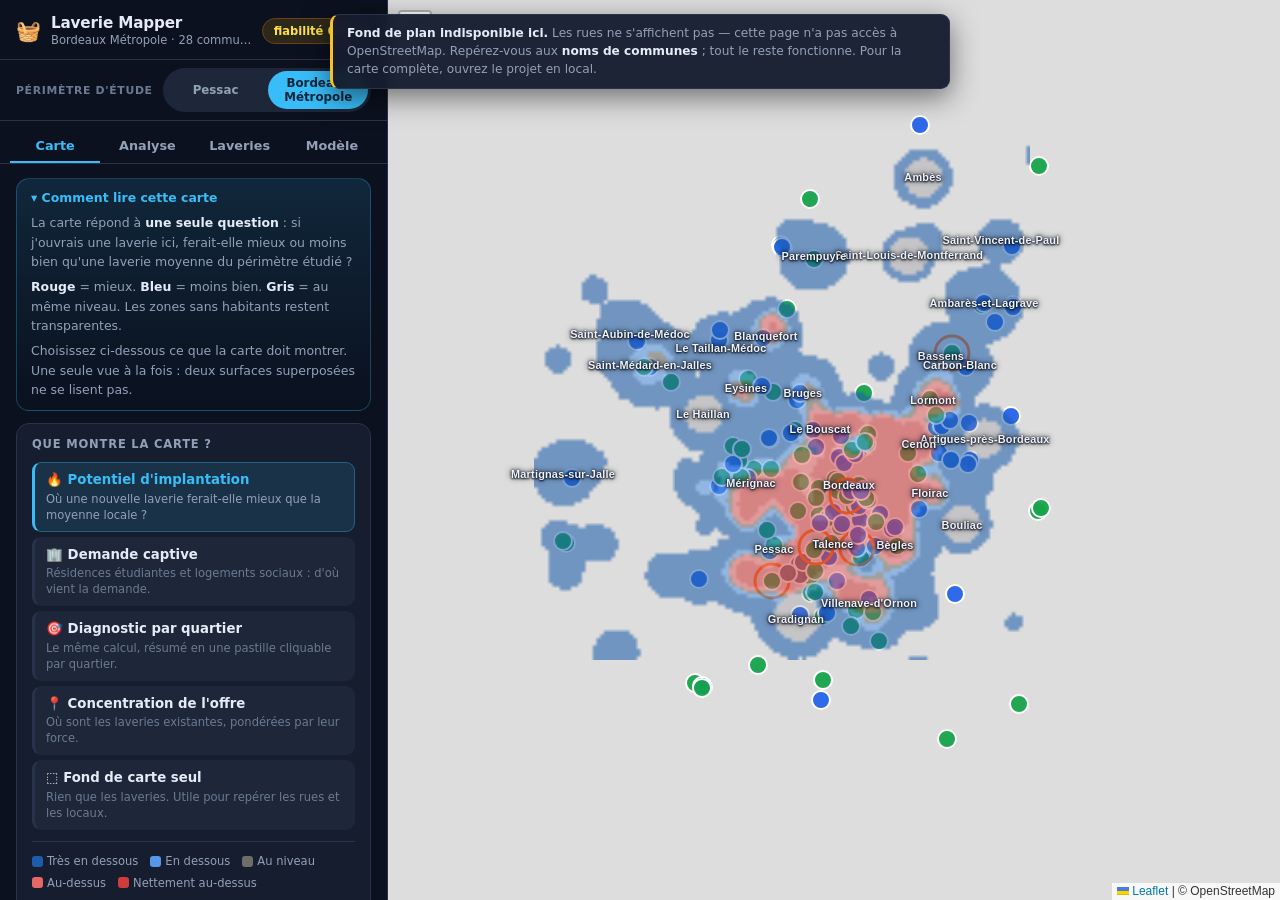
==== commit 58cfb07e: "Explique un fond de plan absent au lieu d'afficher un écran gris Hors ligne, derrière un réseau d'en" ====
--- a/laverie-mapper.html
+++ b/laverie-mapper.html
@@ -1048,6 +1048,18 @@
 .verdict.moyen { background: rgba(234, 179, 8, 0.16); color: #fde047; }
 .verdict.faible { background: rgba(220, 38, 38, 0.16); color: #fca5a5; }
 
+/* ---- Avis d'absence de fond de plan ---- */
+#avis-fond {
+  position: absolute; top: 14px; left: 50%; transform: translateX(-50%);
+  z-index: 1100; max-width: 620px;
+  background: rgba(21, 29, 46, 0.96); border: 1px solid var(--line);
+  border-left: 3px solid #fbbf24; border-radius: var(--r-md);
+  padding: 9px 14px; font-size: 0.76rem; line-height: 1.5; color: var(--muted);
+  box-shadow: 0 8px 28px rgba(0, 0, 0, 0.5); backdrop-filter: blur(6px);
+}
+#avis-fond b { color: var(--text); }
+#avis-fond.hidden { display: none; }
+
 /* ---- Noms de communes sur la carte ---- */
 .etiquette-commune {
   position: absolute; transform: translate(-50%, -50%);
@@ -1074,6 +1086,18 @@
 }
 .check-gen { gap: 7px; }
 .check-gen .badge { margin-left: auto; }
+
+/* ---- Avis d'absence de fond de plan ---- */
+#avis-fond {
+  position: absolute; top: 14px; left: 50%; transform: translateX(-50%);
+  z-index: 1100; max-width: 620px;
+  background: rgba(21, 29, 46, 0.96); border: 1px solid var(--line);
+  border-left: 3px solid #fbbf24; border-radius: var(--r-md);
+  padding: 9px 14px; font-size: 0.76rem; line-height: 1.5; color: var(--muted);
+  box-shadow: 0 8px 28px rgba(0, 0, 0, 0.5); backdrop-filter: blur(6px);
+}
+#avis-fond b { color: var(--text); }
+#avis-fond.hidden { display: none; }
 
 /* ---- Noms de communes sur la carte ---- */
 .etiquette-commune {
@@ -1751,6 +1775,12 @@
     </aside>
 
     <div id="map"></div>
+    <div id="avis-fond" class="hidden">
+      <b>Fond de plan indisponible ici.</b>
+      Les rues ne s'affichent pas — cette page n'a pas accès à OpenStreetMap.
+      Repérez-vous aux <b>noms de communes</b> ; tout le reste fonctionne.
+      Pour la carte complète, ouvrez le projet en local.
+    </div>
     <div id="toast-impact" class="hidden"></div>
     <div id="barre-export" class="hidden">
       <span id="modifs-info"></span>
@@ -1982,10 +2012,21 @@
 function initCarte() {
   const cadre = VUES_CARTE[state.perimetre] || VUES_CARTE.pessac;
   map = L.map('map').setView(cadre.centre, cadre.zoom);
-  L.tileLayer('https://{s}.tile.openstreetmap.org/{z}/{x}/{y}.png', {
+  const tuiles = L.tileLayer('https://{s}.tile.openstreetmap.org/{z}/{x}/{y}.png', {
     maxZoom: 19,
     attribution: '© OpenStreetMap',
   }).addTo(map);
+
+  // Le fond de plan peut être injoignable : hors ligne, réseau d'entreprise, ou
+  // page publiée qui interdit les requêtes externes. Sans explication, on croit
+  // que l'application est cassée alors qu'elle fonctionne — seules les rues
+  // manquent. On le dit, une fois, après quelques échecs.
+  let echecsTuiles = 0;
+  tuiles.on('tileerror', () => {
+    if (++echecsTuiles !== 4) return;
+    const el = document.getElementById('avis-fond');
+    if (el) el.classList.remove('hidden');
+  });
 
   state.layers.marqueurs = L.layerGroup().addTo(map);
   state.layers.couverture = L.layerGroup().addTo(map);
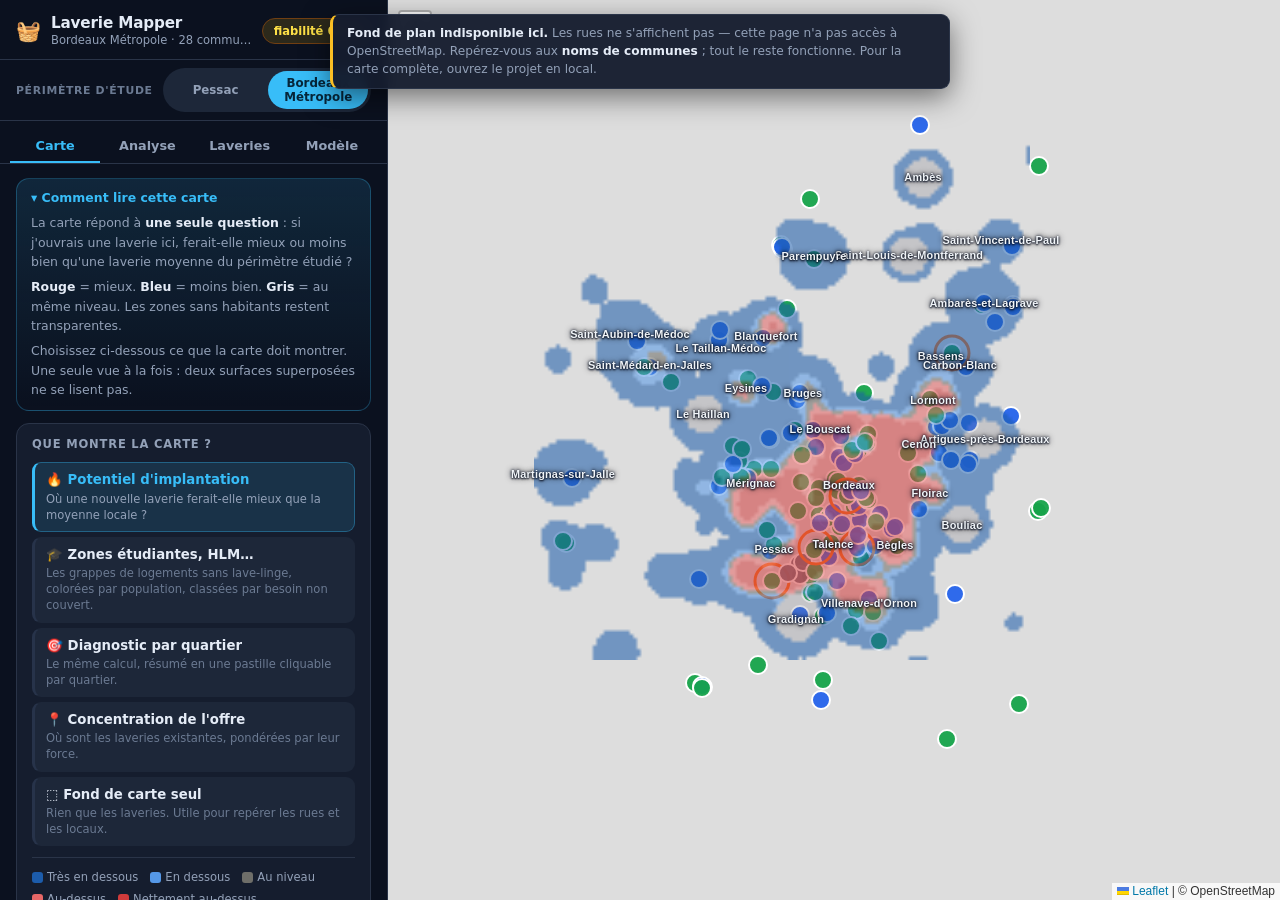
==== commit 91edb260: "Montre les zones étudiantes et HLM, et celles qui n'ont pas de laverie La vue « demande captive » po" ====
--- a/laverie-mapper.html
+++ b/laverie-mapper.html
@@ -1069,24 +1069,6 @@
   text-shadow: 0 0 3px #0b111f, 0 0 6px #0b111f, 0 1px 2px #0b111f;
 }
 
-/* ---- Pins des générateurs de demande ---- */
-.pin-gen {
-  display: flex; align-items: center; justify-content: center;
-  width: 22px; height: 22px; border-radius: 50% 50% 50% 2px;
-  transform: rotate(-45deg);
-  background: var(--pc, #94a3b8); border: 2px solid #fff;
-  box-shadow: 0 2px 5px rgba(0, 0, 0, 0.45);
-  font-size: 0.68rem; line-height: 1;
-}
-.pin-gen > * , .pin-gen { }
-.pin-gen::first-letter { display: inline-block; }
-.pin-inline {
-  width: 15px; height: 15px; border-width: 1px; font-size: 0.55rem;
-  flex-shrink: 0; box-shadow: none;
-}
-.check-gen { gap: 7px; }
-.check-gen .badge { margin-left: auto; }
-
 /* ---- Avis d'absence de fond de plan ---- */
 #avis-fond {
   position: absolute; top: 14px; left: 50%; transform: translateX(-50%);
@@ -1126,6 +1108,36 @@
 .pin-inline > i { font-size: 0.5rem; }
 .check-gen { gap: 7px; }
 .check-gen .badge { margin-left: auto; }
+
+/* ---- Pastilles de zone de besoin ---- */
+/* Ronde et numérotée, là où les bâtiments sont en goutte : à un coup d'œil on
+   sait si on regarde un immeuble ou le rang d'une grappe entière. */
+.pastille-zone {
+  position: relative;
+  display: flex; align-items: center; justify-content: center;
+  width: 30px; height: 30px; border-radius: 50%;
+  background: var(--zc, #64748b); border: 2px solid #fff;
+  box-shadow: 0 3px 9px rgba(0, 0, 0, 0.55);
+  color: #fff; font-size: 0.8rem; font-weight: 800; line-height: 1;
+  font-family: inherit;
+}
+/* Petit trait de rappel vers le centre de la zone, qui se trouve 16 px plus bas. */
+.pastille-zone::after {
+  content: ''; position: absolute; top: 100%; left: 50%;
+  width: 2px; height: 14px; margin-left: -1px;
+  background: var(--zc, #64748b); opacity: 0.85;
+}
+.legende i.rond { border-radius: 50%; }
+
+.popup-sous { margin: -2px 0 7px; font-size: 0.72rem; color: var(--faint); line-height: 1.35; }
+.compo-ligne { display: flex; flex-wrap: wrap; gap: 4px 10px; margin-bottom: 8px; }
+.compo { display: inline-flex; align-items: center; gap: 4px; font-size: 0.72rem; color: var(--muted); }
+.btn-zone {
+  width: 100%; margin-top: 9px; padding: 7px 10px;
+  background: var(--accent); border: none; border-radius: var(--r-md);
+  color: #fff; font-size: 0.76rem; font-weight: 600; font-family: inherit; cursor: pointer;
+}
+.btn-zone:hover { filter: brightness(1.1); }
 
 /* ---- Jauge de fiabilité ---- */
 .jauge {
@@ -1446,8 +1458,9 @@
               <label class="vue">
                 <input type="radio" name="vue" value="demande">
                 <span class="vue-corps">
-                  <b>🏢 Demande captive</b>
-                  <span>Résidences étudiantes et logements sociaux : d'où vient la demande.</span>
+                  <b>🎓 Zones étudiantes, HLM…</b>
+                  <span>Les grappes de logements sans lave-linge, colorées par population,
+                  classées par besoin non couvert.</span>
                 </span>
               </label>
               <label class="vue">
@@ -1542,7 +1555,38 @@
           </section>
 
           <section class="bloc">
-            <h2><span class="etape">2</span> Tester un local précis</h2>
+            <h2><span class="etape">2</span> Zones étudiantes, HLM… où le besoin n'est pas couvert</h2>
+            <p class="note" id="zones-besoin-note"></p>
+            <ol id="zones-besoin" class="classement"></ol>
+            <details class="aide">
+              <summary>Comment le besoin est-il calculé&nbsp;?</summary>
+              <div class="aide-corps">
+                <p><b>Ce qu'on mesure</b> — pour chaque grappe de bâtiments contigus
+                (résidences étudiantes, HLM, hébergements touristiques), on additionne les
+                <b>ménages sans lave-linge</b>, puis on les divise par le nombre de
+                <b>laveries réellement accessibles</b> depuis le centre de la grappe —
+                pondérées par la distance et par leur attractivité, exactement comme dans le
+                reste du modèle.</p>
+                <p><b>Ce que veut dire « 2,4× »</b> — cette grappe compte 2,4 fois plus de
+                ménages captifs par laverie accessible que la grappe médiane du périmètre.
+                La référence est <b>relative</b>, comme partout dans l'app : un seuil absolu
+                supposerait connaître le panier moyen et le taux d'équipement réels, qui ne
+                sont pas mesurés ici.</p>
+                <p><b>Ce que ça ne dit pas</b> — le besoin ne compte <b>que</b> la demande
+                captive de ces bâtiments. La population ordinaire du quartier s'y ajoute.
+                Une grappe très demandeuse peut donc sortir n°1 ici et rester derrière au
+                classement du CA potentiel, qui compte tout le monde.</p>
+                <p><b>La limite à connaître</b> — le nombre de logements de chaque bâtiment
+                est une valeur par défaut selon le type, sauf là où vous l'avez corrigé.
+                C'est la principale source d'erreur : corriger les cinq plus gros bâtiments
+                d'une grappe suffit souvent à en changer le rang. Cliquez un pin sur la
+                carte pour saisir le vrai nombre.</p>
+              </div>
+            </details>
+          </section>
+
+          <section class="bloc">
+            <h2><span class="etape">3</span> Tester un local précis</h2>
             <p class="note">Collez le lien Google Maps du local, ses coordonnées, ou cliquez
             directement sur la carte.</p>
             <div class="rangee-adresse">
@@ -1556,7 +1600,7 @@
           </section>
 
           <section class="bloc">
-            <h2><span class="etape">3</span> Comparer vos candidats <span id="candidats-count" class="badge"></span></h2>
+            <h2><span class="etape">4</span> Comparer vos candidats <span id="candidats-count" class="badge"></span></h2>
             <p class="note" id="candidats-vide">Aucun emplacement gardé pour l'instant. Lancez une
             simulation, puis « Garder cet emplacement » pour les comparer ici.</p>
             <div id="candidats-tableau"></div>
@@ -2044,6 +2088,16 @@
     simuler(e.latlng.lat, e.latlng.lng);
     montrerSimulation();
   });
+
+  // Les pins de bâtiments apparaissent en zoomant : on ne redessine que les
+  // repères, pas la surface de densité, qui coûte 300 000 pixels à repeindre.
+  let zoomPrecedent = map.getZoom();
+  map.on('zoomend', () => {
+    const z = map.getZoom();
+    const franchi = (z < ZOOM_PINS) !== (zoomPrecedent < ZOOM_PINS);
+    zoomPrecedent = z;
+    if (franchi && state.vue === 'demande') { dessinerReperesDemande(); majLegendeZones(); }
+  });
 }
 
 function typesActifs() {
@@ -2099,10 +2153,22 @@
                                  && (voisines || !l.hors_commune));
 }
 
+// Les zones de besoin sont recalculées à chaque rafraîchissement : leur verdict
+// dépend de l'offre, donc des laveries et des hypothèses. La GRILLE de densité,
+// elle, ne dépend que des bâtiments — coûteuse à construire, elle survit et
+// n'est jetée que par invaliderGenerateurs().
+function invaliderGenerateurs() {
+  state._pointsDemande = null;
+  state._indexDemande = null;
+  state._grille = undefined;
+  state._zones = undefined;
+}
+
 function rafraichir() {
   state._coefCal = null;   // le calibrage dépend des hypothèses courantes
   state._indexDemande = null;
   state._indexOffre = null;
+  state._zones = undefined;
   dessinerMarqueurs();
   dessinerLibelles();
   dessinerListe();
@@ -2111,6 +2177,7 @@
   dessinerHeat();
   dessinerHeatPotentiel();
   dessinerDemandeCaptive();
+  dessinerZonesBesoin();
   majSousTitre();
   dessinerFiabilite();
   dessinerMarcheReel();
@@ -4042,6 +4109,20 @@
 const RAYON_DENSITE_M = 320;
 const GRILLE_DENSITE_M = 60;
 
+const FAMILLES = ['residence_etudiante', 'logement_social', 'hebergement_tourisme'];
+
+const LIBELLE_FAMILLE = {
+  residence_etudiante: 'étudiante',
+  logement_social: 'HLM / logement social',
+  hebergement_tourisme: 'touristique',
+};
+
+const RVB_FAMILLE = {
+  residence_etudiante: [237, 161, 0],
+  logement_social: [232, 123, 164],
+  hebergement_tourisme: [27, 175, 122],
+};
+
 // Générateurs retenus pour l'AFFICHAGE (filtres de la légende). Le modèle, lui,
 // continue de tous les compter : un filtre de carte ne change pas la demande.
 function generateursAffiches() {
@@ -4049,9 +4130,69 @@
     g => !g.exclu && state.genTypes[g.type] !== false);
 }
 
+// Échelle SÉQUENTIELLE (intensité croissante) : la densité est une magnitude
+// sans point de bascule. La TEINTE, elle, dit qui habite là — c'est la question
+// « où sont les étudiants, où sont les HLM ».
+const PALIERS_DENSITE = [15, 40, 90, 180, 320];
+
+// En dessous, la maille reste transparente : c'est la limite du secteur habité
+// captif, celle que le trait foncé souligne sur la carte.
+const SEUIL_AFFICHAGE = PALIERS_DENSITE[0];
+
+// ---------- GRILLE DE DENSITÉ CAPTIVE ----------
+//
+// Une grille de 60 m sur l'emprise des bâtiments, avec un compteur PAR FAMILLE
+// en plus du total : c'est ce qui permet de colorer une zone selon qui l'occupe
+// plutôt que de tout noyer dans un orange unique.
+//
+// Dépôt (scatter) et non balayage (gather) : chaque bâtiment n'éclaire qu'un
+// carré de ~1,2 km de côté. Interroger les 290 000 mailles de la métropole pour
+// chacun des 274 bâtiments coûtait 80 millions de distances ; ici, ~120 000.
+function grilleDemande() {
+  if (state._grille !== undefined) return state._grille;
+  const gens = generateursAffiches();
+  if (!gens.length) return (state._grille = null);
+
+  const marge = 0.006;
+  const sud = Math.min(...gens.map(g => g.lat)) - marge;
+  const nord = Math.max(...gens.map(g => g.lat)) + marge;
+  const ouest = Math.min(...gens.map(g => g.lon)) - marge;
+  const est = Math.max(...gens.map(g => g.lon)) + marge;
+
+  const pasLat = GRILLE_DENSITE_M / 111320;
+  const pasLon = GRILLE_DENSITE_M / (111320 * Math.cos(((sud + nord) / 2) * Math.PI / 180));
+  const nY = Math.ceil((nord - sud) / pasLat);
+  const nX = Math.ceil((est - ouest) / pasLon);
+
+  const tot = new Float32Array(nX * nY);
+  const parFamille = {};
+  for (const f of FAMILLES) parFamille[f] = new Float32Array(nX * nY);
+
+  // Au-delà de 1,9 rayon, exp(-(d/R)²) < 0,03 : le seuil de coupure d'origine.
+  const portee = Math.ceil((RAYON_DENSITE_M * 1.9) / GRILLE_DENSITE_M);
+
+  for (const g of gens) {
+    const poids = menagesGenerateur(g).reguliers;
+    if (!(poids > 0)) continue;
+    const cx = Math.round((g.lon - ouest) / pasLon);
+    const cy = Math.round((nord - g.lat) / pasLat);
+    const bac = parFamille[g.type] || null;
+    for (let y = Math.max(0, cy - portee); y <= Math.min(nY - 1, cy + portee); y++) {
+      const lat = nord - y * pasLat;
+      for (let x = Math.max(0, cx - portee); x <= Math.min(nX - 1, cx + portee); x++) {
+        const w = couverture(distanceM(lat, ouest + x * pasLon, g.lat, g.lon), RAYON_DENSITE_M);
+        if (w < 0.03) continue;
+        const i = y * nX + x;
+        tot[i] += poids * w;
+        if (bac) bac[i] += poids * w;
+      }
+    }
+  }
+  state._grille = { sud, nord, ouest, est, nX, nY, pasLat, pasLon, tot, parFamille };
+  return state._grille;
+}
+
 // Densité de ménages sans lave-linge en un point, tous bâtiments confondus.
-// C'est l'agrégation qui compte : cinq immeubles voisins doivent former UNE
-// zone chaude, pas cinq pastilles côte à côte.
 function densiteDemande(lat, lon) {
   let d = 0;
   for (const g of generateursAffiches()) {
@@ -4062,68 +4203,398 @@
   return d;
 }
 
-// Échelle SÉQUENTIELLE (une seule teinte, intensité croissante) : la densité est
-// une magnitude sans point de bascule. L'orange la distingue de la heatmap du
-// potentiel, qui est divergente bleu-rouge.
-const PALIERS_DENSITE = [15, 40, 90, 180, 320];
+// ---------- ZONES DE BESOIN ----------
+//
+// PREMIÈRE TENTATIVE, ABANDONNÉE : étiqueter les composantes connexes de la
+// grille au-dessus d'un seuil. En zone urbaine dense, tout se touche — le test a
+// rendu UNE grappe de 11 000 ménages allant du campus de Talence au centre de
+// Bordeaux. Vraie au sens topologique, inutilisable au sens commercial : aucune
+// laverie ne dessert 6 km de long.
+//
+// CE QU'ON FAIT À LA PLACE : une zone n'est pas une tache contiguë, c'est UNE
+// IMPLANTATION POSSIBLE. On cherche donc, itérativement, le point qui capterait
+// le plus de ménages captifs dans un rayon de chalandise, on lui attribue ces
+// bâtiments, on les retire, et on recommence. Chaque zone est ainsi, par
+// construction, « ce qu'une laverie posée là ramasserait » — l'unité de décision
+// réelle, et deux zones ne peuvent pas se revendiquer le même immeuble.
+const RAYON_ZONE = RAYON_TENSION;      // 800 m, le rayon de référence de l'app
+
+// En dessous, c'est un immeuble isolé, pas un quartier : une pastille numérotée
+// y donnerait à un petit hôtel le même poids qu'à une cité universitaire.
+const MIN_MENAGES_ZONE = 30;
+
+function zonesBesoin() {
+  if (state._zones !== undefined) return state._zones;
+
+  const restants = generateursAffiches()
+    .map(g => ({ g, m: menagesGenerateur(g).reguliers }))
+    .filter(x => x.m > 0);
+  if (!restants.length) return (state._zones = []);
+
+  // Une seule fois pour toutes les zones : zonesEtude() reconstruit la liste des
+  // communes à chaque appel en mode métropole.
+  const secteurs = zonesEtude() || [];
+  const zones = [];
+
+  while (restants.length) {
+    // Le meilleur emplacement est cherché SUR les bâtiments restants : le point
+    // optimal d'un semis de points pondérés est toujours à côté de l'un d'eux, et
+    // cela évite de balayer une grille pour un gain nul.
+    let meilleur = null;
+    for (const centre of restants) {
+      let score = 0;
+      for (const x of restants) {
+        const d = distanceM(centre.g.lat, centre.g.lon, x.g.lat, x.g.lon);
+        if (d > RAYON_ZONE) continue;
+        score += x.m * couverture(d, RAYON_ZONE);
+      }
+      if (!meilleur || score > meilleur.score) meilleur = { centre, score };
+    }
+    if (!meilleur || meilleur.score < MIN_MENAGES_ZONE) break;
+
+    // RECENTRAGE. Le point de départ est un bâtiment ; le centre d'une zone est
+    // le barycentre de ses ménages. Les deux diffèrent, et sélectionner autour de
+    // l'un puis mesurer depuis l'autre laissait des immeubles à 960 m du centre
+    // d'une zone annoncée à 800 m — le test l'a relevé. On itère donc jusqu'à ce
+    // que centre et sélection s'accordent : « tous les bâtiments à moins de
+    // 800 m du centre » devient vrai par construction.
+    let lat = meilleur.centre.g.lat, lon = meilleur.centre.g.lon;
+    let dedans = [];
+    for (let iter = 0; iter < 6; iter++) {
+      dedans = restants.filter(x => distanceM(lat, lon, x.g.lat, x.g.lon) <= RAYON_ZONE);
+      let poids = 0, sLat = 0, sLon = 0;
+      for (const { g, m } of dedans) { poids += m; sLat += g.lat * m; sLon += g.lon * m; }
+      if (!poids) break;
+      const nLat = sLat / poids, nLon = sLon / poids;
+      const bouge = distanceM(lat, lon, nLat, nLon);
+      lat = nLat; lon = nLon;
+      if (bouge < 20) break;      // 20 m : sous la précision d'une adresse
+    }
+    // Dernière sélection avec le centre définitif, pour que l'étendue mesurée
+    // depuis ce centre respecte vraiment le rayon.
+    dedans = restants.filter(x => distanceM(lat, lon, x.g.lat, x.g.lon) <= RAYON_ZONE);
+
+    // Les bâtiments retenus sortent du jeu : sans ce retrait, les vingt
+    // premières zones seraient vingt variantes du même campus, décalées de
+    // cinquante mètres.
+    const pris = new Set(dedans.map(x => x.g.id));
+    const dehors = restants.filter(x => !pris.has(x.g.id));
+    restants.length = 0;
+    restants.push(...dehors);
+
+    let menages = 0;
+    const familles = {};
+    for (const { g, m } of dedans) {
+      menages += m;
+      const f = familles[g.type] || (familles[g.type] = { batiments: 0, logements: 0, menages: 0 });
+      f.batiments++; f.logements += g.logements; f.menages += m;
+    }
+    if (menages < MIN_MENAGES_ZONE) continue;
+    const bats = dedans.map(x => x.g);
+
+    // Offre accessible depuis ce centre, au rayon de référence du diagnostic.
+    // Même fonction que le modèle : la vue ne peut pas raconter autre chose.
+    const { pression, concurrents } = offreAccessible(lat, lon, RAYON_TENSION);
+    let plusProche = null;
+    for (const l of laveriesProches(lat, lon, RAYON_TENSION)) {
+      const d = distanceM(lat, lon, l.lat, l.lon);
+      if (!plusProche || d < plusProche.d) plusProche = { l, d };
+    }
+
+    // Ménages captifs par « laverie moyenne » réellement accessible. Le terme
+    // d'option extérieure au dénominateur est celui du modèle de Huff : sans
+    // lui, une zone sans aucune laverie afficherait un besoin infini.
+    const parLaverie = menages / (pression + ATTRACTIVITE_EXTERIEURE);
+
+    const dominante = Object.keys(familles)
+      .sort((a, b) => familles[b].menages - familles[a].menages)[0];
+
+    // Rayon réellement occupé par les bâtiments : une zone de trois immeubles
+    // collés ne doit pas se présenter comme un secteur de 800 m.
+    const etendue = Math.max(...bats.map(g => distanceM(lat, lon, g.lat, g.lon)));
+
+    zones.push({
+      id: zones.length, batiments: bats, lat, lon, etendue,
+      menages, familles, dominante, pression, concurrents, parLaverie, plusProche,
+      nom: nommerZone(lat, lon, bats, secteurs),
+    });
+  }
+
+  // Référence RELATIVE, comme partout dans l'app : « par rapport à la zone
+  // captive médiane du périmètre ». Un seuil absolu de ménages par laverie
+  // n'existe pas — il dépendrait du panier moyen, du format des laveries et du
+  // taux d'équipement, dont aucun n'est mesuré ici.
+  const med = mediane(zones.map(z => z.parLaverie));
+  for (const z of zones) z.besoin = med ? z.parLaverie / med : 1;
+  zones.sort((a, b) => b.besoin - a.besoin);
+  zones.forEach((z, i) => { z.rang = i + 1; });
+
+  state._zones = zones;
+  return zones;
+}
+
+// Nom lisible : la zone d'étude la plus proche (quartier à Pessac, commune en
+// métropole), qualifiée par le plus gros bâtiment de la grappe. « Zone n°3 »
+// tout court n'aide personne à retrouver l'endroit sur le terrain.
+function nommerZone(lat, lon, bats, secteurs) {
+  let secteur = null;
+  for (const z of secteurs) {
+    const d = distanceM(lat, lon, z.lat, z.lon);
+    if (!secteur || d < secteur.d) secteur = { nom: z.nom, d };
+  }
+  const phare = bats.slice().sort((a, b) => b.logements - a.logements)[0];
+  return { secteur: secteur ? secteur.nom : 'Secteur', phare: phare ? phare.nom : '' };
+}
+
+// Trois verdicts, mêmes couleurs que le diagnostic par quartier : rouge = de la
+// place, vert = déjà servi. Cohérence des couleurs d'une vue à l'autre.
+const VERDICTS_BESOIN = [
+  { min: 1.5, cle: 'fort', libelle: 'Besoin fort', couleur: '#dc2626' },
+  { min: 0.9, cle: 'modere', libelle: 'Besoin modéré', couleur: '#eab308' },
+  { min: -Infinity, cle: 'servi', libelle: 'Déjà desservie', couleur: '#15803d' },
+];
+
+function verdictBesoin(besoin) {
+  return VERDICTS_BESOIN.find(v => besoin >= v.min);
+}
+
+// Nombre de pastilles numérotées. Au-delà, la carte de la métropole devient un
+// champ de chiffres illisible — mais le compte total est annoncé dans la
+// légende : une troncature silencieuse se lirait comme « il n'y a que ça ».
+const MAX_PASTILLES = 20;
 
 function dessinerDemandeCaptive() {
   state.layers.demande.clearLayers();
+  cercleZone(null);
   if (state.layers.demandeSurface) {
     map.removeLayer(state.layers.demandeSurface);
     state.layers.demandeSurface = null;
   }
   if (state.vue !== 'demande') return;
 
-  const gens = generateursAffiches();
-  if (!gens.length) return;
-
-  const marge = 0.006;
-  const sud = Math.min(...gens.map(g => g.lat)) - marge;
-  const nord = Math.max(...gens.map(g => g.lat)) + marge;
-  const ouest = Math.min(...gens.map(g => g.lon)) - marge;
-  const est = Math.max(...gens.map(g => g.lon)) + marge;
-
-  const pasLat = GRILLE_DENSITE_M / 111320;
-  const pasLon = GRILLE_DENSITE_M / (111320 * Math.cos(((sud + nord) / 2) * Math.PI / 180));
-  const nY = Math.ceil((nord - sud) / pasLat);
-  const nX = Math.ceil((est - ouest) / pasLon);
+  const gr = grilleDemande();
+  if (!gr) return;
+  const { sud, nord, ouest, est, nX, nY, tot, parFamille } = gr;
 
   const canvas = document.createElement('canvas');
   canvas.width = nX; canvas.height = nY;
   const ctx = canvas.getContext('2d');
   const img = ctx.createImageData(nX, nY);
+  const px = img.data;
+
+  const dedans = (i) => tot[i] >= SEUIL_AFFICHAGE;
 
   for (let y = 0; y < nY; y++) {
-    const lat = nord - y * pasLat;
     for (let x = 0; x < nX; x++) {
-      const d = densiteDemande(lat, ouest + x * pasLon);
-      const i = (y * nX + x) * 4;
-      if (d < PALIERS_DENSITE[0]) { img.data[i + 3] = 0; continue; }
+      const i = y * nX + x;
+      const d = tot[i];
+      const o = i * 4;
+      if (d < SEUIL_AFFICHAGE) { px[o + 3] = 0; continue; }
+
       let niveau = 0;
       while (niveau < PALIERS_DENSITE.length - 1 && d >= PALIERS_DENSITE[niveau + 1]) niveau++;
       const t = niveau / (PALIERS_DENSITE.length - 1);
-      // Orange qui s'intensifie : clair et transparent en périphérie, saturé au cœur.
-      img.data[i] = 245 - t * 30;
-      img.data[i + 1] = 190 - t * 110;
-      img.data[i + 2] = 90 - t * 60;
-      img.data[i + 3] = 60 + t * 145;
+
+      // Mélange des teintes de famille, pondéré au CARRÉ. Une grappe 70/30 rend
+      // une couleur à 84 % dominante — donc lisible comme « étudiante » — tandis
+      // qu'un vrai 50/50 donne un mélange franc. Une bascule brutale au
+      // gagnant-prend-tout ferait clignoter la carte au moindre pin décoché.
+      let r = 0, v = 0, b = 0, somme = 0;
+      for (const f of FAMILLES) {
+        const w = parFamille[f][i];
+        if (w <= 0) continue;
+        const p = w * w;
+        const c = RVB_FAMILLE[f];
+        r += c[0] * p; v += c[1] * p; b += c[2] * p; somme += p;
+      }
+      if (!somme) { r = 148; v = 163; b = 184; somme = 1; }
+      r /= somme; v /= somme; b /= somme;
+
+      // Bord de grappe : opaque et assombri. C'est le tracé de la zone, celui
+      // qu'on suit du doigt pour dire « le quartier va jusque-là ».
+      const bord = (x === 0 || !dedans(i - 1)) || (x === nX - 1 || !dedans(i + 1))
+                || (y === 0 || !dedans(i - nX)) || (y === nY - 1 || !dedans(i + nX));
+      if (bord) {
+        px[o] = r * 0.6; px[o + 1] = v * 0.6; px[o + 2] = b * 0.6; px[o + 3] = 205;
+        continue;
+      }
+
+      // Vers le clair en périphérie, vers la teinte pure au cœur.
+      const clair = 1 - t;
+      px[o] = r + (255 - r) * clair * 0.55;
+      px[o + 1] = v + (255 - v) * clair * 0.55;
+      px[o + 2] = b + (255 - b) * clair * 0.55;
+      px[o + 3] = 55 + t * 150;
     }
   }
   ctx.putImageData(img, 0, 0);
   state.layers.demandeSurface = L.imageOverlay(canvas.toDataURL(),
-    [[sud, ouest], [nord, est]], { opacity: 0.8, interactive: false, zIndex: 240 }).addTo(map);
+    [[sud, ouest], [nord, est]], { opacity: 0.85, interactive: false, zIndex: 240 }).addTo(map);
+
+  dessinerReperesDemande();
+}
+
+// En dessous de ce zoom, 274 pins recouvrent entièrement les aplats de couleur —
+// on ne voit plus les zones, seulement une nuée de gouttes. À l'échelle
+// métropole on veut d'abord lire les secteurs ; le détail bâtiment par bâtiment
+// vient en zoomant.
+const ZOOM_PINS = 13;
+
+function dessinerReperesDemande() {
+  state.layers.demande.clearLayers();
+  if (state.vue !== 'demande') return;
+
+  // Pastilles de zone : le rang répond à « où faut-il regarder en premier »,
+  // le pin à « quel bâtiment exactement ».
+  for (const z of zonesBesoin().slice(0, MAX_PASTILLES)) {
+    L.marker([z.lat, z.lon], { icon: iconeZone(z), riseOnHover: true, zIndexOffset: 500 })
+      .bindPopup(popupZone(z), { maxWidth: 330 })
+      .bindTooltip(`Zone n°${z.rang} — ${verdictBesoin(z.besoin).libelle}`, { direction: 'top' })
+      .on('popupopen', (e) => ouvrirZone(e.popup, z))
+      .on('popupclose', () => cercleZone(null))
+      .addTo(state.layers.demande);
+  }
+
+  if (map.getZoom() < ZOOM_PINS) return;
 
   // Repères cliquables par-dessus la surface. Une pastille de 4 px se perdait
-  // dans l'orange : on pose de vrais pins, reconnaissables au premier coup d'œil
+  // dans l'aplat : on pose de vrais pins, reconnaissables au premier coup d'œil
   // et distincts par famille.
-  for (const g of gens) {
+  for (const g of generateursAffiches()) {
     const m = menagesGenerateur(g);
     L.marker([g.lat, g.lon], { icon: iconeGenerateur(g), riseOnHover: true })
       .bindPopup(popupGenerateur(g, m), { maxWidth: 300 })
       .bindTooltip(`${SYMBOLE_GENERATEUR[g.type] || '•'} ${g.nom}`, { direction: 'top' })
       .on('popupopen', (e) => brancherEditionGenerateur(e.popup))
       .addTo(state.layers.demande);
+  }
+}
+
+// La pastille flotte AU-DESSUS du point, pas dessus : sur une zone d'un seul
+// bâtiment, elle recouvrait exactement son pin — le pin devenait incliquable, et
+// le test l'a montré avant que ça n'atteigne la carte.
+function iconeZone(z) {
+  const v = verdictBesoin(z.besoin);
+  return L.divIcon({
+    className: '',
+    html: `<span class="pastille-zone" style="--zc:${v.couleur}">${z.rang}</span>`,
+    iconSize: [30, 38], iconAnchor: [15, 46], popupAnchor: [0, -44],
+  });
+}
+
+function compositionZone(z) {
+  return FAMILLES.filter(f => z.familles[f]).map(f => {
+    const d = z.familles[f];
+    return `<span class="compo"><span class="pin-gen pin-inline" style="--pc:${
+      COULEUR_GENERATEUR[f]}"><i>${SYMBOLE_GENERATEUR[f]}</i></span>${
+      d.batiments} bât. · ${fmtInt(d.logements)} log.</span>`;
+  }).join('');
+}
+
+function popupZone(z) {
+  const v = verdictBesoin(z.besoin);
+  const proche = z.plusProche
+    ? `${z.plusProche.l.nom} à ${fmtInt(z.plusProche.d)} m`
+    : 'aucune laverie recensée à portée';
+  const dansRayon = z.concurrents.length;
+  return `<div class="popup">
+      <span class="tag" style="background:${v.couleur}">n°${z.rang} · ${v.libelle}</span>
+      <h3>Zone ${LIBELLE_FAMILLE[z.dominante] || ''} — ${z.nom.secteur}</h3>
+      <p class="popup-sous">autour de ${z.nom.phare}</p>
+      <div class="compo-ligne">${compositionZone(z)}</div>
+      <table>
+        <tr><td>Ménages sans lave-linge</td><td><b>~${fmtInt(z.menages)}</b>
+          dans ${z.batiments.length} bâtiment${z.batiments.length > 1 ? 's' : ''}</td></tr>
+        <tr><td>Le plus éloigné du centre</td><td>${fmtInt(z.etendue)} m</td></tr>
+        <tr><td>Laverie la plus proche</td><td>${proche}</td></tr>
+        <tr><td>Laveries dans les 800 m</td><td>${dansRayon}</td></tr>
+        <tr><td>Ménages captifs par laverie accessible</td><td><b>${fmtInt(z.parLaverie)}</b>
+          — ${z.besoin >= 1 ? `${z.besoin.toFixed(1)}×` : `${(1 / z.besoin).toFixed(1)}× moins que`}
+          la zone médiane</td></tr>
+      </table>
+      <button class="btn-zone" data-zone-simu="${z.id}">📍 Simuler une laverie ici</button>
+      <p class="warn">Le besoin ne compte QUE la demande captive de ces bâtiments, dans un
+      rayon de 800 m. La population ordinaire du quartier s'y ajoute : pour le chiffre
+      d'affaires complet, lancez la simulation.</p>
+    </div>`;
+}
+
+// Le rayon de chalandise de la zone, matérialisé seulement quand on l'ouvre :
+// vingt cercles de 800 m affichés en permanence rendraient la carte illisible,
+// alors que la question « jusqu'où va cette zone ? » ne se pose qu'une à la fois.
+function cercleZone(z) {
+  if (state.layers.zoneCercle) {
+    map.removeLayer(state.layers.zoneCercle);
+    state.layers.zoneCercle = null;
+  }
+  if (!z) return;
+  state.layers.zoneCercle = L.circle([z.lat, z.lon], {
+    radius: RAYON_ZONE, color: verdictBesoin(z.besoin).couleur,
+    weight: 2, dashArray: '6 5', fill: false, interactive: false,
+  }).addTo(map);
+}
+
+function ouvrirZone(popup, z) {
+  cercleZone(z);
+  const el = popup.getElement?.();
+  const btn = el && el.querySelector('button[data-zone-simu]');
+  if (!btn) return;
+  btn.addEventListener('click', () => {
+    map.closePopup();
+    simuler(z.lat, z.lon);
+    montrerSimulation();
+  });
+}
+
+// ---------- CLASSEMENT DES ZONES DE BESOIN (onglet Analyse) ----------
+
+function dessinerZonesBesoin() {
+  const ol = document.getElementById('zones-besoin');
+  if (!ol) return;
+  const zones = zonesBesoin();
+  const note = document.getElementById('zones-besoin-note');
+
+  if (!zones.length) {
+    ol.innerHTML = '';
+    if (note) note.textContent = 'Aucune concentration de logements captifs détectée avec '
+      + 'les familles actuellement cochées dans la légende de la carte.';
+    return;
+  }
+
+  const forts = zones.filter(z => verdictBesoin(z.besoin).cle === 'fort').length;
+  if (note) {
+    note.innerHTML = `<b>${zones.length} zones</b> de logements captifs détectées, dont
+      <b>${forts}</b> en besoin fort. Chacune est une implantation possible à 800 m de rayon,
+      classée par ménages sans lave-linge rapportés aux laveries accessibles. Cliquez une
+      ligne&nbsp;: la carte s'y rend et lance la simulation.`;
+  }
+
+  ol.innerHTML = zones.slice(0, 8).map(z => {
+    const v = verdictBesoin(z.besoin);
+    const compo = FAMILLES.filter(f => z.familles[f])
+      .map(f => `${SYMBOLE_GENERATEUR[f]} ${z.familles[f].batiments}`).join(' ');
+    return `<li data-zone="${z.id}" style="border-left-color:${v.couleur}">
+      <span class="z-nom">${z.nom.secteur} · ${LIBELLE_FAMILLE[z.dominante] || ''}
+        <span class="z-ca">${compo} — ~${fmtInt(z.menages)} ménages sans lave-linge ·
+          ${z.plusProche ? `laverie à ${fmtInt(z.plusProche.d)} m` : 'aucune laverie à portée'}</span></span>
+      <span class="z-ind" style="background:${v.couleur};color:#fff">${z.besoin.toFixed(1)}×</span>
+    </li>`;
+  }).join('') + (zones.length > 8
+    ? `<li class="non-evaluable">${zones.length - 8} autres zones non listées ici — les
+       ${MAX_PASTILLES} premières restent visibles sur la carte, en vue « Zones étudiantes,
+       HLM… ».</li>` : '');
+
+  for (const li of ol.querySelectorAll('li[data-zone]')) {
+    li.addEventListener('click', () => {
+      const z = zonesBesoin().find(x => String(x.id) === li.dataset.zone);
+      if (!z) return;
+      ouvrirOnglet('carte');
+      const radio = document.querySelector('input[name="vue"][value="demande"]');
+      if (radio && !radio.checked) { radio.checked = true; state.vue = 'demande'; rafraichir(); }
+      map.flyTo([z.lat, z.lon], 15, { duration: 0.8 });
+      simuler(z.lat, z.lon);
+      montrerSimulation();
+    });
   }
 }
 
@@ -4139,7 +4610,7 @@
       if (!g) return;
       g.logements = Math.max(0, Number(champ.value) || 0);
       g.logements_source = 'saisi à la main';
-      state._pointsDemande = null; state._indexDemande = null;    // la demande doit être recalculée
+      invaliderGenerateurs();          // la demande et les zones sont à refaire
       state.modifie = true;
       map.closePopup();
       rafraichir();
@@ -4151,7 +4622,7 @@
       const g = state.generateurs.find(x => x.id === btn.dataset.excl);
       if (!g) return;
       g.exclu = true;
-      state._pointsDemande = null; state._indexDemande = null;
+      invaliderGenerateurs();
       state.modifie = true;
       map.closePopup();
       rafraichir();
@@ -4351,6 +4822,9 @@
   state.perimetre = nouveau;
   state._pointsDemande = null;
   state._indexDemande = null;
+  // Les zones changent de nom avec le périmètre (quartier de Pessac ou commune) :
+  // la grille de densité, elle, ne dépend pas de l'échelle d'analyse.
+  state._zones = undefined;
   state._coefCal = null;
   state._caObserve = undefined;
   state._empreinte = null;
@@ -4412,19 +4886,29 @@
         <span class="pin-gen pin-inline" style="--pc:${COULEUR_GENERATEUR[t]}"><i>${
           SYMBOLE_GENERATEUR[t]}</i></span>
         <span>${libelle}</span><span class="badge">${compte(t)}</span></label>`;
+    const pastille = (v) => `<span class="lg"><i class="rond"
+      style="background:${v.couleur}"></i> ${v.libelle}</span>`;
     return `
-      <span class="texte">Un <b>pin par bâtiment</b>, sur un fond orange qui s'intensifie
-      là où ils se regroupent : une grappe d'immeubles forme <b>une seule zone chaude</b>,
-      comme la résidence Compostelle. Cliquez un pin pour corriger son nombre de
-      logements.</span>
+      <span class="texte"><b>La couleur du fond dit QUI habite là</b> — chaque famille a sa
+      teinte, la même que son pin ; un secteur mixte prend une teinte intermédiaire.
+      L'intensité dit combien : pâle en lisière, saturé au cœur. Le <b>trait foncé</b>
+      marque la limite du secteur habité captif.</span>
       ${ligne('residence_etudiante', 'Résidences étudiantes')}
-      ${ligne('logement_social', 'Logements sociaux')}
+      ${ligne('logement_social', 'Logements sociaux (HLM)')}
       ${ligne('hebergement_tourisme', 'Hébergements touristiques')}
       <span class="texte">Décocher masque les pins <b>et</b> le fond correspondant, sans
       rien changer au modèle : la demande de ces bâtiments reste comptée dans le
       potentiel.</span>
+      <span class="texte"><b>Les pastilles numérotées</b> marquent les <b>implantations
+      possibles</b> : chacune est le meilleur point d'un rayon de 800 m, et deux pastilles
+      ne se disputent jamais les mêmes immeubles. Elles sont classées par <b>besoin</b> —
+      ménages sans lave-linge rapportés aux laveries réellement accessibles, comparé à la
+      zone médiane. Cliquez-en une : son rayon s'affiche.</span>
+      ${VERDICTS_BESOIN.map(pastille).join('')}
+      <span class="texte" id="legende-zones"></span>
       <span class="texte" style="color:#fbbf24">⚠ Le nombre de logements est une valeur par
-      défaut, sauf là où vous l'avez corrigé.</span>`;
+      défaut, sauf là où vous l'avez corrigé : c'est aujourd'hui la principale source
+      d'erreur de cette vue.</span>`;
   },
 
   quartiers: () => `
@@ -4447,16 +4931,43 @@
     chalandise restent affichés — pratique pour repérer les rues et les locaux vacants.</span>`,
 };
 
+// Compte des grappes, mis à jour seul : régénérer toute la légende à chaque case
+// cochée ferait perdre le focus du clavier sur la case qu'on vient d'utiliser.
+function majLegendeZones() {
+  const el = document.getElementById('legende-zones');
+  if (!el) return;
+  const zones = zonesBesoin();
+  if (!zones.length) { el.textContent = 'Aucune zone détectée avec ces familles.'; return; }
+  const affichees = Math.min(zones.length, MAX_PASTILLES);
+  el.innerHTML = `<b>${zones.length} zones</b> détectées`
+    + (affichees < zones.length
+      ? ` — seules les <b>${affichees} premières</b> reçoivent une pastille, pour garder
+         la carte lisible. Le classement est dans l'onglet <b>Analyse</b>.`
+      : `, toutes numérotées.`)
+    + ` Les regroupements de moins de ${MIN_MENAGES_ZONE} ménages restent colorés mais ne
+       sont pas classés : c'est un immeuble isolé, pas un quartier.`
+    + (map && map.getZoom() < ZOOM_PINS
+      ? ` <b>Zoomez</b> pour faire apparaître le pin de chaque bâtiment — à cette échelle,
+         ils recouvriraient entièrement les couleurs.`
+      : '');
+}
+
 function majLegendeVue() {
   const el = document.getElementById('legende-vue');
   if (!el) return;
   el.innerHTML = LEGENDES[state.vue] ? LEGENDES[state.vue]() : '';
+  majLegendeZones();
   // Les filtres de la vue « demande » vivent dans la légende : le HTML étant
   // régénéré à chaque rendu, on les rebranche ici.
   for (const c of el.querySelectorAll('[data-gentype]')) {
     c.addEventListener('change', () => {
       state.genTypes[c.dataset.gentype] = c.checked;
+      // Masquer une famille change l'emprise et la teinte de la grille : elle est
+      // à reconstruire, pas seulement à redessiner.
+      invaliderGenerateurs();
       dessinerDemandeCaptive();
+      dessinerZonesBesoin();
+      majLegendeZones();
     });
   }
 }
